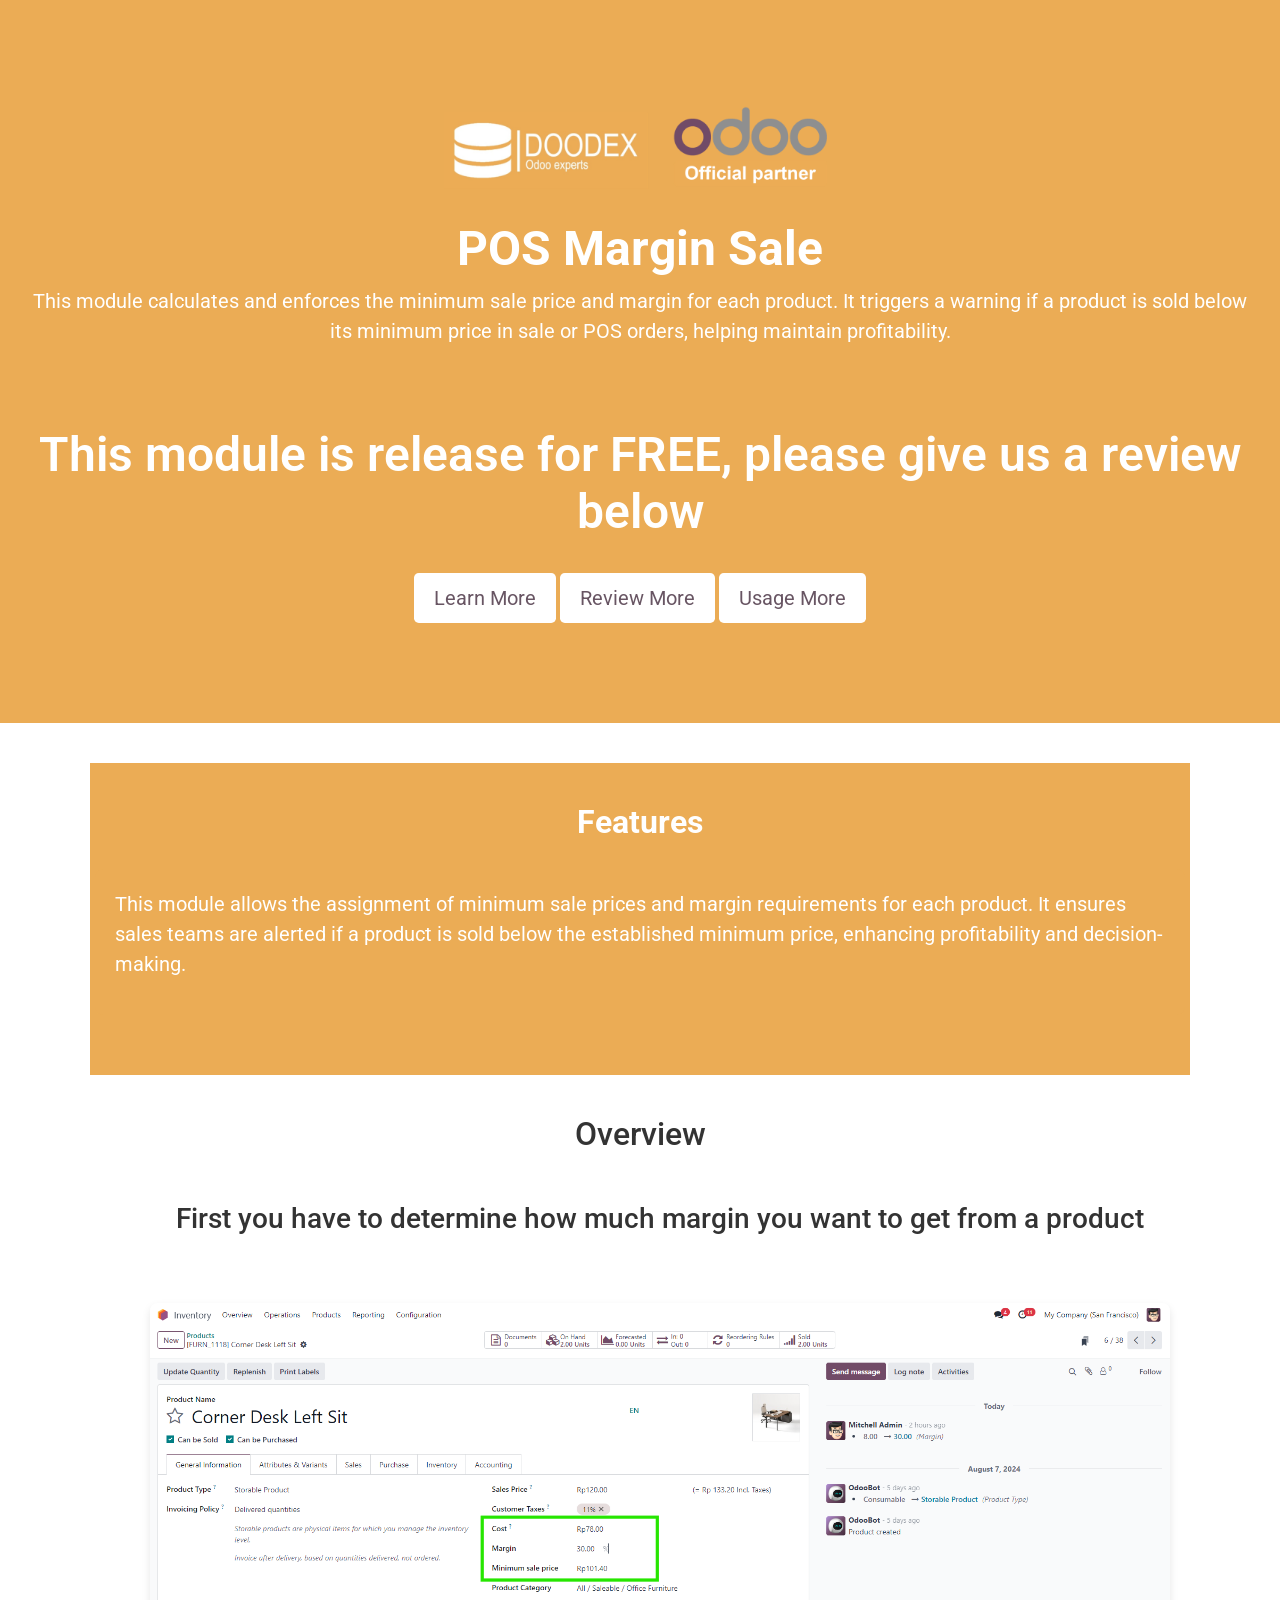
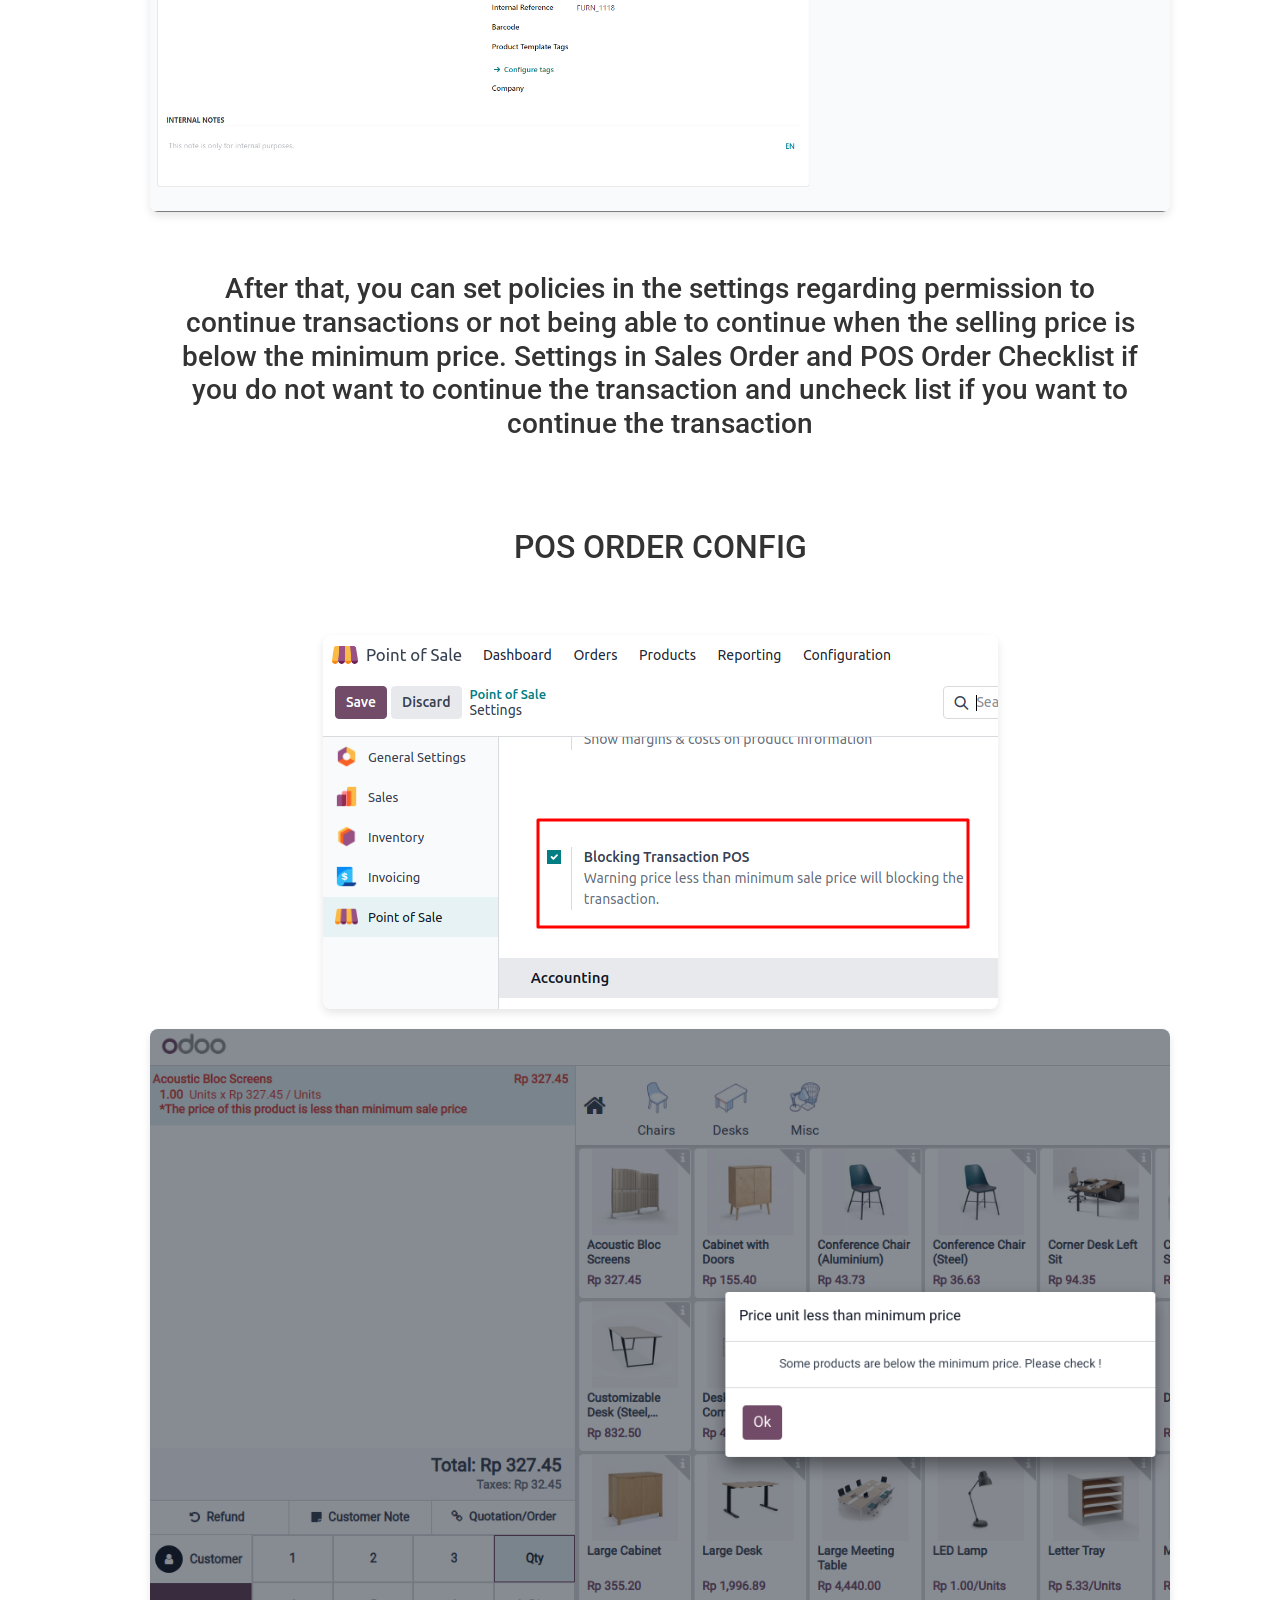
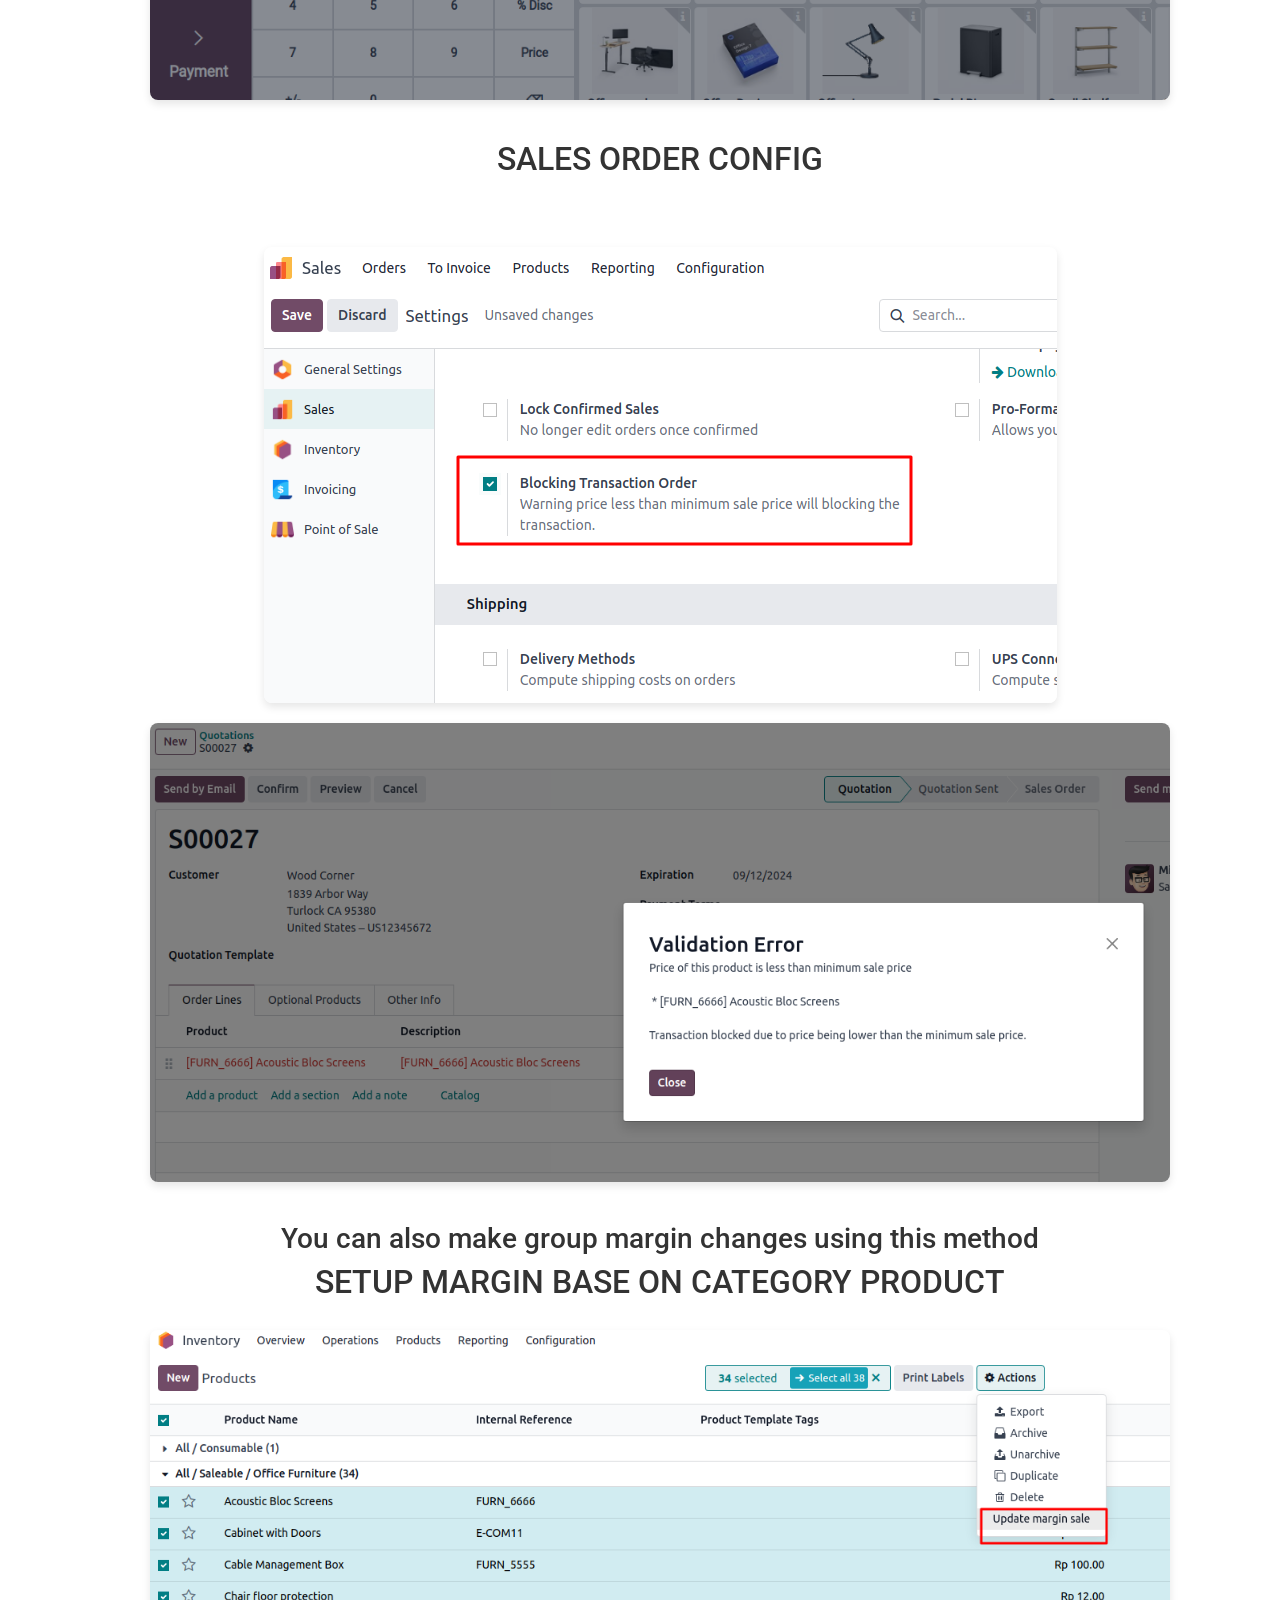
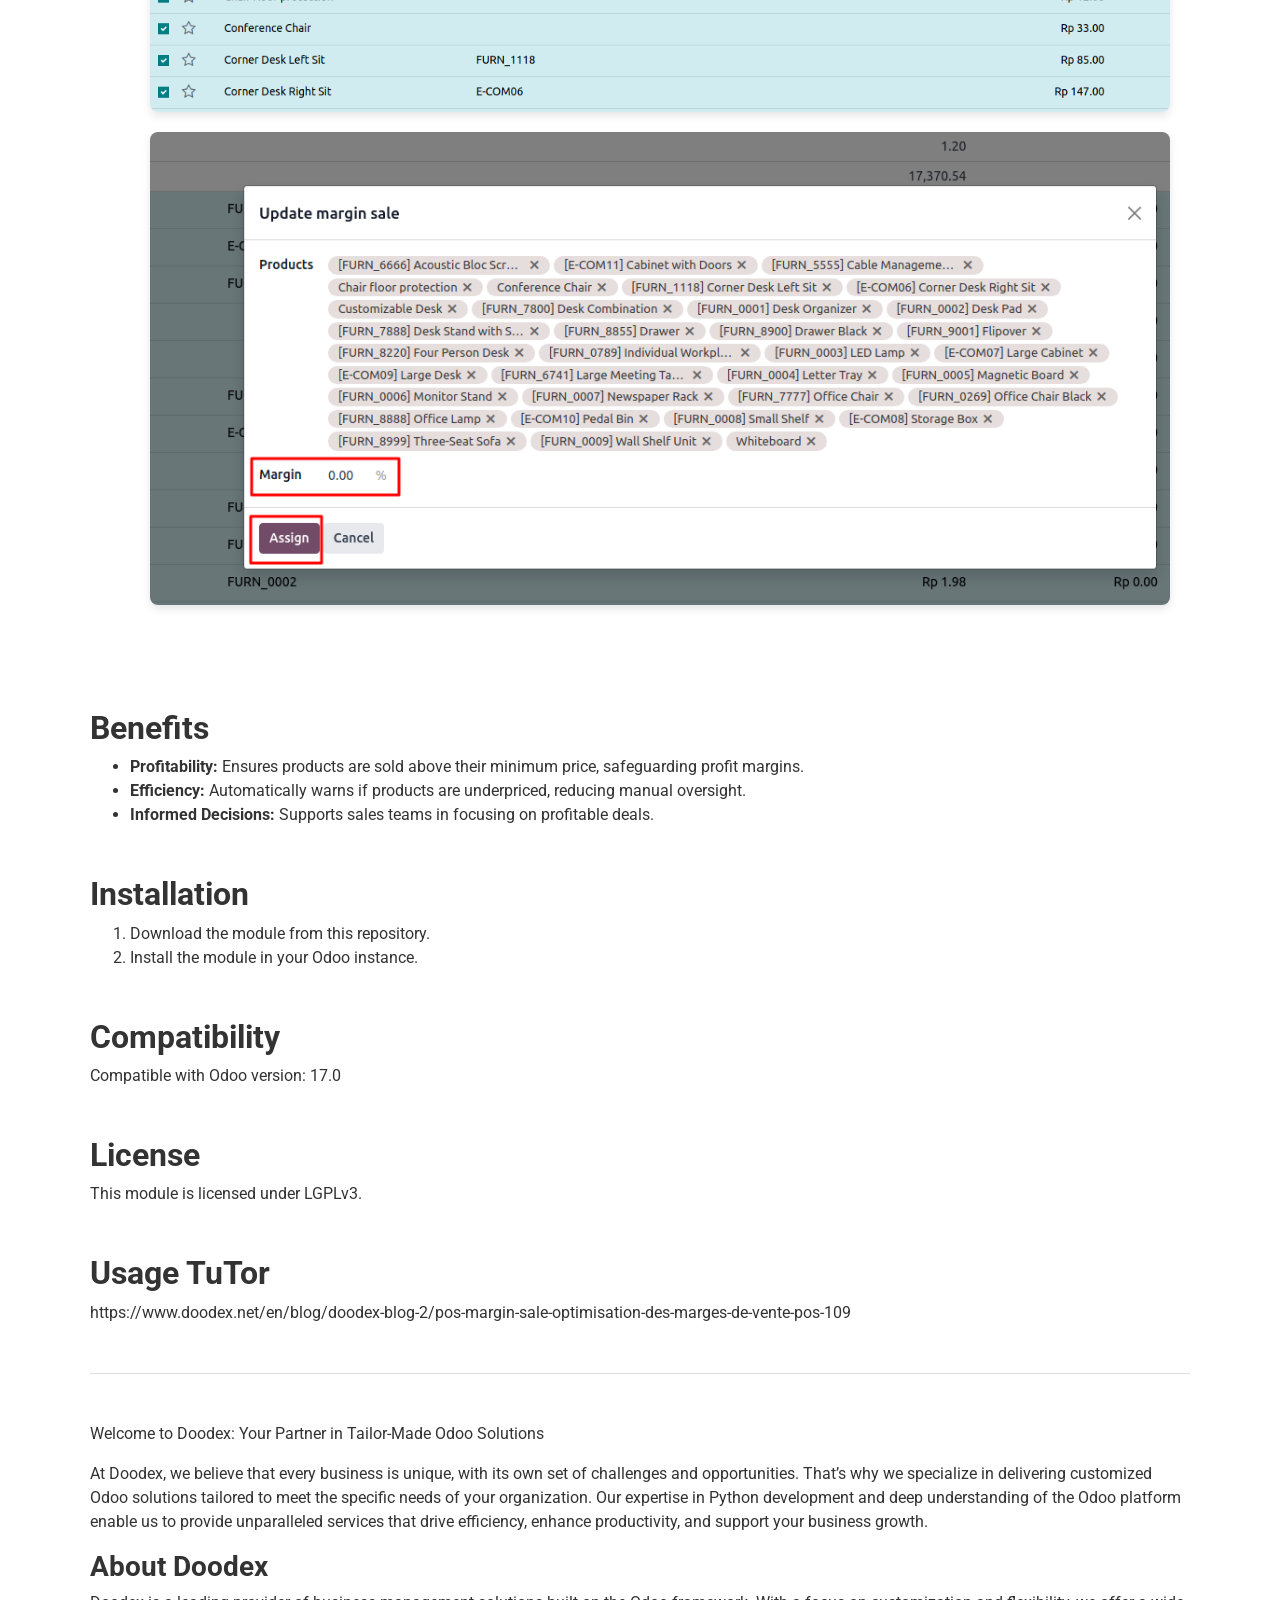
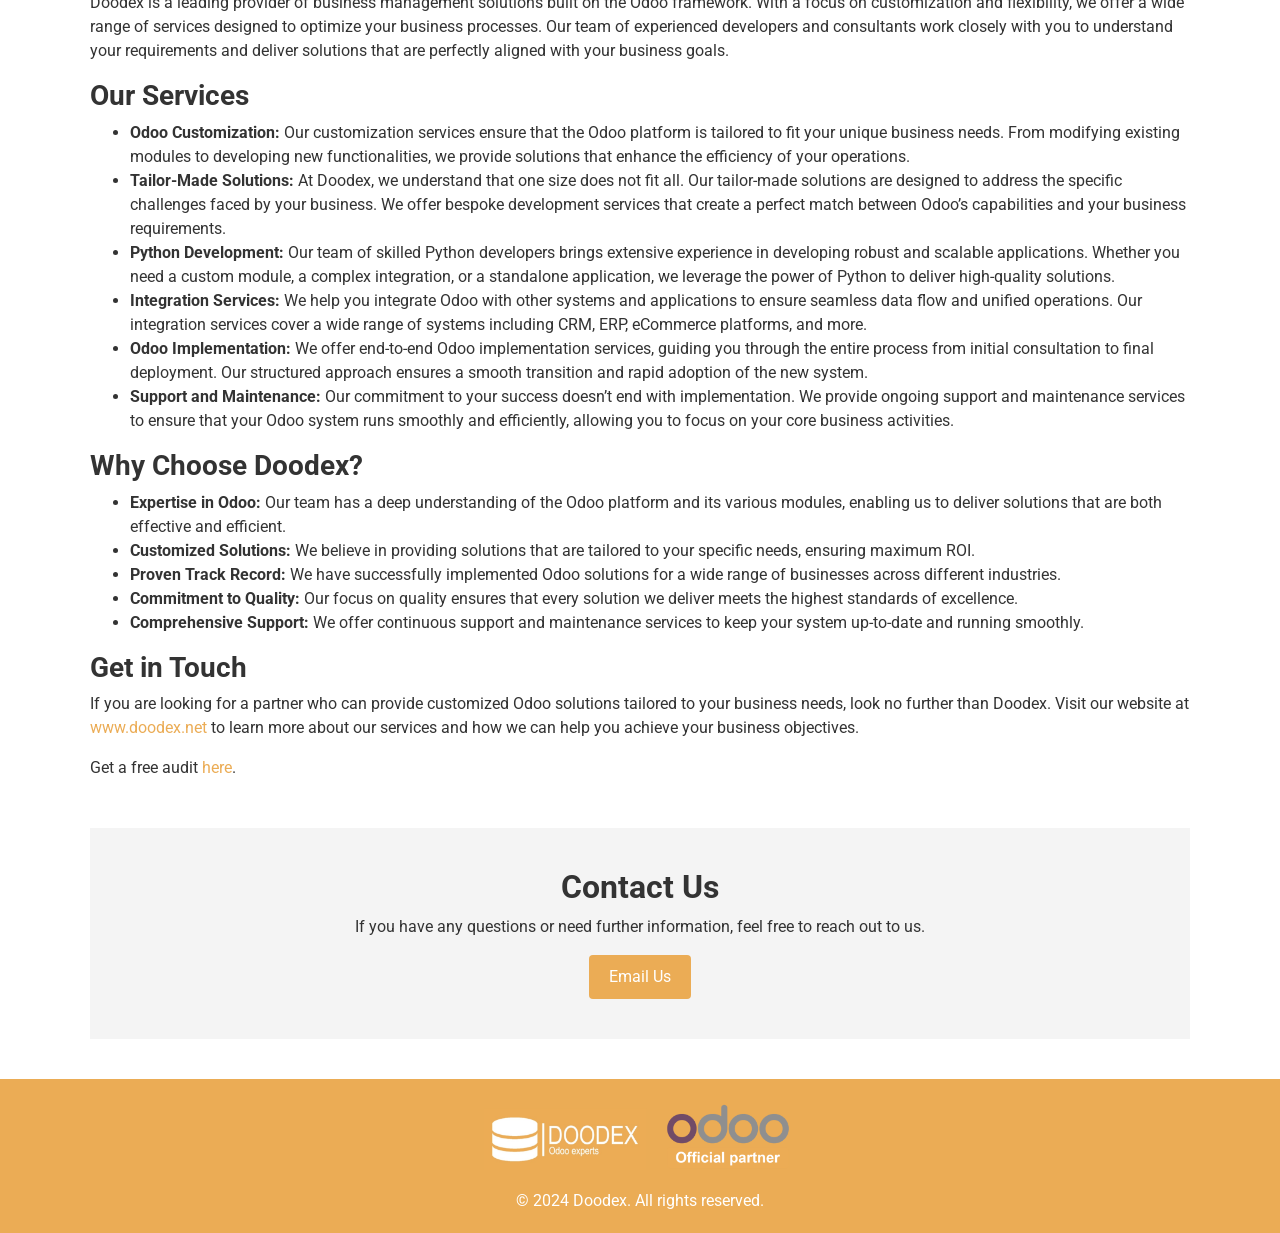
==== pos_margin_threshold/static/description/index.html @ 2baa28bd "Change name" ====
<!DOCTYPE html>
<html lang="en">
<head>
    <meta charset="UTF-8">
    <meta name="viewport" content="width=device-width, initial-scale=1.0">
    <title>POS Margin Sale</title>
    <link href="https://stackpath.bootstrapcdn.com/bootstrap/4.5.2/css/bootstrap.min.css" rel="stylesheet">
    <link href="https://fonts.googleapis.com/css2?family=Roboto:wght@300;400;700&display=swap" rel="stylesheet">
</head>
<body style="font-family: 'Roboto', sans-serif; margin: 0; padding: 0; box-sizing: border-box; background-color: #fff; color: #333;">

<header class="hero" style="background-color: #ebac55; color: #fff; text-align: center; padding: 100px 20px; position: relative;">
    <div class="logos" style="margin-bottom: 20px;">
        <img src="./assets/doodex_odoo.png" alt="Company Logo" style="max-height: 100px;">
    </div>
    <h1 style="font-size: 3rem; color: #ffffff; font-weight: 700;">POS Margin Sale</h1>
    <p style="font-size: 1.25rem; font-weight: 400;">This module calculates and enforces the minimum sale price and margin for each product. It triggers a warning if a product is sold below its minimum price in sale or POS orders, helping maintain profitability.</p>
    <br></br>
    <div></div>
    <p></p>
    <h1 style="font-size: 3rem; color: #ffffff; font-weight: 600;">This module is release for FREE, please give us a review below</h1>
    <a href="#features" class="btn btn-light btn-lg mt-4" style="background-color: #fff; color: #685563; border: none; padding: 10px 20px; text-decoration: none;">Learn More</a>
    <a href="#loempia-comments" class="btn btn-light btn-lg mt-4" style="background-color: #ffffff; color: #685563; border: none; padding: 10px 20px; text-decoration: none;">Review More</a>
    <a href="https://www.doodex.net/en/blog/doodex-blog-2/pos-margin-sale-optimisation-des-marges-de-vente-pos-109" class="btn btn-light btn-lg mt-4" style="background-color: #ffffff; color: #685563; border: none; padding: 10px 20px; text-decoration: none;">Usage More</a>
</header>

<div class="container" style="padding: 40px 20px;">
    <section id="features" class="features-section" style="background-color: #ebac55; color: #fff; padding: 40px 20px;">
        <h2 style="font-weight: 700; text-align: center; color: #ffffff;">Features</h2>
        <div class="row">
            <div style="font-size: 1.25rem; font-weight: 300; background-color: #ebac55; color: #ffffff; border: none; margin: 20px 0; border-radius: 8px; padding: 20px;">
                <p style="font-weight: 400;">
                    This module allows the assignment of minimum sale prices and margin requirements for each product. It ensures sales teams are alerted if a product is sold below the established minimum price, enhancing profitability and decision-making.
                </p>
            </div>
        </div>
    </section>

    <section id="overview" class="image-section" style="text-align: center;padding: 40px 20px;">
        <h2 style="text-align: center;">Overview</h2>
        <ul>
            <h3 style="text-align: center;padding: 40px 20px;">First you have to determine how much margin you want to get from a product</h3>
            <img src="./assets/pos_17_step_1.png" alt="step 1" style="max-width: 100%; height: auto; border-radius: 8px; box-shadow: 0 4px 8px rgba(0, 0, 0, 0.1); margin-top: 20px;margin-bottom: 20px;">
            <h3 style="text-align: center;padding: 40px 20px;">After that, you can set policies in the settings regarding permission to continue transactions or not being able to continue when the selling price is below the minimum price. Settings in Sales Order and POS Order Checklist if you do not want to continue the transaction and uncheck list if you want to continue the transaction</h3>
            <h2 style="text-align: center;padding: 40px 20px;">POS ORDER CONFIG</h2>
            <img src="./assets/pos_17_step_4.png" alt="step 2" style="max-width: 100%; height: auto; border-radius: 8px; box-shadow: 0 4px 8px rgba(0, 0, 0, 0.1); margin-top: 20px;">
            <img src="./assets/pos_17_step_6.png" alt="step 2" style="max-width: 100%; height: auto; border-radius: 8px; box-shadow: 0 4px 8px rgba(0, 0, 0, 0.1); margin-top: 20px;">
            <h2 style="text-align: center;padding: 40px 20px;">SALES ORDER CONFIG</h2>
            <img src="./assets/pos_17_step_5.png" alt="step 3" style="max-width: 100%; height: auto; border-radius: 8px; box-shadow: 0 4px 8px rgba(0, 0, 0, 0.1); margin-top: 20px;">
            <img src="./assets/pos_17_step_7.png" alt="step 3" style="max-width: 100%; height: auto; border-radius: 8px; box-shadow: 0 4px 8px rgba(0, 0, 0, 0.1); margin-top: 20px;">
            
            <h3 style="text-align: center;padding-top: 40px;">You can also make group margin changes using this method</h3>
            <h2 style="text-align: center;padding-buttom: 20px;">SETUP MARGIN BASE ON CATEGORY PRODUCT</h2>
            <img src="./assets/pos_17_step_8.png" alt="step 3" style="max-width: 100%; height: auto; border-radius: 8px; box-shadow: 0 4px 8px rgba(0, 0, 0, 0.1); margin-top: 20px;">
            <img src="./assets/pos_17_step_9.png" alt="step 3" style="max-width: 100%; height: auto; border-radius: 8px; box-shadow: 0 4px 8px rgba(0, 0, 0, 0.1); margin-top: 20px;">
        </ul>
    </section>
    <section id="benefits" class="my-5">
        <h2 style="font-weight: 700;">Benefits</h2>
        <ul>
            <li><strong>Profitability:</strong> Ensures products are sold above their minimum price, safeguarding profit margins.</li>
            <li><strong>Efficiency:</strong> Automatically warns if products are underpriced, reducing manual oversight.</li>
            <li><strong>Informed Decisions:</strong> Supports sales teams in focusing on profitable deals.</li>
        </ul>
    </section>

    <section id="installation" class="my-5">
        <h2 style="font-weight: 700;">Installation</h2>
        <ol>
            <li>Download the module from this repository.</li>
            <li>Install the module in your Odoo instance.</li>
        </ol>
    </section>

    <section id="compatibility" class="my-5">
        <h2 style="font-weight: 700;">Compatibility</h2>
        <p>Compatible with Odoo version: 17.0</p>
    </section>

    <section id="license" class="my-5">
        <h2 style="font-weight: 700;">License</h2>
        <p>This module is licensed under LGPLv3.</p>
    </section>

    <section id="usage" class="my-5">
        <h2 style="font-weight: 700;">Usage TuTor</h2>
        <p>https://www.doodex.net/en/blog/doodex-blog-2/pos-margin-sale-optimisation-des-marges-de-vente-pos-109</p>
    </section>

    <div class="separator" style="border-top: 1px solid #ddd; margin: 40px 0;"></div>

    <section id="about" class="my-5">
        <h2 style="font-weight: 700;"></h2>
        <p>Welcome to Doodex: Your Partner in Tailor-Made Odoo Solutions</p>
        <p>At Doodex, we believe that every business is unique, with its own set of challenges and opportunities. That’s why we specialize in delivering customized Odoo solutions tailored to meet the specific needs of your organization. Our expertise in Python development and deep understanding of the Odoo platform enable us to provide unparalleled services that drive efficiency, enhance productivity, and support your business growth.</p>
        <h3 style="font-weight: 700;">About Doodex</h3>
        <p>Doodex is a leading provider of business management solutions built on the Odoo framework. With a focus on customization and flexibility, we offer a wide range of services designed to optimize your business processes. Our team of experienced developers and consultants work closely with you to understand your requirements and deliver solutions that are perfectly aligned with your business goals.</p>
        <h3 style="font-weight: 700;">Our Services</h3>
        <ul>
            <li><strong>Odoo Customization:</strong> Our customization services ensure that the Odoo platform is tailored to fit your unique business needs. From modifying existing modules to developing new functionalities, we provide solutions that enhance the efficiency of your operations.</li>
            <li><strong>Tailor-Made Solutions:</strong> At Doodex, we understand that one size does not fit all. Our tailor-made solutions are designed to address the specific challenges faced by your business. We offer bespoke development services that create a perfect match between Odoo’s capabilities and your business requirements.</li>
            <li><strong>Python Development:</strong> Our team of skilled Python developers brings extensive experience in developing robust and scalable applications. Whether you need a custom module, a complex integration, or a standalone application, we leverage the power of Python to deliver high-quality solutions.</li>
            <li><strong>Integration Services:</strong> We help you integrate Odoo with other systems and applications to ensure seamless data flow and unified operations. Our integration services cover a wide range of systems including CRM, ERP, eCommerce platforms, and more.</li>
            <li><strong>Odoo Implementation:</strong> We offer end-to-end Odoo implementation services, guiding you through the entire process from initial consultation to final deployment. Our structured approach ensures a smooth transition and rapid adoption of the new system.</li>
            <li><strong>Support and Maintenance:</strong> Our commitment to your success doesn’t end with implementation. We provide ongoing support and maintenance services to ensure that your Odoo system runs smoothly and efficiently, allowing you to focus on your core business activities.</li>
        </ul>
        <h3 style="font-weight: 700;">Why Choose Doodex?</h3>
        <ul>
            <li><strong>Expertise in Odoo:</strong> Our team has a deep understanding of the Odoo platform and its various modules, enabling us to deliver solutions that are both effective and efficient.</li>
            <li><strong>Customized Solutions:</strong> We believe in providing solutions that are tailored to your specific needs, ensuring maximum ROI.</li>
            <li><strong>Proven Track Record:</strong> We have successfully implemented Odoo solutions for a wide range of businesses across different industries.</li>
            <li><strong>Commitment to Quality:</strong> Our focus on quality ensures that every solution we deliver meets the highest standards of excellence.</li>
            <li><strong>Comprehensive Support:</strong> We offer continuous support and maintenance services to keep your system up-to-date and running smoothly.</li>
        </ul>
        <h3 style="font-weight: 700;">Get in Touch</h3>
        <p>If you are looking for a partner who can provide customized Odoo solutions tailored to your business needs, look no further than Doodex. Visit our website at <a href="https://www.doodex.net/" style="color: #ebac55;">www.doodex.net</a> to learn more about our services and how we can help you achieve your business objectives.</p>
        <p>Get a free audit <a href="https://www.doodex.net/en/audit-gratuit" style="color: #ebac55;">here</a>.</p>
    </section>

    <section id="contact" class="contact-section" style="background-color: #f4f4f4; padding: 40px 20px; text-align: center;">
        <h2 style="font-weight: 700;">Contact Us</h2>
        <p>If you have any questions or need further information, feel free to reach out to us.</p>
        <a href="mailto:nisrinamirandaa@doodex.net" class="btn btn-primary" style="background-color: #ebac55; color: #fff; border: none; padding: 10px 20px; text-decoration: none;">Email Us</a>
    </section>
</div>

<footer style="background-color: #ebac55; color: #fff; text-align: center; padding: 20px;">
    <div class="logos" style="margin-bottom: 10px;">
        <img src="./assets/doodex_odoo.png" alt="Company Logo" style="max-height: 80px;">
    </div>
    <p style="margin: 0;">&copy; 2024 Doodex. All rights reserved.</p>
</footer>

<script src="https://code.jquery.com/jquery-3.5.1.slim.min.js"></script>
<script src="https://cdn.jsdelivr.net/npm/@popperjs/core@2.5.4/dist/umd/popper.min.js"></script>
<script src="https://stackpath.bootstrapcdn.com/bootstrap/4.5.2/js/bootstrap.min.js"></script>

</body>
</html>
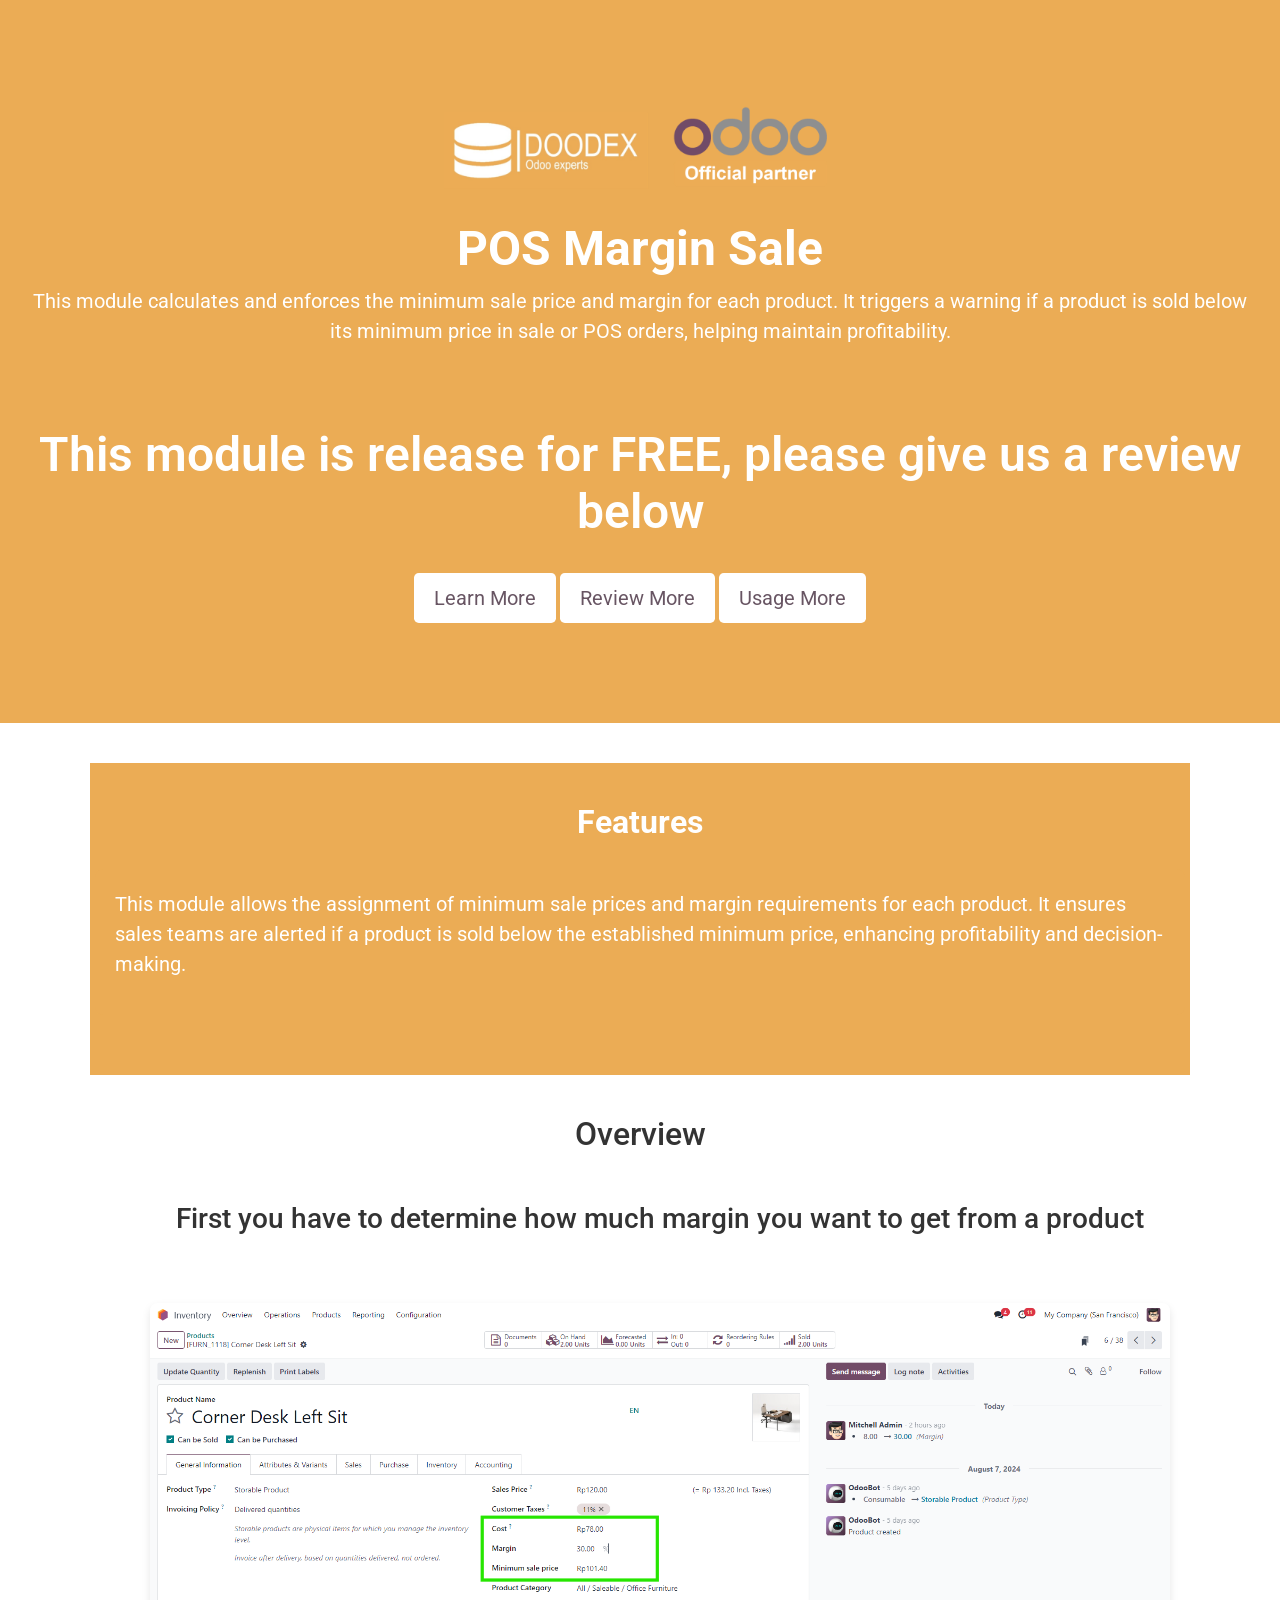
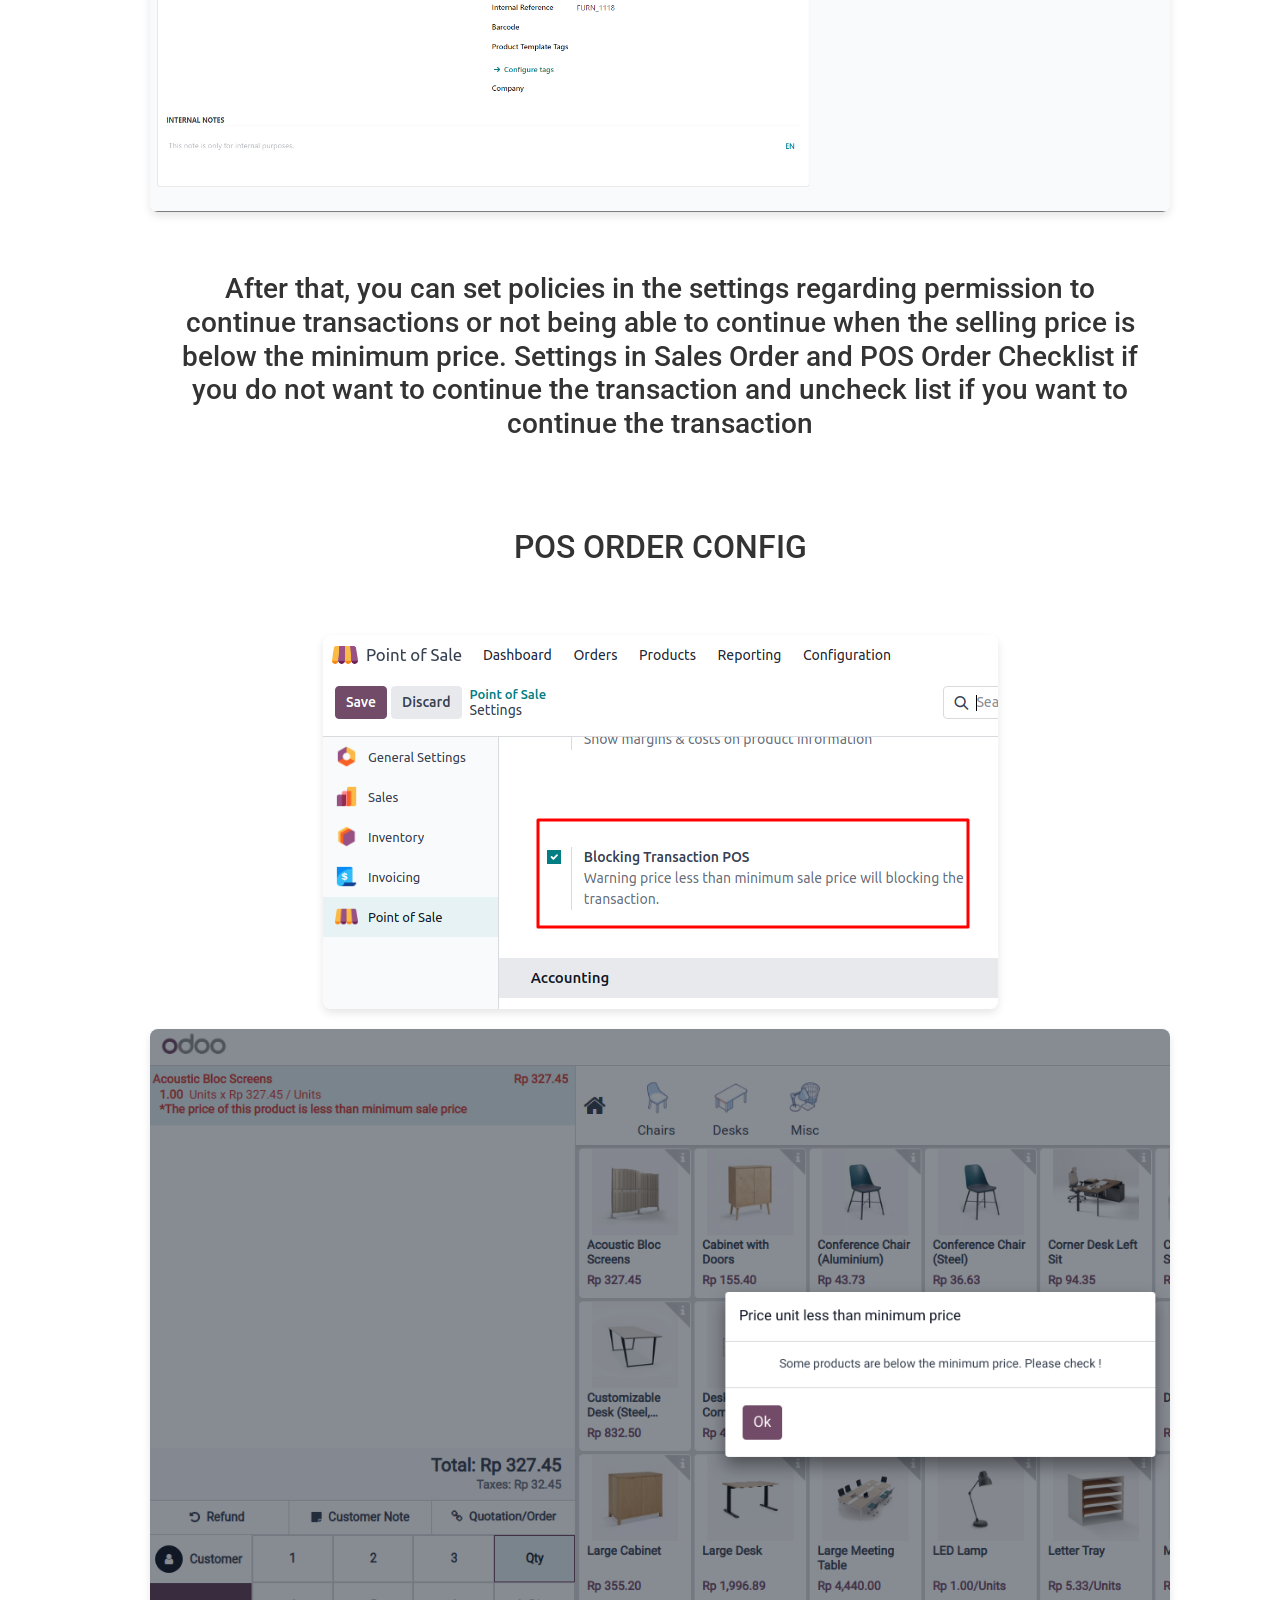
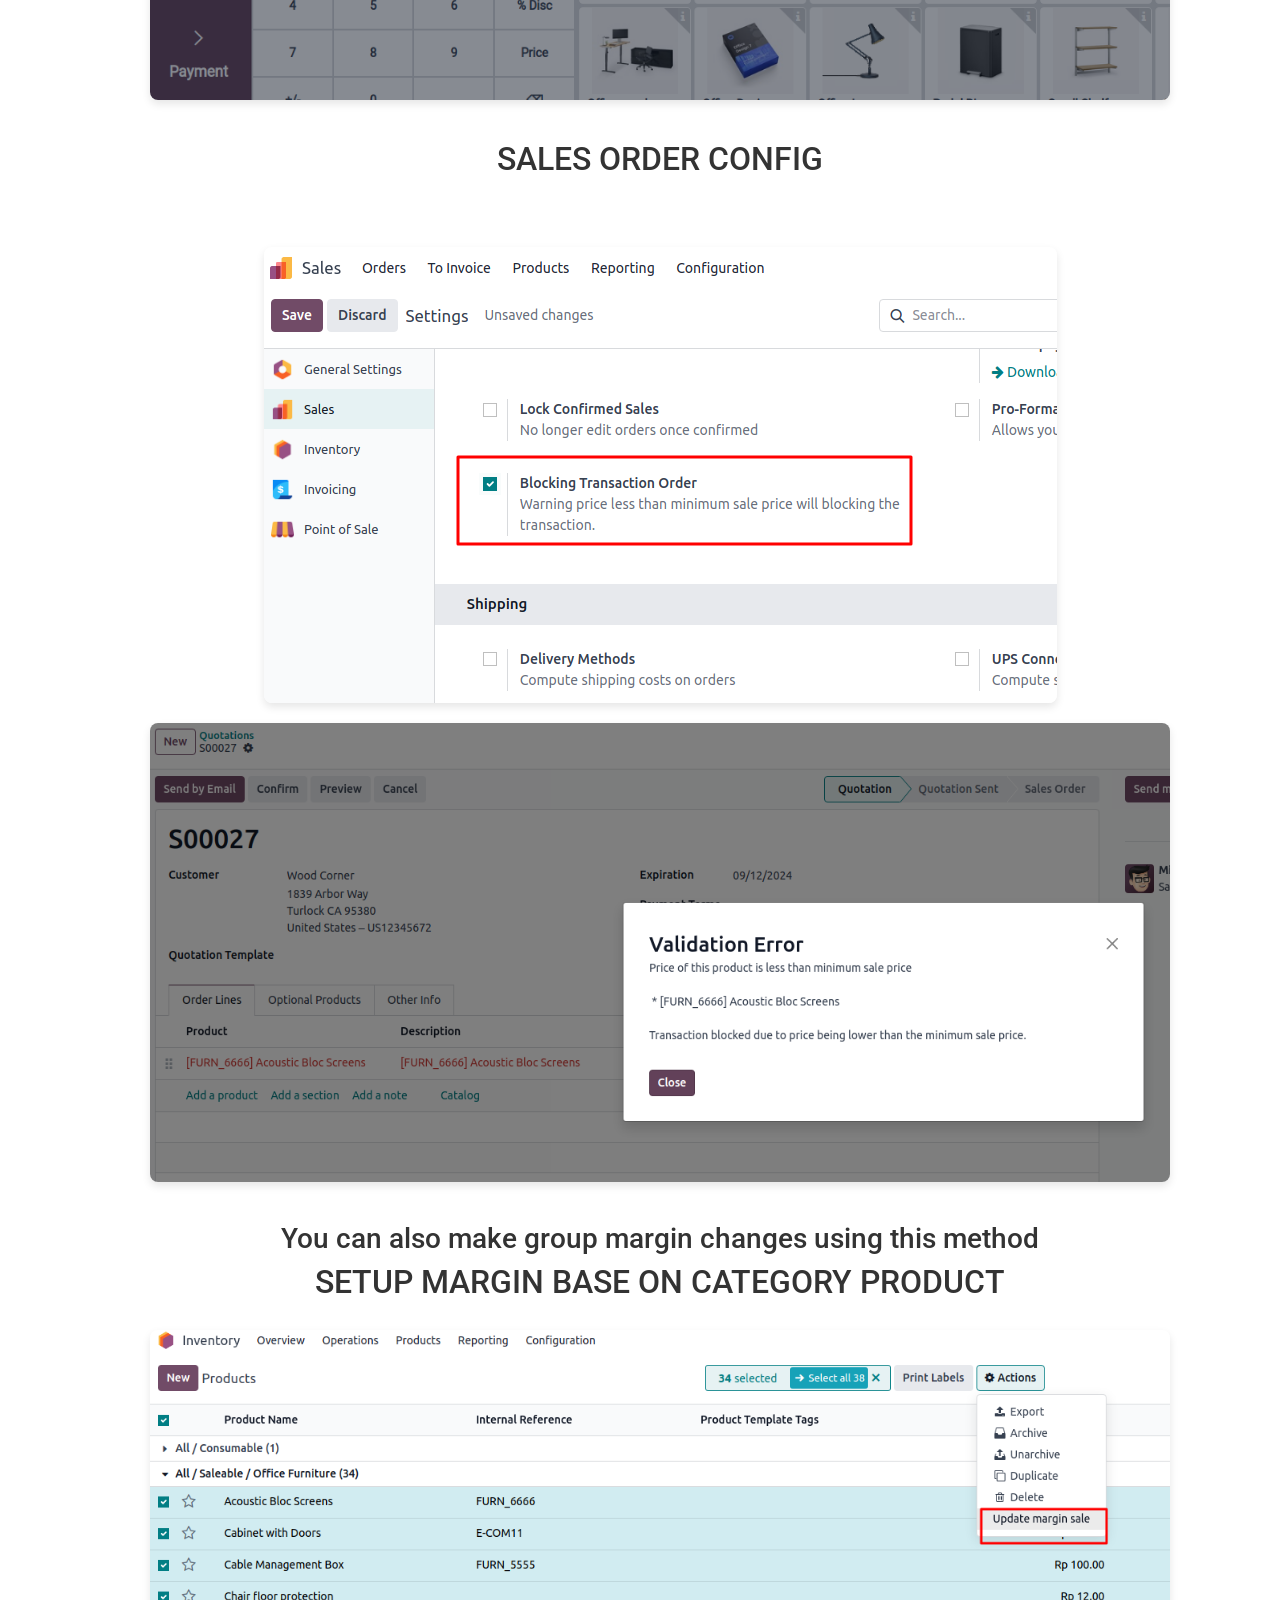
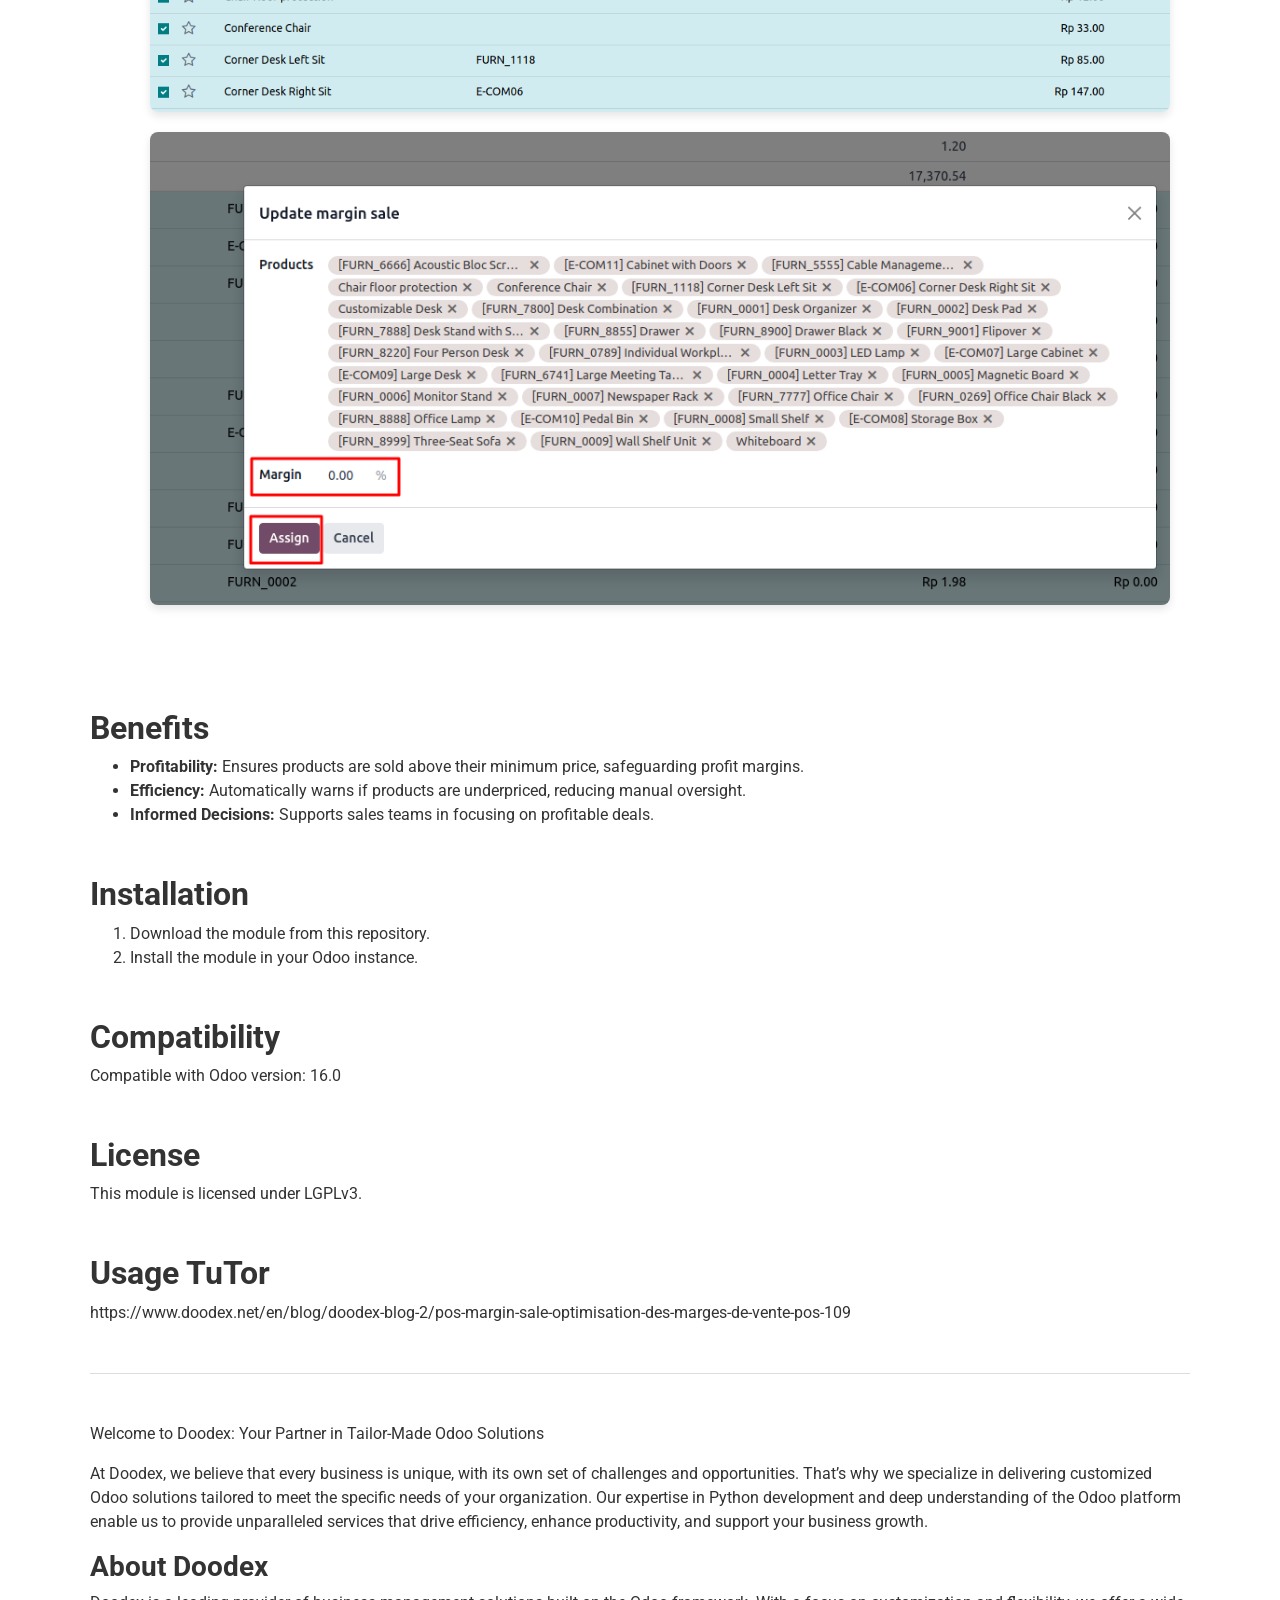
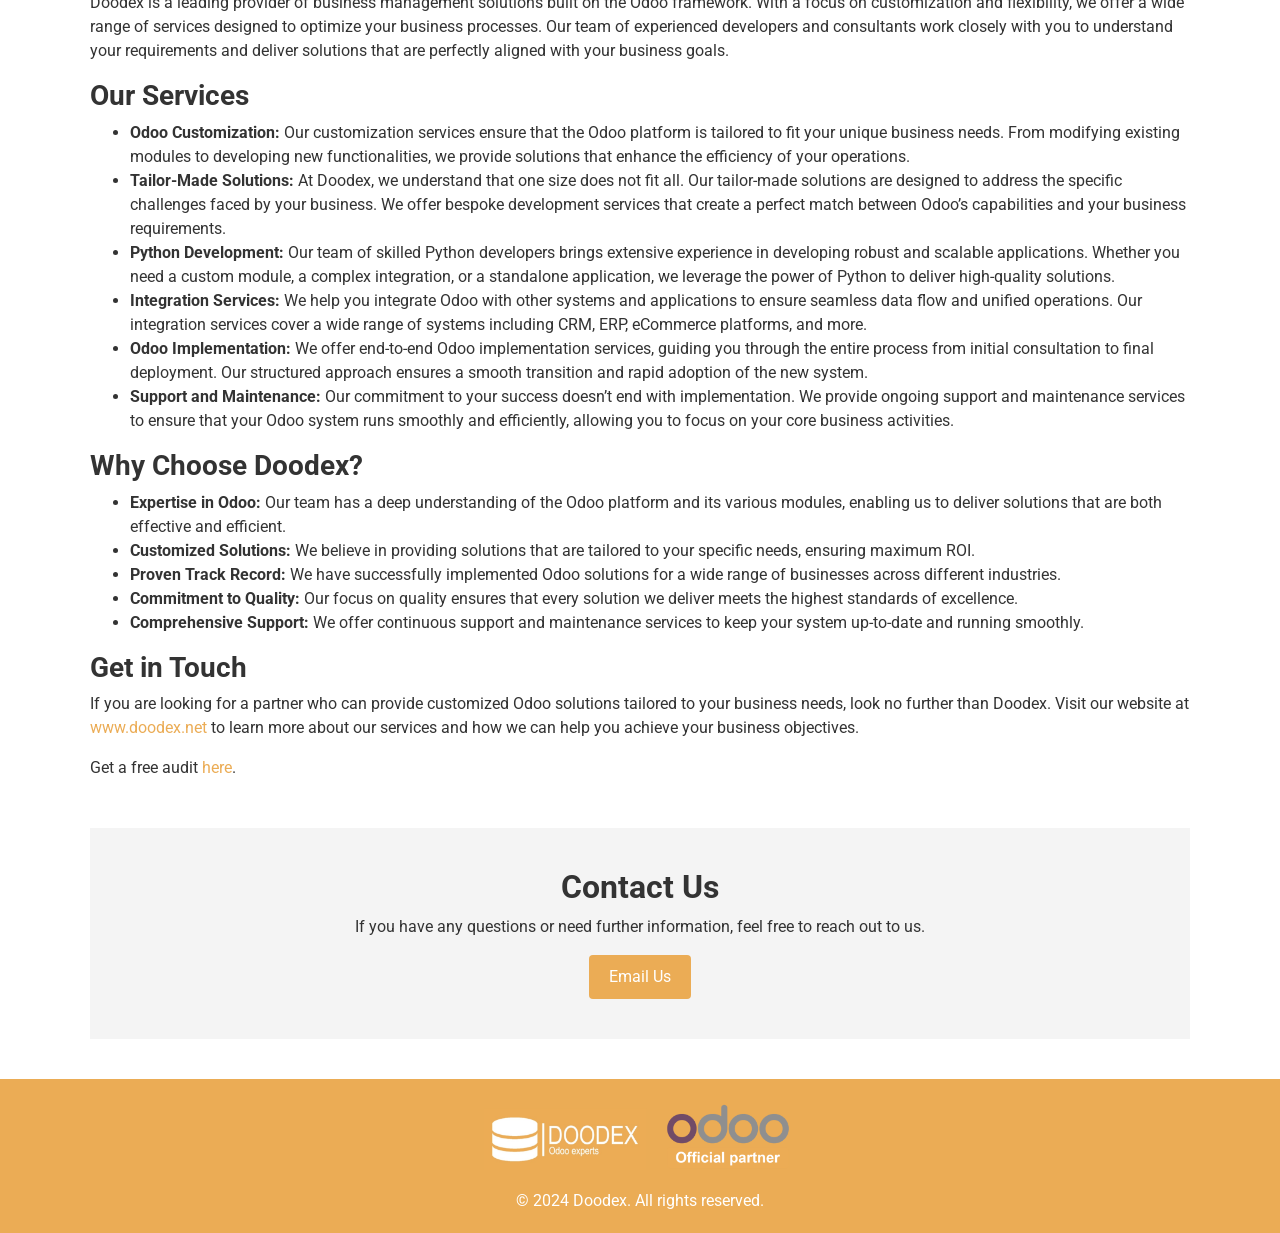
==== commit 588d48ca: "rename folder" ====
--- a/pos_margin_threshold/static/description/index.html
+++ b/pos_margin_threshold/static/description/index.html
@@ -9,20 +9,20 @@
 </head>
 <body style="font-family: 'Roboto', sans-serif; margin: 0; padding: 0; box-sizing: border-box; background-color: #fff; color: #333;">
 
-<header class="hero" style="background-color: #ebac55; color: #fff; text-align: center; padding: 100px 20px; position: relative;">
-    <div class="logos" style="margin-bottom: 20px;">
-        <img src="./assets/doodex_odoo.png" alt="Company Logo" style="max-height: 100px;">
-    </div>
-    <h1 style="font-size: 3rem; color: #ffffff; font-weight: 700;">POS Margin Sale</h1>
-    <p style="font-size: 1.25rem; font-weight: 400;">This module calculates and enforces the minimum sale price and margin for each product. It triggers a warning if a product is sold below its minimum price in sale or POS orders, helping maintain profitability.</p>
-    <br></br>
-    <div></div>
-    <p></p>
-    <h1 style="font-size: 3rem; color: #ffffff; font-weight: 600;">This module is release for FREE, please give us a review below</h1>
-    <a href="#features" class="btn btn-light btn-lg mt-4" style="background-color: #fff; color: #685563; border: none; padding: 10px 20px; text-decoration: none;">Learn More</a>
-    <a href="#loempia-comments" class="btn btn-light btn-lg mt-4" style="background-color: #ffffff; color: #685563; border: none; padding: 10px 20px; text-decoration: none;">Review More</a>
-    <a href="https://www.doodex.net/en/blog/doodex-blog-2/pos-margin-sale-optimisation-des-marges-de-vente-pos-109" class="btn btn-light btn-lg mt-4" style="background-color: #ffffff; color: #685563; border: none; padding: 10px 20px; text-decoration: none;">Usage More</a>
-</header>
+    <header class="hero" style="background-color: #ebac55; color: #fff; text-align: center; padding: 100px 20px; position: relative;">
+        <div class="logos" style="margin-bottom: 20px;">
+            <img src="./assets/doodex_odoo.png" alt="Company Logo" style="max-height: 100px;">
+        </div>
+        <h1 style="font-size: 3rem; color: #ffffff; font-weight: 700;">POS Margin Sale</h1>
+        <p style="font-size: 1.25rem; font-weight: 400;">This module calculates and enforces the minimum sale price and margin for each product. It triggers a warning if a product is sold below its minimum price in sale or POS orders, helping maintain profitability.</p>
+        <br></br>
+        <div></div>
+        <p></p>
+        <h1 style="font-size: 3rem; color: #ffffff; font-weight: 600;">This module is release for FREE, please give us a review below</h1>
+        <a href="#features" class="btn btn-light btn-lg mt-4" style="background-color: #fff; color: #685563; border: none; padding: 10px 20px; text-decoration: none;">Learn More</a>
+        <a href="#loempia-comments" class="btn btn-light btn-lg mt-4" style="background-color: #ffffff; color: #685563; border: none; padding: 10px 20px; text-decoration: none;">Review More</a>
+        <a href="https://www.doodex.net/en/blog/doodex-blog-2/pos-margin-sale-optimisation-des-marges-de-vente-pos-109" class="btn btn-light btn-lg mt-4" style="background-color: #ffffff; color: #685563; border: none; padding: 10px 20px; text-decoration: none;">Usage More</a>
+    </header>
 
 <div class="container" style="padding: 40px 20px;">
     <section id="features" class="features-section" style="background-color: #ebac55; color: #fff; padding: 40px 20px;">
@@ -74,7 +74,7 @@
 
     <section id="compatibility" class="my-5">
         <h2 style="font-weight: 700;">Compatibility</h2>
-        <p>Compatible with Odoo version: 17.0</p>
+        <p>Compatible with Odoo version: 16.0</p>
     </section>
 
     <section id="license" class="my-5">
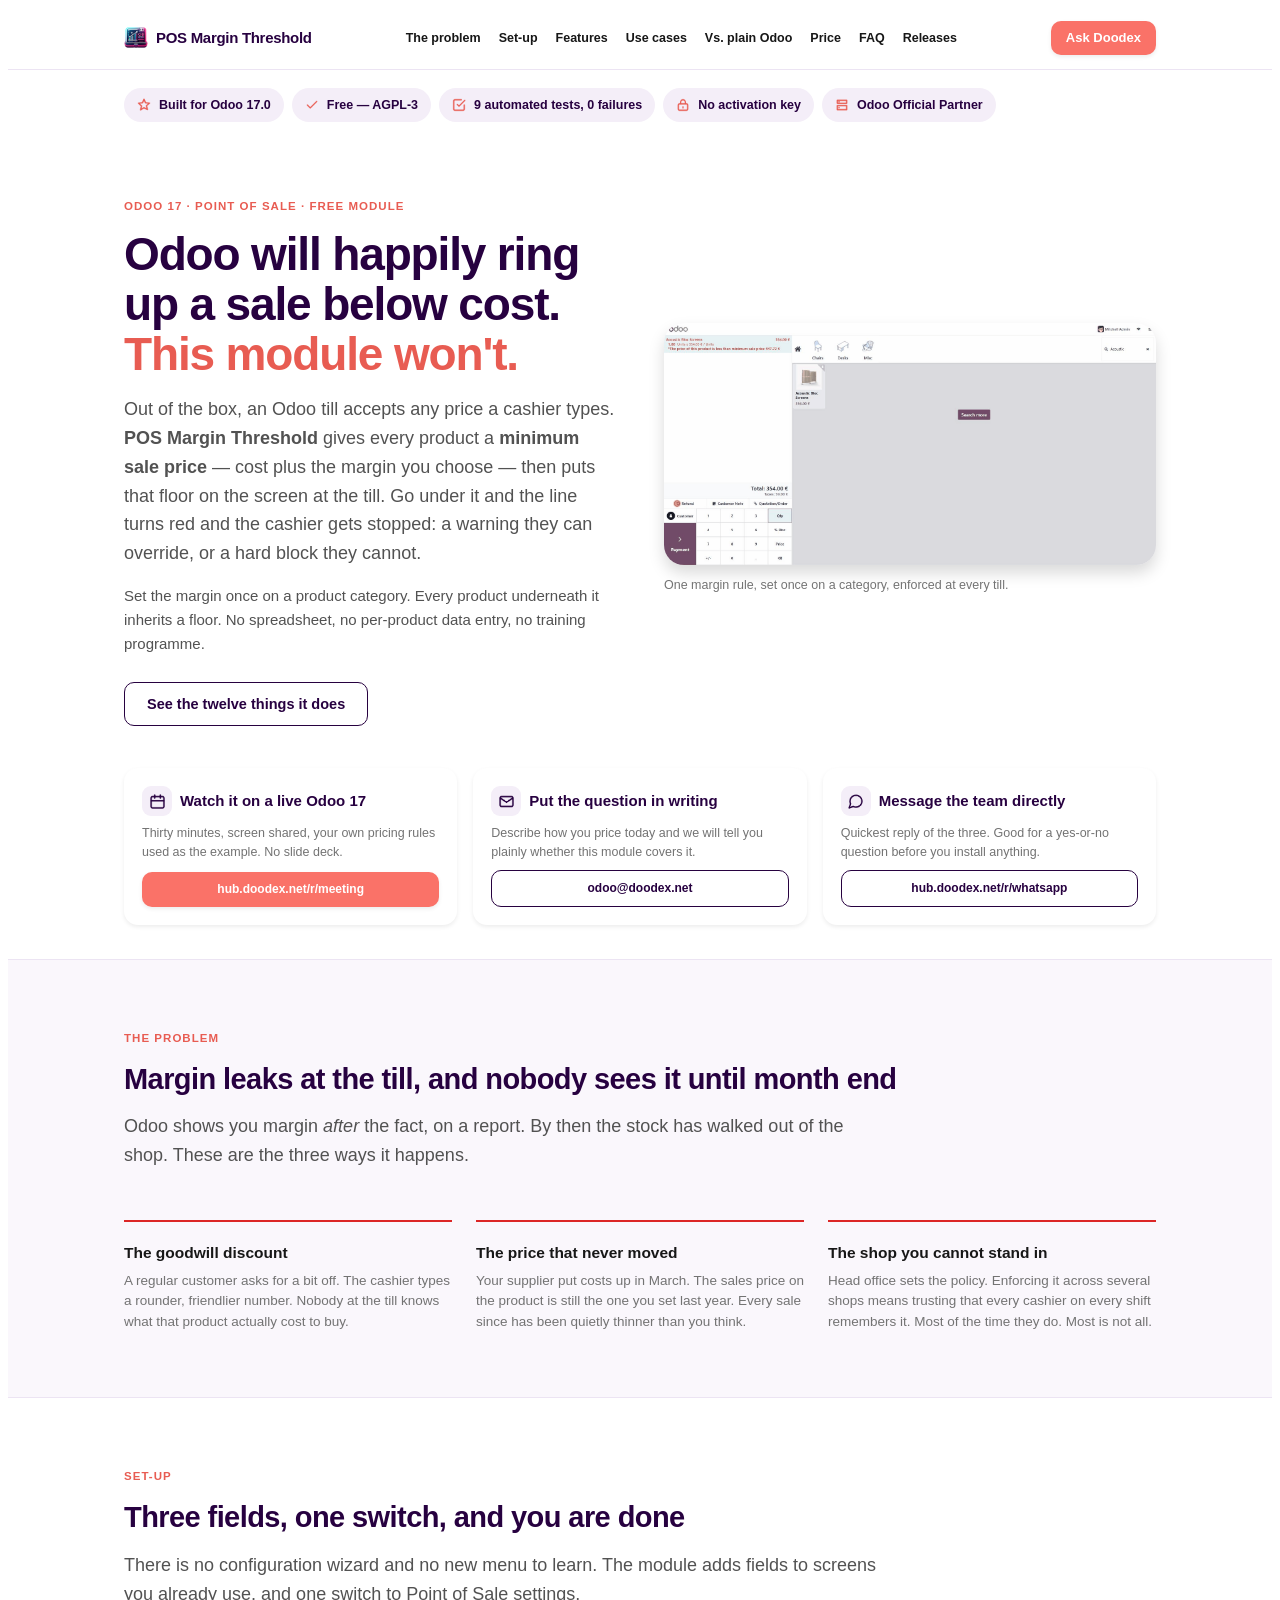
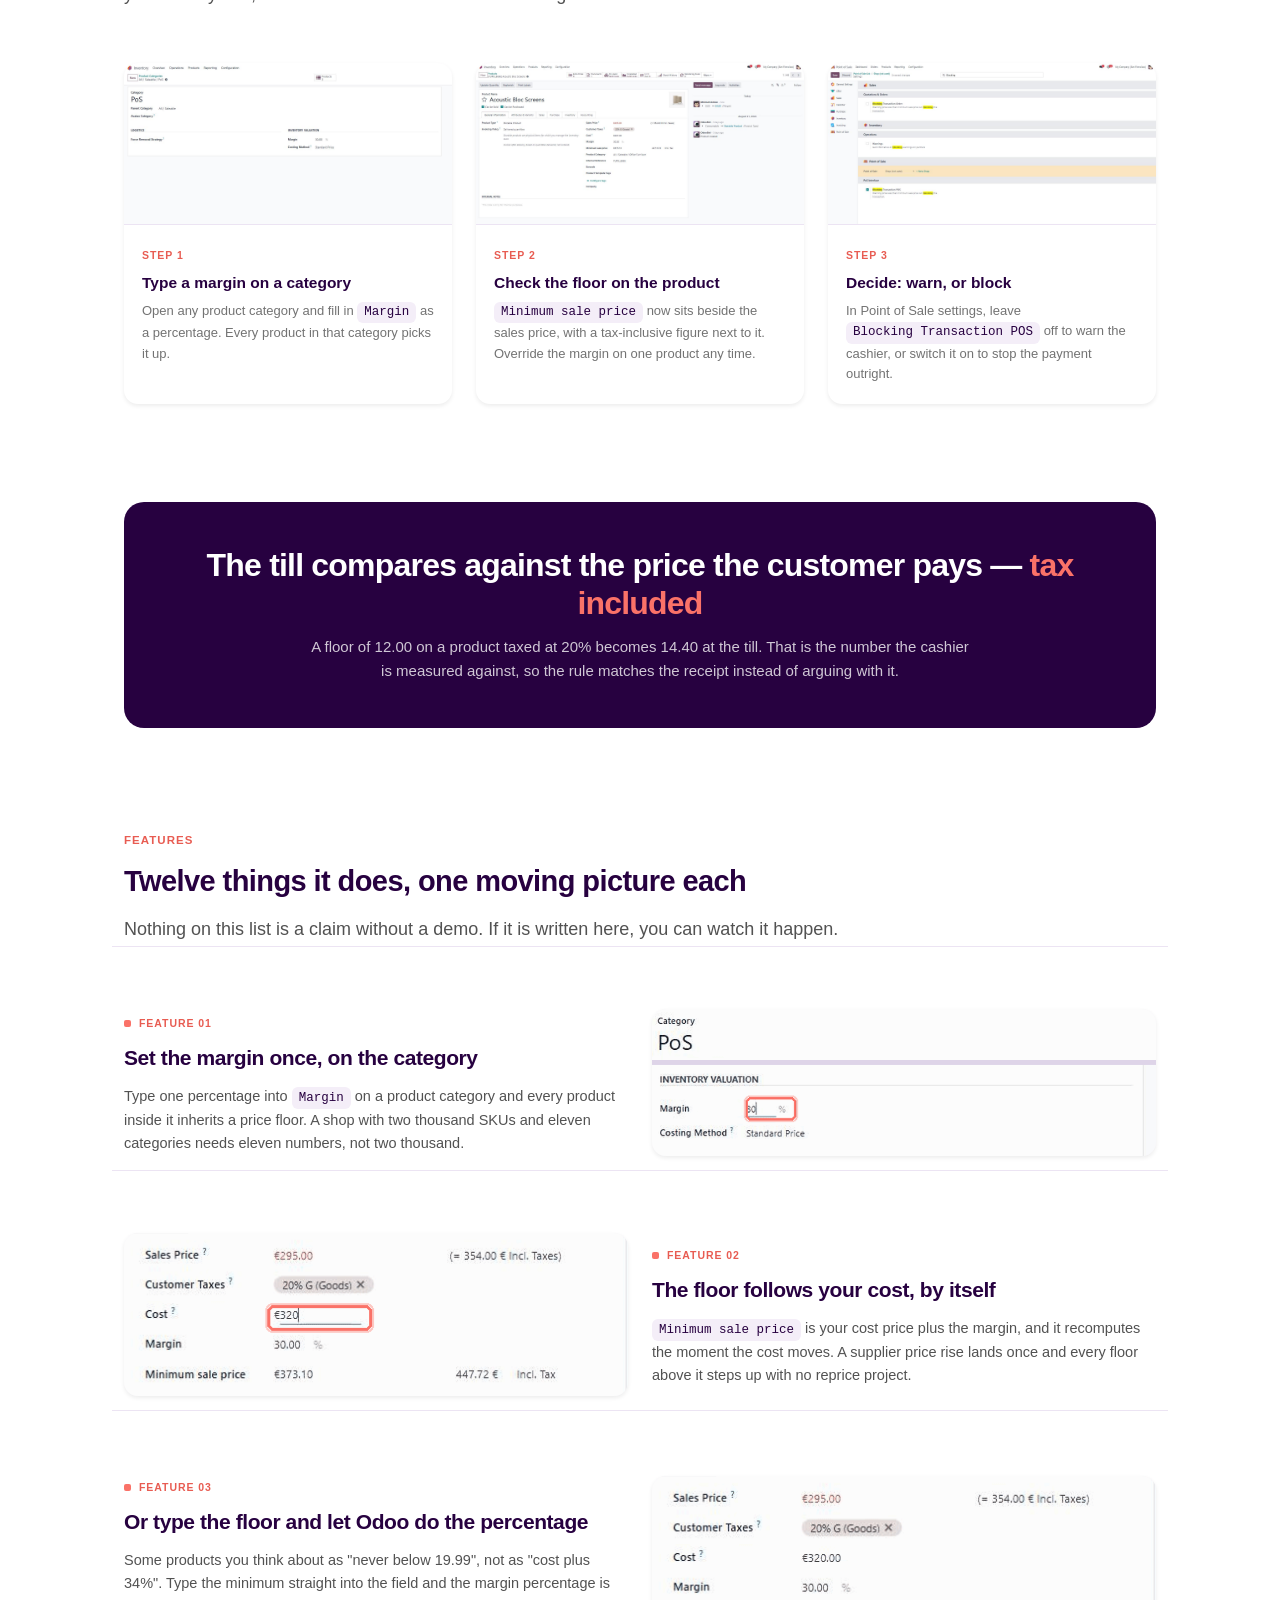
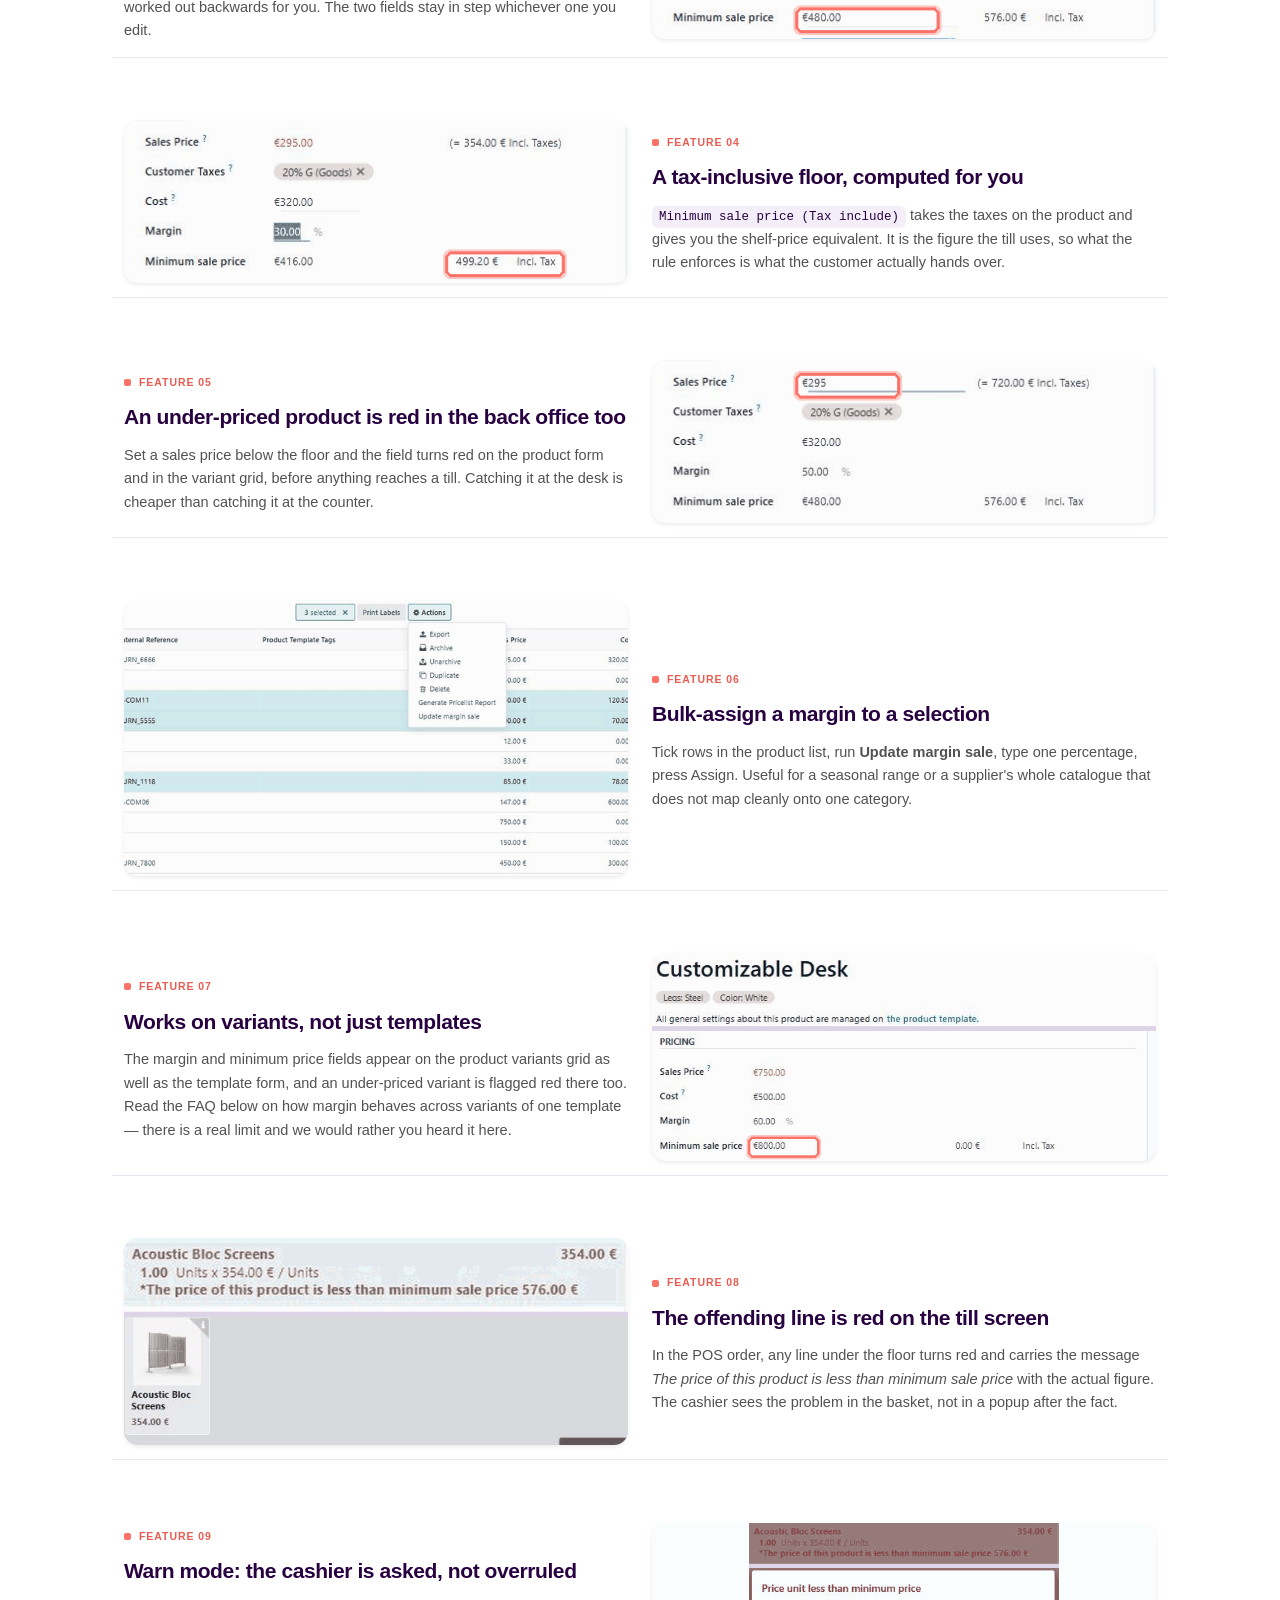
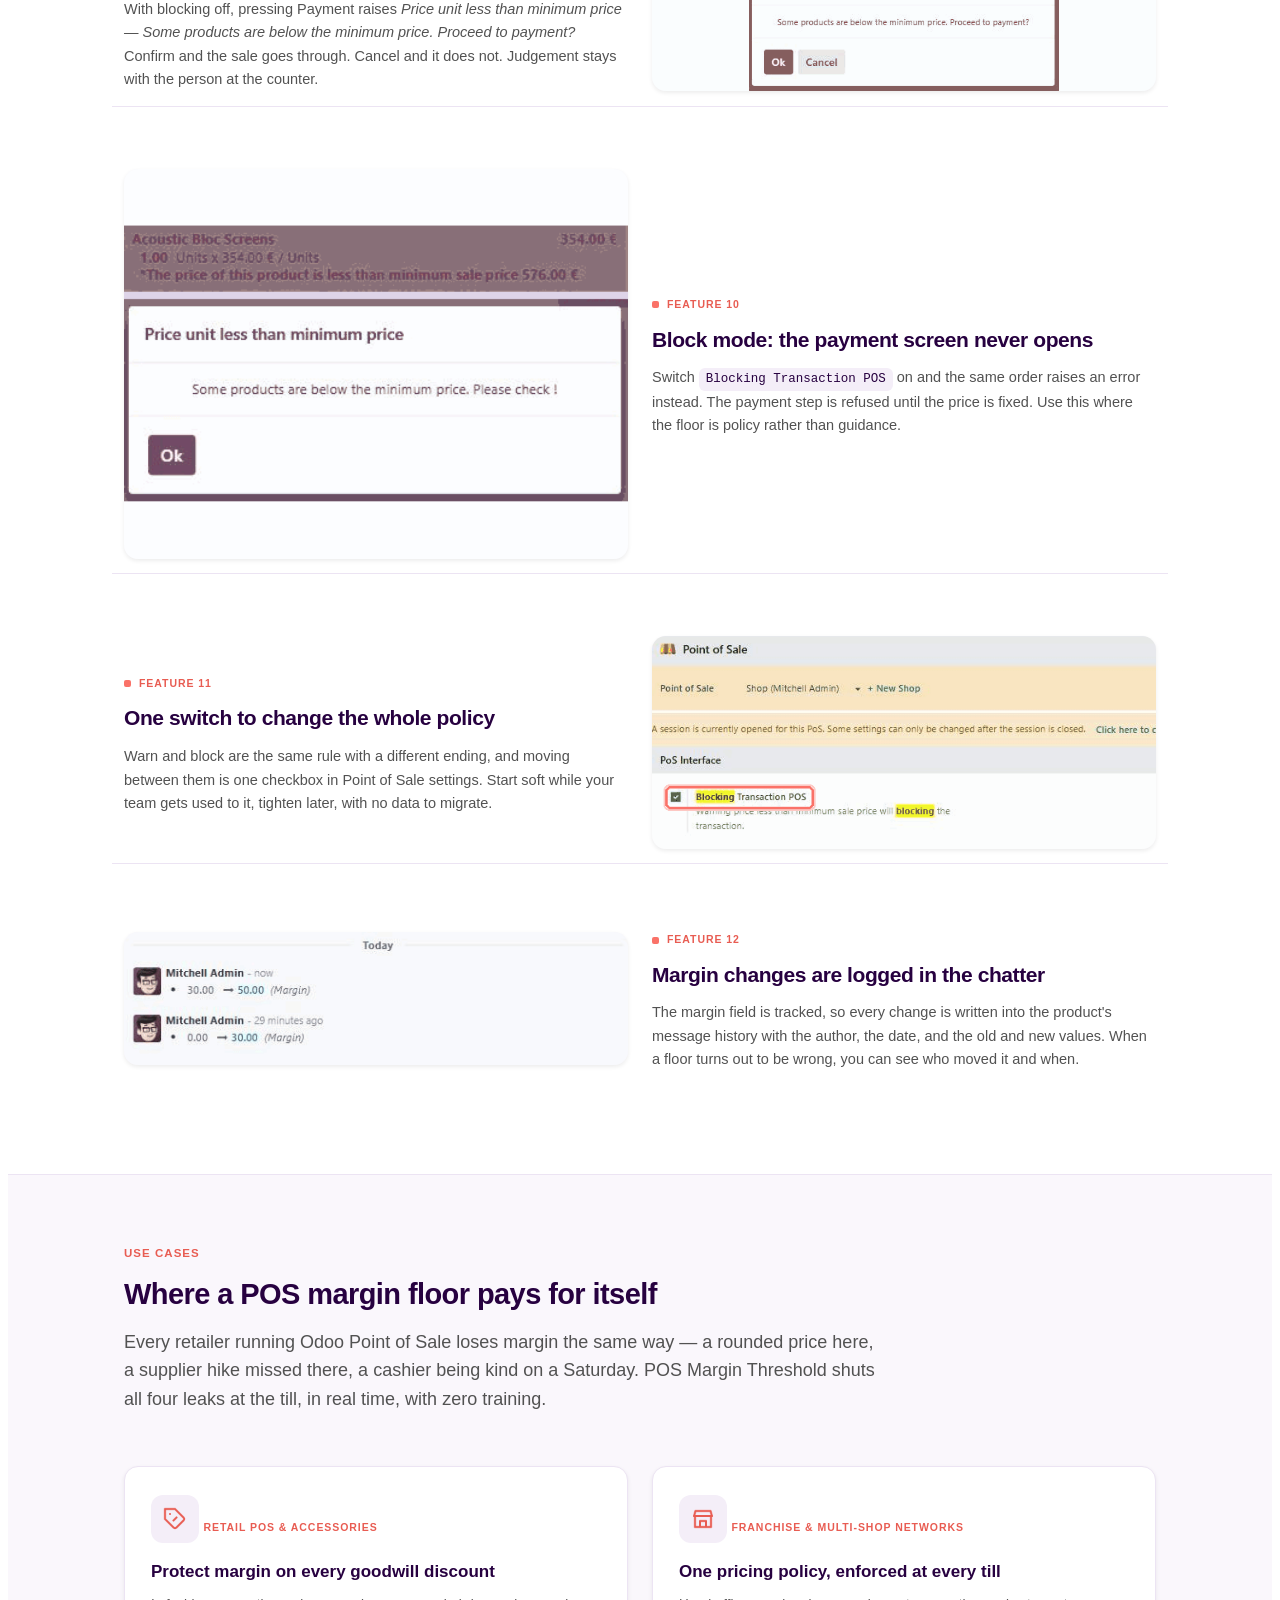
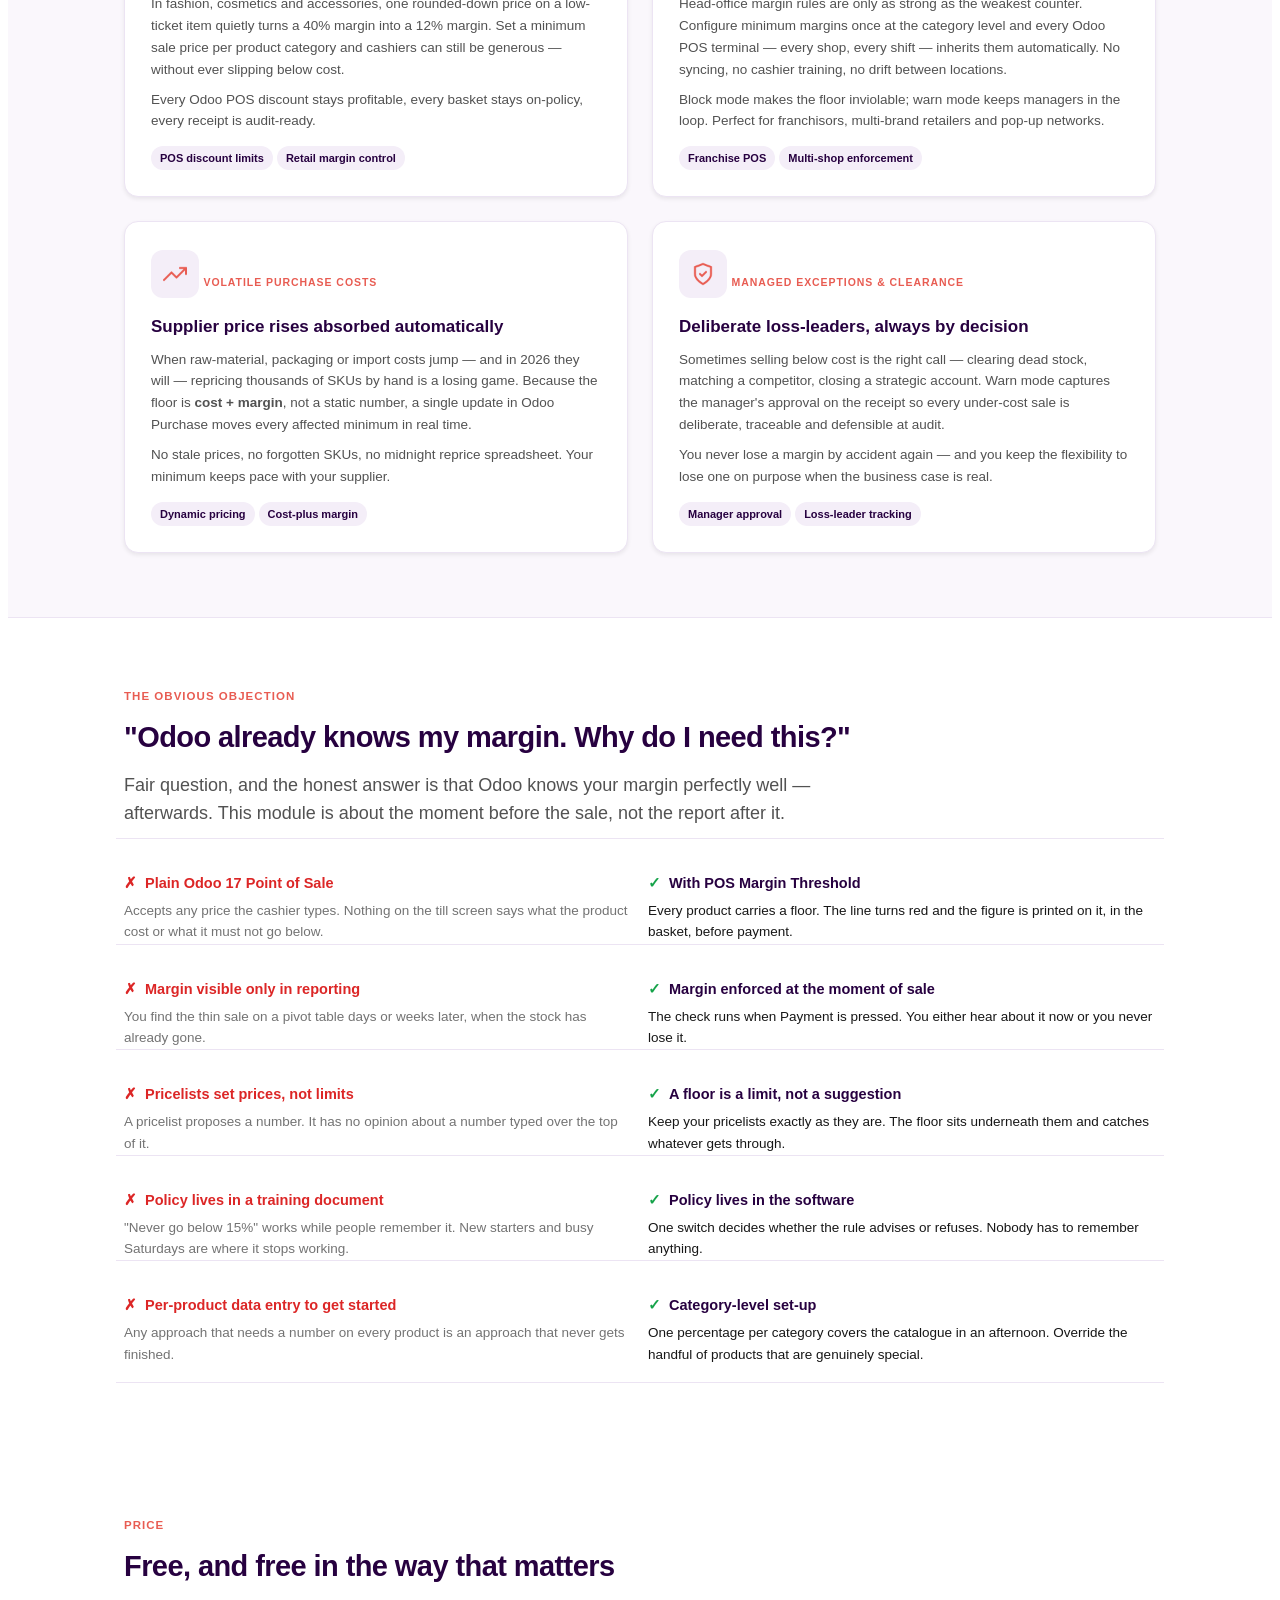
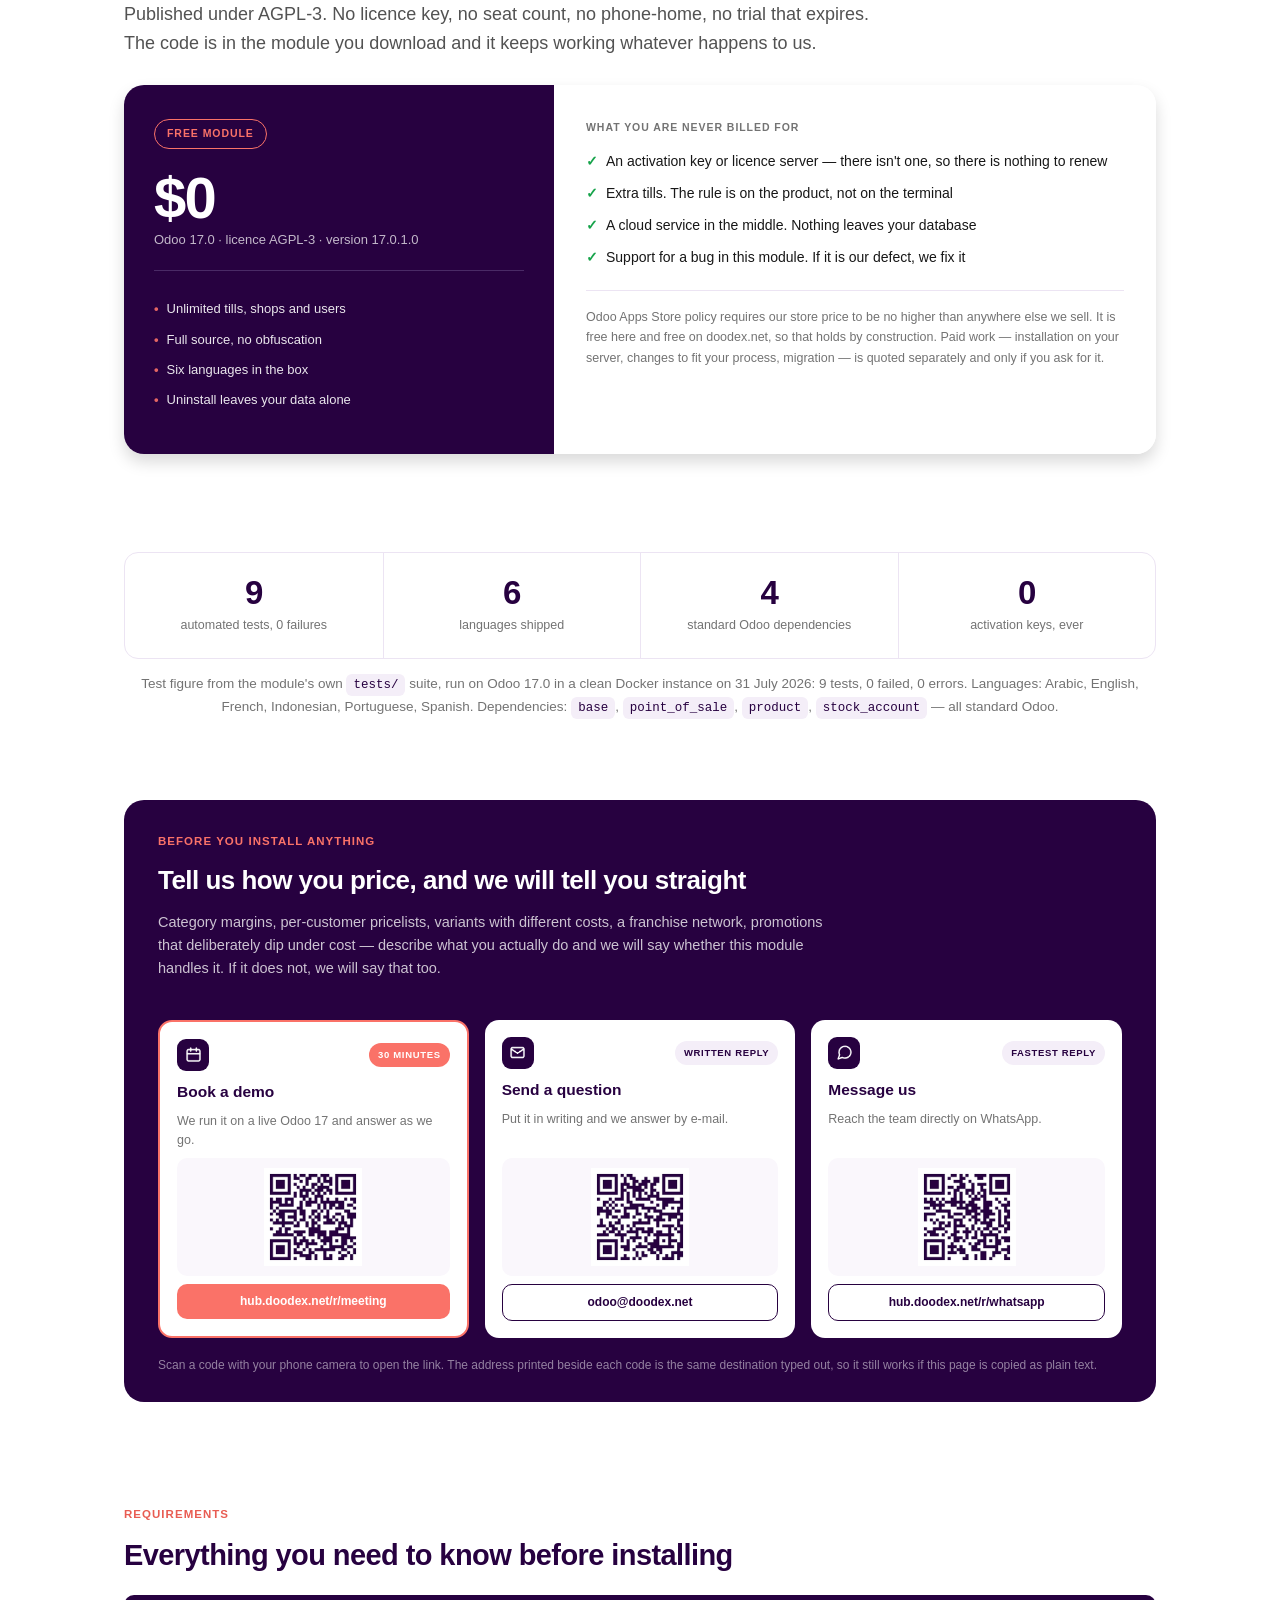
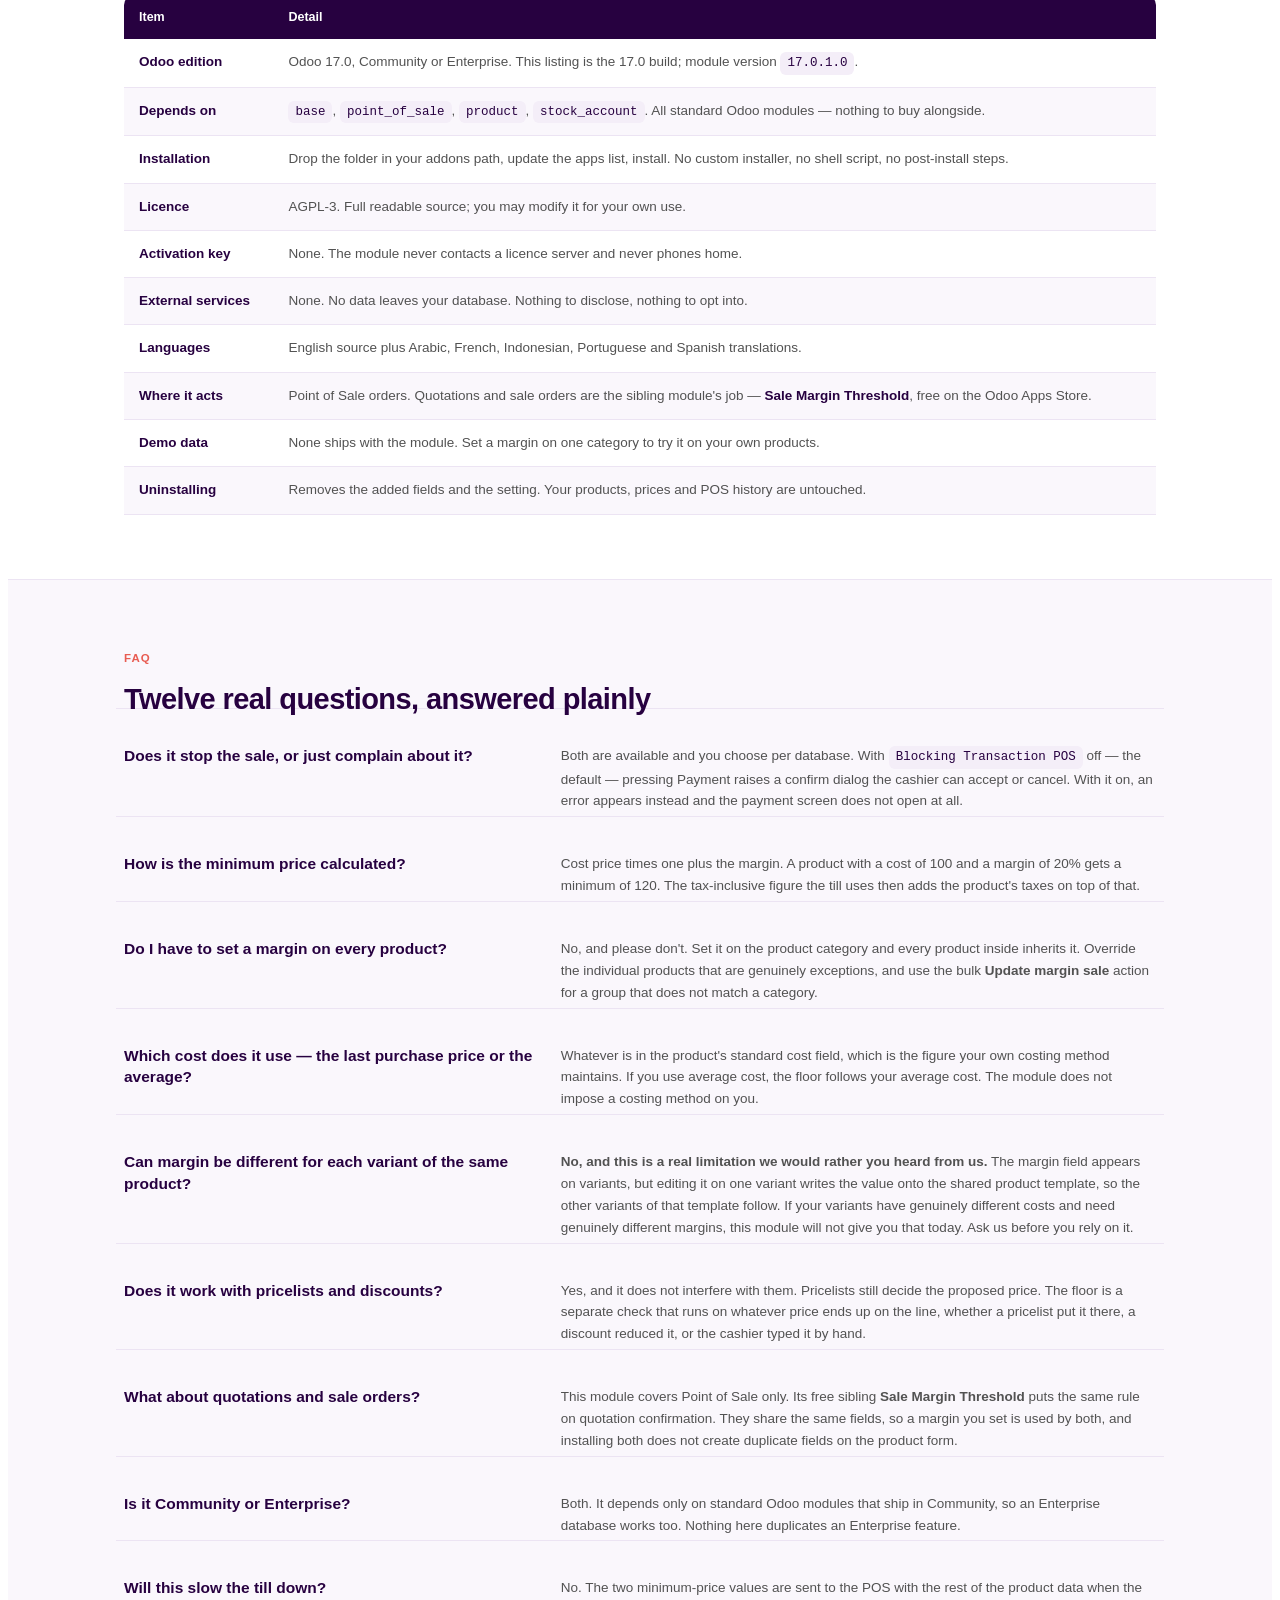
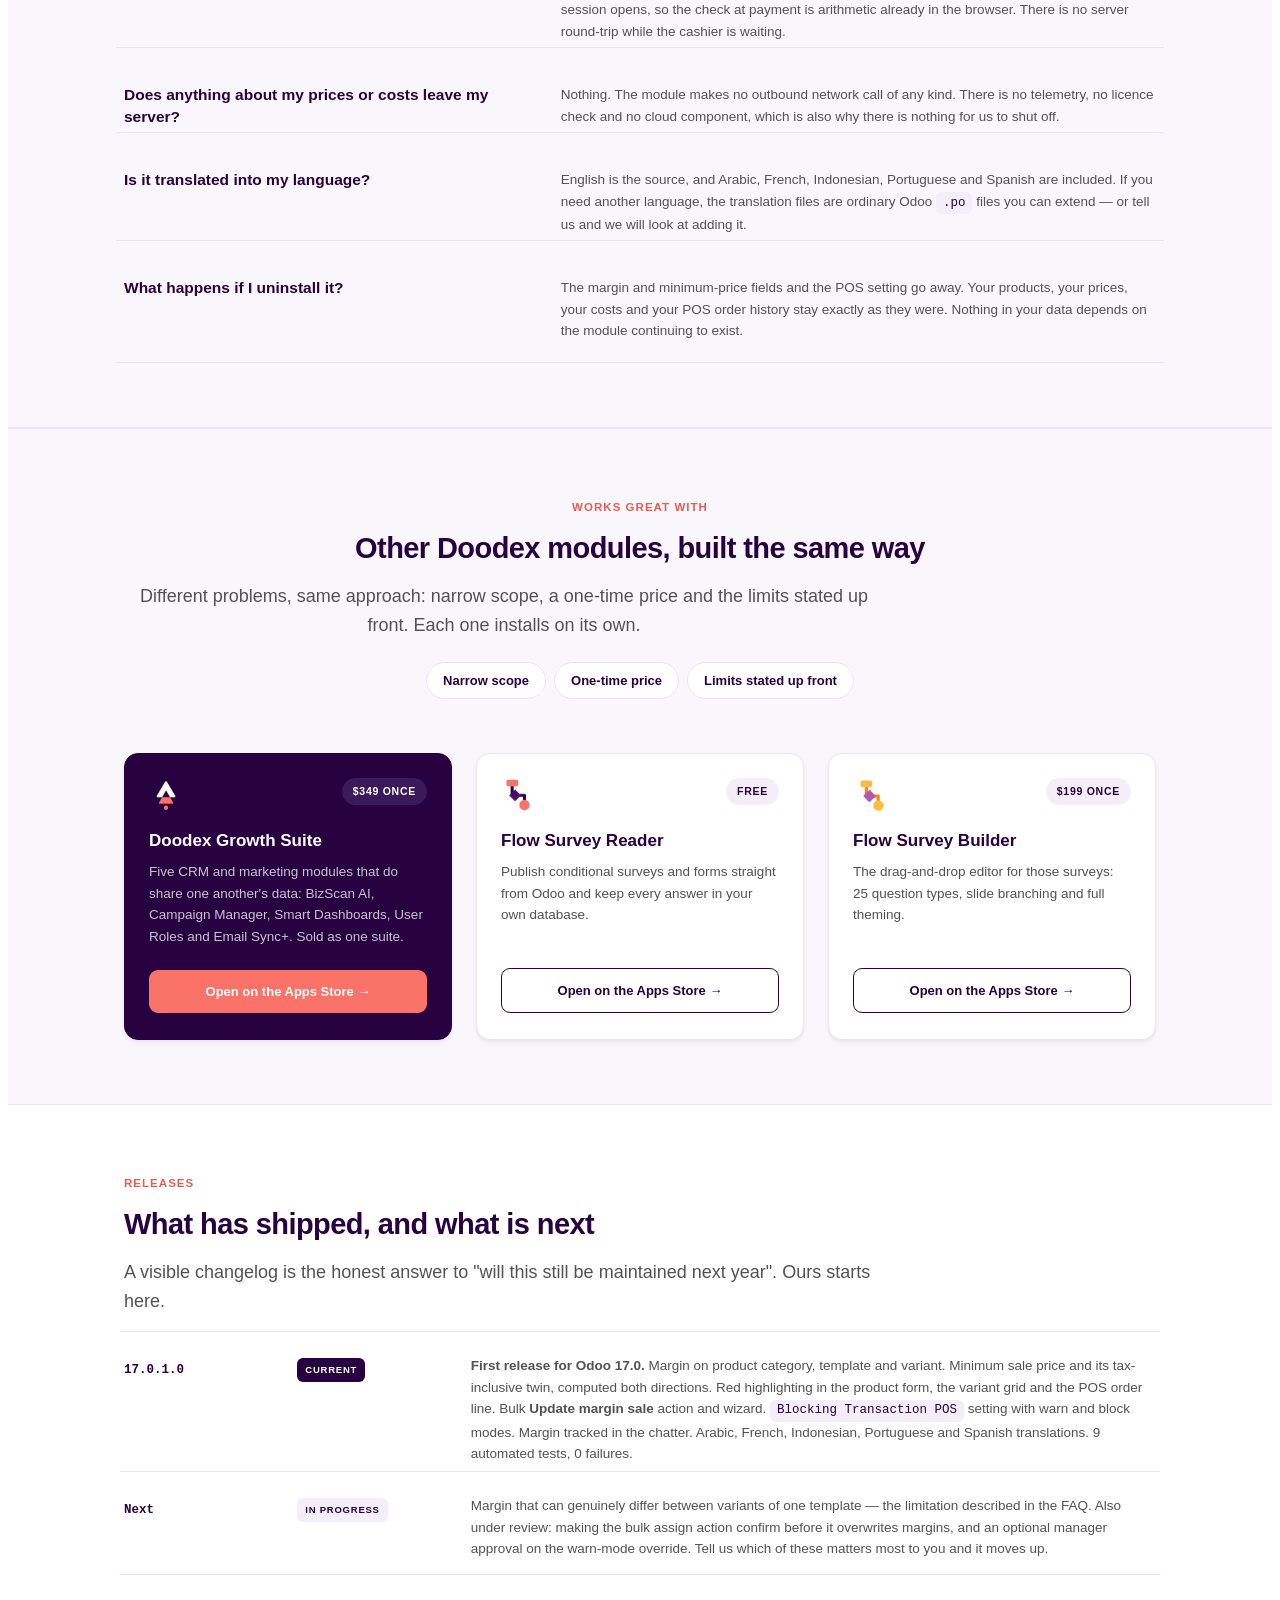
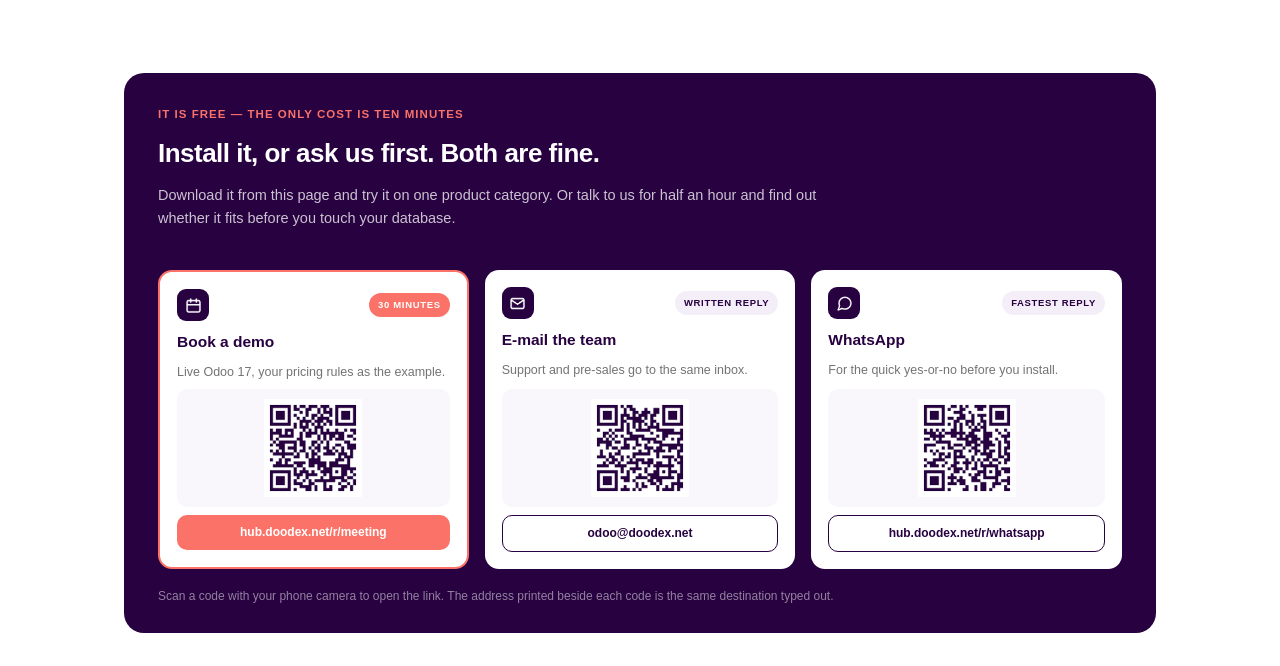
==== commit 9fb61eb7: "[fix]: pos_margin_threshold: update index.html" ====
--- a/pos_margin_threshold/static/description/index.html
+++ b/pos_margin_threshold/static/description/index.html
@@ -1,139 +1,1272 @@
 <!DOCTYPE html>
 <html lang="en">
 <head>
-    <meta charset="UTF-8">
-    <meta name="viewport" content="width=device-width, initial-scale=1.0">
-    <title>POS Margin Sale</title>
-    <link href="https://stackpath.bootstrapcdn.com/bootstrap/4.5.2/css/bootstrap.min.css" rel="stylesheet">
-    <link href="https://fonts.googleapis.com/css2?family=Roboto:wght@300;400;700&display=swap" rel="stylesheet">
+<meta charset="utf-8">
+<meta name="viewport" content="width=device-width, initial-scale=1">
+<title>POS Margin Threshold for Odoo 17 &mdash; minimum sale price enforced at the till</title>
+<meta name="description" content="Set a margin once in Odoo and every Point of Sale till warns or blocks when a cashier sells below the minimum sale price. Free module for Odoo 17.0 by Doodex.">
 </head>
-<body style="font-family: 'Roboto', sans-serif; margin: 0; padding: 0; box-sizing: border-box; background-color: #fff; color: #333;">
-
-    <header class="hero" style="background-color: #ebac55; color: #fff; text-align: center; padding: 100px 20px; position: relative;">
-        <div class="logos" style="margin-bottom: 20px;">
-            <img src="./assets/doodex_odoo.png" alt="Company Logo" style="max-height: 100px;">
-        </div>
-        <h1 style="font-size: 3rem; color: #ffffff; font-weight: 700;">POS Margin Sale</h1>
-        <p style="font-size: 1.25rem; font-weight: 400;">This module calculates and enforces the minimum sale price and margin for each product. It triggers a warning if a product is sold below its minimum price in sale or POS orders, helping maintain profitability.</p>
-        <br></br>
-        <div></div>
-        <p></p>
-        <h1 style="font-size: 3rem; color: #ffffff; font-weight: 600;">This module is release for FREE, please give us a review below</h1>
-        <a href="#features" class="btn btn-light btn-lg mt-4" style="background-color: #fff; color: #685563; border: none; padding: 10px 20px; text-decoration: none;">Learn More</a>
-        <a href="#loempia-comments" class="btn btn-light btn-lg mt-4" style="background-color: #ffffff; color: #685563; border: none; padding: 10px 20px; text-decoration: none;">Review More</a>
-        <a href="https://www.doodex.net/en/blog/doodex-blog-2/pos-margin-sale-optimisation-des-marges-de-vente-pos-109" class="btn btn-light btn-lg mt-4" style="background-color: #ffffff; color: #685563; border: none; padding: 10px 20px; text-decoration: none;">Usage More</a>
-    </header>
-
-<div class="container" style="padding: 40px 20px;">
-    <section id="features" class="features-section" style="background-color: #ebac55; color: #fff; padding: 40px 20px;">
-        <h2 style="font-weight: 700; text-align: center; color: #ffffff;">Features</h2>
-        <div class="row">
-            <div style="font-size: 1.25rem; font-weight: 300; background-color: #ebac55; color: #ffffff; border: none; margin: 20px 0; border-radius: 8px; padding: 20px;">
-                <p style="font-weight: 400;">
-                    This module allows the assignment of minimum sale prices and margin requirements for each product. It ensures sales teams are alerted if a product is sold below the established minimum price, enhancing profitability and decision-making.
-                </p>
-            </div>
-        </div>
-    </section>
-
-    <section id="overview" class="image-section" style="text-align: center;padding: 40px 20px;">
-        <h2 style="text-align: center;">Overview</h2>
-        <ul>
-            <h3 style="text-align: center;padding: 40px 20px;">First you have to determine how much margin you want to get from a product</h3>
-            <img src="./assets/pos_17_step_1.png" alt="step 1" style="max-width: 100%; height: auto; border-radius: 8px; box-shadow: 0 4px 8px rgba(0, 0, 0, 0.1); margin-top: 20px;margin-bottom: 20px;">
-            <h3 style="text-align: center;padding: 40px 20px;">After that, you can set policies in the settings regarding permission to continue transactions or not being able to continue when the selling price is below the minimum price. Settings in Sales Order and POS Order Checklist if you do not want to continue the transaction and uncheck list if you want to continue the transaction</h3>
-            <h2 style="text-align: center;padding: 40px 20px;">POS ORDER CONFIG</h2>
-            <img src="./assets/pos_17_step_4.png" alt="step 2" style="max-width: 100%; height: auto; border-radius: 8px; box-shadow: 0 4px 8px rgba(0, 0, 0, 0.1); margin-top: 20px;">
-            <img src="./assets/pos_17_step_6.png" alt="step 2" style="max-width: 100%; height: auto; border-radius: 8px; box-shadow: 0 4px 8px rgba(0, 0, 0, 0.1); margin-top: 20px;">
-            <h2 style="text-align: center;padding: 40px 20px;">SALES ORDER CONFIG</h2>
-            <img src="./assets/pos_17_step_5.png" alt="step 3" style="max-width: 100%; height: auto; border-radius: 8px; box-shadow: 0 4px 8px rgba(0, 0, 0, 0.1); margin-top: 20px;">
-            <img src="./assets/pos_17_step_7.png" alt="step 3" style="max-width: 100%; height: auto; border-radius: 8px; box-shadow: 0 4px 8px rgba(0, 0, 0, 0.1); margin-top: 20px;">
-            
-            <h3 style="text-align: center;padding-top: 40px;">You can also make group margin changes using this method</h3>
-            <h2 style="text-align: center;padding-buttom: 20px;">SETUP MARGIN BASE ON CATEGORY PRODUCT</h2>
-            <img src="./assets/pos_17_step_8.png" alt="step 3" style="max-width: 100%; height: auto; border-radius: 8px; box-shadow: 0 4px 8px rgba(0, 0, 0, 0.1); margin-top: 20px;">
-            <img src="./assets/pos_17_step_9.png" alt="step 3" style="max-width: 100%; height: auto; border-radius: 8px; box-shadow: 0 4px 8px rgba(0, 0, 0, 0.1); margin-top: 20px;">
-        </ul>
-    </section>
-    <section id="benefits" class="my-5">
-        <h2 style="font-weight: 700;">Benefits</h2>
-        <ul>
-            <li><strong>Profitability:</strong> Ensures products are sold above their minimum price, safeguarding profit margins.</li>
-            <li><strong>Efficiency:</strong> Automatically warns if products are underpriced, reducing manual oversight.</li>
-            <li><strong>Informed Decisions:</strong> Supports sales teams in focusing on profitable deals.</li>
-        </ul>
-    </section>
-
-    <section id="installation" class="my-5">
-        <h2 style="font-weight: 700;">Installation</h2>
-        <ol>
-            <li>Download the module from this repository.</li>
-            <li>Install the module in your Odoo instance.</li>
-        </ol>
-    </section>
-
-    <section id="compatibility" class="my-5">
-        <h2 style="font-weight: 700;">Compatibility</h2>
-        <p>Compatible with Odoo version: 16.0</p>
-    </section>
-
-    <section id="license" class="my-5">
-        <h2 style="font-weight: 700;">License</h2>
-        <p>This module is licensed under LGPLv3.</p>
-    </section>
-
-    <section id="usage" class="my-5">
-        <h2 style="font-weight: 700;">Usage TuTor</h2>
-        <p>https://www.doodex.net/en/blog/doodex-blog-2/pos-margin-sale-optimisation-des-marges-de-vente-pos-109</p>
-    </section>
-
-    <div class="separator" style="border-top: 1px solid #ddd; margin: 40px 0;"></div>
-
-    <section id="about" class="my-5">
-        <h2 style="font-weight: 700;"></h2>
-        <p>Welcome to Doodex: Your Partner in Tailor-Made Odoo Solutions</p>
-        <p>At Doodex, we believe that every business is unique, with its own set of challenges and opportunities. That’s why we specialize in delivering customized Odoo solutions tailored to meet the specific needs of your organization. Our expertise in Python development and deep understanding of the Odoo platform enable us to provide unparalleled services that drive efficiency, enhance productivity, and support your business growth.</p>
-        <h3 style="font-weight: 700;">About Doodex</h3>
-        <p>Doodex is a leading provider of business management solutions built on the Odoo framework. With a focus on customization and flexibility, we offer a wide range of services designed to optimize your business processes. Our team of experienced developers and consultants work closely with you to understand your requirements and deliver solutions that are perfectly aligned with your business goals.</p>
-        <h3 style="font-weight: 700;">Our Services</h3>
-        <ul>
-            <li><strong>Odoo Customization:</strong> Our customization services ensure that the Odoo platform is tailored to fit your unique business needs. From modifying existing modules to developing new functionalities, we provide solutions that enhance the efficiency of your operations.</li>
-            <li><strong>Tailor-Made Solutions:</strong> At Doodex, we understand that one size does not fit all. Our tailor-made solutions are designed to address the specific challenges faced by your business. We offer bespoke development services that create a perfect match between Odoo’s capabilities and your business requirements.</li>
-            <li><strong>Python Development:</strong> Our team of skilled Python developers brings extensive experience in developing robust and scalable applications. Whether you need a custom module, a complex integration, or a standalone application, we leverage the power of Python to deliver high-quality solutions.</li>
-            <li><strong>Integration Services:</strong> We help you integrate Odoo with other systems and applications to ensure seamless data flow and unified operations. Our integration services cover a wide range of systems including CRM, ERP, eCommerce platforms, and more.</li>
-            <li><strong>Odoo Implementation:</strong> We offer end-to-end Odoo implementation services, guiding you through the entire process from initial consultation to final deployment. Our structured approach ensures a smooth transition and rapid adoption of the new system.</li>
-            <li><strong>Support and Maintenance:</strong> Our commitment to your success doesn’t end with implementation. We provide ongoing support and maintenance services to ensure that your Odoo system runs smoothly and efficiently, allowing you to focus on your core business activities.</li>
-        </ul>
-        <h3 style="font-weight: 700;">Why Choose Doodex?</h3>
-        <ul>
-            <li><strong>Expertise in Odoo:</strong> Our team has a deep understanding of the Odoo platform and its various modules, enabling us to deliver solutions that are both effective and efficient.</li>
-            <li><strong>Customized Solutions:</strong> We believe in providing solutions that are tailored to your specific needs, ensuring maximum ROI.</li>
-            <li><strong>Proven Track Record:</strong> We have successfully implemented Odoo solutions for a wide range of businesses across different industries.</li>
-            <li><strong>Commitment to Quality:</strong> Our focus on quality ensures that every solution we deliver meets the highest standards of excellence.</li>
-            <li><strong>Comprehensive Support:</strong> We offer continuous support and maintenance services to keep your system up-to-date and running smoothly.</li>
-        </ul>
-        <h3 style="font-weight: 700;">Get in Touch</h3>
-        <p>If you are looking for a partner who can provide customized Odoo solutions tailored to your business needs, look no further than Doodex. Visit our website at <a href="https://www.doodex.net/" style="color: #ebac55;">www.doodex.net</a> to learn more about our services and how we can help you achieve your business objectives.</p>
-        <p>Get a free audit <a href="https://www.doodex.net/en/audit-gratuit" style="color: #ebac55;">here</a>.</p>
-    </section>
-
-    <section id="contact" class="contact-section" style="background-color: #f4f4f4; padding: 40px 20px; text-align: center;">
-        <h2 style="font-weight: 700;">Contact Us</h2>
-        <p>If you have any questions or need further information, feel free to reach out to us.</p>
-        <a href="mailto:nisrinamirandaa@doodex.net" class="btn btn-primary" style="background-color: #ebac55; color: #fff; border: none; padding: 10px 20px; text-decoration: none;">Email Us</a>
-    </section>
-</div>
-
-<footer style="background-color: #ebac55; color: #fff; text-align: center; padding: 20px;">
-    <div class="logos" style="margin-bottom: 10px;">
-        <img src="./assets/doodex_odoo.png" alt="Company Logo" style="max-height: 80px;">
-    </div>
-    <p style="margin: 0;">&copy; 2024 Doodex. All rights reserved.</p>
-</footer>
-
-<script src="https://code.jquery.com/jquery-3.5.1.slim.min.js"></script>
-<script src="https://cdn.jsdelivr.net/npm/@popperjs/core@2.5.4/dist/umd/popper.min.js"></script>
-<script src="https://stackpath.bootstrapcdn.com/bootstrap/4.5.2/js/bootstrap.min.js"></script>
-
+<body>
+<!--
+  ==========================================================================
+  POS Margin Threshold  .  Odoo Apps Store listing  .  Odoo 17.0
+  Doodex  .  odoo@doodex.net
+
+  GENERATED by tools/port_to_store.py from index.design.html. Do not hand-edit
+  presentation here - change the generator, or change copy in the design source
+  and regenerate. Verify every change with:
+      python3 tools/check_store_html.py static/description/index.html
+
+  Conventions follow the Advanced Sales Analysis listing.
+
+  NO EXTERNAL RESOURCE IS LOADED FROM THIS FILE, on purpose. The vendor
+  guidelines allow only resources inside static/description, canonical YouTube
+  links, Microsoft Teams links, mailto: and skype:, and they forbid JavaScript.
+  There is no CDN stylesheet, no script tag and no icon webfont here. Icons are
+  PNGs in ./assets/icons rasterised at 3x from this design's own SVG paths by
+  tools/make_icons.py - the store happens to serve FontAwesome today, but that
+  is a dependency this file has no business having, and a webfont icon renders
+  as nothing at all when the file is opened straight off disk.
+
+  NOTHING DEPENDS ON THE STYLESHEET. Odoo's html_sanitize() kills a STYLE block
+  outright and, under strict flags, deletes every inline CSS property outside
+  its whitelist. So every rule that matters is inline and whitelisted, and all
+  grid/flex layout is done with Bootstrap utility classes, which the store page
+  serves itself. The one STYLE block below is progressive enhancement only: it
+  restates the handful of Bootstrap grid/flex rules this page uses - in
+  Bootstrap 5's own values, so it resolves to exactly what Bootstrap already
+  computed when Bootstrap IS present - plus hover states and mobile heading
+  sizes. Delete it and the page is unchanged in substance; keep it and
+  index.html also lays out correctly opened off disk, in the system font.
+
+  NEVER WRITE THESE in a style attribute, they are silently deleted:
+    background (shorthand - use background-color), background-image,
+    gap, all grid-*, all flex-* alignment, align-items, justify-content,
+    box-shadow, position/top/right/bottom/left, z-index, transform,
+    transition, animation, overflow, box-sizing, object-fit, word-wrap,
+    border-left, border-right (only border-top and border-bottom are
+    whitelisted - use border-left-width/style/color longhand).
+  Use the Bootstrap class instead. tools/port_to_store.py::legalize_styles
+  enforces this on every build.
+
+  TOKENS (resolved to literals - var() does not survive)
+    violet #270140  violet-2 #3a1a5a  coral #fa7268  coral-dk #e85c52
+    ink-2 #171717  ink-3 #525252  ink-4 #737373
+    surface #faf7fc  surface-2 #f4eef8  line #ece4f3
+    success #16a34a  danger #dc2626
+    radii 6 / 10 / 14 / 20 / 9999px
+  ==========================================================================
+-->
+
+<div class="pmt" style="background-color:#ffffff;color:#525252;font-family:Inter,-apple-system,BlinkMacSystemFont,'Segoe UI',Roboto,Helvetica,Arial,sans-serif;font-size:16px;line-height:1.65;text-align:left">
+<style>
+/* ------------------------------------------------------------------
+   GRID / FLEX FALLBACK - progressive enhancement, nothing load-bearing.
+   The layout is done with Bootstrap utility classes because the sanitiser
+   deletes display:grid, gap, flex-* and align-items from inline style
+   attributes. The store page serves Bootstrap 5, so on the store these
+   classes are already live and this block is killed with the rest of the
+   STYLE element - no effect either way. The rules exist so the file also
+   lays out correctly when opened straight off disk with no stylesheet at
+   all. Values and class names are Bootstrap 5's own, so wherever this
+   block does survive, every declaration resolves to what Bootstrap
+   already computed.
+   Covers only the classes this page uses: row, g-0/2/3/4/5, col-12,
+   col-6, col-md-2/3/4/5/6/7/8, col-lg-6, order-lg-1/2, d-flex,
+   d-inline-flex, d-block, flex-column, flex-wrap, flex-grow-1,
+   flex-shrink-0, align-items-start/center, justify-content-between/center,
+   gap-1/2/3, mt-auto, text-start/center, bg-white, shadow, shadow-sm,
+   h-100.
+   ------------------------------------------------------------------ */
+.pmt,.pmt *,.pmt *::before,.pmt *::after{box-sizing:border-box;}
+.pmt img{max-width:100%;}
+.pmt .row{--bs-gutter-x:1.5rem;--bs-gutter-y:0;display:flex;flex-wrap:wrap;
+  margin-top:calc(-1 * var(--bs-gutter-y));
+  margin-right:calc(-.5 * var(--bs-gutter-x));
+  margin-left:calc(-.5 * var(--bs-gutter-x));}
+.pmt .row > *{flex-shrink:0;width:100%;max-width:100%;
+  padding-right:calc(var(--bs-gutter-x) * .5);
+  padding-left:calc(var(--bs-gutter-x) * .5);
+  margin-top:var(--bs-gutter-y);}
+.pmt .g-0{--bs-gutter-x:0;--bs-gutter-y:0;}
+.pmt .g-2{--bs-gutter-x:.5rem;--bs-gutter-y:.5rem;}
+.pmt .g-3{--bs-gutter-x:1rem;--bs-gutter-y:1rem;}
+.pmt .g-4{--bs-gutter-x:1.5rem;--bs-gutter-y:1.5rem;}
+.pmt .g-5{--bs-gutter-x:3rem;--bs-gutter-y:3rem;}
+.pmt .col-12{flex:0 0 auto;width:100%;}
+.pmt .col-6{flex:0 0 auto;width:50%;}
+.pmt .d-flex{display:flex !important;}
+.pmt .d-inline-flex{display:inline-flex !important;}
+.pmt .d-block{display:block !important;}
+.pmt .flex-column{flex-direction:column !important;}
+.pmt .flex-wrap{flex-wrap:wrap !important;}
+.pmt .flex-grow-1{flex-grow:1 !important;}
+.pmt .flex-shrink-0{flex-shrink:0 !important;}
+.pmt .align-items-start{align-items:flex-start !important;}
+.pmt .align-items-center{align-items:center !important;}
+.pmt .justify-content-between{justify-content:space-between !important;}
+.pmt .justify-content-center{justify-content:center !important;}
+.pmt .gap-1{gap:.25rem !important;}
+.pmt .gap-2{gap:.5rem !important;}
+.pmt .gap-3{gap:1rem !important;}
+.pmt .mt-auto{margin-top:auto !important;}
+.pmt .text-start{text-align:left !important;}
+.pmt .text-center{text-align:center !important;}
+.pmt .bg-white{background-color:#ffffff !important;}
+.pmt .shadow{box-shadow:0 .5rem 1rem rgba(0,0,0,.15) !important;}
+.pmt .shadow-sm{box-shadow:0 .125rem .25rem rgba(0,0,0,.075) !important;}
+.pmt .h-100{height:100% !important;}
+@media (min-width:768px){
+  .pmt .col-md-2{flex:0 0 auto;width:16.66666667%;}
+  .pmt .col-md-3{flex:0 0 auto;width:25%;}
+  .pmt .col-md-4{flex:0 0 auto;width:33.33333333%;}
+  .pmt .col-md-5{flex:0 0 auto;width:41.66666667%;}
+  .pmt .col-md-6{flex:0 0 auto;width:50%;}
+  .pmt .col-md-7{flex:0 0 auto;width:58.33333333%;}
+  .pmt .col-md-8{flex:0 0 auto;width:66.66666667%;}
+}
+@media (min-width:992px){
+  .pmt .col-lg-6{flex:0 0 auto;width:50%;}
+  .pmt .order-lg-1{order:1 !important;}
+  .pmt .order-lg-2{order:2 !important;}
+}
+/* hover states and mobile type: enhancement only, gone on the store */
+.pmt .pmtjump:hover{background-color:#f4eef8;}
+.pmt a{overflow-wrap:anywhere;}
+@media (max-width:820px){
+  .pmt h1{font-size:32px !important;}
+  .pmt h2{font-size:23px !important;}
+}
+</style>
+<!-- ============================== HEADER ============================== -->
+<div style="border-bottom-width:1px;border-bottom-style:solid;border-bottom-color:#ece4f3;background-color:#ffffff">
+<div style="max-width:1080px;margin:0 auto;padding:0 24px">
+<div class="d-flex flex-wrap align-items-center justify-content-between gap-3" style="padding:13px 0">
+  <div class="d-inline-flex align-items-center gap-2" style="font-size:15px;font-weight:800;color:#270140;letter-spacing:-.02em;white-space:nowrap">
+    <img src="./assets/icons/brand-logo.png" alt="POS Margin Threshold logo" width="24" height="24" style="width:24px;height:24px;display:block;border-radius:6px">
+    <span>POS Margin Threshold</span>
+  </div>
+  <div class="d-flex flex-wrap">
+    <a class="pmtjump" href="#pmt-why" style="text-decoration:none;color:#171717;font-size:12.5px;font-weight:600;padding:7px 9px;border-radius:9999px;white-space:nowrap">The problem</a>
+    <a class="pmtjump" href="#pmt-setup" style="text-decoration:none;color:#171717;font-size:12.5px;font-weight:600;padding:7px 9px;border-radius:9999px;white-space:nowrap">Set-up</a>
+    <a class="pmtjump" href="#pmt-features" style="text-decoration:none;color:#171717;font-size:12.5px;font-weight:600;padding:7px 9px;border-radius:9999px;white-space:nowrap">Features</a>
+    <a class="pmtjump" href="#pmt-usecases" style="text-decoration:none;color:#171717;font-size:12.5px;font-weight:600;padding:7px 9px;border-radius:9999px;white-space:nowrap">Use cases</a>
+    <a class="pmtjump" href="#pmt-native" style="text-decoration:none;color:#171717;font-size:12.5px;font-weight:600;padding:7px 9px;border-radius:9999px;white-space:nowrap">Vs. plain Odoo</a>
+    <a class="pmtjump" href="#pmt-price" style="text-decoration:none;color:#171717;font-size:12.5px;font-weight:600;padding:7px 9px;border-radius:9999px;white-space:nowrap">Price</a>
+    <a class="pmtjump" href="#pmt-faq" style="text-decoration:none;color:#171717;font-size:12.5px;font-weight:600;padding:7px 9px;border-radius:9999px;white-space:nowrap">FAQ</a>
+    <a class="pmtjump" href="#pmt-releases" style="text-decoration:none;color:#171717;font-size:12.5px;font-weight:600;padding:7px 9px;border-radius:9999px;white-space:nowrap">Releases</a>
+  </div>
+  <a class="d-inline-flex align-items-center gap-2 shadow-sm" href="mailto:odoo@doodex.net" style="background-color:#fa7268;color:#ffffff;font-weight:700;text-decoration:none;border-radius:10px;line-height:1.25;font-size:13px;padding:9px 15px">Ask Doodex</a>
+</div>
+</div>
+</div>
+
+<!-- ============================== TRUST BAR ============================== -->
+<div style="max-width:1080px;margin:0 auto;padding:0 24px">
+<div class="d-flex flex-wrap gap-2" style="padding:18px 0">
+  <span class="d-inline-flex align-items-center gap-2" style="font-size:12.5px;font-weight:600;color:#270140;background-color:#f4eef8;padding:7px 13px;border-radius:9999px"><img class="pmtico" src="./assets/icons/ic-chip-odoo.png" alt="" style="display:inline-block;width:14px;height:14px;max-width:none;vertical-align:middle">Built for Odoo 17.0</span>
+  <span class="d-inline-flex align-items-center gap-2" style="font-size:12.5px;font-weight:600;color:#270140;background-color:#f4eef8;padding:7px 13px;border-radius:9999px"><img class="pmtico" src="./assets/icons/ic-chip-free.png" alt="" style="display:inline-block;width:14px;height:14px;max-width:none;vertical-align:middle">Free &#8212; AGPL-3</span>
+  <span class="d-inline-flex align-items-center gap-2" style="font-size:12.5px;font-weight:600;color:#270140;background-color:#f4eef8;padding:7px 13px;border-radius:9999px"><img class="pmtico" src="./assets/icons/ic-chip-tests.png" alt="" style="display:inline-block;width:14px;height:14px;max-width:none;vertical-align:middle">9 automated tests, 0 failures</span>
+  <span class="d-inline-flex align-items-center gap-2" style="font-size:12.5px;font-weight:600;color:#270140;background-color:#f4eef8;padding:7px 13px;border-radius:9999px"><img class="pmtico" src="./assets/icons/ic-chip-key.png" alt="" style="display:inline-block;width:14px;height:14px;max-width:none;vertical-align:middle">No activation key</span>
+  <span class="d-inline-flex align-items-center gap-2" style="font-size:12.5px;font-weight:600;color:#270140;background-color:#f4eef8;padding:7px 13px;border-radius:9999px"><img class="pmtico" src="./assets/icons/ic-chip-partner.png" alt="" style="display:inline-block;width:14px;height:14px;max-width:none;vertical-align:middle">Odoo Official Partner</span>
+</div>
+</div>
+
+<!-- ============================== HERO ============================== -->
+<div style="max-width:1080px;margin:0 auto;padding:0 24px">
+<div class="row g-5 align-items-center" style="padding:52px 0 8px">
+  <div class="col-12 col-lg-6">
+    <p style="display:inline-block;font-size:11.5px;font-weight:800;letter-spacing:.09em;text-transform:uppercase;color:#e85c52;margin:0 0 14px">Odoo 17 &#183; Point of Sale &#183; Free module</p>
+    <h1 style="color:#270140;font-size:46px;font-weight:800;line-height:1.08;letter-spacing:-.025em;margin:0">Odoo will happily ring up a sale below cost.
+                        <span style="color:#e85c52">This module won't.</span></h1>
+    <p style="font-size:18px;line-height:1.6;color:#525252;margin:16px 0 0">Out of the box, an Odoo till accepts any price a cashier
+                        types. <b>POS Margin Threshold</b> gives every product a
+                        <b>minimum sale price</b> &#8212; cost plus the margin
+                        you choose &#8212; then puts that floor on the screen at
+                        the till. Go under it and the line turns red and the
+                        cashier gets stopped: a warning they can override, or a
+                        hard block they cannot.</p>
+    <p style="font-size:15px;line-height:1.6;color:#525252;margin:16px 0 0">Set the margin once on a product category. Every product
+                        underneath it inherits a floor. No spreadsheet, no
+                        per-product data entry, no training programme.</p>
+    <div class="d-flex flex-wrap gap-2" style="margin-top:26px">
+      <a class="d-inline-flex align-items-center gap-2" href="#pmt-features" style="background-color:#ffffff;color:#270140;border-width:1.5px;border-style:solid;border-color:#270140;font-weight:700;text-decoration:none;border-radius:10px;line-height:1.25;font-size:14.5px;padding:12px 22px">See the twelve things it does</a>
+    </div>
+  </div>
+  <div class="col-12 col-lg-6">
+    <div class="shadow" style="border-radius:20px;background-color:#faf7fc">
+      <img src="./assets/gifs/hero-full-journey.gif" alt="POS Margin Threshold in Odoo 17: a margin percentage is typed on a product category, the minimum sale price appears on the product, then a Point of Sale order line turns red and the payment is stopped." style="display:block;width:100%;height:auto;border-radius:20px">
+    </div>
+    <p style="font-size:12.5px;color:#737373;margin:10px 0 0">One margin rule, set once on a category, enforced at
+                        every till.</p>
+  </div>
+</div>
+</div>
+
+<!-- ============================== THREE ROUTES ============================== -->
+<div style="max-width:1080px;margin:0 auto;padding:0 24px">
+<div class="row g-3" style="padding:34px 0">
+  <div class="col-12 col-md-4">
+    <div class="h-100 d-flex flex-column gap-2 bg-white shadow-sm" style="border-radius:14px;background-color:#ffffff;padding:18px">
+      <div class="d-flex align-items-center gap-2">
+        <span class="d-inline-flex align-items-center justify-content-center flex-shrink-0" style="width:30px;height:30px;border-radius:9px;background-color:#f4eef8;color:#270140"><img class="pmtico" src="./assets/icons/ic-route-demo.png" alt="" style="display:inline-block;width:17px;height:17px;max-width:none;vertical-align:middle"></span>
+        <h3 style="color:#270140;font-size:15px;font-weight:700;line-height:1.35;margin:0">Watch it on a live Odoo 17</h3>
+      </div>
+      <p class="flex-grow-1" style="font-size:12.5px;color:#737373;line-height:1.5;margin:0">Thirty minutes, screen shared, your own pricing rules
+                        used as the example. No slide deck.</p>
+      <a class="d-inline-flex align-items-center justify-content-center gap-2 shadow-sm" style="background-color:#fa7268;color:#ffffff;font-weight:700;text-decoration:none;border-radius:10px;line-height:1.25;font-size:12px;padding:10px">hub.doodex.net<wbr/>/r/meeting</a>
+    </div>
+  </div>
+  <div class="col-12 col-md-4">
+    <div class="h-100 d-flex flex-column gap-2 bg-white shadow-sm" style="border-radius:14px;background-color:#ffffff;padding:18px">
+      <div class="d-flex align-items-center gap-2">
+        <span class="d-inline-flex align-items-center justify-content-center flex-shrink-0" style="width:30px;height:30px;border-radius:9px;background-color:#f4eef8;color:#270140"><img class="pmtico" src="./assets/icons/ic-route-mail.png" alt="" style="display:inline-block;width:17px;height:17px;max-width:none;vertical-align:middle"></span>
+        <h3 style="color:#270140;font-size:15px;font-weight:700;line-height:1.35;margin:0">Put the question in writing</h3>
+      </div>
+      <p class="flex-grow-1" style="font-size:12.5px;color:#737373;line-height:1.5;margin:0">Describe how you price today and we will tell you
+                        plainly whether this module covers it.</p>
+      <a class="d-inline-flex align-items-center justify-content-center gap-2" href="mailto:odoo@doodex.net" style="background-color:#ffffff;color:#270140;border-width:1.5px;border-style:solid;border-color:#270140;font-weight:700;text-decoration:none;border-radius:10px;line-height:1.25;font-size:12px;padding:10px">odoo@doodex.net</a>
+    </div>
+  </div>
+  <div class="col-12 col-md-4">
+    <div class="h-100 d-flex flex-column gap-2 bg-white shadow-sm" style="border-radius:14px;background-color:#ffffff;padding:18px">
+      <div class="d-flex align-items-center gap-2">
+        <span class="d-inline-flex align-items-center justify-content-center flex-shrink-0" style="width:30px;height:30px;border-radius:9px;background-color:#f4eef8;color:#270140"><img class="pmtico" src="./assets/icons/ic-route-chat.png" alt="" style="display:inline-block;width:17px;height:17px;max-width:none;vertical-align:middle"></span>
+        <h3 style="color:#270140;font-size:15px;font-weight:700;line-height:1.35;margin:0">Message the team directly</h3>
+      </div>
+      <p class="flex-grow-1" style="font-size:12.5px;color:#737373;line-height:1.5;margin:0">Quickest reply of the three. Good for a yes-or-no
+                        question before you install anything.</p>
+      <a class="d-inline-flex align-items-center justify-content-center gap-2" style="background-color:#ffffff;color:#270140;border-width:1.5px;border-style:solid;border-color:#270140;font-weight:700;text-decoration:none;border-radius:10px;line-height:1.25;font-size:12px;padding:10px">hub.doodex.net<wbr/>/r/whatsapp</a>
+    </div>
+  </div>
+</div>
+</div>
+
+<!-- ============================== PROBLEM BAND ============================== -->
+<div style="background-color:#faf7fc;border-top-width:1px;border-top-style:solid;border-top-color:#ece4f3;border-bottom-width:1px;border-bottom-style:solid;border-bottom-color:#ece4f3" id="pmt-why">
+<div style="max-width:1080px;margin:0 auto;padding:0 24px">
+<div style="padding:64px 0">
+<p style="display:inline-block;font-size:11.5px;font-weight:800;letter-spacing:.09em;text-transform:uppercase;color:#e85c52;margin:0 0 14px">The problem</p>
+<h2 style="color:#270140;font-size:29px;font-weight:800;line-height:1.2;letter-spacing:-.02em;margin:0">Margin leaks at the till, and nobody sees it until month end</h2>
+<p style="font-size:18px;line-height:1.6;color:#525252;margin:16px 0 0;max-width:760px">Odoo shows you margin <i>after</i> the fact, on a report. By
+                  then the stock has walked out of the shop. These are the three
+                  ways it happens.</p>
+<div class="row g-4" style="margin-top:26px">
+  <div class="col-12 col-md-4">
+    <div style="padding:18px 0 0;border-top-width:2px;border-top-style:solid;border-top-color:#dc2626">
+      <h3 style="font-size:15.5px;font-weight:700;color:#171717;margin:0 0 5px">The goodwill discount</h3>
+      <p style="font-size:13.5px;color:#737373;line-height:1.55;margin:0">A regular customer asks for a bit off. The cashier types
+                        a rounder, friendlier number. Nobody at the till knows
+                        what that product actually cost to buy.</p>
+    </div>
+  </div>
+  <div class="col-12 col-md-4">
+    <div style="padding:18px 0 0;border-top-width:2px;border-top-style:solid;border-top-color:#dc2626">
+      <h3 style="font-size:15.5px;font-weight:700;color:#171717;margin:0 0 5px">The price that never moved</h3>
+      <p style="font-size:13.5px;color:#737373;line-height:1.55;margin:0">Your supplier put costs up in March. The sales price on
+                        the product is still the one you set last year. Every
+                        sale since has been quietly thinner than you think.</p>
+    </div>
+  </div>
+  <div class="col-12 col-md-4">
+    <div style="padding:18px 0 0;border-top-width:2px;border-top-style:solid;border-top-color:#dc2626">
+      <h3 style="font-size:15.5px;font-weight:700;color:#171717;margin:0 0 5px">The shop you cannot stand in</h3>
+      <p style="font-size:13.5px;color:#737373;line-height:1.55;margin:0">Head office sets the policy. Enforcing it across several
+                        shops means trusting that every cashier on every shift
+                        remembers it. Most of the time they do. Most is not all.</p>
+    </div>
+  </div>
+</div>
+</div>
+</div>
+</div>
+
+<!-- ============================== SET-UP ============================== -->
+<div style="max-width:1080px;margin:0 auto;padding:0 24px" id="pmt-setup">
+<div style="padding:64px 0">
+<p style="display:inline-block;font-size:11.5px;font-weight:800;letter-spacing:.09em;text-transform:uppercase;color:#e85c52;margin:0 0 14px">Set-up</p>
+<h2 style="color:#270140;font-size:29px;font-weight:800;line-height:1.2;letter-spacing:-.02em;margin:0">Three fields, one switch, and you are done</h2>
+<p style="font-size:18px;line-height:1.6;color:#525252;margin:16px 0 0;max-width:760px">There is no configuration wizard and no new menu to learn. The
+                  module adds fields to screens you already use, and one switch
+                  to Point of Sale settings.</p>
+<div class="row g-4" style="margin-top:30px">
+  <div class="col-12 col-md-4">
+    <div class="h-100 bg-white shadow-sm" style="border-radius:14px">
+      <div style="background-color:#faf7fc;border-bottom-width:1px;border-bottom-style:solid;border-bottom-color:#ece4f3;border-top-left-radius:14px;border-top-right-radius:14px">
+        <img src="./assets/screenshots/ss-01-category-margin.png" alt="An Odoo product category form with the Margin percentage field filled in, above the Costing Method field." loading="lazy" style="display:block;width:100%;height:auto;border-radius:14px 14px 0 0">
+      </div>
+      <div style="padding:16px 18px 20px">
+        <span style="display:inline-block;font-size:10.5px;font-weight:800;letter-spacing:.09em;text-transform:uppercase;color:#e85c52;margin-bottom:6px">Step 1</span>
+        <h3 style="color:#270140;font-size:15.5px;font-weight:700;margin:0 0 5px">Type a margin on a category</h3>
+        <p style="font-size:13px;color:#737373;line-height:1.55;margin:0">Open any product category and fill in
+                           <span style="display:inline-block;font-family:ui-monospace,'SF Mono',Menlo,Consolas,monospace;font-size:12.5px;background-color:#f4eef8;color:#270140;padding:1px 7px;border-radius:6px">Margin</span> as a percentage.
+                           Every product in that category picks it up.</p>
+      </div>
+    </div>
+  </div>
+  <div class="col-12 col-md-4">
+    <div class="h-100 bg-white shadow-sm" style="border-radius:14px">
+      <div style="background-color:#faf7fc;border-bottom-width:1px;border-bottom-style:solid;border-bottom-color:#ece4f3;border-top-left-radius:14px;border-top-right-radius:14px">
+        <img src="./assets/screenshots/ss-02-product-form.png" alt="An Odoo product form showing Margin, Minimum sale price and Minimum sale price Tax include, with the Sales Price shown in red because it is under the minimum." loading="lazy" style="display:block;width:100%;height:auto;border-radius:14px 14px 0 0">
+      </div>
+      <div style="padding:16px 18px 20px">
+        <span style="display:inline-block;font-size:10.5px;font-weight:800;letter-spacing:.09em;text-transform:uppercase;color:#e85c52;margin-bottom:6px">Step 2</span>
+        <h3 style="color:#270140;font-size:15.5px;font-weight:700;margin:0 0 5px">Check the floor on the product</h3>
+        <p style="font-size:13px;color:#737373;line-height:1.55;margin:0"><span style="display:inline-block;font-family:ui-monospace,'SF Mono',Menlo,Consolas,monospace;font-size:12.5px;background-color:#f4eef8;color:#270140;padding:1px 7px;border-radius:6px">Minimum sale price</span> now sits
+                           beside the sales price, with a tax-inclusive figure
+                           next to it. Override the margin on one product any
+                           time.</p>
+      </div>
+    </div>
+  </div>
+  <div class="col-12 col-md-4">
+    <div class="h-100 bg-white shadow-sm" style="border-radius:14px">
+      <div style="background-color:#faf7fc;border-bottom-width:1px;border-bottom-style:solid;border-bottom-color:#ece4f3;border-top-left-radius:14px;border-top-right-radius:14px">
+        <img src="./assets/screenshots/ss-03-pos-setting.png" alt="Odoo Point of Sale settings showing the Blocking Transaction POS switch with its help text." loading="lazy" style="display:block;width:100%;height:auto;border-radius:14px 14px 0 0">
+      </div>
+      <div style="padding:16px 18px 20px">
+        <span style="display:inline-block;font-size:10.5px;font-weight:800;letter-spacing:.09em;text-transform:uppercase;color:#e85c52;margin-bottom:6px">Step 3</span>
+        <h3 style="color:#270140;font-size:15.5px;font-weight:700;margin:0 0 5px">Decide: warn, or block</h3>
+        <p style="font-size:13px;color:#737373;line-height:1.55;margin:0">In Point of Sale settings, leave
+                           <span style="display:inline-block;font-family:ui-monospace,'SF Mono',Menlo,Consolas,monospace;font-size:12.5px;background-color:#f4eef8;color:#270140;padding:1px 7px;border-radius:6px">Blocking Transaction POS</span> off
+                           to warn the cashier, or switch it on to stop the
+                           payment outright.</p>
+      </div>
+    </div>
+  </div>
+</div>
+</div>
+</div>
+
+<!-- ============================== INTERLUDE 1 ============================== -->
+<div style="max-width:1080px;margin:0 auto;padding:0 24px">
+<div style="padding:34px 0">
+<div class="text-center" style="background-color:#270140;border-radius:20px;padding:44px 40px">
+  <p style="font-size:32px;font-weight:800;color:#ffffff;letter-spacing:-.025em;line-height:1.2;margin:0">The till compares against the price the customer pays
+                     &#8212; <span style="color:#fa7268">tax included</span></p>
+  <p style="color:#ffffff;opacity:.78;margin:12px auto 0;font-size:15px;max-width:660px">A floor of 12.00 on a product taxed at 20% becomes 14.40 at
+                     the till. That is the number the cashier is measured
+                     against, so the rule matches the receipt instead of arguing
+                     with it.</p>
+</div>
+</div>
+</div>
+
+<!-- ============================== FEATURES (zigzag) ============================== -->
+<div style="max-width:1080px;margin:0 auto;padding:0 24px" id="pmt-features">
+<div style="padding:64px 0">
+<p style="display:inline-block;font-size:11.5px;font-weight:800;letter-spacing:.09em;text-transform:uppercase;color:#e85c52;margin:0 0 14px">Features</p>
+<h2 style="color:#270140;font-size:29px;font-weight:800;line-height:1.2;letter-spacing:-.02em;margin:0">Twelve things it does, one moving picture each</h2>
+<p style="font-size:18px;line-height:1.6;color:#525252;margin:16px 0 0;max-width:760px">Nothing on this list is a claim without a demo. If it is
+                  written here, you can watch it happen.</p>
+<div style="margin-top:26px">
+  <div class="row g-4 align-items-center" style="padding:38px 0;border-top-width:1px;border-top-style:solid;border-top-color:#ece4f3">
+  <div class="col-12 col-lg-6">
+      <span class="d-inline-flex align-items-center gap-2" style="font-size:10.5px;font-weight:800;letter-spacing:.09em;text-transform:uppercase;color:#e85c52;margin-bottom:9px">
+        <span style="display:inline-block;width:7px;height:7px;background-color:#fa7268;border-radius:2px"></span>Feature 01</span>
+      <h3 style="color:#270140;font-size:21px;font-weight:800;letter-spacing:-.02em;margin:0 0 9px">Set the margin once, on the category</h3>
+      <p style="font-size:14.5px;line-height:1.62;color:#525252;margin:0">Type one percentage into
+                           <span style="display:inline-block;font-family:ui-monospace,'SF Mono',Menlo,Consolas,monospace;font-size:12.5px;background-color:#f4eef8;color:#270140;padding:1px 7px;border-radius:6px">Margin</span> on a product category
+                           and every product inside it inherits a price floor. A
+                           shop with two thousand SKUs and eleven categories
+                           needs eleven numbers, not two thousand.</p>
+    </div>
+  <div class="col-12 col-lg-6">
+      <div class="shadow-sm" style="border-radius:14px;background-color:#faf7fc">
+        <img src="./assets/gifs/feat-01-category-margin.gif" alt="Typing 30 into the Margin field on an Odoo product category and every product underneath it receiving a minimum sale price." loading="lazy" style="display:block;width:100%;height:auto;border-radius:14px">
+      </div>
+    </div>
+  </div>
+  <div class="row g-4 align-items-center" style="padding:38px 0;border-top-width:1px;border-top-style:solid;border-top-color:#ece4f3">
+  <div class="col-12 col-lg-6 order-lg-2">
+      <span class="d-inline-flex align-items-center gap-2" style="font-size:10.5px;font-weight:800;letter-spacing:.09em;text-transform:uppercase;color:#e85c52;margin-bottom:9px">
+        <span style="display:inline-block;width:7px;height:7px;background-color:#fa7268;border-radius:2px"></span>Feature 02</span>
+      <h3 style="color:#270140;font-size:21px;font-weight:800;letter-spacing:-.02em;margin:0 0 9px">The floor follows your cost, by itself</h3>
+      <p style="font-size:14.5px;line-height:1.62;color:#525252;margin:0"><span style="display:inline-block;font-family:ui-monospace,'SF Mono',Menlo,Consolas,monospace;font-size:12.5px;background-color:#f4eef8;color:#270140;padding:1px 7px;border-radius:6px">Minimum sale price</span> is your
+                           cost price plus the margin, and it recomputes the
+                           moment the cost moves. A supplier price rise lands
+                           once and every floor above it steps up with no
+                           reprice project.</p>
+    </div>
+  <div class="col-12 col-lg-6 order-lg-1">
+      <div class="shadow-sm" style="border-radius:14px;background-color:#faf7fc">
+        <img src="./assets/gifs/feat-02-minimum-price.gif" alt="An Odoo product cost price being changed and the Minimum sale price field recomputing immediately." loading="lazy" style="display:block;width:100%;height:auto;border-radius:14px">
+      </div>
+    </div>
+  </div>
+  <div class="row g-4 align-items-center" style="padding:38px 0;border-top-width:1px;border-top-style:solid;border-top-color:#ece4f3">
+  <div class="col-12 col-lg-6">
+      <span class="d-inline-flex align-items-center gap-2" style="font-size:10.5px;font-weight:800;letter-spacing:.09em;text-transform:uppercase;color:#e85c52;margin-bottom:9px">
+        <span style="display:inline-block;width:7px;height:7px;background-color:#fa7268;border-radius:2px"></span>Feature 03</span>
+      <h3 style="color:#270140;font-size:21px;font-weight:800;letter-spacing:-.02em;margin:0 0 9px">Or type the floor and let Odoo do the percentage</h3>
+      <p style="font-size:14.5px;line-height:1.62;color:#525252;margin:0">Some products you think about as "never below 19.99",
+                           not as "cost plus 34%". Type the minimum straight
+                           into the field and the margin percentage is worked
+                           out backwards for you. The two fields stay in step
+                           whichever one you edit.</p>
+    </div>
+  <div class="col-12 col-lg-6">
+      <div class="shadow-sm" style="border-radius:14px;background-color:#faf7fc">
+        <img src="./assets/gifs/feat-03-reverse-margin.gif" alt="Typing a minimum sale price directly into the Odoo product field and the margin percentage being calculated backwards from it." loading="lazy" style="display:block;width:100%;height:auto;border-radius:14px">
+      </div>
+    </div>
+  </div>
+  <div class="row g-4 align-items-center" style="padding:38px 0;border-top-width:1px;border-top-style:solid;border-top-color:#ece4f3">
+  <div class="col-12 col-lg-6 order-lg-2">
+      <span class="d-inline-flex align-items-center gap-2" style="font-size:10.5px;font-weight:800;letter-spacing:.09em;text-transform:uppercase;color:#e85c52;margin-bottom:9px">
+        <span style="display:inline-block;width:7px;height:7px;background-color:#fa7268;border-radius:2px"></span>Feature 04</span>
+      <h3 style="color:#270140;font-size:21px;font-weight:800;letter-spacing:-.02em;margin:0 0 9px">A tax-inclusive floor, computed for you</h3>
+      <p style="font-size:14.5px;line-height:1.62;color:#525252;margin:0"><span style="display:inline-block;font-family:ui-monospace,'SF Mono',Menlo,Consolas,monospace;font-size:12.5px;background-color:#f4eef8;color:#270140;padding:1px 7px;border-radius:6px">Minimum sale price (Tax include)</span>
+                           takes the taxes on the product and gives you the
+                           shelf-price equivalent. It is the figure the till
+                           uses, so what the rule enforces is what the customer
+                           actually hands over.</p>
+    </div>
+  <div class="col-12 col-lg-6 order-lg-1">
+      <div class="shadow-sm" style="border-radius:14px;background-color:#faf7fc">
+        <img src="./assets/gifs/feat-04-tax-inclusive.gif" alt="Adding a tax to an Odoo product and the Minimum sale price Tax include field updating to the figure the till compares against." loading="lazy" style="display:block;width:100%;height:auto;border-radius:14px">
+      </div>
+    </div>
+  </div>
+  <div class="row g-4 align-items-center" style="padding:38px 0;border-top-width:1px;border-top-style:solid;border-top-color:#ece4f3">
+  <div class="col-12 col-lg-6">
+      <span class="d-inline-flex align-items-center gap-2" style="font-size:10.5px;font-weight:800;letter-spacing:.09em;text-transform:uppercase;color:#e85c52;margin-bottom:9px">
+        <span style="display:inline-block;width:7px;height:7px;background-color:#fa7268;border-radius:2px"></span>Feature 05</span>
+      <h3 style="color:#270140;font-size:21px;font-weight:800;letter-spacing:-.02em;margin:0 0 9px">An under-priced product is red in the back office too</h3>
+      <p style="font-size:14.5px;line-height:1.62;color:#525252;margin:0">Set a sales price below the floor and the field turns
+                           red on the product form and in the variant grid,
+                           before anything reaches a till. Catching it at the
+                           desk is cheaper than catching it at the counter.</p>
+    </div>
+  <div class="col-12 col-lg-6">
+      <div class="shadow-sm" style="border-radius:14px;background-color:#faf7fc">
+        <img src="./assets/gifs/feat-05-red-price.gif" alt="Lowering an Odoo product Sales Price below its minimum and the field turning red in the product form." loading="lazy" style="display:block;width:100%;height:auto;border-radius:14px">
+      </div>
+    </div>
+  </div>
+  <div class="row g-4 align-items-center" style="padding:38px 0;border-top-width:1px;border-top-style:solid;border-top-color:#ece4f3">
+  <div class="col-12 col-lg-6 order-lg-2">
+      <span class="d-inline-flex align-items-center gap-2" style="font-size:10.5px;font-weight:800;letter-spacing:.09em;text-transform:uppercase;color:#e85c52;margin-bottom:9px">
+        <span style="display:inline-block;width:7px;height:7px;background-color:#fa7268;border-radius:2px"></span>Feature 06</span>
+      <h3 style="color:#270140;font-size:21px;font-weight:800;letter-spacing:-.02em;margin:0 0 9px">Bulk-assign a margin to a selection</h3>
+      <p style="font-size:14.5px;line-height:1.62;color:#525252;margin:0">Tick rows in the product list, run
+                           <b>Update margin sale</b>, type one percentage, press
+                           Assign. Useful for a seasonal range or a supplier's
+                           whole catalogue that does not map cleanly onto one
+                           category.</p>
+    </div>
+  <div class="col-12 col-lg-6 order-lg-1">
+      <div class="shadow-sm" style="border-radius:14px;background-color:#faf7fc">
+        <img src="./assets/gifs/feat-06-bulk-assign.gif" alt="Selecting several rows in the Odoo product list, running the Update margin sale action, and setting one margin across all of them." loading="lazy" style="display:block;width:100%;height:auto;border-radius:14px">
+      </div>
+    </div>
+  </div>
+  <div class="row g-4 align-items-center" style="padding:38px 0;border-top-width:1px;border-top-style:solid;border-top-color:#ece4f3">
+  <div class="col-12 col-lg-6">
+      <span class="d-inline-flex align-items-center gap-2" style="font-size:10.5px;font-weight:800;letter-spacing:.09em;text-transform:uppercase;color:#e85c52;margin-bottom:9px">
+        <span style="display:inline-block;width:7px;height:7px;background-color:#fa7268;border-radius:2px"></span>Feature 07</span>
+      <h3 style="color:#270140;font-size:21px;font-weight:800;letter-spacing:-.02em;margin:0 0 9px">Works on variants, not just templates</h3>
+      <p style="font-size:14.5px;line-height:1.62;color:#525252;margin:0">The margin and minimum price fields appear on the
+                           product variants grid as well as the template form,
+                           and an under-priced variant is flagged red there too.
+                           Read the FAQ below on how margin behaves across
+                           variants of one template &#8212; there is a real
+                           limit and we would rather you heard it here.</p>
+    </div>
+  <div class="col-12 col-lg-6">
+      <div class="shadow-sm" style="border-radius:14px;background-color:#faf7fc">
+        <img src="./assets/gifs/feat-07-variant-grid.gif" alt="The Odoo product variants grid with one variant price shown in red because it sits under the minimum sale price." loading="lazy" style="display:block;width:100%;height:auto;border-radius:14px">
+      </div>
+    </div>
+  </div>
+  <div class="row g-4 align-items-center" style="padding:38px 0;border-top-width:1px;border-top-style:solid;border-top-color:#ece4f3">
+  <div class="col-12 col-lg-6 order-lg-2">
+      <span class="d-inline-flex align-items-center gap-2" style="font-size:10.5px;font-weight:800;letter-spacing:.09em;text-transform:uppercase;color:#e85c52;margin-bottom:9px">
+        <span style="display:inline-block;width:7px;height:7px;background-color:#fa7268;border-radius:2px"></span>Feature 08</span>
+      <h3 style="color:#270140;font-size:21px;font-weight:800;letter-spacing:-.02em;margin:0 0 9px">The offending line is red on the till screen</h3>
+      <p style="font-size:14.5px;line-height:1.62;color:#525252;margin:0">In the POS order, any line under the floor turns red
+                           and carries the message
+                           <i>The price of this product is less than minimum
+                              sale price</i>
+                           with the actual figure. The cashier sees the problem
+                           in the basket, not in a popup after the fact.</p>
+    </div>
+  <div class="col-12 col-lg-6 order-lg-1">
+      <div class="shadow-sm" style="border-radius:14px;background-color:#faf7fc">
+        <img src="./assets/gifs/feat-08-pos-red-line.gif" alt="An Odoo Point of Sale order line turning red with the message the price of this product is less than minimum sale price and the amount beside it." loading="lazy" style="display:block;width:100%;height:auto;border-radius:14px">
+      </div>
+    </div>
+  </div>
+  <div class="row g-4 align-items-center" style="padding:38px 0;border-top-width:1px;border-top-style:solid;border-top-color:#ece4f3">
+  <div class="col-12 col-lg-6">
+      <span class="d-inline-flex align-items-center gap-2" style="font-size:10.5px;font-weight:800;letter-spacing:.09em;text-transform:uppercase;color:#e85c52;margin-bottom:9px">
+        <span style="display:inline-block;width:7px;height:7px;background-color:#fa7268;border-radius:2px"></span>Feature 09</span>
+      <h3 style="color:#270140;font-size:21px;font-weight:800;letter-spacing:-.02em;margin:0 0 9px">Warn mode: the cashier is asked, not overruled</h3>
+      <p style="font-size:14.5px;line-height:1.62;color:#525252;margin:0">With blocking off, pressing Payment raises
+                           <i>Price unit less than minimum price &#8212; Some
+                              products are below the minimum price. Proceed to
+                              payment?</i>
+                           Confirm and the sale goes through. Cancel and it does
+                           not. Judgement stays with the person at the counter.</p>
+    </div>
+  <div class="col-12 col-lg-6">
+      <div class="shadow-sm" style="border-radius:14px;background-color:#faf7fc">
+        <img src="./assets/gifs/feat-09-pos-warning.gif" alt="An Odoo cashier pressing Payment and receiving the confirm dialog asking whether to proceed to payment with products below the minimum price." loading="lazy" style="display:block;width:100%;height:auto;border-radius:14px">
+      </div>
+    </div>
+  </div>
+  <div class="row g-4 align-items-center" style="padding:38px 0;border-top-width:1px;border-top-style:solid;border-top-color:#ece4f3">
+  <div class="col-12 col-lg-6 order-lg-2">
+      <span class="d-inline-flex align-items-center gap-2" style="font-size:10.5px;font-weight:800;letter-spacing:.09em;text-transform:uppercase;color:#e85c52;margin-bottom:9px">
+        <span style="display:inline-block;width:7px;height:7px;background-color:#fa7268;border-radius:2px"></span>Feature 10</span>
+      <h3 style="color:#270140;font-size:21px;font-weight:800;letter-spacing:-.02em;margin:0 0 9px">Block mode: the payment screen never opens</h3>
+      <p style="font-size:14.5px;line-height:1.62;color:#525252;margin:0">Switch
+                           <span style="display:inline-block;font-family:ui-monospace,'SF Mono',Menlo,Consolas,monospace;font-size:12.5px;background-color:#f4eef8;color:#270140;padding:1px 7px;border-radius:6px">Blocking Transaction POS</span> on
+                           and the same order raises an error instead. The
+                           payment step is refused until the price is fixed. Use
+                           this where the floor is policy rather than guidance.</p>
+    </div>
+  <div class="col-12 col-lg-6 order-lg-1">
+      <div class="shadow-sm" style="border-radius:14px;background-color:#faf7fc">
+        <img src="./assets/gifs/feat-10-pos-blocked.gif" alt="The same Odoo POS order with Blocking Transaction POS switched on: an error dialog appears and the payment screen never opens." loading="lazy" style="display:block;width:100%;height:auto;border-radius:14px">
+      </div>
+    </div>
+  </div>
+  <div class="row g-4 align-items-center" style="padding:38px 0;border-top-width:1px;border-top-style:solid;border-top-color:#ece4f3">
+  <div class="col-12 col-lg-6">
+      <span class="d-inline-flex align-items-center gap-2" style="font-size:10.5px;font-weight:800;letter-spacing:.09em;text-transform:uppercase;color:#e85c52;margin-bottom:9px">
+        <span style="display:inline-block;width:7px;height:7px;background-color:#fa7268;border-radius:2px"></span>Feature 11</span>
+      <h3 style="color:#270140;font-size:21px;font-weight:800;letter-spacing:-.02em;margin:0 0 9px">One switch to change the whole policy</h3>
+      <p style="font-size:14.5px;line-height:1.62;color:#525252;margin:0">Warn and block are the same rule with a different
+                           ending, and moving between them is one checkbox in
+                           Point of Sale settings. Start soft while your team
+                           gets used to it, tighten later, with no data to
+                           migrate.</p>
+    </div>
+  <div class="col-12 col-lg-6">
+      <div class="shadow-sm" style="border-radius:14px;background-color:#faf7fc">
+        <img src="./assets/gifs/feat-11-setting-toggle.gif" alt="Switching Blocking Transaction POS on in Odoo Point of Sale settings and the till behaviour changing from warn to block." loading="lazy" style="display:block;width:100%;height:auto;border-radius:14px">
+      </div>
+    </div>
+  </div>
+  <div class="row g-4 align-items-center" style="padding:38px 0;border-top-width:1px;border-top-style:solid;border-top-color:#ece4f3">
+  <div class="col-12 col-lg-6 order-lg-2">
+      <span class="d-inline-flex align-items-center gap-2" style="font-size:10.5px;font-weight:800;letter-spacing:.09em;text-transform:uppercase;color:#e85c52;margin-bottom:9px">
+        <span style="display:inline-block;width:7px;height:7px;background-color:#fa7268;border-radius:2px"></span>Feature 12</span>
+      <h3 style="color:#270140;font-size:21px;font-weight:800;letter-spacing:-.02em;margin:0 0 9px">Margin changes are logged in the chatter</h3>
+      <p style="font-size:14.5px;line-height:1.62;color:#525252;margin:0">The margin field is tracked, so every change is
+                           written into the product's message history with the
+                           author, the date, and the old and new values. When a
+                           floor turns out to be wrong, you can see who moved it
+                           and when.</p>
+    </div>
+  <div class="col-12 col-lg-6 order-lg-1">
+      <div class="shadow-sm" style="border-radius:14px;background-color:#faf7fc">
+        <img src="./assets/gifs/feat-12-chatter-tracking.gif" alt="A margin change written into an Odoo product chatter showing who changed it and from what value to what value." loading="lazy" style="display:block;width:100%;height:auto;border-radius:14px">
+      </div>
+    </div>
+  </div>
+</div>
+</div>
+</div>
+
+<!-- ============================== USE CASES ============================== -->
+<div style="background-color:#faf7fc;border-top-width:1px;border-top-style:solid;border-top-color:#ece4f3;border-bottom-width:1px;border-bottom-style:solid;border-bottom-color:#ece4f3" id="pmt-usecases">
+<div style="max-width:1080px;margin:0 auto;padding:0 24px">
+<div style="padding:64px 0">
+<p style="display:inline-block;font-size:11.5px;font-weight:800;letter-spacing:.09em;text-transform:uppercase;color:#e85c52;margin:0 0 14px">Use cases</p>
+<h2 style="color:#270140;font-size:29px;font-weight:800;line-height:1.2;letter-spacing:-.02em;margin:0">Where a POS margin floor pays for itself</h2>
+<p style="font-size:18px;line-height:1.6;color:#525252;margin:16px 0 0;max-width:760px">Every retailer running Odoo Point of Sale loses margin the
+                  same way &#8212; a rounded price here, a supplier hike missed
+                  there, a cashier being kind on a Saturday. POS Margin
+                  Threshold shuts all four leaks at the till, in real time, with
+                  zero training.</p>
+<div class="row g-4" style="margin-top:28px">
+  <div class="col-12 col-md-6">
+    <div class="h-100 bg-white shadow-sm" style="border-radius:14px;padding:28px 26px 26px;border-width:1px;border-style:solid;border-color:#ece4f3">
+      <div class="d-inline-flex align-items-center justify-content-center" style="width:48px;height:48px;border-radius:12px;background-color:#f4eef8;color:#e85c52;margin-bottom:18px"><img class="pmtico" src="./assets/icons/ic-uc-retail.png" alt="" style="display:inline-block;width:24px;height:24px;max-width:none;vertical-align:middle"></div>
+      <span style="display:inline-block;font-size:10.5px;font-weight:800;letter-spacing:.09em;text-transform:uppercase;color:#e85c52;margin-bottom:6px">Retail POS & accessories</span>
+      <h3 style="color:#270140;font-size:17px;font-weight:700;line-height:1.3;margin:0 0 10px">Protect margin on every goodwill discount</h3>
+      <p style="font-size:13.5px;color:#525252;line-height:1.62;margin:0">In fashion, cosmetics and accessories, one rounded-down
+                        price on a low-ticket item quietly turns a 40% margin
+                        into a 12% margin. Set a minimum sale price per product
+                        category and cashiers can still be generous &#8212;
+                        without ever slipping below cost.</p>
+      <p style="font-size:13.5px;color:#525252;line-height:1.62;margin:8px 0 0">Every Odoo POS discount stays profitable, every basket
+                        stays on-policy, every receipt is audit-ready.</p>
+      <div class="d-flex flex-wrap gap-1" style="margin-top:14px"><span style="font-size:11px;font-weight:600;padding:3px 9px;border-radius:9999px;background-color:#f4eef8;color:#270140">POS discount limits</span><span style="font-size:11px;font-weight:600;padding:3px 9px;border-radius:9999px;background-color:#f4eef8;color:#270140">Retail margin control</span></div>
+    </div>
+  </div>
+  <div class="col-12 col-md-6">
+    <div class="h-100 bg-white shadow-sm" style="border-radius:14px;padding:28px 26px 26px;border-width:1px;border-style:solid;border-color:#ece4f3">
+      <div class="d-inline-flex align-items-center justify-content-center" style="width:48px;height:48px;border-radius:12px;background-color:#f4eef8;color:#e85c52;margin-bottom:18px"><img class="pmtico" src="./assets/icons/ic-uc-franchise.png" alt="" style="display:inline-block;width:24px;height:24px;max-width:none;vertical-align:middle"></div>
+      <span style="display:inline-block;font-size:10.5px;font-weight:800;letter-spacing:.09em;text-transform:uppercase;color:#e85c52;margin-bottom:6px">Franchise & multi-shop networks</span>
+      <h3 style="color:#270140;font-size:17px;font-weight:700;line-height:1.3;margin:0 0 10px">One pricing policy, enforced at every till</h3>
+      <p style="font-size:13.5px;color:#525252;line-height:1.62;margin:0">Head-office margin rules are only as strong as the
+                        weakest counter. Configure minimum margins once at the
+                        category level and every Odoo POS terminal &#8212; every
+                        shop, every shift &#8212; inherits them automatically.
+                        No syncing, no cashier training, no drift between
+                        locations.</p>
+      <p style="font-size:13.5px;color:#525252;line-height:1.62;margin:8px 0 0">Block mode makes the floor inviolable; warn mode keeps
+                        managers in the loop. Perfect for franchisors,
+                        multi-brand retailers and pop-up networks.</p>
+      <div class="d-flex flex-wrap gap-1" style="margin-top:14px"><span style="font-size:11px;font-weight:600;padding:3px 9px;border-radius:9999px;background-color:#f4eef8;color:#270140">Franchise POS</span><span style="font-size:11px;font-weight:600;padding:3px 9px;border-radius:9999px;background-color:#f4eef8;color:#270140">Multi-shop enforcement</span></div>
+    </div>
+  </div>
+  <div class="col-12 col-md-6">
+    <div class="h-100 bg-white shadow-sm" style="border-radius:14px;padding:28px 26px 26px;border-width:1px;border-style:solid;border-color:#ece4f3">
+      <div class="d-inline-flex align-items-center justify-content-center" style="width:48px;height:48px;border-radius:12px;background-color:#f4eef8;color:#e85c52;margin-bottom:18px"><img class="pmtico" src="./assets/icons/ic-uc-cost.png" alt="" style="display:inline-block;width:24px;height:24px;max-width:none;vertical-align:middle"></div>
+      <span style="display:inline-block;font-size:10.5px;font-weight:800;letter-spacing:.09em;text-transform:uppercase;color:#e85c52;margin-bottom:6px">Volatile purchase costs</span>
+      <h3 style="color:#270140;font-size:17px;font-weight:700;line-height:1.3;margin:0 0 10px">Supplier price rises absorbed automatically</h3>
+      <p style="font-size:13.5px;color:#525252;line-height:1.62;margin:0">When raw-material, packaging or import costs jump
+                        &#8212; and in 2026 they will &#8212; repricing
+                        thousands of SKUs by hand is a losing game. Because the
+                        floor is <b>cost&#160;+&#160;margin</b>, not a static
+                        number, a single update in Odoo Purchase moves every
+                        affected minimum in real time.</p>
+      <p style="font-size:13.5px;color:#525252;line-height:1.62;margin:8px 0 0">No stale prices, no forgotten SKUs, no midnight reprice
+                        spreadsheet. Your minimum keeps pace with your supplier.</p>
+      <div class="d-flex flex-wrap gap-1" style="margin-top:14px"><span style="font-size:11px;font-weight:600;padding:3px 9px;border-radius:9999px;background-color:#f4eef8;color:#270140">Dynamic pricing</span><span style="font-size:11px;font-weight:600;padding:3px 9px;border-radius:9999px;background-color:#f4eef8;color:#270140">Cost-plus margin</span></div>
+    </div>
+  </div>
+  <div class="col-12 col-md-6">
+    <div class="h-100 bg-white shadow-sm" style="border-radius:14px;padding:28px 26px 26px;border-width:1px;border-style:solid;border-color:#ece4f3">
+      <div class="d-inline-flex align-items-center justify-content-center" style="width:48px;height:48px;border-radius:12px;background-color:#f4eef8;color:#e85c52;margin-bottom:18px"><img class="pmtico" src="./assets/icons/ic-uc-exception.png" alt="" style="display:inline-block;width:24px;height:24px;max-width:none;vertical-align:middle"></div>
+      <span style="display:inline-block;font-size:10.5px;font-weight:800;letter-spacing:.09em;text-transform:uppercase;color:#e85c52;margin-bottom:6px">Managed exceptions & clearance</span>
+      <h3 style="color:#270140;font-size:17px;font-weight:700;line-height:1.3;margin:0 0 10px">Deliberate loss-leaders, always by decision</h3>
+      <p style="font-size:13.5px;color:#525252;line-height:1.62;margin:0">Sometimes selling below cost is the right call &#8212;
+                        clearing dead stock, matching a competitor, closing a
+                        strategic account. Warn mode captures the manager's
+                        approval on the receipt so every under-cost sale is
+                        deliberate, traceable and defensible at audit.</p>
+      <p style="font-size:13.5px;color:#525252;line-height:1.62;margin:8px 0 0">You never lose a margin by accident again &#8212; and
+                        you keep the flexibility to lose one on purpose when the
+                        business case is real.</p>
+      <div class="d-flex flex-wrap gap-1" style="margin-top:14px"><span style="font-size:11px;font-weight:600;padding:3px 9px;border-radius:9999px;background-color:#f4eef8;color:#270140">Manager approval</span><span style="font-size:11px;font-weight:600;padding:3px 9px;border-radius:9999px;background-color:#f4eef8;color:#270140">Loss-leader tracking</span></div>
+    </div>
+  </div>
+</div>
+</div>
+</div>
+</div>
+
+<!-- ============================== VS PLAIN ODOO ============================== -->
+<div style="max-width:1080px;margin:0 auto;padding:0 24px" id="pmt-native">
+<div style="padding:64px 0">
+<p style="display:inline-block;font-size:11.5px;font-weight:800;letter-spacing:.09em;text-transform:uppercase;color:#e85c52;margin:0 0 14px">The obvious objection</p>
+<h2 style="color:#270140;font-size:29px;font-weight:800;line-height:1.2;letter-spacing:-.02em;margin:0">"Odoo already knows my margin. Why do I need this?"</h2>
+<p style="font-size:18px;line-height:1.6;color:#525252;margin:16px 0 0;max-width:760px">Fair question, and the honest answer is that Odoo knows your
+                  margin perfectly well &#8212; afterwards. This module is about
+                  the moment before the sale, not the report after it.</p>
+<div style="margin-top:26px">
+  <div class="row g-3" style="padding:17px 0;border-top-width:1px;border-top-style:solid;border-top-color:#ece4f3">
+    <div class="col-12 col-md-6">
+      <b class="d-flex gap-2" style="font-size:14.5px;font-weight:700;color:#dc2626;margin-bottom:4px">
+        <span class="flex-shrink-0" style="font-weight:800;color:#dc2626">&#10007;</span>Plain Odoo 17 Point
+                           of Sale</b>
+      <p style="font-size:13.5px;line-height:1.58;color:#737373;margin:0">Accepts any price the cashier types. Nothing on the
+                           till screen says what the product cost or what it
+                           must not go below.</p>
+    </div>
+    <div class="col-12 col-md-6">
+      <b class="d-flex gap-2" style="font-size:14.5px;font-weight:700;color:#270140;margin-bottom:4px">
+        <span class="flex-shrink-0" style="font-weight:800;color:#16a34a">&#10003;</span>With POS Margin
+                           Threshold</b>
+      <p style="font-size:13.5px;line-height:1.58;color:#171717;margin:0">Every product carries a floor. The line turns red and
+                           the figure is printed on it, in the basket, before
+                           payment.</p>
+    </div>
+  </div>
+  <div class="row g-3" style="padding:17px 0;border-top-width:1px;border-top-style:solid;border-top-color:#ece4f3">
+    <div class="col-12 col-md-6">
+      <b class="d-flex gap-2" style="font-size:14.5px;font-weight:700;color:#dc2626;margin-bottom:4px">
+        <span class="flex-shrink-0" style="font-weight:800;color:#dc2626">&#10007;</span>Margin visible only
+                           in reporting</b>
+      <p style="font-size:13.5px;line-height:1.58;color:#737373;margin:0">You find the thin sale on a pivot table days or weeks
+                           later, when the stock has already gone.</p>
+    </div>
+    <div class="col-12 col-md-6">
+      <b class="d-flex gap-2" style="font-size:14.5px;font-weight:700;color:#270140;margin-bottom:4px">
+        <span class="flex-shrink-0" style="font-weight:800;color:#16a34a">&#10003;</span>Margin enforced at
+                           the moment of sale</b>
+      <p style="font-size:13.5px;line-height:1.58;color:#171717;margin:0">The check runs when Payment is pressed. You either
+                           hear about it now or you never lose it.</p>
+    </div>
+  </div>
+  <div class="row g-3" style="padding:17px 0;border-top-width:1px;border-top-style:solid;border-top-color:#ece4f3">
+    <div class="col-12 col-md-6">
+      <b class="d-flex gap-2" style="font-size:14.5px;font-weight:700;color:#dc2626;margin-bottom:4px">
+        <span class="flex-shrink-0" style="font-weight:800;color:#dc2626">&#10007;</span>Pricelists set
+                           prices, not limits</b>
+      <p style="font-size:13.5px;line-height:1.58;color:#737373;margin:0">A pricelist proposes a number. It has no opinion
+                           about a number typed over the top of it.</p>
+    </div>
+    <div class="col-12 col-md-6">
+      <b class="d-flex gap-2" style="font-size:14.5px;font-weight:700;color:#270140;margin-bottom:4px">
+        <span class="flex-shrink-0" style="font-weight:800;color:#16a34a">&#10003;</span>A floor is a limit,
+                           not a suggestion</b>
+      <p style="font-size:13.5px;line-height:1.58;color:#171717;margin:0">Keep your pricelists exactly as they are. The floor
+                           sits underneath them and catches whatever gets
+                           through.</p>
+    </div>
+  </div>
+  <div class="row g-3" style="padding:17px 0;border-top-width:1px;border-top-style:solid;border-top-color:#ece4f3">
+    <div class="col-12 col-md-6">
+      <b class="d-flex gap-2" style="font-size:14.5px;font-weight:700;color:#dc2626;margin-bottom:4px">
+        <span class="flex-shrink-0" style="font-weight:800;color:#dc2626">&#10007;</span>Policy lives in a
+                           training document</b>
+      <p style="font-size:13.5px;line-height:1.58;color:#737373;margin:0">"Never go below 15%" works while people remember it.
+                           New starters and busy Saturdays are where it stops
+                           working.</p>
+    </div>
+    <div class="col-12 col-md-6">
+      <b class="d-flex gap-2" style="font-size:14.5px;font-weight:700;color:#270140;margin-bottom:4px">
+        <span class="flex-shrink-0" style="font-weight:800;color:#16a34a">&#10003;</span>Policy lives in the
+                           software</b>
+      <p style="font-size:13.5px;line-height:1.58;color:#171717;margin:0">One switch decides whether the rule advises or
+                           refuses. Nobody has to remember anything.</p>
+    </div>
+  </div>
+  <div class="row g-3" style="padding:17px 0;border-top-width:1px;border-top-style:solid;border-top-color:#ece4f3;border-bottom-width:1px;border-bottom-style:solid;border-bottom-color:#ece4f3">
+    <div class="col-12 col-md-6">
+      <b class="d-flex gap-2" style="font-size:14.5px;font-weight:700;color:#dc2626;margin-bottom:4px">
+        <span class="flex-shrink-0" style="font-weight:800;color:#dc2626">&#10007;</span>Per-product data
+                           entry to get started</b>
+      <p style="font-size:13.5px;line-height:1.58;color:#737373;margin:0">Any approach that needs a number on every product is
+                           an approach that never gets finished.</p>
+    </div>
+    <div class="col-12 col-md-6">
+      <b class="d-flex gap-2" style="font-size:14.5px;font-weight:700;color:#270140;margin-bottom:4px">
+        <span class="flex-shrink-0" style="font-weight:800;color:#16a34a">&#10003;</span>Category-level
+                           set-up</b>
+      <p style="font-size:13.5px;line-height:1.58;color:#171717;margin:0">One percentage per category covers the catalogue in
+                           an afternoon. Override the handful of products that
+                           are genuinely special.</p>
+    </div>
+  </div>
+</div>
+</div>
+</div>
+
+<!-- ============================== PRICE ============================== -->
+<div style="max-width:1080px;margin:0 auto;padding:0 24px" id="pmt-price">
+<div style="padding:64px 0">
+<p style="display:inline-block;font-size:11.5px;font-weight:800;letter-spacing:.09em;text-transform:uppercase;color:#e85c52;margin:0 0 14px">Price</p>
+<h2 style="color:#270140;font-size:29px;font-weight:800;line-height:1.2;letter-spacing:-.02em;margin:0">Free, and free in the way that matters</h2>
+<p style="font-size:18px;line-height:1.6;color:#525252;margin:16px 0 0;max-width:760px">Published under AGPL-3. No licence key, no seat count, no
+                  phone-home, no trial that expires. The code is in the module
+                  you download and it keeps working whatever happens to us.</p>
+<div class="row g-0 shadow" style="margin-top:28px;border-radius:20px">
+  <div class="col-12 col-md-5" style="background-color:#270140;padding:34px 30px;border-radius:20px 0 0 20px">
+    <span style="display:inline-block;font-size:10.5px;font-weight:800;letter-spacing:.09em;text-transform:uppercase;color:#fa7268;border-width:1px;border-style:solid;border-color:#fa7268;border-radius:9999px;padding:5px 12px">Free module</span>
+    <p style="font-size:58px;font-weight:800;line-height:1;margin:20px 0 2px;color:#ffffff;letter-spacing:-.03em">$0</p>
+    <p style="font-size:13px;color:#ffffff;opacity:.72;margin:0">Odoo 17.0 &#183; licence AGPL-3 &#183; version
+                        17.0.1.0</p>
+    <div style="margin:20px 0 0;padding:18px 0 0;border-top-width:1px;border-top-style:solid;border-top-color:#4a2a66">
+      <div class="d-flex gap-2" style="font-size:13px;color:#ffffff;opacity:.9;margin:9px 0"><span class="flex-shrink-0" style="color:#fa7268;font-weight:800">&#8226;</span>Unlimited tills, shops
+                           and users</div>
+      <div class="d-flex gap-2" style="font-size:13px;color:#ffffff;opacity:.9;margin:9px 0"><span class="flex-shrink-0" style="color:#fa7268;font-weight:800">&#8226;</span>Full source, no
+                           obfuscation</div>
+      <div class="d-flex gap-2" style="font-size:13px;color:#ffffff;opacity:.9;margin:9px 0"><span class="flex-shrink-0" style="color:#fa7268;font-weight:800">&#8226;</span>Six languages in the
+                           box</div>
+      <div class="d-flex gap-2" style="font-size:13px;color:#ffffff;opacity:.9;margin:9px 0"><span class="flex-shrink-0" style="color:#fa7268;font-weight:800">&#8226;</span>Uninstall leaves your
+                           data alone</div>
+    </div>
+  </div>
+  <div class="col-12 col-md-7" style="background-color:#ffffff;padding:34px 32px;border-radius:0 20px 20px 0">
+    <p style="font-size:10.5px;font-weight:800;letter-spacing:.09em;text-transform:uppercase;color:#737373;margin:0 0 14px">What you are never billed for</p>
+    <div>
+      <div class="d-flex gap-2" style="font-size:14px;color:#171717;line-height:1.5;margin-bottom:11px"><span class="flex-shrink-0" style="color:#16a34a;font-weight:800">&#10003;</span>An activation key or
+                           licence server &#8212; there isn't one, so there is
+                           nothing to renew</div>
+      <div class="d-flex gap-2" style="font-size:14px;color:#171717;line-height:1.5;margin-bottom:11px"><span class="flex-shrink-0" style="color:#16a34a;font-weight:800">&#10003;</span>Extra tills. The rule
+                           is on the product, not on the terminal</div>
+      <div class="d-flex gap-2" style="font-size:14px;color:#171717;line-height:1.5;margin-bottom:11px"><span class="flex-shrink-0" style="color:#16a34a;font-weight:800">&#10003;</span>A cloud service in
+                           the middle. Nothing leaves your database</div>
+      <div class="d-flex gap-2" style="font-size:14px;color:#171717;line-height:1.5;margin-bottom:11px"><span class="flex-shrink-0" style="color:#16a34a;font-weight:800">&#10003;</span>Support for a bug in
+                           this module. If it is our defect, we fix it</div>
+    </div>
+    <p style="margin-top:22px;padding-top:16px;border-top-width:1px;border-top-style:solid;border-top-color:#ece4f3;font-size:12.5px;color:#737373">Odoo Apps Store policy requires our store price to be no
+                        higher than anywhere else we sell. It is free here and
+                        free on doodex.net, so that holds by construction. Paid
+                        work &#8212; installation on your server, changes to fit
+                        your process, migration &#8212; is quoted separately and
+                        only if you ask for it.</p>
+  </div>
+</div>
+</div>
+</div>
+
+<!-- ============================== PROOF ============================== -->
+<div style="max-width:1080px;margin:0 auto;padding:0 24px">
+<div style="padding:34px 0">
+<div class="row g-0 text-center bg-white" style="border-width:1px;border-style:solid;border-color:#ece4f3;border-radius:14px">
+  <div class="col-6 col-md-3" style="padding:22px 14px"><p style="font-size:33px;font-weight:800;color:#270140;letter-spacing:-.03em;line-height:1.1;margin:0">9</p><p style="font-size:12.5px;color:#737373;margin:4px 0 0">automated tests, 0 failures</p></div>
+  <div class="col-6 col-md-3" style="padding:22px 14px;border-left-width:1px;border-left-style:solid;border-left-color:#ece4f3"><p style="font-size:33px;font-weight:800;color:#270140;letter-spacing:-.03em;line-height:1.1;margin:0">6</p><p style="font-size:12.5px;color:#737373;margin:4px 0 0">languages shipped</p></div>
+  <div class="col-6 col-md-3" style="padding:22px 14px;border-left-width:1px;border-left-style:solid;border-left-color:#ece4f3"><p style="font-size:33px;font-weight:800;color:#270140;letter-spacing:-.03em;line-height:1.1;margin:0">4</p><p style="font-size:12.5px;color:#737373;margin:4px 0 0">standard Odoo dependencies</p></div>
+  <div class="col-6 col-md-3" style="padding:22px 14px;border-left-width:1px;border-left-style:solid;border-left-color:#ece4f3"><p style="font-size:33px;font-weight:800;color:#270140;letter-spacing:-.03em;line-height:1.1;margin:0">0</p><p style="font-size:12.5px;color:#737373;margin:4px 0 0">activation keys, ever</p></div>
+</div>
+<p class="text-center" style="font-size:13.5px;line-height:1.6;color:#737373;margin-top:14px">Test figure from the module's own
+                  <span style="display:inline-block;font-family:ui-monospace,'SF Mono',Menlo,Consolas,monospace;font-size:12.5px;background-color:#f4eef8;color:#270140;padding:1px 7px;border-radius:6px">tests/</span> suite, run on Odoo 17.0 in a
+                  clean Docker instance on 31 July 2026: 9 tests, 0 failed, 0
+                  errors. Languages: Arabic, English, French, Indonesian,
+                  Portuguese, Spanish. Dependencies:
+                  <span style="display:inline-block;font-family:ui-monospace,'SF Mono',Menlo,Consolas,monospace;font-size:12.5px;background-color:#f4eef8;color:#270140;padding:1px 7px;border-radius:6px">base</span>,
+                  <span style="display:inline-block;font-family:ui-monospace,'SF Mono',Menlo,Consolas,monospace;font-size:12.5px;background-color:#f4eef8;color:#270140;padding:1px 7px;border-radius:6px">point_of_sale</span>,
+                  <span style="display:inline-block;font-family:ui-monospace,'SF Mono',Menlo,Consolas,monospace;font-size:12.5px;background-color:#f4eef8;color:#270140;padding:1px 7px;border-radius:6px">product</span>,
+                  <span style="display:inline-block;font-family:ui-monospace,'SF Mono',Menlo,Consolas,monospace;font-size:12.5px;background-color:#f4eef8;color:#270140;padding:1px 7px;border-radius:6px">stock_account</span> &#8212; all standard
+                  Odoo.</p>
+</div>
+</div>
+
+<!-- ============================== QR CTA MID ============================== -->
+<div style="max-width:1080px;margin:0 auto;padding:0 24px">
+<div style="padding:34px 0">
+<div style="background-color:#270140;border-radius:20px;padding:32px 34px 26px">
+  <p style="font-size:11.5px;font-weight:800;letter-spacing:.09em;text-transform:uppercase;color:#fa7268;margin:0 0 8px">Before you install anything</p>
+  <h2 style="color:#ffffff;font-size:26px;font-weight:800;letter-spacing:-.02em;margin:0 0 9px">Tell us how you price, and we will tell you straight</h2>
+  <p style="color:#ffffff;opacity:.76;font-size:14.5px;line-height:1.58;max-width:680px;margin:0">Category margins, per-customer pricelists, variants with
+                        different costs, a franchise network, promotions that
+                        deliberately dip under cost &#8212; describe what you
+                        actually do and we will say whether this module handles
+                        it. If it does not, we will say that too.</p>
+  <div class="row g-3" style="margin-top:24px">
+  <div class="col-12 col-md-4">
+    <div class="h-100 d-flex flex-column gap-2 bg-white" style="border-radius:14px;padding:17px;border-width:2px;border-style:solid;border-color:#fa7268">
+      <div class="d-flex align-items-center justify-content-between gap-2">
+        <span class="d-inline-flex align-items-center justify-content-center flex-shrink-0" style="width:32px;height:32px;border-radius:9px;background-color:#270140;color:#ffffff"><img class="pmtico" src="./assets/icons/ic-qr-demo.png" alt="" style="display:inline-block;width:17px;height:17px;max-width:none;vertical-align:middle"></span>
+        <span style="font-size:9.5px;font-weight:800;letter-spacing:.07em;text-transform:uppercase;padding:4px 9px;border-radius:9999px;background-color:#fa7268;color:#ffffff">30 minutes</span>
+      </div>
+      <h3 style="color:#270140;font-size:15.5px;font-weight:700;margin:0">Book a demo</h3>
+      <p style="font-size:12.5px;line-height:1.5;color:#737373;margin:0">We run it on a live Odoo 17 and answer as we go.</p>
+      <span class="d-block mt-auto" aria-label="QR code for the Doodex booking page" style="background-color:#faf7fc;border-radius:10px;padding:10px">
+        <img src="./assets/icons/qr-meeting.png" alt="QR code encoding hub.doodex.net/r/meeting" width="98" height="98" style="display:block;width:98px;max-width:100%;height:auto;margin:0 auto"></span>
+      <a class="d-block text-center" style="background-color:#fa7268;color:#ffffff;font-weight:700;text-decoration:none;border-radius:10px;line-height:1.25;font-size:12px;padding:10px">hub.doodex.net<wbr/>/r/meeting</a>
+    </div>
+  </div>
+  <div class="col-12 col-md-4">
+    <div class="h-100 d-flex flex-column gap-2 bg-white" style="border-radius:14px;padding:17px">
+      <div class="d-flex align-items-center justify-content-between gap-2">
+        <span class="d-inline-flex align-items-center justify-content-center flex-shrink-0" style="width:32px;height:32px;border-radius:9px;background-color:#270140;color:#ffffff"><img class="pmtico" src="./assets/icons/ic-qr-mail.png" alt="" style="display:inline-block;width:17px;height:17px;max-width:none;vertical-align:middle"></span>
+        <span style="font-size:9.5px;font-weight:800;letter-spacing:.07em;text-transform:uppercase;padding:4px 9px;border-radius:9999px;background-color:#f4eef8;color:#270140">Written reply</span>
+      </div>
+      <h3 style="color:#270140;font-size:15.5px;font-weight:700;margin:0">Send a question</h3>
+      <p style="font-size:12.5px;line-height:1.5;color:#737373;margin:0">Put it in writing and we answer by e-mail.</p>
+      <a class="d-block mt-auto" href="mailto:odoo@doodex.net" aria-label="QR code for the Doodex contact page" style="background-color:#faf7fc;border-radius:10px;padding:10px">
+        <img src="./assets/icons/qr-contact.png" alt="QR code encoding doodex.net/contactus" width="98" height="98" style="display:block;width:98px;max-width:100%;height:auto;margin:0 auto"></a>
+      <a class="d-block text-center" href="mailto:odoo@doodex.net" style="background-color:#ffffff;color:#270140;border-width:1.5px;border-style:solid;border-color:#270140;font-weight:700;text-decoration:none;border-radius:10px;line-height:1.25;font-size:12px;padding:10px">odoo@doodex.net</a>
+    </div>
+  </div>
+  <div class="col-12 col-md-4">
+    <div class="h-100 d-flex flex-column gap-2 bg-white" style="border-radius:14px;padding:17px">
+      <div class="d-flex align-items-center justify-content-between gap-2">
+        <span class="d-inline-flex align-items-center justify-content-center flex-shrink-0" style="width:32px;height:32px;border-radius:9px;background-color:#270140;color:#ffffff"><img class="pmtico" src="./assets/icons/ic-qr-chat.png" alt="" style="display:inline-block;width:17px;height:17px;max-width:none;vertical-align:middle"></span>
+        <span style="font-size:9.5px;font-weight:800;letter-spacing:.07em;text-transform:uppercase;padding:4px 9px;border-radius:9999px;background-color:#f4eef8;color:#270140">Fastest reply</span>
+      </div>
+      <h3 style="color:#270140;font-size:15.5px;font-weight:700;margin:0">Message us</h3>
+      <p style="font-size:12.5px;line-height:1.5;color:#737373;margin:0">Reach the team directly on WhatsApp.</p>
+      <span class="d-block mt-auto" aria-label="QR code for the Doodex WhatsApp line" style="background-color:#faf7fc;border-radius:10px;padding:10px">
+        <img src="./assets/icons/qr-whatsapp.png" alt="QR code encoding hub.doodex.net/r/whatsapp" width="98" height="98" style="display:block;width:98px;max-width:100%;height:auto;margin:0 auto"></span>
+      <a class="d-block text-center" style="background-color:#ffffff;color:#270140;border-width:1.5px;border-style:solid;border-color:#270140;font-weight:700;text-decoration:none;border-radius:10px;line-height:1.25;font-size:12px;padding:10px">hub.doodex.net<wbr/>/r/whatsapp</a>
+    </div>
+  </div>
+  </div>
+  <p style="color:#ffffff;opacity:.5;font-size:12px;margin:18px 0 0">Scan a code with your phone camera to open the link. The
+                     address printed beside each code is the same destination
+                     typed out, so it still works if this page is copied as
+                     plain text.</p>
+</div>
+</div>
+</div>
+
+<!-- ============================== REQUIREMENTS ============================== -->
+<div style="max-width:1080px;margin:0 auto;padding:0 24px" id="pmt-requirements">
+<div style="padding:64px 0">
+<p style="display:inline-block;font-size:11.5px;font-weight:800;letter-spacing:.09em;text-transform:uppercase;color:#e85c52;margin:0 0 14px">Requirements</p>
+<h2 style="color:#270140;font-size:29px;font-weight:800;line-height:1.2;letter-spacing:-.02em;margin:0">Everything you need to know before installing</h2>
+<table style="width:100%;border-collapse:collapse;font-size:13.5px;margin-top:22px">
+<thead><tr>
+<th style="background-color:#270140;color:#ffffff;text-align:left;padding:12px 15px;font-weight:700;font-size:12.5px;border-top-left-radius:10px">Item</th>
+<th style="background-color:#270140;color:#ffffff;text-align:left;padding:12px 15px;font-weight:700;font-size:12.5px;border-top-right-radius:10px">Detail</th>
+</tr></thead>
+<tbody>
+<tr style="">
+<td style="padding:12px 15px;border-bottom-width:1px;border-bottom-style:solid;border-bottom-color:#ece4f3;vertical-align:top;color:#525252"><b style="color:#270140">Odoo edition</b></td>
+<td style="padding:12px 15px;border-bottom-width:1px;border-bottom-style:solid;border-bottom-color:#ece4f3;vertical-align:top;color:#525252">Odoo 17.0, Community or Enterprise. This listing
+                              is the 17.0 build; module version
+                              <span style="display:inline-block;font-family:ui-monospace,'SF Mono',Menlo,Consolas,monospace;font-size:12.5px;background-color:#f4eef8;color:#270140;padding:1px 7px;border-radius:6px">17.0.1.0</span>.</td>
+</tr>
+<tr style="background-color:#faf7fc">
+<td style="padding:12px 15px;border-bottom-width:1px;border-bottom-style:solid;border-bottom-color:#ece4f3;vertical-align:top;color:#525252"><b style="color:#270140">Depends on</b></td>
+<td style="padding:12px 15px;border-bottom-width:1px;border-bottom-style:solid;border-bottom-color:#ece4f3;vertical-align:top;color:#525252"><span style="display:inline-block;font-family:ui-monospace,'SF Mono',Menlo,Consolas,monospace;font-size:12.5px;background-color:#f4eef8;color:#270140;padding:1px 7px;border-radius:6px">base</span>,
+                              <span style="display:inline-block;font-family:ui-monospace,'SF Mono',Menlo,Consolas,monospace;font-size:12.5px;background-color:#f4eef8;color:#270140;padding:1px 7px;border-radius:6px">point_of_sale</span>,
+                              <span style="display:inline-block;font-family:ui-monospace,'SF Mono',Menlo,Consolas,monospace;font-size:12.5px;background-color:#f4eef8;color:#270140;padding:1px 7px;border-radius:6px">product</span>,
+                              <span style="display:inline-block;font-family:ui-monospace,'SF Mono',Menlo,Consolas,monospace;font-size:12.5px;background-color:#f4eef8;color:#270140;padding:1px 7px;border-radius:6px">stock_account</span>. All
+                              standard Odoo modules &#8212; nothing to buy
+                              alongside.</td>
+</tr>
+<tr style="">
+<td style="padding:12px 15px;border-bottom-width:1px;border-bottom-style:solid;border-bottom-color:#ece4f3;vertical-align:top;color:#525252"><b style="color:#270140">Installation</b></td>
+<td style="padding:12px 15px;border-bottom-width:1px;border-bottom-style:solid;border-bottom-color:#ece4f3;vertical-align:top;color:#525252">Drop the folder in your addons path, update the
+                              apps list, install. No custom installer, no shell
+                              script, no post-install steps.</td>
+</tr>
+<tr style="background-color:#faf7fc">
+<td style="padding:12px 15px;border-bottom-width:1px;border-bottom-style:solid;border-bottom-color:#ece4f3;vertical-align:top;color:#525252"><b style="color:#270140">Licence</b></td>
+<td style="padding:12px 15px;border-bottom-width:1px;border-bottom-style:solid;border-bottom-color:#ece4f3;vertical-align:top;color:#525252">AGPL-3. Full readable source; you may modify it
+                              for your own use.</td>
+</tr>
+<tr style="">
+<td style="padding:12px 15px;border-bottom-width:1px;border-bottom-style:solid;border-bottom-color:#ece4f3;vertical-align:top;color:#525252"><b style="color:#270140">Activation key</b></td>
+<td style="padding:12px 15px;border-bottom-width:1px;border-bottom-style:solid;border-bottom-color:#ece4f3;vertical-align:top;color:#525252">None. The module never contacts a licence server
+                              and never phones home.</td>
+</tr>
+<tr style="background-color:#faf7fc">
+<td style="padding:12px 15px;border-bottom-width:1px;border-bottom-style:solid;border-bottom-color:#ece4f3;vertical-align:top;color:#525252"><b style="color:#270140">External services</b></td>
+<td style="padding:12px 15px;border-bottom-width:1px;border-bottom-style:solid;border-bottom-color:#ece4f3;vertical-align:top;color:#525252">None. No data leaves your database. Nothing to
+                              disclose, nothing to opt into.</td>
+</tr>
+<tr style="">
+<td style="padding:12px 15px;border-bottom-width:1px;border-bottom-style:solid;border-bottom-color:#ece4f3;vertical-align:top;color:#525252"><b style="color:#270140">Languages</b></td>
+<td style="padding:12px 15px;border-bottom-width:1px;border-bottom-style:solid;border-bottom-color:#ece4f3;vertical-align:top;color:#525252">English source plus Arabic, French, Indonesian,
+                              Portuguese and Spanish translations.</td>
+</tr>
+<tr style="background-color:#faf7fc">
+<td style="padding:12px 15px;border-bottom-width:1px;border-bottom-style:solid;border-bottom-color:#ece4f3;vertical-align:top;color:#525252"><b style="color:#270140">Where it acts</b></td>
+<td style="padding:12px 15px;border-bottom-width:1px;border-bottom-style:solid;border-bottom-color:#ece4f3;vertical-align:top;color:#525252">Point of Sale orders. Quotations and sale orders
+                              are the sibling module's job &#8212;
+                              <b style="color:#270140">Sale Margin Threshold</b>, free on the Odoo
+                              Apps Store.</td>
+</tr>
+<tr style="">
+<td style="padding:12px 15px;border-bottom-width:1px;border-bottom-style:solid;border-bottom-color:#ece4f3;vertical-align:top;color:#525252"><b style="color:#270140">Demo data</b></td>
+<td style="padding:12px 15px;border-bottom-width:1px;border-bottom-style:solid;border-bottom-color:#ece4f3;vertical-align:top;color:#525252">None ships with the module. Set a margin on one
+                              category to try it on your own products.</td>
+</tr>
+<tr style="background-color:#faf7fc">
+<td style="padding:12px 15px;border-bottom-width:1px;border-bottom-style:solid;border-bottom-color:#ece4f3;vertical-align:top;color:#525252"><b style="color:#270140">Uninstalling</b></td>
+<td style="padding:12px 15px;border-bottom-width:1px;border-bottom-style:solid;border-bottom-color:#ece4f3;vertical-align:top;color:#525252">Removes the added fields and the setting. Your
+                              products, prices and POS history are untouched.</td>
+</tr>
+</tbody></table>
+</div>
+</div>
+
+<!-- ============================== FAQ ============================== -->
+<div style="background-color:#faf7fc;border-top-width:1px;border-top-style:solid;border-top-color:#ece4f3;border-bottom-width:1px;border-bottom-style:solid;border-bottom-color:#ece4f3" id="pmt-faq">
+<div style="max-width:1080px;margin:0 auto;padding:0 24px">
+<div style="padding:64px 0">
+<p style="display:inline-block;font-size:11.5px;font-weight:800;letter-spacing:.09em;text-transform:uppercase;color:#e85c52;margin:0 0 14px">FAQ</p>
+<h2 style="color:#270140;font-size:29px;font-weight:800;line-height:1.2;letter-spacing:-.02em;margin:0">Twelve real questions, answered plainly</h2>
+<div style="margin-top:8px">
+  <div class="row g-3" style="padding:20px 0;border-top-width:1px;border-top-style:solid;border-top-color:#ece4f3">
+    <div class="col-12 col-md-5">
+      <h3 style="color:#270140;font-size:15.5px;font-weight:700;line-height:1.4;margin:0">Does it stop the sale, or just complain about it?</h3>
+    </div>
+    <div class="col-12 col-md-7">
+      <p style="font-size:13.5px;line-height:1.62;color:#525252;margin:0">Both are available and you choose per database. With
+                           <span style="display:inline-block;font-family:ui-monospace,'SF Mono',Menlo,Consolas,monospace;font-size:12.5px;background-color:#f4eef8;color:#270140;padding:1px 7px;border-radius:6px">Blocking Transaction POS</span> off
+                           &#8212; the default &#8212; pressing Payment raises a
+                           confirm dialog the cashier can accept or cancel. With
+                           it on, an error appears instead and the payment
+                           screen does not open at all.</p>
+    </div>
+  </div>
+  <div class="row g-3" style="padding:20px 0;border-top-width:1px;border-top-style:solid;border-top-color:#ece4f3">
+    <div class="col-12 col-md-5">
+      <h3 style="color:#270140;font-size:15.5px;font-weight:700;line-height:1.4;margin:0">How is the minimum price calculated?</h3>
+    </div>
+    <div class="col-12 col-md-7">
+      <p style="font-size:13.5px;line-height:1.62;color:#525252;margin:0">Cost price times one plus the margin. A product with
+                           a cost of 100 and a margin of 20% gets a minimum of
+                           120. The tax-inclusive figure the till uses then adds
+                           the product's taxes on top of that.</p>
+    </div>
+  </div>
+  <div class="row g-3" style="padding:20px 0;border-top-width:1px;border-top-style:solid;border-top-color:#ece4f3">
+    <div class="col-12 col-md-5">
+      <h3 style="color:#270140;font-size:15.5px;font-weight:700;line-height:1.4;margin:0">Do I have to set a margin on every product?</h3>
+    </div>
+    <div class="col-12 col-md-7">
+      <p style="font-size:13.5px;line-height:1.62;color:#525252;margin:0">No, and please don't. Set it on the product category
+                           and every product inside inherits it. Override the
+                           individual products that are genuinely exceptions,
+                           and use the bulk <b>Update margin sale</b> action for
+                           a group that does not match a category.</p>
+    </div>
+  </div>
+  <div class="row g-3" style="padding:20px 0;border-top-width:1px;border-top-style:solid;border-top-color:#ece4f3">
+    <div class="col-12 col-md-5">
+      <h3 style="color:#270140;font-size:15.5px;font-weight:700;line-height:1.4;margin:0">Which cost does it use &#8212; the last purchase price
+                        or the average?</h3>
+    </div>
+    <div class="col-12 col-md-7">
+      <p style="font-size:13.5px;line-height:1.62;color:#525252;margin:0">Whatever is in the product's standard cost field,
+                           which is the figure your own costing method
+                           maintains. If you use average cost, the floor follows
+                           your average cost. The module does not impose a
+                           costing method on you.</p>
+    </div>
+  </div>
+  <div class="row g-3" style="padding:20px 0;border-top-width:1px;border-top-style:solid;border-top-color:#ece4f3">
+    <div class="col-12 col-md-5">
+      <h3 style="color:#270140;font-size:15.5px;font-weight:700;line-height:1.4;margin:0">Can margin be different for each variant of the same
+                        product?</h3>
+    </div>
+    <div class="col-12 col-md-7">
+      <p style="font-size:13.5px;line-height:1.62;color:#525252;margin:0"><b>No, and this is a real limitation we would rather
+                              you heard from us.</b>
+                           The margin field appears on variants, but editing it
+                           on one variant writes the value onto the shared
+                           product template, so the other variants of that
+                           template follow. If your variants have genuinely
+                           different costs and need genuinely different margins,
+                           this module will not give you that today. Ask us
+                           before you rely on it.</p>
+    </div>
+  </div>
+  <div class="row g-3" style="padding:20px 0;border-top-width:1px;border-top-style:solid;border-top-color:#ece4f3">
+    <div class="col-12 col-md-5">
+      <h3 style="color:#270140;font-size:15.5px;font-weight:700;line-height:1.4;margin:0">Does it work with pricelists and discounts?</h3>
+    </div>
+    <div class="col-12 col-md-7">
+      <p style="font-size:13.5px;line-height:1.62;color:#525252;margin:0">Yes, and it does not interfere with them. Pricelists
+                           still decide the proposed price. The floor is a
+                           separate check that runs on whatever price ends up on
+                           the line, whether a pricelist put it there, a
+                           discount reduced it, or the cashier typed it by hand.</p>
+    </div>
+  </div>
+  <div class="row g-3" style="padding:20px 0;border-top-width:1px;border-top-style:solid;border-top-color:#ece4f3">
+    <div class="col-12 col-md-5">
+      <h3 style="color:#270140;font-size:15.5px;font-weight:700;line-height:1.4;margin:0">What about quotations and sale orders?</h3>
+    </div>
+    <div class="col-12 col-md-7">
+      <p style="font-size:13.5px;line-height:1.62;color:#525252;margin:0">This module covers Point of Sale only. Its free
+                           sibling <b>Sale Margin Threshold</b> puts the same
+                           rule on quotation confirmation. They share the same
+                           fields, so a margin you set is used by both, and
+                           installing both does not create duplicate fields on
+                           the product form.</p>
+    </div>
+  </div>
+  <div class="row g-3" style="padding:20px 0;border-top-width:1px;border-top-style:solid;border-top-color:#ece4f3">
+    <div class="col-12 col-md-5">
+      <h3 style="color:#270140;font-size:15.5px;font-weight:700;line-height:1.4;margin:0">Is it Community or Enterprise?</h3>
+    </div>
+    <div class="col-12 col-md-7">
+      <p style="font-size:13.5px;line-height:1.62;color:#525252;margin:0">Both. It depends only on standard Odoo modules that
+                           ship in Community, so an Enterprise database works
+                           too. Nothing here duplicates an Enterprise feature.</p>
+    </div>
+  </div>
+  <div class="row g-3" style="padding:20px 0;border-top-width:1px;border-top-style:solid;border-top-color:#ece4f3">
+    <div class="col-12 col-md-5">
+      <h3 style="color:#270140;font-size:15.5px;font-weight:700;line-height:1.4;margin:0">Will this slow the till down?</h3>
+    </div>
+    <div class="col-12 col-md-7">
+      <p style="font-size:13.5px;line-height:1.62;color:#525252;margin:0">No. The two minimum-price values are sent to the POS
+                           with the rest of the product data when the session
+                           opens, so the check at payment is arithmetic already
+                           in the browser. There is no server round-trip while
+                           the cashier is waiting.</p>
+    </div>
+  </div>
+  <div class="row g-3" style="padding:20px 0;border-top-width:1px;border-top-style:solid;border-top-color:#ece4f3">
+    <div class="col-12 col-md-5">
+      <h3 style="color:#270140;font-size:15.5px;font-weight:700;line-height:1.4;margin:0">Does anything about my prices or costs leave my server?</h3>
+    </div>
+    <div class="col-12 col-md-7">
+      <p style="font-size:13.5px;line-height:1.62;color:#525252;margin:0">Nothing. The module makes no outbound network call of
+                           any kind. There is no telemetry, no licence check and
+                           no cloud component, which is also why there is
+                           nothing for us to shut off.</p>
+    </div>
+  </div>
+  <div class="row g-3" style="padding:20px 0;border-top-width:1px;border-top-style:solid;border-top-color:#ece4f3">
+    <div class="col-12 col-md-5">
+      <h3 style="color:#270140;font-size:15.5px;font-weight:700;line-height:1.4;margin:0">Is it translated into my language?</h3>
+    </div>
+    <div class="col-12 col-md-7">
+      <p style="font-size:13.5px;line-height:1.62;color:#525252;margin:0">English is the source, and Arabic, French,
+                           Indonesian, Portuguese and Spanish are included. If
+                           you need another language, the translation files are
+                           ordinary Odoo <span style="display:inline-block;font-family:ui-monospace,'SF Mono',Menlo,Consolas,monospace;font-size:12.5px;background-color:#f4eef8;color:#270140;padding:1px 7px;border-radius:6px">.po</span> files you
+                           can extend &#8212; or tell us and we will look at
+                           adding it.</p>
+    </div>
+  </div>
+  <div class="row g-3" style="padding:20px 0;border-top-width:1px;border-top-style:solid;border-top-color:#ece4f3;border-bottom-width:1px;border-bottom-style:solid;border-bottom-color:#ece4f3">
+    <div class="col-12 col-md-5">
+      <h3 style="color:#270140;font-size:15.5px;font-weight:700;line-height:1.4;margin:0">What happens if I uninstall it?</h3>
+    </div>
+    <div class="col-12 col-md-7">
+      <p style="font-size:13.5px;line-height:1.62;color:#525252;margin:0">The margin and minimum-price fields and the POS
+                           setting go away. Your products, your prices, your
+                           costs and your POS order history stay exactly as they
+                           were. Nothing in your data depends on the module
+                           continuing to exist.</p>
+    </div>
+  </div>
+</div>
+</div>
+</div>
+</div>
+
+<!-- ============================== WORKS GREAT WITH ============================== -->
+<div style="background-color:#faf7fc;border-top-width:1px;border-top-style:solid;border-top-color:#ece4f3;border-bottom-width:1px;border-bottom-style:solid;border-bottom-color:#ece4f3" id="pmt-works">
+<div style="max-width:1080px;margin:0 auto;padding:0 24px">
+<div class="text-center" style="padding:64px 0">
+<p style="display:inline-block;font-size:11.5px;font-weight:800;letter-spacing:.09em;text-transform:uppercase;color:#e85c52;margin:0 0 14px">Works great with</p>
+<h2 style="color:#270140;font-size:29px;font-weight:800;line-height:1.2;letter-spacing:-.02em;margin:0">Other Doodex modules, built the same way</h2>
+<p style="font-size:18px;line-height:1.6;color:#525252;margin:16px 0 0;max-width:760px">Different problems, same approach: narrow scope, a one-time
+                  price and the limits stated up front. Each one installs on its
+                  own.</p>
+<div class="d-flex flex-wrap justify-content-center gap-2" style="margin-top:22px"><span style="font-size:13px;font-weight:600;color:#270140;background-color:#ffffff;border-width:1px;border-style:solid;border-color:#ece4f3;padding:7px 16px;border-radius:9999px">Narrow scope</span><span style="font-size:13px;font-weight:600;color:#270140;background-color:#ffffff;border-width:1px;border-style:solid;border-color:#ece4f3;padding:7px 16px;border-radius:9999px">One-time price</span><span style="font-size:13px;font-weight:600;color:#270140;background-color:#ffffff;border-width:1px;border-style:solid;border-color:#ece4f3;padding:7px 16px;border-radius:9999px">Limits stated up front</span></div>
+<div class="row g-4 text-start" style="margin-top:30px">
+  <div class="col-12 col-md-4">
+    <div class="h-100 d-flex flex-column shadow-sm" style="background-color:#270140;border-width:1px;border-style:solid;border-color:#270140;border-radius:14px;padding:24px 24px 26px">
+      <div class="d-flex align-items-start justify-content-between gap-2" style="margin-bottom:18px">
+        <img src="./assets/icons/mod-growth-suite.png" alt="Doodex Growth Suite icon" width="34" height="34" loading="lazy" style="width:34px;height:34px;display:block">
+        <span style="font-size:10.5px;font-weight:800;letter-spacing:.07em;text-transform:uppercase;padding:5px 11px;border-radius:9999px;white-space:nowrap;color:#ffffff;background-color:#3a1a5a">$349 once</span>
+      </div>
+      <h3 style="color:#ffffff;font-size:17px;font-weight:700;line-height:1.3;margin:0 0 9px">Doodex Growth Suite</h3>
+      <p style="font-size:13.5px;color:#ffffff;line-height:1.6;margin:0;opacity:.76">Five CRM and marketing modules that do share one
+                        another's data: BizScan AI, Campaign Manager, Smart
+                        Dashboards, User Roles and Email Sync+. Sold as one
+                        suite.</p>
+      <div class="mt-auto" style="padding-top:22px">
+        <a class="d-block text-center" href="/apps/modules/17.0/marketing_crm_automation_dashboard_campaign_doodex" style="background-color:#fa7268;color:#ffffff;font-size:13px;font-weight:700;text-decoration:none;padding:11px 14px;border-radius:9px">Open on the Apps Store &#8594;</a>
+      </div>
+    </div>
+  </div>
+  <div class="col-12 col-md-4">
+    <div class="h-100 d-flex flex-column shadow-sm" style="background-color:#ffffff;border-width:1px;border-style:solid;border-color:#ece4f3;border-radius:14px;padding:24px 24px 26px">
+      <div class="d-flex align-items-start justify-content-between gap-2" style="margin-bottom:18px">
+        <img src="./assets/icons/mod-flow-survey-reader.png" alt="Flow Survey Reader icon" width="34" height="34" loading="lazy" style="width:34px;height:34px;display:block">
+        <span style="font-size:10.5px;font-weight:800;letter-spacing:.07em;text-transform:uppercase;padding:5px 11px;border-radius:9999px;white-space:nowrap;color:#270140;background-color:#f4eef8">Free</span>
+      </div>
+      <h3 style="color:#270140;font-size:17px;font-weight:700;line-height:1.3;margin:0 0 9px">Flow Survey Reader</h3>
+      <p style="font-size:13.5px;color:#525252;line-height:1.6;margin:0">Publish conditional surveys and forms straight from Odoo
+                        and keep every answer in your own database.</p>
+      <div class="mt-auto" style="padding-top:22px">
+        <a class="d-block text-center" href="/apps/modules/17.0/flow_survey_reader" style="background-color:#ffffff;color:#270140;border-width:1.5px;border-style:solid;border-color:#270140;font-size:13px;font-weight:700;text-decoration:none;padding:11px 14px;border-radius:9px">Open on the Apps Store &#8594;</a>
+      </div>
+    </div>
+  </div>
+  <div class="col-12 col-md-4">
+    <div class="h-100 d-flex flex-column shadow-sm" style="background-color:#ffffff;border-width:1px;border-style:solid;border-color:#ece4f3;border-radius:14px;padding:24px 24px 26px">
+      <div class="d-flex align-items-start justify-content-between gap-2" style="margin-bottom:18px">
+        <img src="./assets/icons/mod-flow-survey-builder.png" alt="Flow Survey Builder icon" width="34" height="34" loading="lazy" style="width:34px;height:34px;display:block">
+        <span style="font-size:10.5px;font-weight:800;letter-spacing:.07em;text-transform:uppercase;padding:5px 11px;border-radius:9999px;white-space:nowrap;color:#270140;background-color:#f4eef8">$199 once</span>
+      </div>
+      <h3 style="color:#270140;font-size:17px;font-weight:700;line-height:1.3;margin:0 0 9px">Flow Survey Builder</h3>
+      <p style="font-size:13.5px;color:#525252;line-height:1.6;margin:0">The drag-and-drop editor for those surveys: 25 question
+                        types, slide branching and full theming.</p>
+      <div class="mt-auto" style="padding-top:22px">
+        <a class="d-block text-center" href="/apps/modules/17.0/flow_survey" style="background-color:#ffffff;color:#270140;border-width:1.5px;border-style:solid;border-color:#270140;font-size:13px;font-weight:700;text-decoration:none;padding:11px 14px;border-radius:9px">Open on the Apps Store &#8594;</a>
+      </div>
+    </div>
+  </div>
+</div>
+</div>
+</div>
+</div>
+
+<!-- ============================== RELEASES ============================== -->
+<div style="max-width:1080px;margin:0 auto;padding:0 24px" id="pmt-releases">
+<div style="padding:64px 0">
+<p style="display:inline-block;font-size:11.5px;font-weight:800;letter-spacing:.09em;text-transform:uppercase;color:#e85c52;margin:0 0 14px">Releases</p>
+<h2 style="color:#270140;font-size:29px;font-weight:800;line-height:1.2;letter-spacing:-.02em;margin:0">What has shipped, and what is next</h2>
+<p style="font-size:18px;line-height:1.6;color:#525252;margin:16px 0 0;max-width:760px">A visible changelog is the honest answer to "will this still
+                  be maintained next year". Ours starts here.</p>
+<div style="margin-top:24px">
+  <div class="row g-2" style="padding:15px 0;border-top-width:1px;border-top-style:solid;border-top-color:#ece4f3">
+    <div class="col-12 col-md-2"><span style="font-family:ui-monospace,'SF Mono',Menlo,Consolas,monospace;font-size:12.5px;font-weight:700;color:#270140">17.0.1.0</span></div>
+    <div class="col-12 col-md-2"><span style="display:inline-block;font-size:9.5px;font-weight:800;letter-spacing:.08em;text-transform:uppercase;padding:4px 8px;border-radius:6px;background-color:#270140;color:#ffffff">Current</span></div>
+    <div class="col-12 col-md-8"><p style="font-size:13.5px;line-height:1.58;margin:0"><b>First release for Odoo 17.0.</b> Margin on product
+                           category, template and variant. Minimum sale price
+                           and its tax-inclusive twin, computed both directions.
+                           Red highlighting in the product form, the variant
+                           grid and the POS order line. Bulk
+                           <b>Update margin sale</b> action and wizard.
+                           <span style="display:inline-block;font-family:ui-monospace,'SF Mono',Menlo,Consolas,monospace;font-size:12.5px;background-color:#f4eef8;color:#270140;padding:1px 7px;border-radius:6px">Blocking Transaction POS</span>
+                           setting with warn and block modes. Margin tracked in
+                           the chatter. Arabic, French, Indonesian, Portuguese
+                           and Spanish translations. 9 automated tests, 0
+                           failures.</p></div>
+  </div>
+  <div class="row g-2" style="padding:15px 0;border-top-width:1px;border-top-style:solid;border-top-color:#ece4f3;border-bottom-width:1px;border-bottom-style:solid;border-bottom-color:#ece4f3">
+    <div class="col-12 col-md-2"><span style="font-family:ui-monospace,'SF Mono',Menlo,Consolas,monospace;font-size:12.5px;font-weight:700;color:#270140">Next</span></div>
+    <div class="col-12 col-md-2"><span style="display:inline-block;font-size:9.5px;font-weight:800;letter-spacing:.08em;text-transform:uppercase;padding:4px 8px;border-radius:6px;background-color:#f4eef8;color:#270140">In progress</span></div>
+    <div class="col-12 col-md-8"><p style="font-size:13.5px;line-height:1.58;margin:0">Margin that can genuinely differ between variants of
+                           one template &#8212; the limitation described in the
+                           FAQ. Also under review: making the bulk assign action
+                           confirm before it overwrites margins, and an optional
+                           manager approval on the warn-mode override. Tell us
+                           which of these matters most to you and it moves up.</p></div>
+  </div>
+</div>
+</div>
+</div>
+
+<!-- ============================== QR CTA FINAL ============================== -->
+<div style="max-width:1080px;margin:0 auto;padding:0 24px">
+<div style="padding:34px 0">
+<div style="background-color:#270140;border-radius:20px;padding:32px 34px 26px">
+  <p style="font-size:11.5px;font-weight:800;letter-spacing:.09em;text-transform:uppercase;color:#fa7268;margin:0 0 8px">It is free &#8212; the only cost is ten minutes</p>
+  <h2 style="color:#ffffff;font-size:26px;font-weight:800;letter-spacing:-.02em;margin:0 0 9px">Install it, or ask us first. Both are fine.</h2>
+  <p style="color:#ffffff;opacity:.76;font-size:14.5px;line-height:1.58;max-width:680px;margin:0">Download it from this page and try it on one product
+                        category. Or talk to us for half an hour and find out
+                        whether it fits before you touch your database.</p>
+  <div class="row g-3" style="margin-top:24px">
+  <div class="col-12 col-md-4">
+    <div class="h-100 d-flex flex-column gap-2 bg-white" style="border-radius:14px;padding:17px;border-width:2px;border-style:solid;border-color:#fa7268">
+      <div class="d-flex align-items-center justify-content-between gap-2">
+        <span class="d-inline-flex align-items-center justify-content-center flex-shrink-0" style="width:32px;height:32px;border-radius:9px;background-color:#270140;color:#ffffff"><img class="pmtico" src="./assets/icons/ic-qr-demo.png" alt="" style="display:inline-block;width:17px;height:17px;max-width:none;vertical-align:middle"></span>
+        <span style="font-size:9.5px;font-weight:800;letter-spacing:.07em;text-transform:uppercase;padding:4px 9px;border-radius:9999px;background-color:#fa7268;color:#ffffff">30 minutes</span>
+      </div>
+      <h3 style="color:#270140;font-size:15.5px;font-weight:700;margin:0">Book a demo</h3>
+      <p style="font-size:12.5px;line-height:1.5;color:#737373;margin:0">Live Odoo 17, your pricing rules as the example.</p>
+      <span class="d-block mt-auto" aria-label="QR code for the Doodex booking page" style="background-color:#faf7fc;border-radius:10px;padding:10px">
+        <img src="./assets/icons/qr-meeting.png" alt="QR code encoding hub.doodex.net/r/meeting" width="98" height="98" style="display:block;width:98px;max-width:100%;height:auto;margin:0 auto"></span>
+      <a class="d-block text-center" style="background-color:#fa7268;color:#ffffff;font-weight:700;text-decoration:none;border-radius:10px;line-height:1.25;font-size:12px;padding:10px">hub.doodex.net<wbr/>/r/meeting</a>
+    </div>
+  </div>
+  <div class="col-12 col-md-4">
+    <div class="h-100 d-flex flex-column gap-2 bg-white" style="border-radius:14px;padding:17px">
+      <div class="d-flex align-items-center justify-content-between gap-2">
+        <span class="d-inline-flex align-items-center justify-content-center flex-shrink-0" style="width:32px;height:32px;border-radius:9px;background-color:#270140;color:#ffffff"><img class="pmtico" src="./assets/icons/ic-qr-mail.png" alt="" style="display:inline-block;width:17px;height:17px;max-width:none;vertical-align:middle"></span>
+        <span style="font-size:9.5px;font-weight:800;letter-spacing:.07em;text-transform:uppercase;padding:4px 9px;border-radius:9999px;background-color:#f4eef8;color:#270140">Written reply</span>
+      </div>
+      <h3 style="color:#270140;font-size:15.5px;font-weight:700;margin:0">E-mail the team</h3>
+      <p style="font-size:12.5px;line-height:1.5;color:#737373;margin:0">Support and pre-sales go to the same inbox.</p>
+      <a class="d-block mt-auto" href="mailto:odoo@doodex.net" aria-label="QR code for the Doodex contact page" style="background-color:#faf7fc;border-radius:10px;padding:10px">
+        <img src="./assets/icons/qr-contact.png" alt="QR code encoding doodex.net/contactus" width="98" height="98" style="display:block;width:98px;max-width:100%;height:auto;margin:0 auto"></a>
+      <a class="d-block text-center" href="mailto:odoo@doodex.net" style="background-color:#ffffff;color:#270140;border-width:1.5px;border-style:solid;border-color:#270140;font-weight:700;text-decoration:none;border-radius:10px;line-height:1.25;font-size:12px;padding:10px">odoo@doodex.net</a>
+    </div>
+  </div>
+  <div class="col-12 col-md-4">
+    <div class="h-100 d-flex flex-column gap-2 bg-white" style="border-radius:14px;padding:17px">
+      <div class="d-flex align-items-center justify-content-between gap-2">
+        <span class="d-inline-flex align-items-center justify-content-center flex-shrink-0" style="width:32px;height:32px;border-radius:9px;background-color:#270140;color:#ffffff"><img class="pmtico" src="./assets/icons/ic-qr-chat.png" alt="" style="display:inline-block;width:17px;height:17px;max-width:none;vertical-align:middle"></span>
+        <span style="font-size:9.5px;font-weight:800;letter-spacing:.07em;text-transform:uppercase;padding:4px 9px;border-radius:9999px;background-color:#f4eef8;color:#270140">Fastest reply</span>
+      </div>
+      <h3 style="color:#270140;font-size:15.5px;font-weight:700;margin:0">WhatsApp</h3>
+      <p style="font-size:12.5px;line-height:1.5;color:#737373;margin:0">For the quick yes-or-no before you install.</p>
+      <span class="d-block mt-auto" aria-label="QR code for the Doodex WhatsApp line" style="background-color:#faf7fc;border-radius:10px;padding:10px">
+        <img src="./assets/icons/qr-whatsapp.png" alt="QR code encoding hub.doodex.net/r/whatsapp" width="98" height="98" style="display:block;width:98px;max-width:100%;height:auto;margin:0 auto"></span>
+      <a class="d-block text-center" style="background-color:#ffffff;color:#270140;border-width:1.5px;border-style:solid;border-color:#270140;font-weight:700;text-decoration:none;border-radius:10px;line-height:1.25;font-size:12px;padding:10px">hub.doodex.net<wbr/>/r/whatsapp</a>
+    </div>
+  </div>
+  </div>
+  <p style="color:#ffffff;opacity:.5;font-size:12px;margin:18px 0 0">Scan a code with your phone camera to open the link. The
+                     address printed beside each code is the same destination
+                     typed out.</p>
+</div>
+</div>
+</div>
+</div>
 </body>
-</html>+</html>
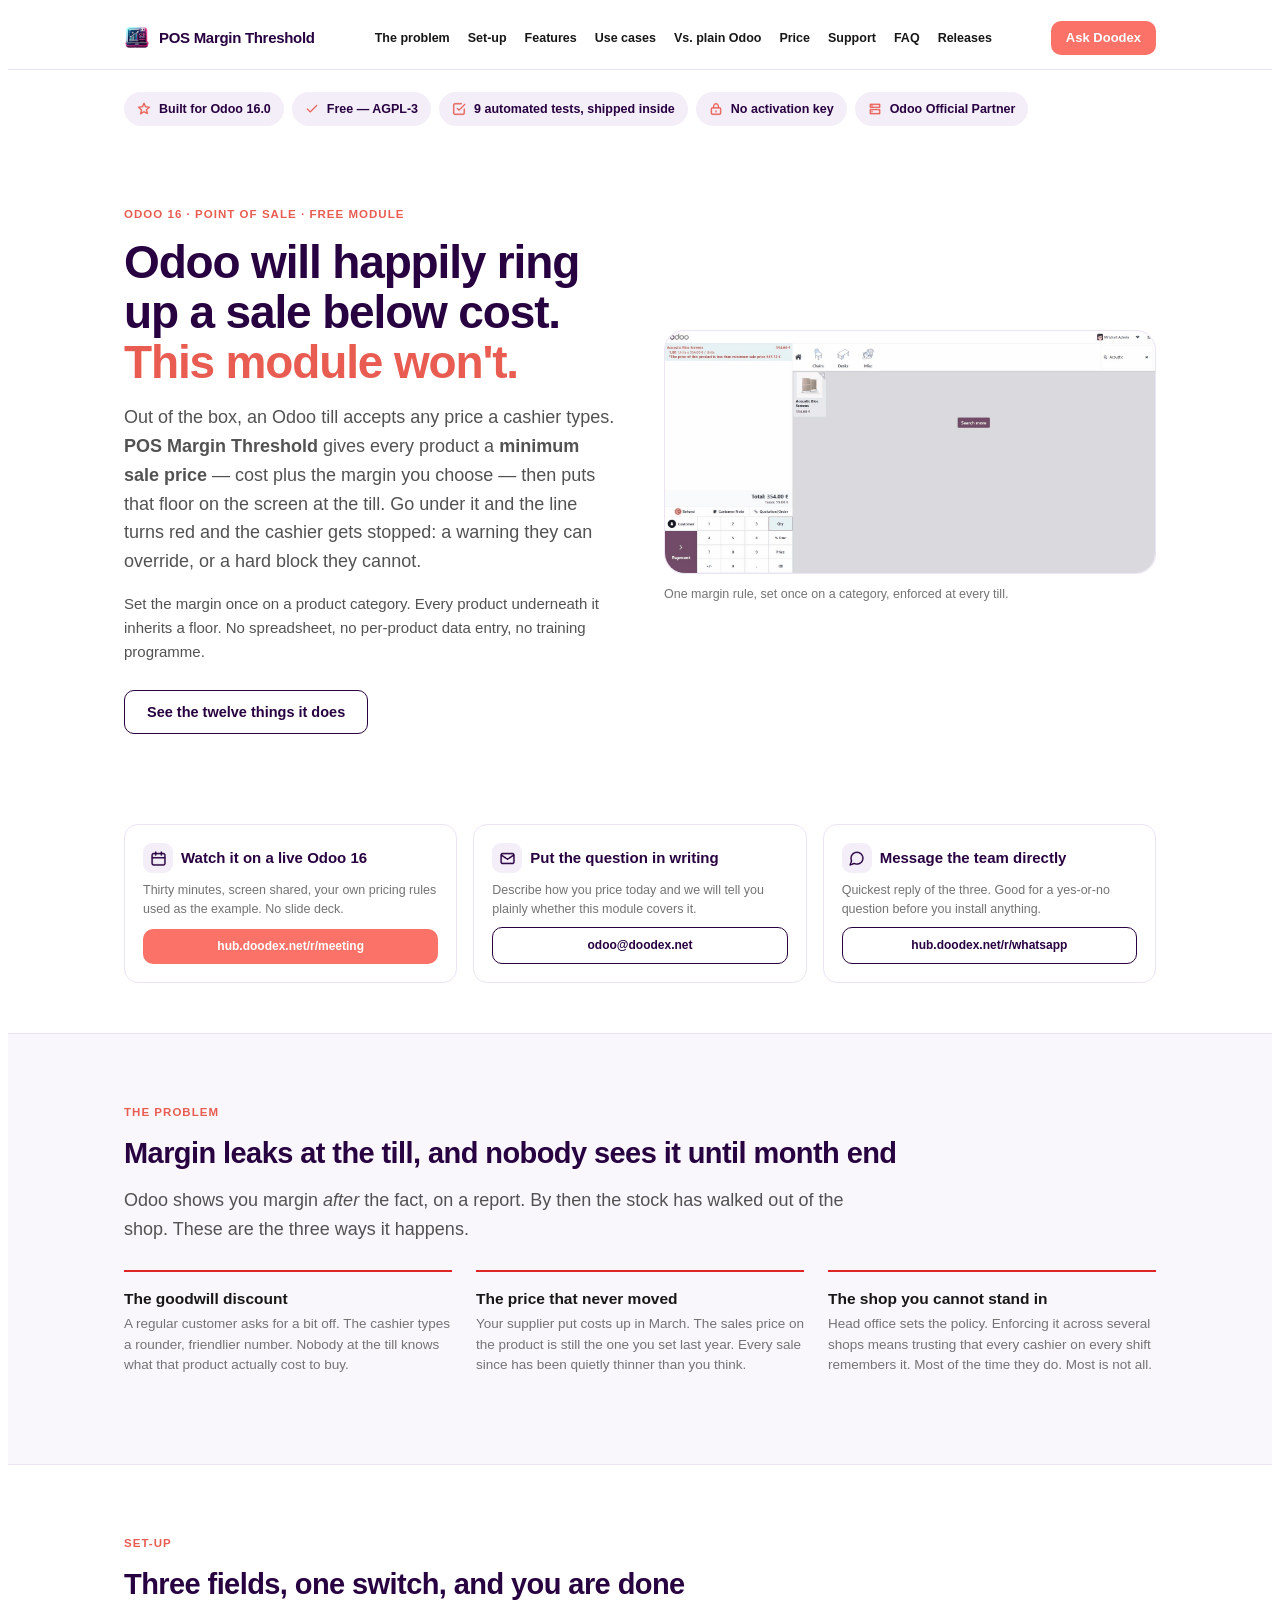
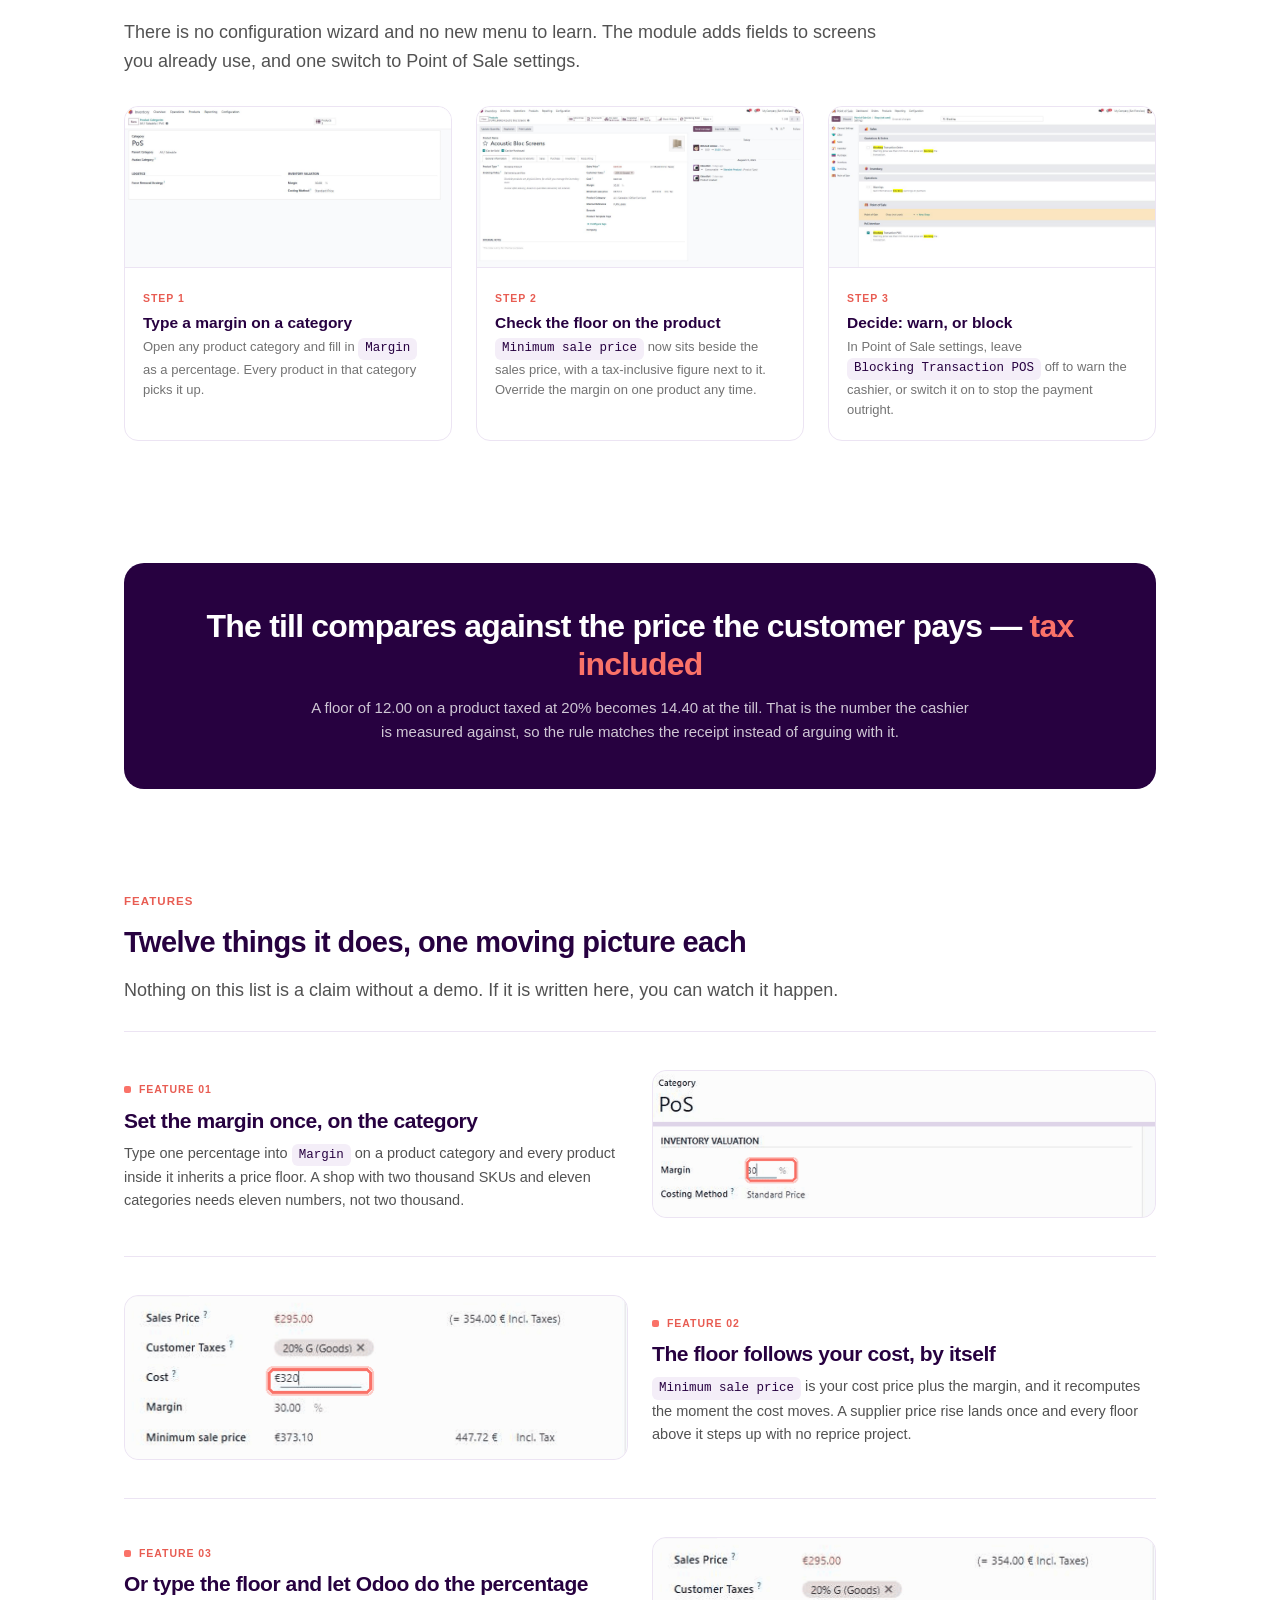
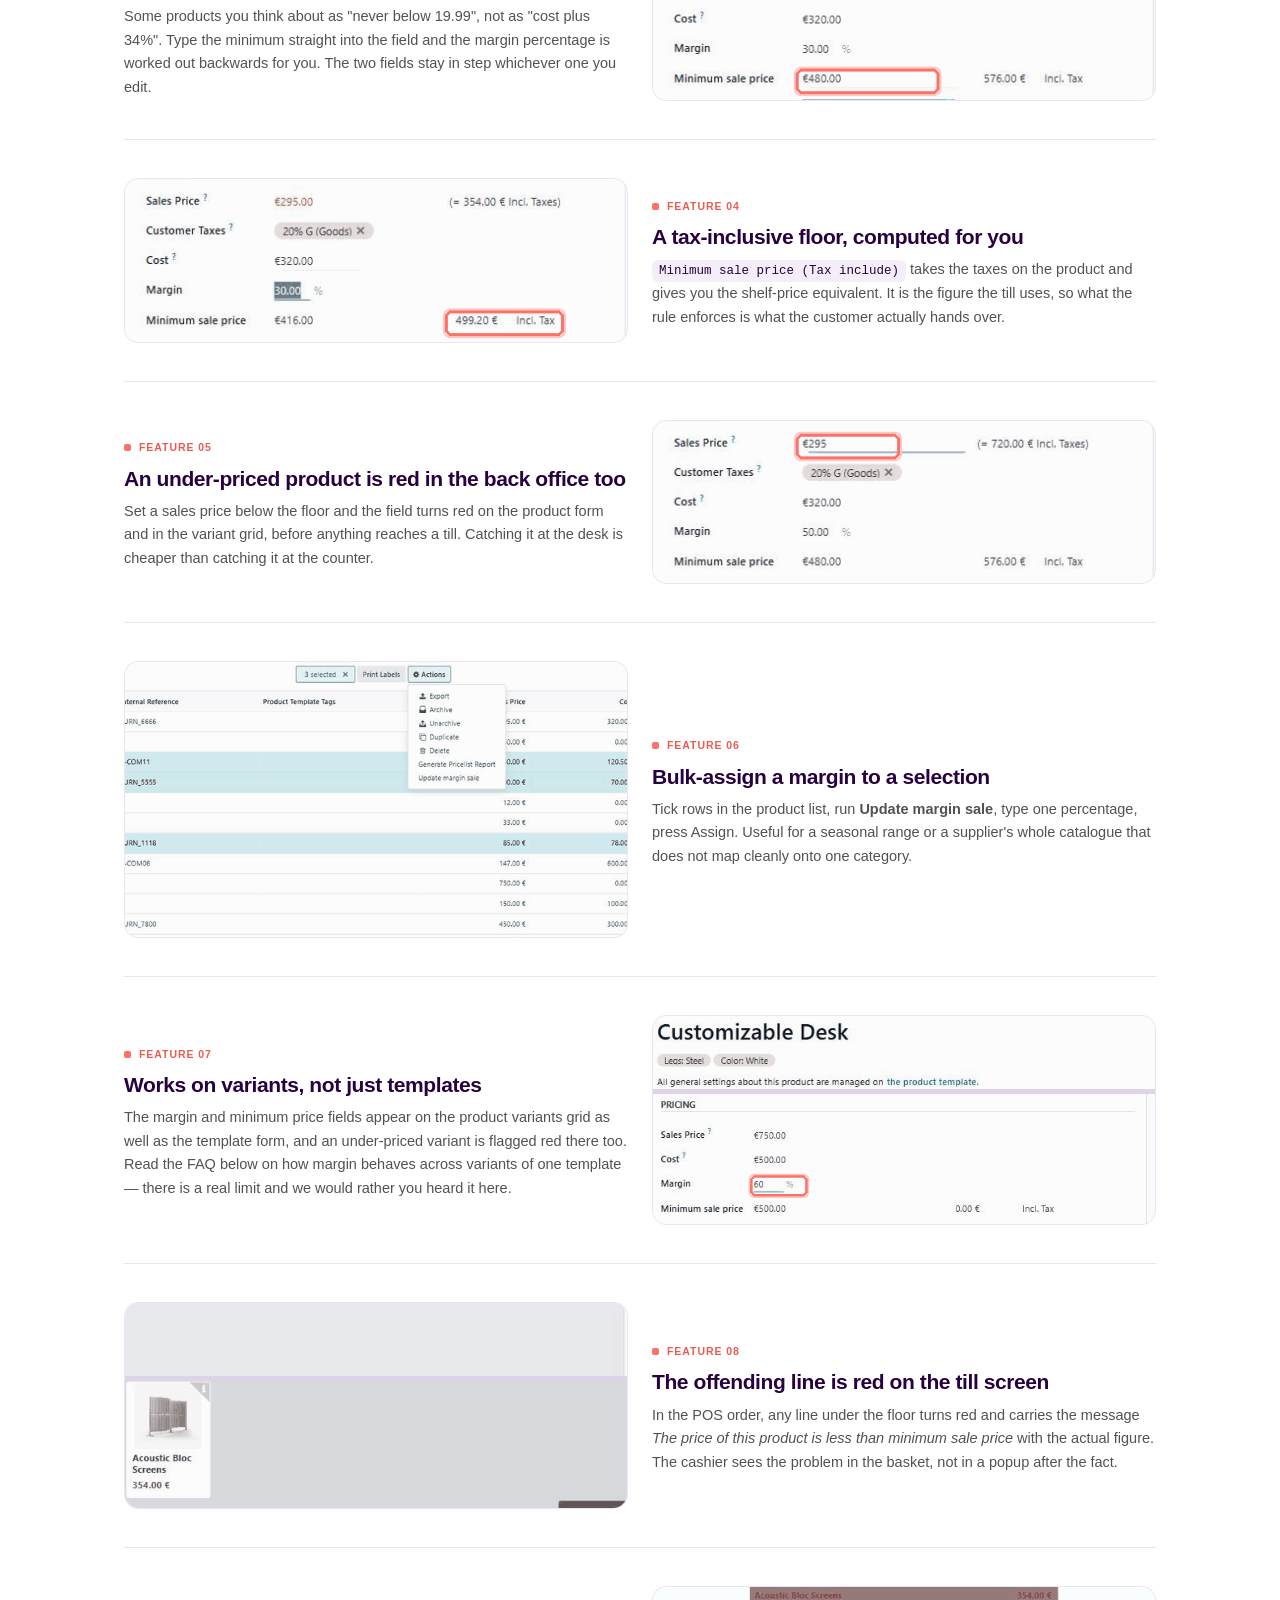
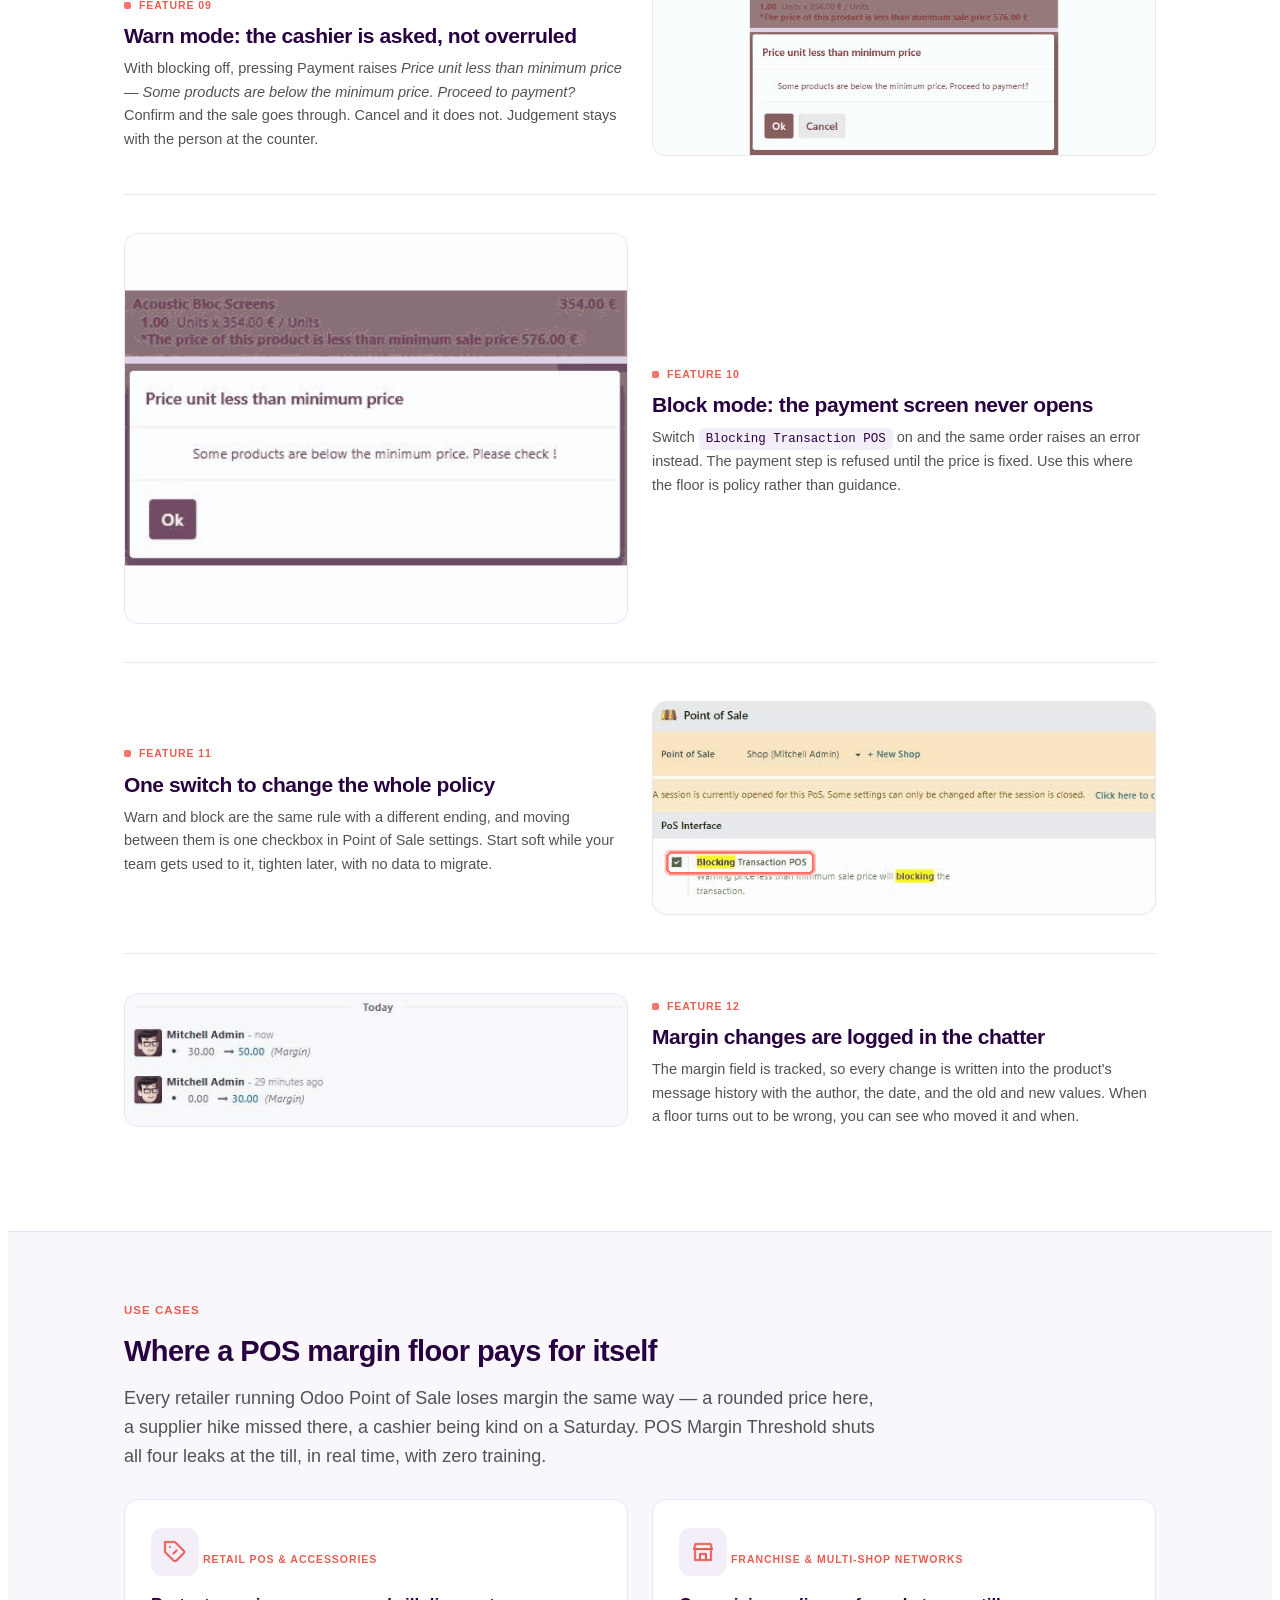
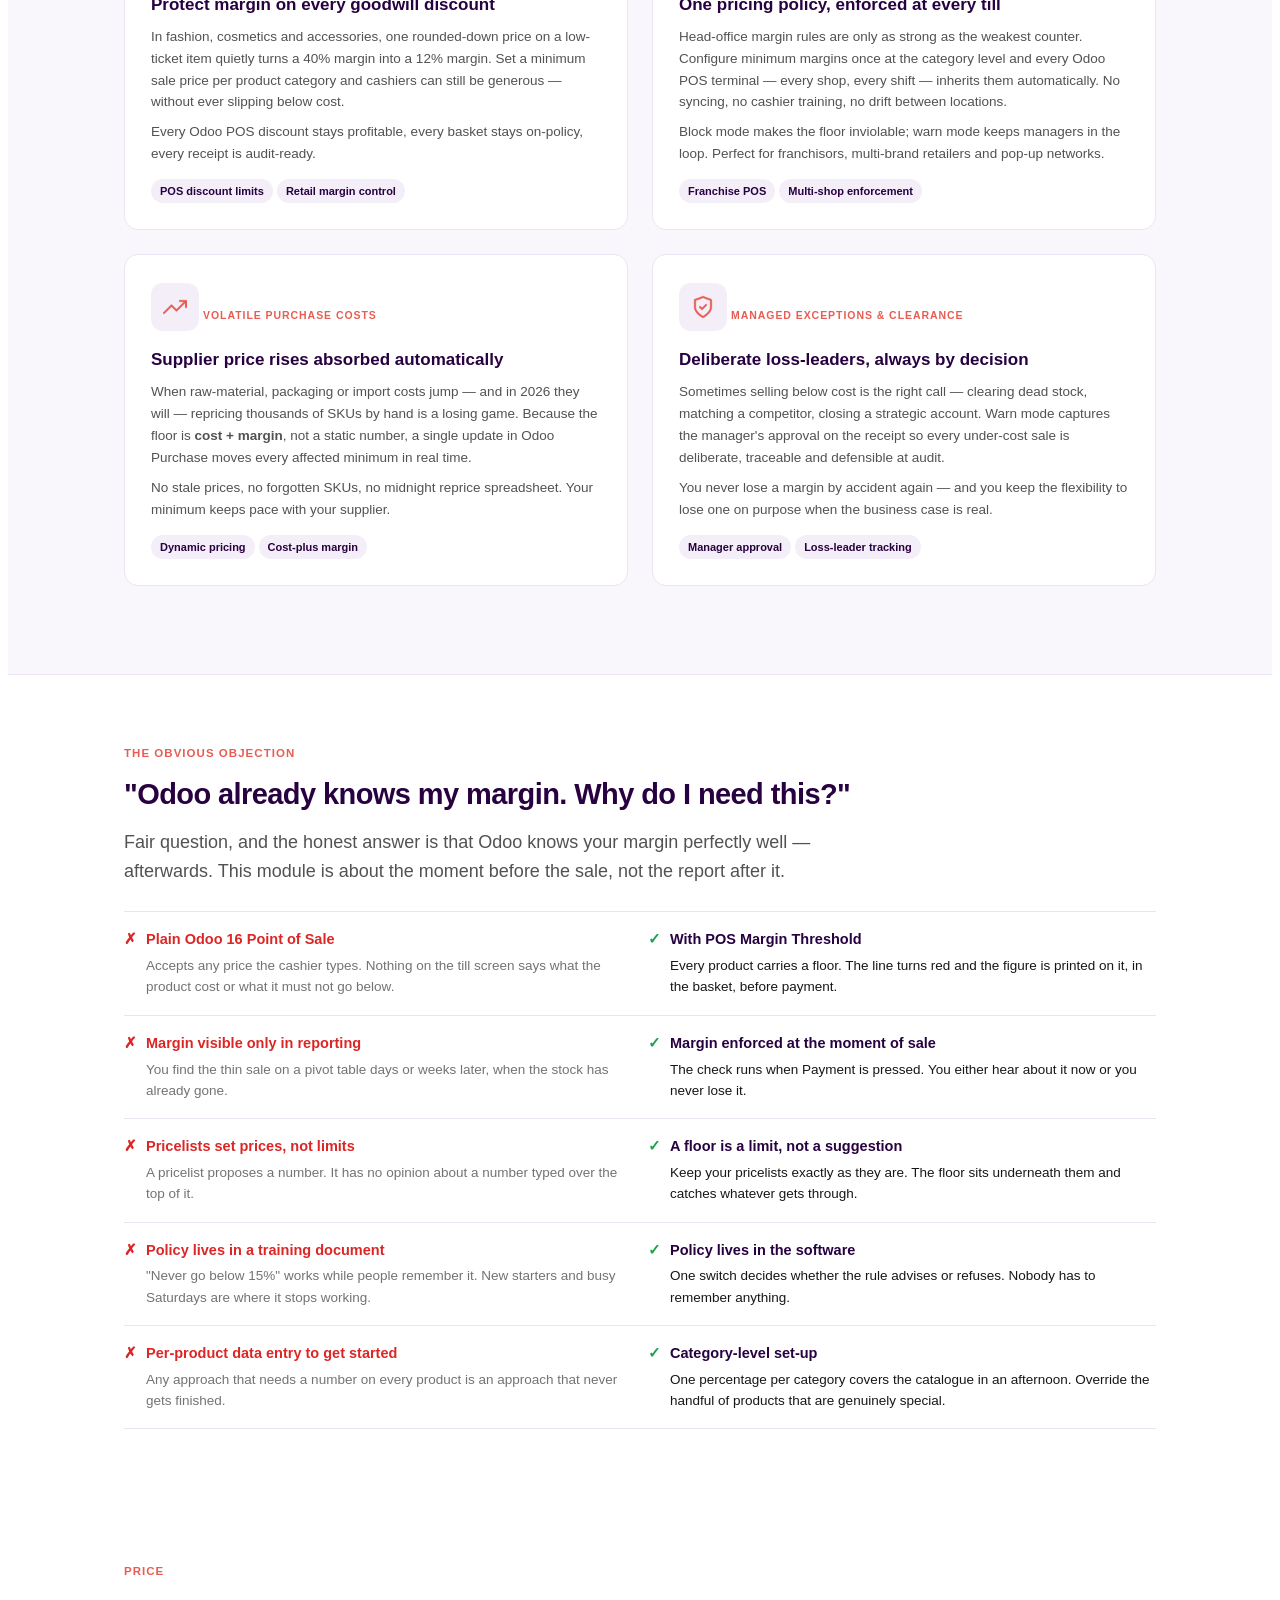
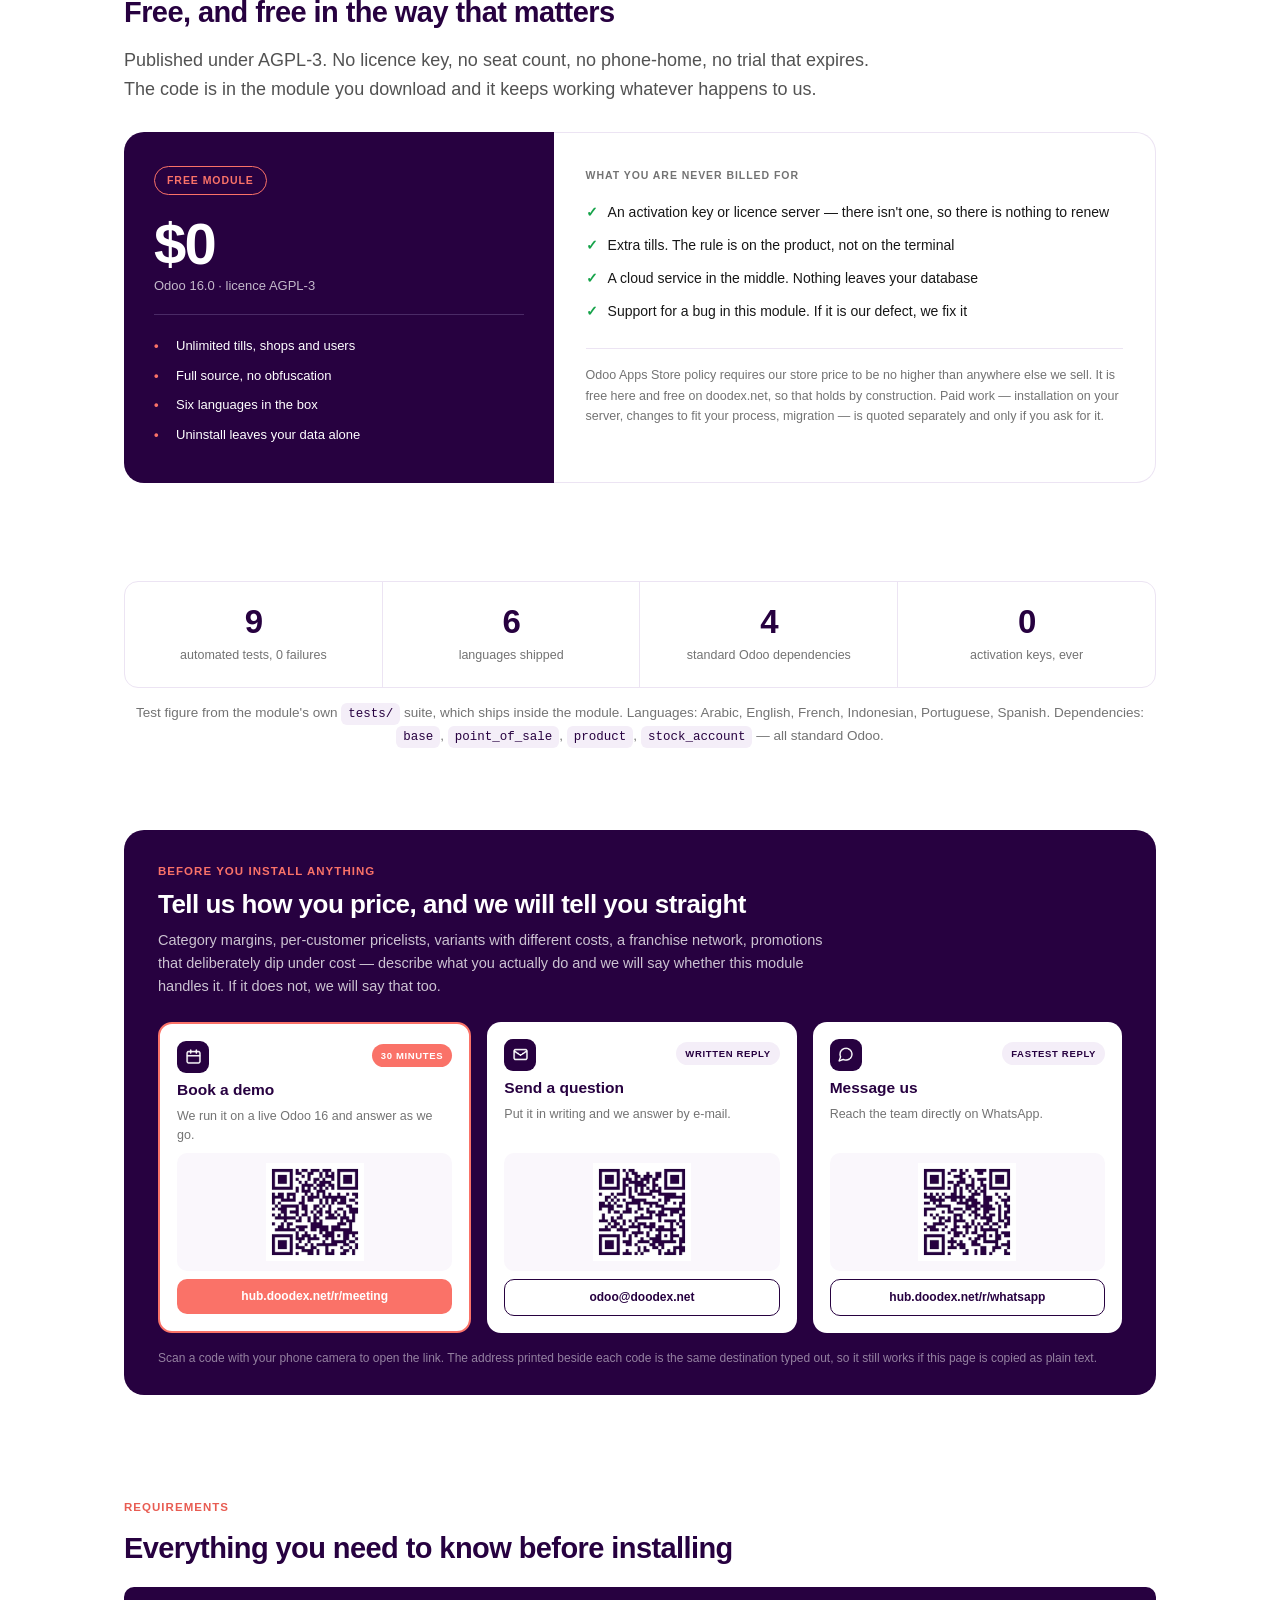
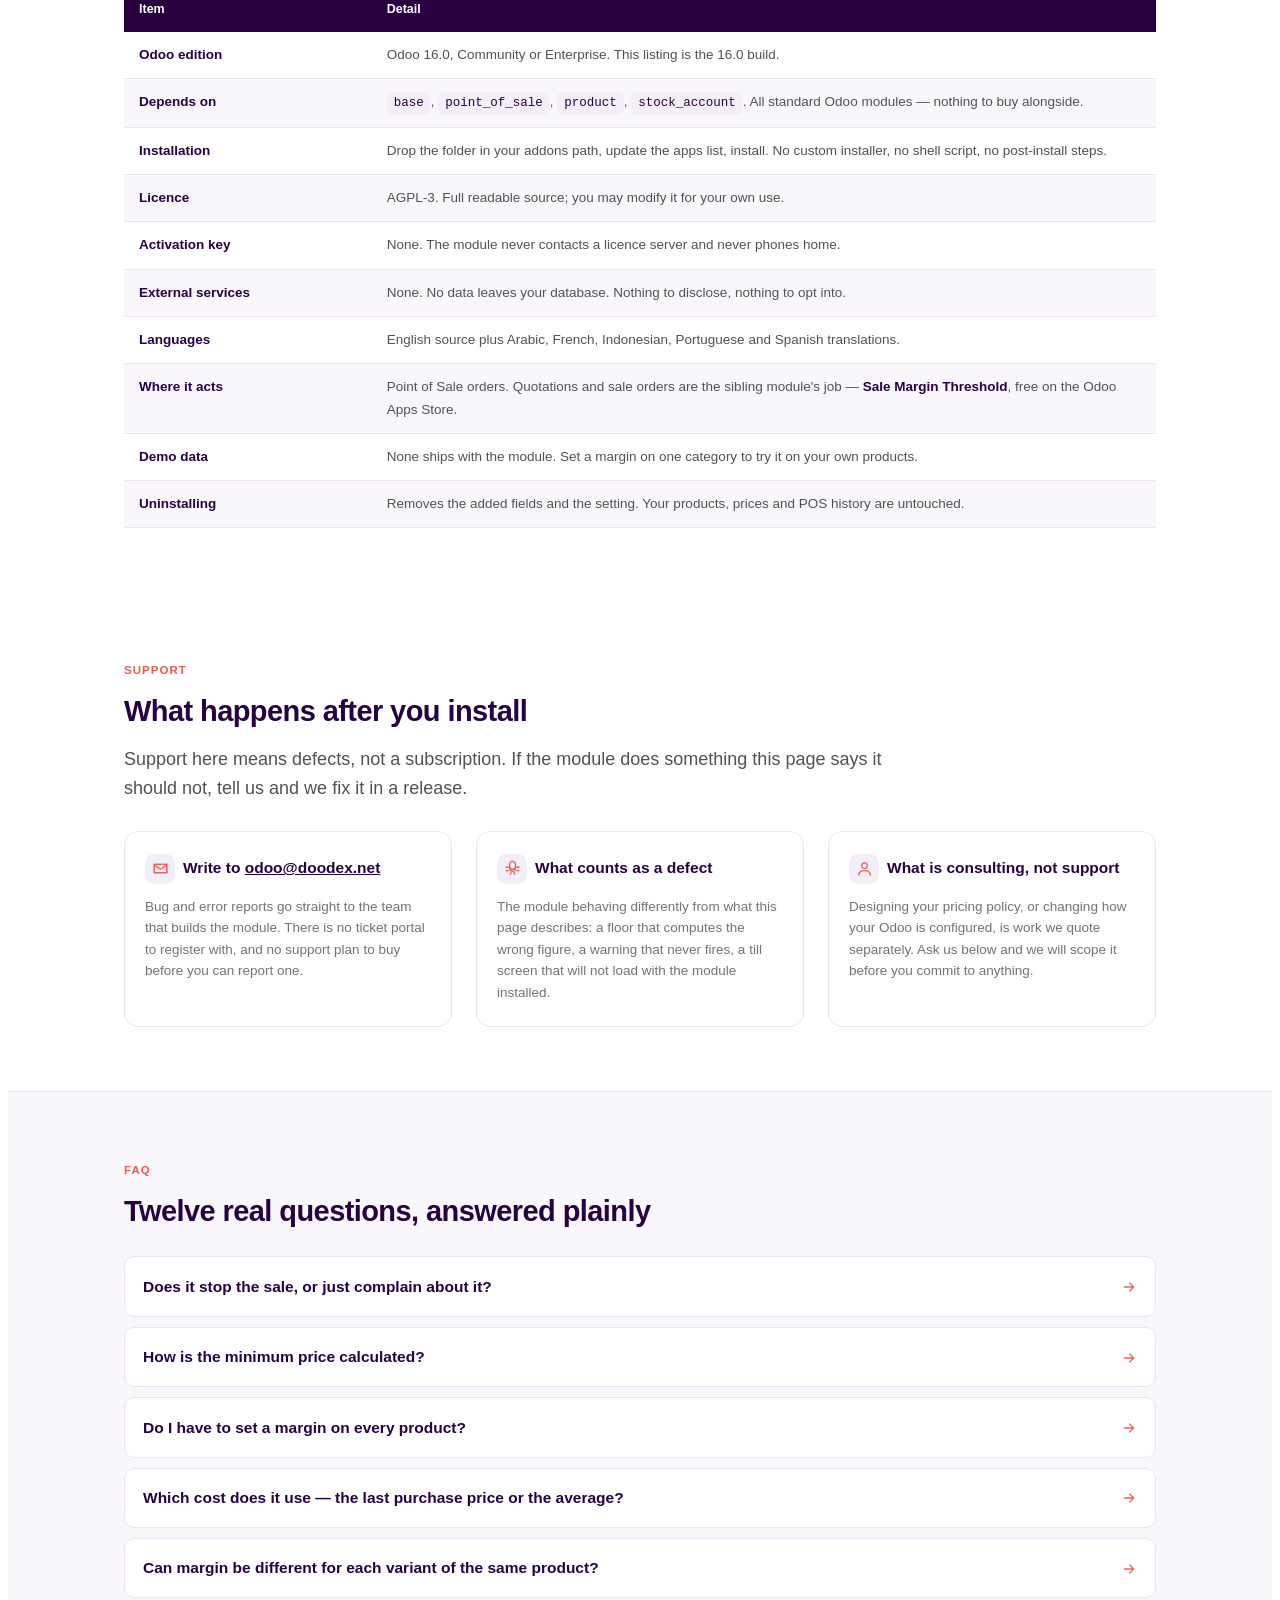
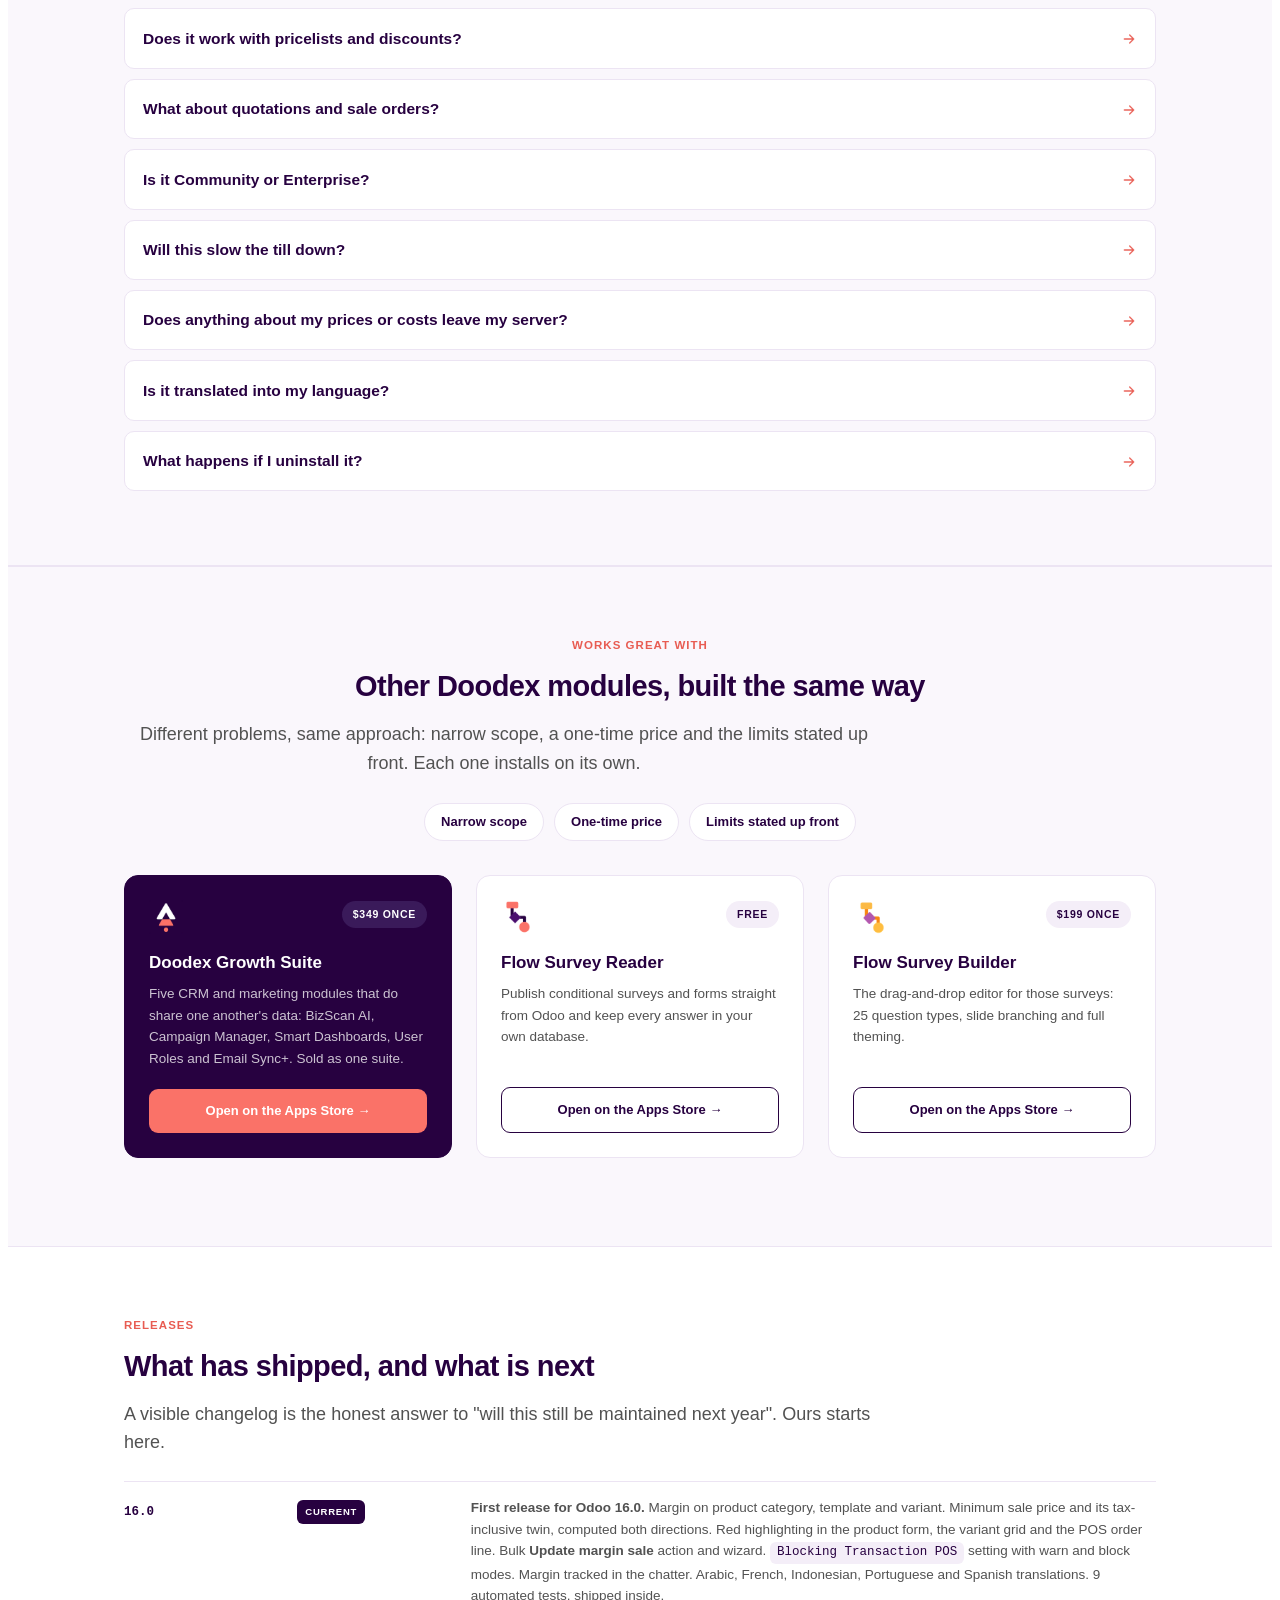
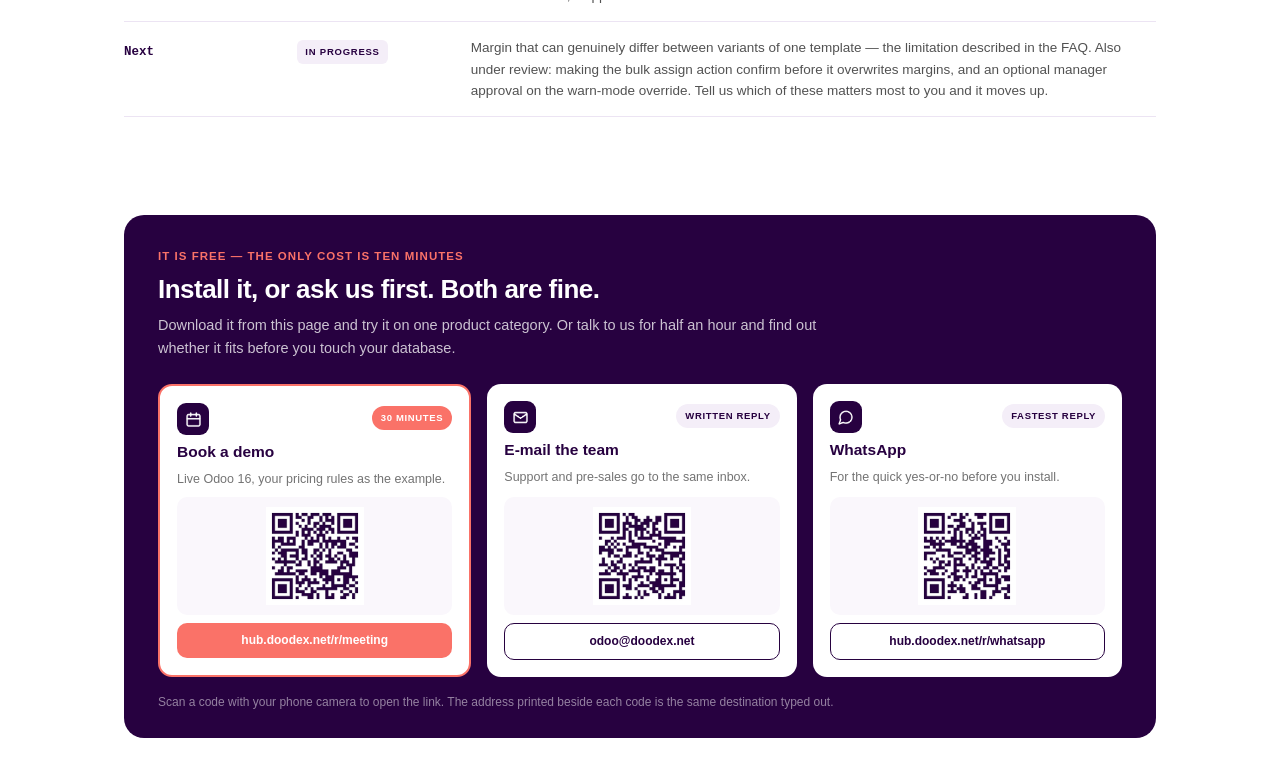
==== commit 5cccb0e0: "[fix]: pos_margin_threshold: update index.html" ====
--- a/pos_margin_threshold/static/description/index.html
+++ b/pos_margin_threshold/static/description/index.html
@@ -3,1267 +3,380 @@
 <head>
 <meta charset="utf-8">
 <meta name="viewport" content="width=device-width, initial-scale=1">
-<title>POS Margin Threshold for Odoo 17 &mdash; minimum sale price enforced at the till</title>
-<meta name="description" content="Set a margin once in Odoo and every Point of Sale till warns or blocks when a cashier sells below the minimum sale price. Free module for Odoo 17.0 by Doodex.">
+<title>POS Margin Threshold for Odoo 16 &mdash; minimum sale price enforced at the till</title>
+<meta name="description" content="Set a margin once in Odoo and every Point of Sale till warns or blocks when a cashier sells below the minimum sale price. Free module for Odoo 16.0 by Doodex.">
 </head>
 <body>
 <!--
   ==========================================================================
-  POS Margin Threshold  .  Odoo Apps Store listing  .  Odoo 17.0
+  POS Margin Threshold  .  Odoo Apps Store listing  .  Odoo 16.0
   Doodex  .  odoo@doodex.net
 
   GENERATED by tools/port_to_store.py from index.design.html. Do not hand-edit
-  presentation here - change the generator, or change copy in the design source
-  and regenerate. Verify every change with:
-      python3 tools/check_store_html.py static/description/index.html
-
-  Conventions follow the Advanced Sales Analysis listing.
-
-  NO EXTERNAL RESOURCE IS LOADED FROM THIS FILE, on purpose. The vendor
-  guidelines allow only resources inside static/description, canonical YouTube
-  links, Microsoft Teams links, mailto: and skype:, and they forbid JavaScript.
-  There is no CDN stylesheet, no script tag and no icon webfont here. Icons are
-  PNGs in ./assets/icons rasterised at 3x from this design's own SVG paths by
-  tools/make_icons.py - the store happens to serve FontAwesome today, but that
-  is a dependency this file has no business having, and a webfont icon renders
-  as nothing at all when the file is opened straight off disk.
-
-  NOTHING DEPENDS ON THE STYLESHEET. Odoo's html_sanitize() kills a STYLE block
-  outright and, under strict flags, deletes every inline CSS property outside
-  its whitelist. So every rule that matters is inline and whitelisted, and all
-  grid/flex layout is done with Bootstrap utility classes, which the store page
-  serves itself. The one STYLE block below is progressive enhancement only: it
-  restates the handful of Bootstrap grid/flex rules this page uses - in
-  Bootstrap 5's own values, so it resolves to exactly what Bootstrap already
-  computed when Bootstrap IS present - plus hover states and mobile heading
-  sizes. Delete it and the page is unchanged in substance; keep it and
-  index.html also lays out correctly opened off disk, in the system font.
+  presentation here - change the generator and rebuild. Then, in order:
+      python3 tools/check_store_html.py  static/description/index.html
+      python3 tools/prove_sanitizer.py   static/description/index.html
+  check_store_html must report 0 errors AND prove_sanitizer must report 0
+  differing rows. The first alone is not enough: it only warns about a style
+  block, so a listing can be 0-error and still fall apart on the store.
+
+  NO EXTERNAL RESOURCE IS LOADED FROM THIS FILE. The vendor guidelines allow
+  only resources inside static/description, canonical YouTube, Microsoft Teams,
+  mailto: and skype:, and they forbid JavaScript. No CDN, no script, no icon
+  webfont.
+
+  NO BOOTSTRAP CLASSES. The store does not reliably serve Bootstrap to the
+  description fragment; without it every row/col collapses to one column and
+  every gutter disappears. All layout is real table markup:
+    * table-layout:fixed with percentage widths for equal columns
+    * border-spacing for gutters (needs border-collapse:separate), with a
+      matching negative margin so the row still lines up with the headings
+    * height:1px on the layout table so cells in a row match height
+    * the <td> IS the card - it carries the background and the radius - and an
+      inner <div> carries the padding, because box-sizing is not on Odoo's
+      whitelist and no element may set a width and a padding at once
+    * the feature zigzag is just cell order, no order utility
+    * a card's bottom-anchored button is the last row of an inner
+      height:100% table, not margin-top:auto
+
+  NO <svg>. The sanitiser keeps the svg element but drops path/rect/circle, so
+  an inline icon arrives as an empty box. Icons are PNGs in ./assets/icons,
+  drawn at 132px from this design's own SVG paths by tools/make_icons.py.
+
+  PURE ASCII. The store drops <head>, so a UTF-8 byte is then read as
+  Windows-1252 - that is the mojibake that hit earlier listings. Every
+  non-ASCII character is written as a numeric entity.
 
   NEVER WRITE THESE in a style attribute, they are silently deleted:
-    background (shorthand - use background-color), background-image,
-    gap, all grid-*, all flex-* alignment, align-items, justify-content,
-    box-shadow, position/top/right/bottom/left, z-index, transform,
-    transition, animation, overflow, box-sizing, object-fit, word-wrap,
-    border-left, border-right (only border-top and border-bottom are
-    whitelisted - use border-left-width/style/color longhand).
-  Use the Bootstrap class instead. tools/port_to_store.py::legalize_styles
-  enforces this on every build.
-
-  TOKENS (resolved to literals - var() does not survive)
-    violet #270140  violet-2 #3a1a5a  coral #fa7268  coral-dk #e85c52
-    ink-2 #171717  ink-3 #525252  ink-4 #737373
-    surface #faf7fc  surface-2 #f4eef8  line #ece4f3
-    success #16a34a  danger #dc2626
-    radii 6 / 10 / 14 / 20 / 9999px
+    background (shorthand - use background-color), background-image, gap, all
+    grid-*, all flex-*, align-items, justify-content, box-shadow, box-sizing,
+    position/top/right/bottom/left, z-index, transform, transition, animation,
+    overflow, object-fit, word-wrap, border-left, border-right (only
+    border-top and border-bottom are whitelisted; use the -width/-style/-color
+    longhand). tools/port_to_store.py::legalize_styles enforces this.
+
+  TOKENS  violet #270140  violet-2 #3a1a5a  coral #fa7268  coral-dk #e85c52
+          ink-2 #171717  ink-3 #525252  ink-4 #737373
+          surface #faf7fc  surface-2 #f4eef8  line #ece4f3
+          success #16a34a  danger #dc2626   radii 6/10/14/20/9999px
   ==========================================================================
 -->
 
 <div class="pmt" style="background-color:#ffffff;color:#525252;font-family:Inter,-apple-system,BlinkMacSystemFont,'Segoe UI',Roboto,Helvetica,Arial,sans-serif;font-size:16px;line-height:1.65;text-align:left">
 <style>
-/* ------------------------------------------------------------------
-   GRID / FLEX FALLBACK - progressive enhancement, nothing load-bearing.
-   The layout is done with Bootstrap utility classes because the sanitiser
-   deletes display:grid, gap, flex-* and align-items from inline style
-   attributes. The store page serves Bootstrap 5, so on the store these
-   classes are already live and this block is killed with the rest of the
-   STYLE element - no effect either way. The rules exist so the file also
-   lays out correctly when opened straight off disk with no stylesheet at
-   all. Values and class names are Bootstrap 5's own, so wherever this
-   block does survive, every declaration resolves to what Bootstrap
-   already computed.
-   Covers only the classes this page uses: row, g-0/2/3/4/5, col-12,
-   col-6, col-md-2/3/4/5/6/7/8, col-lg-6, order-lg-1/2, d-flex,
-   d-inline-flex, d-block, flex-column, flex-wrap, flex-grow-1,
-   flex-shrink-0, align-items-start/center, justify-content-between/center,
-   gap-1/2/3, mt-auto, text-start/center, bg-white, shadow, shadow-sm,
-   h-100.
-   ------------------------------------------------------------------ */
-.pmt,.pmt *,.pmt *::before,.pmt *::after{box-sizing:border-box;}
-.pmt img{max-width:100%;}
-.pmt .row{--bs-gutter-x:1.5rem;--bs-gutter-y:0;display:flex;flex-wrap:wrap;
-  margin-top:calc(-1 * var(--bs-gutter-y));
-  margin-right:calc(-.5 * var(--bs-gutter-x));
-  margin-left:calc(-.5 * var(--bs-gutter-x));}
-.pmt .row > *{flex-shrink:0;width:100%;max-width:100%;
-  padding-right:calc(var(--bs-gutter-x) * .5);
-  padding-left:calc(var(--bs-gutter-x) * .5);
-  margin-top:var(--bs-gutter-y);}
-.pmt .g-0{--bs-gutter-x:0;--bs-gutter-y:0;}
-.pmt .g-2{--bs-gutter-x:.5rem;--bs-gutter-y:.5rem;}
-.pmt .g-3{--bs-gutter-x:1rem;--bs-gutter-y:1rem;}
-.pmt .g-4{--bs-gutter-x:1.5rem;--bs-gutter-y:1.5rem;}
-.pmt .g-5{--bs-gutter-x:3rem;--bs-gutter-y:3rem;}
-.pmt .col-12{flex:0 0 auto;width:100%;}
-.pmt .col-6{flex:0 0 auto;width:50%;}
-.pmt .d-flex{display:flex !important;}
-.pmt .d-inline-flex{display:inline-flex !important;}
-.pmt .d-block{display:block !important;}
-.pmt .flex-column{flex-direction:column !important;}
-.pmt .flex-wrap{flex-wrap:wrap !important;}
-.pmt .flex-grow-1{flex-grow:1 !important;}
-.pmt .flex-shrink-0{flex-shrink:0 !important;}
-.pmt .align-items-start{align-items:flex-start !important;}
-.pmt .align-items-center{align-items:center !important;}
-.pmt .justify-content-between{justify-content:space-between !important;}
-.pmt .justify-content-center{justify-content:center !important;}
-.pmt .gap-1{gap:.25rem !important;}
-.pmt .gap-2{gap:.5rem !important;}
-.pmt .gap-3{gap:1rem !important;}
-.pmt .mt-auto{margin-top:auto !important;}
-.pmt .text-start{text-align:left !important;}
-.pmt .text-center{text-align:center !important;}
-.pmt .bg-white{background-color:#ffffff !important;}
-.pmt .shadow{box-shadow:0 .5rem 1rem rgba(0,0,0,.15) !important;}
-.pmt .shadow-sm{box-shadow:0 .125rem .25rem rgba(0,0,0,.075) !important;}
-.pmt .h-100{height:100% !important;}
-@media (min-width:768px){
-  .pmt .col-md-2{flex:0 0 auto;width:16.66666667%;}
-  .pmt .col-md-3{flex:0 0 auto;width:25%;}
-  .pmt .col-md-4{flex:0 0 auto;width:33.33333333%;}
-  .pmt .col-md-5{flex:0 0 auto;width:41.66666667%;}
-  .pmt .col-md-6{flex:0 0 auto;width:50%;}
-  .pmt .col-md-7{flex:0 0 auto;width:58.33333333%;}
-  .pmt .col-md-8{flex:0 0 auto;width:66.66666667%;}
-}
-@media (min-width:992px){
-  .pmt .col-lg-6{flex:0 0 auto;width:50%;}
-  .pmt .order-lg-1{order:1 !important;}
-  .pmt .order-lg-2{order:2 !important;}
-}
-/* hover states and mobile type: enhancement only, gone on the store */
-.pmt .pmtjump:hover{background-color:#f4eef8;}
-.pmt a{overflow-wrap:anywhere;}
-@media (max-width:820px){
-  .pmt h1{font-size:32px !important;}
-  .pmt h2{font-size:23px !important;}
+/* ==========================================================================
+   NOT LOAD-BEARING. Every rule that matters is a style attribute using a
+   whitelisted property, and the whole layout is real table markup. Delete this
+   element and the page is unchanged in substance - tools/prove_sanitizer.py
+   performs exactly that test and requires 0 differing pixel rows.
+
+   NO box-sizing rule on purpose: the store kills this block, so any element
+   that set both a size and a padding would change size between preview and
+   store. The generator never emits that combination.
+
+   What lives here is progressive enhancement only:
+     * hover states, which cannot be inlined at all;
+     * the mobile collapse, which turns the layout tables into one column
+       under 820px. On a phone with this block killed the tables stay side by
+       side and get narrow - legible but tight.
+   ========================================================================== */
+.pmt img { max-width: 100%; }
+.pmt .jump a:hover { background-color: #f4eef8; color: #270140; }
+.pmt .pbtn { transition: opacity .15s ease; }
+.pmt .pbtn:hover { opacity: .9; }
+@media (max-width: 820px) {
+  .pmt h1 { font-size: 32px !important; }
+  .pmt h2 { font-size: 23px !important; }
+  .pmt table.lay { display: block !important; margin: 0 !important; }
+  .pmt table.lay > tbody,
+  .pmt table.lay > tbody > tr { display: block !important; }
+  .pmt table.lay > tbody > tr > td {
+    display: block !important;
+    width: auto !important;
+    border-left-width: 0 !important;
+    margin-bottom: 14px;
+  }
 }
 </style>
 <!-- ============================== HEADER ============================== -->
-<div style="border-bottom-width:1px;border-bottom-style:solid;border-bottom-color:#ece4f3;background-color:#ffffff">
-<div style="max-width:1080px;margin:0 auto;padding:0 24px">
-<div class="d-flex flex-wrap align-items-center justify-content-between gap-3" style="padding:13px 0">
-  <div class="d-inline-flex align-items-center gap-2" style="font-size:15px;font-weight:800;color:#270140;letter-spacing:-.02em;white-space:nowrap">
-    <img src="./assets/icons/brand-logo.png" alt="POS Margin Threshold logo" width="24" height="24" style="width:24px;height:24px;display:block;border-radius:6px">
-    <span>POS Margin Threshold</span>
-  </div>
-  <div class="d-flex flex-wrap">
-    <a class="pmtjump" href="#pmt-why" style="text-decoration:none;color:#171717;font-size:12.5px;font-weight:600;padding:7px 9px;border-radius:9999px;white-space:nowrap">The problem</a>
-    <a class="pmtjump" href="#pmt-setup" style="text-decoration:none;color:#171717;font-size:12.5px;font-weight:600;padding:7px 9px;border-radius:9999px;white-space:nowrap">Set-up</a>
-    <a class="pmtjump" href="#pmt-features" style="text-decoration:none;color:#171717;font-size:12.5px;font-weight:600;padding:7px 9px;border-radius:9999px;white-space:nowrap">Features</a>
-    <a class="pmtjump" href="#pmt-usecases" style="text-decoration:none;color:#171717;font-size:12.5px;font-weight:600;padding:7px 9px;border-radius:9999px;white-space:nowrap">Use cases</a>
-    <a class="pmtjump" href="#pmt-native" style="text-decoration:none;color:#171717;font-size:12.5px;font-weight:600;padding:7px 9px;border-radius:9999px;white-space:nowrap">Vs. plain Odoo</a>
-    <a class="pmtjump" href="#pmt-price" style="text-decoration:none;color:#171717;font-size:12.5px;font-weight:600;padding:7px 9px;border-radius:9999px;white-space:nowrap">Price</a>
-    <a class="pmtjump" href="#pmt-faq" style="text-decoration:none;color:#171717;font-size:12.5px;font-weight:600;padding:7px 9px;border-radius:9999px;white-space:nowrap">FAQ</a>
-    <a class="pmtjump" href="#pmt-releases" style="text-decoration:none;color:#171717;font-size:12.5px;font-weight:600;padding:7px 9px;border-radius:9999px;white-space:nowrap">Releases</a>
-  </div>
-  <a class="d-inline-flex align-items-center gap-2 shadow-sm" href="mailto:odoo@doodex.net" style="background-color:#fa7268;color:#ffffff;font-weight:700;text-decoration:none;border-radius:10px;line-height:1.25;font-size:13px;padding:9px 15px">Ask Doodex</a>
+<div style="background-color:#faf7fc;background-color:#ffffff;border-bottom-width:1px;border-bottom-style:solid;border-bottom-color:#ece4f3">
+<div style="max-width:1032px;margin:0 auto;padding:0 24px">
+<div style="padding:13px 0">
+<table class="lay" style="width:100%;border-collapse:collapse;border-spacing:0px 0px;text-align:left"><tbody><tr><td style="padding:0;width:1%;vertical-align:middle"><table style="border-collapse:collapse;border-spacing:0px 0px"><tbody><tr><td style="vertical-align:middle;padding-right:9px"><img src="./assets/icons/brand-logo.png" alt="POS Margin Threshold logo" style="display:block;width:24px;height:24px;max-width:none;border-radius:6px"></td><td style="vertical-align:middle;font-size:15px;font-weight:800;color:#270140;letter-spacing:-.02em;white-space:nowrap">POS Margin Threshold</td></tr></tbody></table></td><td style="padding:0;vertical-align:middle"><div class="jump" style="text-align:center"><a href="#pmt-why" style="text-decoration:none;color:#171717;font-size:12.5px;font-weight:600;padding:7px 9px;border-radius:9999px;white-space:nowrap;display:inline-block">The problem</a><a href="#pmt-setup" style="text-decoration:none;color:#171717;font-size:12.5px;font-weight:600;padding:7px 9px;border-radius:9999px;white-space:nowrap;display:inline-block">Set-up</a><a href="#pmt-features" style="text-decoration:none;color:#171717;font-size:12.5px;font-weight:600;padding:7px 9px;border-radius:9999px;white-space:nowrap;display:inline-block">Features</a><a href="#pmt-usecases" style="text-decoration:none;color:#171717;font-size:12.5px;font-weight:600;padding:7px 9px;border-radius:9999px;white-space:nowrap;display:inline-block">Use cases</a><a href="#pmt-native" style="text-decoration:none;color:#171717;font-size:12.5px;font-weight:600;padding:7px 9px;border-radius:9999px;white-space:nowrap;display:inline-block">Vs. plain Odoo</a><a href="#pmt-price" style="text-decoration:none;color:#171717;font-size:12.5px;font-weight:600;padding:7px 9px;border-radius:9999px;white-space:nowrap;display:inline-block">Price</a><a href="#pmt-support" style="text-decoration:none;color:#171717;font-size:12.5px;font-weight:600;padding:7px 9px;border-radius:9999px;white-space:nowrap;display:inline-block">Support</a><a href="#pmt-faq" style="text-decoration:none;color:#171717;font-size:12.5px;font-weight:600;padding:7px 9px;border-radius:9999px;white-space:nowrap;display:inline-block">FAQ</a><a href="#pmt-releases" style="text-decoration:none;color:#171717;font-size:12.5px;font-weight:600;padding:7px 9px;border-radius:9999px;white-space:nowrap;display:inline-block">Releases</a></div></td><td style="padding:0;width:1%;vertical-align:middle"><a class="pbtn" href="mailto:odoo@doodex.net" style="background-color:#fa7268;color:#ffffff;font-weight:700;text-decoration:none;border-radius:10px;line-height:1.25;font-size:13px;padding:9px 15px;display:inline-block;white-space:nowrap">Ask Doodex</a></td></tr></tbody></table>
 </div>
 </div>
 </div>
 
 <!-- ============================== TRUST BAR ============================== -->
-<div style="max-width:1080px;margin:0 auto;padding:0 24px">
-<div class="d-flex flex-wrap gap-2" style="padding:18px 0">
-  <span class="d-inline-flex align-items-center gap-2" style="font-size:12.5px;font-weight:600;color:#270140;background-color:#f4eef8;padding:7px 13px;border-radius:9999px"><img class="pmtico" src="./assets/icons/ic-chip-odoo.png" alt="" style="display:inline-block;width:14px;height:14px;max-width:none;vertical-align:middle">Built for Odoo 17.0</span>
-  <span class="d-inline-flex align-items-center gap-2" style="font-size:12.5px;font-weight:600;color:#270140;background-color:#f4eef8;padding:7px 13px;border-radius:9999px"><img class="pmtico" src="./assets/icons/ic-chip-free.png" alt="" style="display:inline-block;width:14px;height:14px;max-width:none;vertical-align:middle">Free &#8212; AGPL-3</span>
-  <span class="d-inline-flex align-items-center gap-2" style="font-size:12.5px;font-weight:600;color:#270140;background-color:#f4eef8;padding:7px 13px;border-radius:9999px"><img class="pmtico" src="./assets/icons/ic-chip-tests.png" alt="" style="display:inline-block;width:14px;height:14px;max-width:none;vertical-align:middle">9 automated tests, 0 failures</span>
-  <span class="d-inline-flex align-items-center gap-2" style="font-size:12.5px;font-weight:600;color:#270140;background-color:#f4eef8;padding:7px 13px;border-radius:9999px"><img class="pmtico" src="./assets/icons/ic-chip-key.png" alt="" style="display:inline-block;width:14px;height:14px;max-width:none;vertical-align:middle">No activation key</span>
-  <span class="d-inline-flex align-items-center gap-2" style="font-size:12.5px;font-weight:600;color:#270140;background-color:#f4eef8;padding:7px 13px;border-radius:9999px"><img class="pmtico" src="./assets/icons/ic-chip-partner.png" alt="" style="display:inline-block;width:14px;height:14px;max-width:none;vertical-align:middle">Odoo Official Partner</span>
-</div>
+<div style="max-width:1032px;margin:0 auto;padding:0 24px">
+<div style="padding:18px 0"><span style="display:inline-block;font-size:12.5px;font-weight:600;color:#270140;background-color:#f4eef8;border-radius:9999px;padding:7px 13px;margin:4px 8px 4px 0;white-space:nowrap"><img class="pmtico" src="./assets/icons/ic-chip-odoo.png" alt="" style="display:inline-block;width:14px;height:14px;max-width:none;vertical-align:middle"><span style="padding-left:8px">Built for Odoo 16.0</span></span><span style="display:inline-block;font-size:12.5px;font-weight:600;color:#270140;background-color:#f4eef8;border-radius:9999px;padding:7px 13px;margin:4px 8px 4px 0;white-space:nowrap"><img class="pmtico" src="./assets/icons/ic-chip-free.png" alt="" style="display:inline-block;width:14px;height:14px;max-width:none;vertical-align:middle"><span style="padding-left:8px">Free &#8212; AGPL-3</span></span><span style="display:inline-block;font-size:12.5px;font-weight:600;color:#270140;background-color:#f4eef8;border-radius:9999px;padding:7px 13px;margin:4px 8px 4px 0;white-space:nowrap"><img class="pmtico" src="./assets/icons/ic-chip-tests.png" alt="" style="display:inline-block;width:14px;height:14px;max-width:none;vertical-align:middle"><span style="padding-left:8px">9 automated tests, shipped inside</span></span><span style="display:inline-block;font-size:12.5px;font-weight:600;color:#270140;background-color:#f4eef8;border-radius:9999px;padding:7px 13px;margin:4px 8px 4px 0;white-space:nowrap"><img class="pmtico" src="./assets/icons/ic-chip-key.png" alt="" style="display:inline-block;width:14px;height:14px;max-width:none;vertical-align:middle"><span style="padding-left:8px">No activation key</span></span><span style="display:inline-block;font-size:12.5px;font-weight:600;color:#270140;background-color:#f4eef8;border-radius:9999px;padding:7px 13px;margin:4px 8px 4px 0;white-space:nowrap"><img class="pmtico" src="./assets/icons/ic-chip-partner.png" alt="" style="display:inline-block;width:14px;height:14px;max-width:none;vertical-align:middle"><span style="padding-left:8px">Odoo Official Partner</span></span></div>
 </div>
 
 <!-- ============================== HERO ============================== -->
-<div style="max-width:1080px;margin:0 auto;padding:0 24px">
-<div class="row g-5 align-items-center" style="padding:52px 0 8px">
-  <div class="col-12 col-lg-6">
-    <p style="display:inline-block;font-size:11.5px;font-weight:800;letter-spacing:.09em;text-transform:uppercase;color:#e85c52;margin:0 0 14px">Odoo 17 &#183; Point of Sale &#183; Free module</p>
-    <h1 style="color:#270140;font-size:46px;font-weight:800;line-height:1.08;letter-spacing:-.025em;margin:0">Odoo will happily ring up a sale below cost.
-                        <span style="color:#e85c52">This module won't.</span></h1>
-    <p style="font-size:18px;line-height:1.6;color:#525252;margin:16px 0 0">Out of the box, an Odoo till accepts any price a cashier
-                        types. <b>POS Margin Threshold</b> gives every product a
-                        <b>minimum sale price</b> &#8212; cost plus the margin
-                        you choose &#8212; then puts that floor on the screen at
-                        the till. Go under it and the line turns red and the
-                        cashier gets stopped: a warning they can override, or a
-                        hard block they cannot.</p>
-    <p style="font-size:15px;line-height:1.6;color:#525252;margin:16px 0 0">Set the margin once on a product category. Every product
-                        underneath it inherits a floor. No spreadsheet, no
-                        per-product data entry, no training programme.</p>
-    <div class="d-flex flex-wrap gap-2" style="margin-top:26px">
-      <a class="d-inline-flex align-items-center gap-2" href="#pmt-features" style="background-color:#ffffff;color:#270140;border-width:1.5px;border-style:solid;border-color:#270140;font-weight:700;text-decoration:none;border-radius:10px;line-height:1.25;font-size:14.5px;padding:12px 22px">See the twelve things it does</a>
-    </div>
-  </div>
-  <div class="col-12 col-lg-6">
-    <div class="shadow" style="border-radius:20px;background-color:#faf7fc">
-      <img src="./assets/gifs/hero-full-journey.gif" alt="POS Margin Threshold in Odoo 17: a margin percentage is typed on a product category, the minimum sale price appears on the product, then a Point of Sale order line turns red and the payment is stopped." style="display:block;width:100%;height:auto;border-radius:20px">
-    </div>
-    <p style="font-size:12.5px;color:#737373;margin:10px 0 0">One margin rule, set once on a category, enforced at
-                        every till.</p>
-  </div>
+<div style="max-width:1032px;margin:0 auto;padding:0 24px">
+<div style="padding:52px 0 56px">
+<table class="lay" style="width:calc(100% + 48px);margin:0 -24px;table-layout:fixed;border-collapse:collapse;border-spacing:0px 0px"><tbody><tr><td style="padding:0;width:50%;vertical-align:middle"><div style="padding:0 24px"><p style="display:inline-block;font-size:11.5px;font-weight:800;letter-spacing:.09em;text-transform:uppercase;color:#e85c52;margin:0 0 14px">Odoo 16 &#183; Point of Sale &#183; Free module</p><h1 style="color:#270140;font-size:46px;font-weight:800;line-height:1.08;letter-spacing:-.025em;margin:0">Odoo will happily ring up a sale below cost. <span style="color:#e85c52">This module won't.</span></h1><p style="font-size:18px;line-height:1.6;color:#525252;margin:16px 0 0">Out of the box, an Odoo till accepts any price a cashier types. <b>POS Margin Threshold</b> gives every product a <b>minimum sale price</b> &#8212; cost plus the margin you choose &#8212; then puts that floor on the screen at the till. Go under it and the line turns red and the cashier gets stopped: a warning they can override, or a hard block they cannot.</p><p style="font-size:15px;line-height:1.6;color:#525252;margin:16px 0 0">Set the margin once on a product category. Every product underneath it inherits a floor. No spreadsheet, no per-product data entry, no training programme.</p><div style="margin-top:26px"><a class="pbtn" href="#pmt-features" style="background-color:#ffffff;color:#270140;border-width:1.5px;border-style:solid;border-color:#270140;font-weight:700;text-decoration:none;border-radius:10px;line-height:1.25;font-size:14.5px;padding:12px 22px;display:inline-block">See the twelve things it does</a></div></div></td><td style="padding:0;width:50%;vertical-align:middle"><div style="padding:0 24px"><div style="background-color:#faf7fc;border-radius:20px;border-width:1px;border-style:solid;border-color:#ece4f3"><img src="./assets/gifs/hero-full-journey.gif" alt="POS Margin Threshold: a margin percentage is typed on a product category, the minimum sale price appears on the product, then a Point of Sale order line turns red and the payment is stopped." style="display:block;width:100%;height:auto;border-radius:20px"></div><p style="font-size:12.5px;color:#737373;margin:10px 0 0">One margin rule, set once on a category, enforced at every till.</p></div></td></tr></tbody></table>
 </div>
 </div>
 
 <!-- ============================== THREE ROUTES ============================== -->
-<div style="max-width:1080px;margin:0 auto;padding:0 24px">
-<div class="row g-3" style="padding:34px 0">
-  <div class="col-12 col-md-4">
-    <div class="h-100 d-flex flex-column gap-2 bg-white shadow-sm" style="border-radius:14px;background-color:#ffffff;padding:18px">
-      <div class="d-flex align-items-center gap-2">
-        <span class="d-inline-flex align-items-center justify-content-center flex-shrink-0" style="width:30px;height:30px;border-radius:9px;background-color:#f4eef8;color:#270140"><img class="pmtico" src="./assets/icons/ic-route-demo.png" alt="" style="display:inline-block;width:17px;height:17px;max-width:none;vertical-align:middle"></span>
-        <h3 style="color:#270140;font-size:15px;font-weight:700;line-height:1.35;margin:0">Watch it on a live Odoo 17</h3>
-      </div>
-      <p class="flex-grow-1" style="font-size:12.5px;color:#737373;line-height:1.5;margin:0">Thirty minutes, screen shared, your own pricing rules
-                        used as the example. No slide deck.</p>
-      <a class="d-inline-flex align-items-center justify-content-center gap-2 shadow-sm" style="background-color:#fa7268;color:#ffffff;font-weight:700;text-decoration:none;border-radius:10px;line-height:1.25;font-size:12px;padding:10px">hub.doodex.net<wbr/>/r/meeting</a>
-    </div>
-  </div>
-  <div class="col-12 col-md-4">
-    <div class="h-100 d-flex flex-column gap-2 bg-white shadow-sm" style="border-radius:14px;background-color:#ffffff;padding:18px">
-      <div class="d-flex align-items-center gap-2">
-        <span class="d-inline-flex align-items-center justify-content-center flex-shrink-0" style="width:30px;height:30px;border-radius:9px;background-color:#f4eef8;color:#270140"><img class="pmtico" src="./assets/icons/ic-route-mail.png" alt="" style="display:inline-block;width:17px;height:17px;max-width:none;vertical-align:middle"></span>
-        <h3 style="color:#270140;font-size:15px;font-weight:700;line-height:1.35;margin:0">Put the question in writing</h3>
-      </div>
-      <p class="flex-grow-1" style="font-size:12.5px;color:#737373;line-height:1.5;margin:0">Describe how you price today and we will tell you
-                        plainly whether this module covers it.</p>
-      <a class="d-inline-flex align-items-center justify-content-center gap-2" href="mailto:odoo@doodex.net" style="background-color:#ffffff;color:#270140;border-width:1.5px;border-style:solid;border-color:#270140;font-weight:700;text-decoration:none;border-radius:10px;line-height:1.25;font-size:12px;padding:10px">odoo@doodex.net</a>
-    </div>
-  </div>
-  <div class="col-12 col-md-4">
-    <div class="h-100 d-flex flex-column gap-2 bg-white shadow-sm" style="border-radius:14px;background-color:#ffffff;padding:18px">
-      <div class="d-flex align-items-center gap-2">
-        <span class="d-inline-flex align-items-center justify-content-center flex-shrink-0" style="width:30px;height:30px;border-radius:9px;background-color:#f4eef8;color:#270140"><img class="pmtico" src="./assets/icons/ic-route-chat.png" alt="" style="display:inline-block;width:17px;height:17px;max-width:none;vertical-align:middle"></span>
-        <h3 style="color:#270140;font-size:15px;font-weight:700;line-height:1.35;margin:0">Message the team directly</h3>
-      </div>
-      <p class="flex-grow-1" style="font-size:12.5px;color:#737373;line-height:1.5;margin:0">Quickest reply of the three. Good for a yes-or-no
-                        question before you install anything.</p>
-      <a class="d-inline-flex align-items-center justify-content-center gap-2" style="background-color:#ffffff;color:#270140;border-width:1.5px;border-style:solid;border-color:#270140;font-weight:700;text-decoration:none;border-radius:10px;line-height:1.25;font-size:12px;padding:10px">hub.doodex.net<wbr/>/r/whatsapp</a>
-    </div>
-  </div>
+<div style="max-width:1032px;margin:0 auto;padding:0 24px">
+<div style="padding:34px 0 50px">
+<table class="lay" style="width:calc(100% + 32px);margin:0 -16px;table-layout:fixed;border-collapse:separate;border-spacing:16px 0;height:1px"><tbody><tr><td style="padding:0;width:33.33%;vertical-align:top;background-color:#ffffff;border-radius:14px;border-width:1px;border-style:solid;border-color:#ece4f3"><table style="width:100%;height:100%;border-collapse:collapse;border-spacing:0px 0px"><tbody><tr><td style="padding:18px 18px 0;vertical-align:top"><table style="border-collapse:collapse;border-spacing:0px 0px"><tbody><tr><td style="padding:0;width:30px;height:30px;border-radius:9px;background-color:#f4eef8;text-align:center;vertical-align:middle"><img class="pmtico" src="./assets/icons/ic-route-demo.png" alt="" style="display:block;width:17px;height:17px;max-width:none;margin:0 auto"></td><td style="padding:0 0 0 8px;vertical-align:middle"><h3 style="color:#270140;font-size:15px;font-weight:700;line-height:1.35;margin:0">Watch it on a live Odoo 16</h3></td></tr></tbody></table><p style="font-size:12.5px;color:#737373;line-height:1.5;margin:8px 0 0">Thirty minutes, screen shared, your own pricing rules used as the example. No slide deck.</p></td></tr><tr><td style="padding:0 18px 18px;vertical-align:bottom"><a class="pbtn" style="background-color:#fa7268;color:#ffffff;font-weight:700;text-decoration:none;border-radius:10px;line-height:1.25;font-size:12px;padding:10px;display:block;text-align:center;margin-top:8px">hub.doodex.net<wbr/>/r/meeting</a></td></tr></tbody></table></td><td style="padding:0;width:33.33%;vertical-align:top;background-color:#ffffff;border-radius:14px;border-width:1px;border-style:solid;border-color:#ece4f3"><table style="width:100%;height:100%;border-collapse:collapse;border-spacing:0px 0px"><tbody><tr><td style="padding:18px 18px 0;vertical-align:top"><table style="border-collapse:collapse;border-spacing:0px 0px"><tbody><tr><td style="padding:0;width:30px;height:30px;border-radius:9px;background-color:#f4eef8;text-align:center;vertical-align:middle"><img class="pmtico" src="./assets/icons/ic-route-mail.png" alt="" style="display:block;width:17px;height:17px;max-width:none;margin:0 auto"></td><td style="padding:0 0 0 8px;vertical-align:middle"><h3 style="color:#270140;font-size:15px;font-weight:700;line-height:1.35;margin:0">Put the question in writing</h3></td></tr></tbody></table><p style="font-size:12.5px;color:#737373;line-height:1.5;margin:8px 0 0">Describe how you price today and we will tell you plainly whether this module covers it.</p></td></tr><tr><td style="padding:0 18px 18px;vertical-align:bottom"><a class="pbtn" href="mailto:odoo@doodex.net" style="background-color:#ffffff;color:#270140;border-width:1.5px;border-style:solid;border-color:#270140;font-weight:700;text-decoration:none;border-radius:10px;line-height:1.25;font-size:12px;padding:10px;display:block;text-align:center;margin-top:8px">odoo@doodex.net</a></td></tr></tbody></table></td><td style="padding:0;width:33.33%;vertical-align:top;background-color:#ffffff;border-radius:14px;border-width:1px;border-style:solid;border-color:#ece4f3"><table style="width:100%;height:100%;border-collapse:collapse;border-spacing:0px 0px"><tbody><tr><td style="padding:18px 18px 0;vertical-align:top"><table style="border-collapse:collapse;border-spacing:0px 0px"><tbody><tr><td style="padding:0;width:30px;height:30px;border-radius:9px;background-color:#f4eef8;text-align:center;vertical-align:middle"><img class="pmtico" src="./assets/icons/ic-route-chat.png" alt="" style="display:block;width:17px;height:17px;max-width:none;margin:0 auto"></td><td style="padding:0 0 0 8px;vertical-align:middle"><h3 style="color:#270140;font-size:15px;font-weight:700;line-height:1.35;margin:0">Message the team directly</h3></td></tr></tbody></table><p style="font-size:12.5px;color:#737373;line-height:1.5;margin:8px 0 0">Quickest reply of the three. Good for a yes-or-no question before you install anything.</p></td></tr><tr><td style="padding:0 18px 18px;vertical-align:bottom"><a class="pbtn" style="background-color:#ffffff;color:#270140;border-width:1.5px;border-style:solid;border-color:#270140;font-weight:700;text-decoration:none;border-radius:10px;line-height:1.25;font-size:12px;padding:10px;display:block;text-align:center;margin-top:8px">hub.doodex.net<wbr/>/r/whatsapp</a></td></tr></tbody></table></td></tr></tbody></table>
 </div>
 </div>
 
 <!-- ============================== PROBLEM BAND ============================== -->
-<div style="background-color:#faf7fc;border-top-width:1px;border-top-style:solid;border-top-color:#ece4f3;border-bottom-width:1px;border-bottom-style:solid;border-bottom-color:#ece4f3" id="pmt-why">
-<div style="max-width:1080px;margin:0 auto;padding:0 24px">
+<div id="pmt-why" style="background-color:#faf7fc;border-top-width:1px;border-top-style:solid;border-top-color:#ece4f3;border-bottom-width:1px;border-bottom-style:solid;border-bottom-color:#ece4f3">
+<div style="max-width:1032px;margin:0 auto;padding:0 24px">
 <div style="padding:64px 0">
 <p style="display:inline-block;font-size:11.5px;font-weight:800;letter-spacing:.09em;text-transform:uppercase;color:#e85c52;margin:0 0 14px">The problem</p>
 <h2 style="color:#270140;font-size:29px;font-weight:800;line-height:1.2;letter-spacing:-.02em;margin:0">Margin leaks at the till, and nobody sees it until month end</h2>
-<p style="font-size:18px;line-height:1.6;color:#525252;margin:16px 0 0;max-width:760px">Odoo shows you margin <i>after</i> the fact, on a report. By
-                  then the stock has walked out of the shop. These are the three
-                  ways it happens.</p>
-<div class="row g-4" style="margin-top:26px">
-  <div class="col-12 col-md-4">
-    <div style="padding:18px 0 0;border-top-width:2px;border-top-style:solid;border-top-color:#dc2626">
-      <h3 style="font-size:15.5px;font-weight:700;color:#171717;margin:0 0 5px">The goodwill discount</h3>
-      <p style="font-size:13.5px;color:#737373;line-height:1.55;margin:0">A regular customer asks for a bit off. The cashier types
-                        a rounder, friendlier number. Nobody at the till knows
-                        what that product actually cost to buy.</p>
-    </div>
-  </div>
-  <div class="col-12 col-md-4">
-    <div style="padding:18px 0 0;border-top-width:2px;border-top-style:solid;border-top-color:#dc2626">
-      <h3 style="font-size:15.5px;font-weight:700;color:#171717;margin:0 0 5px">The price that never moved</h3>
-      <p style="font-size:13.5px;color:#737373;line-height:1.55;margin:0">Your supplier put costs up in March. The sales price on
-                        the product is still the one you set last year. Every
-                        sale since has been quietly thinner than you think.</p>
-    </div>
-  </div>
-  <div class="col-12 col-md-4">
-    <div style="padding:18px 0 0;border-top-width:2px;border-top-style:solid;border-top-color:#dc2626">
-      <h3 style="font-size:15.5px;font-weight:700;color:#171717;margin:0 0 5px">The shop you cannot stand in</h3>
-      <p style="font-size:13.5px;color:#737373;line-height:1.55;margin:0">Head office sets the policy. Enforcing it across several
-                        shops means trusting that every cashier on every shift
-                        remembers it. Most of the time they do. Most is not all.</p>
-    </div>
-  </div>
-</div>
+<p style="font-size:18px;line-height:1.6;color:#525252;margin:16px 0 0;max-width:760px">Odoo shows you margin <i>after</i> the fact, on a report. By then the stock has walked out of the shop. These are the three ways it happens.</p>
+<div style="margin:26px 0 24px"><table class="lay" style="width:calc(100% + 24px);margin:0 -12px;table-layout:fixed;border-collapse:collapse;border-spacing:0px 0px"><tbody><tr><td style="padding:0;width:33.33%;vertical-align:top"><div style="padding:0 12px"><div style="border-top-width:2px;border-top-style:solid;border-top-color:#dc2626"><div style="padding:18px 0 0"><h3 style="font-size:15.5px;font-weight:700;color:#171717;line-height:1.2;margin:0 0 5px">The goodwill discount</h3><p style="font-size:13.5px;color:#737373;line-height:1.55;margin:0">A regular customer asks for a bit off. The cashier types a rounder, friendlier number. Nobody at the till knows what that product actually cost to buy.</p></div></div></div></td><td style="padding:0;width:33.33%;vertical-align:top"><div style="padding:0 12px"><div style="border-top-width:2px;border-top-style:solid;border-top-color:#dc2626"><div style="padding:18px 0 0"><h3 style="font-size:15.5px;font-weight:700;color:#171717;line-height:1.2;margin:0 0 5px">The price that never moved</h3><p style="font-size:13.5px;color:#737373;line-height:1.55;margin:0">Your supplier put costs up in March. The sales price on the product is still the one you set last year. Every sale since has been quietly thinner than you think.</p></div></div></div></td><td style="padding:0;width:33.33%;vertical-align:top"><div style="padding:0 12px"><div style="border-top-width:2px;border-top-style:solid;border-top-color:#dc2626"><div style="padding:18px 0 0"><h3 style="font-size:15.5px;font-weight:700;color:#171717;line-height:1.2;margin:0 0 5px">The shop you cannot stand in</h3><p style="font-size:13.5px;color:#737373;line-height:1.55;margin:0">Head office sets the policy. Enforcing it across several shops means trusting that every cashier on every shift remembers it. Most of the time they do. Most is not all.</p></div></div></div></td></tr></tbody></table></div>
 </div>
 </div>
 </div>
 
 <!-- ============================== SET-UP ============================== -->
-<div style="max-width:1080px;margin:0 auto;padding:0 24px" id="pmt-setup">
+<div id="pmt-setup" style="max-width:1032px;margin:0 auto;padding:0 24px">
 <div style="padding:64px 0">
 <p style="display:inline-block;font-size:11.5px;font-weight:800;letter-spacing:.09em;text-transform:uppercase;color:#e85c52;margin:0 0 14px">Set-up</p>
 <h2 style="color:#270140;font-size:29px;font-weight:800;line-height:1.2;letter-spacing:-.02em;margin:0">Three fields, one switch, and you are done</h2>
-<p style="font-size:18px;line-height:1.6;color:#525252;margin:16px 0 0;max-width:760px">There is no configuration wizard and no new menu to learn. The
-                  module adds fields to screens you already use, and one switch
-                  to Point of Sale settings.</p>
-<div class="row g-4" style="margin-top:30px">
-  <div class="col-12 col-md-4">
-    <div class="h-100 bg-white shadow-sm" style="border-radius:14px">
-      <div style="background-color:#faf7fc;border-bottom-width:1px;border-bottom-style:solid;border-bottom-color:#ece4f3;border-top-left-radius:14px;border-top-right-radius:14px">
-        <img src="./assets/screenshots/ss-01-category-margin.png" alt="An Odoo product category form with the Margin percentage field filled in, above the Costing Method field." loading="lazy" style="display:block;width:100%;height:auto;border-radius:14px 14px 0 0">
-      </div>
-      <div style="padding:16px 18px 20px">
-        <span style="display:inline-block;font-size:10.5px;font-weight:800;letter-spacing:.09em;text-transform:uppercase;color:#e85c52;margin-bottom:6px">Step 1</span>
-        <h3 style="color:#270140;font-size:15.5px;font-weight:700;margin:0 0 5px">Type a margin on a category</h3>
-        <p style="font-size:13px;color:#737373;line-height:1.55;margin:0">Open any product category and fill in
-                           <span style="display:inline-block;font-family:ui-monospace,'SF Mono',Menlo,Consolas,monospace;font-size:12.5px;background-color:#f4eef8;color:#270140;padding:1px 7px;border-radius:6px">Margin</span> as a percentage.
-                           Every product in that category picks it up.</p>
-      </div>
-    </div>
-  </div>
-  <div class="col-12 col-md-4">
-    <div class="h-100 bg-white shadow-sm" style="border-radius:14px">
-      <div style="background-color:#faf7fc;border-bottom-width:1px;border-bottom-style:solid;border-bottom-color:#ece4f3;border-top-left-radius:14px;border-top-right-radius:14px">
-        <img src="./assets/screenshots/ss-02-product-form.png" alt="An Odoo product form showing Margin, Minimum sale price and Minimum sale price Tax include, with the Sales Price shown in red because it is under the minimum." loading="lazy" style="display:block;width:100%;height:auto;border-radius:14px 14px 0 0">
-      </div>
-      <div style="padding:16px 18px 20px">
-        <span style="display:inline-block;font-size:10.5px;font-weight:800;letter-spacing:.09em;text-transform:uppercase;color:#e85c52;margin-bottom:6px">Step 2</span>
-        <h3 style="color:#270140;font-size:15.5px;font-weight:700;margin:0 0 5px">Check the floor on the product</h3>
-        <p style="font-size:13px;color:#737373;line-height:1.55;margin:0"><span style="display:inline-block;font-family:ui-monospace,'SF Mono',Menlo,Consolas,monospace;font-size:12.5px;background-color:#f4eef8;color:#270140;padding:1px 7px;border-radius:6px">Minimum sale price</span> now sits
-                           beside the sales price, with a tax-inclusive figure
-                           next to it. Override the margin on one product any
-                           time.</p>
-      </div>
-    </div>
-  </div>
-  <div class="col-12 col-md-4">
-    <div class="h-100 bg-white shadow-sm" style="border-radius:14px">
-      <div style="background-color:#faf7fc;border-bottom-width:1px;border-bottom-style:solid;border-bottom-color:#ece4f3;border-top-left-radius:14px;border-top-right-radius:14px">
-        <img src="./assets/screenshots/ss-03-pos-setting.png" alt="Odoo Point of Sale settings showing the Blocking Transaction POS switch with its help text." loading="lazy" style="display:block;width:100%;height:auto;border-radius:14px 14px 0 0">
-      </div>
-      <div style="padding:16px 18px 20px">
-        <span style="display:inline-block;font-size:10.5px;font-weight:800;letter-spacing:.09em;text-transform:uppercase;color:#e85c52;margin-bottom:6px">Step 3</span>
-        <h3 style="color:#270140;font-size:15.5px;font-weight:700;margin:0 0 5px">Decide: warn, or block</h3>
-        <p style="font-size:13px;color:#737373;line-height:1.55;margin:0">In Point of Sale settings, leave
-                           <span style="display:inline-block;font-family:ui-monospace,'SF Mono',Menlo,Consolas,monospace;font-size:12.5px;background-color:#f4eef8;color:#270140;padding:1px 7px;border-radius:6px">Blocking Transaction POS</span> off
-                           to warn the cashier, or switch it on to stop the
-                           payment outright.</p>
-      </div>
-    </div>
-  </div>
-</div>
-</div>
-</div>
-
-<!-- ============================== INTERLUDE 1 ============================== -->
-<div style="max-width:1080px;margin:0 auto;padding:0 24px">
+<p style="font-size:18px;line-height:1.6;color:#525252;margin:16px 0 0;max-width:760px">There is no configuration wizard and no new menu to learn. The module adds fields to screens you already use, and one switch to Point of Sale settings.</p>
+<div style="margin:30px 0 24px"><table class="lay" style="width:calc(100% + 48px);margin:0 -24px;table-layout:fixed;border-collapse:separate;border-spacing:24px 0;height:1px"><tbody><tr><td style="padding:0;width:33.33%;vertical-align:top;background-color:#ffffff;border-radius:14px;border-width:1px;border-style:solid;border-color:#ece4f3"><div style="background-color:#faf7fc;border-radius:14px 14px 0 0;border-bottom-width:1px;border-bottom-style:solid;border-bottom-color:#ece4f3"><img src="./assets/screenshots/ss-01-category-margin.png" alt="An Odoo product category form with the Margin percentage field filled in, above the Costing Method field." style="display:block;width:100%;height:auto;border-radius:14px 14px 0 0"></div><div style="padding:16px 18px 20px"><span style="display:inline-block;font-size:10.5px;font-weight:800;letter-spacing:.09em;text-transform:uppercase;color:#e85c52;margin-bottom:6px">Step 1</span><h3 style="color:#270140;font-size:15.5px;font-weight:700;line-height:1.2;margin:0 0 5px">Type a margin on a category</h3><p style="font-size:13px;color:#737373;line-height:1.55;margin:0">Open any product category and fill in <span style="display:inline-block;font-family:ui-monospace,'SF Mono',Menlo,Consolas,monospace;font-size:12.5px;background-color:#f4eef8;color:#270140;padding:1px 7px;border-radius:6px">Margin</span> as a percentage. Every product in that category picks it up.</p></div></td><td style="padding:0;width:33.33%;vertical-align:top;background-color:#ffffff;border-radius:14px;border-width:1px;border-style:solid;border-color:#ece4f3"><div style="background-color:#faf7fc;border-radius:14px 14px 0 0;border-bottom-width:1px;border-bottom-style:solid;border-bottom-color:#ece4f3"><img src="./assets/screenshots/ss-02-product-form.png" alt="An Odoo product form showing Margin, Minimum sale price and Minimum sale price Tax include, with the Sales Price shown in red because it is under the minimum." style="display:block;width:100%;height:auto;border-radius:14px 14px 0 0"></div><div style="padding:16px 18px 20px"><span style="display:inline-block;font-size:10.5px;font-weight:800;letter-spacing:.09em;text-transform:uppercase;color:#e85c52;margin-bottom:6px">Step 2</span><h3 style="color:#270140;font-size:15.5px;font-weight:700;line-height:1.2;margin:0 0 5px">Check the floor on the product</h3><p style="font-size:13px;color:#737373;line-height:1.55;margin:0"><span style="display:inline-block;font-family:ui-monospace,'SF Mono',Menlo,Consolas,monospace;font-size:12.5px;background-color:#f4eef8;color:#270140;padding:1px 7px;border-radius:6px">Minimum sale price</span> now sits beside the sales price, with a tax-inclusive figure next to it. Override the margin on one product any time.</p></div></td><td style="padding:0;width:33.33%;vertical-align:top;background-color:#ffffff;border-radius:14px;border-width:1px;border-style:solid;border-color:#ece4f3"><div style="background-color:#faf7fc;border-radius:14px 14px 0 0;border-bottom-width:1px;border-bottom-style:solid;border-bottom-color:#ece4f3"><img src="./assets/screenshots/ss-03-pos-setting.png" alt="Odoo Point of Sale settings showing the Blocking Transaction POS switch with its help text." style="display:block;width:100%;height:auto;border-radius:14px 14px 0 0"></div><div style="padding:16px 18px 20px"><span style="display:inline-block;font-size:10.5px;font-weight:800;letter-spacing:.09em;text-transform:uppercase;color:#e85c52;margin-bottom:6px">Step 3</span><h3 style="color:#270140;font-size:15.5px;font-weight:700;line-height:1.2;margin:0 0 5px">Decide: warn, or block</h3><p style="font-size:13px;color:#737373;line-height:1.55;margin:0">In Point of Sale settings, leave <span style="display:inline-block;font-family:ui-monospace,'SF Mono',Menlo,Consolas,monospace;font-size:12.5px;background-color:#f4eef8;color:#270140;padding:1px 7px;border-radius:6px">Blocking Transaction POS</span> off to warn the cashier, or switch it on to stop the payment outright.</p></div></td></tr></tbody></table></div>
+</div>
+</div>
+
+<!-- ============================== INTERLUDE ============================== -->
+<div style="max-width:1032px;margin:0 auto;padding:0 24px">
 <div style="padding:34px 0">
-<div class="text-center" style="background-color:#270140;border-radius:20px;padding:44px 40px">
-  <p style="font-size:32px;font-weight:800;color:#ffffff;letter-spacing:-.025em;line-height:1.2;margin:0">The till compares against the price the customer pays
-                     &#8212; <span style="color:#fa7268">tax included</span></p>
-  <p style="color:#ffffff;opacity:.78;margin:12px auto 0;font-size:15px;max-width:660px">A floor of 12.00 on a product taxed at 20% becomes 14.40 at
-                     the till. That is the number the cashier is measured
-                     against, so the rule matches the receipt instead of arguing
-                     with it.</p>
-</div>
-</div>
-</div>
-
-<!-- ============================== FEATURES (zigzag) ============================== -->
-<div style="max-width:1080px;margin:0 auto;padding:0 24px" id="pmt-features">
+<div style="background-color:#270140;border-radius:20px">
+<div style="padding:44px 40px;text-align:center">
+  <p style="font-size:32px;font-weight:800;color:#ffffff;letter-spacing:-.025em;line-height:1.2;margin:0">The till compares against the price the customer pays &#8212; <span style="color:#fa7268">tax included</span></p>
+  <p style="color:#ffffff;opacity:.78;margin:12px auto 0;font-size:15px;max-width:660px">A floor of 12.00 on a product taxed at 20% becomes 14.40 at the till. That is the number the cashier is measured against, so the rule matches the receipt instead of arguing with it.</p>
+</div>
+</div>
+</div>
+</div>
+
+<!-- ============================== FEATURES ============================== -->
+<div id="pmt-features" style="max-width:1032px;margin:0 auto;padding:0 24px">
 <div style="padding:64px 0">
 <p style="display:inline-block;font-size:11.5px;font-weight:800;letter-spacing:.09em;text-transform:uppercase;color:#e85c52;margin:0 0 14px">Features</p>
 <h2 style="color:#270140;font-size:29px;font-weight:800;line-height:1.2;letter-spacing:-.02em;margin:0">Twelve things it does, one moving picture each</h2>
-<p style="font-size:18px;line-height:1.6;color:#525252;margin:16px 0 0;max-width:760px">Nothing on this list is a claim without a demo. If it is
-                  written here, you can watch it happen.</p>
+<p style="font-size:18px;line-height:1.6;color:#525252;margin:16px 0 0;max-width:760px">Nothing on this list is a claim without a demo. If it is written here, you can watch it happen.</p>
 <div style="margin-top:26px">
-  <div class="row g-4 align-items-center" style="padding:38px 0;border-top-width:1px;border-top-style:solid;border-top-color:#ece4f3">
-  <div class="col-12 col-lg-6">
-      <span class="d-inline-flex align-items-center gap-2" style="font-size:10.5px;font-weight:800;letter-spacing:.09em;text-transform:uppercase;color:#e85c52;margin-bottom:9px">
-        <span style="display:inline-block;width:7px;height:7px;background-color:#fa7268;border-radius:2px"></span>Feature 01</span>
-      <h3 style="color:#270140;font-size:21px;font-weight:800;letter-spacing:-.02em;margin:0 0 9px">Set the margin once, on the category</h3>
-      <p style="font-size:14.5px;line-height:1.62;color:#525252;margin:0">Type one percentage into
-                           <span style="display:inline-block;font-family:ui-monospace,'SF Mono',Menlo,Consolas,monospace;font-size:12.5px;background-color:#f4eef8;color:#270140;padding:1px 7px;border-radius:6px">Margin</span> on a product category
-                           and every product inside it inherits a price floor. A
-                           shop with two thousand SKUs and eleven categories
-                           needs eleven numbers, not two thousand.</p>
-    </div>
-  <div class="col-12 col-lg-6">
-      <div class="shadow-sm" style="border-radius:14px;background-color:#faf7fc">
-        <img src="./assets/gifs/feat-01-category-margin.gif" alt="Typing 30 into the Margin field on an Odoo product category and every product underneath it receiving a minimum sale price." loading="lazy" style="display:block;width:100%;height:auto;border-radius:14px">
-      </div>
-    </div>
-  </div>
-  <div class="row g-4 align-items-center" style="padding:38px 0;border-top-width:1px;border-top-style:solid;border-top-color:#ece4f3">
-  <div class="col-12 col-lg-6 order-lg-2">
-      <span class="d-inline-flex align-items-center gap-2" style="font-size:10.5px;font-weight:800;letter-spacing:.09em;text-transform:uppercase;color:#e85c52;margin-bottom:9px">
-        <span style="display:inline-block;width:7px;height:7px;background-color:#fa7268;border-radius:2px"></span>Feature 02</span>
-      <h3 style="color:#270140;font-size:21px;font-weight:800;letter-spacing:-.02em;margin:0 0 9px">The floor follows your cost, by itself</h3>
-      <p style="font-size:14.5px;line-height:1.62;color:#525252;margin:0"><span style="display:inline-block;font-family:ui-monospace,'SF Mono',Menlo,Consolas,monospace;font-size:12.5px;background-color:#f4eef8;color:#270140;padding:1px 7px;border-radius:6px">Minimum sale price</span> is your
-                           cost price plus the margin, and it recomputes the
-                           moment the cost moves. A supplier price rise lands
-                           once and every floor above it steps up with no
-                           reprice project.</p>
-    </div>
-  <div class="col-12 col-lg-6 order-lg-1">
-      <div class="shadow-sm" style="border-radius:14px;background-color:#faf7fc">
-        <img src="./assets/gifs/feat-02-minimum-price.gif" alt="An Odoo product cost price being changed and the Minimum sale price field recomputing immediately." loading="lazy" style="display:block;width:100%;height:auto;border-radius:14px">
-      </div>
-    </div>
-  </div>
-  <div class="row g-4 align-items-center" style="padding:38px 0;border-top-width:1px;border-top-style:solid;border-top-color:#ece4f3">
-  <div class="col-12 col-lg-6">
-      <span class="d-inline-flex align-items-center gap-2" style="font-size:10.5px;font-weight:800;letter-spacing:.09em;text-transform:uppercase;color:#e85c52;margin-bottom:9px">
-        <span style="display:inline-block;width:7px;height:7px;background-color:#fa7268;border-radius:2px"></span>Feature 03</span>
-      <h3 style="color:#270140;font-size:21px;font-weight:800;letter-spacing:-.02em;margin:0 0 9px">Or type the floor and let Odoo do the percentage</h3>
-      <p style="font-size:14.5px;line-height:1.62;color:#525252;margin:0">Some products you think about as "never below 19.99",
-                           not as "cost plus 34%". Type the minimum straight
-                           into the field and the margin percentage is worked
-                           out backwards for you. The two fields stay in step
-                           whichever one you edit.</p>
-    </div>
-  <div class="col-12 col-lg-6">
-      <div class="shadow-sm" style="border-radius:14px;background-color:#faf7fc">
-        <img src="./assets/gifs/feat-03-reverse-margin.gif" alt="Typing a minimum sale price directly into the Odoo product field and the margin percentage being calculated backwards from it." loading="lazy" style="display:block;width:100%;height:auto;border-radius:14px">
-      </div>
-    </div>
-  </div>
-  <div class="row g-4 align-items-center" style="padding:38px 0;border-top-width:1px;border-top-style:solid;border-top-color:#ece4f3">
-  <div class="col-12 col-lg-6 order-lg-2">
-      <span class="d-inline-flex align-items-center gap-2" style="font-size:10.5px;font-weight:800;letter-spacing:.09em;text-transform:uppercase;color:#e85c52;margin-bottom:9px">
-        <span style="display:inline-block;width:7px;height:7px;background-color:#fa7268;border-radius:2px"></span>Feature 04</span>
-      <h3 style="color:#270140;font-size:21px;font-weight:800;letter-spacing:-.02em;margin:0 0 9px">A tax-inclusive floor, computed for you</h3>
-      <p style="font-size:14.5px;line-height:1.62;color:#525252;margin:0"><span style="display:inline-block;font-family:ui-monospace,'SF Mono',Menlo,Consolas,monospace;font-size:12.5px;background-color:#f4eef8;color:#270140;padding:1px 7px;border-radius:6px">Minimum sale price (Tax include)</span>
-                           takes the taxes on the product and gives you the
-                           shelf-price equivalent. It is the figure the till
-                           uses, so what the rule enforces is what the customer
-                           actually hands over.</p>
-    </div>
-  <div class="col-12 col-lg-6 order-lg-1">
-      <div class="shadow-sm" style="border-radius:14px;background-color:#faf7fc">
-        <img src="./assets/gifs/feat-04-tax-inclusive.gif" alt="Adding a tax to an Odoo product and the Minimum sale price Tax include field updating to the figure the till compares against." loading="lazy" style="display:block;width:100%;height:auto;border-radius:14px">
-      </div>
-    </div>
-  </div>
-  <div class="row g-4 align-items-center" style="padding:38px 0;border-top-width:1px;border-top-style:solid;border-top-color:#ece4f3">
-  <div class="col-12 col-lg-6">
-      <span class="d-inline-flex align-items-center gap-2" style="font-size:10.5px;font-weight:800;letter-spacing:.09em;text-transform:uppercase;color:#e85c52;margin-bottom:9px">
-        <span style="display:inline-block;width:7px;height:7px;background-color:#fa7268;border-radius:2px"></span>Feature 05</span>
-      <h3 style="color:#270140;font-size:21px;font-weight:800;letter-spacing:-.02em;margin:0 0 9px">An under-priced product is red in the back office too</h3>
-      <p style="font-size:14.5px;line-height:1.62;color:#525252;margin:0">Set a sales price below the floor and the field turns
-                           red on the product form and in the variant grid,
-                           before anything reaches a till. Catching it at the
-                           desk is cheaper than catching it at the counter.</p>
-    </div>
-  <div class="col-12 col-lg-6">
-      <div class="shadow-sm" style="border-radius:14px;background-color:#faf7fc">
-        <img src="./assets/gifs/feat-05-red-price.gif" alt="Lowering an Odoo product Sales Price below its minimum and the field turning red in the product form." loading="lazy" style="display:block;width:100%;height:auto;border-radius:14px">
-      </div>
-    </div>
-  </div>
-  <div class="row g-4 align-items-center" style="padding:38px 0;border-top-width:1px;border-top-style:solid;border-top-color:#ece4f3">
-  <div class="col-12 col-lg-6 order-lg-2">
-      <span class="d-inline-flex align-items-center gap-2" style="font-size:10.5px;font-weight:800;letter-spacing:.09em;text-transform:uppercase;color:#e85c52;margin-bottom:9px">
-        <span style="display:inline-block;width:7px;height:7px;background-color:#fa7268;border-radius:2px"></span>Feature 06</span>
-      <h3 style="color:#270140;font-size:21px;font-weight:800;letter-spacing:-.02em;margin:0 0 9px">Bulk-assign a margin to a selection</h3>
-      <p style="font-size:14.5px;line-height:1.62;color:#525252;margin:0">Tick rows in the product list, run
-                           <b>Update margin sale</b>, type one percentage, press
-                           Assign. Useful for a seasonal range or a supplier's
-                           whole catalogue that does not map cleanly onto one
-                           category.</p>
-    </div>
-  <div class="col-12 col-lg-6 order-lg-1">
-      <div class="shadow-sm" style="border-radius:14px;background-color:#faf7fc">
-        <img src="./assets/gifs/feat-06-bulk-assign.gif" alt="Selecting several rows in the Odoo product list, running the Update margin sale action, and setting one margin across all of them." loading="lazy" style="display:block;width:100%;height:auto;border-radius:14px">
-      </div>
-    </div>
-  </div>
-  <div class="row g-4 align-items-center" style="padding:38px 0;border-top-width:1px;border-top-style:solid;border-top-color:#ece4f3">
-  <div class="col-12 col-lg-6">
-      <span class="d-inline-flex align-items-center gap-2" style="font-size:10.5px;font-weight:800;letter-spacing:.09em;text-transform:uppercase;color:#e85c52;margin-bottom:9px">
-        <span style="display:inline-block;width:7px;height:7px;background-color:#fa7268;border-radius:2px"></span>Feature 07</span>
-      <h3 style="color:#270140;font-size:21px;font-weight:800;letter-spacing:-.02em;margin:0 0 9px">Works on variants, not just templates</h3>
-      <p style="font-size:14.5px;line-height:1.62;color:#525252;margin:0">The margin and minimum price fields appear on the
-                           product variants grid as well as the template form,
-                           and an under-priced variant is flagged red there too.
-                           Read the FAQ below on how margin behaves across
-                           variants of one template &#8212; there is a real
-                           limit and we would rather you heard it here.</p>
-    </div>
-  <div class="col-12 col-lg-6">
-      <div class="shadow-sm" style="border-radius:14px;background-color:#faf7fc">
-        <img src="./assets/gifs/feat-07-variant-grid.gif" alt="The Odoo product variants grid with one variant price shown in red because it sits under the minimum sale price." loading="lazy" style="display:block;width:100%;height:auto;border-radius:14px">
-      </div>
-    </div>
-  </div>
-  <div class="row g-4 align-items-center" style="padding:38px 0;border-top-width:1px;border-top-style:solid;border-top-color:#ece4f3">
-  <div class="col-12 col-lg-6 order-lg-2">
-      <span class="d-inline-flex align-items-center gap-2" style="font-size:10.5px;font-weight:800;letter-spacing:.09em;text-transform:uppercase;color:#e85c52;margin-bottom:9px">
-        <span style="display:inline-block;width:7px;height:7px;background-color:#fa7268;border-radius:2px"></span>Feature 08</span>
-      <h3 style="color:#270140;font-size:21px;font-weight:800;letter-spacing:-.02em;margin:0 0 9px">The offending line is red on the till screen</h3>
-      <p style="font-size:14.5px;line-height:1.62;color:#525252;margin:0">In the POS order, any line under the floor turns red
-                           and carries the message
-                           <i>The price of this product is less than minimum
-                              sale price</i>
-                           with the actual figure. The cashier sees the problem
-                           in the basket, not in a popup after the fact.</p>
-    </div>
-  <div class="col-12 col-lg-6 order-lg-1">
-      <div class="shadow-sm" style="border-radius:14px;background-color:#faf7fc">
-        <img src="./assets/gifs/feat-08-pos-red-line.gif" alt="An Odoo Point of Sale order line turning red with the message the price of this product is less than minimum sale price and the amount beside it." loading="lazy" style="display:block;width:100%;height:auto;border-radius:14px">
-      </div>
-    </div>
-  </div>
-  <div class="row g-4 align-items-center" style="padding:38px 0;border-top-width:1px;border-top-style:solid;border-top-color:#ece4f3">
-  <div class="col-12 col-lg-6">
-      <span class="d-inline-flex align-items-center gap-2" style="font-size:10.5px;font-weight:800;letter-spacing:.09em;text-transform:uppercase;color:#e85c52;margin-bottom:9px">
-        <span style="display:inline-block;width:7px;height:7px;background-color:#fa7268;border-radius:2px"></span>Feature 09</span>
-      <h3 style="color:#270140;font-size:21px;font-weight:800;letter-spacing:-.02em;margin:0 0 9px">Warn mode: the cashier is asked, not overruled</h3>
-      <p style="font-size:14.5px;line-height:1.62;color:#525252;margin:0">With blocking off, pressing Payment raises
-                           <i>Price unit less than minimum price &#8212; Some
-                              products are below the minimum price. Proceed to
-                              payment?</i>
-                           Confirm and the sale goes through. Cancel and it does
-                           not. Judgement stays with the person at the counter.</p>
-    </div>
-  <div class="col-12 col-lg-6">
-      <div class="shadow-sm" style="border-radius:14px;background-color:#faf7fc">
-        <img src="./assets/gifs/feat-09-pos-warning.gif" alt="An Odoo cashier pressing Payment and receiving the confirm dialog asking whether to proceed to payment with products below the minimum price." loading="lazy" style="display:block;width:100%;height:auto;border-radius:14px">
-      </div>
-    </div>
-  </div>
-  <div class="row g-4 align-items-center" style="padding:38px 0;border-top-width:1px;border-top-style:solid;border-top-color:#ece4f3">
-  <div class="col-12 col-lg-6 order-lg-2">
-      <span class="d-inline-flex align-items-center gap-2" style="font-size:10.5px;font-weight:800;letter-spacing:.09em;text-transform:uppercase;color:#e85c52;margin-bottom:9px">
-        <span style="display:inline-block;width:7px;height:7px;background-color:#fa7268;border-radius:2px"></span>Feature 10</span>
-      <h3 style="color:#270140;font-size:21px;font-weight:800;letter-spacing:-.02em;margin:0 0 9px">Block mode: the payment screen never opens</h3>
-      <p style="font-size:14.5px;line-height:1.62;color:#525252;margin:0">Switch
-                           <span style="display:inline-block;font-family:ui-monospace,'SF Mono',Menlo,Consolas,monospace;font-size:12.5px;background-color:#f4eef8;color:#270140;padding:1px 7px;border-radius:6px">Blocking Transaction POS</span> on
-                           and the same order raises an error instead. The
-                           payment step is refused until the price is fixed. Use
-                           this where the floor is policy rather than guidance.</p>
-    </div>
-  <div class="col-12 col-lg-6 order-lg-1">
-      <div class="shadow-sm" style="border-radius:14px;background-color:#faf7fc">
-        <img src="./assets/gifs/feat-10-pos-blocked.gif" alt="The same Odoo POS order with Blocking Transaction POS switched on: an error dialog appears and the payment screen never opens." loading="lazy" style="display:block;width:100%;height:auto;border-radius:14px">
-      </div>
-    </div>
-  </div>
-  <div class="row g-4 align-items-center" style="padding:38px 0;border-top-width:1px;border-top-style:solid;border-top-color:#ece4f3">
-  <div class="col-12 col-lg-6">
-      <span class="d-inline-flex align-items-center gap-2" style="font-size:10.5px;font-weight:800;letter-spacing:.09em;text-transform:uppercase;color:#e85c52;margin-bottom:9px">
-        <span style="display:inline-block;width:7px;height:7px;background-color:#fa7268;border-radius:2px"></span>Feature 11</span>
-      <h3 style="color:#270140;font-size:21px;font-weight:800;letter-spacing:-.02em;margin:0 0 9px">One switch to change the whole policy</h3>
-      <p style="font-size:14.5px;line-height:1.62;color:#525252;margin:0">Warn and block are the same rule with a different
-                           ending, and moving between them is one checkbox in
-                           Point of Sale settings. Start soft while your team
-                           gets used to it, tighten later, with no data to
-                           migrate.</p>
-    </div>
-  <div class="col-12 col-lg-6">
-      <div class="shadow-sm" style="border-radius:14px;background-color:#faf7fc">
-        <img src="./assets/gifs/feat-11-setting-toggle.gif" alt="Switching Blocking Transaction POS on in Odoo Point of Sale settings and the till behaviour changing from warn to block." loading="lazy" style="display:block;width:100%;height:auto;border-radius:14px">
-      </div>
-    </div>
-  </div>
-  <div class="row g-4 align-items-center" style="padding:38px 0;border-top-width:1px;border-top-style:solid;border-top-color:#ece4f3">
-  <div class="col-12 col-lg-6 order-lg-2">
-      <span class="d-inline-flex align-items-center gap-2" style="font-size:10.5px;font-weight:800;letter-spacing:.09em;text-transform:uppercase;color:#e85c52;margin-bottom:9px">
-        <span style="display:inline-block;width:7px;height:7px;background-color:#fa7268;border-radius:2px"></span>Feature 12</span>
-      <h3 style="color:#270140;font-size:21px;font-weight:800;letter-spacing:-.02em;margin:0 0 9px">Margin changes are logged in the chatter</h3>
-      <p style="font-size:14.5px;line-height:1.62;color:#525252;margin:0">The margin field is tracked, so every change is
-                           written into the product's message history with the
-                           author, the date, and the old and new values. When a
-                           floor turns out to be wrong, you can see who moved it
-                           and when.</p>
-    </div>
-  <div class="col-12 col-lg-6 order-lg-1">
-      <div class="shadow-sm" style="border-radius:14px;background-color:#faf7fc">
-        <img src="./assets/gifs/feat-12-chatter-tracking.gif" alt="A margin change written into an Odoo product chatter showing who changed it and from what value to what value." loading="lazy" style="display:block;width:100%;height:auto;border-radius:14px">
-      </div>
-    </div>
-  </div>
+  <div style="padding:38px 0;border-top-width:1px;border-top-style:solid;border-top-color:#ece4f3"><table class="lay" style="width:calc(100% + 24px);margin:0 -12px;table-layout:fixed;border-collapse:collapse;border-spacing:0px 0px"><tbody><tr><td style="padding:0;width:50%;vertical-align:middle"><div style="padding:0 12px"><span style="display:inline-block;font-size:10.5px;font-weight:800;letter-spacing:.09em;text-transform:uppercase;color:#e85c52;margin-bottom:9px"><span style="display:inline-block;width:7px;height:7px;background-color:#fa7268;border-radius:2px;margin-right:8px"></span>Feature 01</span><h3 style="color:#270140;font-size:21px;font-weight:800;letter-spacing:-.02em;line-height:1.2;margin:0 0 9px">Set the margin once, on the category</h3><p style="font-size:14.5px;line-height:1.62;color:#525252;margin:0">Type one percentage into <span style="display:inline-block;font-family:ui-monospace,'SF Mono',Menlo,Consolas,monospace;font-size:12.5px;background-color:#f4eef8;color:#270140;padding:1px 7px;border-radius:6px">Margin</span> on a product category and every product inside it inherits a price floor. A shop with two thousand SKUs and eleven categories needs eleven numbers, not two thousand.</p></div></td><td style="padding:0;width:50%;vertical-align:middle"><div style="padding:0 12px"><div style="background-color:#faf7fc;border-radius:14px;border-width:1px;border-style:solid;border-color:#ece4f3"><img src="./assets/gifs/feat-01-category-margin.gif" alt="Typing 30 into the Margin field on an Odoo product category and every product underneath it receiving a minimum sale price." style="display:block;width:100%;height:auto;border-radius:14px"></div></div></td></tr></tbody></table></div>
+  <div style="padding:38px 0;border-top-width:1px;border-top-style:solid;border-top-color:#ece4f3"><table class="lay" style="width:calc(100% + 24px);margin:0 -12px;table-layout:fixed;border-collapse:collapse;border-spacing:0px 0px"><tbody><tr><td style="padding:0;width:50%;vertical-align:middle"><div style="padding:0 12px"><div style="background-color:#faf7fc;border-radius:14px;border-width:1px;border-style:solid;border-color:#ece4f3"><img src="./assets/gifs/feat-02-minimum-price.gif" alt="An Odoo product cost price being changed and the Minimum sale price field recomputing immediately." style="display:block;width:100%;height:auto;border-radius:14px"></div></div></td><td style="padding:0;width:50%;vertical-align:middle"><div style="padding:0 12px"><span style="display:inline-block;font-size:10.5px;font-weight:800;letter-spacing:.09em;text-transform:uppercase;color:#e85c52;margin-bottom:9px"><span style="display:inline-block;width:7px;height:7px;background-color:#fa7268;border-radius:2px;margin-right:8px"></span>Feature 02</span><h3 style="color:#270140;font-size:21px;font-weight:800;letter-spacing:-.02em;line-height:1.2;margin:0 0 9px">The floor follows your cost, by itself</h3><p style="font-size:14.5px;line-height:1.62;color:#525252;margin:0"><span style="display:inline-block;font-family:ui-monospace,'SF Mono',Menlo,Consolas,monospace;font-size:12.5px;background-color:#f4eef8;color:#270140;padding:1px 7px;border-radius:6px">Minimum sale price</span> is your cost price plus the margin, and it recomputes the moment the cost moves. A supplier price rise lands once and every floor above it steps up with no reprice project.</p></div></td></tr></tbody></table></div>
+  <div style="padding:38px 0;border-top-width:1px;border-top-style:solid;border-top-color:#ece4f3"><table class="lay" style="width:calc(100% + 24px);margin:0 -12px;table-layout:fixed;border-collapse:collapse;border-spacing:0px 0px"><tbody><tr><td style="padding:0;width:50%;vertical-align:middle"><div style="padding:0 12px"><span style="display:inline-block;font-size:10.5px;font-weight:800;letter-spacing:.09em;text-transform:uppercase;color:#e85c52;margin-bottom:9px"><span style="display:inline-block;width:7px;height:7px;background-color:#fa7268;border-radius:2px;margin-right:8px"></span>Feature 03</span><h3 style="color:#270140;font-size:21px;font-weight:800;letter-spacing:-.02em;line-height:1.2;margin:0 0 9px">Or type the floor and let Odoo do the percentage</h3><p style="font-size:14.5px;line-height:1.62;color:#525252;margin:0">Some products you think about as "never below 19.99", not as "cost plus 34%". Type the minimum straight into the field and the margin percentage is worked out backwards for you. The two fields stay in step whichever one you edit.</p></div></td><td style="padding:0;width:50%;vertical-align:middle"><div style="padding:0 12px"><div style="background-color:#faf7fc;border-radius:14px;border-width:1px;border-style:solid;border-color:#ece4f3"><img src="./assets/gifs/feat-03-reverse-margin.gif" alt="Typing a minimum sale price directly into the Odoo product field and the margin percentage being calculated backwards from it." style="display:block;width:100%;height:auto;border-radius:14px"></div></div></td></tr></tbody></table></div>
+  <div style="padding:38px 0;border-top-width:1px;border-top-style:solid;border-top-color:#ece4f3"><table class="lay" style="width:calc(100% + 24px);margin:0 -12px;table-layout:fixed;border-collapse:collapse;border-spacing:0px 0px"><tbody><tr><td style="padding:0;width:50%;vertical-align:middle"><div style="padding:0 12px"><div style="background-color:#faf7fc;border-radius:14px;border-width:1px;border-style:solid;border-color:#ece4f3"><img src="./assets/gifs/feat-04-tax-inclusive.gif" alt="Adding a tax to an Odoo product and the Minimum sale price Tax include field updating to the figure the till compares against." style="display:block;width:100%;height:auto;border-radius:14px"></div></div></td><td style="padding:0;width:50%;vertical-align:middle"><div style="padding:0 12px"><span style="display:inline-block;font-size:10.5px;font-weight:800;letter-spacing:.09em;text-transform:uppercase;color:#e85c52;margin-bottom:9px"><span style="display:inline-block;width:7px;height:7px;background-color:#fa7268;border-radius:2px;margin-right:8px"></span>Feature 04</span><h3 style="color:#270140;font-size:21px;font-weight:800;letter-spacing:-.02em;line-height:1.2;margin:0 0 9px">A tax-inclusive floor, computed for you</h3><p style="font-size:14.5px;line-height:1.62;color:#525252;margin:0"><span style="display:inline-block;font-family:ui-monospace,'SF Mono',Menlo,Consolas,monospace;font-size:12.5px;background-color:#f4eef8;color:#270140;padding:1px 7px;border-radius:6px">Minimum sale price (Tax include)</span> takes the taxes on the product and gives you the shelf-price equivalent. It is the figure the till uses, so what the rule enforces is what the customer actually hands over.</p></div></td></tr></tbody></table></div>
+  <div style="padding:38px 0;border-top-width:1px;border-top-style:solid;border-top-color:#ece4f3"><table class="lay" style="width:calc(100% + 24px);margin:0 -12px;table-layout:fixed;border-collapse:collapse;border-spacing:0px 0px"><tbody><tr><td style="padding:0;width:50%;vertical-align:middle"><div style="padding:0 12px"><span style="display:inline-block;font-size:10.5px;font-weight:800;letter-spacing:.09em;text-transform:uppercase;color:#e85c52;margin-bottom:9px"><span style="display:inline-block;width:7px;height:7px;background-color:#fa7268;border-radius:2px;margin-right:8px"></span>Feature 05</span><h3 style="color:#270140;font-size:21px;font-weight:800;letter-spacing:-.02em;line-height:1.2;margin:0 0 9px">An under-priced product is red in the back office too</h3><p style="font-size:14.5px;line-height:1.62;color:#525252;margin:0">Set a sales price below the floor and the field turns red on the product form and in the variant grid, before anything reaches a till. Catching it at the desk is cheaper than catching it at the counter.</p></div></td><td style="padding:0;width:50%;vertical-align:middle"><div style="padding:0 12px"><div style="background-color:#faf7fc;border-radius:14px;border-width:1px;border-style:solid;border-color:#ece4f3"><img src="./assets/gifs/feat-05-red-price.gif" alt="Lowering an Odoo product Sales Price below its minimum and the field turning red in the product form." style="display:block;width:100%;height:auto;border-radius:14px"></div></div></td></tr></tbody></table></div>
+  <div style="padding:38px 0;border-top-width:1px;border-top-style:solid;border-top-color:#ece4f3"><table class="lay" style="width:calc(100% + 24px);margin:0 -12px;table-layout:fixed;border-collapse:collapse;border-spacing:0px 0px"><tbody><tr><td style="padding:0;width:50%;vertical-align:middle"><div style="padding:0 12px"><div style="background-color:#faf7fc;border-radius:14px;border-width:1px;border-style:solid;border-color:#ece4f3"><img src="./assets/gifs/feat-06-bulk-assign.gif" alt="Selecting several rows in the Odoo product list, running the Update margin sale action, and setting one margin across all of them." style="display:block;width:100%;height:auto;border-radius:14px"></div></div></td><td style="padding:0;width:50%;vertical-align:middle"><div style="padding:0 12px"><span style="display:inline-block;font-size:10.5px;font-weight:800;letter-spacing:.09em;text-transform:uppercase;color:#e85c52;margin-bottom:9px"><span style="display:inline-block;width:7px;height:7px;background-color:#fa7268;border-radius:2px;margin-right:8px"></span>Feature 06</span><h3 style="color:#270140;font-size:21px;font-weight:800;letter-spacing:-.02em;line-height:1.2;margin:0 0 9px">Bulk-assign a margin to a selection</h3><p style="font-size:14.5px;line-height:1.62;color:#525252;margin:0">Tick rows in the product list, run <b>Update margin sale</b>, type one percentage, press Assign. Useful for a seasonal range or a supplier's whole catalogue that does not map cleanly onto one category.</p></div></td></tr></tbody></table></div>
+  <div style="padding:38px 0;border-top-width:1px;border-top-style:solid;border-top-color:#ece4f3"><table class="lay" style="width:calc(100% + 24px);margin:0 -12px;table-layout:fixed;border-collapse:collapse;border-spacing:0px 0px"><tbody><tr><td style="padding:0;width:50%;vertical-align:middle"><div style="padding:0 12px"><span style="display:inline-block;font-size:10.5px;font-weight:800;letter-spacing:.09em;text-transform:uppercase;color:#e85c52;margin-bottom:9px"><span style="display:inline-block;width:7px;height:7px;background-color:#fa7268;border-radius:2px;margin-right:8px"></span>Feature 07</span><h3 style="color:#270140;font-size:21px;font-weight:800;letter-spacing:-.02em;line-height:1.2;margin:0 0 9px">Works on variants, not just templates</h3><p style="font-size:14.5px;line-height:1.62;color:#525252;margin:0">The margin and minimum price fields appear on the product variants grid as well as the template form, and an under-priced variant is flagged red there too. Read the FAQ below on how margin behaves across variants of one template &#8212; there is a real limit and we would rather you heard it here.</p></div></td><td style="padding:0;width:50%;vertical-align:middle"><div style="padding:0 12px"><div style="background-color:#faf7fc;border-radius:14px;border-width:1px;border-style:solid;border-color:#ece4f3"><img src="./assets/gifs/feat-07-variant-grid.gif" alt="The Odoo product variants grid with one variant price shown in red because it sits under the minimum sale price." style="display:block;width:100%;height:auto;border-radius:14px"></div></div></td></tr></tbody></table></div>
+  <div style="padding:38px 0;border-top-width:1px;border-top-style:solid;border-top-color:#ece4f3"><table class="lay" style="width:calc(100% + 24px);margin:0 -12px;table-layout:fixed;border-collapse:collapse;border-spacing:0px 0px"><tbody><tr><td style="padding:0;width:50%;vertical-align:middle"><div style="padding:0 12px"><div style="background-color:#faf7fc;border-radius:14px;border-width:1px;border-style:solid;border-color:#ece4f3"><img src="./assets/gifs/feat-08-pos-red-line.gif" alt="An Odoo Point of Sale order line turning red with the message the price of this product is less than minimum sale price and the amount beside it." style="display:block;width:100%;height:auto;border-radius:14px"></div></div></td><td style="padding:0;width:50%;vertical-align:middle"><div style="padding:0 12px"><span style="display:inline-block;font-size:10.5px;font-weight:800;letter-spacing:.09em;text-transform:uppercase;color:#e85c52;margin-bottom:9px"><span style="display:inline-block;width:7px;height:7px;background-color:#fa7268;border-radius:2px;margin-right:8px"></span>Feature 08</span><h3 style="color:#270140;font-size:21px;font-weight:800;letter-spacing:-.02em;line-height:1.2;margin:0 0 9px">The offending line is red on the till screen</h3><p style="font-size:14.5px;line-height:1.62;color:#525252;margin:0">In the POS order, any line under the floor turns red and carries the message <i>The price of this product is less than minimum sale price</i> with the actual figure. The cashier sees the problem in the basket, not in a popup after the fact.</p></div></td></tr></tbody></table></div>
+  <div style="padding:38px 0;border-top-width:1px;border-top-style:solid;border-top-color:#ece4f3"><table class="lay" style="width:calc(100% + 24px);margin:0 -12px;table-layout:fixed;border-collapse:collapse;border-spacing:0px 0px"><tbody><tr><td style="padding:0;width:50%;vertical-align:middle"><div style="padding:0 12px"><span style="display:inline-block;font-size:10.5px;font-weight:800;letter-spacing:.09em;text-transform:uppercase;color:#e85c52;margin-bottom:9px"><span style="display:inline-block;width:7px;height:7px;background-color:#fa7268;border-radius:2px;margin-right:8px"></span>Feature 09</span><h3 style="color:#270140;font-size:21px;font-weight:800;letter-spacing:-.02em;line-height:1.2;margin:0 0 9px">Warn mode: the cashier is asked, not overruled</h3><p style="font-size:14.5px;line-height:1.62;color:#525252;margin:0">With blocking off, pressing Payment raises <i>Price unit less than minimum price &#8212; Some products are below the minimum price. Proceed to payment?</i> Confirm and the sale goes through. Cancel and it does not. Judgement stays with the person at the counter.</p></div></td><td style="padding:0;width:50%;vertical-align:middle"><div style="padding:0 12px"><div style="background-color:#faf7fc;border-radius:14px;border-width:1px;border-style:solid;border-color:#ece4f3"><img src="./assets/gifs/feat-09-pos-warning.gif" alt="An Odoo cashier pressing Payment and receiving the confirm dialog asking whether to proceed to payment with products below the minimum price." style="display:block;width:100%;height:auto;border-radius:14px"></div></div></td></tr></tbody></table></div>
+  <div style="padding:38px 0;border-top-width:1px;border-top-style:solid;border-top-color:#ece4f3"><table class="lay" style="width:calc(100% + 24px);margin:0 -12px;table-layout:fixed;border-collapse:collapse;border-spacing:0px 0px"><tbody><tr><td style="padding:0;width:50%;vertical-align:middle"><div style="padding:0 12px"><div style="background-color:#faf7fc;border-radius:14px;border-width:1px;border-style:solid;border-color:#ece4f3"><img src="./assets/gifs/feat-10-pos-blocked.gif" alt="The same Odoo POS order with Blocking Transaction POS switched on: an error dialog appears and the payment screen never opens." style="display:block;width:100%;height:auto;border-radius:14px"></div></div></td><td style="padding:0;width:50%;vertical-align:middle"><div style="padding:0 12px"><span style="display:inline-block;font-size:10.5px;font-weight:800;letter-spacing:.09em;text-transform:uppercase;color:#e85c52;margin-bottom:9px"><span style="display:inline-block;width:7px;height:7px;background-color:#fa7268;border-radius:2px;margin-right:8px"></span>Feature 10</span><h3 style="color:#270140;font-size:21px;font-weight:800;letter-spacing:-.02em;line-height:1.2;margin:0 0 9px">Block mode: the payment screen never opens</h3><p style="font-size:14.5px;line-height:1.62;color:#525252;margin:0">Switch <span style="display:inline-block;font-family:ui-monospace,'SF Mono',Menlo,Consolas,monospace;font-size:12.5px;background-color:#f4eef8;color:#270140;padding:1px 7px;border-radius:6px">Blocking Transaction POS</span> on and the same order raises an error instead. The payment step is refused until the price is fixed. Use this where the floor is policy rather than guidance.</p></div></td></tr></tbody></table></div>
+  <div style="padding:38px 0;border-top-width:1px;border-top-style:solid;border-top-color:#ece4f3"><table class="lay" style="width:calc(100% + 24px);margin:0 -12px;table-layout:fixed;border-collapse:collapse;border-spacing:0px 0px"><tbody><tr><td style="padding:0;width:50%;vertical-align:middle"><div style="padding:0 12px"><span style="display:inline-block;font-size:10.5px;font-weight:800;letter-spacing:.09em;text-transform:uppercase;color:#e85c52;margin-bottom:9px"><span style="display:inline-block;width:7px;height:7px;background-color:#fa7268;border-radius:2px;margin-right:8px"></span>Feature 11</span><h3 style="color:#270140;font-size:21px;font-weight:800;letter-spacing:-.02em;line-height:1.2;margin:0 0 9px">One switch to change the whole policy</h3><p style="font-size:14.5px;line-height:1.62;color:#525252;margin:0">Warn and block are the same rule with a different ending, and moving between them is one checkbox in Point of Sale settings. Start soft while your team gets used to it, tighten later, with no data to migrate.</p></div></td><td style="padding:0;width:50%;vertical-align:middle"><div style="padding:0 12px"><div style="background-color:#faf7fc;border-radius:14px;border-width:1px;border-style:solid;border-color:#ece4f3"><img src="./assets/gifs/feat-11-setting-toggle.gif" alt="Switching Blocking Transaction POS on in Odoo Point of Sale settings and the till behaviour changing from warn to block." style="display:block;width:100%;height:auto;border-radius:14px"></div></div></td></tr></tbody></table></div>
+  <div style="padding:38px 0;border-top-width:1px;border-top-style:solid;border-top-color:#ece4f3"><table class="lay" style="width:calc(100% + 24px);margin:0 -12px;table-layout:fixed;border-collapse:collapse;border-spacing:0px 0px"><tbody><tr><td style="padding:0;width:50%;vertical-align:middle"><div style="padding:0 12px"><div style="background-color:#faf7fc;border-radius:14px;border-width:1px;border-style:solid;border-color:#ece4f3"><img src="./assets/gifs/feat-12-chatter-tracking.gif" alt="A margin change written into an Odoo product chatter showing who changed it and from what value to what value." style="display:block;width:100%;height:auto;border-radius:14px"></div></div></td><td style="padding:0;width:50%;vertical-align:middle"><div style="padding:0 12px"><span style="display:inline-block;font-size:10.5px;font-weight:800;letter-spacing:.09em;text-transform:uppercase;color:#e85c52;margin-bottom:9px"><span style="display:inline-block;width:7px;height:7px;background-color:#fa7268;border-radius:2px;margin-right:8px"></span>Feature 12</span><h3 style="color:#270140;font-size:21px;font-weight:800;letter-spacing:-.02em;line-height:1.2;margin:0 0 9px">Margin changes are logged in the chatter</h3><p style="font-size:14.5px;line-height:1.62;color:#525252;margin:0">The margin field is tracked, so every change is written into the product's message history with the author, the date, and the old and new values. When a floor turns out to be wrong, you can see who moved it and when.</p></div></td></tr></tbody></table></div>
 </div>
 </div>
 </div>
 
 <!-- ============================== USE CASES ============================== -->
-<div style="background-color:#faf7fc;border-top-width:1px;border-top-style:solid;border-top-color:#ece4f3;border-bottom-width:1px;border-bottom-style:solid;border-bottom-color:#ece4f3" id="pmt-usecases">
-<div style="max-width:1080px;margin:0 auto;padding:0 24px">
+<div id="pmt-usecases" style="background-color:#faf7fc;border-top-width:1px;border-top-style:solid;border-top-color:#ece4f3;border-bottom-width:1px;border-bottom-style:solid;border-bottom-color:#ece4f3">
+<div style="max-width:1032px;margin:0 auto;padding:0 24px">
 <div style="padding:64px 0">
 <p style="display:inline-block;font-size:11.5px;font-weight:800;letter-spacing:.09em;text-transform:uppercase;color:#e85c52;margin:0 0 14px">Use cases</p>
 <h2 style="color:#270140;font-size:29px;font-weight:800;line-height:1.2;letter-spacing:-.02em;margin:0">Where a POS margin floor pays for itself</h2>
-<p style="font-size:18px;line-height:1.6;color:#525252;margin:16px 0 0;max-width:760px">Every retailer running Odoo Point of Sale loses margin the
-                  same way &#8212; a rounded price here, a supplier hike missed
-                  there, a cashier being kind on a Saturday. POS Margin
-                  Threshold shuts all four leaks at the till, in real time, with
-                  zero training.</p>
-<div class="row g-4" style="margin-top:28px">
-  <div class="col-12 col-md-6">
-    <div class="h-100 bg-white shadow-sm" style="border-radius:14px;padding:28px 26px 26px;border-width:1px;border-style:solid;border-color:#ece4f3">
-      <div class="d-inline-flex align-items-center justify-content-center" style="width:48px;height:48px;border-radius:12px;background-color:#f4eef8;color:#e85c52;margin-bottom:18px"><img class="pmtico" src="./assets/icons/ic-uc-retail.png" alt="" style="display:inline-block;width:24px;height:24px;max-width:none;vertical-align:middle"></div>
-      <span style="display:inline-block;font-size:10.5px;font-weight:800;letter-spacing:.09em;text-transform:uppercase;color:#e85c52;margin-bottom:6px">Retail POS & accessories</span>
-      <h3 style="color:#270140;font-size:17px;font-weight:700;line-height:1.3;margin:0 0 10px">Protect margin on every goodwill discount</h3>
-      <p style="font-size:13.5px;color:#525252;line-height:1.62;margin:0">In fashion, cosmetics and accessories, one rounded-down
-                        price on a low-ticket item quietly turns a 40% margin
-                        into a 12% margin. Set a minimum sale price per product
-                        category and cashiers can still be generous &#8212;
-                        without ever slipping below cost.</p>
-      <p style="font-size:13.5px;color:#525252;line-height:1.62;margin:8px 0 0">Every Odoo POS discount stays profitable, every basket
-                        stays on-policy, every receipt is audit-ready.</p>
-      <div class="d-flex flex-wrap gap-1" style="margin-top:14px"><span style="font-size:11px;font-weight:600;padding:3px 9px;border-radius:9999px;background-color:#f4eef8;color:#270140">POS discount limits</span><span style="font-size:11px;font-weight:600;padding:3px 9px;border-radius:9999px;background-color:#f4eef8;color:#270140">Retail margin control</span></div>
-    </div>
-  </div>
-  <div class="col-12 col-md-6">
-    <div class="h-100 bg-white shadow-sm" style="border-radius:14px;padding:28px 26px 26px;border-width:1px;border-style:solid;border-color:#ece4f3">
-      <div class="d-inline-flex align-items-center justify-content-center" style="width:48px;height:48px;border-radius:12px;background-color:#f4eef8;color:#e85c52;margin-bottom:18px"><img class="pmtico" src="./assets/icons/ic-uc-franchise.png" alt="" style="display:inline-block;width:24px;height:24px;max-width:none;vertical-align:middle"></div>
-      <span style="display:inline-block;font-size:10.5px;font-weight:800;letter-spacing:.09em;text-transform:uppercase;color:#e85c52;margin-bottom:6px">Franchise & multi-shop networks</span>
-      <h3 style="color:#270140;font-size:17px;font-weight:700;line-height:1.3;margin:0 0 10px">One pricing policy, enforced at every till</h3>
-      <p style="font-size:13.5px;color:#525252;line-height:1.62;margin:0">Head-office margin rules are only as strong as the
-                        weakest counter. Configure minimum margins once at the
-                        category level and every Odoo POS terminal &#8212; every
-                        shop, every shift &#8212; inherits them automatically.
-                        No syncing, no cashier training, no drift between
-                        locations.</p>
-      <p style="font-size:13.5px;color:#525252;line-height:1.62;margin:8px 0 0">Block mode makes the floor inviolable; warn mode keeps
-                        managers in the loop. Perfect for franchisors,
-                        multi-brand retailers and pop-up networks.</p>
-      <div class="d-flex flex-wrap gap-1" style="margin-top:14px"><span style="font-size:11px;font-weight:600;padding:3px 9px;border-radius:9999px;background-color:#f4eef8;color:#270140">Franchise POS</span><span style="font-size:11px;font-weight:600;padding:3px 9px;border-radius:9999px;background-color:#f4eef8;color:#270140">Multi-shop enforcement</span></div>
-    </div>
-  </div>
-  <div class="col-12 col-md-6">
-    <div class="h-100 bg-white shadow-sm" style="border-radius:14px;padding:28px 26px 26px;border-width:1px;border-style:solid;border-color:#ece4f3">
-      <div class="d-inline-flex align-items-center justify-content-center" style="width:48px;height:48px;border-radius:12px;background-color:#f4eef8;color:#e85c52;margin-bottom:18px"><img class="pmtico" src="./assets/icons/ic-uc-cost.png" alt="" style="display:inline-block;width:24px;height:24px;max-width:none;vertical-align:middle"></div>
-      <span style="display:inline-block;font-size:10.5px;font-weight:800;letter-spacing:.09em;text-transform:uppercase;color:#e85c52;margin-bottom:6px">Volatile purchase costs</span>
-      <h3 style="color:#270140;font-size:17px;font-weight:700;line-height:1.3;margin:0 0 10px">Supplier price rises absorbed automatically</h3>
-      <p style="font-size:13.5px;color:#525252;line-height:1.62;margin:0">When raw-material, packaging or import costs jump
-                        &#8212; and in 2026 they will &#8212; repricing
-                        thousands of SKUs by hand is a losing game. Because the
-                        floor is <b>cost&#160;+&#160;margin</b>, not a static
-                        number, a single update in Odoo Purchase moves every
-                        affected minimum in real time.</p>
-      <p style="font-size:13.5px;color:#525252;line-height:1.62;margin:8px 0 0">No stale prices, no forgotten SKUs, no midnight reprice
-                        spreadsheet. Your minimum keeps pace with your supplier.</p>
-      <div class="d-flex flex-wrap gap-1" style="margin-top:14px"><span style="font-size:11px;font-weight:600;padding:3px 9px;border-radius:9999px;background-color:#f4eef8;color:#270140">Dynamic pricing</span><span style="font-size:11px;font-weight:600;padding:3px 9px;border-radius:9999px;background-color:#f4eef8;color:#270140">Cost-plus margin</span></div>
-    </div>
-  </div>
-  <div class="col-12 col-md-6">
-    <div class="h-100 bg-white shadow-sm" style="border-radius:14px;padding:28px 26px 26px;border-width:1px;border-style:solid;border-color:#ece4f3">
-      <div class="d-inline-flex align-items-center justify-content-center" style="width:48px;height:48px;border-radius:12px;background-color:#f4eef8;color:#e85c52;margin-bottom:18px"><img class="pmtico" src="./assets/icons/ic-uc-exception.png" alt="" style="display:inline-block;width:24px;height:24px;max-width:none;vertical-align:middle"></div>
-      <span style="display:inline-block;font-size:10.5px;font-weight:800;letter-spacing:.09em;text-transform:uppercase;color:#e85c52;margin-bottom:6px">Managed exceptions & clearance</span>
-      <h3 style="color:#270140;font-size:17px;font-weight:700;line-height:1.3;margin:0 0 10px">Deliberate loss-leaders, always by decision</h3>
-      <p style="font-size:13.5px;color:#525252;line-height:1.62;margin:0">Sometimes selling below cost is the right call &#8212;
-                        clearing dead stock, matching a competitor, closing a
-                        strategic account. Warn mode captures the manager's
-                        approval on the receipt so every under-cost sale is
-                        deliberate, traceable and defensible at audit.</p>
-      <p style="font-size:13.5px;color:#525252;line-height:1.62;margin:8px 0 0">You never lose a margin by accident again &#8212; and
-                        you keep the flexibility to lose one on purpose when the
-                        business case is real.</p>
-      <div class="d-flex flex-wrap gap-1" style="margin-top:14px"><span style="font-size:11px;font-weight:600;padding:3px 9px;border-radius:9999px;background-color:#f4eef8;color:#270140">Manager approval</span><span style="font-size:11px;font-weight:600;padding:3px 9px;border-radius:9999px;background-color:#f4eef8;color:#270140">Loss-leader tracking</span></div>
-    </div>
-  </div>
+<p style="font-size:18px;line-height:1.6;color:#525252;margin:16px 0 0;max-width:760px">Every retailer running Odoo Point of Sale loses margin the same way &#8212; a rounded price here, a supplier hike missed there, a cashier being kind on a Saturday. POS Margin Threshold shuts all four leaks at the till, in real time, with zero training.</p>
+<div style="margin:28px 0 24px">
+<table class="lay" style="width:calc(100% + 48px);margin:0 -24px;table-layout:fixed;border-collapse:separate;border-spacing:24px 0;height:1px;margin-bottom:24px"><tbody><tr><td style="padding:0;width:50%;vertical-align:top;background-color:#ffffff;border-radius:14px;border-width:1px;border-style:solid;border-color:#ece4f3"><div style="padding:28px 26px 26px"><table style="border-collapse:collapse;border-spacing:0px 0px;margin-bottom:18px"><tbody><tr><td style="padding:0;width:48px;height:48px;border-radius:12px;background-color:#f4eef8;text-align:center;vertical-align:middle"><img class="pmtico" src="./assets/icons/ic-uc-retail.png" alt="" style="display:block;width:24px;height:24px;max-width:none;margin:0 auto"></td><td style="padding:0 0 7px 4px;vertical-align:bottom"><span style="display:block;font-size:10.5px;font-weight:800;letter-spacing:.09em;text-transform:uppercase;color:#e85c52">Retail POS & accessories</span></td></tr></tbody></table><h3 style="color:#270140;font-size:17px;font-weight:700;line-height:1.3;margin:0 0 10px">Protect margin on every goodwill discount</h3><p style="font-size:13.5px;color:#525252;line-height:1.62;margin:0">In fashion, cosmetics and accessories, one rounded-down price on a low-ticket item quietly turns a 40% margin into a 12% margin. Set a minimum sale price per product category and cashiers can still be generous &#8212; without ever slipping below cost.</p><p style="font-size:13.5px;color:#525252;line-height:1.62;margin:8px 0 0">Every Odoo POS discount stays profitable, every basket stays on-policy, every receipt is audit-ready.</p><div style="margin-top:10px"><span style="display:inline-block;font-size:11px;font-weight:600;padding:3px 9px;border-radius:9999px;background-color:#f4eef8;color:#270140;margin:4px 4px 0 0">POS discount limits</span><span style="display:inline-block;font-size:11px;font-weight:600;padding:3px 9px;border-radius:9999px;background-color:#f4eef8;color:#270140;margin:4px 4px 0 0">Retail margin control</span></div></div></td><td style="padding:0;width:50%;vertical-align:top;background-color:#ffffff;border-radius:14px;border-width:1px;border-style:solid;border-color:#ece4f3"><div style="padding:28px 26px 26px"><table style="border-collapse:collapse;border-spacing:0px 0px;margin-bottom:18px"><tbody><tr><td style="padding:0;width:48px;height:48px;border-radius:12px;background-color:#f4eef8;text-align:center;vertical-align:middle"><img class="pmtico" src="./assets/icons/ic-uc-franchise.png" alt="" style="display:block;width:24px;height:24px;max-width:none;margin:0 auto"></td><td style="padding:0 0 7px 4px;vertical-align:bottom"><span style="display:block;font-size:10.5px;font-weight:800;letter-spacing:.09em;text-transform:uppercase;color:#e85c52">Franchise & multi-shop networks</span></td></tr></tbody></table><h3 style="color:#270140;font-size:17px;font-weight:700;line-height:1.3;margin:0 0 10px">One pricing policy, enforced at every till</h3><p style="font-size:13.5px;color:#525252;line-height:1.62;margin:0">Head-office margin rules are only as strong as the weakest counter. Configure minimum margins once at the category level and every Odoo POS terminal &#8212; every shop, every shift &#8212; inherits them automatically. No syncing, no cashier training, no drift between locations.</p><p style="font-size:13.5px;color:#525252;line-height:1.62;margin:8px 0 0">Block mode makes the floor inviolable; warn mode keeps managers in the loop. Perfect for franchisors, multi-brand retailers and pop-up networks.</p><div style="margin-top:10px"><span style="display:inline-block;font-size:11px;font-weight:600;padding:3px 9px;border-radius:9999px;background-color:#f4eef8;color:#270140;margin:4px 4px 0 0">Franchise POS</span><span style="display:inline-block;font-size:11px;font-weight:600;padding:3px 9px;border-radius:9999px;background-color:#f4eef8;color:#270140;margin:4px 4px 0 0">Multi-shop enforcement</span></div></div></td></tr></tbody></table>
+<table class="lay" style="width:calc(100% + 48px);margin:0 -24px;table-layout:fixed;border-collapse:separate;border-spacing:24px 0;height:1px"><tbody><tr><td style="padding:0;width:50%;vertical-align:top;background-color:#ffffff;border-radius:14px;border-width:1px;border-style:solid;border-color:#ece4f3"><div style="padding:28px 26px 26px"><table style="border-collapse:collapse;border-spacing:0px 0px;margin-bottom:18px"><tbody><tr><td style="padding:0;width:48px;height:48px;border-radius:12px;background-color:#f4eef8;text-align:center;vertical-align:middle"><img class="pmtico" src="./assets/icons/ic-uc-cost.png" alt="" style="display:block;width:24px;height:24px;max-width:none;margin:0 auto"></td><td style="padding:0 0 7px 4px;vertical-align:bottom"><span style="display:block;font-size:10.5px;font-weight:800;letter-spacing:.09em;text-transform:uppercase;color:#e85c52">Volatile purchase costs</span></td></tr></tbody></table><h3 style="color:#270140;font-size:17px;font-weight:700;line-height:1.3;margin:0 0 10px">Supplier price rises absorbed automatically</h3><p style="font-size:13.5px;color:#525252;line-height:1.62;margin:0">When raw-material, packaging or import costs jump &#8212; and in 2026 they will &#8212; repricing thousands of SKUs by hand is a losing game. Because the floor is <b>cost + margin</b>, not a static number, a single update in Odoo Purchase moves every affected minimum in real time.</p><p style="font-size:13.5px;color:#525252;line-height:1.62;margin:8px 0 0">No stale prices, no forgotten SKUs, no midnight reprice spreadsheet. Your minimum keeps pace with your supplier.</p><div style="margin-top:10px"><span style="display:inline-block;font-size:11px;font-weight:600;padding:3px 9px;border-radius:9999px;background-color:#f4eef8;color:#270140;margin:4px 4px 0 0">Dynamic pricing</span><span style="display:inline-block;font-size:11px;font-weight:600;padding:3px 9px;border-radius:9999px;background-color:#f4eef8;color:#270140;margin:4px 4px 0 0">Cost-plus margin</span></div></div></td><td style="padding:0;width:50%;vertical-align:top;background-color:#ffffff;border-radius:14px;border-width:1px;border-style:solid;border-color:#ece4f3"><div style="padding:28px 26px 26px"><table style="border-collapse:collapse;border-spacing:0px 0px;margin-bottom:18px"><tbody><tr><td style="padding:0;width:48px;height:48px;border-radius:12px;background-color:#f4eef8;text-align:center;vertical-align:middle"><img class="pmtico" src="./assets/icons/ic-uc-exception.png" alt="" style="display:block;width:24px;height:24px;max-width:none;margin:0 auto"></td><td style="padding:0 0 7px 4px;vertical-align:bottom"><span style="display:block;font-size:10.5px;font-weight:800;letter-spacing:.09em;text-transform:uppercase;color:#e85c52">Managed exceptions & clearance</span></td></tr></tbody></table><h3 style="color:#270140;font-size:17px;font-weight:700;line-height:1.3;margin:0 0 10px">Deliberate loss-leaders, always by decision</h3><p style="font-size:13.5px;color:#525252;line-height:1.62;margin:0">Sometimes selling below cost is the right call &#8212; clearing dead stock, matching a competitor, closing a strategic account. Warn mode captures the manager's approval on the receipt so every under-cost sale is deliberate, traceable and defensible at audit.</p><p style="font-size:13.5px;color:#525252;line-height:1.62;margin:8px 0 0">You never lose a margin by accident again &#8212; and you keep the flexibility to lose one on purpose when the business case is real.</p><div style="margin-top:10px"><span style="display:inline-block;font-size:11px;font-weight:600;padding:3px 9px;border-radius:9999px;background-color:#f4eef8;color:#270140;margin:4px 4px 0 0">Manager approval</span><span style="display:inline-block;font-size:11px;font-weight:600;padding:3px 9px;border-radius:9999px;background-color:#f4eef8;color:#270140;margin:4px 4px 0 0">Loss-leader tracking</span></div></div></td></tr></tbody></table>
 </div>
 </div>
 </div>
 </div>
 
 <!-- ============================== VS PLAIN ODOO ============================== -->
-<div style="max-width:1080px;margin:0 auto;padding:0 24px" id="pmt-native">
+<div id="pmt-native" style="max-width:1032px;margin:0 auto;padding:0 24px">
 <div style="padding:64px 0">
 <p style="display:inline-block;font-size:11.5px;font-weight:800;letter-spacing:.09em;text-transform:uppercase;color:#e85c52;margin:0 0 14px">The obvious objection</p>
 <h2 style="color:#270140;font-size:29px;font-weight:800;line-height:1.2;letter-spacing:-.02em;margin:0">"Odoo already knows my margin. Why do I need this?"</h2>
-<p style="font-size:18px;line-height:1.6;color:#525252;margin:16px 0 0;max-width:760px">Fair question, and the honest answer is that Odoo knows your
-                  margin perfectly well &#8212; afterwards. This module is about
-                  the moment before the sale, not the report after it.</p>
+<p style="font-size:18px;line-height:1.6;color:#525252;margin:16px 0 0;max-width:760px">Fair question, and the honest answer is that Odoo knows your margin perfectly well &#8212; afterwards. This module is about the moment before the sale, not the report after it.</p>
 <div style="margin-top:26px">
-  <div class="row g-3" style="padding:17px 0;border-top-width:1px;border-top-style:solid;border-top-color:#ece4f3">
-    <div class="col-12 col-md-6">
-      <b class="d-flex gap-2" style="font-size:14.5px;font-weight:700;color:#dc2626;margin-bottom:4px">
-        <span class="flex-shrink-0" style="font-weight:800;color:#dc2626">&#10007;</span>Plain Odoo 17 Point
-                           of Sale</b>
-      <p style="font-size:13.5px;line-height:1.58;color:#737373;margin:0">Accepts any price the cashier types. Nothing on the
-                           till screen says what the product cost or what it
-                           must not go below.</p>
-    </div>
-    <div class="col-12 col-md-6">
-      <b class="d-flex gap-2" style="font-size:14.5px;font-weight:700;color:#270140;margin-bottom:4px">
-        <span class="flex-shrink-0" style="font-weight:800;color:#16a34a">&#10003;</span>With POS Margin
-                           Threshold</b>
-      <p style="font-size:13.5px;line-height:1.58;color:#171717;margin:0">Every product carries a floor. The line turns red and
-                           the figure is printed on it, in the basket, before
-                           payment.</p>
-    </div>
-  </div>
-  <div class="row g-3" style="padding:17px 0;border-top-width:1px;border-top-style:solid;border-top-color:#ece4f3">
-    <div class="col-12 col-md-6">
-      <b class="d-flex gap-2" style="font-size:14.5px;font-weight:700;color:#dc2626;margin-bottom:4px">
-        <span class="flex-shrink-0" style="font-weight:800;color:#dc2626">&#10007;</span>Margin visible only
-                           in reporting</b>
-      <p style="font-size:13.5px;line-height:1.58;color:#737373;margin:0">You find the thin sale on a pivot table days or weeks
-                           later, when the stock has already gone.</p>
-    </div>
-    <div class="col-12 col-md-6">
-      <b class="d-flex gap-2" style="font-size:14.5px;font-weight:700;color:#270140;margin-bottom:4px">
-        <span class="flex-shrink-0" style="font-weight:800;color:#16a34a">&#10003;</span>Margin enforced at
-                           the moment of sale</b>
-      <p style="font-size:13.5px;line-height:1.58;color:#171717;margin:0">The check runs when Payment is pressed. You either
-                           hear about it now or you never lose it.</p>
-    </div>
-  </div>
-  <div class="row g-3" style="padding:17px 0;border-top-width:1px;border-top-style:solid;border-top-color:#ece4f3">
-    <div class="col-12 col-md-6">
-      <b class="d-flex gap-2" style="font-size:14.5px;font-weight:700;color:#dc2626;margin-bottom:4px">
-        <span class="flex-shrink-0" style="font-weight:800;color:#dc2626">&#10007;</span>Pricelists set
-                           prices, not limits</b>
-      <p style="font-size:13.5px;line-height:1.58;color:#737373;margin:0">A pricelist proposes a number. It has no opinion
-                           about a number typed over the top of it.</p>
-    </div>
-    <div class="col-12 col-md-6">
-      <b class="d-flex gap-2" style="font-size:14.5px;font-weight:700;color:#270140;margin-bottom:4px">
-        <span class="flex-shrink-0" style="font-weight:800;color:#16a34a">&#10003;</span>A floor is a limit,
-                           not a suggestion</b>
-      <p style="font-size:13.5px;line-height:1.58;color:#171717;margin:0">Keep your pricelists exactly as they are. The floor
-                           sits underneath them and catches whatever gets
-                           through.</p>
-    </div>
-  </div>
-  <div class="row g-3" style="padding:17px 0;border-top-width:1px;border-top-style:solid;border-top-color:#ece4f3">
-    <div class="col-12 col-md-6">
-      <b class="d-flex gap-2" style="font-size:14.5px;font-weight:700;color:#dc2626;margin-bottom:4px">
-        <span class="flex-shrink-0" style="font-weight:800;color:#dc2626">&#10007;</span>Policy lives in a
-                           training document</b>
-      <p style="font-size:13.5px;line-height:1.58;color:#737373;margin:0">"Never go below 15%" works while people remember it.
-                           New starters and busy Saturdays are where it stops
-                           working.</p>
-    </div>
-    <div class="col-12 col-md-6">
-      <b class="d-flex gap-2" style="font-size:14.5px;font-weight:700;color:#270140;margin-bottom:4px">
-        <span class="flex-shrink-0" style="font-weight:800;color:#16a34a">&#10003;</span>Policy lives in the
-                           software</b>
-      <p style="font-size:13.5px;line-height:1.58;color:#171717;margin:0">One switch decides whether the rule advises or
-                           refuses. Nobody has to remember anything.</p>
-    </div>
-  </div>
-  <div class="row g-3" style="padding:17px 0;border-top-width:1px;border-top-style:solid;border-top-color:#ece4f3;border-bottom-width:1px;border-bottom-style:solid;border-bottom-color:#ece4f3">
-    <div class="col-12 col-md-6">
-      <b class="d-flex gap-2" style="font-size:14.5px;font-weight:700;color:#dc2626;margin-bottom:4px">
-        <span class="flex-shrink-0" style="font-weight:800;color:#dc2626">&#10007;</span>Per-product data
-                           entry to get started</b>
-      <p style="font-size:13.5px;line-height:1.58;color:#737373;margin:0">Any approach that needs a number on every product is
-                           an approach that never gets finished.</p>
-    </div>
-    <div class="col-12 col-md-6">
-      <b class="d-flex gap-2" style="font-size:14.5px;font-weight:700;color:#270140;margin-bottom:4px">
-        <span class="flex-shrink-0" style="font-weight:800;color:#16a34a">&#10003;</span>Category-level
-                           set-up</b>
-      <p style="font-size:13.5px;line-height:1.58;color:#171717;margin:0">One percentage per category covers the catalogue in
-                           an afternoon. Override the handful of products that
-                           are genuinely special.</p>
-    </div>
-  </div>
+  <div style="padding:17px 0;border-top-width:1px;border-top-style:solid;border-top-color:#ece4f3"><table class="lay" style="width:calc(100% + 16px);margin:0 -8px;table-layout:fixed;border-collapse:collapse;border-spacing:0px 0px"><tbody><tr><td style="padding:0;width:50%;vertical-align:top"><div style="padding:0 8px"><table style="width:100%;border-collapse:collapse;border-spacing:0px 0px"><tbody><tr><td style="vertical-align:top;width:22px;color:#dc2626;font-weight:800;font-size:14.5px;line-height:1.5;padding:0">&#10007;</td><td style="vertical-align:top;font-size:14.5px;line-height:1.5;color:#525252;padding:0"><b style="color:#dc2626;font-weight:700">Plain Odoo 16 Point of Sale</b></td></tr></tbody></table><p style="font-size:13.5px;line-height:1.58;color:#737373;margin:4px 0 0 22px">Accepts any price the cashier types. Nothing on the till screen says what the product cost or what it must not go below.</p></div></td><td style="padding:0;width:50%;vertical-align:top"><div style="padding:0 8px"><table style="width:100%;border-collapse:collapse;border-spacing:0px 0px"><tbody><tr><td style="vertical-align:top;width:22px;color:#16a34a;font-weight:800;font-size:14.5px;line-height:1.5;padding:0">&#10003;</td><td style="vertical-align:top;font-size:14.5px;line-height:1.5;color:#525252;padding:0"><b style="color:#270140;font-weight:700">With POS Margin Threshold</b></td></tr></tbody></table><p style="font-size:13.5px;line-height:1.58;color:#171717;margin:4px 0 0 22px">Every product carries a floor. The line turns red and the figure is printed on it, in the basket, before payment.</p></div></td></tr></tbody></table></div>
+  <div style="padding:17px 0;border-top-width:1px;border-top-style:solid;border-top-color:#ece4f3"><table class="lay" style="width:calc(100% + 16px);margin:0 -8px;table-layout:fixed;border-collapse:collapse;border-spacing:0px 0px"><tbody><tr><td style="padding:0;width:50%;vertical-align:top"><div style="padding:0 8px"><table style="width:100%;border-collapse:collapse;border-spacing:0px 0px"><tbody><tr><td style="vertical-align:top;width:22px;color:#dc2626;font-weight:800;font-size:14.5px;line-height:1.5;padding:0">&#10007;</td><td style="vertical-align:top;font-size:14.5px;line-height:1.5;color:#525252;padding:0"><b style="color:#dc2626;font-weight:700">Margin visible only in reporting</b></td></tr></tbody></table><p style="font-size:13.5px;line-height:1.58;color:#737373;margin:4px 0 0 22px">You find the thin sale on a pivot table days or weeks later, when the stock has already gone.</p></div></td><td style="padding:0;width:50%;vertical-align:top"><div style="padding:0 8px"><table style="width:100%;border-collapse:collapse;border-spacing:0px 0px"><tbody><tr><td style="vertical-align:top;width:22px;color:#16a34a;font-weight:800;font-size:14.5px;line-height:1.5;padding:0">&#10003;</td><td style="vertical-align:top;font-size:14.5px;line-height:1.5;color:#525252;padding:0"><b style="color:#270140;font-weight:700">Margin enforced at the moment of sale</b></td></tr></tbody></table><p style="font-size:13.5px;line-height:1.58;color:#171717;margin:4px 0 0 22px">The check runs when Payment is pressed. You either hear about it now or you never lose it.</p></div></td></tr></tbody></table></div>
+  <div style="padding:17px 0;border-top-width:1px;border-top-style:solid;border-top-color:#ece4f3"><table class="lay" style="width:calc(100% + 16px);margin:0 -8px;table-layout:fixed;border-collapse:collapse;border-spacing:0px 0px"><tbody><tr><td style="padding:0;width:50%;vertical-align:top"><div style="padding:0 8px"><table style="width:100%;border-collapse:collapse;border-spacing:0px 0px"><tbody><tr><td style="vertical-align:top;width:22px;color:#dc2626;font-weight:800;font-size:14.5px;line-height:1.5;padding:0">&#10007;</td><td style="vertical-align:top;font-size:14.5px;line-height:1.5;color:#525252;padding:0"><b style="color:#dc2626;font-weight:700">Pricelists set prices, not limits</b></td></tr></tbody></table><p style="font-size:13.5px;line-height:1.58;color:#737373;margin:4px 0 0 22px">A pricelist proposes a number. It has no opinion about a number typed over the top of it.</p></div></td><td style="padding:0;width:50%;vertical-align:top"><div style="padding:0 8px"><table style="width:100%;border-collapse:collapse;border-spacing:0px 0px"><tbody><tr><td style="vertical-align:top;width:22px;color:#16a34a;font-weight:800;font-size:14.5px;line-height:1.5;padding:0">&#10003;</td><td style="vertical-align:top;font-size:14.5px;line-height:1.5;color:#525252;padding:0"><b style="color:#270140;font-weight:700">A floor is a limit, not a suggestion</b></td></tr></tbody></table><p style="font-size:13.5px;line-height:1.58;color:#171717;margin:4px 0 0 22px">Keep your pricelists exactly as they are. The floor sits underneath them and catches whatever gets through.</p></div></td></tr></tbody></table></div>
+  <div style="padding:17px 0;border-top-width:1px;border-top-style:solid;border-top-color:#ece4f3"><table class="lay" style="width:calc(100% + 16px);margin:0 -8px;table-layout:fixed;border-collapse:collapse;border-spacing:0px 0px"><tbody><tr><td style="padding:0;width:50%;vertical-align:top"><div style="padding:0 8px"><table style="width:100%;border-collapse:collapse;border-spacing:0px 0px"><tbody><tr><td style="vertical-align:top;width:22px;color:#dc2626;font-weight:800;font-size:14.5px;line-height:1.5;padding:0">&#10007;</td><td style="vertical-align:top;font-size:14.5px;line-height:1.5;color:#525252;padding:0"><b style="color:#dc2626;font-weight:700">Policy lives in a training document</b></td></tr></tbody></table><p style="font-size:13.5px;line-height:1.58;color:#737373;margin:4px 0 0 22px">"Never go below 15%" works while people remember it. New starters and busy Saturdays are where it stops working.</p></div></td><td style="padding:0;width:50%;vertical-align:top"><div style="padding:0 8px"><table style="width:100%;border-collapse:collapse;border-spacing:0px 0px"><tbody><tr><td style="vertical-align:top;width:22px;color:#16a34a;font-weight:800;font-size:14.5px;line-height:1.5;padding:0">&#10003;</td><td style="vertical-align:top;font-size:14.5px;line-height:1.5;color:#525252;padding:0"><b style="color:#270140;font-weight:700">Policy lives in the software</b></td></tr></tbody></table><p style="font-size:13.5px;line-height:1.58;color:#171717;margin:4px 0 0 22px">One switch decides whether the rule advises or refuses. Nobody has to remember anything.</p></div></td></tr></tbody></table></div>
+  <div style="padding:17px 0;border-top-width:1px;border-top-style:solid;border-top-color:#ece4f3;border-bottom-width:1px;border-bottom-style:solid;border-bottom-color:#ece4f3"><table class="lay" style="width:calc(100% + 16px);margin:0 -8px;table-layout:fixed;border-collapse:collapse;border-spacing:0px 0px"><tbody><tr><td style="padding:0;width:50%;vertical-align:top"><div style="padding:0 8px"><table style="width:100%;border-collapse:collapse;border-spacing:0px 0px"><tbody><tr><td style="vertical-align:top;width:22px;color:#dc2626;font-weight:800;font-size:14.5px;line-height:1.5;padding:0">&#10007;</td><td style="vertical-align:top;font-size:14.5px;line-height:1.5;color:#525252;padding:0"><b style="color:#dc2626;font-weight:700">Per-product data entry to get started</b></td></tr></tbody></table><p style="font-size:13.5px;line-height:1.58;color:#737373;margin:4px 0 0 22px">Any approach that needs a number on every product is an approach that never gets finished.</p></div></td><td style="padding:0;width:50%;vertical-align:top"><div style="padding:0 8px"><table style="width:100%;border-collapse:collapse;border-spacing:0px 0px"><tbody><tr><td style="vertical-align:top;width:22px;color:#16a34a;font-weight:800;font-size:14.5px;line-height:1.5;padding:0">&#10003;</td><td style="vertical-align:top;font-size:14.5px;line-height:1.5;color:#525252;padding:0"><b style="color:#270140;font-weight:700">Category-level set-up</b></td></tr></tbody></table><p style="font-size:13.5px;line-height:1.58;color:#171717;margin:4px 0 0 22px">One percentage per category covers the catalogue in an afternoon. Override the handful of products that are genuinely special.</p></div></td></tr></tbody></table></div>
 </div>
 </div>
 </div>
 
 <!-- ============================== PRICE ============================== -->
-<div style="max-width:1080px;margin:0 auto;padding:0 24px" id="pmt-price">
+<div id="pmt-price" style="max-width:1032px;margin:0 auto;padding:0 24px">
 <div style="padding:64px 0">
 <p style="display:inline-block;font-size:11.5px;font-weight:800;letter-spacing:.09em;text-transform:uppercase;color:#e85c52;margin:0 0 14px">Price</p>
 <h2 style="color:#270140;font-size:29px;font-weight:800;line-height:1.2;letter-spacing:-.02em;margin:0">Free, and free in the way that matters</h2>
-<p style="font-size:18px;line-height:1.6;color:#525252;margin:16px 0 0;max-width:760px">Published under AGPL-3. No licence key, no seat count, no
-                  phone-home, no trial that expires. The code is in the module
-                  you download and it keeps working whatever happens to us.</p>
-<div class="row g-0 shadow" style="margin-top:28px;border-radius:20px">
-  <div class="col-12 col-md-5" style="background-color:#270140;padding:34px 30px;border-radius:20px 0 0 20px">
-    <span style="display:inline-block;font-size:10.5px;font-weight:800;letter-spacing:.09em;text-transform:uppercase;color:#fa7268;border-width:1px;border-style:solid;border-color:#fa7268;border-radius:9999px;padding:5px 12px">Free module</span>
-    <p style="font-size:58px;font-weight:800;line-height:1;margin:20px 0 2px;color:#ffffff;letter-spacing:-.03em">$0</p>
-    <p style="font-size:13px;color:#ffffff;opacity:.72;margin:0">Odoo 17.0 &#183; licence AGPL-3 &#183; version
-                        17.0.1.0</p>
-    <div style="margin:20px 0 0;padding:18px 0 0;border-top-width:1px;border-top-style:solid;border-top-color:#4a2a66">
-      <div class="d-flex gap-2" style="font-size:13px;color:#ffffff;opacity:.9;margin:9px 0"><span class="flex-shrink-0" style="color:#fa7268;font-weight:800">&#8226;</span>Unlimited tills, shops
-                           and users</div>
-      <div class="d-flex gap-2" style="font-size:13px;color:#ffffff;opacity:.9;margin:9px 0"><span class="flex-shrink-0" style="color:#fa7268;font-weight:800">&#8226;</span>Full source, no
-                           obfuscation</div>
-      <div class="d-flex gap-2" style="font-size:13px;color:#ffffff;opacity:.9;margin:9px 0"><span class="flex-shrink-0" style="color:#fa7268;font-weight:800">&#8226;</span>Six languages in the
-                           box</div>
-      <div class="d-flex gap-2" style="font-size:13px;color:#ffffff;opacity:.9;margin:9px 0"><span class="flex-shrink-0" style="color:#fa7268;font-weight:800">&#8226;</span>Uninstall leaves your
-                           data alone</div>
-    </div>
-  </div>
-  <div class="col-12 col-md-7" style="background-color:#ffffff;padding:34px 32px;border-radius:0 20px 20px 0">
-    <p style="font-size:10.5px;font-weight:800;letter-spacing:.09em;text-transform:uppercase;color:#737373;margin:0 0 14px">What you are never billed for</p>
-    <div>
-      <div class="d-flex gap-2" style="font-size:14px;color:#171717;line-height:1.5;margin-bottom:11px"><span class="flex-shrink-0" style="color:#16a34a;font-weight:800">&#10003;</span>An activation key or
-                           licence server &#8212; there isn't one, so there is
-                           nothing to renew</div>
-      <div class="d-flex gap-2" style="font-size:14px;color:#171717;line-height:1.5;margin-bottom:11px"><span class="flex-shrink-0" style="color:#16a34a;font-weight:800">&#10003;</span>Extra tills. The rule
-                           is on the product, not on the terminal</div>
-      <div class="d-flex gap-2" style="font-size:14px;color:#171717;line-height:1.5;margin-bottom:11px"><span class="flex-shrink-0" style="color:#16a34a;font-weight:800">&#10003;</span>A cloud service in
-                           the middle. Nothing leaves your database</div>
-      <div class="d-flex gap-2" style="font-size:14px;color:#171717;line-height:1.5;margin-bottom:11px"><span class="flex-shrink-0" style="color:#16a34a;font-weight:800">&#10003;</span>Support for a bug in
-                           this module. If it is our defect, we fix it</div>
-    </div>
-    <p style="margin-top:22px;padding-top:16px;border-top-width:1px;border-top-style:solid;border-top-color:#ece4f3;font-size:12.5px;color:#737373">Odoo Apps Store policy requires our store price to be no
-                        higher than anywhere else we sell. It is free here and
-                        free on doodex.net, so that holds by construction. Paid
-                        work &#8212; installation on your server, changes to fit
-                        your process, migration &#8212; is quoted separately and
-                        only if you ask for it.</p>
-  </div>
+<p style="font-size:18px;line-height:1.6;color:#525252;margin:16px 0 0;max-width:760px">Published under AGPL-3. No licence key, no seat count, no phone-home, no trial that expires. The code is in the module you download and it keeps working whatever happens to us.</p>
+<div style="margin-top:28px">
+<table class="lay" style="width:100%;table-layout:fixed;border-collapse:separate;border-spacing:0px 0;height:1px"><tbody><tr><td style="padding:0;width:41.67%;vertical-align:top;background-color:#270140;border-radius:20px 0 0 20px"><div style="padding:34px 30px"><span style="display:inline-block;font-size:10.5px;font-weight:800;letter-spacing:.09em;text-transform:uppercase;color:#fa7268;border-width:1px;border-style:solid;border-color:#fa7268;border-radius:9999px;padding:5px 12px">Free module</span><p style="font-size:58px;font-weight:800;line-height:1;margin:20px 0 2px;color:#ffffff;letter-spacing:-.03em">$0</p><p style="font-size:13px;color:#ffffff;opacity:.72;margin:0">Odoo 16.0 &#183; licence AGPL-3</p><div style="margin-top:18px;padding-top:16px;border-top-width:1px;border-top-style:solid;border-top-color:#4a2a66"><table style="width:100%;border-collapse:collapse;border-spacing:0px 0px"><tbody><tr><td style="vertical-align:top;width:22px;color:#fa7268;font-weight:800;font-size:13px;line-height:1.5;padding:5px 0">&#8226;</td><td style="vertical-align:top;font-size:13px;line-height:1.5;color:#ffffff;padding:5px 0">Unlimited tills, shops and users</td></tr><tr><td style="vertical-align:top;width:22px;color:#fa7268;font-weight:800;font-size:13px;line-height:1.5;padding:5px 0">&#8226;</td><td style="vertical-align:top;font-size:13px;line-height:1.5;color:#ffffff;padding:5px 0">Full source, no obfuscation</td></tr><tr><td style="vertical-align:top;width:22px;color:#fa7268;font-weight:800;font-size:13px;line-height:1.5;padding:5px 0">&#8226;</td><td style="vertical-align:top;font-size:13px;line-height:1.5;color:#ffffff;padding:5px 0">Six languages in the box</td></tr><tr><td style="vertical-align:top;width:22px;color:#fa7268;font-weight:800;font-size:13px;line-height:1.5;padding:5px 0">&#8226;</td><td style="vertical-align:top;font-size:13px;line-height:1.5;color:#ffffff;padding:5px 0">Uninstall leaves your data alone</td></tr></tbody></table></div></div></td><td style="padding:0;width:58.33%;vertical-align:top;background-color:#ffffff;border-radius:0 20px 20px 0;border-top-width:1px;border-top-style:solid;border-top-color:#ece4f3;border-right-width:1px;border-right-style:solid;border-right-color:#ece4f3;border-bottom-width:1px;border-bottom-style:solid;border-bottom-color:#ece4f3"><div style="padding:34px 32px"><p style="font-size:10.5px;font-weight:800;letter-spacing:.09em;text-transform:uppercase;color:#737373;margin:0 0 12px">What you are never billed for</p><table style="width:100%;border-collapse:collapse;border-spacing:0px 0px"><tbody><tr><td style="vertical-align:top;width:22px;color:#16a34a;font-weight:800;font-size:14px;line-height:1.5;padding:6px 0">&#10003;</td><td style="vertical-align:top;font-size:14px;line-height:1.5;color:#171717;padding:6px 0">An activation key or licence server &#8212; there isn't one, so there is nothing to renew</td></tr><tr><td style="vertical-align:top;width:22px;color:#16a34a;font-weight:800;font-size:14px;line-height:1.5;padding:6px 0">&#10003;</td><td style="vertical-align:top;font-size:14px;line-height:1.5;color:#171717;padding:6px 0">Extra tills. The rule is on the product, not on the terminal</td></tr><tr><td style="vertical-align:top;width:22px;color:#16a34a;font-weight:800;font-size:14px;line-height:1.5;padding:6px 0">&#10003;</td><td style="vertical-align:top;font-size:14px;line-height:1.5;color:#171717;padding:6px 0">A cloud service in the middle. Nothing leaves your database</td></tr><tr><td style="vertical-align:top;width:22px;color:#16a34a;font-weight:800;font-size:14px;line-height:1.5;padding:6px 0">&#10003;</td><td style="vertical-align:top;font-size:14px;line-height:1.5;color:#171717;padding:6px 0">Support for a bug in this module. If it is our defect, we fix it</td></tr></tbody></table><p style="margin-top:20px;padding-top:16px;border-top-width:1px;border-top-style:solid;border-top-color:#ece4f3;font-size:12.5px;color:#737373">Odoo Apps Store policy requires our store price to be no higher than anywhere else we sell. It is free here and free on doodex.net, so that holds by construction. Paid work &#8212; installation on your server, changes to fit your process, migration &#8212; is quoted separately and only if you ask for it.</p></div></td></tr></tbody></table>
 </div>
 </div>
 </div>
 
 <!-- ============================== PROOF ============================== -->
-<div style="max-width:1080px;margin:0 auto;padding:0 24px">
+<div style="max-width:1032px;margin:0 auto;padding:0 24px">
 <div style="padding:34px 0">
-<div class="row g-0 text-center bg-white" style="border-width:1px;border-style:solid;border-color:#ece4f3;border-radius:14px">
-  <div class="col-6 col-md-3" style="padding:22px 14px"><p style="font-size:33px;font-weight:800;color:#270140;letter-spacing:-.03em;line-height:1.1;margin:0">9</p><p style="font-size:12.5px;color:#737373;margin:4px 0 0">automated tests, 0 failures</p></div>
-  <div class="col-6 col-md-3" style="padding:22px 14px;border-left-width:1px;border-left-style:solid;border-left-color:#ece4f3"><p style="font-size:33px;font-weight:800;color:#270140;letter-spacing:-.03em;line-height:1.1;margin:0">6</p><p style="font-size:12.5px;color:#737373;margin:4px 0 0">languages shipped</p></div>
-  <div class="col-6 col-md-3" style="padding:22px 14px;border-left-width:1px;border-left-style:solid;border-left-color:#ece4f3"><p style="font-size:33px;font-weight:800;color:#270140;letter-spacing:-.03em;line-height:1.1;margin:0">4</p><p style="font-size:12.5px;color:#737373;margin:4px 0 0">standard Odoo dependencies</p></div>
-  <div class="col-6 col-md-3" style="padding:22px 14px;border-left-width:1px;border-left-style:solid;border-left-color:#ece4f3"><p style="font-size:33px;font-weight:800;color:#270140;letter-spacing:-.03em;line-height:1.1;margin:0">0</p><p style="font-size:12.5px;color:#737373;margin:4px 0 0">activation keys, ever</p></div>
-</div>
-<p class="text-center" style="font-size:13.5px;line-height:1.6;color:#737373;margin-top:14px">Test figure from the module's own
-                  <span style="display:inline-block;font-family:ui-monospace,'SF Mono',Menlo,Consolas,monospace;font-size:12.5px;background-color:#f4eef8;color:#270140;padding:1px 7px;border-radius:6px">tests/</span> suite, run on Odoo 17.0 in a
-                  clean Docker instance on 31 July 2026: 9 tests, 0 failed, 0
-                  errors. Languages: Arabic, English, French, Indonesian,
-                  Portuguese, Spanish. Dependencies:
-                  <span style="display:inline-block;font-family:ui-monospace,'SF Mono',Menlo,Consolas,monospace;font-size:12.5px;background-color:#f4eef8;color:#270140;padding:1px 7px;border-radius:6px">base</span>,
-                  <span style="display:inline-block;font-family:ui-monospace,'SF Mono',Menlo,Consolas,monospace;font-size:12.5px;background-color:#f4eef8;color:#270140;padding:1px 7px;border-radius:6px">point_of_sale</span>,
-                  <span style="display:inline-block;font-family:ui-monospace,'SF Mono',Menlo,Consolas,monospace;font-size:12.5px;background-color:#f4eef8;color:#270140;padding:1px 7px;border-radius:6px">product</span>,
-                  <span style="display:inline-block;font-family:ui-monospace,'SF Mono',Menlo,Consolas,monospace;font-size:12.5px;background-color:#f4eef8;color:#270140;padding:1px 7px;border-radius:6px">stock_account</span> &#8212; all standard
-                  Odoo.</p>
+<div style="border-width:1px;border-style:solid;border-color:#ece4f3;border-radius:14px;background-color:#ffffff"><table class="lay" style="width:100%;table-layout:fixed;border-collapse:separate;border-spacing:0px 0"><tbody><tr><td style="padding:0;width:25%;vertical-align:top"><div style="padding:22px 14px;text-align:center"><p style="font-size:33px;font-weight:800;color:#270140;letter-spacing:-.03em;line-height:1.1;margin:0">9</p><p style="font-size:12.5px;color:#737373;margin:4px 0 0">automated tests, 0 failures</p></div></td><td style="padding:0;width:25%;vertical-align:top;border-left-width:1px;border-left-style:solid;border-left-color:#ece4f3"><div style="padding:22px 14px;text-align:center"><p style="font-size:33px;font-weight:800;color:#270140;letter-spacing:-.03em;line-height:1.1;margin:0">6</p><p style="font-size:12.5px;color:#737373;margin:4px 0 0">languages shipped</p></div></td><td style="padding:0;width:25%;vertical-align:top;border-left-width:1px;border-left-style:solid;border-left-color:#ece4f3"><div style="padding:22px 14px;text-align:center"><p style="font-size:33px;font-weight:800;color:#270140;letter-spacing:-.03em;line-height:1.1;margin:0">4</p><p style="font-size:12.5px;color:#737373;margin:4px 0 0">standard Odoo dependencies</p></div></td><td style="padding:0;width:25%;vertical-align:top;border-left-width:1px;border-left-style:solid;border-left-color:#ece4f3"><div style="padding:22px 14px;text-align:center"><p style="font-size:33px;font-weight:800;color:#270140;letter-spacing:-.03em;line-height:1.1;margin:0">0</p><p style="font-size:12.5px;color:#737373;margin:4px 0 0">activation keys, ever</p></div></td></tr></tbody></table></div>
+<p style="font-size:13.5px;line-height:1.6;color:#737373;margin-top:14px;text-align:center">Test figure from the module's own <span style="display:inline-block;font-family:ui-monospace,'SF Mono',Menlo,Consolas,monospace;font-size:12.5px;background-color:#f4eef8;color:#270140;padding:1px 7px;border-radius:6px">tests/</span> suite, which ships inside the module. Languages: Arabic, English, French, Indonesian, Portuguese, Spanish. Dependencies: <span style="display:inline-block;font-family:ui-monospace,'SF Mono',Menlo,Consolas,monospace;font-size:12.5px;background-color:#f4eef8;color:#270140;padding:1px 7px;border-radius:6px">base</span>, <span style="display:inline-block;font-family:ui-monospace,'SF Mono',Menlo,Consolas,monospace;font-size:12.5px;background-color:#f4eef8;color:#270140;padding:1px 7px;border-radius:6px">point_of_sale</span>, <span style="display:inline-block;font-family:ui-monospace,'SF Mono',Menlo,Consolas,monospace;font-size:12.5px;background-color:#f4eef8;color:#270140;padding:1px 7px;border-radius:6px">product</span>, <span style="display:inline-block;font-family:ui-monospace,'SF Mono',Menlo,Consolas,monospace;font-size:12.5px;background-color:#f4eef8;color:#270140;padding:1px 7px;border-radius:6px">stock_account</span> &#8212; all standard Odoo.</p>
 </div>
 </div>
 
 <!-- ============================== QR CTA MID ============================== -->
-<div style="max-width:1080px;margin:0 auto;padding:0 24px">
+<div style="max-width:1032px;margin:0 auto;padding:0 24px">
 <div style="padding:34px 0">
-<div style="background-color:#270140;border-radius:20px;padding:32px 34px 26px">
+<div style="background-color:#270140;border-radius:20px">
+<div style="padding:32px 34px 26px">
   <p style="font-size:11.5px;font-weight:800;letter-spacing:.09em;text-transform:uppercase;color:#fa7268;margin:0 0 8px">Before you install anything</p>
-  <h2 style="color:#ffffff;font-size:26px;font-weight:800;letter-spacing:-.02em;margin:0 0 9px">Tell us how you price, and we will tell you straight</h2>
-  <p style="color:#ffffff;opacity:.76;font-size:14.5px;line-height:1.58;max-width:680px;margin:0">Category margins, per-customer pricelists, variants with
-                        different costs, a franchise network, promotions that
-                        deliberately dip under cost &#8212; describe what you
-                        actually do and we will say whether this module handles
-                        it. If it does not, we will say that too.</p>
-  <div class="row g-3" style="margin-top:24px">
-  <div class="col-12 col-md-4">
-    <div class="h-100 d-flex flex-column gap-2 bg-white" style="border-radius:14px;padding:17px;border-width:2px;border-style:solid;border-color:#fa7268">
-      <div class="d-flex align-items-center justify-content-between gap-2">
-        <span class="d-inline-flex align-items-center justify-content-center flex-shrink-0" style="width:32px;height:32px;border-radius:9px;background-color:#270140;color:#ffffff"><img class="pmtico" src="./assets/icons/ic-qr-demo.png" alt="" style="display:inline-block;width:17px;height:17px;max-width:none;vertical-align:middle"></span>
-        <span style="font-size:9.5px;font-weight:800;letter-spacing:.07em;text-transform:uppercase;padding:4px 9px;border-radius:9999px;background-color:#fa7268;color:#ffffff">30 minutes</span>
-      </div>
-      <h3 style="color:#270140;font-size:15.5px;font-weight:700;margin:0">Book a demo</h3>
-      <p style="font-size:12.5px;line-height:1.5;color:#737373;margin:0">We run it on a live Odoo 17 and answer as we go.</p>
-      <span class="d-block mt-auto" aria-label="QR code for the Doodex booking page" style="background-color:#faf7fc;border-radius:10px;padding:10px">
-        <img src="./assets/icons/qr-meeting.png" alt="QR code encoding hub.doodex.net/r/meeting" width="98" height="98" style="display:block;width:98px;max-width:100%;height:auto;margin:0 auto"></span>
-      <a class="d-block text-center" style="background-color:#fa7268;color:#ffffff;font-weight:700;text-decoration:none;border-radius:10px;line-height:1.25;font-size:12px;padding:10px">hub.doodex.net<wbr/>/r/meeting</a>
-    </div>
-  </div>
-  <div class="col-12 col-md-4">
-    <div class="h-100 d-flex flex-column gap-2 bg-white" style="border-radius:14px;padding:17px">
-      <div class="d-flex align-items-center justify-content-between gap-2">
-        <span class="d-inline-flex align-items-center justify-content-center flex-shrink-0" style="width:32px;height:32px;border-radius:9px;background-color:#270140;color:#ffffff"><img class="pmtico" src="./assets/icons/ic-qr-mail.png" alt="" style="display:inline-block;width:17px;height:17px;max-width:none;vertical-align:middle"></span>
-        <span style="font-size:9.5px;font-weight:800;letter-spacing:.07em;text-transform:uppercase;padding:4px 9px;border-radius:9999px;background-color:#f4eef8;color:#270140">Written reply</span>
-      </div>
-      <h3 style="color:#270140;font-size:15.5px;font-weight:700;margin:0">Send a question</h3>
-      <p style="font-size:12.5px;line-height:1.5;color:#737373;margin:0">Put it in writing and we answer by e-mail.</p>
-      <a class="d-block mt-auto" href="mailto:odoo@doodex.net" aria-label="QR code for the Doodex contact page" style="background-color:#faf7fc;border-radius:10px;padding:10px">
-        <img src="./assets/icons/qr-contact.png" alt="QR code encoding doodex.net/contactus" width="98" height="98" style="display:block;width:98px;max-width:100%;height:auto;margin:0 auto"></a>
-      <a class="d-block text-center" href="mailto:odoo@doodex.net" style="background-color:#ffffff;color:#270140;border-width:1.5px;border-style:solid;border-color:#270140;font-weight:700;text-decoration:none;border-radius:10px;line-height:1.25;font-size:12px;padding:10px">odoo@doodex.net</a>
-    </div>
-  </div>
-  <div class="col-12 col-md-4">
-    <div class="h-100 d-flex flex-column gap-2 bg-white" style="border-radius:14px;padding:17px">
-      <div class="d-flex align-items-center justify-content-between gap-2">
-        <span class="d-inline-flex align-items-center justify-content-center flex-shrink-0" style="width:32px;height:32px;border-radius:9px;background-color:#270140;color:#ffffff"><img class="pmtico" src="./assets/icons/ic-qr-chat.png" alt="" style="display:inline-block;width:17px;height:17px;max-width:none;vertical-align:middle"></span>
-        <span style="font-size:9.5px;font-weight:800;letter-spacing:.07em;text-transform:uppercase;padding:4px 9px;border-radius:9999px;background-color:#f4eef8;color:#270140">Fastest reply</span>
-      </div>
-      <h3 style="color:#270140;font-size:15.5px;font-weight:700;margin:0">Message us</h3>
-      <p style="font-size:12.5px;line-height:1.5;color:#737373;margin:0">Reach the team directly on WhatsApp.</p>
-      <span class="d-block mt-auto" aria-label="QR code for the Doodex WhatsApp line" style="background-color:#faf7fc;border-radius:10px;padding:10px">
-        <img src="./assets/icons/qr-whatsapp.png" alt="QR code encoding hub.doodex.net/r/whatsapp" width="98" height="98" style="display:block;width:98px;max-width:100%;height:auto;margin:0 auto"></span>
-      <a class="d-block text-center" style="background-color:#ffffff;color:#270140;border-width:1.5px;border-style:solid;border-color:#270140;font-weight:700;text-decoration:none;border-radius:10px;line-height:1.25;font-size:12px;padding:10px">hub.doodex.net<wbr/>/r/whatsapp</a>
-    </div>
-  </div>
-  </div>
-  <p style="color:#ffffff;opacity:.5;font-size:12px;margin:18px 0 0">Scan a code with your phone camera to open the link. The
-                     address printed beside each code is the same destination
-                     typed out, so it still works if this page is copied as
-                     plain text.</p>
+  <h2 style="color:#ffffff;font-size:26px;font-weight:800;letter-spacing:-.02em;line-height:1.2;margin:0 0 9px">Tell us how you price, and we will tell you straight</h2>
+  <p style="color:#ffffff;opacity:.76;font-size:14.5px;line-height:1.58;max-width:680px;margin:0">Category margins, per-customer pricelists, variants with different costs, a franchise network, promotions that deliberately dip under cost &#8212; describe what you actually do and we will say whether this module handles it. If it does not, we will say that too.</p>
+  <div style="margin:24px 0 16px"><table class="lay" style="width:calc(100% + 32px);margin:0 -16px;table-layout:fixed;border-collapse:separate;border-spacing:16px 0;height:1px"><tbody><tr><td style="padding:0;width:33.33%;vertical-align:top;background-color:#ffffff;border-radius:14px;border-width:2px;border-style:solid;border-color:#fa7268"><table style="width:100%;height:100%;border-collapse:collapse;border-spacing:0px 0px"><tbody><tr><td style="padding:17px 17px 0;vertical-align:top"><table class="lay" style="width:100%;border-collapse:collapse;border-spacing:0px 0px"><tbody><tr><td style="padding:0;vertical-align:top;width:32px;height:32px;border-radius:9px;background-color:#270140;text-align:center;vertical-align:middle"><img class="pmtico" src="./assets/icons/ic-qr-demo.png" alt="" style="display:block;width:17px;height:17px;max-width:none;margin:0 auto"></td><td style="padding:0;vertical-align:top;text-align:right"><span style="display:inline-block;font-size:9.5px;font-weight:800;letter-spacing:.07em;text-transform:uppercase;padding:4px 9px;border-radius:9999px;white-space:nowrap;background-color:#fa7268;color:#ffffff">30 minutes</span></td></tr></tbody></table><h3 style="color:#270140;font-size:15.5px;font-weight:700;line-height:1.2;margin:8px 0 0">Book a demo</h3><p style="font-size:12.5px;line-height:1.5;color:#737373;margin:8px 0 0">We run it on a live Odoo 16 and answer as we go.</p></td></tr><tr><td style="padding:0 17px 17px;vertical-align:bottom"><span aria-label="QR code for the Doodex booking page" style="display:block;background-color:#faf7fc;border-radius:10px;margin-top:8px"><span style="display:block;padding:10px"><img src="./assets/icons/qr-meeting.png" alt="QR code encoding hub.doodex.net/r/meeting" style="display:block;width:98px;height:98px;max-width:none;margin:0 auto"></span></span><a class="pbtn" style="background-color:#fa7268;color:#ffffff;font-weight:700;text-decoration:none;border-radius:10px;line-height:1.25;font-size:12px;padding:10px;display:block;text-align:center;margin-top:8px">hub.doodex.net<wbr/>/r/meeting</a></td></tr></tbody></table></td><td style="padding:0;width:33.33%;vertical-align:top;background-color:#ffffff;border-radius:14px"><table style="width:100%;height:100%;border-collapse:collapse;border-spacing:0px 0px"><tbody><tr><td style="padding:17px 17px 0;vertical-align:top"><table class="lay" style="width:100%;border-collapse:collapse;border-spacing:0px 0px"><tbody><tr><td style="padding:0;vertical-align:top;width:32px;height:32px;border-radius:9px;background-color:#270140;text-align:center;vertical-align:middle"><img class="pmtico" src="./assets/icons/ic-qr-mail.png" alt="" style="display:block;width:17px;height:17px;max-width:none;margin:0 auto"></td><td style="padding:0;vertical-align:top;text-align:right"><span style="display:inline-block;font-size:9.5px;font-weight:800;letter-spacing:.07em;text-transform:uppercase;padding:4px 9px;border-radius:9999px;white-space:nowrap;background-color:#f4eef8;color:#270140">Written reply</span></td></tr></tbody></table><h3 style="color:#270140;font-size:15.5px;font-weight:700;line-height:1.2;margin:8px 0 0">Send a question</h3><p style="font-size:12.5px;line-height:1.5;color:#737373;margin:8px 0 0">Put it in writing and we answer by e-mail.</p></td></tr><tr><td style="padding:0 17px 17px;vertical-align:bottom"><a href="mailto:odoo@doodex.net" aria-label="QR code for the Doodex contact page" style="display:block;background-color:#faf7fc;border-radius:10px;margin-top:8px"><span style="display:block;padding:10px"><img src="./assets/icons/qr-contact.png" alt="QR code encoding doodex.net/contactus" style="display:block;width:98px;height:98px;max-width:none;margin:0 auto"></span></a><a class="pbtn" href="mailto:odoo@doodex.net" style="background-color:#ffffff;color:#270140;border-width:1.5px;border-style:solid;border-color:#270140;font-weight:700;text-decoration:none;border-radius:10px;line-height:1.25;font-size:12px;padding:10px;display:block;text-align:center;margin-top:8px">odoo@doodex.net</a></td></tr></tbody></table></td><td style="padding:0;width:33.33%;vertical-align:top;background-color:#ffffff;border-radius:14px"><table style="width:100%;height:100%;border-collapse:collapse;border-spacing:0px 0px"><tbody><tr><td style="padding:17px 17px 0;vertical-align:top"><table class="lay" style="width:100%;border-collapse:collapse;border-spacing:0px 0px"><tbody><tr><td style="padding:0;vertical-align:top;width:32px;height:32px;border-radius:9px;background-color:#270140;text-align:center;vertical-align:middle"><img class="pmtico" src="./assets/icons/ic-qr-chat.png" alt="" style="display:block;width:17px;height:17px;max-width:none;margin:0 auto"></td><td style="padding:0;vertical-align:top;text-align:right"><span style="display:inline-block;font-size:9.5px;font-weight:800;letter-spacing:.07em;text-transform:uppercase;padding:4px 9px;border-radius:9999px;white-space:nowrap;background-color:#f4eef8;color:#270140">Fastest reply</span></td></tr></tbody></table><h3 style="color:#270140;font-size:15.5px;font-weight:700;line-height:1.2;margin:8px 0 0">Message us</h3><p style="font-size:12.5px;line-height:1.5;color:#737373;margin:8px 0 0">Reach the team directly on WhatsApp.</p></td></tr><tr><td style="padding:0 17px 17px;vertical-align:bottom"><span aria-label="QR code for the Doodex WhatsApp line" style="display:block;background-color:#faf7fc;border-radius:10px;margin-top:8px"><span style="display:block;padding:10px"><img src="./assets/icons/qr-whatsapp.png" alt="QR code encoding hub.doodex.net/r/whatsapp" style="display:block;width:98px;height:98px;max-width:none;margin:0 auto"></span></span><a class="pbtn" style="background-color:#ffffff;color:#270140;border-width:1.5px;border-style:solid;border-color:#270140;font-weight:700;text-decoration:none;border-radius:10px;line-height:1.25;font-size:12px;padding:10px;display:block;text-align:center;margin-top:8px">hub.doodex.net<wbr/>/r/whatsapp</a></td></tr></tbody></table></td></tr></tbody></table></div>
+  <p style="color:#ffffff;opacity:.5;font-size:12px;margin:16px 0 0">Scan a code with your phone camera to open the link. The address printed beside each code is the same destination typed out, so it still works if this page is copied as plain text.</p>
+</div>
 </div>
 </div>
 </div>
 
 <!-- ============================== REQUIREMENTS ============================== -->
-<div style="max-width:1080px;margin:0 auto;padding:0 24px" id="pmt-requirements">
+<div id="pmt-requirements" style="max-width:1032px;margin:0 auto;padding:0 24px">
 <div style="padding:64px 0">
 <p style="display:inline-block;font-size:11.5px;font-weight:800;letter-spacing:.09em;text-transform:uppercase;color:#e85c52;margin:0 0 14px">Requirements</p>
 <h2 style="color:#270140;font-size:29px;font-weight:800;line-height:1.2;letter-spacing:-.02em;margin:0">Everything you need to know before installing</h2>
-<table style="width:100%;border-collapse:collapse;font-size:13.5px;margin-top:22px">
+<table style="width:100%;border-collapse:collapse;border-spacing:0px 0px;font-size:13.5px;margin-top:22px">
 <thead><tr>
 <th style="background-color:#270140;color:#ffffff;text-align:left;padding:12px 15px;font-weight:700;font-size:12.5px;border-top-left-radius:10px">Item</th>
 <th style="background-color:#270140;color:#ffffff;text-align:left;padding:12px 15px;font-weight:700;font-size:12.5px;border-top-right-radius:10px">Detail</th>
 </tr></thead>
 <tbody>
 <tr style="">
-<td style="padding:12px 15px;border-bottom-width:1px;border-bottom-style:solid;border-bottom-color:#ece4f3;vertical-align:top;color:#525252"><b style="color:#270140">Odoo edition</b></td>
-<td style="padding:12px 15px;border-bottom-width:1px;border-bottom-style:solid;border-bottom-color:#ece4f3;vertical-align:top;color:#525252">Odoo 17.0, Community or Enterprise. This listing
-                              is the 17.0 build; module version
-                              <span style="display:inline-block;font-family:ui-monospace,'SF Mono',Menlo,Consolas,monospace;font-size:12.5px;background-color:#f4eef8;color:#270140;padding:1px 7px;border-radius:6px">17.0.1.0</span>.</td>
-</tr>
-<tr style="background-color:#faf7fc">
-<td style="padding:12px 15px;border-bottom-width:1px;border-bottom-style:solid;border-bottom-color:#ece4f3;vertical-align:top;color:#525252"><b style="color:#270140">Depends on</b></td>
-<td style="padding:12px 15px;border-bottom-width:1px;border-bottom-style:solid;border-bottom-color:#ece4f3;vertical-align:top;color:#525252"><span style="display:inline-block;font-family:ui-monospace,'SF Mono',Menlo,Consolas,monospace;font-size:12.5px;background-color:#f4eef8;color:#270140;padding:1px 7px;border-radius:6px">base</span>,
-                              <span style="display:inline-block;font-family:ui-monospace,'SF Mono',Menlo,Consolas,monospace;font-size:12.5px;background-color:#f4eef8;color:#270140;padding:1px 7px;border-radius:6px">point_of_sale</span>,
-                              <span style="display:inline-block;font-family:ui-monospace,'SF Mono',Menlo,Consolas,monospace;font-size:12.5px;background-color:#f4eef8;color:#270140;padding:1px 7px;border-radius:6px">product</span>,
-                              <span style="display:inline-block;font-family:ui-monospace,'SF Mono',Menlo,Consolas,monospace;font-size:12.5px;background-color:#f4eef8;color:#270140;padding:1px 7px;border-radius:6px">stock_account</span>. All
-                              standard Odoo modules &#8212; nothing to buy
-                              alongside.</td>
-</tr>
-<tr style="">
-<td style="padding:12px 15px;border-bottom-width:1px;border-bottom-style:solid;border-bottom-color:#ece4f3;vertical-align:top;color:#525252"><b style="color:#270140">Installation</b></td>
-<td style="padding:12px 15px;border-bottom-width:1px;border-bottom-style:solid;border-bottom-color:#ece4f3;vertical-align:top;color:#525252">Drop the folder in your addons path, update the
-                              apps list, install. No custom installer, no shell
-                              script, no post-install steps.</td>
-</tr>
-<tr style="background-color:#faf7fc">
-<td style="padding:12px 15px;border-bottom-width:1px;border-bottom-style:solid;border-bottom-color:#ece4f3;vertical-align:top;color:#525252"><b style="color:#270140">Licence</b></td>
-<td style="padding:12px 15px;border-bottom-width:1px;border-bottom-style:solid;border-bottom-color:#ece4f3;vertical-align:top;color:#525252">AGPL-3. Full readable source; you may modify it
-                              for your own use.</td>
-</tr>
-<tr style="">
-<td style="padding:12px 15px;border-bottom-width:1px;border-bottom-style:solid;border-bottom-color:#ece4f3;vertical-align:top;color:#525252"><b style="color:#270140">Activation key</b></td>
-<td style="padding:12px 15px;border-bottom-width:1px;border-bottom-style:solid;border-bottom-color:#ece4f3;vertical-align:top;color:#525252">None. The module never contacts a licence server
-                              and never phones home.</td>
-</tr>
-<tr style="background-color:#faf7fc">
-<td style="padding:12px 15px;border-bottom-width:1px;border-bottom-style:solid;border-bottom-color:#ece4f3;vertical-align:top;color:#525252"><b style="color:#270140">External services</b></td>
-<td style="padding:12px 15px;border-bottom-width:1px;border-bottom-style:solid;border-bottom-color:#ece4f3;vertical-align:top;color:#525252">None. No data leaves your database. Nothing to
-                              disclose, nothing to opt into.</td>
-</tr>
-<tr style="">
-<td style="padding:12px 15px;border-bottom-width:1px;border-bottom-style:solid;border-bottom-color:#ece4f3;vertical-align:top;color:#525252"><b style="color:#270140">Languages</b></td>
-<td style="padding:12px 15px;border-bottom-width:1px;border-bottom-style:solid;border-bottom-color:#ece4f3;vertical-align:top;color:#525252">English source plus Arabic, French, Indonesian,
-                              Portuguese and Spanish translations.</td>
-</tr>
-<tr style="background-color:#faf7fc">
-<td style="padding:12px 15px;border-bottom-width:1px;border-bottom-style:solid;border-bottom-color:#ece4f3;vertical-align:top;color:#525252"><b style="color:#270140">Where it acts</b></td>
-<td style="padding:12px 15px;border-bottom-width:1px;border-bottom-style:solid;border-bottom-color:#ece4f3;vertical-align:top;color:#525252">Point of Sale orders. Quotations and sale orders
-                              are the sibling module's job &#8212;
-                              <b style="color:#270140">Sale Margin Threshold</b>, free on the Odoo
-                              Apps Store.</td>
-</tr>
-<tr style="">
-<td style="padding:12px 15px;border-bottom-width:1px;border-bottom-style:solid;border-bottom-color:#ece4f3;vertical-align:top;color:#525252"><b style="color:#270140">Demo data</b></td>
-<td style="padding:12px 15px;border-bottom-width:1px;border-bottom-style:solid;border-bottom-color:#ece4f3;vertical-align:top;color:#525252">None ships with the module. Set a margin on one
-                              category to try it on your own products.</td>
-</tr>
-<tr style="background-color:#faf7fc">
-<td style="padding:12px 15px;border-bottom-width:1px;border-bottom-style:solid;border-bottom-color:#ece4f3;vertical-align:top;color:#525252"><b style="color:#270140">Uninstalling</b></td>
-<td style="padding:12px 15px;border-bottom-width:1px;border-bottom-style:solid;border-bottom-color:#ece4f3;vertical-align:top;color:#525252">Removes the added fields and the setting. Your
-                              products, prices and POS history are untouched.</td>
+<td style="width:24%;padding:12px 15px;border-bottom-width:1px;border-bottom-style:solid;border-bottom-color:#ece4f3;vertical-align:top;color:#525252"><b style="color:#270140">Odoo edition</b></td>
+<td style="padding:12px 15px;border-bottom-width:1px;border-bottom-style:solid;border-bottom-color:#ece4f3;vertical-align:top;color:#525252">Odoo 16.0, Community or Enterprise. This listing is the 16.0 build.</td>
+</tr>
+<tr style="background-color:#faf7fc">
+<td style="width:24%;padding:12px 15px;border-bottom-width:1px;border-bottom-style:solid;border-bottom-color:#ece4f3;vertical-align:top;color:#525252"><b style="color:#270140">Depends on</b></td>
+<td style="padding:12px 15px;border-bottom-width:1px;border-bottom-style:solid;border-bottom-color:#ece4f3;vertical-align:top;color:#525252"><span style="display:inline-block;font-family:ui-monospace,'SF Mono',Menlo,Consolas,monospace;font-size:12.5px;background-color:#f4eef8;color:#270140;padding:1px 7px;border-radius:6px">base</span>, <span style="display:inline-block;font-family:ui-monospace,'SF Mono',Menlo,Consolas,monospace;font-size:12.5px;background-color:#f4eef8;color:#270140;padding:1px 7px;border-radius:6px">point_of_sale</span>, <span style="display:inline-block;font-family:ui-monospace,'SF Mono',Menlo,Consolas,monospace;font-size:12.5px;background-color:#f4eef8;color:#270140;padding:1px 7px;border-radius:6px">product</span>, <span style="display:inline-block;font-family:ui-monospace,'SF Mono',Menlo,Consolas,monospace;font-size:12.5px;background-color:#f4eef8;color:#270140;padding:1px 7px;border-radius:6px">stock_account</span>. All standard Odoo modules &#8212; nothing to buy alongside.</td>
+</tr>
+<tr style="">
+<td style="width:24%;padding:12px 15px;border-bottom-width:1px;border-bottom-style:solid;border-bottom-color:#ece4f3;vertical-align:top;color:#525252"><b style="color:#270140">Installation</b></td>
+<td style="padding:12px 15px;border-bottom-width:1px;border-bottom-style:solid;border-bottom-color:#ece4f3;vertical-align:top;color:#525252">Drop the folder in your addons path, update the apps list, install. No custom installer, no shell script, no post-install steps.</td>
+</tr>
+<tr style="background-color:#faf7fc">
+<td style="width:24%;padding:12px 15px;border-bottom-width:1px;border-bottom-style:solid;border-bottom-color:#ece4f3;vertical-align:top;color:#525252"><b style="color:#270140">Licence</b></td>
+<td style="padding:12px 15px;border-bottom-width:1px;border-bottom-style:solid;border-bottom-color:#ece4f3;vertical-align:top;color:#525252">AGPL-3. Full readable source; you may modify it for your own use.</td>
+</tr>
+<tr style="">
+<td style="width:24%;padding:12px 15px;border-bottom-width:1px;border-bottom-style:solid;border-bottom-color:#ece4f3;vertical-align:top;color:#525252"><b style="color:#270140">Activation key</b></td>
+<td style="padding:12px 15px;border-bottom-width:1px;border-bottom-style:solid;border-bottom-color:#ece4f3;vertical-align:top;color:#525252">None. The module never contacts a licence server and never phones home.</td>
+</tr>
+<tr style="background-color:#faf7fc">
+<td style="width:24%;padding:12px 15px;border-bottom-width:1px;border-bottom-style:solid;border-bottom-color:#ece4f3;vertical-align:top;color:#525252"><b style="color:#270140">External services</b></td>
+<td style="padding:12px 15px;border-bottom-width:1px;border-bottom-style:solid;border-bottom-color:#ece4f3;vertical-align:top;color:#525252">None. No data leaves your database. Nothing to disclose, nothing to opt into.</td>
+</tr>
+<tr style="">
+<td style="width:24%;padding:12px 15px;border-bottom-width:1px;border-bottom-style:solid;border-bottom-color:#ece4f3;vertical-align:top;color:#525252"><b style="color:#270140">Languages</b></td>
+<td style="padding:12px 15px;border-bottom-width:1px;border-bottom-style:solid;border-bottom-color:#ece4f3;vertical-align:top;color:#525252">English source plus Arabic, French, Indonesian, Portuguese and Spanish translations.</td>
+</tr>
+<tr style="background-color:#faf7fc">
+<td style="width:24%;padding:12px 15px;border-bottom-width:1px;border-bottom-style:solid;border-bottom-color:#ece4f3;vertical-align:top;color:#525252"><b style="color:#270140">Where it acts</b></td>
+<td style="padding:12px 15px;border-bottom-width:1px;border-bottom-style:solid;border-bottom-color:#ece4f3;vertical-align:top;color:#525252">Point of Sale orders. Quotations and sale orders are the sibling module's job &#8212; <b style="color:#270140">Sale Margin Threshold</b>, free on the Odoo Apps Store.</td>
+</tr>
+<tr style="">
+<td style="width:24%;padding:12px 15px;border-bottom-width:1px;border-bottom-style:solid;border-bottom-color:#ece4f3;vertical-align:top;color:#525252"><b style="color:#270140">Demo data</b></td>
+<td style="padding:12px 15px;border-bottom-width:1px;border-bottom-style:solid;border-bottom-color:#ece4f3;vertical-align:top;color:#525252">None ships with the module. Set a margin on one category to try it on your own products.</td>
+</tr>
+<tr style="background-color:#faf7fc">
+<td style="width:24%;padding:12px 15px;border-bottom-width:1px;border-bottom-style:solid;border-bottom-color:#ece4f3;vertical-align:top;color:#525252"><b style="color:#270140">Uninstalling</b></td>
+<td style="padding:12px 15px;border-bottom-width:1px;border-bottom-style:solid;border-bottom-color:#ece4f3;vertical-align:top;color:#525252">Removes the added fields and the setting. Your products, prices and POS history are untouched.</td>
 </tr>
 </tbody></table>
 </div>
 </div>
 
+<!-- ============================== SUPPORT ============================== -->
+<div id="pmt-support" style="max-width:1032px;margin:0 auto;padding:0 24px">
+<div style="padding:64px 0">
+<p style="display:inline-block;font-size:11.5px;font-weight:800;letter-spacing:.09em;text-transform:uppercase;color:#e85c52;margin:0 0 14px">Support</p>
+<h2 style="color:#270140;font-size:29px;font-weight:800;line-height:1.2;letter-spacing:-.02em;margin:0">What happens after you install</h2>
+<p style="font-size:18px;line-height:1.6;color:#525252;margin:16px 0 0;max-width:760px">Support here means defects, not a subscription. If the module does something this page says it should not, tell us and we fix it in a release.</p>
+<div style="margin-top:28px">
+<table class="lay" style="width:calc(100% + 48px);margin:0 -24px;table-layout:fixed;border-collapse:separate;border-spacing:24px 0;height:1px"><tbody><tr><td style="padding:0;width:33.33%;vertical-align:top;background-color:#ffffff;border-radius:14px;border-width:1px;border-style:solid;border-color:#ece4f3"><table style="width:100%;height:100%;border-collapse:collapse;border-spacing:0px 0px"><tbody><tr><td style="padding:22px 20px 22px;vertical-align:top"><table style="border-collapse:collapse;border-spacing:0px 0px;margin-bottom:12px"><tbody><tr><td style="padding:0;width:30px;height:30px;border-radius:9px;background-color:#f4eef8;text-align:center;vertical-align:middle"><img class="pmtico" src="./assets/icons/ic-sup-mail.png" alt="" style="display:block;width:17px;height:17px;max-width:none;margin:0 auto"></td><td style="padding:0 0 0 8px;vertical-align:middle"><h3 style="color:#270140;font-size:15.5px;font-weight:700;line-height:1.35;margin:0">Write to <a href="mailto:odoo@doodex.net" style="color:inherit;text-decoration:underline">odoo@doodex.net</a></h3></td></tr></tbody></table><p style="font-size:13.5px;color:#737373;line-height:1.6;margin:0">Bug and error reports go straight to the team that builds the module. There is no ticket portal to register with, and no support plan to buy before you can report one.</p></td></tr></tbody></table></td><td style="padding:0;width:33.33%;vertical-align:top;background-color:#ffffff;border-radius:14px;border-width:1px;border-style:solid;border-color:#ece4f3"><table style="width:100%;height:100%;border-collapse:collapse;border-spacing:0px 0px"><tbody><tr><td style="padding:22px 20px 22px;vertical-align:top"><table style="border-collapse:collapse;border-spacing:0px 0px;margin-bottom:12px"><tbody><tr><td style="padding:0;width:30px;height:30px;border-radius:9px;background-color:#f4eef8;text-align:center;vertical-align:middle"><img class="pmtico" src="./assets/icons/ic-sup-defect.png" alt="" style="display:block;width:17px;height:17px;max-width:none;margin:0 auto"></td><td style="padding:0 0 0 8px;vertical-align:middle"><h3 style="color:#270140;font-size:15.5px;font-weight:700;line-height:1.35;margin:0">What counts as a defect</h3></td></tr></tbody></table><p style="font-size:13.5px;color:#737373;line-height:1.6;margin:0">The module behaving differently from what this page describes: a floor that computes the wrong figure, a warning that never fires, a till screen that will not load with the module installed.</p></td></tr></tbody></table></td><td style="padding:0;width:33.33%;vertical-align:top;background-color:#ffffff;border-radius:14px;border-width:1px;border-style:solid;border-color:#ece4f3"><table style="width:100%;height:100%;border-collapse:collapse;border-spacing:0px 0px"><tbody><tr><td style="padding:22px 20px 22px;vertical-align:top"><table style="border-collapse:collapse;border-spacing:0px 0px;margin-bottom:12px"><tbody><tr><td style="padding:0;width:30px;height:30px;border-radius:9px;background-color:#f4eef8;text-align:center;vertical-align:middle"><img class="pmtico" src="./assets/icons/ic-sup-consult.png" alt="" style="display:block;width:17px;height:17px;max-width:none;margin:0 auto"></td><td style="padding:0 0 0 8px;vertical-align:middle"><h3 style="color:#270140;font-size:15.5px;font-weight:700;line-height:1.35;margin:0">What is consulting, not support</h3></td></tr></tbody></table><p style="font-size:13.5px;color:#737373;line-height:1.6;margin:0">Designing your pricing policy, or changing how your Odoo is configured, is work we quote separately. Ask us below and we will scope it before you commit to anything.</p></td></tr></tbody></table></td></tr></tbody></table>
+</div>
+</div>
+</div>
+
 <!-- ============================== FAQ ============================== -->
-<div style="background-color:#faf7fc;border-top-width:1px;border-top-style:solid;border-top-color:#ece4f3;border-bottom-width:1px;border-bottom-style:solid;border-bottom-color:#ece4f3" id="pmt-faq">
-<div style="max-width:1080px;margin:0 auto;padding:0 24px">
+<div id="pmt-faq" style="background-color:#faf7fc;border-top-width:1px;border-top-style:solid;border-top-color:#ece4f3;border-bottom-width:1px;border-bottom-style:solid;border-bottom-color:#ece4f3">
+<div style="max-width:1032px;margin:0 auto;padding:0 24px">
 <div style="padding:64px 0">
 <p style="display:inline-block;font-size:11.5px;font-weight:800;letter-spacing:.09em;text-transform:uppercase;color:#e85c52;margin:0 0 14px">FAQ</p>
 <h2 style="color:#270140;font-size:29px;font-weight:800;line-height:1.2;letter-spacing:-.02em;margin:0">Twelve real questions, answered plainly</h2>
-<div style="margin-top:8px">
-  <div class="row g-3" style="padding:20px 0;border-top-width:1px;border-top-style:solid;border-top-color:#ece4f3">
-    <div class="col-12 col-md-5">
-      <h3 style="color:#270140;font-size:15.5px;font-weight:700;line-height:1.4;margin:0">Does it stop the sale, or just complain about it?</h3>
-    </div>
-    <div class="col-12 col-md-7">
-      <p style="font-size:13.5px;line-height:1.62;color:#525252;margin:0">Both are available and you choose per database. With
-                           <span style="display:inline-block;font-family:ui-monospace,'SF Mono',Menlo,Consolas,monospace;font-size:12.5px;background-color:#f4eef8;color:#270140;padding:1px 7px;border-radius:6px">Blocking Transaction POS</span> off
-                           &#8212; the default &#8212; pressing Payment raises a
-                           confirm dialog the cashier can accept or cancel. With
-                           it on, an error appears instead and the payment
-                           screen does not open at all.</p>
-    </div>
-  </div>
-  <div class="row g-3" style="padding:20px 0;border-top-width:1px;border-top-style:solid;border-top-color:#ece4f3">
-    <div class="col-12 col-md-5">
-      <h3 style="color:#270140;font-size:15.5px;font-weight:700;line-height:1.4;margin:0">How is the minimum price calculated?</h3>
-    </div>
-    <div class="col-12 col-md-7">
-      <p style="font-size:13.5px;line-height:1.62;color:#525252;margin:0">Cost price times one plus the margin. A product with
-                           a cost of 100 and a margin of 20% gets a minimum of
-                           120. The tax-inclusive figure the till uses then adds
-                           the product's taxes on top of that.</p>
-    </div>
-  </div>
-  <div class="row g-3" style="padding:20px 0;border-top-width:1px;border-top-style:solid;border-top-color:#ece4f3">
-    <div class="col-12 col-md-5">
-      <h3 style="color:#270140;font-size:15.5px;font-weight:700;line-height:1.4;margin:0">Do I have to set a margin on every product?</h3>
-    </div>
-    <div class="col-12 col-md-7">
-      <p style="font-size:13.5px;line-height:1.62;color:#525252;margin:0">No, and please don't. Set it on the product category
-                           and every product inside inherits it. Override the
-                           individual products that are genuinely exceptions,
-                           and use the bulk <b>Update margin sale</b> action for
-                           a group that does not match a category.</p>
-    </div>
-  </div>
-  <div class="row g-3" style="padding:20px 0;border-top-width:1px;border-top-style:solid;border-top-color:#ece4f3">
-    <div class="col-12 col-md-5">
-      <h3 style="color:#270140;font-size:15.5px;font-weight:700;line-height:1.4;margin:0">Which cost does it use &#8212; the last purchase price
-                        or the average?</h3>
-    </div>
-    <div class="col-12 col-md-7">
-      <p style="font-size:13.5px;line-height:1.62;color:#525252;margin:0">Whatever is in the product's standard cost field,
-                           which is the figure your own costing method
-                           maintains. If you use average cost, the floor follows
-                           your average cost. The module does not impose a
-                           costing method on you.</p>
-    </div>
-  </div>
-  <div class="row g-3" style="padding:20px 0;border-top-width:1px;border-top-style:solid;border-top-color:#ece4f3">
-    <div class="col-12 col-md-5">
-      <h3 style="color:#270140;font-size:15.5px;font-weight:700;line-height:1.4;margin:0">Can margin be different for each variant of the same
-                        product?</h3>
-    </div>
-    <div class="col-12 col-md-7">
-      <p style="font-size:13.5px;line-height:1.62;color:#525252;margin:0"><b>No, and this is a real limitation we would rather
-                              you heard from us.</b>
-                           The margin field appears on variants, but editing it
-                           on one variant writes the value onto the shared
-                           product template, so the other variants of that
-                           template follow. If your variants have genuinely
-                           different costs and need genuinely different margins,
-                           this module will not give you that today. Ask us
-                           before you rely on it.</p>
-    </div>
-  </div>
-  <div class="row g-3" style="padding:20px 0;border-top-width:1px;border-top-style:solid;border-top-color:#ece4f3">
-    <div class="col-12 col-md-5">
-      <h3 style="color:#270140;font-size:15.5px;font-weight:700;line-height:1.4;margin:0">Does it work with pricelists and discounts?</h3>
-    </div>
-    <div class="col-12 col-md-7">
-      <p style="font-size:13.5px;line-height:1.62;color:#525252;margin:0">Yes, and it does not interfere with them. Pricelists
-                           still decide the proposed price. The floor is a
-                           separate check that runs on whatever price ends up on
-                           the line, whether a pricelist put it there, a
-                           discount reduced it, or the cashier typed it by hand.</p>
-    </div>
-  </div>
-  <div class="row g-3" style="padding:20px 0;border-top-width:1px;border-top-style:solid;border-top-color:#ece4f3">
-    <div class="col-12 col-md-5">
-      <h3 style="color:#270140;font-size:15.5px;font-weight:700;line-height:1.4;margin:0">What about quotations and sale orders?</h3>
-    </div>
-    <div class="col-12 col-md-7">
-      <p style="font-size:13.5px;line-height:1.62;color:#525252;margin:0">This module covers Point of Sale only. Its free
-                           sibling <b>Sale Margin Threshold</b> puts the same
-                           rule on quotation confirmation. They share the same
-                           fields, so a margin you set is used by both, and
-                           installing both does not create duplicate fields on
-                           the product form.</p>
-    </div>
-  </div>
-  <div class="row g-3" style="padding:20px 0;border-top-width:1px;border-top-style:solid;border-top-color:#ece4f3">
-    <div class="col-12 col-md-5">
-      <h3 style="color:#270140;font-size:15.5px;font-weight:700;line-height:1.4;margin:0">Is it Community or Enterprise?</h3>
-    </div>
-    <div class="col-12 col-md-7">
-      <p style="font-size:13.5px;line-height:1.62;color:#525252;margin:0">Both. It depends only on standard Odoo modules that
-                           ship in Community, so an Enterprise database works
-                           too. Nothing here duplicates an Enterprise feature.</p>
-    </div>
-  </div>
-  <div class="row g-3" style="padding:20px 0;border-top-width:1px;border-top-style:solid;border-top-color:#ece4f3">
-    <div class="col-12 col-md-5">
-      <h3 style="color:#270140;font-size:15.5px;font-weight:700;line-height:1.4;margin:0">Will this slow the till down?</h3>
-    </div>
-    <div class="col-12 col-md-7">
-      <p style="font-size:13.5px;line-height:1.62;color:#525252;margin:0">No. The two minimum-price values are sent to the POS
-                           with the rest of the product data when the session
-                           opens, so the check at payment is arithmetic already
-                           in the browser. There is no server round-trip while
-                           the cashier is waiting.</p>
-    </div>
-  </div>
-  <div class="row g-3" style="padding:20px 0;border-top-width:1px;border-top-style:solid;border-top-color:#ece4f3">
-    <div class="col-12 col-md-5">
-      <h3 style="color:#270140;font-size:15.5px;font-weight:700;line-height:1.4;margin:0">Does anything about my prices or costs leave my server?</h3>
-    </div>
-    <div class="col-12 col-md-7">
-      <p style="font-size:13.5px;line-height:1.62;color:#525252;margin:0">Nothing. The module makes no outbound network call of
-                           any kind. There is no telemetry, no licence check and
-                           no cloud component, which is also why there is
-                           nothing for us to shut off.</p>
-    </div>
-  </div>
-  <div class="row g-3" style="padding:20px 0;border-top-width:1px;border-top-style:solid;border-top-color:#ece4f3">
-    <div class="col-12 col-md-5">
-      <h3 style="color:#270140;font-size:15.5px;font-weight:700;line-height:1.4;margin:0">Is it translated into my language?</h3>
-    </div>
-    <div class="col-12 col-md-7">
-      <p style="font-size:13.5px;line-height:1.62;color:#525252;margin:0">English is the source, and Arabic, French,
-                           Indonesian, Portuguese and Spanish are included. If
-                           you need another language, the translation files are
-                           ordinary Odoo <span style="display:inline-block;font-family:ui-monospace,'SF Mono',Menlo,Consolas,monospace;font-size:12.5px;background-color:#f4eef8;color:#270140;padding:1px 7px;border-radius:6px">.po</span> files you
-                           can extend &#8212; or tell us and we will look at
-                           adding it.</p>
-    </div>
-  </div>
-  <div class="row g-3" style="padding:20px 0;border-top-width:1px;border-top-style:solid;border-top-color:#ece4f3;border-bottom-width:1px;border-bottom-style:solid;border-bottom-color:#ece4f3">
-    <div class="col-12 col-md-5">
-      <h3 style="color:#270140;font-size:15.5px;font-weight:700;line-height:1.4;margin:0">What happens if I uninstall it?</h3>
-    </div>
-    <div class="col-12 col-md-7">
-      <p style="font-size:13.5px;line-height:1.62;color:#525252;margin:0">The margin and minimum-price fields and the POS
-                           setting go away. Your products, your prices, your
-                           costs and your POS order history stay exactly as they
-                           were. Nothing in your data depends on the module
-                           continuing to exist.</p>
-    </div>
-  </div>
+<div style="margin-top:28px">
+  <details class="faq" style="background-color:#ffffff;border-width:1px;border-style:solid;border-color:#ece4f3;border-radius:10px;margin:0 0 10px;padding:0 18px"><summary style="display:block;padding:16px 0"><table style="width:100%;border-collapse:collapse;border-spacing:0px 0px;table-layout:fixed"><colgroup><col style="width:auto"><col style="width:26px"></colgroup><tbody><tr><td style="padding:0;vertical-align:middle"><h4 style="display:block;color:#270140;font-size:15.5px;font-weight:700;line-height:1.4;margin:0">Does it stop the sale, or just complain about it?</h4></td><td style="padding:0;vertical-align:middle;text-align:right"><img src="./assets/icons/ic-faq-arrow.png" alt="" style="display:inline-block;vertical-align:middle;width:16px;height:16px;max-width:none"></td></tr></tbody></table></summary><div style="padding:14px 0 16px;border-top-width:1px;border-top-style:solid;border-top-color:#ece4f3"><p style="font-size:13.5px;line-height:1.62;color:#525252;margin:0">Both are available and you choose per database. With <span style="display:inline-block;font-family:ui-monospace,'SF Mono',Menlo,Consolas,monospace;font-size:12.5px;background-color:#f4eef8;color:#270140;padding:1px 7px;border-radius:6px">Blocking Transaction POS</span> off &#8212; the default &#8212; pressing Payment raises a confirm dialog the cashier can accept or cancel. With it on, an error appears instead and the payment screen does not open at all.</p></div></details>
+  <details class="faq" style="background-color:#ffffff;border-width:1px;border-style:solid;border-color:#ece4f3;border-radius:10px;margin:0 0 10px;padding:0 18px"><summary style="display:block;padding:16px 0"><table style="width:100%;border-collapse:collapse;border-spacing:0px 0px;table-layout:fixed"><colgroup><col style="width:auto"><col style="width:26px"></colgroup><tbody><tr><td style="padding:0;vertical-align:middle"><h4 style="display:block;color:#270140;font-size:15.5px;font-weight:700;line-height:1.4;margin:0">How is the minimum price calculated?</h4></td><td style="padding:0;vertical-align:middle;text-align:right"><img src="./assets/icons/ic-faq-arrow.png" alt="" style="display:inline-block;vertical-align:middle;width:16px;height:16px;max-width:none"></td></tr></tbody></table></summary><div style="padding:14px 0 16px;border-top-width:1px;border-top-style:solid;border-top-color:#ece4f3"><p style="font-size:13.5px;line-height:1.62;color:#525252;margin:0">Cost price times one plus the margin. A product with a cost of 100 and a margin of 20% gets a minimum of 120. The tax-inclusive figure the till uses then adds the product's taxes on top of that.</p></div></details>
+  <details class="faq" style="background-color:#ffffff;border-width:1px;border-style:solid;border-color:#ece4f3;border-radius:10px;margin:0 0 10px;padding:0 18px"><summary style="display:block;padding:16px 0"><table style="width:100%;border-collapse:collapse;border-spacing:0px 0px;table-layout:fixed"><colgroup><col style="width:auto"><col style="width:26px"></colgroup><tbody><tr><td style="padding:0;vertical-align:middle"><h4 style="display:block;color:#270140;font-size:15.5px;font-weight:700;line-height:1.4;margin:0">Do I have to set a margin on every product?</h4></td><td style="padding:0;vertical-align:middle;text-align:right"><img src="./assets/icons/ic-faq-arrow.png" alt="" style="display:inline-block;vertical-align:middle;width:16px;height:16px;max-width:none"></td></tr></tbody></table></summary><div style="padding:14px 0 16px;border-top-width:1px;border-top-style:solid;border-top-color:#ece4f3"><p style="font-size:13.5px;line-height:1.62;color:#525252;margin:0">No, and please don't. Set it on the product category and every product inside inherits it. Override the individual products that are genuinely exceptions, and use the bulk <b>Update margin sale</b> action for a group that does not match a category.</p></div></details>
+  <details class="faq" style="background-color:#ffffff;border-width:1px;border-style:solid;border-color:#ece4f3;border-radius:10px;margin:0 0 10px;padding:0 18px"><summary style="display:block;padding:16px 0"><table style="width:100%;border-collapse:collapse;border-spacing:0px 0px;table-layout:fixed"><colgroup><col style="width:auto"><col style="width:26px"></colgroup><tbody><tr><td style="padding:0;vertical-align:middle"><h4 style="display:block;color:#270140;font-size:15.5px;font-weight:700;line-height:1.4;margin:0">Which cost does it use &#8212; the last purchase price or the average?</h4></td><td style="padding:0;vertical-align:middle;text-align:right"><img src="./assets/icons/ic-faq-arrow.png" alt="" style="display:inline-block;vertical-align:middle;width:16px;height:16px;max-width:none"></td></tr></tbody></table></summary><div style="padding:14px 0 16px;border-top-width:1px;border-top-style:solid;border-top-color:#ece4f3"><p style="font-size:13.5px;line-height:1.62;color:#525252;margin:0">Whatever is in the product's standard cost field, which is the figure your own costing method maintains. If you use average cost, the floor follows your average cost. The module does not impose a costing method on you.</p></div></details>
+  <details class="faq" style="background-color:#ffffff;border-width:1px;border-style:solid;border-color:#ece4f3;border-radius:10px;margin:0 0 10px;padding:0 18px"><summary style="display:block;padding:16px 0"><table style="width:100%;border-collapse:collapse;border-spacing:0px 0px;table-layout:fixed"><colgroup><col style="width:auto"><col style="width:26px"></colgroup><tbody><tr><td style="padding:0;vertical-align:middle"><h4 style="display:block;color:#270140;font-size:15.5px;font-weight:700;line-height:1.4;margin:0">Can margin be different for each variant of the same product?</h4></td><td style="padding:0;vertical-align:middle;text-align:right"><img src="./assets/icons/ic-faq-arrow.png" alt="" style="display:inline-block;vertical-align:middle;width:16px;height:16px;max-width:none"></td></tr></tbody></table></summary><div style="padding:14px 0 16px;border-top-width:1px;border-top-style:solid;border-top-color:#ece4f3"><p style="font-size:13.5px;line-height:1.62;color:#525252;margin:0"><b>No, and this is a real limitation we would rather you heard from us.</b> The margin field appears on variants, but editing it on one variant writes the value onto the shared product template, so the other variants of that template follow. If your variants have genuinely different costs and need genuinely different margins, this module will not give you that today. Ask us before you rely on it.</p></div></details>
+  <details class="faq" style="background-color:#ffffff;border-width:1px;border-style:solid;border-color:#ece4f3;border-radius:10px;margin:0 0 10px;padding:0 18px"><summary style="display:block;padding:16px 0"><table style="width:100%;border-collapse:collapse;border-spacing:0px 0px;table-layout:fixed"><colgroup><col style="width:auto"><col style="width:26px"></colgroup><tbody><tr><td style="padding:0;vertical-align:middle"><h4 style="display:block;color:#270140;font-size:15.5px;font-weight:700;line-height:1.4;margin:0">Does it work with pricelists and discounts?</h4></td><td style="padding:0;vertical-align:middle;text-align:right"><img src="./assets/icons/ic-faq-arrow.png" alt="" style="display:inline-block;vertical-align:middle;width:16px;height:16px;max-width:none"></td></tr></tbody></table></summary><div style="padding:14px 0 16px;border-top-width:1px;border-top-style:solid;border-top-color:#ece4f3"><p style="font-size:13.5px;line-height:1.62;color:#525252;margin:0">Yes, and it does not interfere with them. Pricelists still decide the proposed price. The floor is a separate check that runs on whatever price ends up on the line, whether a pricelist put it there, a discount reduced it, or the cashier typed it by hand.</p></div></details>
+  <details class="faq" style="background-color:#ffffff;border-width:1px;border-style:solid;border-color:#ece4f3;border-radius:10px;margin:0 0 10px;padding:0 18px"><summary style="display:block;padding:16px 0"><table style="width:100%;border-collapse:collapse;border-spacing:0px 0px;table-layout:fixed"><colgroup><col style="width:auto"><col style="width:26px"></colgroup><tbody><tr><td style="padding:0;vertical-align:middle"><h4 style="display:block;color:#270140;font-size:15.5px;font-weight:700;line-height:1.4;margin:0">What about quotations and sale orders?</h4></td><td style="padding:0;vertical-align:middle;text-align:right"><img src="./assets/icons/ic-faq-arrow.png" alt="" style="display:inline-block;vertical-align:middle;width:16px;height:16px;max-width:none"></td></tr></tbody></table></summary><div style="padding:14px 0 16px;border-top-width:1px;border-top-style:solid;border-top-color:#ece4f3"><p style="font-size:13.5px;line-height:1.62;color:#525252;margin:0">This module covers Point of Sale only. Its free sibling <b>Sale Margin Threshold</b> puts the same rule on quotation confirmation. They share the same fields, so a margin you set is used by both, and installing both does not create duplicate fields on the product form.</p></div></details>
+  <details class="faq" style="background-color:#ffffff;border-width:1px;border-style:solid;border-color:#ece4f3;border-radius:10px;margin:0 0 10px;padding:0 18px"><summary style="display:block;padding:16px 0"><table style="width:100%;border-collapse:collapse;border-spacing:0px 0px;table-layout:fixed"><colgroup><col style="width:auto"><col style="width:26px"></colgroup><tbody><tr><td style="padding:0;vertical-align:middle"><h4 style="display:block;color:#270140;font-size:15.5px;font-weight:700;line-height:1.4;margin:0">Is it Community or Enterprise?</h4></td><td style="padding:0;vertical-align:middle;text-align:right"><img src="./assets/icons/ic-faq-arrow.png" alt="" style="display:inline-block;vertical-align:middle;width:16px;height:16px;max-width:none"></td></tr></tbody></table></summary><div style="padding:14px 0 16px;border-top-width:1px;border-top-style:solid;border-top-color:#ece4f3"><p style="font-size:13.5px;line-height:1.62;color:#525252;margin:0">Both. It depends only on standard Odoo modules that ship in Community, so an Enterprise database works too. Nothing here duplicates an Enterprise feature.</p></div></details>
+  <details class="faq" style="background-color:#ffffff;border-width:1px;border-style:solid;border-color:#ece4f3;border-radius:10px;margin:0 0 10px;padding:0 18px"><summary style="display:block;padding:16px 0"><table style="width:100%;border-collapse:collapse;border-spacing:0px 0px;table-layout:fixed"><colgroup><col style="width:auto"><col style="width:26px"></colgroup><tbody><tr><td style="padding:0;vertical-align:middle"><h4 style="display:block;color:#270140;font-size:15.5px;font-weight:700;line-height:1.4;margin:0">Will this slow the till down?</h4></td><td style="padding:0;vertical-align:middle;text-align:right"><img src="./assets/icons/ic-faq-arrow.png" alt="" style="display:inline-block;vertical-align:middle;width:16px;height:16px;max-width:none"></td></tr></tbody></table></summary><div style="padding:14px 0 16px;border-top-width:1px;border-top-style:solid;border-top-color:#ece4f3"><p style="font-size:13.5px;line-height:1.62;color:#525252;margin:0">No. The two minimum-price values are sent to the POS with the rest of the product data when the session opens, so the check at payment is arithmetic already in the browser. There is no server round-trip while the cashier is waiting.</p></div></details>
+  <details class="faq" style="background-color:#ffffff;border-width:1px;border-style:solid;border-color:#ece4f3;border-radius:10px;margin:0 0 10px;padding:0 18px"><summary style="display:block;padding:16px 0"><table style="width:100%;border-collapse:collapse;border-spacing:0px 0px;table-layout:fixed"><colgroup><col style="width:auto"><col style="width:26px"></colgroup><tbody><tr><td style="padding:0;vertical-align:middle"><h4 style="display:block;color:#270140;font-size:15.5px;font-weight:700;line-height:1.4;margin:0">Does anything about my prices or costs leave my server?</h4></td><td style="padding:0;vertical-align:middle;text-align:right"><img src="./assets/icons/ic-faq-arrow.png" alt="" style="display:inline-block;vertical-align:middle;width:16px;height:16px;max-width:none"></td></tr></tbody></table></summary><div style="padding:14px 0 16px;border-top-width:1px;border-top-style:solid;border-top-color:#ece4f3"><p style="font-size:13.5px;line-height:1.62;color:#525252;margin:0">Nothing. The module makes no outbound network call of any kind. There is no telemetry, no licence check and no cloud component, which is also why there is nothing for us to shut off.</p></div></details>
+  <details class="faq" style="background-color:#ffffff;border-width:1px;border-style:solid;border-color:#ece4f3;border-radius:10px;margin:0 0 10px;padding:0 18px"><summary style="display:block;padding:16px 0"><table style="width:100%;border-collapse:collapse;border-spacing:0px 0px;table-layout:fixed"><colgroup><col style="width:auto"><col style="width:26px"></colgroup><tbody><tr><td style="padding:0;vertical-align:middle"><h4 style="display:block;color:#270140;font-size:15.5px;font-weight:700;line-height:1.4;margin:0">Is it translated into my language?</h4></td><td style="padding:0;vertical-align:middle;text-align:right"><img src="./assets/icons/ic-faq-arrow.png" alt="" style="display:inline-block;vertical-align:middle;width:16px;height:16px;max-width:none"></td></tr></tbody></table></summary><div style="padding:14px 0 16px;border-top-width:1px;border-top-style:solid;border-top-color:#ece4f3"><p style="font-size:13.5px;line-height:1.62;color:#525252;margin:0">English is the source, and Arabic, French, Indonesian, Portuguese and Spanish are included. If you need another language, the translation files are ordinary Odoo <span style="display:inline-block;font-family:ui-monospace,'SF Mono',Menlo,Consolas,monospace;font-size:12.5px;background-color:#f4eef8;color:#270140;padding:1px 7px;border-radius:6px">.po</span> files you can extend &#8212; or tell us and we will look at adding it.</p></div></details>
+  <details class="faq" style="background-color:#ffffff;border-width:1px;border-style:solid;border-color:#ece4f3;border-radius:10px;margin:0 0 10px;padding:0 18px"><summary style="display:block;padding:16px 0"><table style="width:100%;border-collapse:collapse;border-spacing:0px 0px;table-layout:fixed"><colgroup><col style="width:auto"><col style="width:26px"></colgroup><tbody><tr><td style="padding:0;vertical-align:middle"><h4 style="display:block;color:#270140;font-size:15.5px;font-weight:700;line-height:1.4;margin:0">What happens if I uninstall it?</h4></td><td style="padding:0;vertical-align:middle;text-align:right"><img src="./assets/icons/ic-faq-arrow.png" alt="" style="display:inline-block;vertical-align:middle;width:16px;height:16px;max-width:none"></td></tr></tbody></table></summary><div style="padding:14px 0 16px;border-top-width:1px;border-top-style:solid;border-top-color:#ece4f3"><p style="font-size:13.5px;line-height:1.62;color:#525252;margin:0">The margin and minimum-price fields and the POS setting go away. Your products, your prices, your costs and your POS order history stay exactly as they were. Nothing in your data depends on the module continuing to exist.</p></div></details>
 </div>
 </div>
 </div>
 </div>
 
 <!-- ============================== WORKS GREAT WITH ============================== -->
-<div style="background-color:#faf7fc;border-top-width:1px;border-top-style:solid;border-top-color:#ece4f3;border-bottom-width:1px;border-bottom-style:solid;border-bottom-color:#ece4f3" id="pmt-works">
-<div style="max-width:1080px;margin:0 auto;padding:0 24px">
-<div class="text-center" style="padding:64px 0">
+<div id="pmt-works" style="background-color:#faf7fc;border-top-width:1px;border-top-style:solid;border-top-color:#ece4f3;border-bottom-width:1px;border-bottom-style:solid;border-bottom-color:#ece4f3">
+<div style="max-width:1032px;margin:0 auto;padding:0 24px">
+<div style="padding:64px 0;text-align:center">
 <p style="display:inline-block;font-size:11.5px;font-weight:800;letter-spacing:.09em;text-transform:uppercase;color:#e85c52;margin:0 0 14px">Works great with</p>
 <h2 style="color:#270140;font-size:29px;font-weight:800;line-height:1.2;letter-spacing:-.02em;margin:0">Other Doodex modules, built the same way</h2>
-<p style="font-size:18px;line-height:1.6;color:#525252;margin:16px 0 0;max-width:760px">Different problems, same approach: narrow scope, a one-time
-                  price and the limits stated up front. Each one installs on its
-                  own.</p>
-<div class="d-flex flex-wrap justify-content-center gap-2" style="margin-top:22px"><span style="font-size:13px;font-weight:600;color:#270140;background-color:#ffffff;border-width:1px;border-style:solid;border-color:#ece4f3;padding:7px 16px;border-radius:9999px">Narrow scope</span><span style="font-size:13px;font-weight:600;color:#270140;background-color:#ffffff;border-width:1px;border-style:solid;border-color:#ece4f3;padding:7px 16px;border-radius:9999px">One-time price</span><span style="font-size:13px;font-weight:600;color:#270140;background-color:#ffffff;border-width:1px;border-style:solid;border-color:#ece4f3;padding:7px 16px;border-radius:9999px">Limits stated up front</span></div>
-<div class="row g-4 text-start" style="margin-top:30px">
-  <div class="col-12 col-md-4">
-    <div class="h-100 d-flex flex-column shadow-sm" style="background-color:#270140;border-width:1px;border-style:solid;border-color:#270140;border-radius:14px;padding:24px 24px 26px">
-      <div class="d-flex align-items-start justify-content-between gap-2" style="margin-bottom:18px">
-        <img src="./assets/icons/mod-growth-suite.png" alt="Doodex Growth Suite icon" width="34" height="34" loading="lazy" style="width:34px;height:34px;display:block">
-        <span style="font-size:10.5px;font-weight:800;letter-spacing:.07em;text-transform:uppercase;padding:5px 11px;border-radius:9999px;white-space:nowrap;color:#ffffff;background-color:#3a1a5a">$349 once</span>
-      </div>
-      <h3 style="color:#ffffff;font-size:17px;font-weight:700;line-height:1.3;margin:0 0 9px">Doodex Growth Suite</h3>
-      <p style="font-size:13.5px;color:#ffffff;line-height:1.6;margin:0;opacity:.76">Five CRM and marketing modules that do share one
-                        another's data: BizScan AI, Campaign Manager, Smart
-                        Dashboards, User Roles and Email Sync+. Sold as one
-                        suite.</p>
-      <div class="mt-auto" style="padding-top:22px">
-        <a class="d-block text-center" href="/apps/modules/17.0/marketing_crm_automation_dashboard_campaign_doodex" style="background-color:#fa7268;color:#ffffff;font-size:13px;font-weight:700;text-decoration:none;padding:11px 14px;border-radius:9px">Open on the Apps Store &#8594;</a>
-      </div>
-    </div>
-  </div>
-  <div class="col-12 col-md-4">
-    <div class="h-100 d-flex flex-column shadow-sm" style="background-color:#ffffff;border-width:1px;border-style:solid;border-color:#ece4f3;border-radius:14px;padding:24px 24px 26px">
-      <div class="d-flex align-items-start justify-content-between gap-2" style="margin-bottom:18px">
-        <img src="./assets/icons/mod-flow-survey-reader.png" alt="Flow Survey Reader icon" width="34" height="34" loading="lazy" style="width:34px;height:34px;display:block">
-        <span style="font-size:10.5px;font-weight:800;letter-spacing:.07em;text-transform:uppercase;padding:5px 11px;border-radius:9999px;white-space:nowrap;color:#270140;background-color:#f4eef8">Free</span>
-      </div>
-      <h3 style="color:#270140;font-size:17px;font-weight:700;line-height:1.3;margin:0 0 9px">Flow Survey Reader</h3>
-      <p style="font-size:13.5px;color:#525252;line-height:1.6;margin:0">Publish conditional surveys and forms straight from Odoo
-                        and keep every answer in your own database.</p>
-      <div class="mt-auto" style="padding-top:22px">
-        <a class="d-block text-center" href="/apps/modules/17.0/flow_survey_reader" style="background-color:#ffffff;color:#270140;border-width:1.5px;border-style:solid;border-color:#270140;font-size:13px;font-weight:700;text-decoration:none;padding:11px 14px;border-radius:9px">Open on the Apps Store &#8594;</a>
-      </div>
-    </div>
-  </div>
-  <div class="col-12 col-md-4">
-    <div class="h-100 d-flex flex-column shadow-sm" style="background-color:#ffffff;border-width:1px;border-style:solid;border-color:#ece4f3;border-radius:14px;padding:24px 24px 26px">
-      <div class="d-flex align-items-start justify-content-between gap-2" style="margin-bottom:18px">
-        <img src="./assets/icons/mod-flow-survey-builder.png" alt="Flow Survey Builder icon" width="34" height="34" loading="lazy" style="width:34px;height:34px;display:block">
-        <span style="font-size:10.5px;font-weight:800;letter-spacing:.07em;text-transform:uppercase;padding:5px 11px;border-radius:9999px;white-space:nowrap;color:#270140;background-color:#f4eef8">$199 once</span>
-      </div>
-      <h3 style="color:#270140;font-size:17px;font-weight:700;line-height:1.3;margin:0 0 9px">Flow Survey Builder</h3>
-      <p style="font-size:13.5px;color:#525252;line-height:1.6;margin:0">The drag-and-drop editor for those surveys: 25 question
-                        types, slide branching and full theming.</p>
-      <div class="mt-auto" style="padding-top:22px">
-        <a class="d-block text-center" href="/apps/modules/17.0/flow_survey" style="background-color:#ffffff;color:#270140;border-width:1.5px;border-style:solid;border-color:#270140;font-size:13px;font-weight:700;text-decoration:none;padding:11px 14px;border-radius:9px">Open on the Apps Store &#8594;</a>
-      </div>
-    </div>
-  </div>
-</div>
+<p style="font-size:18px;line-height:1.6;color:#525252;margin:16px 0 0;max-width:760px">Different problems, same approach: narrow scope, a one-time price and the limits stated up front. Each one installs on its own.</p>
+<div style="margin-top:22px"><span style="display:inline-block;font-size:13px;font-weight:600;color:#270140;background-color:#ffffff;border-width:1px;border-style:solid;border-color:#ece4f3;padding:7px 16px;border-radius:9999px;margin:4px 5px">Narrow scope</span><span style="display:inline-block;font-size:13px;font-weight:600;color:#270140;background-color:#ffffff;border-width:1px;border-style:solid;border-color:#ece4f3;padding:7px 16px;border-radius:9999px;margin:4px 5px">One-time price</span><span style="display:inline-block;font-size:13px;font-weight:600;color:#270140;background-color:#ffffff;border-width:1px;border-style:solid;border-color:#ece4f3;padding:7px 16px;border-radius:9999px;margin:4px 5px">Limits stated up front</span></div>
+<div style="margin:30px 0 24px;text-align:left"><table class="lay" style="width:calc(100% + 48px);margin:0 -24px;table-layout:fixed;border-collapse:separate;border-spacing:24px 0;height:1px"><tbody><tr><td style="padding:0;width:33.33%;vertical-align:top;background-color:#270140;border-radius:14px;border-width:1px;border-style:solid;border-color:#270140"><table style="width:100%;height:100%;border-collapse:collapse;border-spacing:0px 0px"><tbody><tr><td style="padding:24px 24px 0;vertical-align:top"><div style="margin-bottom:18px"><table class="lay" style="width:100%;border-collapse:collapse;border-spacing:0px 0px"><tbody><tr><td style="padding:0;vertical-align:top;width:34px"><img src="./assets/icons/mod-growth-suite.png" alt="Doodex Growth Suite icon" style="display:block;width:34px;height:34px;max-width:none"></td><td style="padding:0;vertical-align:top;text-align:right"><span style="display:inline-block;font-size:10.5px;font-weight:800;letter-spacing:.07em;text-transform:uppercase;padding:5px 11px;border-radius:9999px;white-space:nowrap;color:#ffffff;background-color:#3a1a5a">$349 once</span></td></tr></tbody></table></div><h3 style="color:#ffffff;font-size:17px;font-weight:700;line-height:1.3;margin:0 0 9px">Doodex Growth Suite</h3><p style="font-size:13.5px;line-height:1.6;margin:0;color:#ffffff;opacity:.76">Five CRM and marketing modules that do share one another's data: BizScan AI, Campaign Manager, Smart Dashboards, User Roles and Email Sync+. Sold as one suite.</p></td></tr><tr><td style="padding:0 24px 24px;vertical-align:bottom"><a class="pbtn" href="/apps/modules/17.0/marketing_crm_automation_dashboard_campaign_doodex" style="display:block;text-align:center;font-size:13px;font-weight:700;text-decoration:none;padding:11px 14px;border-radius:9px;margin-top:20px;background-color:#fa7268;color:#ffffff">Open on the Apps Store &#8594;</a></td></tr></tbody></table></td><td style="padding:0;width:33.33%;vertical-align:top;background-color:#ffffff;border-radius:14px;border-width:1px;border-style:solid;border-color:#ece4f3"><table style="width:100%;height:100%;border-collapse:collapse;border-spacing:0px 0px"><tbody><tr><td style="padding:24px 24px 0;vertical-align:top"><div style="margin-bottom:18px"><table class="lay" style="width:100%;border-collapse:collapse;border-spacing:0px 0px"><tbody><tr><td style="padding:0;vertical-align:top;width:34px"><img src="./assets/icons/mod-flow-survey-reader.png" alt="Flow Survey Reader icon" style="display:block;width:34px;height:34px;max-width:none"></td><td style="padding:0;vertical-align:top;text-align:right"><span style="display:inline-block;font-size:10.5px;font-weight:800;letter-spacing:.07em;text-transform:uppercase;padding:5px 11px;border-radius:9999px;white-space:nowrap;color:#270140;background-color:#f4eef8">Free</span></td></tr></tbody></table></div><h3 style="color:#270140;font-size:17px;font-weight:700;line-height:1.3;margin:0 0 9px">Flow Survey Reader</h3><p style="font-size:13.5px;line-height:1.6;margin:0;color:#525252">Publish conditional surveys and forms straight from Odoo and keep every answer in your own database.</p></td></tr><tr><td style="padding:0 24px 24px;vertical-align:bottom"><a class="pbtn" href="/apps/modules/17.0/flow_survey_reader" style="display:block;text-align:center;font-size:13px;font-weight:700;text-decoration:none;padding:11px 14px;border-radius:9px;margin-top:20px;background-color:#ffffff;color:#270140;border-width:1.5px;border-style:solid;border-color:#270140">Open on the Apps Store &#8594;</a></td></tr></tbody></table></td><td style="padding:0;width:33.33%;vertical-align:top;background-color:#ffffff;border-radius:14px;border-width:1px;border-style:solid;border-color:#ece4f3"><table style="width:100%;height:100%;border-collapse:collapse;border-spacing:0px 0px"><tbody><tr><td style="padding:24px 24px 0;vertical-align:top"><div style="margin-bottom:18px"><table class="lay" style="width:100%;border-collapse:collapse;border-spacing:0px 0px"><tbody><tr><td style="padding:0;vertical-align:top;width:34px"><img src="./assets/icons/mod-flow-survey-builder.png" alt="Flow Survey Builder icon" style="display:block;width:34px;height:34px;max-width:none"></td><td style="padding:0;vertical-align:top;text-align:right"><span style="display:inline-block;font-size:10.5px;font-weight:800;letter-spacing:.07em;text-transform:uppercase;padding:5px 11px;border-radius:9999px;white-space:nowrap;color:#270140;background-color:#f4eef8">$199 once</span></td></tr></tbody></table></div><h3 style="color:#270140;font-size:17px;font-weight:700;line-height:1.3;margin:0 0 9px">Flow Survey Builder</h3><p style="font-size:13.5px;line-height:1.6;margin:0;color:#525252">The drag-and-drop editor for those surveys: 25 question types, slide branching and full theming.</p></td></tr><tr><td style="padding:0 24px 24px;vertical-align:bottom"><a class="pbtn" href="/apps/modules/17.0/flow_survey" style="display:block;text-align:center;font-size:13px;font-weight:700;text-decoration:none;padding:11px 14px;border-radius:9px;margin-top:20px;background-color:#ffffff;color:#270140;border-width:1.5px;border-style:solid;border-color:#270140">Open on the Apps Store &#8594;</a></td></tr></tbody></table></td></tr></tbody></table></div>
 </div>
 </div>
 </div>
 
 <!-- ============================== RELEASES ============================== -->
-<div style="max-width:1080px;margin:0 auto;padding:0 24px" id="pmt-releases">
+<div id="pmt-releases" style="max-width:1032px;margin:0 auto;padding:0 24px">
 <div style="padding:64px 0">
 <p style="display:inline-block;font-size:11.5px;font-weight:800;letter-spacing:.09em;text-transform:uppercase;color:#e85c52;margin:0 0 14px">Releases</p>
 <h2 style="color:#270140;font-size:29px;font-weight:800;line-height:1.2;letter-spacing:-.02em;margin:0">What has shipped, and what is next</h2>
-<p style="font-size:18px;line-height:1.6;color:#525252;margin:16px 0 0;max-width:760px">A visible changelog is the honest answer to "will this still
-                  be maintained next year". Ours starts here.</p>
+<p style="font-size:18px;line-height:1.6;color:#525252;margin:16px 0 0;max-width:760px">A visible changelog is the honest answer to "will this still be maintained next year". Ours starts here.</p>
 <div style="margin-top:24px">
-  <div class="row g-2" style="padding:15px 0;border-top-width:1px;border-top-style:solid;border-top-color:#ece4f3">
-    <div class="col-12 col-md-2"><span style="font-family:ui-monospace,'SF Mono',Menlo,Consolas,monospace;font-size:12.5px;font-weight:700;color:#270140">17.0.1.0</span></div>
-    <div class="col-12 col-md-2"><span style="display:inline-block;font-size:9.5px;font-weight:800;letter-spacing:.08em;text-transform:uppercase;padding:4px 8px;border-radius:6px;background-color:#270140;color:#ffffff">Current</span></div>
-    <div class="col-12 col-md-8"><p style="font-size:13.5px;line-height:1.58;margin:0"><b>First release for Odoo 17.0.</b> Margin on product
-                           category, template and variant. Minimum sale price
-                           and its tax-inclusive twin, computed both directions.
-                           Red highlighting in the product form, the variant
-                           grid and the POS order line. Bulk
-                           <b>Update margin sale</b> action and wizard.
-                           <span style="display:inline-block;font-family:ui-monospace,'SF Mono',Menlo,Consolas,monospace;font-size:12.5px;background-color:#f4eef8;color:#270140;padding:1px 7px;border-radius:6px">Blocking Transaction POS</span>
-                           setting with warn and block modes. Margin tracked in
-                           the chatter. Arabic, French, Indonesian, Portuguese
-                           and Spanish translations. 9 automated tests, 0
-                           failures.</p></div>
-  </div>
-  <div class="row g-2" style="padding:15px 0;border-top-width:1px;border-top-style:solid;border-top-color:#ece4f3;border-bottom-width:1px;border-bottom-style:solid;border-bottom-color:#ece4f3">
-    <div class="col-12 col-md-2"><span style="font-family:ui-monospace,'SF Mono',Menlo,Consolas,monospace;font-size:12.5px;font-weight:700;color:#270140">Next</span></div>
-    <div class="col-12 col-md-2"><span style="display:inline-block;font-size:9.5px;font-weight:800;letter-spacing:.08em;text-transform:uppercase;padding:4px 8px;border-radius:6px;background-color:#f4eef8;color:#270140">In progress</span></div>
-    <div class="col-12 col-md-8"><p style="font-size:13.5px;line-height:1.58;margin:0">Margin that can genuinely differ between variants of
-                           one template &#8212; the limitation described in the
-                           FAQ. Also under review: making the bulk assign action
-                           confirm before it overwrites margins, and an optional
-                           manager approval on the warn-mode override. Tell us
-                           which of these matters most to you and it moves up.</p></div>
-  </div>
+  <div style="padding:15px 0;border-top-width:1px;border-top-style:solid;border-top-color:#ece4f3"><table class="lay" style="width:calc(100% + 8px);margin:0 -4px;table-layout:fixed;border-collapse:collapse;border-spacing:0px 0px"><tbody><tr><td style="padding:0;width:16.67%;vertical-align:top"><div style="padding:0 4px"><span style="font-family:ui-monospace,'SF Mono',Menlo,Consolas,monospace;font-size:12.5px;font-weight:700;color:#270140">16.0</span></div></td><td style="padding:0;width:16.67%;vertical-align:top"><div style="padding:0 4px"><span style="display:inline-block;font-size:9.5px;font-weight:800;letter-spacing:.08em;text-transform:uppercase;padding:4px 8px;border-radius:6px;white-space:nowrap;background-color:#270140;color:#ffffff">Current</span></div></td><td style="padding:0;width:66.66%;vertical-align:top"><div style="padding:0 4px"><p style="font-size:13.5px;line-height:1.58;margin:0"><b>First release for Odoo 16.0.</b> Margin on product category, template and variant. Minimum sale price and its tax-inclusive twin, computed both directions. Red highlighting in the product form, the variant grid and the POS order line. Bulk <b>Update margin sale</b> action and wizard. <span style="display:inline-block;font-family:ui-monospace,'SF Mono',Menlo,Consolas,monospace;font-size:12.5px;background-color:#f4eef8;color:#270140;padding:1px 7px;border-radius:6px">Blocking Transaction POS</span> setting with warn and block modes. Margin tracked in the chatter. Arabic, French, Indonesian, Portuguese and Spanish translations. 9 automated tests, shipped inside.</p></div></td></tr></tbody></table></div>
+  <div style="padding:15px 0;border-top-width:1px;border-top-style:solid;border-top-color:#ece4f3;border-bottom-width:1px;border-bottom-style:solid;border-bottom-color:#ece4f3"><table class="lay" style="width:calc(100% + 8px);margin:0 -4px;table-layout:fixed;border-collapse:collapse;border-spacing:0px 0px"><tbody><tr><td style="padding:0;width:16.67%;vertical-align:top"><div style="padding:0 4px"><span style="font-family:ui-monospace,'SF Mono',Menlo,Consolas,monospace;font-size:12.5px;font-weight:700;color:#270140">Next</span></div></td><td style="padding:0;width:16.67%;vertical-align:top"><div style="padding:0 4px"><span style="display:inline-block;font-size:9.5px;font-weight:800;letter-spacing:.08em;text-transform:uppercase;padding:4px 8px;border-radius:6px;white-space:nowrap;background-color:#f4eef8;color:#270140">In progress</span></div></td><td style="padding:0;width:66.66%;vertical-align:top"><div style="padding:0 4px"><p style="font-size:13.5px;line-height:1.58;margin:0">Margin that can genuinely differ between variants of one template &#8212; the limitation described in the FAQ. Also under review: making the bulk assign action confirm before it overwrites margins, and an optional manager approval on the warn-mode override. Tell us which of these matters most to you and it moves up.</p></div></td></tr></tbody></table></div>
 </div>
 </div>
 </div>
 
 <!-- ============================== QR CTA FINAL ============================== -->
-<div style="max-width:1080px;margin:0 auto;padding:0 24px">
+<div style="max-width:1032px;margin:0 auto;padding:0 24px">
 <div style="padding:34px 0">
-<div style="background-color:#270140;border-radius:20px;padding:32px 34px 26px">
+<div style="background-color:#270140;border-radius:20px">
+<div style="padding:32px 34px 26px">
   <p style="font-size:11.5px;font-weight:800;letter-spacing:.09em;text-transform:uppercase;color:#fa7268;margin:0 0 8px">It is free &#8212; the only cost is ten minutes</p>
-  <h2 style="color:#ffffff;font-size:26px;font-weight:800;letter-spacing:-.02em;margin:0 0 9px">Install it, or ask us first. Both are fine.</h2>
-  <p style="color:#ffffff;opacity:.76;font-size:14.5px;line-height:1.58;max-width:680px;margin:0">Download it from this page and try it on one product
-                        category. Or talk to us for half an hour and find out
-                        whether it fits before you touch your database.</p>
-  <div class="row g-3" style="margin-top:24px">
-  <div class="col-12 col-md-4">
-    <div class="h-100 d-flex flex-column gap-2 bg-white" style="border-radius:14px;padding:17px;border-width:2px;border-style:solid;border-color:#fa7268">
-      <div class="d-flex align-items-center justify-content-between gap-2">
-        <span class="d-inline-flex align-items-center justify-content-center flex-shrink-0" style="width:32px;height:32px;border-radius:9px;background-color:#270140;color:#ffffff"><img class="pmtico" src="./assets/icons/ic-qr-demo.png" alt="" style="display:inline-block;width:17px;height:17px;max-width:none;vertical-align:middle"></span>
-        <span style="font-size:9.5px;font-weight:800;letter-spacing:.07em;text-transform:uppercase;padding:4px 9px;border-radius:9999px;background-color:#fa7268;color:#ffffff">30 minutes</span>
-      </div>
-      <h3 style="color:#270140;font-size:15.5px;font-weight:700;margin:0">Book a demo</h3>
-      <p style="font-size:12.5px;line-height:1.5;color:#737373;margin:0">Live Odoo 17, your pricing rules as the example.</p>
-      <span class="d-block mt-auto" aria-label="QR code for the Doodex booking page" style="background-color:#faf7fc;border-radius:10px;padding:10px">
-        <img src="./assets/icons/qr-meeting.png" alt="QR code encoding hub.doodex.net/r/meeting" width="98" height="98" style="display:block;width:98px;max-width:100%;height:auto;margin:0 auto"></span>
-      <a class="d-block text-center" style="background-color:#fa7268;color:#ffffff;font-weight:700;text-decoration:none;border-radius:10px;line-height:1.25;font-size:12px;padding:10px">hub.doodex.net<wbr/>/r/meeting</a>
-    </div>
-  </div>
-  <div class="col-12 col-md-4">
-    <div class="h-100 d-flex flex-column gap-2 bg-white" style="border-radius:14px;padding:17px">
-      <div class="d-flex align-items-center justify-content-between gap-2">
-        <span class="d-inline-flex align-items-center justify-content-center flex-shrink-0" style="width:32px;height:32px;border-radius:9px;background-color:#270140;color:#ffffff"><img class="pmtico" src="./assets/icons/ic-qr-mail.png" alt="" style="display:inline-block;width:17px;height:17px;max-width:none;vertical-align:middle"></span>
-        <span style="font-size:9.5px;font-weight:800;letter-spacing:.07em;text-transform:uppercase;padding:4px 9px;border-radius:9999px;background-color:#f4eef8;color:#270140">Written reply</span>
-      </div>
-      <h3 style="color:#270140;font-size:15.5px;font-weight:700;margin:0">E-mail the team</h3>
-      <p style="font-size:12.5px;line-height:1.5;color:#737373;margin:0">Support and pre-sales go to the same inbox.</p>
-      <a class="d-block mt-auto" href="mailto:odoo@doodex.net" aria-label="QR code for the Doodex contact page" style="background-color:#faf7fc;border-radius:10px;padding:10px">
-        <img src="./assets/icons/qr-contact.png" alt="QR code encoding doodex.net/contactus" width="98" height="98" style="display:block;width:98px;max-width:100%;height:auto;margin:0 auto"></a>
-      <a class="d-block text-center" href="mailto:odoo@doodex.net" style="background-color:#ffffff;color:#270140;border-width:1.5px;border-style:solid;border-color:#270140;font-weight:700;text-decoration:none;border-radius:10px;line-height:1.25;font-size:12px;padding:10px">odoo@doodex.net</a>
-    </div>
-  </div>
-  <div class="col-12 col-md-4">
-    <div class="h-100 d-flex flex-column gap-2 bg-white" style="border-radius:14px;padding:17px">
-      <div class="d-flex align-items-center justify-content-between gap-2">
-        <span class="d-inline-flex align-items-center justify-content-center flex-shrink-0" style="width:32px;height:32px;border-radius:9px;background-color:#270140;color:#ffffff"><img class="pmtico" src="./assets/icons/ic-qr-chat.png" alt="" style="display:inline-block;width:17px;height:17px;max-width:none;vertical-align:middle"></span>
-        <span style="font-size:9.5px;font-weight:800;letter-spacing:.07em;text-transform:uppercase;padding:4px 9px;border-radius:9999px;background-color:#f4eef8;color:#270140">Fastest reply</span>
-      </div>
-      <h3 style="color:#270140;font-size:15.5px;font-weight:700;margin:0">WhatsApp</h3>
-      <p style="font-size:12.5px;line-height:1.5;color:#737373;margin:0">For the quick yes-or-no before you install.</p>
-      <span class="d-block mt-auto" aria-label="QR code for the Doodex WhatsApp line" style="background-color:#faf7fc;border-radius:10px;padding:10px">
-        <img src="./assets/icons/qr-whatsapp.png" alt="QR code encoding hub.doodex.net/r/whatsapp" width="98" height="98" style="display:block;width:98px;max-width:100%;height:auto;margin:0 auto"></span>
-      <a class="d-block text-center" style="background-color:#ffffff;color:#270140;border-width:1.5px;border-style:solid;border-color:#270140;font-weight:700;text-decoration:none;border-radius:10px;line-height:1.25;font-size:12px;padding:10px">hub.doodex.net<wbr/>/r/whatsapp</a>
-    </div>
-  </div>
-  </div>
-  <p style="color:#ffffff;opacity:.5;font-size:12px;margin:18px 0 0">Scan a code with your phone camera to open the link. The
-                     address printed beside each code is the same destination
-                     typed out.</p>
+  <h2 style="color:#ffffff;font-size:26px;font-weight:800;letter-spacing:-.02em;line-height:1.2;margin:0 0 9px">Install it, or ask us first. Both are fine.</h2>
+  <p style="color:#ffffff;opacity:.76;font-size:14.5px;line-height:1.58;max-width:680px;margin:0">Download it from this page and try it on one product category. Or talk to us for half an hour and find out whether it fits before you touch your database.</p>
+  <div style="margin:24px 0 16px"><table class="lay" style="width:calc(100% + 32px);margin:0 -16px;table-layout:fixed;border-collapse:separate;border-spacing:16px 0;height:1px"><tbody><tr><td style="padding:0;width:33.33%;vertical-align:top;background-color:#ffffff;border-radius:14px;border-width:2px;border-style:solid;border-color:#fa7268"><table style="width:100%;height:100%;border-collapse:collapse;border-spacing:0px 0px"><tbody><tr><td style="padding:17px 17px 0;vertical-align:top"><table class="lay" style="width:100%;border-collapse:collapse;border-spacing:0px 0px"><tbody><tr><td style="padding:0;vertical-align:top;width:32px;height:32px;border-radius:9px;background-color:#270140;text-align:center;vertical-align:middle"><img class="pmtico" src="./assets/icons/ic-qr-demo.png" alt="" style="display:block;width:17px;height:17px;max-width:none;margin:0 auto"></td><td style="padding:0;vertical-align:top;text-align:right"><span style="display:inline-block;font-size:9.5px;font-weight:800;letter-spacing:.07em;text-transform:uppercase;padding:4px 9px;border-radius:9999px;white-space:nowrap;background-color:#fa7268;color:#ffffff">30 minutes</span></td></tr></tbody></table><h3 style="color:#270140;font-size:15.5px;font-weight:700;line-height:1.2;margin:8px 0 0">Book a demo</h3><p style="font-size:12.5px;line-height:1.5;color:#737373;margin:8px 0 0">Live Odoo 16, your pricing rules as the example.</p></td></tr><tr><td style="padding:0 17px 17px;vertical-align:bottom"><span aria-label="QR code for the Doodex booking page" style="display:block;background-color:#faf7fc;border-radius:10px;margin-top:8px"><span style="display:block;padding:10px"><img src="./assets/icons/qr-meeting.png" alt="QR code encoding hub.doodex.net/r/meeting" style="display:block;width:98px;height:98px;max-width:none;margin:0 auto"></span></span><a class="pbtn" style="background-color:#fa7268;color:#ffffff;font-weight:700;text-decoration:none;border-radius:10px;line-height:1.25;font-size:12px;padding:10px;display:block;text-align:center;margin-top:8px">hub.doodex.net<wbr/>/r/meeting</a></td></tr></tbody></table></td><td style="padding:0;width:33.33%;vertical-align:top;background-color:#ffffff;border-radius:14px"><table style="width:100%;height:100%;border-collapse:collapse;border-spacing:0px 0px"><tbody><tr><td style="padding:17px 17px 0;vertical-align:top"><table class="lay" style="width:100%;border-collapse:collapse;border-spacing:0px 0px"><tbody><tr><td style="padding:0;vertical-align:top;width:32px;height:32px;border-radius:9px;background-color:#270140;text-align:center;vertical-align:middle"><img class="pmtico" src="./assets/icons/ic-qr-mail.png" alt="" style="display:block;width:17px;height:17px;max-width:none;margin:0 auto"></td><td style="padding:0;vertical-align:top;text-align:right"><span style="display:inline-block;font-size:9.5px;font-weight:800;letter-spacing:.07em;text-transform:uppercase;padding:4px 9px;border-radius:9999px;white-space:nowrap;background-color:#f4eef8;color:#270140">Written reply</span></td></tr></tbody></table><h3 style="color:#270140;font-size:15.5px;font-weight:700;line-height:1.2;margin:8px 0 0">E-mail the team</h3><p style="font-size:12.5px;line-height:1.5;color:#737373;margin:8px 0 0">Support and pre-sales go to the same inbox.</p></td></tr><tr><td style="padding:0 17px 17px;vertical-align:bottom"><a href="mailto:odoo@doodex.net" aria-label="QR code for the Doodex contact page" style="display:block;background-color:#faf7fc;border-radius:10px;margin-top:8px"><span style="display:block;padding:10px"><img src="./assets/icons/qr-contact.png" alt="QR code encoding doodex.net/contactus" style="display:block;width:98px;height:98px;max-width:none;margin:0 auto"></span></a><a class="pbtn" href="mailto:odoo@doodex.net" style="background-color:#ffffff;color:#270140;border-width:1.5px;border-style:solid;border-color:#270140;font-weight:700;text-decoration:none;border-radius:10px;line-height:1.25;font-size:12px;padding:10px;display:block;text-align:center;margin-top:8px">odoo@doodex.net</a></td></tr></tbody></table></td><td style="padding:0;width:33.33%;vertical-align:top;background-color:#ffffff;border-radius:14px"><table style="width:100%;height:100%;border-collapse:collapse;border-spacing:0px 0px"><tbody><tr><td style="padding:17px 17px 0;vertical-align:top"><table class="lay" style="width:100%;border-collapse:collapse;border-spacing:0px 0px"><tbody><tr><td style="padding:0;vertical-align:top;width:32px;height:32px;border-radius:9px;background-color:#270140;text-align:center;vertical-align:middle"><img class="pmtico" src="./assets/icons/ic-qr-chat.png" alt="" style="display:block;width:17px;height:17px;max-width:none;margin:0 auto"></td><td style="padding:0;vertical-align:top;text-align:right"><span style="display:inline-block;font-size:9.5px;font-weight:800;letter-spacing:.07em;text-transform:uppercase;padding:4px 9px;border-radius:9999px;white-space:nowrap;background-color:#f4eef8;color:#270140">Fastest reply</span></td></tr></tbody></table><h3 style="color:#270140;font-size:15.5px;font-weight:700;line-height:1.2;margin:8px 0 0">WhatsApp</h3><p style="font-size:12.5px;line-height:1.5;color:#737373;margin:8px 0 0">For the quick yes-or-no before you install.</p></td></tr><tr><td style="padding:0 17px 17px;vertical-align:bottom"><span aria-label="QR code for the Doodex WhatsApp line" style="display:block;background-color:#faf7fc;border-radius:10px;margin-top:8px"><span style="display:block;padding:10px"><img src="./assets/icons/qr-whatsapp.png" alt="QR code encoding hub.doodex.net/r/whatsapp" style="display:block;width:98px;height:98px;max-width:none;margin:0 auto"></span></span><a class="pbtn" style="background-color:#ffffff;color:#270140;border-width:1.5px;border-style:solid;border-color:#270140;font-weight:700;text-decoration:none;border-radius:10px;line-height:1.25;font-size:12px;padding:10px;display:block;text-align:center;margin-top:8px">hub.doodex.net<wbr/>/r/whatsapp</a></td></tr></tbody></table></td></tr></tbody></table></div>
+  <p style="color:#ffffff;opacity:.5;font-size:12px;margin:16px 0 0">Scan a code with your phone camera to open the link. The address printed beside each code is the same destination typed out.</p>
+</div>
 </div>
 </div>
 </div>
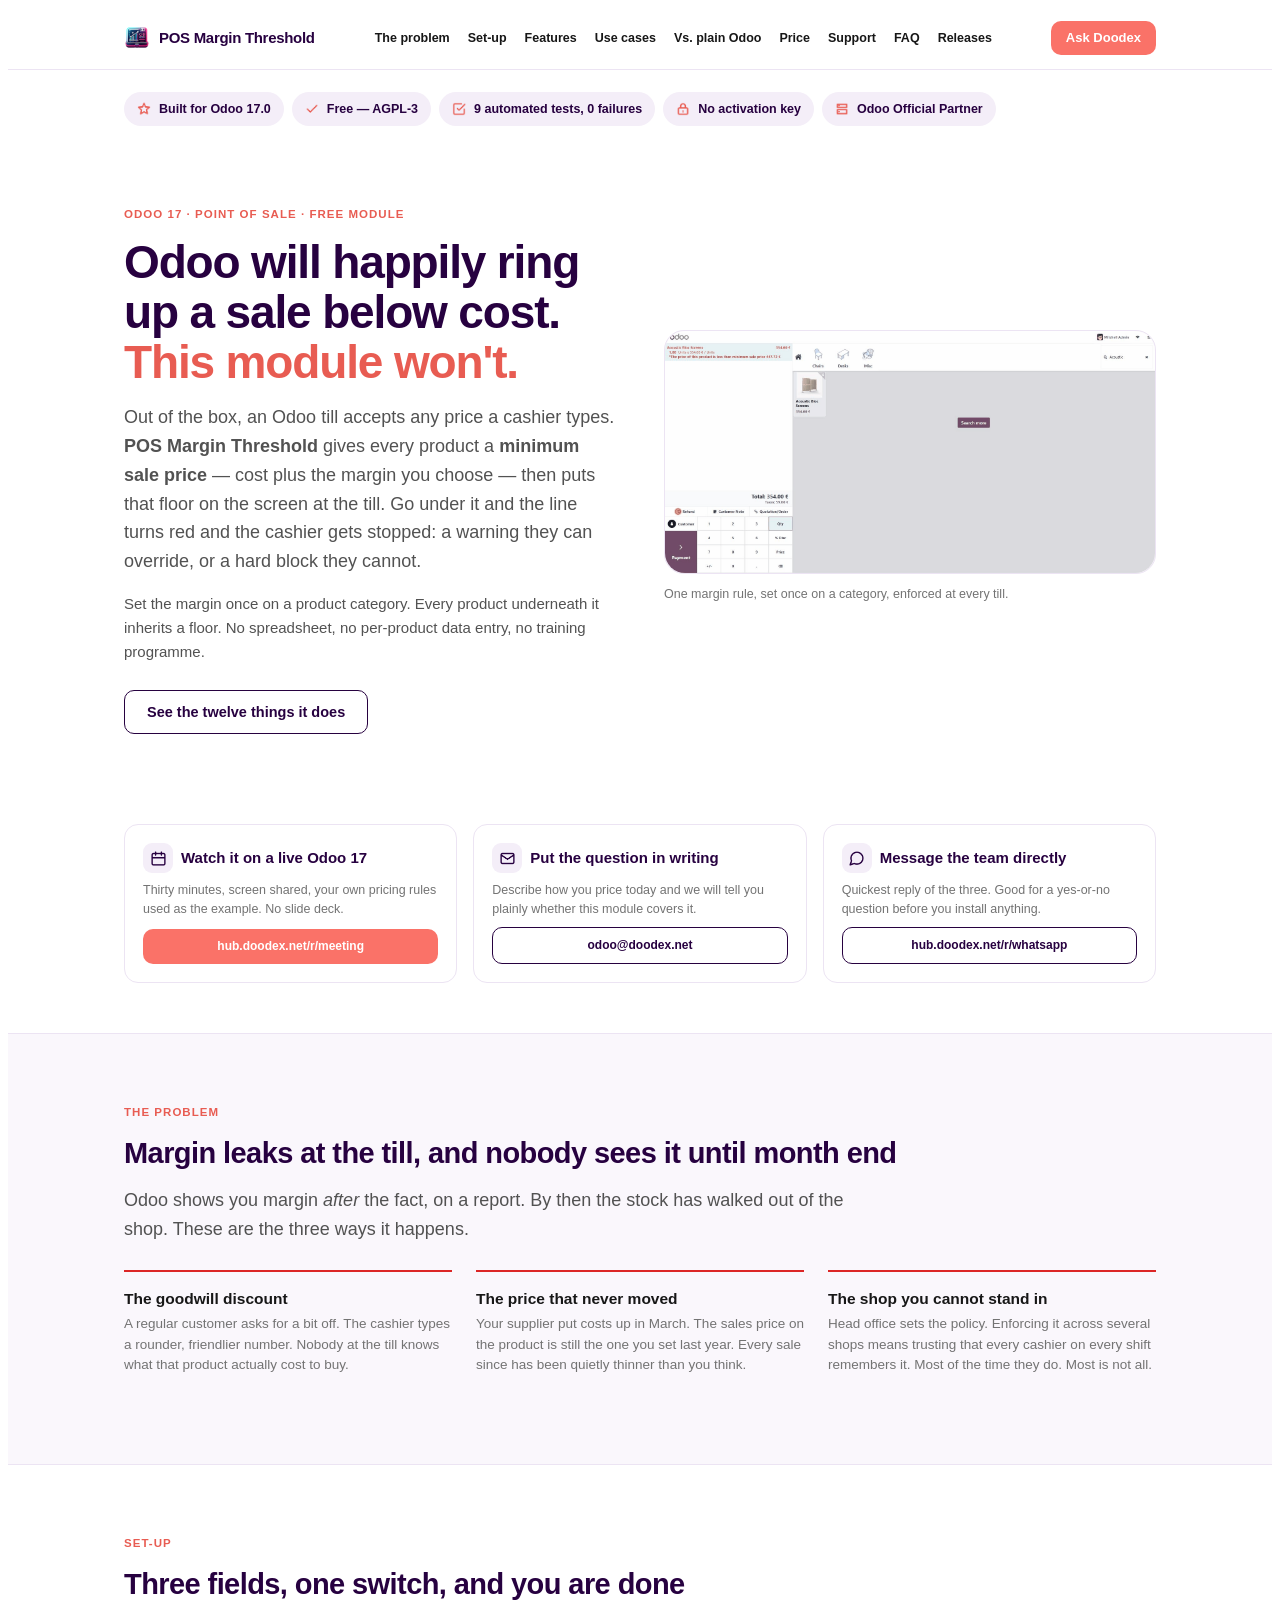
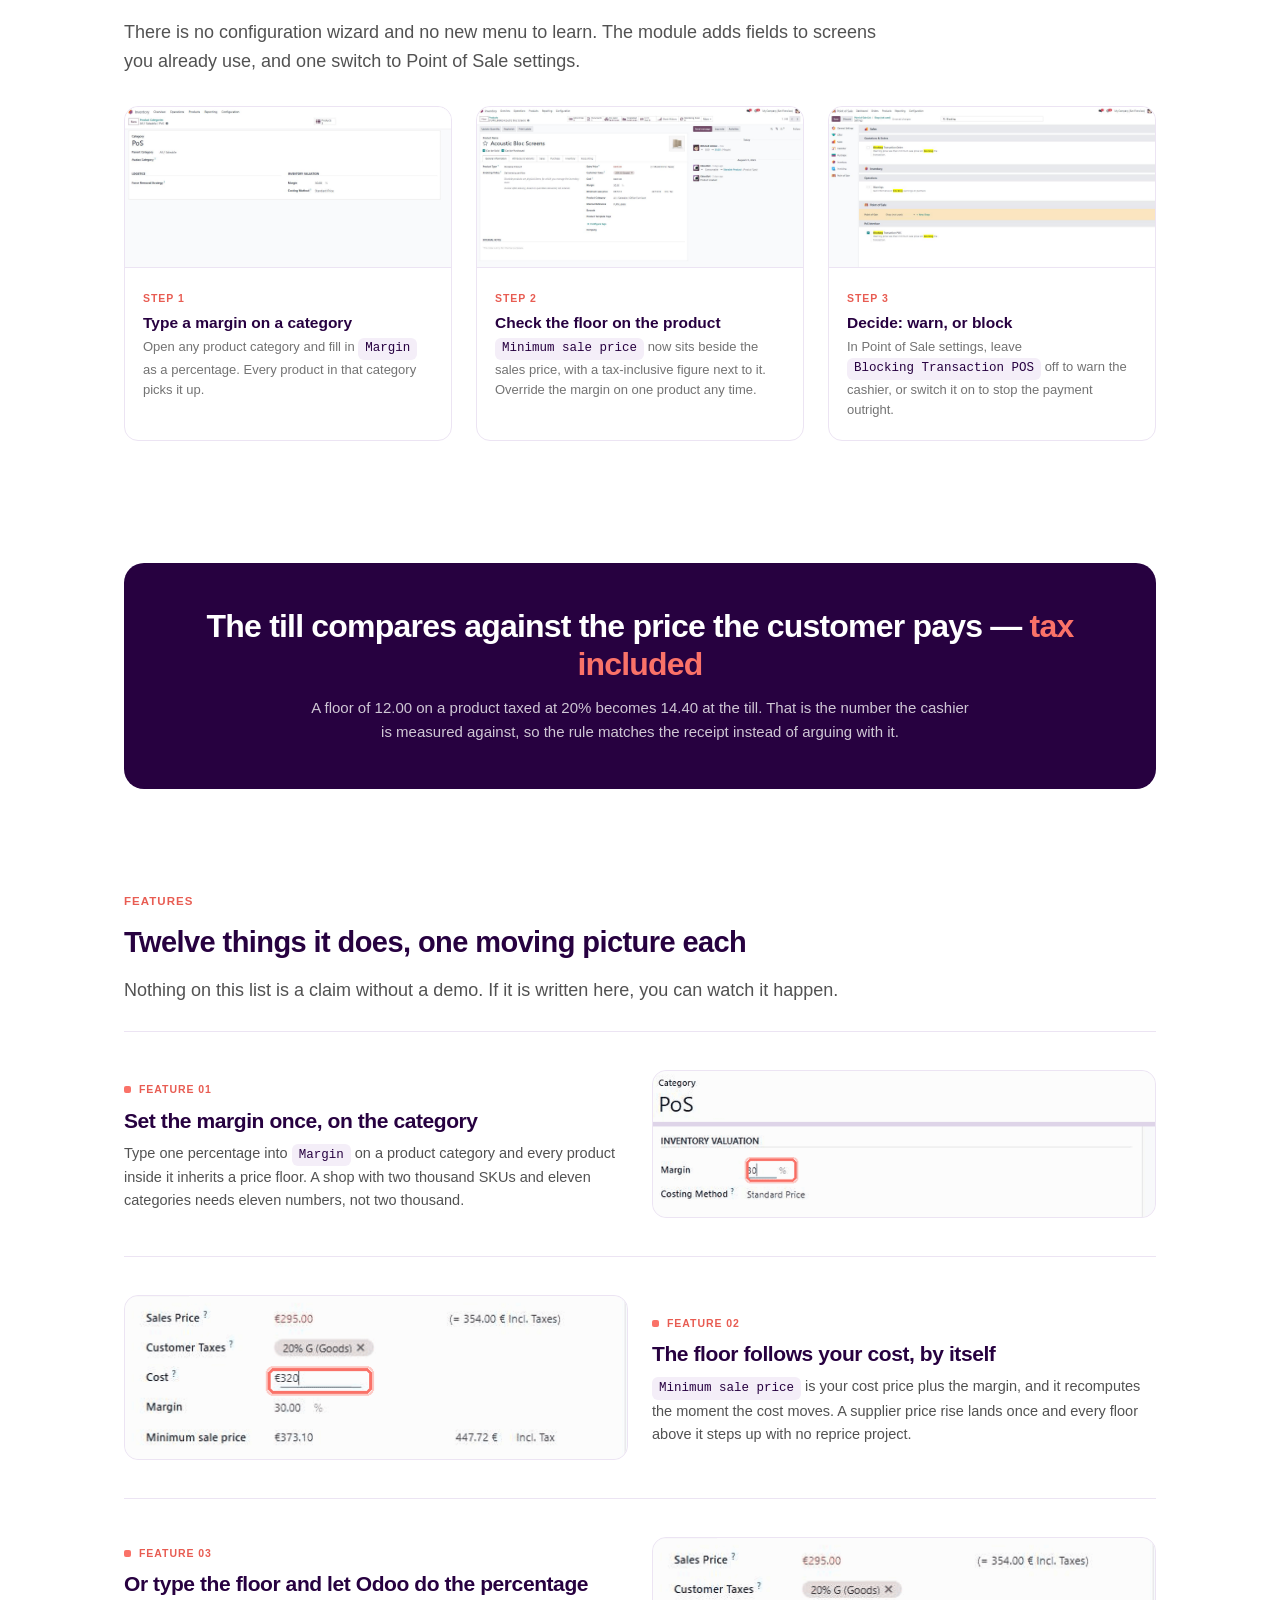
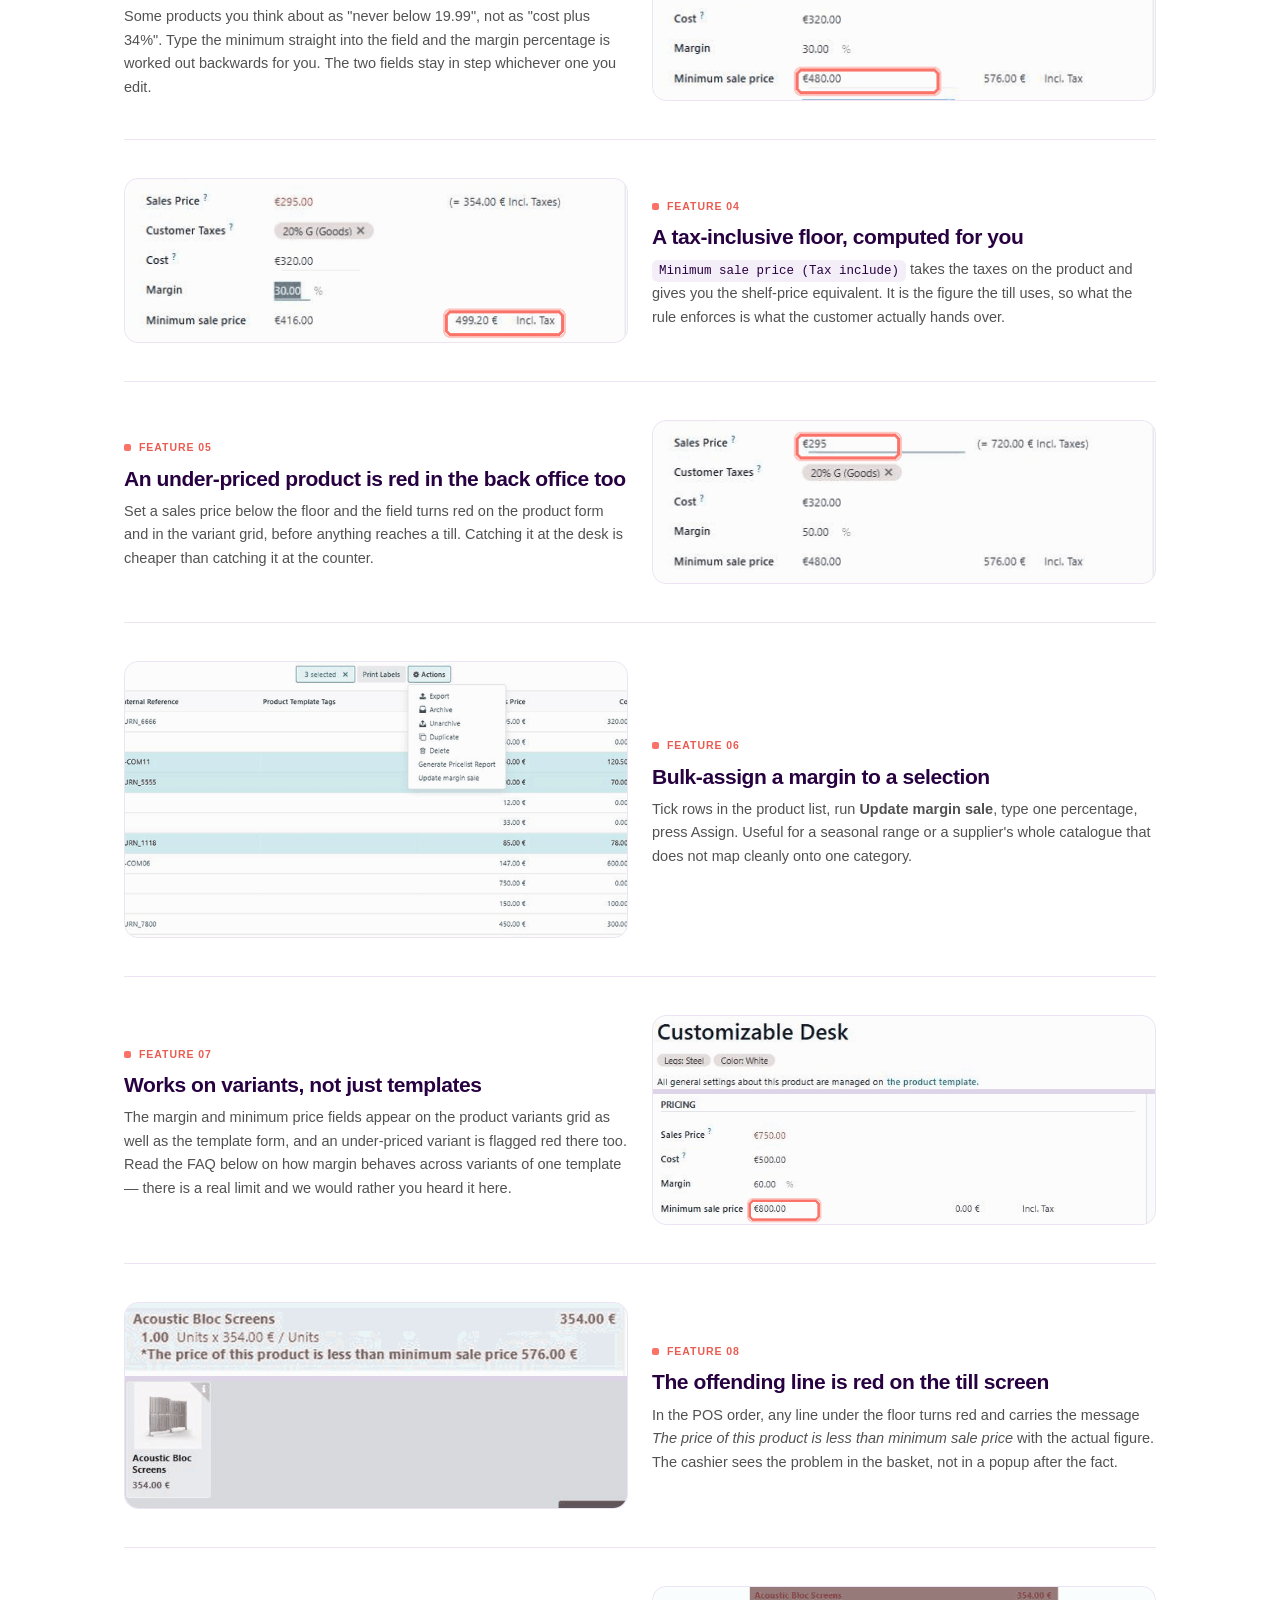
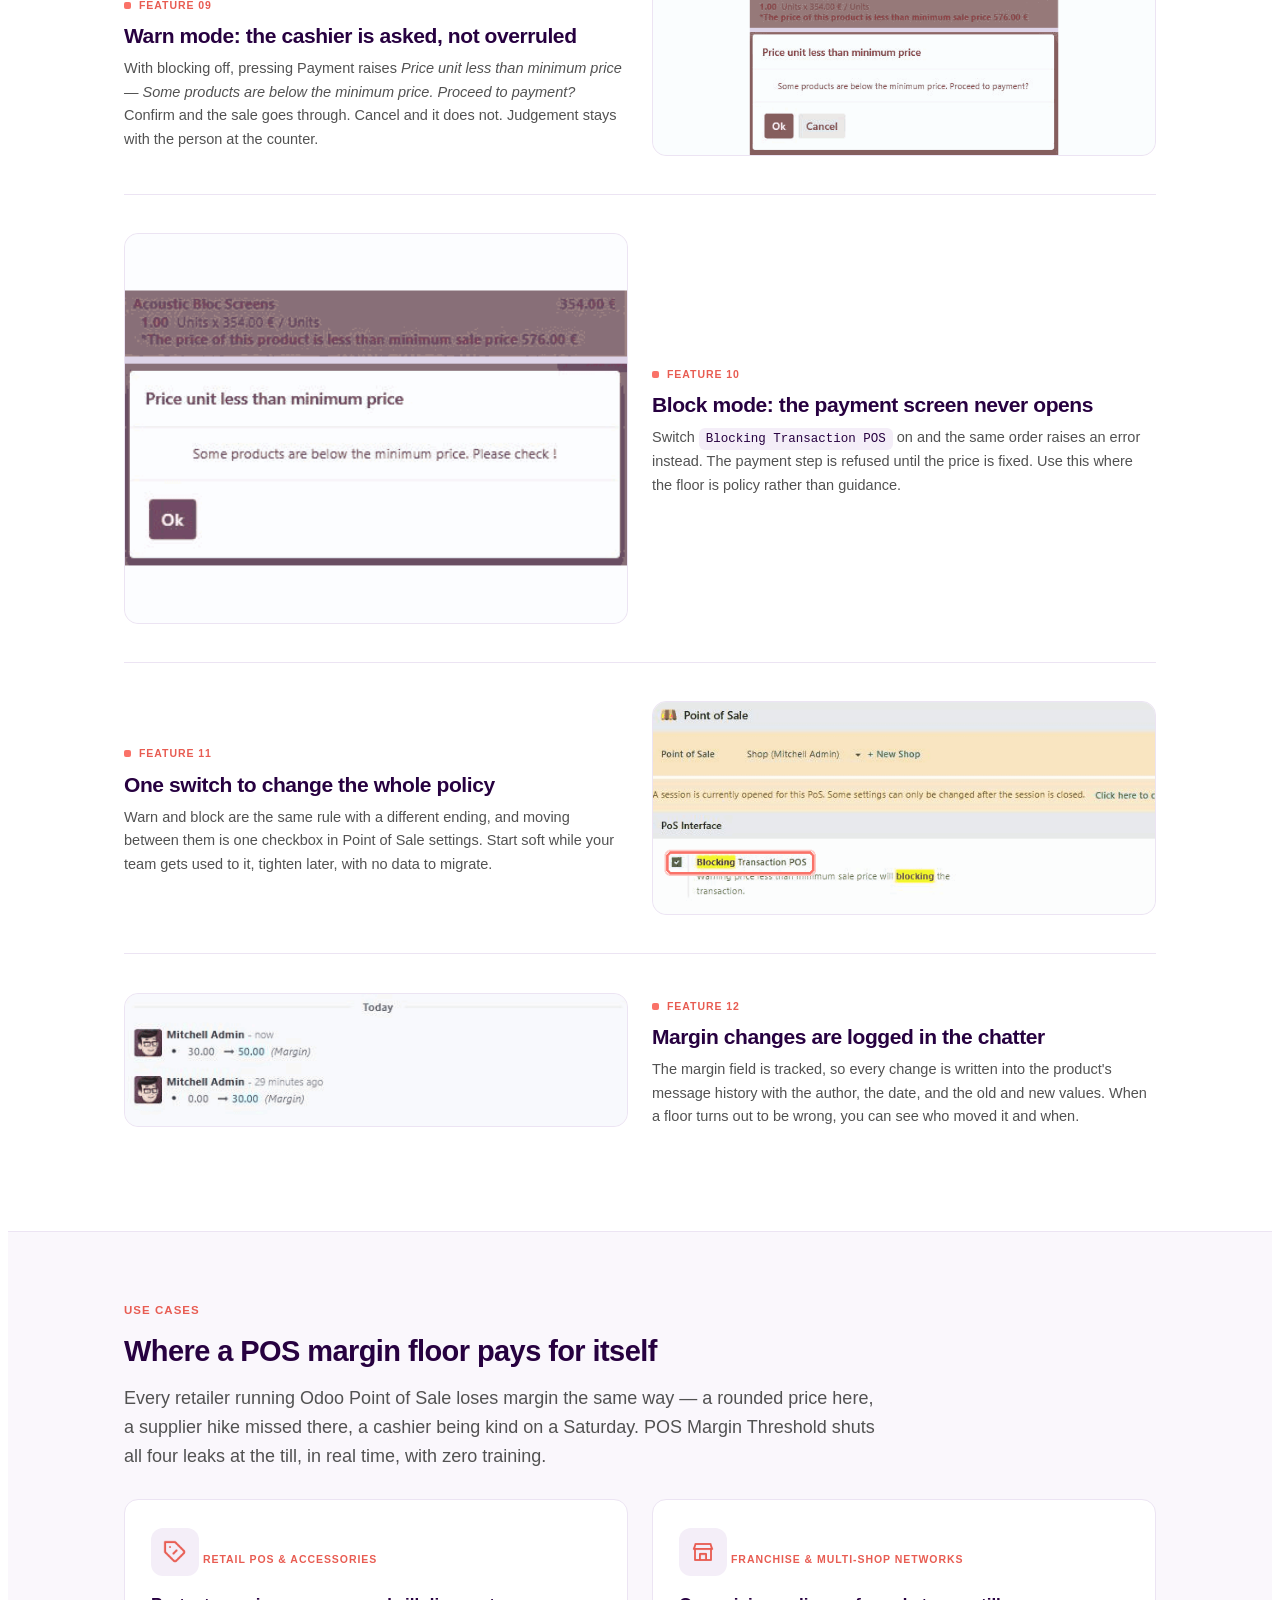
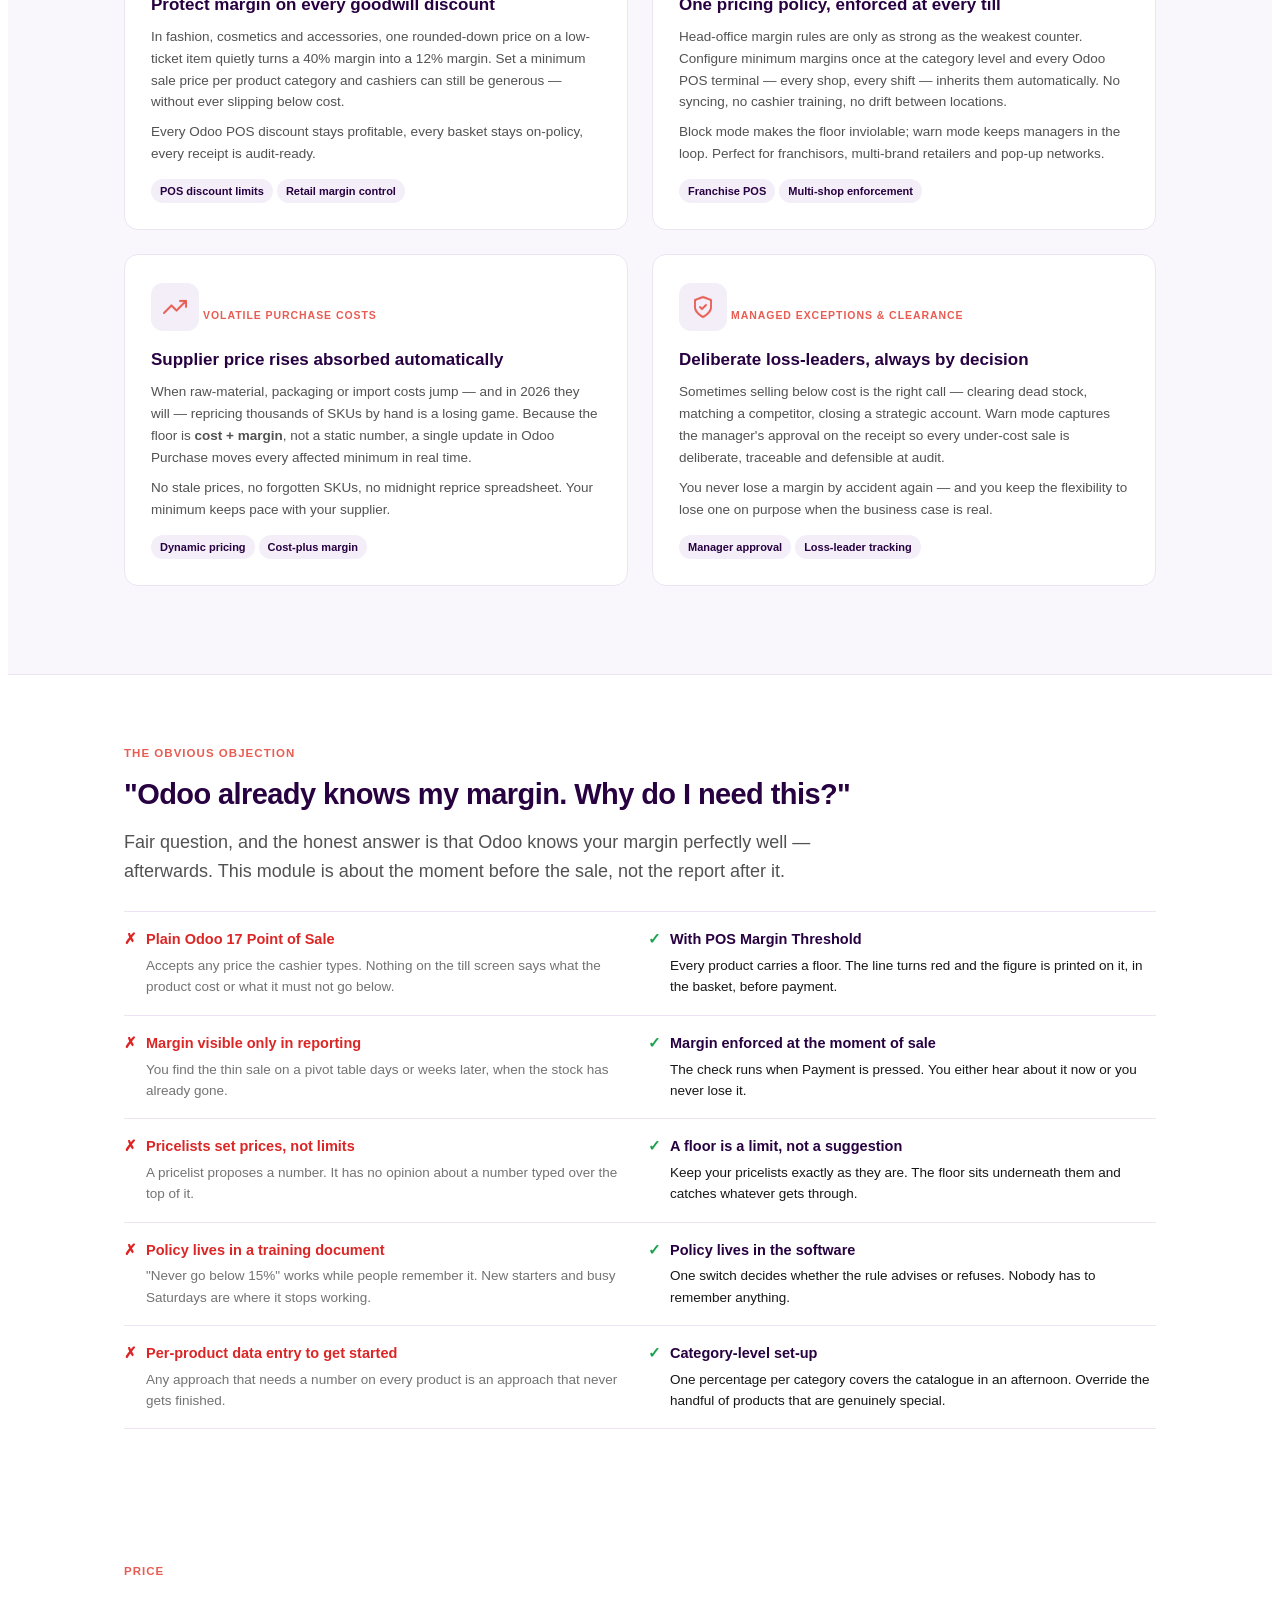
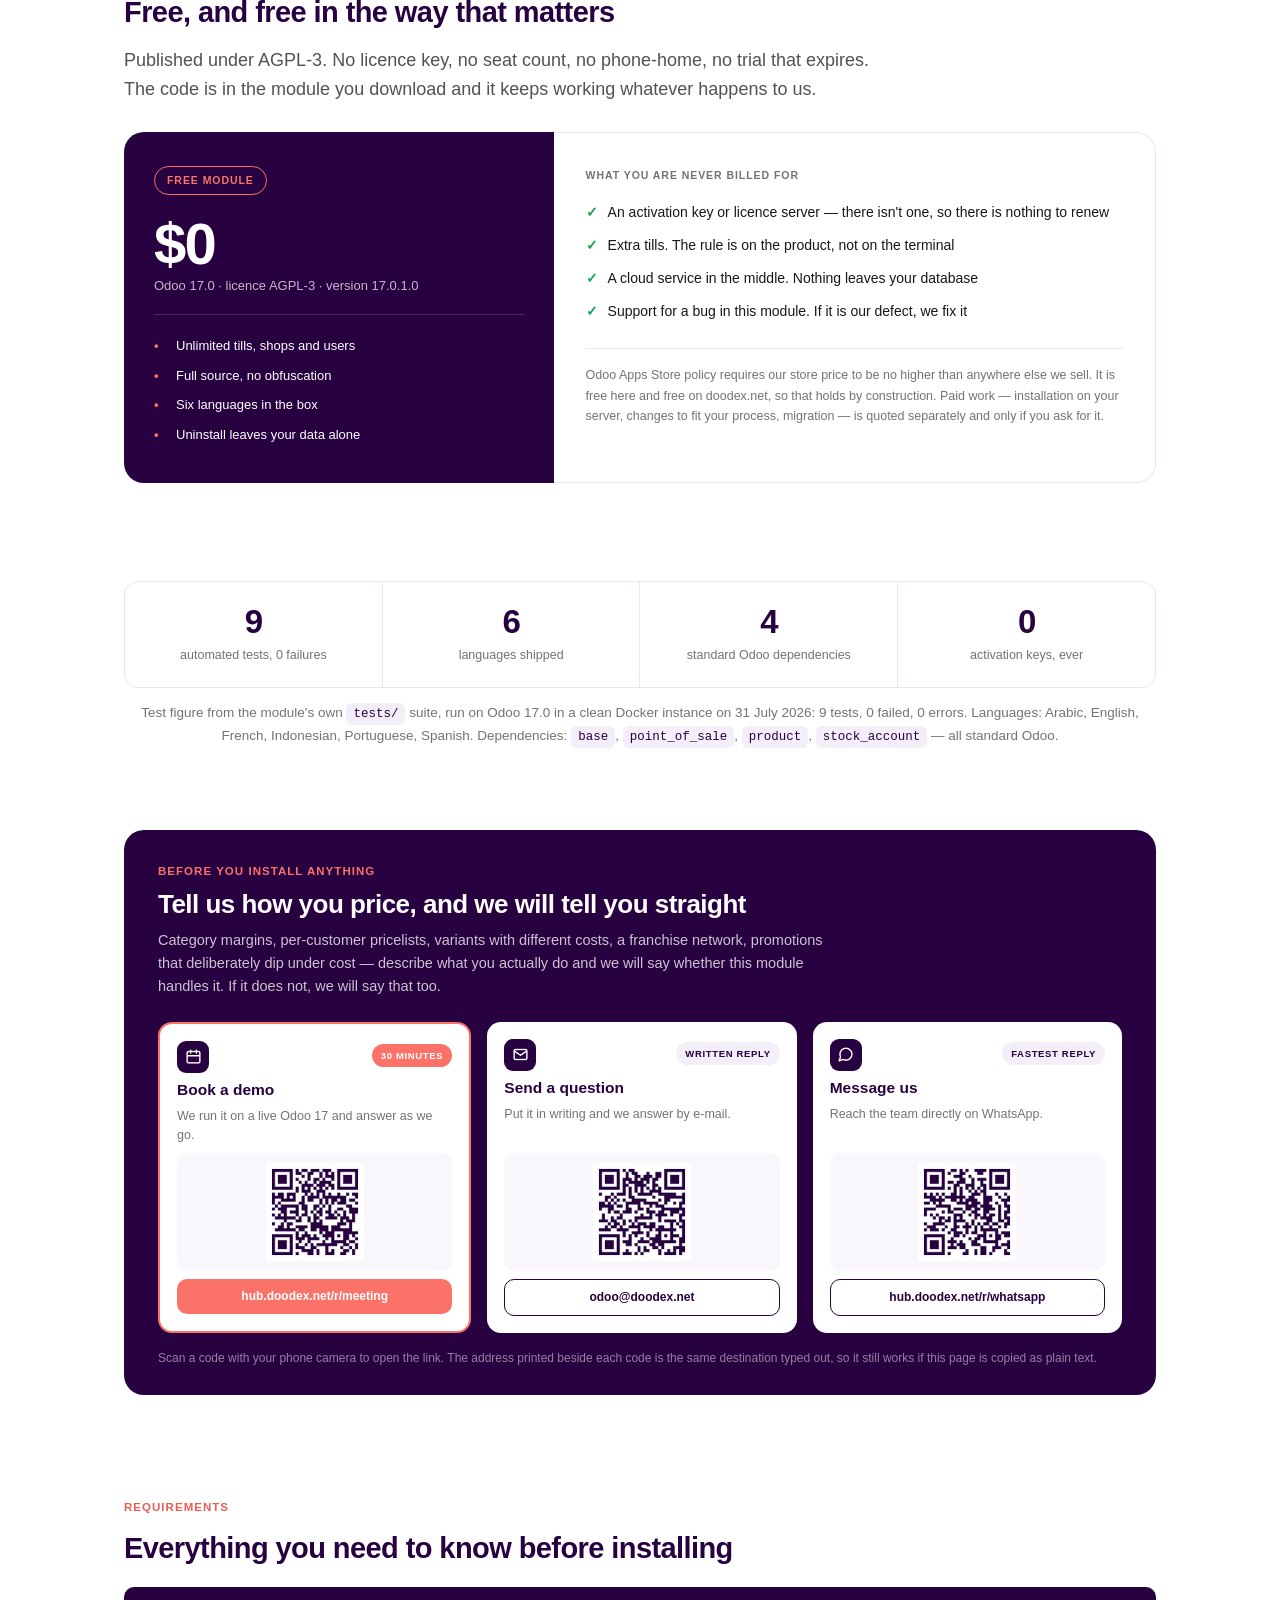
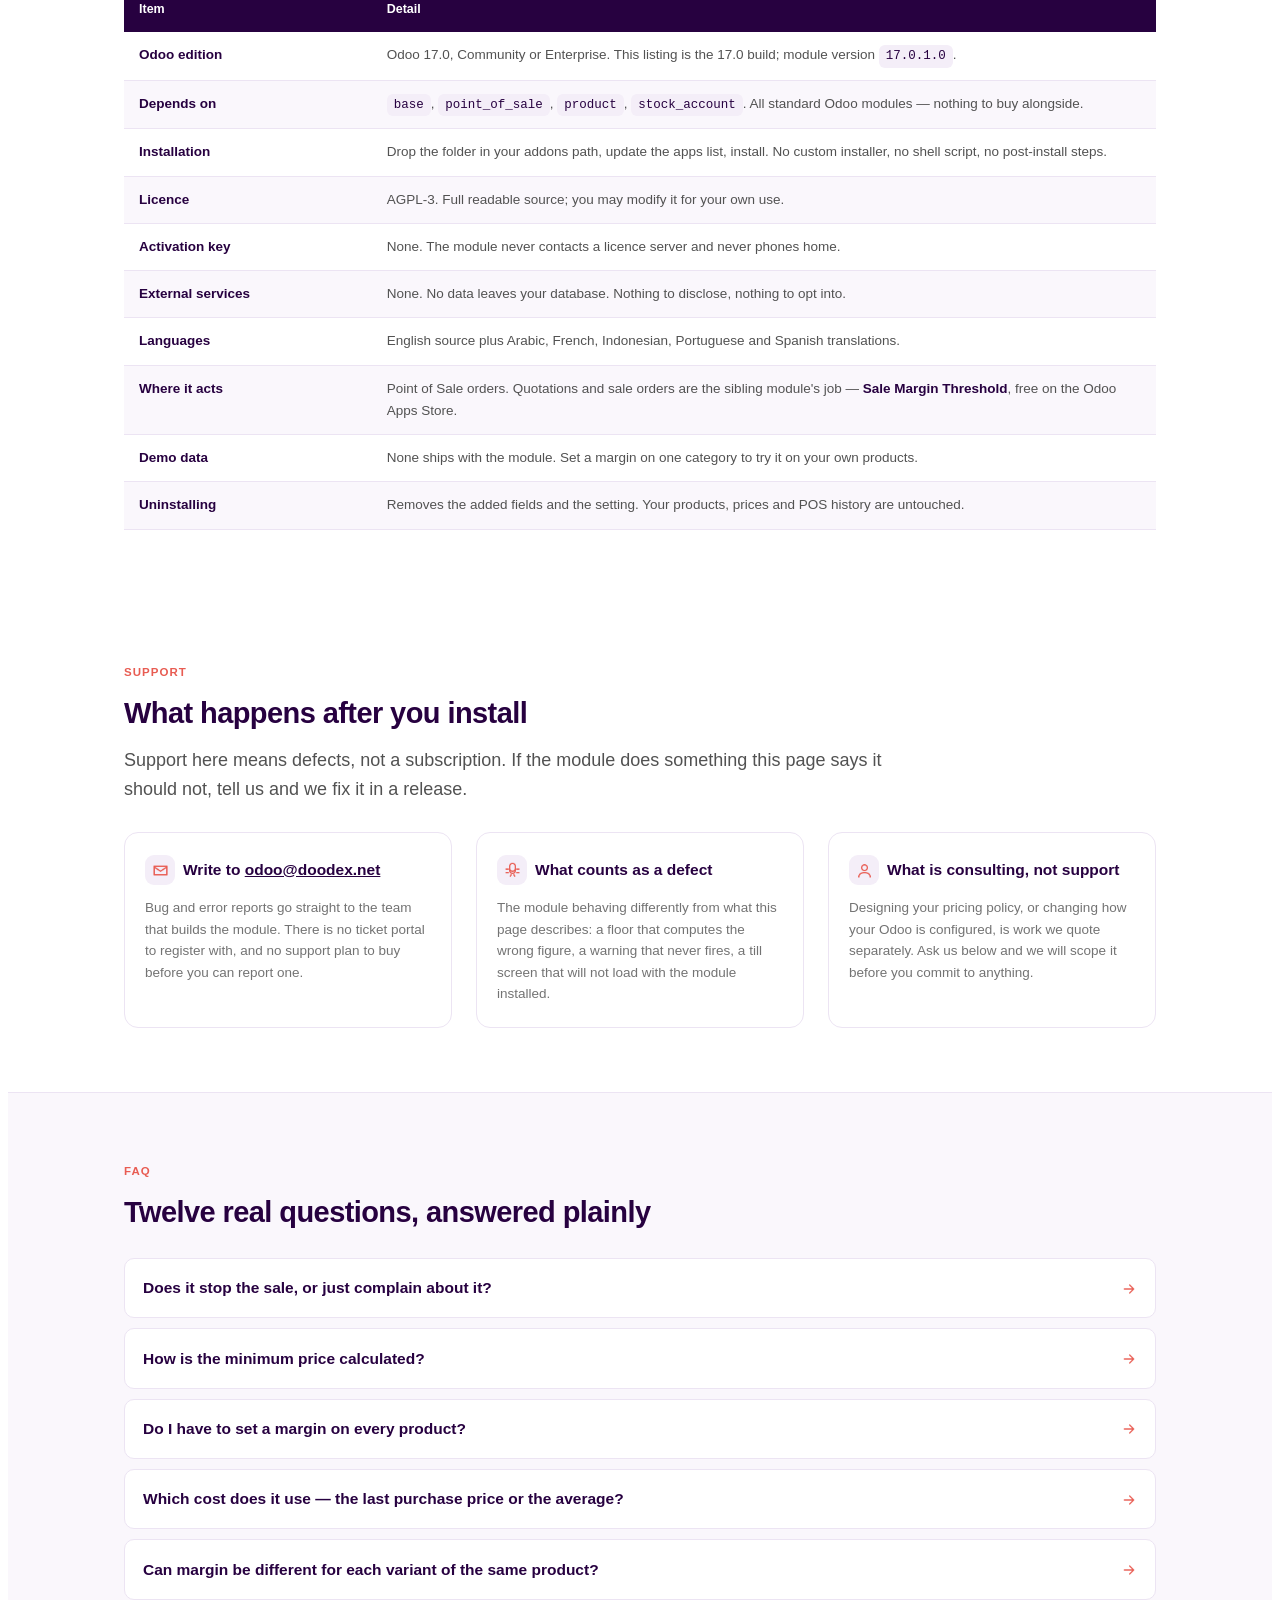
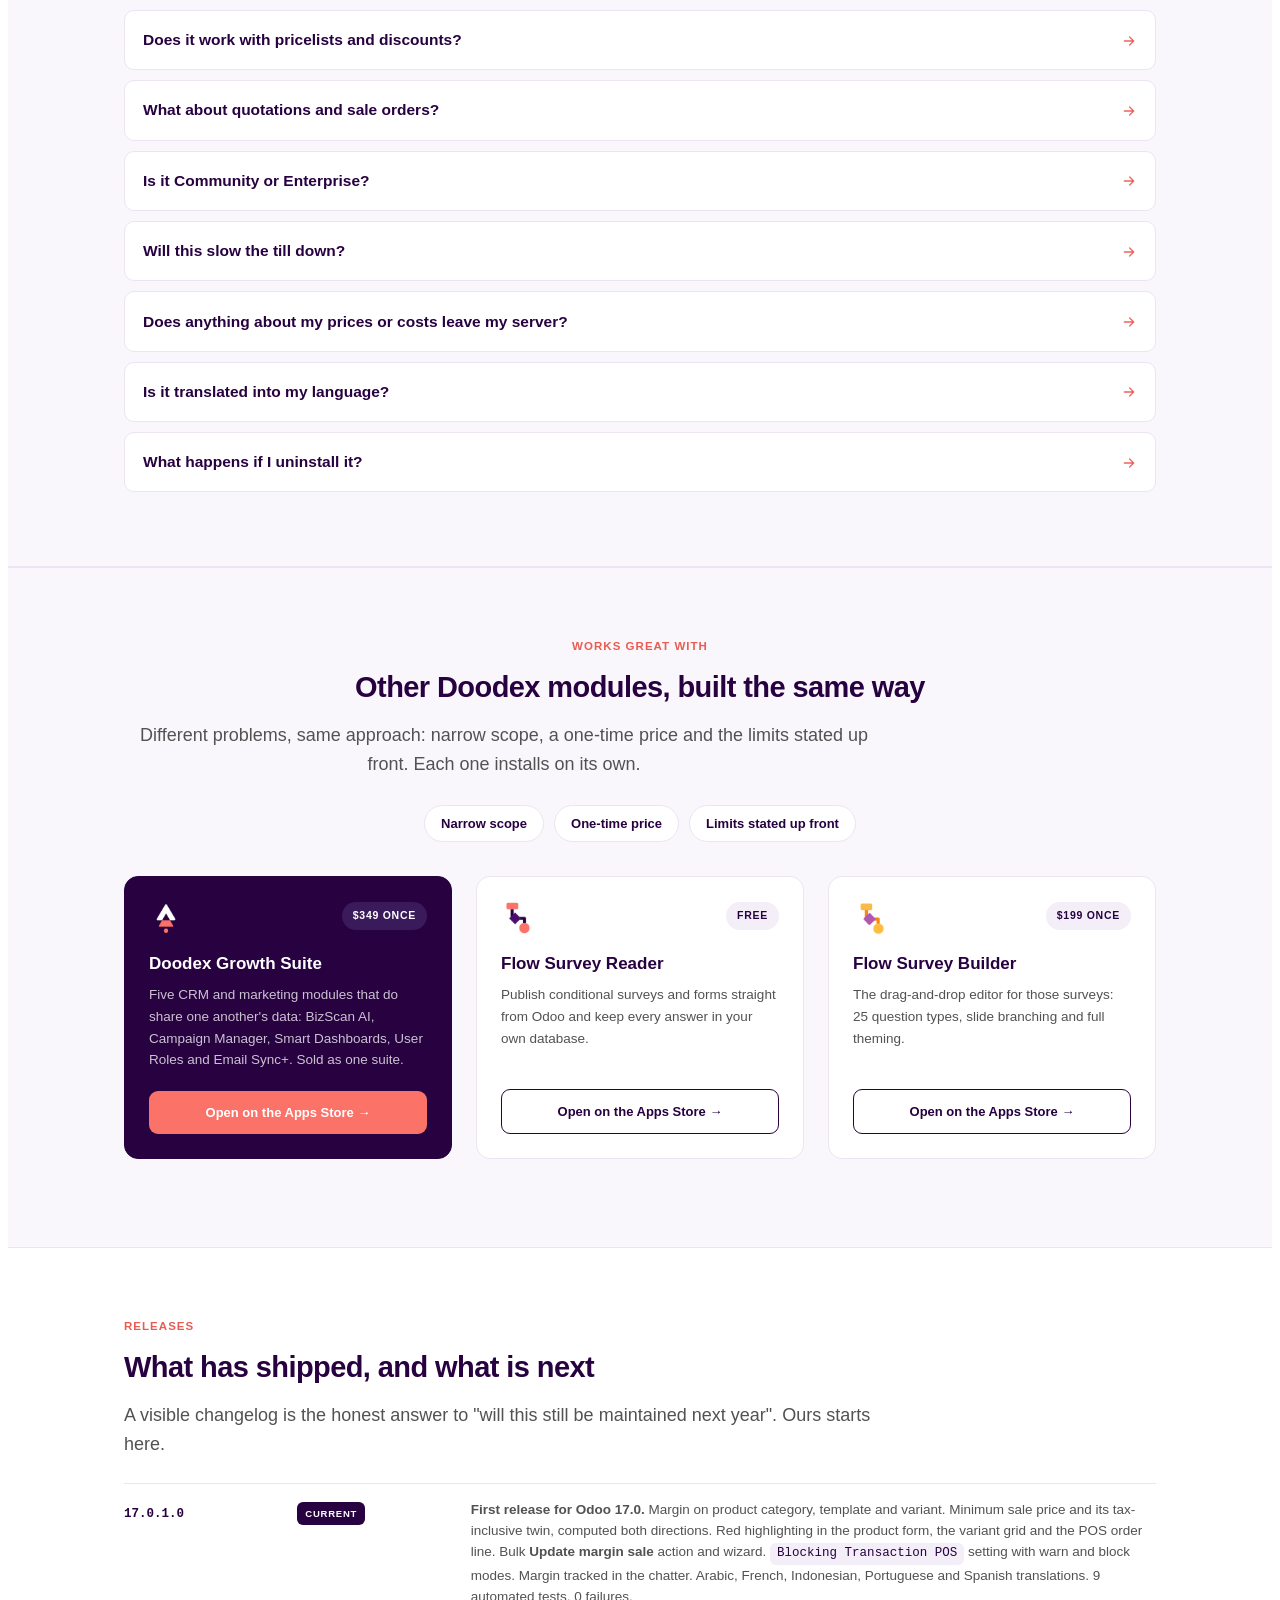
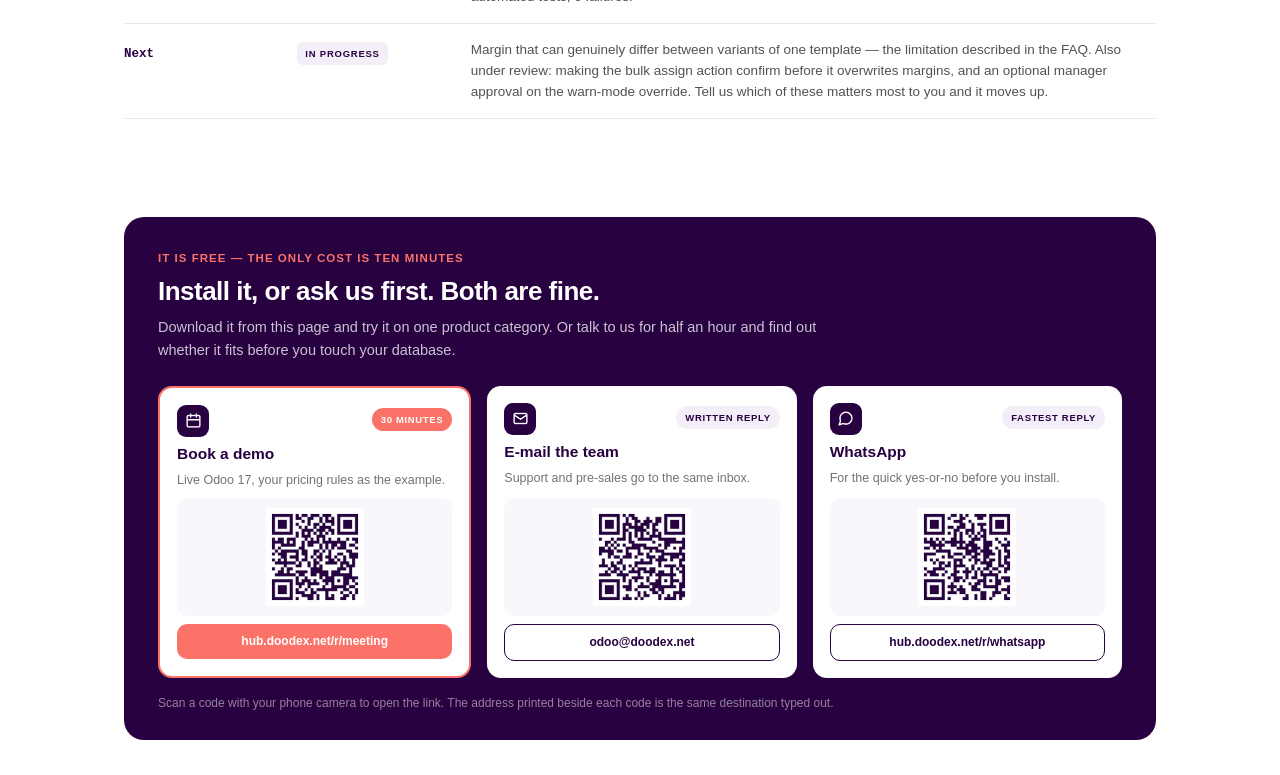
==== commit 38061eef: "[fix]: pos_margin_threshold: update index.html" ====
--- a/pos_margin_threshold/static/description/index.html
+++ b/pos_margin_threshold/static/description/index.html
@@ -3,13 +3,13 @@
 <head>
 <meta charset="utf-8">
 <meta name="viewport" content="width=device-width, initial-scale=1">
-<title>POS Margin Threshold for Odoo 16 &mdash; minimum sale price enforced at the till</title>
-<meta name="description" content="Set a margin once in Odoo and every Point of Sale till warns or blocks when a cashier sells below the minimum sale price. Free module for Odoo 16.0 by Doodex.">
+<title>POS Margin Threshold for Odoo 17 &mdash; minimum sale price enforced at the till</title>
+<meta name="description" content="Set a margin once in Odoo and every Point of Sale till warns or blocks when a cashier sells below the minimum sale price. Free module for Odoo 17.0 by Doodex.">
 </head>
 <body>
 <!--
   ==========================================================================
-  POS Margin Threshold  .  Odoo Apps Store listing  .  Odoo 16.0
+  POS Margin Threshold  .  Odoo Apps Store listing  .  Odoo 17.0
   Doodex  .  odoo@doodex.net
 
   GENERATED by tools/port_to_store.py from index.design.html. Do not hand-edit
@@ -109,20 +109,20 @@
 
 <!-- ============================== TRUST BAR ============================== -->
 <div style="max-width:1032px;margin:0 auto;padding:0 24px">
-<div style="padding:18px 0"><span style="display:inline-block;font-size:12.5px;font-weight:600;color:#270140;background-color:#f4eef8;border-radius:9999px;padding:7px 13px;margin:4px 8px 4px 0;white-space:nowrap"><img class="pmtico" src="./assets/icons/ic-chip-odoo.png" alt="" style="display:inline-block;width:14px;height:14px;max-width:none;vertical-align:middle"><span style="padding-left:8px">Built for Odoo 16.0</span></span><span style="display:inline-block;font-size:12.5px;font-weight:600;color:#270140;background-color:#f4eef8;border-radius:9999px;padding:7px 13px;margin:4px 8px 4px 0;white-space:nowrap"><img class="pmtico" src="./assets/icons/ic-chip-free.png" alt="" style="display:inline-block;width:14px;height:14px;max-width:none;vertical-align:middle"><span style="padding-left:8px">Free &#8212; AGPL-3</span></span><span style="display:inline-block;font-size:12.5px;font-weight:600;color:#270140;background-color:#f4eef8;border-radius:9999px;padding:7px 13px;margin:4px 8px 4px 0;white-space:nowrap"><img class="pmtico" src="./assets/icons/ic-chip-tests.png" alt="" style="display:inline-block;width:14px;height:14px;max-width:none;vertical-align:middle"><span style="padding-left:8px">9 automated tests, shipped inside</span></span><span style="display:inline-block;font-size:12.5px;font-weight:600;color:#270140;background-color:#f4eef8;border-radius:9999px;padding:7px 13px;margin:4px 8px 4px 0;white-space:nowrap"><img class="pmtico" src="./assets/icons/ic-chip-key.png" alt="" style="display:inline-block;width:14px;height:14px;max-width:none;vertical-align:middle"><span style="padding-left:8px">No activation key</span></span><span style="display:inline-block;font-size:12.5px;font-weight:600;color:#270140;background-color:#f4eef8;border-radius:9999px;padding:7px 13px;margin:4px 8px 4px 0;white-space:nowrap"><img class="pmtico" src="./assets/icons/ic-chip-partner.png" alt="" style="display:inline-block;width:14px;height:14px;max-width:none;vertical-align:middle"><span style="padding-left:8px">Odoo Official Partner</span></span></div>
+<div style="padding:18px 0"><span style="display:inline-block;font-size:12.5px;font-weight:600;color:#270140;background-color:#f4eef8;border-radius:9999px;padding:7px 13px;margin:4px 8px 4px 0;white-space:nowrap"><img class="pmtico" src="./assets/icons/ic-chip-odoo.png" alt="" style="display:inline-block;width:14px;height:14px;max-width:none;vertical-align:middle"><span style="padding-left:8px">Built for Odoo 17.0</span></span><span style="display:inline-block;font-size:12.5px;font-weight:600;color:#270140;background-color:#f4eef8;border-radius:9999px;padding:7px 13px;margin:4px 8px 4px 0;white-space:nowrap"><img class="pmtico" src="./assets/icons/ic-chip-free.png" alt="" style="display:inline-block;width:14px;height:14px;max-width:none;vertical-align:middle"><span style="padding-left:8px">Free &#8212; AGPL-3</span></span><span style="display:inline-block;font-size:12.5px;font-weight:600;color:#270140;background-color:#f4eef8;border-radius:9999px;padding:7px 13px;margin:4px 8px 4px 0;white-space:nowrap"><img class="pmtico" src="./assets/icons/ic-chip-tests.png" alt="" style="display:inline-block;width:14px;height:14px;max-width:none;vertical-align:middle"><span style="padding-left:8px">9 automated tests, 0 failures</span></span><span style="display:inline-block;font-size:12.5px;font-weight:600;color:#270140;background-color:#f4eef8;border-radius:9999px;padding:7px 13px;margin:4px 8px 4px 0;white-space:nowrap"><img class="pmtico" src="./assets/icons/ic-chip-key.png" alt="" style="display:inline-block;width:14px;height:14px;max-width:none;vertical-align:middle"><span style="padding-left:8px">No activation key</span></span><span style="display:inline-block;font-size:12.5px;font-weight:600;color:#270140;background-color:#f4eef8;border-radius:9999px;padding:7px 13px;margin:4px 8px 4px 0;white-space:nowrap"><img class="pmtico" src="./assets/icons/ic-chip-partner.png" alt="" style="display:inline-block;width:14px;height:14px;max-width:none;vertical-align:middle"><span style="padding-left:8px">Odoo Official Partner</span></span></div>
 </div>
 
 <!-- ============================== HERO ============================== -->
 <div style="max-width:1032px;margin:0 auto;padding:0 24px">
 <div style="padding:52px 0 56px">
-<table class="lay" style="width:calc(100% + 48px);margin:0 -24px;table-layout:fixed;border-collapse:collapse;border-spacing:0px 0px"><tbody><tr><td style="padding:0;width:50%;vertical-align:middle"><div style="padding:0 24px"><p style="display:inline-block;font-size:11.5px;font-weight:800;letter-spacing:.09em;text-transform:uppercase;color:#e85c52;margin:0 0 14px">Odoo 16 &#183; Point of Sale &#183; Free module</p><h1 style="color:#270140;font-size:46px;font-weight:800;line-height:1.08;letter-spacing:-.025em;margin:0">Odoo will happily ring up a sale below cost. <span style="color:#e85c52">This module won't.</span></h1><p style="font-size:18px;line-height:1.6;color:#525252;margin:16px 0 0">Out of the box, an Odoo till accepts any price a cashier types. <b>POS Margin Threshold</b> gives every product a <b>minimum sale price</b> &#8212; cost plus the margin you choose &#8212; then puts that floor on the screen at the till. Go under it and the line turns red and the cashier gets stopped: a warning they can override, or a hard block they cannot.</p><p style="font-size:15px;line-height:1.6;color:#525252;margin:16px 0 0">Set the margin once on a product category. Every product underneath it inherits a floor. No spreadsheet, no per-product data entry, no training programme.</p><div style="margin-top:26px"><a class="pbtn" href="#pmt-features" style="background-color:#ffffff;color:#270140;border-width:1.5px;border-style:solid;border-color:#270140;font-weight:700;text-decoration:none;border-radius:10px;line-height:1.25;font-size:14.5px;padding:12px 22px;display:inline-block">See the twelve things it does</a></div></div></td><td style="padding:0;width:50%;vertical-align:middle"><div style="padding:0 24px"><div style="background-color:#faf7fc;border-radius:20px;border-width:1px;border-style:solid;border-color:#ece4f3"><img src="./assets/gifs/hero-full-journey.gif" alt="POS Margin Threshold: a margin percentage is typed on a product category, the minimum sale price appears on the product, then a Point of Sale order line turns red and the payment is stopped." style="display:block;width:100%;height:auto;border-radius:20px"></div><p style="font-size:12.5px;color:#737373;margin:10px 0 0">One margin rule, set once on a category, enforced at every till.</p></div></td></tr></tbody></table>
+<table class="lay" style="width:calc(100% + 48px);margin:0 -24px;table-layout:fixed;border-collapse:collapse;border-spacing:0px 0px"><tbody><tr><td style="padding:0;width:50%;vertical-align:middle"><div style="padding:0 24px"><p style="display:inline-block;font-size:11.5px;font-weight:800;letter-spacing:.09em;text-transform:uppercase;color:#e85c52;margin:0 0 14px">Odoo 17 &#183; Point of Sale &#183; Free module</p><h1 style="color:#270140;font-size:46px;font-weight:800;line-height:1.08;letter-spacing:-.025em;margin:0">Odoo will happily ring up a sale below cost. <span style="color:#e85c52">This module won't.</span></h1><p style="font-size:18px;line-height:1.6;color:#525252;margin:16px 0 0">Out of the box, an Odoo till accepts any price a cashier types. <b>POS Margin Threshold</b> gives every product a <b>minimum sale price</b> &#8212; cost plus the margin you choose &#8212; then puts that floor on the screen at the till. Go under it and the line turns red and the cashier gets stopped: a warning they can override, or a hard block they cannot.</p><p style="font-size:15px;line-height:1.6;color:#525252;margin:16px 0 0">Set the margin once on a product category. Every product underneath it inherits a floor. No spreadsheet, no per-product data entry, no training programme.</p><div style="margin-top:26px"><a class="pbtn" href="#pmt-features" style="background-color:#ffffff;color:#270140;border-width:1.5px;border-style:solid;border-color:#270140;font-weight:700;text-decoration:none;border-radius:10px;line-height:1.25;font-size:14.5px;padding:12px 22px;display:inline-block">See the twelve things it does</a></div></div></td><td style="padding:0;width:50%;vertical-align:middle"><div style="padding:0 24px"><div style="background-color:#faf7fc;border-radius:20px;border-width:1px;border-style:solid;border-color:#ece4f3"><img src="./assets/gifs/hero-full-journey.gif" alt="POS Margin Threshold in Odoo 17: a margin percentage is typed on a product category, the minimum sale price appears on the product, then a Point of Sale order line turns red and the payment is stopped." style="display:block;width:100%;height:auto;border-radius:20px"></div><p style="font-size:12.5px;color:#737373;margin:10px 0 0">One margin rule, set once on a category, enforced at every till.</p></div></td></tr></tbody></table>
 </div>
 </div>
 
 <!-- ============================== THREE ROUTES ============================== -->
 <div style="max-width:1032px;margin:0 auto;padding:0 24px">
 <div style="padding:34px 0 50px">
-<table class="lay" style="width:calc(100% + 32px);margin:0 -16px;table-layout:fixed;border-collapse:separate;border-spacing:16px 0;height:1px"><tbody><tr><td style="padding:0;width:33.33%;vertical-align:top;background-color:#ffffff;border-radius:14px;border-width:1px;border-style:solid;border-color:#ece4f3"><table style="width:100%;height:100%;border-collapse:collapse;border-spacing:0px 0px"><tbody><tr><td style="padding:18px 18px 0;vertical-align:top"><table style="border-collapse:collapse;border-spacing:0px 0px"><tbody><tr><td style="padding:0;width:30px;height:30px;border-radius:9px;background-color:#f4eef8;text-align:center;vertical-align:middle"><img class="pmtico" src="./assets/icons/ic-route-demo.png" alt="" style="display:block;width:17px;height:17px;max-width:none;margin:0 auto"></td><td style="padding:0 0 0 8px;vertical-align:middle"><h3 style="color:#270140;font-size:15px;font-weight:700;line-height:1.35;margin:0">Watch it on a live Odoo 16</h3></td></tr></tbody></table><p style="font-size:12.5px;color:#737373;line-height:1.5;margin:8px 0 0">Thirty minutes, screen shared, your own pricing rules used as the example. No slide deck.</p></td></tr><tr><td style="padding:0 18px 18px;vertical-align:bottom"><a class="pbtn" style="background-color:#fa7268;color:#ffffff;font-weight:700;text-decoration:none;border-radius:10px;line-height:1.25;font-size:12px;padding:10px;display:block;text-align:center;margin-top:8px">hub.doodex.net<wbr/>/r/meeting</a></td></tr></tbody></table></td><td style="padding:0;width:33.33%;vertical-align:top;background-color:#ffffff;border-radius:14px;border-width:1px;border-style:solid;border-color:#ece4f3"><table style="width:100%;height:100%;border-collapse:collapse;border-spacing:0px 0px"><tbody><tr><td style="padding:18px 18px 0;vertical-align:top"><table style="border-collapse:collapse;border-spacing:0px 0px"><tbody><tr><td style="padding:0;width:30px;height:30px;border-radius:9px;background-color:#f4eef8;text-align:center;vertical-align:middle"><img class="pmtico" src="./assets/icons/ic-route-mail.png" alt="" style="display:block;width:17px;height:17px;max-width:none;margin:0 auto"></td><td style="padding:0 0 0 8px;vertical-align:middle"><h3 style="color:#270140;font-size:15px;font-weight:700;line-height:1.35;margin:0">Put the question in writing</h3></td></tr></tbody></table><p style="font-size:12.5px;color:#737373;line-height:1.5;margin:8px 0 0">Describe how you price today and we will tell you plainly whether this module covers it.</p></td></tr><tr><td style="padding:0 18px 18px;vertical-align:bottom"><a class="pbtn" href="mailto:odoo@doodex.net" style="background-color:#ffffff;color:#270140;border-width:1.5px;border-style:solid;border-color:#270140;font-weight:700;text-decoration:none;border-radius:10px;line-height:1.25;font-size:12px;padding:10px;display:block;text-align:center;margin-top:8px">odoo@doodex.net</a></td></tr></tbody></table></td><td style="padding:0;width:33.33%;vertical-align:top;background-color:#ffffff;border-radius:14px;border-width:1px;border-style:solid;border-color:#ece4f3"><table style="width:100%;height:100%;border-collapse:collapse;border-spacing:0px 0px"><tbody><tr><td style="padding:18px 18px 0;vertical-align:top"><table style="border-collapse:collapse;border-spacing:0px 0px"><tbody><tr><td style="padding:0;width:30px;height:30px;border-radius:9px;background-color:#f4eef8;text-align:center;vertical-align:middle"><img class="pmtico" src="./assets/icons/ic-route-chat.png" alt="" style="display:block;width:17px;height:17px;max-width:none;margin:0 auto"></td><td style="padding:0 0 0 8px;vertical-align:middle"><h3 style="color:#270140;font-size:15px;font-weight:700;line-height:1.35;margin:0">Message the team directly</h3></td></tr></tbody></table><p style="font-size:12.5px;color:#737373;line-height:1.5;margin:8px 0 0">Quickest reply of the three. Good for a yes-or-no question before you install anything.</p></td></tr><tr><td style="padding:0 18px 18px;vertical-align:bottom"><a class="pbtn" style="background-color:#ffffff;color:#270140;border-width:1.5px;border-style:solid;border-color:#270140;font-weight:700;text-decoration:none;border-radius:10px;line-height:1.25;font-size:12px;padding:10px;display:block;text-align:center;margin-top:8px">hub.doodex.net<wbr/>/r/whatsapp</a></td></tr></tbody></table></td></tr></tbody></table>
+<table class="lay" style="width:calc(100% + 32px);margin:0 -16px;table-layout:fixed;border-collapse:separate;border-spacing:16px 0;height:1px"><tbody><tr><td style="padding:0;width:33.33%;vertical-align:top;background-color:#ffffff;border-radius:14px;border-width:1px;border-style:solid;border-color:#ece4f3"><table style="width:100%;height:100%;border-collapse:collapse;border-spacing:0px 0px"><tbody><tr><td style="padding:18px 18px 0;vertical-align:top"><table style="border-collapse:collapse;border-spacing:0px 0px"><tbody><tr><td style="padding:0;width:30px;height:30px;border-radius:9px;background-color:#f4eef8;text-align:center;vertical-align:middle"><img class="pmtico" src="./assets/icons/ic-route-demo.png" alt="" style="display:block;width:17px;height:17px;max-width:none;margin:0 auto"></td><td style="padding:0 0 0 8px;vertical-align:middle"><h3 style="color:#270140;font-size:15px;font-weight:700;line-height:1.35;margin:0">Watch it on a live Odoo 17</h3></td></tr></tbody></table><p style="font-size:12.5px;color:#737373;line-height:1.5;margin:8px 0 0">Thirty minutes, screen shared, your own pricing rules used as the example. No slide deck.</p></td></tr><tr><td style="padding:0 18px 18px;vertical-align:bottom"><a class="pbtn" style="background-color:#fa7268;color:#ffffff;font-weight:700;text-decoration:none;border-radius:10px;line-height:1.25;font-size:12px;padding:10px;display:block;text-align:center;margin-top:8px">hub.doodex.net<wbr/>/r/meeting</a></td></tr></tbody></table></td><td style="padding:0;width:33.33%;vertical-align:top;background-color:#ffffff;border-radius:14px;border-width:1px;border-style:solid;border-color:#ece4f3"><table style="width:100%;height:100%;border-collapse:collapse;border-spacing:0px 0px"><tbody><tr><td style="padding:18px 18px 0;vertical-align:top"><table style="border-collapse:collapse;border-spacing:0px 0px"><tbody><tr><td style="padding:0;width:30px;height:30px;border-radius:9px;background-color:#f4eef8;text-align:center;vertical-align:middle"><img class="pmtico" src="./assets/icons/ic-route-mail.png" alt="" style="display:block;width:17px;height:17px;max-width:none;margin:0 auto"></td><td style="padding:0 0 0 8px;vertical-align:middle"><h3 style="color:#270140;font-size:15px;font-weight:700;line-height:1.35;margin:0">Put the question in writing</h3></td></tr></tbody></table><p style="font-size:12.5px;color:#737373;line-height:1.5;margin:8px 0 0">Describe how you price today and we will tell you plainly whether this module covers it.</p></td></tr><tr><td style="padding:0 18px 18px;vertical-align:bottom"><a class="pbtn" href="mailto:odoo@doodex.net" style="background-color:#ffffff;color:#270140;border-width:1.5px;border-style:solid;border-color:#270140;font-weight:700;text-decoration:none;border-radius:10px;line-height:1.25;font-size:12px;padding:10px;display:block;text-align:center;margin-top:8px">odoo@doodex.net</a></td></tr></tbody></table></td><td style="padding:0;width:33.33%;vertical-align:top;background-color:#ffffff;border-radius:14px;border-width:1px;border-style:solid;border-color:#ece4f3"><table style="width:100%;height:100%;border-collapse:collapse;border-spacing:0px 0px"><tbody><tr><td style="padding:18px 18px 0;vertical-align:top"><table style="border-collapse:collapse;border-spacing:0px 0px"><tbody><tr><td style="padding:0;width:30px;height:30px;border-radius:9px;background-color:#f4eef8;text-align:center;vertical-align:middle"><img class="pmtico" src="./assets/icons/ic-route-chat.png" alt="" style="display:block;width:17px;height:17px;max-width:none;margin:0 auto"></td><td style="padding:0 0 0 8px;vertical-align:middle"><h3 style="color:#270140;font-size:15px;font-weight:700;line-height:1.35;margin:0">Message the team directly</h3></td></tr></tbody></table><p style="font-size:12.5px;color:#737373;line-height:1.5;margin:8px 0 0">Quickest reply of the three. Good for a yes-or-no question before you install anything.</p></td></tr><tr><td style="padding:0 18px 18px;vertical-align:bottom"><a class="pbtn" style="background-color:#ffffff;color:#270140;border-width:1.5px;border-style:solid;border-color:#270140;font-weight:700;text-decoration:none;border-radius:10px;line-height:1.25;font-size:12px;padding:10px;display:block;text-align:center;margin-top:8px">hub.doodex.net<wbr/>/r/whatsapp</a></td></tr></tbody></table></td></tr></tbody></table>
 </div>
 </div>
 
@@ -205,7 +205,7 @@
 <h2 style="color:#270140;font-size:29px;font-weight:800;line-height:1.2;letter-spacing:-.02em;margin:0">"Odoo already knows my margin. Why do I need this?"</h2>
 <p style="font-size:18px;line-height:1.6;color:#525252;margin:16px 0 0;max-width:760px">Fair question, and the honest answer is that Odoo knows your margin perfectly well &#8212; afterwards. This module is about the moment before the sale, not the report after it.</p>
 <div style="margin-top:26px">
-  <div style="padding:17px 0;border-top-width:1px;border-top-style:solid;border-top-color:#ece4f3"><table class="lay" style="width:calc(100% + 16px);margin:0 -8px;table-layout:fixed;border-collapse:collapse;border-spacing:0px 0px"><tbody><tr><td style="padding:0;width:50%;vertical-align:top"><div style="padding:0 8px"><table style="width:100%;border-collapse:collapse;border-spacing:0px 0px"><tbody><tr><td style="vertical-align:top;width:22px;color:#dc2626;font-weight:800;font-size:14.5px;line-height:1.5;padding:0">&#10007;</td><td style="vertical-align:top;font-size:14.5px;line-height:1.5;color:#525252;padding:0"><b style="color:#dc2626;font-weight:700">Plain Odoo 16 Point of Sale</b></td></tr></tbody></table><p style="font-size:13.5px;line-height:1.58;color:#737373;margin:4px 0 0 22px">Accepts any price the cashier types. Nothing on the till screen says what the product cost or what it must not go below.</p></div></td><td style="padding:0;width:50%;vertical-align:top"><div style="padding:0 8px"><table style="width:100%;border-collapse:collapse;border-spacing:0px 0px"><tbody><tr><td style="vertical-align:top;width:22px;color:#16a34a;font-weight:800;font-size:14.5px;line-height:1.5;padding:0">&#10003;</td><td style="vertical-align:top;font-size:14.5px;line-height:1.5;color:#525252;padding:0"><b style="color:#270140;font-weight:700">With POS Margin Threshold</b></td></tr></tbody></table><p style="font-size:13.5px;line-height:1.58;color:#171717;margin:4px 0 0 22px">Every product carries a floor. The line turns red and the figure is printed on it, in the basket, before payment.</p></div></td></tr></tbody></table></div>
+  <div style="padding:17px 0;border-top-width:1px;border-top-style:solid;border-top-color:#ece4f3"><table class="lay" style="width:calc(100% + 16px);margin:0 -8px;table-layout:fixed;border-collapse:collapse;border-spacing:0px 0px"><tbody><tr><td style="padding:0;width:50%;vertical-align:top"><div style="padding:0 8px"><table style="width:100%;border-collapse:collapse;border-spacing:0px 0px"><tbody><tr><td style="vertical-align:top;width:22px;color:#dc2626;font-weight:800;font-size:14.5px;line-height:1.5;padding:0">&#10007;</td><td style="vertical-align:top;font-size:14.5px;line-height:1.5;color:#525252;padding:0"><b style="color:#dc2626;font-weight:700">Plain Odoo 17 Point of Sale</b></td></tr></tbody></table><p style="font-size:13.5px;line-height:1.58;color:#737373;margin:4px 0 0 22px">Accepts any price the cashier types. Nothing on the till screen says what the product cost or what it must not go below.</p></div></td><td style="padding:0;width:50%;vertical-align:top"><div style="padding:0 8px"><table style="width:100%;border-collapse:collapse;border-spacing:0px 0px"><tbody><tr><td style="vertical-align:top;width:22px;color:#16a34a;font-weight:800;font-size:14.5px;line-height:1.5;padding:0">&#10003;</td><td style="vertical-align:top;font-size:14.5px;line-height:1.5;color:#525252;padding:0"><b style="color:#270140;font-weight:700">With POS Margin Threshold</b></td></tr></tbody></table><p style="font-size:13.5px;line-height:1.58;color:#171717;margin:4px 0 0 22px">Every product carries a floor. The line turns red and the figure is printed on it, in the basket, before payment.</p></div></td></tr></tbody></table></div>
   <div style="padding:17px 0;border-top-width:1px;border-top-style:solid;border-top-color:#ece4f3"><table class="lay" style="width:calc(100% + 16px);margin:0 -8px;table-layout:fixed;border-collapse:collapse;border-spacing:0px 0px"><tbody><tr><td style="padding:0;width:50%;vertical-align:top"><div style="padding:0 8px"><table style="width:100%;border-collapse:collapse;border-spacing:0px 0px"><tbody><tr><td style="vertical-align:top;width:22px;color:#dc2626;font-weight:800;font-size:14.5px;line-height:1.5;padding:0">&#10007;</td><td style="vertical-align:top;font-size:14.5px;line-height:1.5;color:#525252;padding:0"><b style="color:#dc2626;font-weight:700">Margin visible only in reporting</b></td></tr></tbody></table><p style="font-size:13.5px;line-height:1.58;color:#737373;margin:4px 0 0 22px">You find the thin sale on a pivot table days or weeks later, when the stock has already gone.</p></div></td><td style="padding:0;width:50%;vertical-align:top"><div style="padding:0 8px"><table style="width:100%;border-collapse:collapse;border-spacing:0px 0px"><tbody><tr><td style="vertical-align:top;width:22px;color:#16a34a;font-weight:800;font-size:14.5px;line-height:1.5;padding:0">&#10003;</td><td style="vertical-align:top;font-size:14.5px;line-height:1.5;color:#525252;padding:0"><b style="color:#270140;font-weight:700">Margin enforced at the moment of sale</b></td></tr></tbody></table><p style="font-size:13.5px;line-height:1.58;color:#171717;margin:4px 0 0 22px">The check runs when Payment is pressed. You either hear about it now or you never lose it.</p></div></td></tr></tbody></table></div>
   <div style="padding:17px 0;border-top-width:1px;border-top-style:solid;border-top-color:#ece4f3"><table class="lay" style="width:calc(100% + 16px);margin:0 -8px;table-layout:fixed;border-collapse:collapse;border-spacing:0px 0px"><tbody><tr><td style="padding:0;width:50%;vertical-align:top"><div style="padding:0 8px"><table style="width:100%;border-collapse:collapse;border-spacing:0px 0px"><tbody><tr><td style="vertical-align:top;width:22px;color:#dc2626;font-weight:800;font-size:14.5px;line-height:1.5;padding:0">&#10007;</td><td style="vertical-align:top;font-size:14.5px;line-height:1.5;color:#525252;padding:0"><b style="color:#dc2626;font-weight:700">Pricelists set prices, not limits</b></td></tr></tbody></table><p style="font-size:13.5px;line-height:1.58;color:#737373;margin:4px 0 0 22px">A pricelist proposes a number. It has no opinion about a number typed over the top of it.</p></div></td><td style="padding:0;width:50%;vertical-align:top"><div style="padding:0 8px"><table style="width:100%;border-collapse:collapse;border-spacing:0px 0px"><tbody><tr><td style="vertical-align:top;width:22px;color:#16a34a;font-weight:800;font-size:14.5px;line-height:1.5;padding:0">&#10003;</td><td style="vertical-align:top;font-size:14.5px;line-height:1.5;color:#525252;padding:0"><b style="color:#270140;font-weight:700">A floor is a limit, not a suggestion</b></td></tr></tbody></table><p style="font-size:13.5px;line-height:1.58;color:#171717;margin:4px 0 0 22px">Keep your pricelists exactly as they are. The floor sits underneath them and catches whatever gets through.</p></div></td></tr></tbody></table></div>
   <div style="padding:17px 0;border-top-width:1px;border-top-style:solid;border-top-color:#ece4f3"><table class="lay" style="width:calc(100% + 16px);margin:0 -8px;table-layout:fixed;border-collapse:collapse;border-spacing:0px 0px"><tbody><tr><td style="padding:0;width:50%;vertical-align:top"><div style="padding:0 8px"><table style="width:100%;border-collapse:collapse;border-spacing:0px 0px"><tbody><tr><td style="vertical-align:top;width:22px;color:#dc2626;font-weight:800;font-size:14.5px;line-height:1.5;padding:0">&#10007;</td><td style="vertical-align:top;font-size:14.5px;line-height:1.5;color:#525252;padding:0"><b style="color:#dc2626;font-weight:700">Policy lives in a training document</b></td></tr></tbody></table><p style="font-size:13.5px;line-height:1.58;color:#737373;margin:4px 0 0 22px">"Never go below 15%" works while people remember it. New starters and busy Saturdays are where it stops working.</p></div></td><td style="padding:0;width:50%;vertical-align:top"><div style="padding:0 8px"><table style="width:100%;border-collapse:collapse;border-spacing:0px 0px"><tbody><tr><td style="vertical-align:top;width:22px;color:#16a34a;font-weight:800;font-size:14.5px;line-height:1.5;padding:0">&#10003;</td><td style="vertical-align:top;font-size:14.5px;line-height:1.5;color:#525252;padding:0"><b style="color:#270140;font-weight:700">Policy lives in the software</b></td></tr></tbody></table><p style="font-size:13.5px;line-height:1.58;color:#171717;margin:4px 0 0 22px">One switch decides whether the rule advises or refuses. Nobody has to remember anything.</p></div></td></tr></tbody></table></div>
@@ -221,7 +221,7 @@
 <h2 style="color:#270140;font-size:29px;font-weight:800;line-height:1.2;letter-spacing:-.02em;margin:0">Free, and free in the way that matters</h2>
 <p style="font-size:18px;line-height:1.6;color:#525252;margin:16px 0 0;max-width:760px">Published under AGPL-3. No licence key, no seat count, no phone-home, no trial that expires. The code is in the module you download and it keeps working whatever happens to us.</p>
 <div style="margin-top:28px">
-<table class="lay" style="width:100%;table-layout:fixed;border-collapse:separate;border-spacing:0px 0;height:1px"><tbody><tr><td style="padding:0;width:41.67%;vertical-align:top;background-color:#270140;border-radius:20px 0 0 20px"><div style="padding:34px 30px"><span style="display:inline-block;font-size:10.5px;font-weight:800;letter-spacing:.09em;text-transform:uppercase;color:#fa7268;border-width:1px;border-style:solid;border-color:#fa7268;border-radius:9999px;padding:5px 12px">Free module</span><p style="font-size:58px;font-weight:800;line-height:1;margin:20px 0 2px;color:#ffffff;letter-spacing:-.03em">$0</p><p style="font-size:13px;color:#ffffff;opacity:.72;margin:0">Odoo 16.0 &#183; licence AGPL-3</p><div style="margin-top:18px;padding-top:16px;border-top-width:1px;border-top-style:solid;border-top-color:#4a2a66"><table style="width:100%;border-collapse:collapse;border-spacing:0px 0px"><tbody><tr><td style="vertical-align:top;width:22px;color:#fa7268;font-weight:800;font-size:13px;line-height:1.5;padding:5px 0">&#8226;</td><td style="vertical-align:top;font-size:13px;line-height:1.5;color:#ffffff;padding:5px 0">Unlimited tills, shops and users</td></tr><tr><td style="vertical-align:top;width:22px;color:#fa7268;font-weight:800;font-size:13px;line-height:1.5;padding:5px 0">&#8226;</td><td style="vertical-align:top;font-size:13px;line-height:1.5;color:#ffffff;padding:5px 0">Full source, no obfuscation</td></tr><tr><td style="vertical-align:top;width:22px;color:#fa7268;font-weight:800;font-size:13px;line-height:1.5;padding:5px 0">&#8226;</td><td style="vertical-align:top;font-size:13px;line-height:1.5;color:#ffffff;padding:5px 0">Six languages in the box</td></tr><tr><td style="vertical-align:top;width:22px;color:#fa7268;font-weight:800;font-size:13px;line-height:1.5;padding:5px 0">&#8226;</td><td style="vertical-align:top;font-size:13px;line-height:1.5;color:#ffffff;padding:5px 0">Uninstall leaves your data alone</td></tr></tbody></table></div></div></td><td style="padding:0;width:58.33%;vertical-align:top;background-color:#ffffff;border-radius:0 20px 20px 0;border-top-width:1px;border-top-style:solid;border-top-color:#ece4f3;border-right-width:1px;border-right-style:solid;border-right-color:#ece4f3;border-bottom-width:1px;border-bottom-style:solid;border-bottom-color:#ece4f3"><div style="padding:34px 32px"><p style="font-size:10.5px;font-weight:800;letter-spacing:.09em;text-transform:uppercase;color:#737373;margin:0 0 12px">What you are never billed for</p><table style="width:100%;border-collapse:collapse;border-spacing:0px 0px"><tbody><tr><td style="vertical-align:top;width:22px;color:#16a34a;font-weight:800;font-size:14px;line-height:1.5;padding:6px 0">&#10003;</td><td style="vertical-align:top;font-size:14px;line-height:1.5;color:#171717;padding:6px 0">An activation key or licence server &#8212; there isn't one, so there is nothing to renew</td></tr><tr><td style="vertical-align:top;width:22px;color:#16a34a;font-weight:800;font-size:14px;line-height:1.5;padding:6px 0">&#10003;</td><td style="vertical-align:top;font-size:14px;line-height:1.5;color:#171717;padding:6px 0">Extra tills. The rule is on the product, not on the terminal</td></tr><tr><td style="vertical-align:top;width:22px;color:#16a34a;font-weight:800;font-size:14px;line-height:1.5;padding:6px 0">&#10003;</td><td style="vertical-align:top;font-size:14px;line-height:1.5;color:#171717;padding:6px 0">A cloud service in the middle. Nothing leaves your database</td></tr><tr><td style="vertical-align:top;width:22px;color:#16a34a;font-weight:800;font-size:14px;line-height:1.5;padding:6px 0">&#10003;</td><td style="vertical-align:top;font-size:14px;line-height:1.5;color:#171717;padding:6px 0">Support for a bug in this module. If it is our defect, we fix it</td></tr></tbody></table><p style="margin-top:20px;padding-top:16px;border-top-width:1px;border-top-style:solid;border-top-color:#ece4f3;font-size:12.5px;color:#737373">Odoo Apps Store policy requires our store price to be no higher than anywhere else we sell. It is free here and free on doodex.net, so that holds by construction. Paid work &#8212; installation on your server, changes to fit your process, migration &#8212; is quoted separately and only if you ask for it.</p></div></td></tr></tbody></table>
+<table class="lay" style="width:100%;table-layout:fixed;border-collapse:separate;border-spacing:0px 0;height:1px"><tbody><tr><td style="padding:0;width:41.67%;vertical-align:top;background-color:#270140;border-radius:20px 0 0 20px"><div style="padding:34px 30px"><span style="display:inline-block;font-size:10.5px;font-weight:800;letter-spacing:.09em;text-transform:uppercase;color:#fa7268;border-width:1px;border-style:solid;border-color:#fa7268;border-radius:9999px;padding:5px 12px">Free module</span><p style="font-size:58px;font-weight:800;line-height:1;margin:20px 0 2px;color:#ffffff;letter-spacing:-.03em">$0</p><p style="font-size:13px;color:#ffffff;opacity:.72;margin:0">Odoo 17.0 &#183; licence AGPL-3 &#183; version 17.0.1.0</p><div style="margin-top:18px;padding-top:16px;border-top-width:1px;border-top-style:solid;border-top-color:#4a2a66"><table style="width:100%;border-collapse:collapse;border-spacing:0px 0px"><tbody><tr><td style="vertical-align:top;width:22px;color:#fa7268;font-weight:800;font-size:13px;line-height:1.5;padding:5px 0">&#8226;</td><td style="vertical-align:top;font-size:13px;line-height:1.5;color:#ffffff;padding:5px 0">Unlimited tills, shops and users</td></tr><tr><td style="vertical-align:top;width:22px;color:#fa7268;font-weight:800;font-size:13px;line-height:1.5;padding:5px 0">&#8226;</td><td style="vertical-align:top;font-size:13px;line-height:1.5;color:#ffffff;padding:5px 0">Full source, no obfuscation</td></tr><tr><td style="vertical-align:top;width:22px;color:#fa7268;font-weight:800;font-size:13px;line-height:1.5;padding:5px 0">&#8226;</td><td style="vertical-align:top;font-size:13px;line-height:1.5;color:#ffffff;padding:5px 0">Six languages in the box</td></tr><tr><td style="vertical-align:top;width:22px;color:#fa7268;font-weight:800;font-size:13px;line-height:1.5;padding:5px 0">&#8226;</td><td style="vertical-align:top;font-size:13px;line-height:1.5;color:#ffffff;padding:5px 0">Uninstall leaves your data alone</td></tr></tbody></table></div></div></td><td style="padding:0;width:58.33%;vertical-align:top;background-color:#ffffff;border-radius:0 20px 20px 0;border-top-width:1px;border-top-style:solid;border-top-color:#ece4f3;border-right-width:1px;border-right-style:solid;border-right-color:#ece4f3;border-bottom-width:1px;border-bottom-style:solid;border-bottom-color:#ece4f3"><div style="padding:34px 32px"><p style="font-size:10.5px;font-weight:800;letter-spacing:.09em;text-transform:uppercase;color:#737373;margin:0 0 12px">What you are never billed for</p><table style="width:100%;border-collapse:collapse;border-spacing:0px 0px"><tbody><tr><td style="vertical-align:top;width:22px;color:#16a34a;font-weight:800;font-size:14px;line-height:1.5;padding:6px 0">&#10003;</td><td style="vertical-align:top;font-size:14px;line-height:1.5;color:#171717;padding:6px 0">An activation key or licence server &#8212; there isn't one, so there is nothing to renew</td></tr><tr><td style="vertical-align:top;width:22px;color:#16a34a;font-weight:800;font-size:14px;line-height:1.5;padding:6px 0">&#10003;</td><td style="vertical-align:top;font-size:14px;line-height:1.5;color:#171717;padding:6px 0">Extra tills. The rule is on the product, not on the terminal</td></tr><tr><td style="vertical-align:top;width:22px;color:#16a34a;font-weight:800;font-size:14px;line-height:1.5;padding:6px 0">&#10003;</td><td style="vertical-align:top;font-size:14px;line-height:1.5;color:#171717;padding:6px 0">A cloud service in the middle. Nothing leaves your database</td></tr><tr><td style="vertical-align:top;width:22px;color:#16a34a;font-weight:800;font-size:14px;line-height:1.5;padding:6px 0">&#10003;</td><td style="vertical-align:top;font-size:14px;line-height:1.5;color:#171717;padding:6px 0">Support for a bug in this module. If it is our defect, we fix it</td></tr></tbody></table><p style="margin-top:20px;padding-top:16px;border-top-width:1px;border-top-style:solid;border-top-color:#ece4f3;font-size:12.5px;color:#737373">Odoo Apps Store policy requires our store price to be no higher than anywhere else we sell. It is free here and free on doodex.net, so that holds by construction. Paid work &#8212; installation on your server, changes to fit your process, migration &#8212; is quoted separately and only if you ask for it.</p></div></td></tr></tbody></table>
 </div>
 </div>
 </div>
@@ -230,7 +230,7 @@
 <div style="max-width:1032px;margin:0 auto;padding:0 24px">
 <div style="padding:34px 0">
 <div style="border-width:1px;border-style:solid;border-color:#ece4f3;border-radius:14px;background-color:#ffffff"><table class="lay" style="width:100%;table-layout:fixed;border-collapse:separate;border-spacing:0px 0"><tbody><tr><td style="padding:0;width:25%;vertical-align:top"><div style="padding:22px 14px;text-align:center"><p style="font-size:33px;font-weight:800;color:#270140;letter-spacing:-.03em;line-height:1.1;margin:0">9</p><p style="font-size:12.5px;color:#737373;margin:4px 0 0">automated tests, 0 failures</p></div></td><td style="padding:0;width:25%;vertical-align:top;border-left-width:1px;border-left-style:solid;border-left-color:#ece4f3"><div style="padding:22px 14px;text-align:center"><p style="font-size:33px;font-weight:800;color:#270140;letter-spacing:-.03em;line-height:1.1;margin:0">6</p><p style="font-size:12.5px;color:#737373;margin:4px 0 0">languages shipped</p></div></td><td style="padding:0;width:25%;vertical-align:top;border-left-width:1px;border-left-style:solid;border-left-color:#ece4f3"><div style="padding:22px 14px;text-align:center"><p style="font-size:33px;font-weight:800;color:#270140;letter-spacing:-.03em;line-height:1.1;margin:0">4</p><p style="font-size:12.5px;color:#737373;margin:4px 0 0">standard Odoo dependencies</p></div></td><td style="padding:0;width:25%;vertical-align:top;border-left-width:1px;border-left-style:solid;border-left-color:#ece4f3"><div style="padding:22px 14px;text-align:center"><p style="font-size:33px;font-weight:800;color:#270140;letter-spacing:-.03em;line-height:1.1;margin:0">0</p><p style="font-size:12.5px;color:#737373;margin:4px 0 0">activation keys, ever</p></div></td></tr></tbody></table></div>
-<p style="font-size:13.5px;line-height:1.6;color:#737373;margin-top:14px;text-align:center">Test figure from the module's own <span style="display:inline-block;font-family:ui-monospace,'SF Mono',Menlo,Consolas,monospace;font-size:12.5px;background-color:#f4eef8;color:#270140;padding:1px 7px;border-radius:6px">tests/</span> suite, which ships inside the module. Languages: Arabic, English, French, Indonesian, Portuguese, Spanish. Dependencies: <span style="display:inline-block;font-family:ui-monospace,'SF Mono',Menlo,Consolas,monospace;font-size:12.5px;background-color:#f4eef8;color:#270140;padding:1px 7px;border-radius:6px">base</span>, <span style="display:inline-block;font-family:ui-monospace,'SF Mono',Menlo,Consolas,monospace;font-size:12.5px;background-color:#f4eef8;color:#270140;padding:1px 7px;border-radius:6px">point_of_sale</span>, <span style="display:inline-block;font-family:ui-monospace,'SF Mono',Menlo,Consolas,monospace;font-size:12.5px;background-color:#f4eef8;color:#270140;padding:1px 7px;border-radius:6px">product</span>, <span style="display:inline-block;font-family:ui-monospace,'SF Mono',Menlo,Consolas,monospace;font-size:12.5px;background-color:#f4eef8;color:#270140;padding:1px 7px;border-radius:6px">stock_account</span> &#8212; all standard Odoo.</p>
+<p style="font-size:13.5px;line-height:1.6;color:#737373;margin-top:14px;text-align:center">Test figure from the module's own <span style="display:inline-block;font-family:ui-monospace,'SF Mono',Menlo,Consolas,monospace;font-size:12.5px;background-color:#f4eef8;color:#270140;padding:1px 7px;border-radius:6px">tests/</span> suite, run on Odoo 17.0 in a clean Docker instance on 31 July 2026: 9 tests, 0 failed, 0 errors. Languages: Arabic, English, French, Indonesian, Portuguese, Spanish. Dependencies: <span style="display:inline-block;font-family:ui-monospace,'SF Mono',Menlo,Consolas,monospace;font-size:12.5px;background-color:#f4eef8;color:#270140;padding:1px 7px;border-radius:6px">base</span>, <span style="display:inline-block;font-family:ui-monospace,'SF Mono',Menlo,Consolas,monospace;font-size:12.5px;background-color:#f4eef8;color:#270140;padding:1px 7px;border-radius:6px">point_of_sale</span>, <span style="display:inline-block;font-family:ui-monospace,'SF Mono',Menlo,Consolas,monospace;font-size:12.5px;background-color:#f4eef8;color:#270140;padding:1px 7px;border-radius:6px">product</span>, <span style="display:inline-block;font-family:ui-monospace,'SF Mono',Menlo,Consolas,monospace;font-size:12.5px;background-color:#f4eef8;color:#270140;padding:1px 7px;border-radius:6px">stock_account</span> &#8212; all standard Odoo.</p>
 </div>
 </div>
 
@@ -242,7 +242,7 @@
   <p style="font-size:11.5px;font-weight:800;letter-spacing:.09em;text-transform:uppercase;color:#fa7268;margin:0 0 8px">Before you install anything</p>
   <h2 style="color:#ffffff;font-size:26px;font-weight:800;letter-spacing:-.02em;line-height:1.2;margin:0 0 9px">Tell us how you price, and we will tell you straight</h2>
   <p style="color:#ffffff;opacity:.76;font-size:14.5px;line-height:1.58;max-width:680px;margin:0">Category margins, per-customer pricelists, variants with different costs, a franchise network, promotions that deliberately dip under cost &#8212; describe what you actually do and we will say whether this module handles it. If it does not, we will say that too.</p>
-  <div style="margin:24px 0 16px"><table class="lay" style="width:calc(100% + 32px);margin:0 -16px;table-layout:fixed;border-collapse:separate;border-spacing:16px 0;height:1px"><tbody><tr><td style="padding:0;width:33.33%;vertical-align:top;background-color:#ffffff;border-radius:14px;border-width:2px;border-style:solid;border-color:#fa7268"><table style="width:100%;height:100%;border-collapse:collapse;border-spacing:0px 0px"><tbody><tr><td style="padding:17px 17px 0;vertical-align:top"><table class="lay" style="width:100%;border-collapse:collapse;border-spacing:0px 0px"><tbody><tr><td style="padding:0;vertical-align:top;width:32px;height:32px;border-radius:9px;background-color:#270140;text-align:center;vertical-align:middle"><img class="pmtico" src="./assets/icons/ic-qr-demo.png" alt="" style="display:block;width:17px;height:17px;max-width:none;margin:0 auto"></td><td style="padding:0;vertical-align:top;text-align:right"><span style="display:inline-block;font-size:9.5px;font-weight:800;letter-spacing:.07em;text-transform:uppercase;padding:4px 9px;border-radius:9999px;white-space:nowrap;background-color:#fa7268;color:#ffffff">30 minutes</span></td></tr></tbody></table><h3 style="color:#270140;font-size:15.5px;font-weight:700;line-height:1.2;margin:8px 0 0">Book a demo</h3><p style="font-size:12.5px;line-height:1.5;color:#737373;margin:8px 0 0">We run it on a live Odoo 16 and answer as we go.</p></td></tr><tr><td style="padding:0 17px 17px;vertical-align:bottom"><span aria-label="QR code for the Doodex booking page" style="display:block;background-color:#faf7fc;border-radius:10px;margin-top:8px"><span style="display:block;padding:10px"><img src="./assets/icons/qr-meeting.png" alt="QR code encoding hub.doodex.net/r/meeting" style="display:block;width:98px;height:98px;max-width:none;margin:0 auto"></span></span><a class="pbtn" style="background-color:#fa7268;color:#ffffff;font-weight:700;text-decoration:none;border-radius:10px;line-height:1.25;font-size:12px;padding:10px;display:block;text-align:center;margin-top:8px">hub.doodex.net<wbr/>/r/meeting</a></td></tr></tbody></table></td><td style="padding:0;width:33.33%;vertical-align:top;background-color:#ffffff;border-radius:14px"><table style="width:100%;height:100%;border-collapse:collapse;border-spacing:0px 0px"><tbody><tr><td style="padding:17px 17px 0;vertical-align:top"><table class="lay" style="width:100%;border-collapse:collapse;border-spacing:0px 0px"><tbody><tr><td style="padding:0;vertical-align:top;width:32px;height:32px;border-radius:9px;background-color:#270140;text-align:center;vertical-align:middle"><img class="pmtico" src="./assets/icons/ic-qr-mail.png" alt="" style="display:block;width:17px;height:17px;max-width:none;margin:0 auto"></td><td style="padding:0;vertical-align:top;text-align:right"><span style="display:inline-block;font-size:9.5px;font-weight:800;letter-spacing:.07em;text-transform:uppercase;padding:4px 9px;border-radius:9999px;white-space:nowrap;background-color:#f4eef8;color:#270140">Written reply</span></td></tr></tbody></table><h3 style="color:#270140;font-size:15.5px;font-weight:700;line-height:1.2;margin:8px 0 0">Send a question</h3><p style="font-size:12.5px;line-height:1.5;color:#737373;margin:8px 0 0">Put it in writing and we answer by e-mail.</p></td></tr><tr><td style="padding:0 17px 17px;vertical-align:bottom"><a href="mailto:odoo@doodex.net" aria-label="QR code for the Doodex contact page" style="display:block;background-color:#faf7fc;border-radius:10px;margin-top:8px"><span style="display:block;padding:10px"><img src="./assets/icons/qr-contact.png" alt="QR code encoding doodex.net/contactus" style="display:block;width:98px;height:98px;max-width:none;margin:0 auto"></span></a><a class="pbtn" href="mailto:odoo@doodex.net" style="background-color:#ffffff;color:#270140;border-width:1.5px;border-style:solid;border-color:#270140;font-weight:700;text-decoration:none;border-radius:10px;line-height:1.25;font-size:12px;padding:10px;display:block;text-align:center;margin-top:8px">odoo@doodex.net</a></td></tr></tbody></table></td><td style="padding:0;width:33.33%;vertical-align:top;background-color:#ffffff;border-radius:14px"><table style="width:100%;height:100%;border-collapse:collapse;border-spacing:0px 0px"><tbody><tr><td style="padding:17px 17px 0;vertical-align:top"><table class="lay" style="width:100%;border-collapse:collapse;border-spacing:0px 0px"><tbody><tr><td style="padding:0;vertical-align:top;width:32px;height:32px;border-radius:9px;background-color:#270140;text-align:center;vertical-align:middle"><img class="pmtico" src="./assets/icons/ic-qr-chat.png" alt="" style="display:block;width:17px;height:17px;max-width:none;margin:0 auto"></td><td style="padding:0;vertical-align:top;text-align:right"><span style="display:inline-block;font-size:9.5px;font-weight:800;letter-spacing:.07em;text-transform:uppercase;padding:4px 9px;border-radius:9999px;white-space:nowrap;background-color:#f4eef8;color:#270140">Fastest reply</span></td></tr></tbody></table><h3 style="color:#270140;font-size:15.5px;font-weight:700;line-height:1.2;margin:8px 0 0">Message us</h3><p style="font-size:12.5px;line-height:1.5;color:#737373;margin:8px 0 0">Reach the team directly on WhatsApp.</p></td></tr><tr><td style="padding:0 17px 17px;vertical-align:bottom"><span aria-label="QR code for the Doodex WhatsApp line" style="display:block;background-color:#faf7fc;border-radius:10px;margin-top:8px"><span style="display:block;padding:10px"><img src="./assets/icons/qr-whatsapp.png" alt="QR code encoding hub.doodex.net/r/whatsapp" style="display:block;width:98px;height:98px;max-width:none;margin:0 auto"></span></span><a class="pbtn" style="background-color:#ffffff;color:#270140;border-width:1.5px;border-style:solid;border-color:#270140;font-weight:700;text-decoration:none;border-radius:10px;line-height:1.25;font-size:12px;padding:10px;display:block;text-align:center;margin-top:8px">hub.doodex.net<wbr/>/r/whatsapp</a></td></tr></tbody></table></td></tr></tbody></table></div>
+  <div style="margin:24px 0 16px"><table class="lay" style="width:calc(100% + 32px);margin:0 -16px;table-layout:fixed;border-collapse:separate;border-spacing:16px 0;height:1px"><tbody><tr><td style="padding:0;width:33.33%;vertical-align:top;background-color:#ffffff;border-radius:14px;border-width:2px;border-style:solid;border-color:#fa7268"><table style="width:100%;height:100%;border-collapse:collapse;border-spacing:0px 0px"><tbody><tr><td style="padding:17px 17px 0;vertical-align:top"><table class="lay" style="width:100%;border-collapse:collapse;border-spacing:0px 0px"><tbody><tr><td style="padding:0;vertical-align:top;width:32px;height:32px;border-radius:9px;background-color:#270140;text-align:center;vertical-align:middle"><img class="pmtico" src="./assets/icons/ic-qr-demo.png" alt="" style="display:block;width:17px;height:17px;max-width:none;margin:0 auto"></td><td style="padding:0;vertical-align:top;text-align:right"><span style="display:inline-block;font-size:9.5px;font-weight:800;letter-spacing:.07em;text-transform:uppercase;padding:4px 9px;border-radius:9999px;white-space:nowrap;background-color:#fa7268;color:#ffffff">30 minutes</span></td></tr></tbody></table><h3 style="color:#270140;font-size:15.5px;font-weight:700;line-height:1.2;margin:8px 0 0">Book a demo</h3><p style="font-size:12.5px;line-height:1.5;color:#737373;margin:8px 0 0">We run it on a live Odoo 17 and answer as we go.</p></td></tr><tr><td style="padding:0 17px 17px;vertical-align:bottom"><span aria-label="QR code for the Doodex booking page" style="display:block;background-color:#faf7fc;border-radius:10px;margin-top:8px"><span style="display:block;padding:10px"><img src="./assets/icons/qr-meeting.png" alt="QR code encoding hub.doodex.net/r/meeting" style="display:block;width:98px;height:98px;max-width:none;margin:0 auto"></span></span><a class="pbtn" style="background-color:#fa7268;color:#ffffff;font-weight:700;text-decoration:none;border-radius:10px;line-height:1.25;font-size:12px;padding:10px;display:block;text-align:center;margin-top:8px">hub.doodex.net<wbr/>/r/meeting</a></td></tr></tbody></table></td><td style="padding:0;width:33.33%;vertical-align:top;background-color:#ffffff;border-radius:14px"><table style="width:100%;height:100%;border-collapse:collapse;border-spacing:0px 0px"><tbody><tr><td style="padding:17px 17px 0;vertical-align:top"><table class="lay" style="width:100%;border-collapse:collapse;border-spacing:0px 0px"><tbody><tr><td style="padding:0;vertical-align:top;width:32px;height:32px;border-radius:9px;background-color:#270140;text-align:center;vertical-align:middle"><img class="pmtico" src="./assets/icons/ic-qr-mail.png" alt="" style="display:block;width:17px;height:17px;max-width:none;margin:0 auto"></td><td style="padding:0;vertical-align:top;text-align:right"><span style="display:inline-block;font-size:9.5px;font-weight:800;letter-spacing:.07em;text-transform:uppercase;padding:4px 9px;border-radius:9999px;white-space:nowrap;background-color:#f4eef8;color:#270140">Written reply</span></td></tr></tbody></table><h3 style="color:#270140;font-size:15.5px;font-weight:700;line-height:1.2;margin:8px 0 0">Send a question</h3><p style="font-size:12.5px;line-height:1.5;color:#737373;margin:8px 0 0">Put it in writing and we answer by e-mail.</p></td></tr><tr><td style="padding:0 17px 17px;vertical-align:bottom"><a href="mailto:odoo@doodex.net" aria-label="QR code for the Doodex contact page" style="display:block;background-color:#faf7fc;border-radius:10px;margin-top:8px"><span style="display:block;padding:10px"><img src="./assets/icons/qr-contact.png" alt="QR code encoding doodex.net/contactus" style="display:block;width:98px;height:98px;max-width:none;margin:0 auto"></span></a><a class="pbtn" href="mailto:odoo@doodex.net" style="background-color:#ffffff;color:#270140;border-width:1.5px;border-style:solid;border-color:#270140;font-weight:700;text-decoration:none;border-radius:10px;line-height:1.25;font-size:12px;padding:10px;display:block;text-align:center;margin-top:8px">odoo@doodex.net</a></td></tr></tbody></table></td><td style="padding:0;width:33.33%;vertical-align:top;background-color:#ffffff;border-radius:14px"><table style="width:100%;height:100%;border-collapse:collapse;border-spacing:0px 0px"><tbody><tr><td style="padding:17px 17px 0;vertical-align:top"><table class="lay" style="width:100%;border-collapse:collapse;border-spacing:0px 0px"><tbody><tr><td style="padding:0;vertical-align:top;width:32px;height:32px;border-radius:9px;background-color:#270140;text-align:center;vertical-align:middle"><img class="pmtico" src="./assets/icons/ic-qr-chat.png" alt="" style="display:block;width:17px;height:17px;max-width:none;margin:0 auto"></td><td style="padding:0;vertical-align:top;text-align:right"><span style="display:inline-block;font-size:9.5px;font-weight:800;letter-spacing:.07em;text-transform:uppercase;padding:4px 9px;border-radius:9999px;white-space:nowrap;background-color:#f4eef8;color:#270140">Fastest reply</span></td></tr></tbody></table><h3 style="color:#270140;font-size:15.5px;font-weight:700;line-height:1.2;margin:8px 0 0">Message us</h3><p style="font-size:12.5px;line-height:1.5;color:#737373;margin:8px 0 0">Reach the team directly on WhatsApp.</p></td></tr><tr><td style="padding:0 17px 17px;vertical-align:bottom"><span aria-label="QR code for the Doodex WhatsApp line" style="display:block;background-color:#faf7fc;border-radius:10px;margin-top:8px"><span style="display:block;padding:10px"><img src="./assets/icons/qr-whatsapp.png" alt="QR code encoding hub.doodex.net/r/whatsapp" style="display:block;width:98px;height:98px;max-width:none;margin:0 auto"></span></span><a class="pbtn" style="background-color:#ffffff;color:#270140;border-width:1.5px;border-style:solid;border-color:#270140;font-weight:700;text-decoration:none;border-radius:10px;line-height:1.25;font-size:12px;padding:10px;display:block;text-align:center;margin-top:8px">hub.doodex.net<wbr/>/r/whatsapp</a></td></tr></tbody></table></td></tr></tbody></table></div>
   <p style="color:#ffffff;opacity:.5;font-size:12px;margin:16px 0 0">Scan a code with your phone camera to open the link. The address printed beside each code is the same destination typed out, so it still works if this page is copied as plain text.</p>
 </div>
 </div>
@@ -262,7 +262,7 @@
 <tbody>
 <tr style="">
 <td style="width:24%;padding:12px 15px;border-bottom-width:1px;border-bottom-style:solid;border-bottom-color:#ece4f3;vertical-align:top;color:#525252"><b style="color:#270140">Odoo edition</b></td>
-<td style="padding:12px 15px;border-bottom-width:1px;border-bottom-style:solid;border-bottom-color:#ece4f3;vertical-align:top;color:#525252">Odoo 16.0, Community or Enterprise. This listing is the 16.0 build.</td>
+<td style="padding:12px 15px;border-bottom-width:1px;border-bottom-style:solid;border-bottom-color:#ece4f3;vertical-align:top;color:#525252">Odoo 17.0, Community or Enterprise. This listing is the 17.0 build; module version <span style="display:inline-block;font-family:ui-monospace,'SF Mono',Menlo,Consolas,monospace;font-size:12.5px;background-color:#f4eef8;color:#270140;padding:1px 7px;border-radius:6px">17.0.1.0</span>.</td>
 </tr>
 <tr style="background-color:#faf7fc">
 <td style="width:24%;padding:12px 15px;border-bottom-width:1px;border-bottom-style:solid;border-bottom-color:#ece4f3;vertical-align:top;color:#525252"><b style="color:#270140">Depends on</b></td>
@@ -360,7 +360,7 @@
 <h2 style="color:#270140;font-size:29px;font-weight:800;line-height:1.2;letter-spacing:-.02em;margin:0">What has shipped, and what is next</h2>
 <p style="font-size:18px;line-height:1.6;color:#525252;margin:16px 0 0;max-width:760px">A visible changelog is the honest answer to "will this still be maintained next year". Ours starts here.</p>
 <div style="margin-top:24px">
-  <div style="padding:15px 0;border-top-width:1px;border-top-style:solid;border-top-color:#ece4f3"><table class="lay" style="width:calc(100% + 8px);margin:0 -4px;table-layout:fixed;border-collapse:collapse;border-spacing:0px 0px"><tbody><tr><td style="padding:0;width:16.67%;vertical-align:top"><div style="padding:0 4px"><span style="font-family:ui-monospace,'SF Mono',Menlo,Consolas,monospace;font-size:12.5px;font-weight:700;color:#270140">16.0</span></div></td><td style="padding:0;width:16.67%;vertical-align:top"><div style="padding:0 4px"><span style="display:inline-block;font-size:9.5px;font-weight:800;letter-spacing:.08em;text-transform:uppercase;padding:4px 8px;border-radius:6px;white-space:nowrap;background-color:#270140;color:#ffffff">Current</span></div></td><td style="padding:0;width:66.66%;vertical-align:top"><div style="padding:0 4px"><p style="font-size:13.5px;line-height:1.58;margin:0"><b>First release for Odoo 16.0.</b> Margin on product category, template and variant. Minimum sale price and its tax-inclusive twin, computed both directions. Red highlighting in the product form, the variant grid and the POS order line. Bulk <b>Update margin sale</b> action and wizard. <span style="display:inline-block;font-family:ui-monospace,'SF Mono',Menlo,Consolas,monospace;font-size:12.5px;background-color:#f4eef8;color:#270140;padding:1px 7px;border-radius:6px">Blocking Transaction POS</span> setting with warn and block modes. Margin tracked in the chatter. Arabic, French, Indonesian, Portuguese and Spanish translations. 9 automated tests, shipped inside.</p></div></td></tr></tbody></table></div>
+  <div style="padding:15px 0;border-top-width:1px;border-top-style:solid;border-top-color:#ece4f3"><table class="lay" style="width:calc(100% + 8px);margin:0 -4px;table-layout:fixed;border-collapse:collapse;border-spacing:0px 0px"><tbody><tr><td style="padding:0;width:16.67%;vertical-align:top"><div style="padding:0 4px"><span style="font-family:ui-monospace,'SF Mono',Menlo,Consolas,monospace;font-size:12.5px;font-weight:700;color:#270140">17.0.1.0</span></div></td><td style="padding:0;width:16.67%;vertical-align:top"><div style="padding:0 4px"><span style="display:inline-block;font-size:9.5px;font-weight:800;letter-spacing:.08em;text-transform:uppercase;padding:4px 8px;border-radius:6px;white-space:nowrap;background-color:#270140;color:#ffffff">Current</span></div></td><td style="padding:0;width:66.66%;vertical-align:top"><div style="padding:0 4px"><p style="font-size:13.5px;line-height:1.58;margin:0"><b>First release for Odoo 17.0.</b> Margin on product category, template and variant. Minimum sale price and its tax-inclusive twin, computed both directions. Red highlighting in the product form, the variant grid and the POS order line. Bulk <b>Update margin sale</b> action and wizard. <span style="display:inline-block;font-family:ui-monospace,'SF Mono',Menlo,Consolas,monospace;font-size:12.5px;background-color:#f4eef8;color:#270140;padding:1px 7px;border-radius:6px">Blocking Transaction POS</span> setting with warn and block modes. Margin tracked in the chatter. Arabic, French, Indonesian, Portuguese and Spanish translations. 9 automated tests, 0 failures.</p></div></td></tr></tbody></table></div>
   <div style="padding:15px 0;border-top-width:1px;border-top-style:solid;border-top-color:#ece4f3;border-bottom-width:1px;border-bottom-style:solid;border-bottom-color:#ece4f3"><table class="lay" style="width:calc(100% + 8px);margin:0 -4px;table-layout:fixed;border-collapse:collapse;border-spacing:0px 0px"><tbody><tr><td style="padding:0;width:16.67%;vertical-align:top"><div style="padding:0 4px"><span style="font-family:ui-monospace,'SF Mono',Menlo,Consolas,monospace;font-size:12.5px;font-weight:700;color:#270140">Next</span></div></td><td style="padding:0;width:16.67%;vertical-align:top"><div style="padding:0 4px"><span style="display:inline-block;font-size:9.5px;font-weight:800;letter-spacing:.08em;text-transform:uppercase;padding:4px 8px;border-radius:6px;white-space:nowrap;background-color:#f4eef8;color:#270140">In progress</span></div></td><td style="padding:0;width:66.66%;vertical-align:top"><div style="padding:0 4px"><p style="font-size:13.5px;line-height:1.58;margin:0">Margin that can genuinely differ between variants of one template &#8212; the limitation described in the FAQ. Also under review: making the bulk assign action confirm before it overwrites margins, and an optional manager approval on the warn-mode override. Tell us which of these matters most to you and it moves up.</p></div></td></tr></tbody></table></div>
 </div>
 </div>
@@ -374,7 +374,7 @@
   <p style="font-size:11.5px;font-weight:800;letter-spacing:.09em;text-transform:uppercase;color:#fa7268;margin:0 0 8px">It is free &#8212; the only cost is ten minutes</p>
   <h2 style="color:#ffffff;font-size:26px;font-weight:800;letter-spacing:-.02em;line-height:1.2;margin:0 0 9px">Install it, or ask us first. Both are fine.</h2>
   <p style="color:#ffffff;opacity:.76;font-size:14.5px;line-height:1.58;max-width:680px;margin:0">Download it from this page and try it on one product category. Or talk to us for half an hour and find out whether it fits before you touch your database.</p>
-  <div style="margin:24px 0 16px"><table class="lay" style="width:calc(100% + 32px);margin:0 -16px;table-layout:fixed;border-collapse:separate;border-spacing:16px 0;height:1px"><tbody><tr><td style="padding:0;width:33.33%;vertical-align:top;background-color:#ffffff;border-radius:14px;border-width:2px;border-style:solid;border-color:#fa7268"><table style="width:100%;height:100%;border-collapse:collapse;border-spacing:0px 0px"><tbody><tr><td style="padding:17px 17px 0;vertical-align:top"><table class="lay" style="width:100%;border-collapse:collapse;border-spacing:0px 0px"><tbody><tr><td style="padding:0;vertical-align:top;width:32px;height:32px;border-radius:9px;background-color:#270140;text-align:center;vertical-align:middle"><img class="pmtico" src="./assets/icons/ic-qr-demo.png" alt="" style="display:block;width:17px;height:17px;max-width:none;margin:0 auto"></td><td style="padding:0;vertical-align:top;text-align:right"><span style="display:inline-block;font-size:9.5px;font-weight:800;letter-spacing:.07em;text-transform:uppercase;padding:4px 9px;border-radius:9999px;white-space:nowrap;background-color:#fa7268;color:#ffffff">30 minutes</span></td></tr></tbody></table><h3 style="color:#270140;font-size:15.5px;font-weight:700;line-height:1.2;margin:8px 0 0">Book a demo</h3><p style="font-size:12.5px;line-height:1.5;color:#737373;margin:8px 0 0">Live Odoo 16, your pricing rules as the example.</p></td></tr><tr><td style="padding:0 17px 17px;vertical-align:bottom"><span aria-label="QR code for the Doodex booking page" style="display:block;background-color:#faf7fc;border-radius:10px;margin-top:8px"><span style="display:block;padding:10px"><img src="./assets/icons/qr-meeting.png" alt="QR code encoding hub.doodex.net/r/meeting" style="display:block;width:98px;height:98px;max-width:none;margin:0 auto"></span></span><a class="pbtn" style="background-color:#fa7268;color:#ffffff;font-weight:700;text-decoration:none;border-radius:10px;line-height:1.25;font-size:12px;padding:10px;display:block;text-align:center;margin-top:8px">hub.doodex.net<wbr/>/r/meeting</a></td></tr></tbody></table></td><td style="padding:0;width:33.33%;vertical-align:top;background-color:#ffffff;border-radius:14px"><table style="width:100%;height:100%;border-collapse:collapse;border-spacing:0px 0px"><tbody><tr><td style="padding:17px 17px 0;vertical-align:top"><table class="lay" style="width:100%;border-collapse:collapse;border-spacing:0px 0px"><tbody><tr><td style="padding:0;vertical-align:top;width:32px;height:32px;border-radius:9px;background-color:#270140;text-align:center;vertical-align:middle"><img class="pmtico" src="./assets/icons/ic-qr-mail.png" alt="" style="display:block;width:17px;height:17px;max-width:none;margin:0 auto"></td><td style="padding:0;vertical-align:top;text-align:right"><span style="display:inline-block;font-size:9.5px;font-weight:800;letter-spacing:.07em;text-transform:uppercase;padding:4px 9px;border-radius:9999px;white-space:nowrap;background-color:#f4eef8;color:#270140">Written reply</span></td></tr></tbody></table><h3 style="color:#270140;font-size:15.5px;font-weight:700;line-height:1.2;margin:8px 0 0">E-mail the team</h3><p style="font-size:12.5px;line-height:1.5;color:#737373;margin:8px 0 0">Support and pre-sales go to the same inbox.</p></td></tr><tr><td style="padding:0 17px 17px;vertical-align:bottom"><a href="mailto:odoo@doodex.net" aria-label="QR code for the Doodex contact page" style="display:block;background-color:#faf7fc;border-radius:10px;margin-top:8px"><span style="display:block;padding:10px"><img src="./assets/icons/qr-contact.png" alt="QR code encoding doodex.net/contactus" style="display:block;width:98px;height:98px;max-width:none;margin:0 auto"></span></a><a class="pbtn" href="mailto:odoo@doodex.net" style="background-color:#ffffff;color:#270140;border-width:1.5px;border-style:solid;border-color:#270140;font-weight:700;text-decoration:none;border-radius:10px;line-height:1.25;font-size:12px;padding:10px;display:block;text-align:center;margin-top:8px">odoo@doodex.net</a></td></tr></tbody></table></td><td style="padding:0;width:33.33%;vertical-align:top;background-color:#ffffff;border-radius:14px"><table style="width:100%;height:100%;border-collapse:collapse;border-spacing:0px 0px"><tbody><tr><td style="padding:17px 17px 0;vertical-align:top"><table class="lay" style="width:100%;border-collapse:collapse;border-spacing:0px 0px"><tbody><tr><td style="padding:0;vertical-align:top;width:32px;height:32px;border-radius:9px;background-color:#270140;text-align:center;vertical-align:middle"><img class="pmtico" src="./assets/icons/ic-qr-chat.png" alt="" style="display:block;width:17px;height:17px;max-width:none;margin:0 auto"></td><td style="padding:0;vertical-align:top;text-align:right"><span style="display:inline-block;font-size:9.5px;font-weight:800;letter-spacing:.07em;text-transform:uppercase;padding:4px 9px;border-radius:9999px;white-space:nowrap;background-color:#f4eef8;color:#270140">Fastest reply</span></td></tr></tbody></table><h3 style="color:#270140;font-size:15.5px;font-weight:700;line-height:1.2;margin:8px 0 0">WhatsApp</h3><p style="font-size:12.5px;line-height:1.5;color:#737373;margin:8px 0 0">For the quick yes-or-no before you install.</p></td></tr><tr><td style="padding:0 17px 17px;vertical-align:bottom"><span aria-label="QR code for the Doodex WhatsApp line" style="display:block;background-color:#faf7fc;border-radius:10px;margin-top:8px"><span style="display:block;padding:10px"><img src="./assets/icons/qr-whatsapp.png" alt="QR code encoding hub.doodex.net/r/whatsapp" style="display:block;width:98px;height:98px;max-width:none;margin:0 auto"></span></span><a class="pbtn" style="background-color:#ffffff;color:#270140;border-width:1.5px;border-style:solid;border-color:#270140;font-weight:700;text-decoration:none;border-radius:10px;line-height:1.25;font-size:12px;padding:10px;display:block;text-align:center;margin-top:8px">hub.doodex.net<wbr/>/r/whatsapp</a></td></tr></tbody></table></td></tr></tbody></table></div>
+  <div style="margin:24px 0 16px"><table class="lay" style="width:calc(100% + 32px);margin:0 -16px;table-layout:fixed;border-collapse:separate;border-spacing:16px 0;height:1px"><tbody><tr><td style="padding:0;width:33.33%;vertical-align:top;background-color:#ffffff;border-radius:14px;border-width:2px;border-style:solid;border-color:#fa7268"><table style="width:100%;height:100%;border-collapse:collapse;border-spacing:0px 0px"><tbody><tr><td style="padding:17px 17px 0;vertical-align:top"><table class="lay" style="width:100%;border-collapse:collapse;border-spacing:0px 0px"><tbody><tr><td style="padding:0;vertical-align:top;width:32px;height:32px;border-radius:9px;background-color:#270140;text-align:center;vertical-align:middle"><img class="pmtico" src="./assets/icons/ic-qr-demo.png" alt="" style="display:block;width:17px;height:17px;max-width:none;margin:0 auto"></td><td style="padding:0;vertical-align:top;text-align:right"><span style="display:inline-block;font-size:9.5px;font-weight:800;letter-spacing:.07em;text-transform:uppercase;padding:4px 9px;border-radius:9999px;white-space:nowrap;background-color:#fa7268;color:#ffffff">30 minutes</span></td></tr></tbody></table><h3 style="color:#270140;font-size:15.5px;font-weight:700;line-height:1.2;margin:8px 0 0">Book a demo</h3><p style="font-size:12.5px;line-height:1.5;color:#737373;margin:8px 0 0">Live Odoo 17, your pricing rules as the example.</p></td></tr><tr><td style="padding:0 17px 17px;vertical-align:bottom"><span aria-label="QR code for the Doodex booking page" style="display:block;background-color:#faf7fc;border-radius:10px;margin-top:8px"><span style="display:block;padding:10px"><img src="./assets/icons/qr-meeting.png" alt="QR code encoding hub.doodex.net/r/meeting" style="display:block;width:98px;height:98px;max-width:none;margin:0 auto"></span></span><a class="pbtn" style="background-color:#fa7268;color:#ffffff;font-weight:700;text-decoration:none;border-radius:10px;line-height:1.25;font-size:12px;padding:10px;display:block;text-align:center;margin-top:8px">hub.doodex.net<wbr/>/r/meeting</a></td></tr></tbody></table></td><td style="padding:0;width:33.33%;vertical-align:top;background-color:#ffffff;border-radius:14px"><table style="width:100%;height:100%;border-collapse:collapse;border-spacing:0px 0px"><tbody><tr><td style="padding:17px 17px 0;vertical-align:top"><table class="lay" style="width:100%;border-collapse:collapse;border-spacing:0px 0px"><tbody><tr><td style="padding:0;vertical-align:top;width:32px;height:32px;border-radius:9px;background-color:#270140;text-align:center;vertical-align:middle"><img class="pmtico" src="./assets/icons/ic-qr-mail.png" alt="" style="display:block;width:17px;height:17px;max-width:none;margin:0 auto"></td><td style="padding:0;vertical-align:top;text-align:right"><span style="display:inline-block;font-size:9.5px;font-weight:800;letter-spacing:.07em;text-transform:uppercase;padding:4px 9px;border-radius:9999px;white-space:nowrap;background-color:#f4eef8;color:#270140">Written reply</span></td></tr></tbody></table><h3 style="color:#270140;font-size:15.5px;font-weight:700;line-height:1.2;margin:8px 0 0">E-mail the team</h3><p style="font-size:12.5px;line-height:1.5;color:#737373;margin:8px 0 0">Support and pre-sales go to the same inbox.</p></td></tr><tr><td style="padding:0 17px 17px;vertical-align:bottom"><a href="mailto:odoo@doodex.net" aria-label="QR code for the Doodex contact page" style="display:block;background-color:#faf7fc;border-radius:10px;margin-top:8px"><span style="display:block;padding:10px"><img src="./assets/icons/qr-contact.png" alt="QR code encoding doodex.net/contactus" style="display:block;width:98px;height:98px;max-width:none;margin:0 auto"></span></a><a class="pbtn" href="mailto:odoo@doodex.net" style="background-color:#ffffff;color:#270140;border-width:1.5px;border-style:solid;border-color:#270140;font-weight:700;text-decoration:none;border-radius:10px;line-height:1.25;font-size:12px;padding:10px;display:block;text-align:center;margin-top:8px">odoo@doodex.net</a></td></tr></tbody></table></td><td style="padding:0;width:33.33%;vertical-align:top;background-color:#ffffff;border-radius:14px"><table style="width:100%;height:100%;border-collapse:collapse;border-spacing:0px 0px"><tbody><tr><td style="padding:17px 17px 0;vertical-align:top"><table class="lay" style="width:100%;border-collapse:collapse;border-spacing:0px 0px"><tbody><tr><td style="padding:0;vertical-align:top;width:32px;height:32px;border-radius:9px;background-color:#270140;text-align:center;vertical-align:middle"><img class="pmtico" src="./assets/icons/ic-qr-chat.png" alt="" style="display:block;width:17px;height:17px;max-width:none;margin:0 auto"></td><td style="padding:0;vertical-align:top;text-align:right"><span style="display:inline-block;font-size:9.5px;font-weight:800;letter-spacing:.07em;text-transform:uppercase;padding:4px 9px;border-radius:9999px;white-space:nowrap;background-color:#f4eef8;color:#270140">Fastest reply</span></td></tr></tbody></table><h3 style="color:#270140;font-size:15.5px;font-weight:700;line-height:1.2;margin:8px 0 0">WhatsApp</h3><p style="font-size:12.5px;line-height:1.5;color:#737373;margin:8px 0 0">For the quick yes-or-no before you install.</p></td></tr><tr><td style="padding:0 17px 17px;vertical-align:bottom"><span aria-label="QR code for the Doodex WhatsApp line" style="display:block;background-color:#faf7fc;border-radius:10px;margin-top:8px"><span style="display:block;padding:10px"><img src="./assets/icons/qr-whatsapp.png" alt="QR code encoding hub.doodex.net/r/whatsapp" style="display:block;width:98px;height:98px;max-width:none;margin:0 auto"></span></span><a class="pbtn" style="background-color:#ffffff;color:#270140;border-width:1.5px;border-style:solid;border-color:#270140;font-weight:700;text-decoration:none;border-radius:10px;line-height:1.25;font-size:12px;padding:10px;display:block;text-align:center;margin-top:8px">hub.doodex.net<wbr/>/r/whatsapp</a></td></tr></tbody></table></td></tr></tbody></table></div>
   <p style="color:#ffffff;opacity:.5;font-size:12px;margin:16px 0 0">Scan a code with your phone camera to open the link. The address printed beside each code is the same destination typed out.</p>
 </div>
 </div>
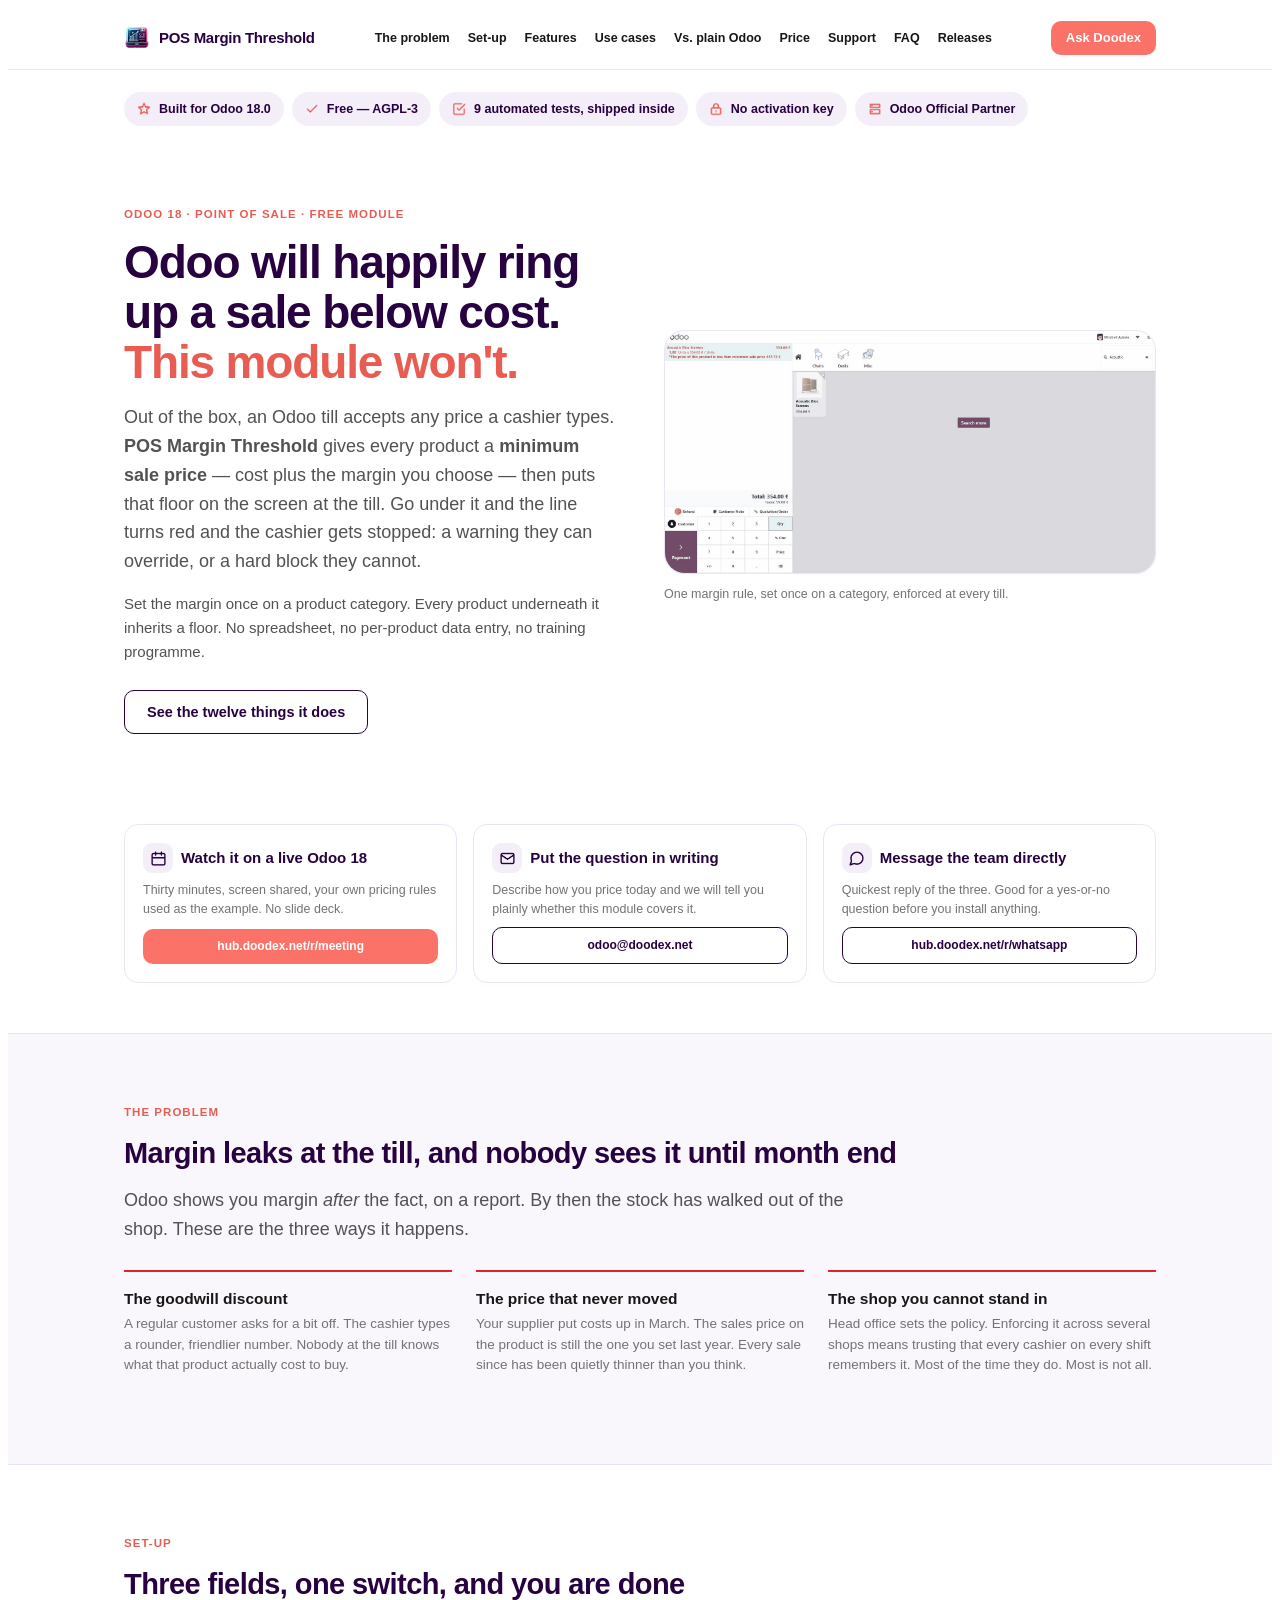
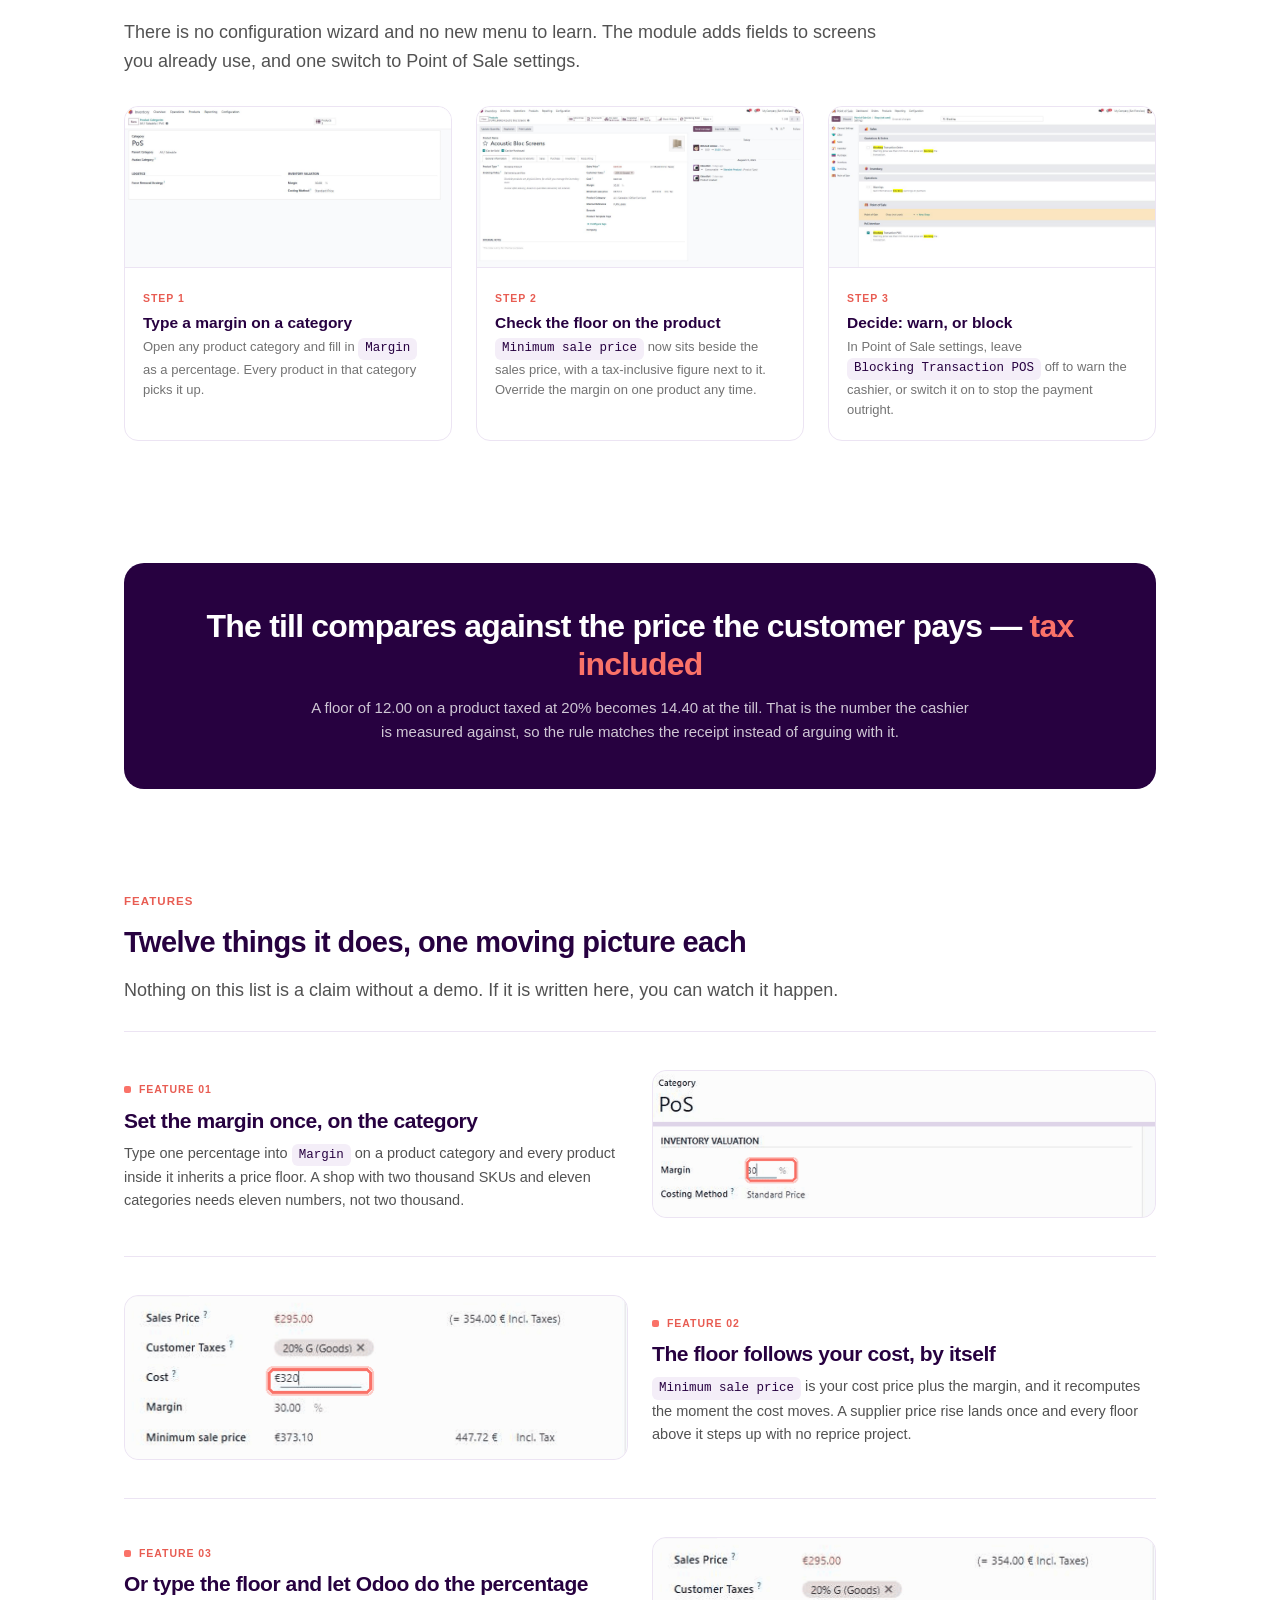
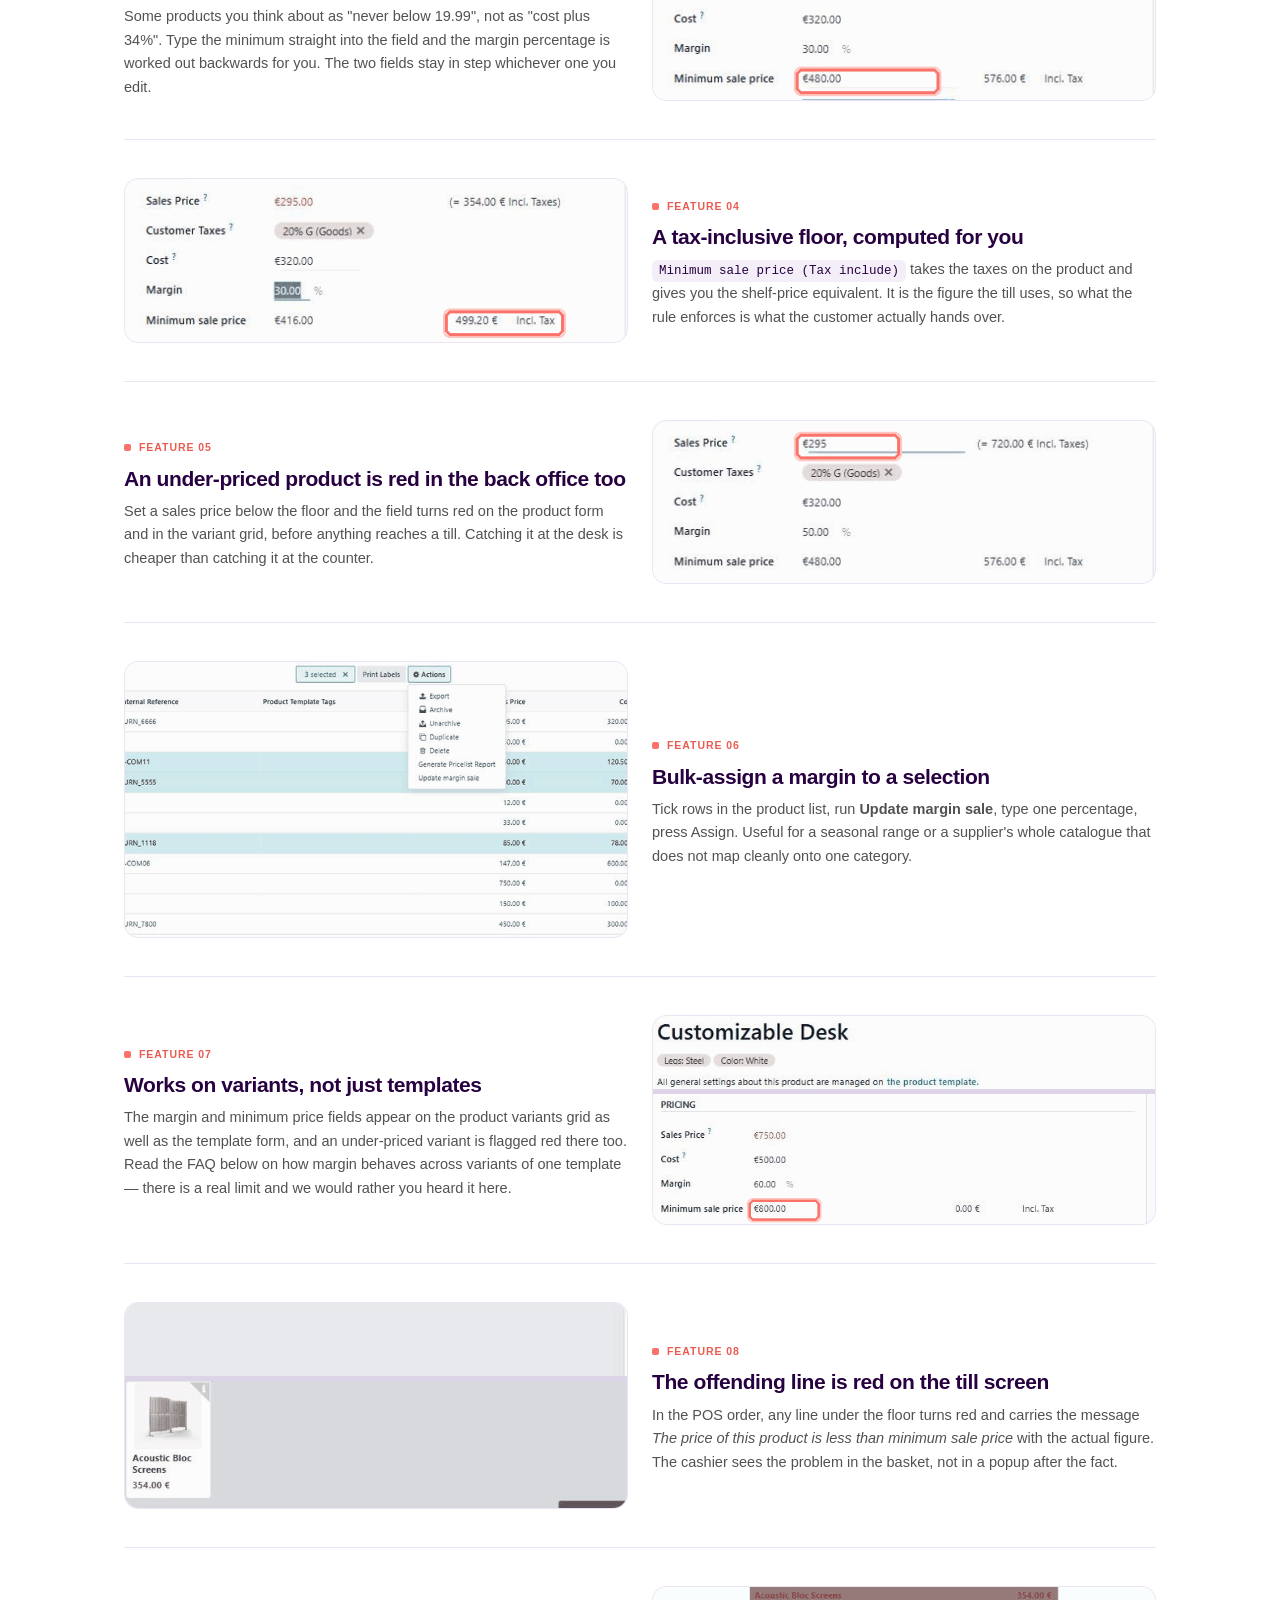
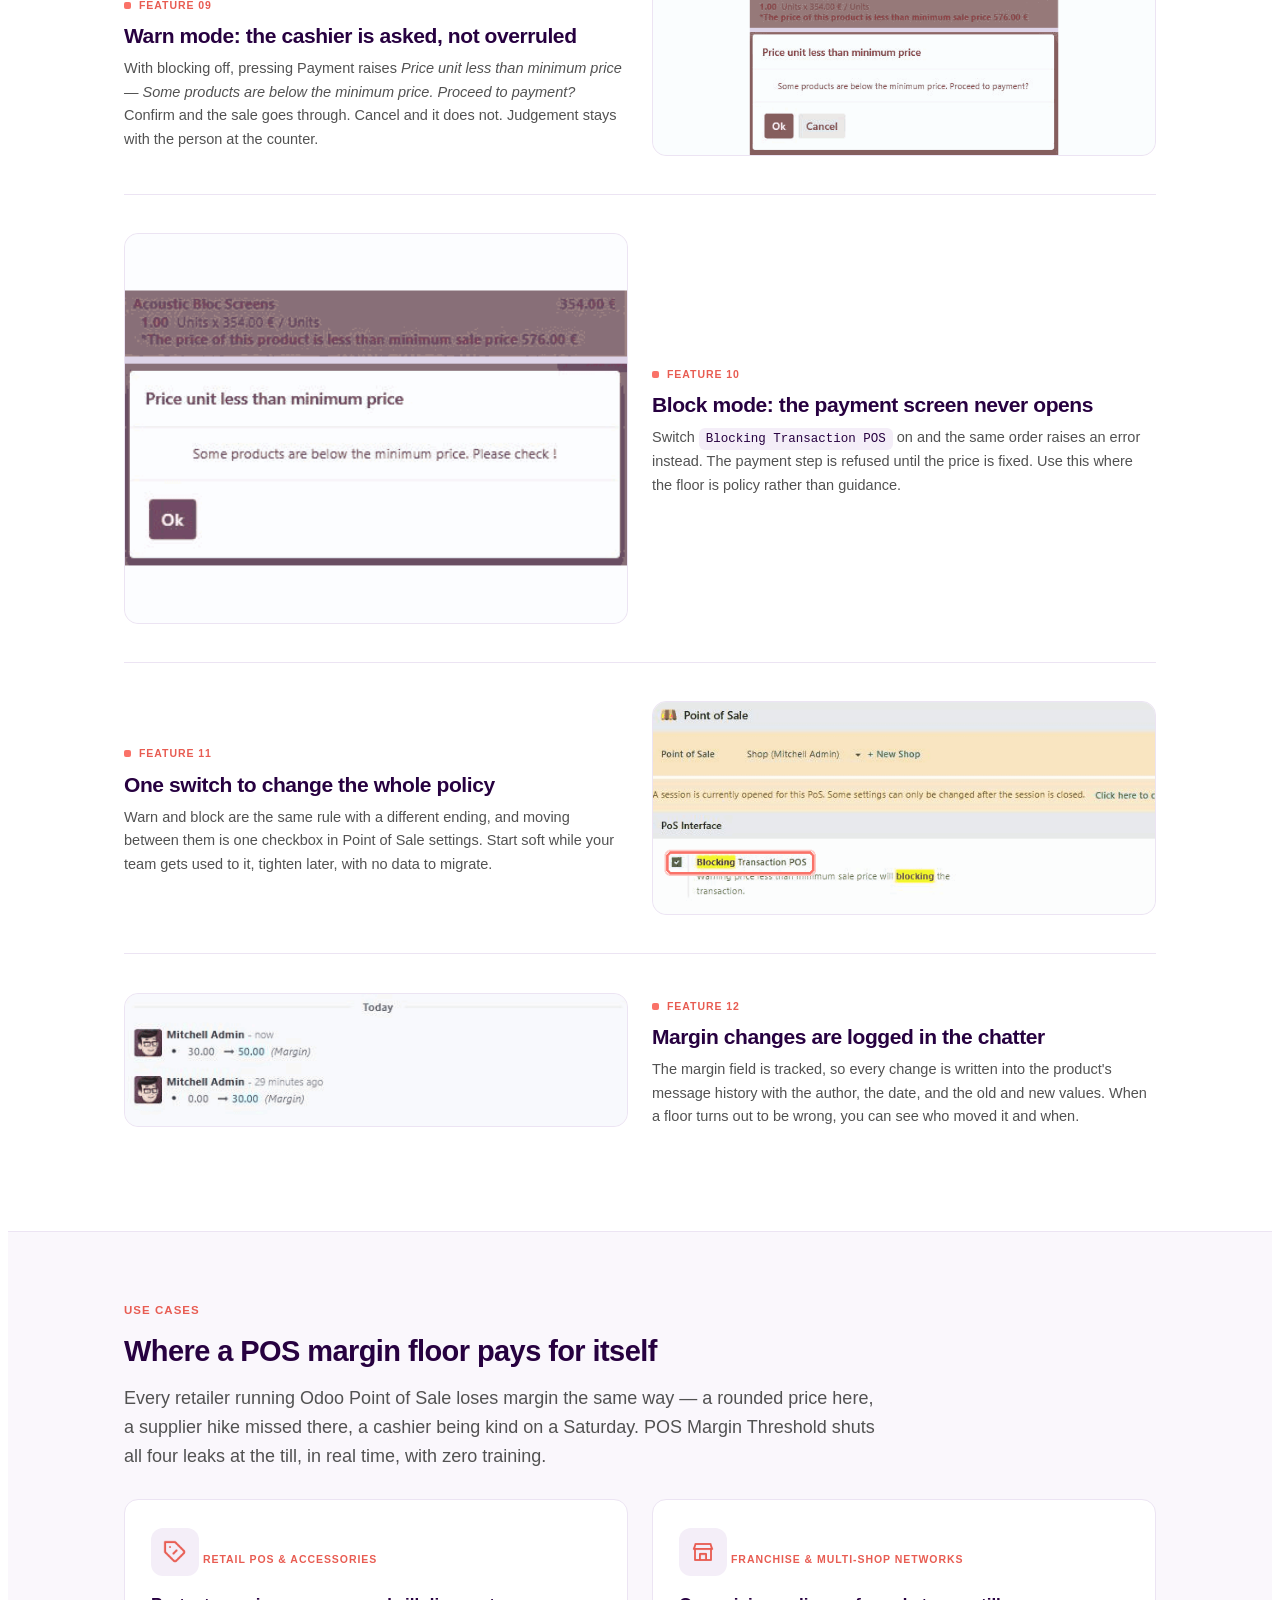
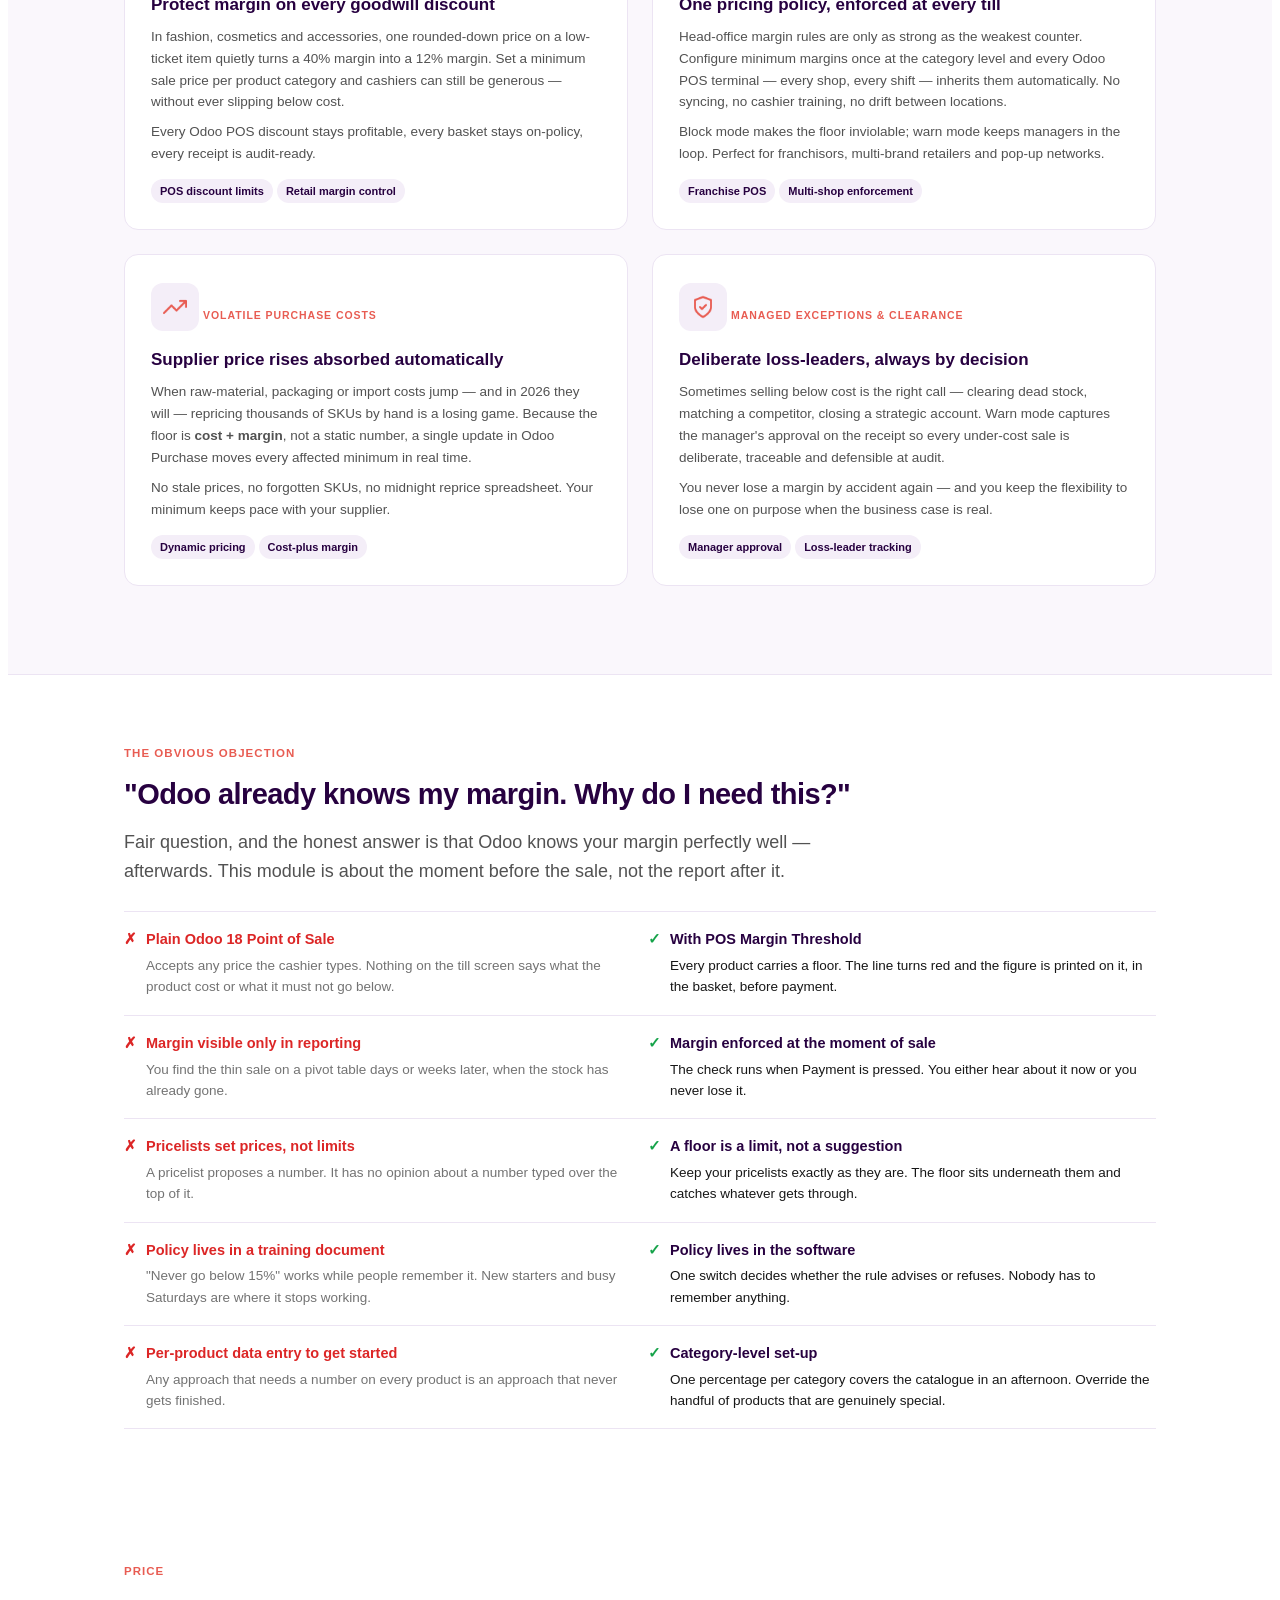
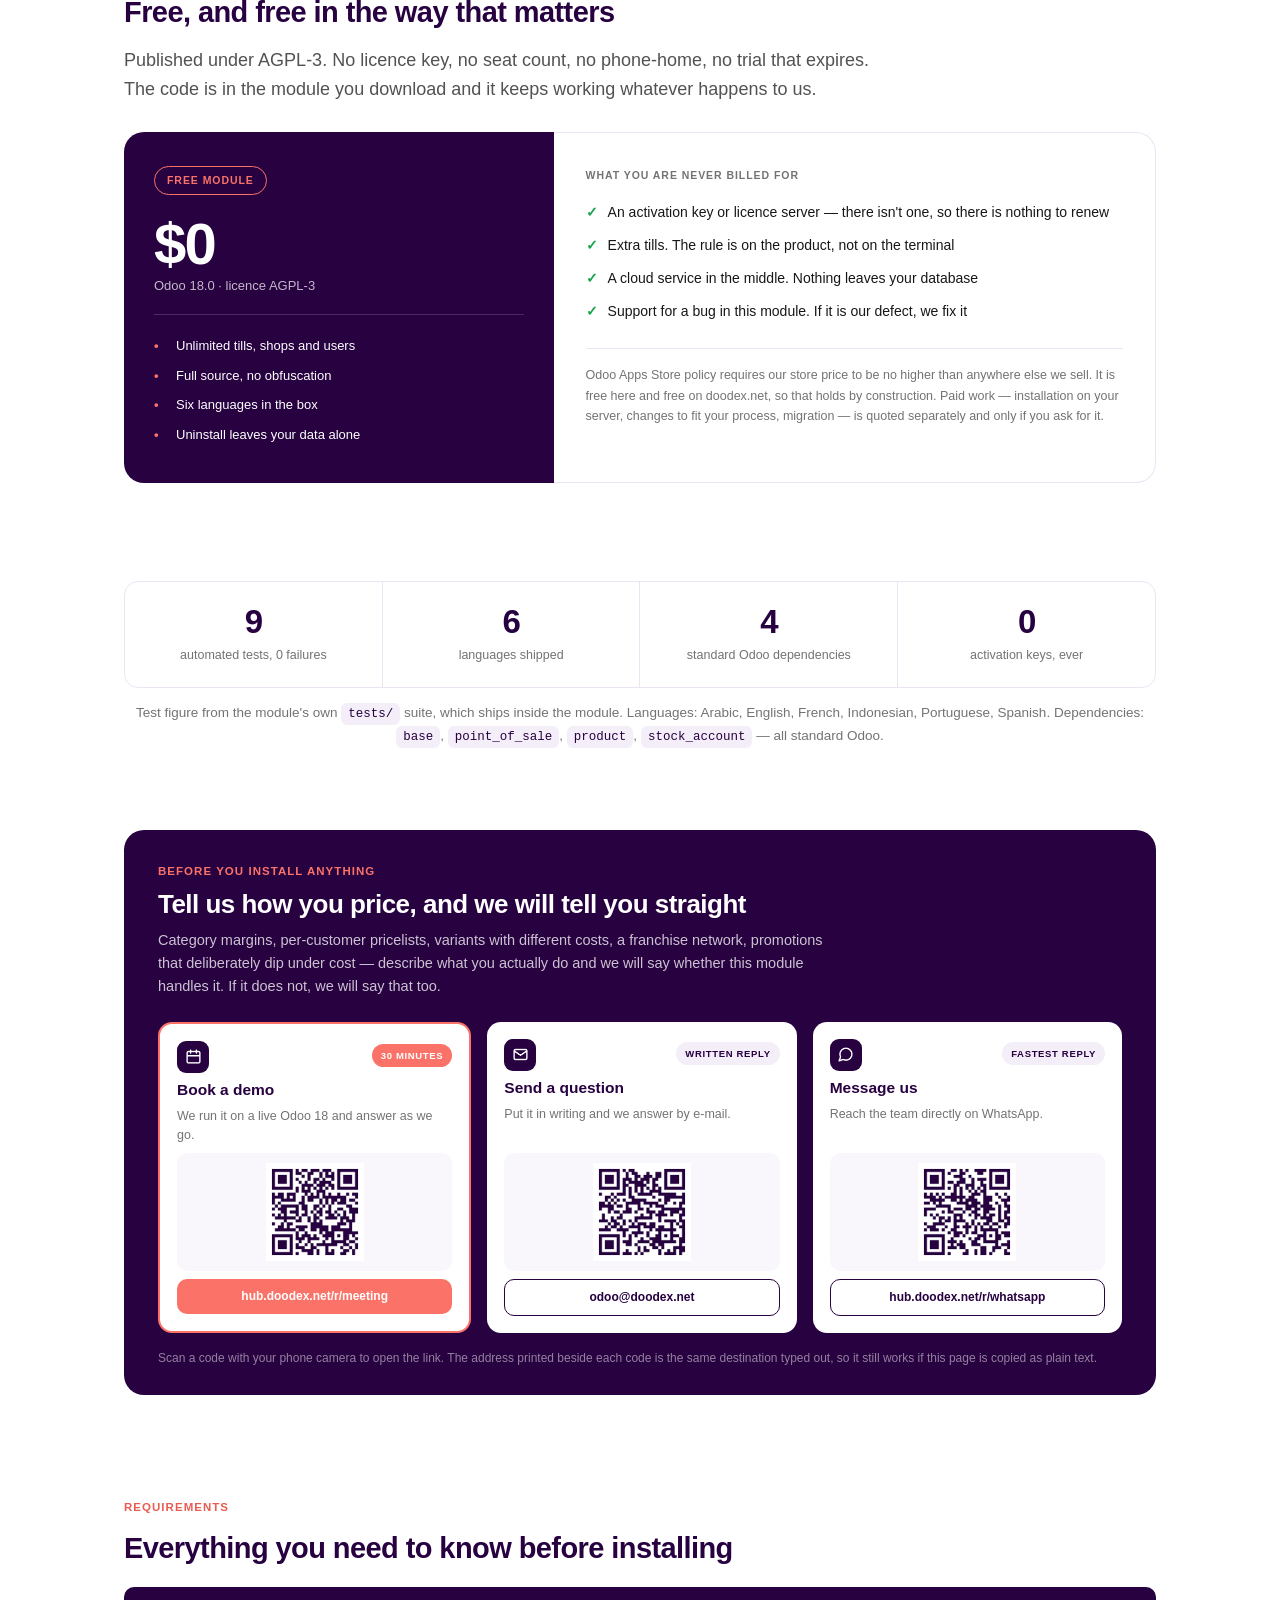
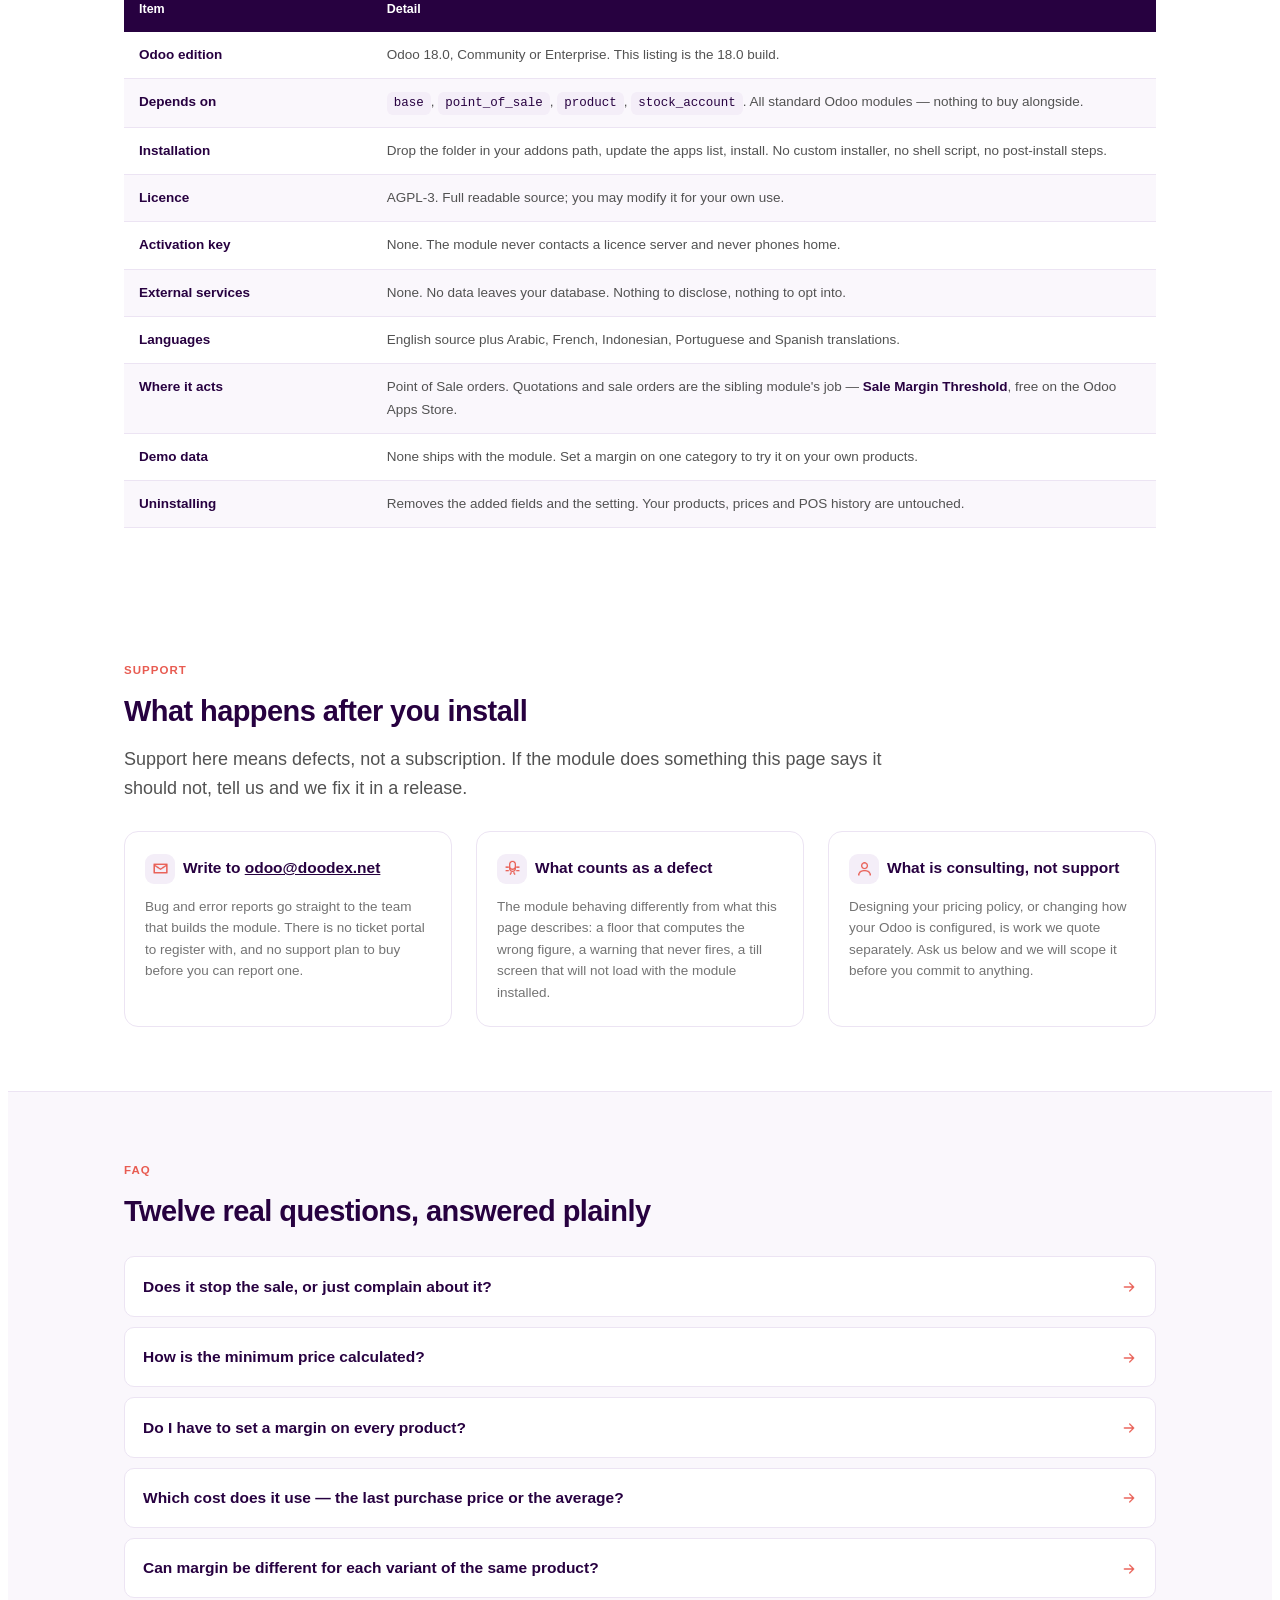
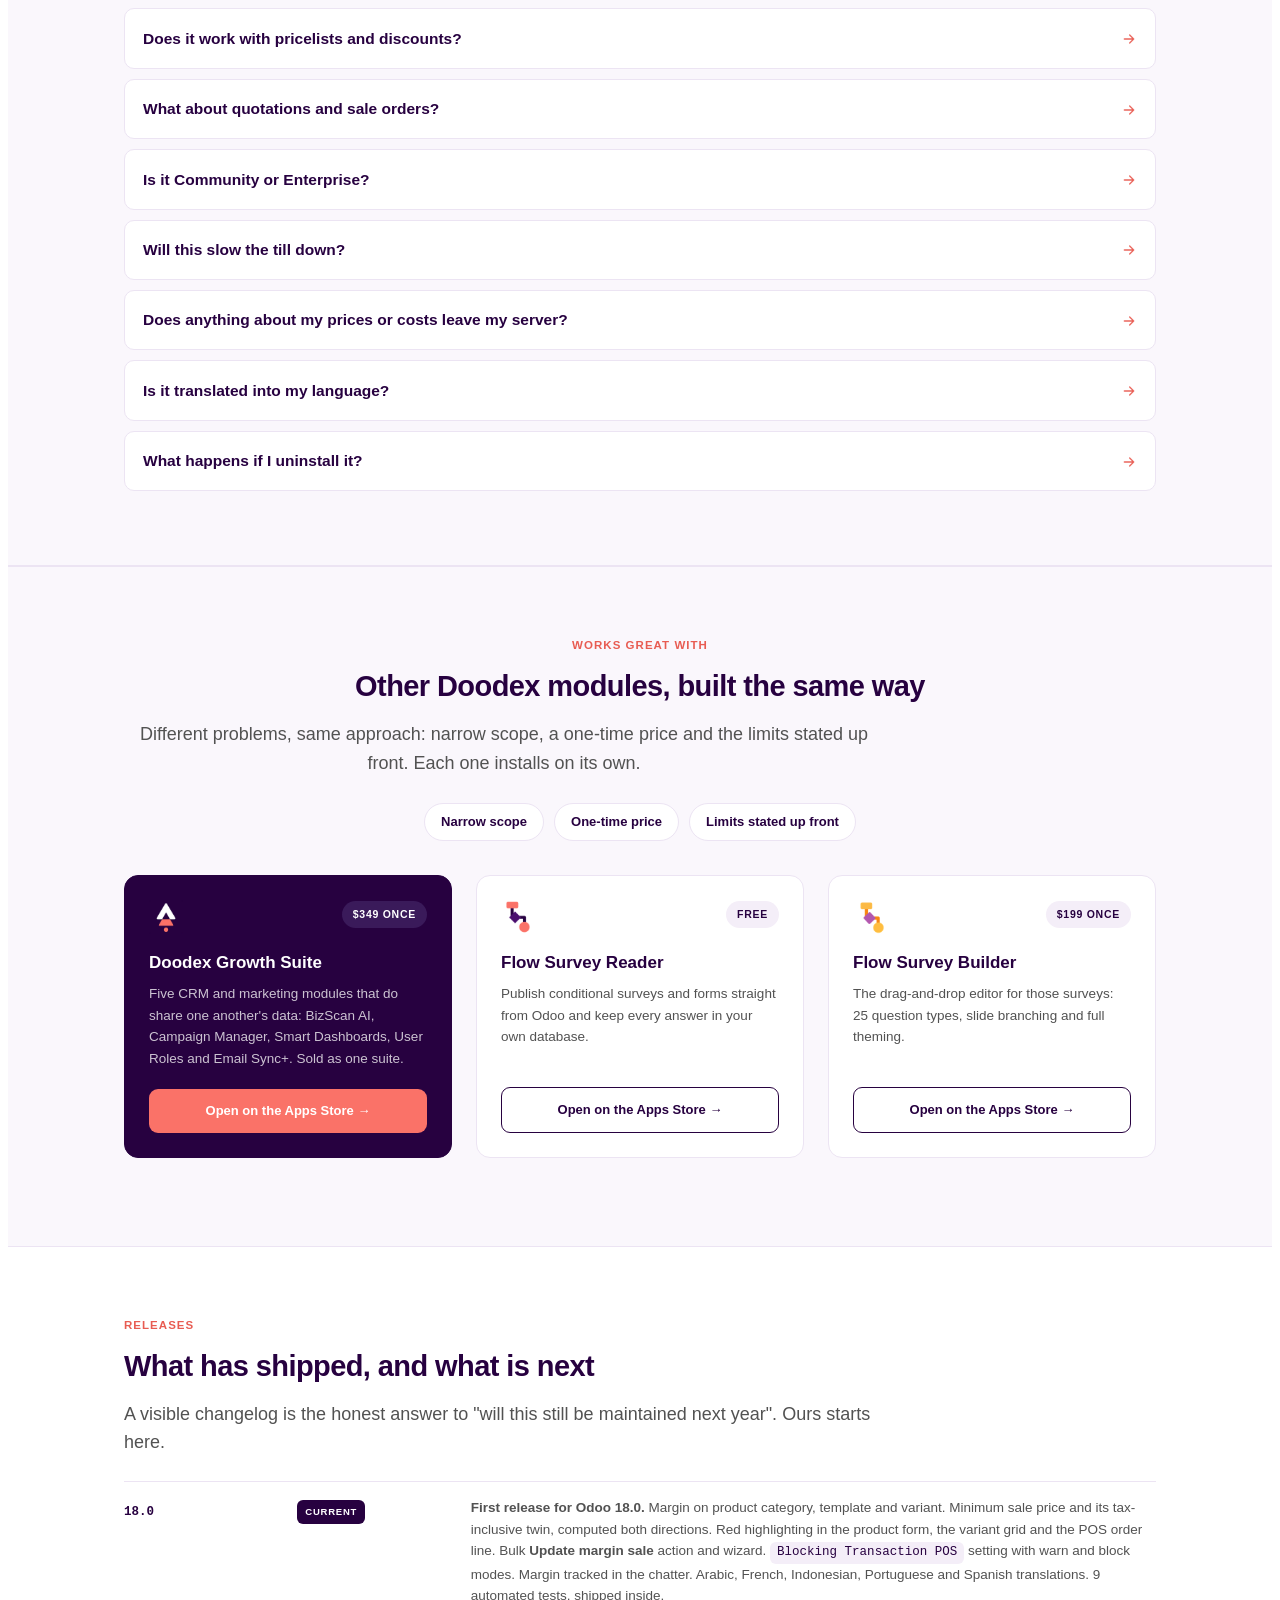
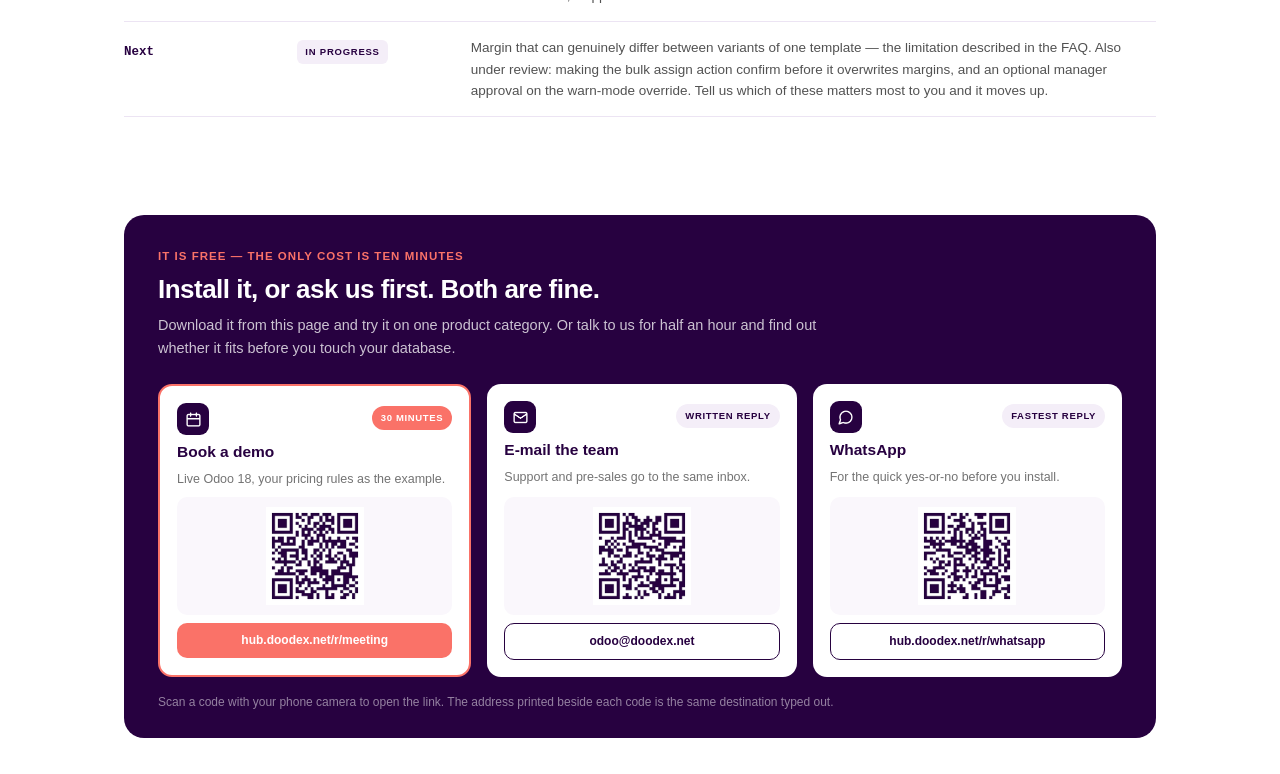
==== commit 835a36fb: "[fix]: pos_margin_threshold: update index.html" ====
--- a/pos_margin_threshold/static/description/index.html
+++ b/pos_margin_threshold/static/description/index.html
@@ -3,13 +3,13 @@
 <head>
 <meta charset="utf-8">
 <meta name="viewport" content="width=device-width, initial-scale=1">
-<title>POS Margin Threshold for Odoo 17 &mdash; minimum sale price enforced at the till</title>
-<meta name="description" content="Set a margin once in Odoo and every Point of Sale till warns or blocks when a cashier sells below the minimum sale price. Free module for Odoo 17.0 by Doodex.">
+<title>POS Margin Threshold for Odoo 18 &mdash; minimum sale price enforced at the till</title>
+<meta name="description" content="Set a margin once in Odoo and every Point of Sale till warns or blocks when a cashier sells below the minimum sale price. Free module for Odoo 18.0 by Doodex.">
 </head>
 <body>
 <!--
   ==========================================================================
-  POS Margin Threshold  .  Odoo Apps Store listing  .  Odoo 17.0
+  POS Margin Threshold  .  Odoo Apps Store listing  .  Odoo 18.0
   Doodex  .  odoo@doodex.net
 
   GENERATED by tools/port_to_store.py from index.design.html. Do not hand-edit
@@ -109,20 +109,20 @@
 
 <!-- ============================== TRUST BAR ============================== -->
 <div style="max-width:1032px;margin:0 auto;padding:0 24px">
-<div style="padding:18px 0"><span style="display:inline-block;font-size:12.5px;font-weight:600;color:#270140;background-color:#f4eef8;border-radius:9999px;padding:7px 13px;margin:4px 8px 4px 0;white-space:nowrap"><img class="pmtico" src="./assets/icons/ic-chip-odoo.png" alt="" style="display:inline-block;width:14px;height:14px;max-width:none;vertical-align:middle"><span style="padding-left:8px">Built for Odoo 17.0</span></span><span style="display:inline-block;font-size:12.5px;font-weight:600;color:#270140;background-color:#f4eef8;border-radius:9999px;padding:7px 13px;margin:4px 8px 4px 0;white-space:nowrap"><img class="pmtico" src="./assets/icons/ic-chip-free.png" alt="" style="display:inline-block;width:14px;height:14px;max-width:none;vertical-align:middle"><span style="padding-left:8px">Free &#8212; AGPL-3</span></span><span style="display:inline-block;font-size:12.5px;font-weight:600;color:#270140;background-color:#f4eef8;border-radius:9999px;padding:7px 13px;margin:4px 8px 4px 0;white-space:nowrap"><img class="pmtico" src="./assets/icons/ic-chip-tests.png" alt="" style="display:inline-block;width:14px;height:14px;max-width:none;vertical-align:middle"><span style="padding-left:8px">9 automated tests, 0 failures</span></span><span style="display:inline-block;font-size:12.5px;font-weight:600;color:#270140;background-color:#f4eef8;border-radius:9999px;padding:7px 13px;margin:4px 8px 4px 0;white-space:nowrap"><img class="pmtico" src="./assets/icons/ic-chip-key.png" alt="" style="display:inline-block;width:14px;height:14px;max-width:none;vertical-align:middle"><span style="padding-left:8px">No activation key</span></span><span style="display:inline-block;font-size:12.5px;font-weight:600;color:#270140;background-color:#f4eef8;border-radius:9999px;padding:7px 13px;margin:4px 8px 4px 0;white-space:nowrap"><img class="pmtico" src="./assets/icons/ic-chip-partner.png" alt="" style="display:inline-block;width:14px;height:14px;max-width:none;vertical-align:middle"><span style="padding-left:8px">Odoo Official Partner</span></span></div>
+<div style="padding:18px 0"><span style="display:inline-block;font-size:12.5px;font-weight:600;color:#270140;background-color:#f4eef8;border-radius:9999px;padding:7px 13px;margin:4px 8px 4px 0;white-space:nowrap"><img class="pmtico" src="./assets/icons/ic-chip-odoo.png" alt="" style="display:inline-block;width:14px;height:14px;max-width:none;vertical-align:middle"><span style="padding-left:8px">Built for Odoo 18.0</span></span><span style="display:inline-block;font-size:12.5px;font-weight:600;color:#270140;background-color:#f4eef8;border-radius:9999px;padding:7px 13px;margin:4px 8px 4px 0;white-space:nowrap"><img class="pmtico" src="./assets/icons/ic-chip-free.png" alt="" style="display:inline-block;width:14px;height:14px;max-width:none;vertical-align:middle"><span style="padding-left:8px">Free &#8212; AGPL-3</span></span><span style="display:inline-block;font-size:12.5px;font-weight:600;color:#270140;background-color:#f4eef8;border-radius:9999px;padding:7px 13px;margin:4px 8px 4px 0;white-space:nowrap"><img class="pmtico" src="./assets/icons/ic-chip-tests.png" alt="" style="display:inline-block;width:14px;height:14px;max-width:none;vertical-align:middle"><span style="padding-left:8px">9 automated tests, shipped inside</span></span><span style="display:inline-block;font-size:12.5px;font-weight:600;color:#270140;background-color:#f4eef8;border-radius:9999px;padding:7px 13px;margin:4px 8px 4px 0;white-space:nowrap"><img class="pmtico" src="./assets/icons/ic-chip-key.png" alt="" style="display:inline-block;width:14px;height:14px;max-width:none;vertical-align:middle"><span style="padding-left:8px">No activation key</span></span><span style="display:inline-block;font-size:12.5px;font-weight:600;color:#270140;background-color:#f4eef8;border-radius:9999px;padding:7px 13px;margin:4px 8px 4px 0;white-space:nowrap"><img class="pmtico" src="./assets/icons/ic-chip-partner.png" alt="" style="display:inline-block;width:14px;height:14px;max-width:none;vertical-align:middle"><span style="padding-left:8px">Odoo Official Partner</span></span></div>
 </div>
 
 <!-- ============================== HERO ============================== -->
 <div style="max-width:1032px;margin:0 auto;padding:0 24px">
 <div style="padding:52px 0 56px">
-<table class="lay" style="width:calc(100% + 48px);margin:0 -24px;table-layout:fixed;border-collapse:collapse;border-spacing:0px 0px"><tbody><tr><td style="padding:0;width:50%;vertical-align:middle"><div style="padding:0 24px"><p style="display:inline-block;font-size:11.5px;font-weight:800;letter-spacing:.09em;text-transform:uppercase;color:#e85c52;margin:0 0 14px">Odoo 17 &#183; Point of Sale &#183; Free module</p><h1 style="color:#270140;font-size:46px;font-weight:800;line-height:1.08;letter-spacing:-.025em;margin:0">Odoo will happily ring up a sale below cost. <span style="color:#e85c52">This module won't.</span></h1><p style="font-size:18px;line-height:1.6;color:#525252;margin:16px 0 0">Out of the box, an Odoo till accepts any price a cashier types. <b>POS Margin Threshold</b> gives every product a <b>minimum sale price</b> &#8212; cost plus the margin you choose &#8212; then puts that floor on the screen at the till. Go under it and the line turns red and the cashier gets stopped: a warning they can override, or a hard block they cannot.</p><p style="font-size:15px;line-height:1.6;color:#525252;margin:16px 0 0">Set the margin once on a product category. Every product underneath it inherits a floor. No spreadsheet, no per-product data entry, no training programme.</p><div style="margin-top:26px"><a class="pbtn" href="#pmt-features" style="background-color:#ffffff;color:#270140;border-width:1.5px;border-style:solid;border-color:#270140;font-weight:700;text-decoration:none;border-radius:10px;line-height:1.25;font-size:14.5px;padding:12px 22px;display:inline-block">See the twelve things it does</a></div></div></td><td style="padding:0;width:50%;vertical-align:middle"><div style="padding:0 24px"><div style="background-color:#faf7fc;border-radius:20px;border-width:1px;border-style:solid;border-color:#ece4f3"><img src="./assets/gifs/hero-full-journey.gif" alt="POS Margin Threshold in Odoo 17: a margin percentage is typed on a product category, the minimum sale price appears on the product, then a Point of Sale order line turns red and the payment is stopped." style="display:block;width:100%;height:auto;border-radius:20px"></div><p style="font-size:12.5px;color:#737373;margin:10px 0 0">One margin rule, set once on a category, enforced at every till.</p></div></td></tr></tbody></table>
+<table class="lay" style="width:calc(100% + 48px);margin:0 -24px;table-layout:fixed;border-collapse:collapse;border-spacing:0px 0px"><tbody><tr><td style="padding:0;width:50%;vertical-align:middle"><div style="padding:0 24px"><p style="display:inline-block;font-size:11.5px;font-weight:800;letter-spacing:.09em;text-transform:uppercase;color:#e85c52;margin:0 0 14px">Odoo 18 &#183; Point of Sale &#183; Free module</p><h1 style="color:#270140;font-size:46px;font-weight:800;line-height:1.08;letter-spacing:-.025em;margin:0">Odoo will happily ring up a sale below cost. <span style="color:#e85c52">This module won't.</span></h1><p style="font-size:18px;line-height:1.6;color:#525252;margin:16px 0 0">Out of the box, an Odoo till accepts any price a cashier types. <b>POS Margin Threshold</b> gives every product a <b>minimum sale price</b> &#8212; cost plus the margin you choose &#8212; then puts that floor on the screen at the till. Go under it and the line turns red and the cashier gets stopped: a warning they can override, or a hard block they cannot.</p><p style="font-size:15px;line-height:1.6;color:#525252;margin:16px 0 0">Set the margin once on a product category. Every product underneath it inherits a floor. No spreadsheet, no per-product data entry, no training programme.</p><div style="margin-top:26px"><a class="pbtn" href="#pmt-features" style="background-color:#ffffff;color:#270140;border-width:1.5px;border-style:solid;border-color:#270140;font-weight:700;text-decoration:none;border-radius:10px;line-height:1.25;font-size:14.5px;padding:12px 22px;display:inline-block">See the twelve things it does</a></div></div></td><td style="padding:0;width:50%;vertical-align:middle"><div style="padding:0 24px"><div style="background-color:#faf7fc;border-radius:20px;border-width:1px;border-style:solid;border-color:#ece4f3"><img src="./assets/gifs/hero-full-journey.gif" alt="POS Margin Threshold: a margin percentage is typed on a product category, the minimum sale price appears on the product, then a Point of Sale order line turns red and the payment is stopped." style="display:block;width:100%;height:auto;border-radius:20px"></div><p style="font-size:12.5px;color:#737373;margin:10px 0 0">One margin rule, set once on a category, enforced at every till.</p></div></td></tr></tbody></table>
 </div>
 </div>
 
 <!-- ============================== THREE ROUTES ============================== -->
 <div style="max-width:1032px;margin:0 auto;padding:0 24px">
 <div style="padding:34px 0 50px">
-<table class="lay" style="width:calc(100% + 32px);margin:0 -16px;table-layout:fixed;border-collapse:separate;border-spacing:16px 0;height:1px"><tbody><tr><td style="padding:0;width:33.33%;vertical-align:top;background-color:#ffffff;border-radius:14px;border-width:1px;border-style:solid;border-color:#ece4f3"><table style="width:100%;height:100%;border-collapse:collapse;border-spacing:0px 0px"><tbody><tr><td style="padding:18px 18px 0;vertical-align:top"><table style="border-collapse:collapse;border-spacing:0px 0px"><tbody><tr><td style="padding:0;width:30px;height:30px;border-radius:9px;background-color:#f4eef8;text-align:center;vertical-align:middle"><img class="pmtico" src="./assets/icons/ic-route-demo.png" alt="" style="display:block;width:17px;height:17px;max-width:none;margin:0 auto"></td><td style="padding:0 0 0 8px;vertical-align:middle"><h3 style="color:#270140;font-size:15px;font-weight:700;line-height:1.35;margin:0">Watch it on a live Odoo 17</h3></td></tr></tbody></table><p style="font-size:12.5px;color:#737373;line-height:1.5;margin:8px 0 0">Thirty minutes, screen shared, your own pricing rules used as the example. No slide deck.</p></td></tr><tr><td style="padding:0 18px 18px;vertical-align:bottom"><a class="pbtn" style="background-color:#fa7268;color:#ffffff;font-weight:700;text-decoration:none;border-radius:10px;line-height:1.25;font-size:12px;padding:10px;display:block;text-align:center;margin-top:8px">hub.doodex.net<wbr/>/r/meeting</a></td></tr></tbody></table></td><td style="padding:0;width:33.33%;vertical-align:top;background-color:#ffffff;border-radius:14px;border-width:1px;border-style:solid;border-color:#ece4f3"><table style="width:100%;height:100%;border-collapse:collapse;border-spacing:0px 0px"><tbody><tr><td style="padding:18px 18px 0;vertical-align:top"><table style="border-collapse:collapse;border-spacing:0px 0px"><tbody><tr><td style="padding:0;width:30px;height:30px;border-radius:9px;background-color:#f4eef8;text-align:center;vertical-align:middle"><img class="pmtico" src="./assets/icons/ic-route-mail.png" alt="" style="display:block;width:17px;height:17px;max-width:none;margin:0 auto"></td><td style="padding:0 0 0 8px;vertical-align:middle"><h3 style="color:#270140;font-size:15px;font-weight:700;line-height:1.35;margin:0">Put the question in writing</h3></td></tr></tbody></table><p style="font-size:12.5px;color:#737373;line-height:1.5;margin:8px 0 0">Describe how you price today and we will tell you plainly whether this module covers it.</p></td></tr><tr><td style="padding:0 18px 18px;vertical-align:bottom"><a class="pbtn" href="mailto:odoo@doodex.net" style="background-color:#ffffff;color:#270140;border-width:1.5px;border-style:solid;border-color:#270140;font-weight:700;text-decoration:none;border-radius:10px;line-height:1.25;font-size:12px;padding:10px;display:block;text-align:center;margin-top:8px">odoo@doodex.net</a></td></tr></tbody></table></td><td style="padding:0;width:33.33%;vertical-align:top;background-color:#ffffff;border-radius:14px;border-width:1px;border-style:solid;border-color:#ece4f3"><table style="width:100%;height:100%;border-collapse:collapse;border-spacing:0px 0px"><tbody><tr><td style="padding:18px 18px 0;vertical-align:top"><table style="border-collapse:collapse;border-spacing:0px 0px"><tbody><tr><td style="padding:0;width:30px;height:30px;border-radius:9px;background-color:#f4eef8;text-align:center;vertical-align:middle"><img class="pmtico" src="./assets/icons/ic-route-chat.png" alt="" style="display:block;width:17px;height:17px;max-width:none;margin:0 auto"></td><td style="padding:0 0 0 8px;vertical-align:middle"><h3 style="color:#270140;font-size:15px;font-weight:700;line-height:1.35;margin:0">Message the team directly</h3></td></tr></tbody></table><p style="font-size:12.5px;color:#737373;line-height:1.5;margin:8px 0 0">Quickest reply of the three. Good for a yes-or-no question before you install anything.</p></td></tr><tr><td style="padding:0 18px 18px;vertical-align:bottom"><a class="pbtn" style="background-color:#ffffff;color:#270140;border-width:1.5px;border-style:solid;border-color:#270140;font-weight:700;text-decoration:none;border-radius:10px;line-height:1.25;font-size:12px;padding:10px;display:block;text-align:center;margin-top:8px">hub.doodex.net<wbr/>/r/whatsapp</a></td></tr></tbody></table></td></tr></tbody></table>
+<table class="lay" style="width:calc(100% + 32px);margin:0 -16px;table-layout:fixed;border-collapse:separate;border-spacing:16px 0;height:1px"><tbody><tr><td style="padding:0;width:33.33%;vertical-align:top;background-color:#ffffff;border-radius:14px;border-width:1px;border-style:solid;border-color:#ece4f3"><table style="width:100%;height:100%;border-collapse:collapse;border-spacing:0px 0px"><tbody><tr><td style="padding:18px 18px 0;vertical-align:top"><table style="border-collapse:collapse;border-spacing:0px 0px"><tbody><tr><td style="padding:0;width:30px;height:30px;border-radius:9px;background-color:#f4eef8;text-align:center;vertical-align:middle"><img class="pmtico" src="./assets/icons/ic-route-demo.png" alt="" style="display:block;width:17px;height:17px;max-width:none;margin:0 auto"></td><td style="padding:0 0 0 8px;vertical-align:middle"><h3 style="color:#270140;font-size:15px;font-weight:700;line-height:1.35;margin:0">Watch it on a live Odoo 18</h3></td></tr></tbody></table><p style="font-size:12.5px;color:#737373;line-height:1.5;margin:8px 0 0">Thirty minutes, screen shared, your own pricing rules used as the example. No slide deck.</p></td></tr><tr><td style="padding:0 18px 18px;vertical-align:bottom"><a class="pbtn" style="background-color:#fa7268;color:#ffffff;font-weight:700;text-decoration:none;border-radius:10px;line-height:1.25;font-size:12px;padding:10px;display:block;text-align:center;margin-top:8px">hub.doodex.net<wbr/>/r/meeting</a></td></tr></tbody></table></td><td style="padding:0;width:33.33%;vertical-align:top;background-color:#ffffff;border-radius:14px;border-width:1px;border-style:solid;border-color:#ece4f3"><table style="width:100%;height:100%;border-collapse:collapse;border-spacing:0px 0px"><tbody><tr><td style="padding:18px 18px 0;vertical-align:top"><table style="border-collapse:collapse;border-spacing:0px 0px"><tbody><tr><td style="padding:0;width:30px;height:30px;border-radius:9px;background-color:#f4eef8;text-align:center;vertical-align:middle"><img class="pmtico" src="./assets/icons/ic-route-mail.png" alt="" style="display:block;width:17px;height:17px;max-width:none;margin:0 auto"></td><td style="padding:0 0 0 8px;vertical-align:middle"><h3 style="color:#270140;font-size:15px;font-weight:700;line-height:1.35;margin:0">Put the question in writing</h3></td></tr></tbody></table><p style="font-size:12.5px;color:#737373;line-height:1.5;margin:8px 0 0">Describe how you price today and we will tell you plainly whether this module covers it.</p></td></tr><tr><td style="padding:0 18px 18px;vertical-align:bottom"><a class="pbtn" href="mailto:odoo@doodex.net" style="background-color:#ffffff;color:#270140;border-width:1.5px;border-style:solid;border-color:#270140;font-weight:700;text-decoration:none;border-radius:10px;line-height:1.25;font-size:12px;padding:10px;display:block;text-align:center;margin-top:8px">odoo@doodex.net</a></td></tr></tbody></table></td><td style="padding:0;width:33.33%;vertical-align:top;background-color:#ffffff;border-radius:14px;border-width:1px;border-style:solid;border-color:#ece4f3"><table style="width:100%;height:100%;border-collapse:collapse;border-spacing:0px 0px"><tbody><tr><td style="padding:18px 18px 0;vertical-align:top"><table style="border-collapse:collapse;border-spacing:0px 0px"><tbody><tr><td style="padding:0;width:30px;height:30px;border-radius:9px;background-color:#f4eef8;text-align:center;vertical-align:middle"><img class="pmtico" src="./assets/icons/ic-route-chat.png" alt="" style="display:block;width:17px;height:17px;max-width:none;margin:0 auto"></td><td style="padding:0 0 0 8px;vertical-align:middle"><h3 style="color:#270140;font-size:15px;font-weight:700;line-height:1.35;margin:0">Message the team directly</h3></td></tr></tbody></table><p style="font-size:12.5px;color:#737373;line-height:1.5;margin:8px 0 0">Quickest reply of the three. Good for a yes-or-no question before you install anything.</p></td></tr><tr><td style="padding:0 18px 18px;vertical-align:bottom"><a class="pbtn" style="background-color:#ffffff;color:#270140;border-width:1.5px;border-style:solid;border-color:#270140;font-weight:700;text-decoration:none;border-radius:10px;line-height:1.25;font-size:12px;padding:10px;display:block;text-align:center;margin-top:8px">hub.doodex.net<wbr/>/r/whatsapp</a></td></tr></tbody></table></td></tr></tbody></table>
 </div>
 </div>
 
@@ -205,7 +205,7 @@
 <h2 style="color:#270140;font-size:29px;font-weight:800;line-height:1.2;letter-spacing:-.02em;margin:0">"Odoo already knows my margin. Why do I need this?"</h2>
 <p style="font-size:18px;line-height:1.6;color:#525252;margin:16px 0 0;max-width:760px">Fair question, and the honest answer is that Odoo knows your margin perfectly well &#8212; afterwards. This module is about the moment before the sale, not the report after it.</p>
 <div style="margin-top:26px">
-  <div style="padding:17px 0;border-top-width:1px;border-top-style:solid;border-top-color:#ece4f3"><table class="lay" style="width:calc(100% + 16px);margin:0 -8px;table-layout:fixed;border-collapse:collapse;border-spacing:0px 0px"><tbody><tr><td style="padding:0;width:50%;vertical-align:top"><div style="padding:0 8px"><table style="width:100%;border-collapse:collapse;border-spacing:0px 0px"><tbody><tr><td style="vertical-align:top;width:22px;color:#dc2626;font-weight:800;font-size:14.5px;line-height:1.5;padding:0">&#10007;</td><td style="vertical-align:top;font-size:14.5px;line-height:1.5;color:#525252;padding:0"><b style="color:#dc2626;font-weight:700">Plain Odoo 17 Point of Sale</b></td></tr></tbody></table><p style="font-size:13.5px;line-height:1.58;color:#737373;margin:4px 0 0 22px">Accepts any price the cashier types. Nothing on the till screen says what the product cost or what it must not go below.</p></div></td><td style="padding:0;width:50%;vertical-align:top"><div style="padding:0 8px"><table style="width:100%;border-collapse:collapse;border-spacing:0px 0px"><tbody><tr><td style="vertical-align:top;width:22px;color:#16a34a;font-weight:800;font-size:14.5px;line-height:1.5;padding:0">&#10003;</td><td style="vertical-align:top;font-size:14.5px;line-height:1.5;color:#525252;padding:0"><b style="color:#270140;font-weight:700">With POS Margin Threshold</b></td></tr></tbody></table><p style="font-size:13.5px;line-height:1.58;color:#171717;margin:4px 0 0 22px">Every product carries a floor. The line turns red and the figure is printed on it, in the basket, before payment.</p></div></td></tr></tbody></table></div>
+  <div style="padding:17px 0;border-top-width:1px;border-top-style:solid;border-top-color:#ece4f3"><table class="lay" style="width:calc(100% + 16px);margin:0 -8px;table-layout:fixed;border-collapse:collapse;border-spacing:0px 0px"><tbody><tr><td style="padding:0;width:50%;vertical-align:top"><div style="padding:0 8px"><table style="width:100%;border-collapse:collapse;border-spacing:0px 0px"><tbody><tr><td style="vertical-align:top;width:22px;color:#dc2626;font-weight:800;font-size:14.5px;line-height:1.5;padding:0">&#10007;</td><td style="vertical-align:top;font-size:14.5px;line-height:1.5;color:#525252;padding:0"><b style="color:#dc2626;font-weight:700">Plain Odoo 18 Point of Sale</b></td></tr></tbody></table><p style="font-size:13.5px;line-height:1.58;color:#737373;margin:4px 0 0 22px">Accepts any price the cashier types. Nothing on the till screen says what the product cost or what it must not go below.</p></div></td><td style="padding:0;width:50%;vertical-align:top"><div style="padding:0 8px"><table style="width:100%;border-collapse:collapse;border-spacing:0px 0px"><tbody><tr><td style="vertical-align:top;width:22px;color:#16a34a;font-weight:800;font-size:14.5px;line-height:1.5;padding:0">&#10003;</td><td style="vertical-align:top;font-size:14.5px;line-height:1.5;color:#525252;padding:0"><b style="color:#270140;font-weight:700">With POS Margin Threshold</b></td></tr></tbody></table><p style="font-size:13.5px;line-height:1.58;color:#171717;margin:4px 0 0 22px">Every product carries a floor. The line turns red and the figure is printed on it, in the basket, before payment.</p></div></td></tr></tbody></table></div>
   <div style="padding:17px 0;border-top-width:1px;border-top-style:solid;border-top-color:#ece4f3"><table class="lay" style="width:calc(100% + 16px);margin:0 -8px;table-layout:fixed;border-collapse:collapse;border-spacing:0px 0px"><tbody><tr><td style="padding:0;width:50%;vertical-align:top"><div style="padding:0 8px"><table style="width:100%;border-collapse:collapse;border-spacing:0px 0px"><tbody><tr><td style="vertical-align:top;width:22px;color:#dc2626;font-weight:800;font-size:14.5px;line-height:1.5;padding:0">&#10007;</td><td style="vertical-align:top;font-size:14.5px;line-height:1.5;color:#525252;padding:0"><b style="color:#dc2626;font-weight:700">Margin visible only in reporting</b></td></tr></tbody></table><p style="font-size:13.5px;line-height:1.58;color:#737373;margin:4px 0 0 22px">You find the thin sale on a pivot table days or weeks later, when the stock has already gone.</p></div></td><td style="padding:0;width:50%;vertical-align:top"><div style="padding:0 8px"><table style="width:100%;border-collapse:collapse;border-spacing:0px 0px"><tbody><tr><td style="vertical-align:top;width:22px;color:#16a34a;font-weight:800;font-size:14.5px;line-height:1.5;padding:0">&#10003;</td><td style="vertical-align:top;font-size:14.5px;line-height:1.5;color:#525252;padding:0"><b style="color:#270140;font-weight:700">Margin enforced at the moment of sale</b></td></tr></tbody></table><p style="font-size:13.5px;line-height:1.58;color:#171717;margin:4px 0 0 22px">The check runs when Payment is pressed. You either hear about it now or you never lose it.</p></div></td></tr></tbody></table></div>
   <div style="padding:17px 0;border-top-width:1px;border-top-style:solid;border-top-color:#ece4f3"><table class="lay" style="width:calc(100% + 16px);margin:0 -8px;table-layout:fixed;border-collapse:collapse;border-spacing:0px 0px"><tbody><tr><td style="padding:0;width:50%;vertical-align:top"><div style="padding:0 8px"><table style="width:100%;border-collapse:collapse;border-spacing:0px 0px"><tbody><tr><td style="vertical-align:top;width:22px;color:#dc2626;font-weight:800;font-size:14.5px;line-height:1.5;padding:0">&#10007;</td><td style="vertical-align:top;font-size:14.5px;line-height:1.5;color:#525252;padding:0"><b style="color:#dc2626;font-weight:700">Pricelists set prices, not limits</b></td></tr></tbody></table><p style="font-size:13.5px;line-height:1.58;color:#737373;margin:4px 0 0 22px">A pricelist proposes a number. It has no opinion about a number typed over the top of it.</p></div></td><td style="padding:0;width:50%;vertical-align:top"><div style="padding:0 8px"><table style="width:100%;border-collapse:collapse;border-spacing:0px 0px"><tbody><tr><td style="vertical-align:top;width:22px;color:#16a34a;font-weight:800;font-size:14.5px;line-height:1.5;padding:0">&#10003;</td><td style="vertical-align:top;font-size:14.5px;line-height:1.5;color:#525252;padding:0"><b style="color:#270140;font-weight:700">A floor is a limit, not a suggestion</b></td></tr></tbody></table><p style="font-size:13.5px;line-height:1.58;color:#171717;margin:4px 0 0 22px">Keep your pricelists exactly as they are. The floor sits underneath them and catches whatever gets through.</p></div></td></tr></tbody></table></div>
   <div style="padding:17px 0;border-top-width:1px;border-top-style:solid;border-top-color:#ece4f3"><table class="lay" style="width:calc(100% + 16px);margin:0 -8px;table-layout:fixed;border-collapse:collapse;border-spacing:0px 0px"><tbody><tr><td style="padding:0;width:50%;vertical-align:top"><div style="padding:0 8px"><table style="width:100%;border-collapse:collapse;border-spacing:0px 0px"><tbody><tr><td style="vertical-align:top;width:22px;color:#dc2626;font-weight:800;font-size:14.5px;line-height:1.5;padding:0">&#10007;</td><td style="vertical-align:top;font-size:14.5px;line-height:1.5;color:#525252;padding:0"><b style="color:#dc2626;font-weight:700">Policy lives in a training document</b></td></tr></tbody></table><p style="font-size:13.5px;line-height:1.58;color:#737373;margin:4px 0 0 22px">"Never go below 15%" works while people remember it. New starters and busy Saturdays are where it stops working.</p></div></td><td style="padding:0;width:50%;vertical-align:top"><div style="padding:0 8px"><table style="width:100%;border-collapse:collapse;border-spacing:0px 0px"><tbody><tr><td style="vertical-align:top;width:22px;color:#16a34a;font-weight:800;font-size:14.5px;line-height:1.5;padding:0">&#10003;</td><td style="vertical-align:top;font-size:14.5px;line-height:1.5;color:#525252;padding:0"><b style="color:#270140;font-weight:700">Policy lives in the software</b></td></tr></tbody></table><p style="font-size:13.5px;line-height:1.58;color:#171717;margin:4px 0 0 22px">One switch decides whether the rule advises or refuses. Nobody has to remember anything.</p></div></td></tr></tbody></table></div>
@@ -221,7 +221,7 @@
 <h2 style="color:#270140;font-size:29px;font-weight:800;line-height:1.2;letter-spacing:-.02em;margin:0">Free, and free in the way that matters</h2>
 <p style="font-size:18px;line-height:1.6;color:#525252;margin:16px 0 0;max-width:760px">Published under AGPL-3. No licence key, no seat count, no phone-home, no trial that expires. The code is in the module you download and it keeps working whatever happens to us.</p>
 <div style="margin-top:28px">
-<table class="lay" style="width:100%;table-layout:fixed;border-collapse:separate;border-spacing:0px 0;height:1px"><tbody><tr><td style="padding:0;width:41.67%;vertical-align:top;background-color:#270140;border-radius:20px 0 0 20px"><div style="padding:34px 30px"><span style="display:inline-block;font-size:10.5px;font-weight:800;letter-spacing:.09em;text-transform:uppercase;color:#fa7268;border-width:1px;border-style:solid;border-color:#fa7268;border-radius:9999px;padding:5px 12px">Free module</span><p style="font-size:58px;font-weight:800;line-height:1;margin:20px 0 2px;color:#ffffff;letter-spacing:-.03em">$0</p><p style="font-size:13px;color:#ffffff;opacity:.72;margin:0">Odoo 17.0 &#183; licence AGPL-3 &#183; version 17.0.1.0</p><div style="margin-top:18px;padding-top:16px;border-top-width:1px;border-top-style:solid;border-top-color:#4a2a66"><table style="width:100%;border-collapse:collapse;border-spacing:0px 0px"><tbody><tr><td style="vertical-align:top;width:22px;color:#fa7268;font-weight:800;font-size:13px;line-height:1.5;padding:5px 0">&#8226;</td><td style="vertical-align:top;font-size:13px;line-height:1.5;color:#ffffff;padding:5px 0">Unlimited tills, shops and users</td></tr><tr><td style="vertical-align:top;width:22px;color:#fa7268;font-weight:800;font-size:13px;line-height:1.5;padding:5px 0">&#8226;</td><td style="vertical-align:top;font-size:13px;line-height:1.5;color:#ffffff;padding:5px 0">Full source, no obfuscation</td></tr><tr><td style="vertical-align:top;width:22px;color:#fa7268;font-weight:800;font-size:13px;line-height:1.5;padding:5px 0">&#8226;</td><td style="vertical-align:top;font-size:13px;line-height:1.5;color:#ffffff;padding:5px 0">Six languages in the box</td></tr><tr><td style="vertical-align:top;width:22px;color:#fa7268;font-weight:800;font-size:13px;line-height:1.5;padding:5px 0">&#8226;</td><td style="vertical-align:top;font-size:13px;line-height:1.5;color:#ffffff;padding:5px 0">Uninstall leaves your data alone</td></tr></tbody></table></div></div></td><td style="padding:0;width:58.33%;vertical-align:top;background-color:#ffffff;border-radius:0 20px 20px 0;border-top-width:1px;border-top-style:solid;border-top-color:#ece4f3;border-right-width:1px;border-right-style:solid;border-right-color:#ece4f3;border-bottom-width:1px;border-bottom-style:solid;border-bottom-color:#ece4f3"><div style="padding:34px 32px"><p style="font-size:10.5px;font-weight:800;letter-spacing:.09em;text-transform:uppercase;color:#737373;margin:0 0 12px">What you are never billed for</p><table style="width:100%;border-collapse:collapse;border-spacing:0px 0px"><tbody><tr><td style="vertical-align:top;width:22px;color:#16a34a;font-weight:800;font-size:14px;line-height:1.5;padding:6px 0">&#10003;</td><td style="vertical-align:top;font-size:14px;line-height:1.5;color:#171717;padding:6px 0">An activation key or licence server &#8212; there isn't one, so there is nothing to renew</td></tr><tr><td style="vertical-align:top;width:22px;color:#16a34a;font-weight:800;font-size:14px;line-height:1.5;padding:6px 0">&#10003;</td><td style="vertical-align:top;font-size:14px;line-height:1.5;color:#171717;padding:6px 0">Extra tills. The rule is on the product, not on the terminal</td></tr><tr><td style="vertical-align:top;width:22px;color:#16a34a;font-weight:800;font-size:14px;line-height:1.5;padding:6px 0">&#10003;</td><td style="vertical-align:top;font-size:14px;line-height:1.5;color:#171717;padding:6px 0">A cloud service in the middle. Nothing leaves your database</td></tr><tr><td style="vertical-align:top;width:22px;color:#16a34a;font-weight:800;font-size:14px;line-height:1.5;padding:6px 0">&#10003;</td><td style="vertical-align:top;font-size:14px;line-height:1.5;color:#171717;padding:6px 0">Support for a bug in this module. If it is our defect, we fix it</td></tr></tbody></table><p style="margin-top:20px;padding-top:16px;border-top-width:1px;border-top-style:solid;border-top-color:#ece4f3;font-size:12.5px;color:#737373">Odoo Apps Store policy requires our store price to be no higher than anywhere else we sell. It is free here and free on doodex.net, so that holds by construction. Paid work &#8212; installation on your server, changes to fit your process, migration &#8212; is quoted separately and only if you ask for it.</p></div></td></tr></tbody></table>
+<table class="lay" style="width:100%;table-layout:fixed;border-collapse:separate;border-spacing:0px 0;height:1px"><tbody><tr><td style="padding:0;width:41.67%;vertical-align:top;background-color:#270140;border-radius:20px 0 0 20px"><div style="padding:34px 30px"><span style="display:inline-block;font-size:10.5px;font-weight:800;letter-spacing:.09em;text-transform:uppercase;color:#fa7268;border-width:1px;border-style:solid;border-color:#fa7268;border-radius:9999px;padding:5px 12px">Free module</span><p style="font-size:58px;font-weight:800;line-height:1;margin:20px 0 2px;color:#ffffff;letter-spacing:-.03em">$0</p><p style="font-size:13px;color:#ffffff;opacity:.72;margin:0">Odoo 18.0 &#183; licence AGPL-3</p><div style="margin-top:18px;padding-top:16px;border-top-width:1px;border-top-style:solid;border-top-color:#4a2a66"><table style="width:100%;border-collapse:collapse;border-spacing:0px 0px"><tbody><tr><td style="vertical-align:top;width:22px;color:#fa7268;font-weight:800;font-size:13px;line-height:1.5;padding:5px 0">&#8226;</td><td style="vertical-align:top;font-size:13px;line-height:1.5;color:#ffffff;padding:5px 0">Unlimited tills, shops and users</td></tr><tr><td style="vertical-align:top;width:22px;color:#fa7268;font-weight:800;font-size:13px;line-height:1.5;padding:5px 0">&#8226;</td><td style="vertical-align:top;font-size:13px;line-height:1.5;color:#ffffff;padding:5px 0">Full source, no obfuscation</td></tr><tr><td style="vertical-align:top;width:22px;color:#fa7268;font-weight:800;font-size:13px;line-height:1.5;padding:5px 0">&#8226;</td><td style="vertical-align:top;font-size:13px;line-height:1.5;color:#ffffff;padding:5px 0">Six languages in the box</td></tr><tr><td style="vertical-align:top;width:22px;color:#fa7268;font-weight:800;font-size:13px;line-height:1.5;padding:5px 0">&#8226;</td><td style="vertical-align:top;font-size:13px;line-height:1.5;color:#ffffff;padding:5px 0">Uninstall leaves your data alone</td></tr></tbody></table></div></div></td><td style="padding:0;width:58.33%;vertical-align:top;background-color:#ffffff;border-radius:0 20px 20px 0;border-top-width:1px;border-top-style:solid;border-top-color:#ece4f3;border-right-width:1px;border-right-style:solid;border-right-color:#ece4f3;border-bottom-width:1px;border-bottom-style:solid;border-bottom-color:#ece4f3"><div style="padding:34px 32px"><p style="font-size:10.5px;font-weight:800;letter-spacing:.09em;text-transform:uppercase;color:#737373;margin:0 0 12px">What you are never billed for</p><table style="width:100%;border-collapse:collapse;border-spacing:0px 0px"><tbody><tr><td style="vertical-align:top;width:22px;color:#16a34a;font-weight:800;font-size:14px;line-height:1.5;padding:6px 0">&#10003;</td><td style="vertical-align:top;font-size:14px;line-height:1.5;color:#171717;padding:6px 0">An activation key or licence server &#8212; there isn't one, so there is nothing to renew</td></tr><tr><td style="vertical-align:top;width:22px;color:#16a34a;font-weight:800;font-size:14px;line-height:1.5;padding:6px 0">&#10003;</td><td style="vertical-align:top;font-size:14px;line-height:1.5;color:#171717;padding:6px 0">Extra tills. The rule is on the product, not on the terminal</td></tr><tr><td style="vertical-align:top;width:22px;color:#16a34a;font-weight:800;font-size:14px;line-height:1.5;padding:6px 0">&#10003;</td><td style="vertical-align:top;font-size:14px;line-height:1.5;color:#171717;padding:6px 0">A cloud service in the middle. Nothing leaves your database</td></tr><tr><td style="vertical-align:top;width:22px;color:#16a34a;font-weight:800;font-size:14px;line-height:1.5;padding:6px 0">&#10003;</td><td style="vertical-align:top;font-size:14px;line-height:1.5;color:#171717;padding:6px 0">Support for a bug in this module. If it is our defect, we fix it</td></tr></tbody></table><p style="margin-top:20px;padding-top:16px;border-top-width:1px;border-top-style:solid;border-top-color:#ece4f3;font-size:12.5px;color:#737373">Odoo Apps Store policy requires our store price to be no higher than anywhere else we sell. It is free here and free on doodex.net, so that holds by construction. Paid work &#8212; installation on your server, changes to fit your process, migration &#8212; is quoted separately and only if you ask for it.</p></div></td></tr></tbody></table>
 </div>
 </div>
 </div>
@@ -230,7 +230,7 @@
 <div style="max-width:1032px;margin:0 auto;padding:0 24px">
 <div style="padding:34px 0">
 <div style="border-width:1px;border-style:solid;border-color:#ece4f3;border-radius:14px;background-color:#ffffff"><table class="lay" style="width:100%;table-layout:fixed;border-collapse:separate;border-spacing:0px 0"><tbody><tr><td style="padding:0;width:25%;vertical-align:top"><div style="padding:22px 14px;text-align:center"><p style="font-size:33px;font-weight:800;color:#270140;letter-spacing:-.03em;line-height:1.1;margin:0">9</p><p style="font-size:12.5px;color:#737373;margin:4px 0 0">automated tests, 0 failures</p></div></td><td style="padding:0;width:25%;vertical-align:top;border-left-width:1px;border-left-style:solid;border-left-color:#ece4f3"><div style="padding:22px 14px;text-align:center"><p style="font-size:33px;font-weight:800;color:#270140;letter-spacing:-.03em;line-height:1.1;margin:0">6</p><p style="font-size:12.5px;color:#737373;margin:4px 0 0">languages shipped</p></div></td><td style="padding:0;width:25%;vertical-align:top;border-left-width:1px;border-left-style:solid;border-left-color:#ece4f3"><div style="padding:22px 14px;text-align:center"><p style="font-size:33px;font-weight:800;color:#270140;letter-spacing:-.03em;line-height:1.1;margin:0">4</p><p style="font-size:12.5px;color:#737373;margin:4px 0 0">standard Odoo dependencies</p></div></td><td style="padding:0;width:25%;vertical-align:top;border-left-width:1px;border-left-style:solid;border-left-color:#ece4f3"><div style="padding:22px 14px;text-align:center"><p style="font-size:33px;font-weight:800;color:#270140;letter-spacing:-.03em;line-height:1.1;margin:0">0</p><p style="font-size:12.5px;color:#737373;margin:4px 0 0">activation keys, ever</p></div></td></tr></tbody></table></div>
-<p style="font-size:13.5px;line-height:1.6;color:#737373;margin-top:14px;text-align:center">Test figure from the module's own <span style="display:inline-block;font-family:ui-monospace,'SF Mono',Menlo,Consolas,monospace;font-size:12.5px;background-color:#f4eef8;color:#270140;padding:1px 7px;border-radius:6px">tests/</span> suite, run on Odoo 17.0 in a clean Docker instance on 31 July 2026: 9 tests, 0 failed, 0 errors. Languages: Arabic, English, French, Indonesian, Portuguese, Spanish. Dependencies: <span style="display:inline-block;font-family:ui-monospace,'SF Mono',Menlo,Consolas,monospace;font-size:12.5px;background-color:#f4eef8;color:#270140;padding:1px 7px;border-radius:6px">base</span>, <span style="display:inline-block;font-family:ui-monospace,'SF Mono',Menlo,Consolas,monospace;font-size:12.5px;background-color:#f4eef8;color:#270140;padding:1px 7px;border-radius:6px">point_of_sale</span>, <span style="display:inline-block;font-family:ui-monospace,'SF Mono',Menlo,Consolas,monospace;font-size:12.5px;background-color:#f4eef8;color:#270140;padding:1px 7px;border-radius:6px">product</span>, <span style="display:inline-block;font-family:ui-monospace,'SF Mono',Menlo,Consolas,monospace;font-size:12.5px;background-color:#f4eef8;color:#270140;padding:1px 7px;border-radius:6px">stock_account</span> &#8212; all standard Odoo.</p>
+<p style="font-size:13.5px;line-height:1.6;color:#737373;margin-top:14px;text-align:center">Test figure from the module's own <span style="display:inline-block;font-family:ui-monospace,'SF Mono',Menlo,Consolas,monospace;font-size:12.5px;background-color:#f4eef8;color:#270140;padding:1px 7px;border-radius:6px">tests/</span> suite, which ships inside the module. Languages: Arabic, English, French, Indonesian, Portuguese, Spanish. Dependencies: <span style="display:inline-block;font-family:ui-monospace,'SF Mono',Menlo,Consolas,monospace;font-size:12.5px;background-color:#f4eef8;color:#270140;padding:1px 7px;border-radius:6px">base</span>, <span style="display:inline-block;font-family:ui-monospace,'SF Mono',Menlo,Consolas,monospace;font-size:12.5px;background-color:#f4eef8;color:#270140;padding:1px 7px;border-radius:6px">point_of_sale</span>, <span style="display:inline-block;font-family:ui-monospace,'SF Mono',Menlo,Consolas,monospace;font-size:12.5px;background-color:#f4eef8;color:#270140;padding:1px 7px;border-radius:6px">product</span>, <span style="display:inline-block;font-family:ui-monospace,'SF Mono',Menlo,Consolas,monospace;font-size:12.5px;background-color:#f4eef8;color:#270140;padding:1px 7px;border-radius:6px">stock_account</span> &#8212; all standard Odoo.</p>
 </div>
 </div>
 
@@ -242,7 +242,7 @@
   <p style="font-size:11.5px;font-weight:800;letter-spacing:.09em;text-transform:uppercase;color:#fa7268;margin:0 0 8px">Before you install anything</p>
   <h2 style="color:#ffffff;font-size:26px;font-weight:800;letter-spacing:-.02em;line-height:1.2;margin:0 0 9px">Tell us how you price, and we will tell you straight</h2>
   <p style="color:#ffffff;opacity:.76;font-size:14.5px;line-height:1.58;max-width:680px;margin:0">Category margins, per-customer pricelists, variants with different costs, a franchise network, promotions that deliberately dip under cost &#8212; describe what you actually do and we will say whether this module handles it. If it does not, we will say that too.</p>
-  <div style="margin:24px 0 16px"><table class="lay" style="width:calc(100% + 32px);margin:0 -16px;table-layout:fixed;border-collapse:separate;border-spacing:16px 0;height:1px"><tbody><tr><td style="padding:0;width:33.33%;vertical-align:top;background-color:#ffffff;border-radius:14px;border-width:2px;border-style:solid;border-color:#fa7268"><table style="width:100%;height:100%;border-collapse:collapse;border-spacing:0px 0px"><tbody><tr><td style="padding:17px 17px 0;vertical-align:top"><table class="lay" style="width:100%;border-collapse:collapse;border-spacing:0px 0px"><tbody><tr><td style="padding:0;vertical-align:top;width:32px;height:32px;border-radius:9px;background-color:#270140;text-align:center;vertical-align:middle"><img class="pmtico" src="./assets/icons/ic-qr-demo.png" alt="" style="display:block;width:17px;height:17px;max-width:none;margin:0 auto"></td><td style="padding:0;vertical-align:top;text-align:right"><span style="display:inline-block;font-size:9.5px;font-weight:800;letter-spacing:.07em;text-transform:uppercase;padding:4px 9px;border-radius:9999px;white-space:nowrap;background-color:#fa7268;color:#ffffff">30 minutes</span></td></tr></tbody></table><h3 style="color:#270140;font-size:15.5px;font-weight:700;line-height:1.2;margin:8px 0 0">Book a demo</h3><p style="font-size:12.5px;line-height:1.5;color:#737373;margin:8px 0 0">We run it on a live Odoo 17 and answer as we go.</p></td></tr><tr><td style="padding:0 17px 17px;vertical-align:bottom"><span aria-label="QR code for the Doodex booking page" style="display:block;background-color:#faf7fc;border-radius:10px;margin-top:8px"><span style="display:block;padding:10px"><img src="./assets/icons/qr-meeting.png" alt="QR code encoding hub.doodex.net/r/meeting" style="display:block;width:98px;height:98px;max-width:none;margin:0 auto"></span></span><a class="pbtn" style="background-color:#fa7268;color:#ffffff;font-weight:700;text-decoration:none;border-radius:10px;line-height:1.25;font-size:12px;padding:10px;display:block;text-align:center;margin-top:8px">hub.doodex.net<wbr/>/r/meeting</a></td></tr></tbody></table></td><td style="padding:0;width:33.33%;vertical-align:top;background-color:#ffffff;border-radius:14px"><table style="width:100%;height:100%;border-collapse:collapse;border-spacing:0px 0px"><tbody><tr><td style="padding:17px 17px 0;vertical-align:top"><table class="lay" style="width:100%;border-collapse:collapse;border-spacing:0px 0px"><tbody><tr><td style="padding:0;vertical-align:top;width:32px;height:32px;border-radius:9px;background-color:#270140;text-align:center;vertical-align:middle"><img class="pmtico" src="./assets/icons/ic-qr-mail.png" alt="" style="display:block;width:17px;height:17px;max-width:none;margin:0 auto"></td><td style="padding:0;vertical-align:top;text-align:right"><span style="display:inline-block;font-size:9.5px;font-weight:800;letter-spacing:.07em;text-transform:uppercase;padding:4px 9px;border-radius:9999px;white-space:nowrap;background-color:#f4eef8;color:#270140">Written reply</span></td></tr></tbody></table><h3 style="color:#270140;font-size:15.5px;font-weight:700;line-height:1.2;margin:8px 0 0">Send a question</h3><p style="font-size:12.5px;line-height:1.5;color:#737373;margin:8px 0 0">Put it in writing and we answer by e-mail.</p></td></tr><tr><td style="padding:0 17px 17px;vertical-align:bottom"><a href="mailto:odoo@doodex.net" aria-label="QR code for the Doodex contact page" style="display:block;background-color:#faf7fc;border-radius:10px;margin-top:8px"><span style="display:block;padding:10px"><img src="./assets/icons/qr-contact.png" alt="QR code encoding doodex.net/contactus" style="display:block;width:98px;height:98px;max-width:none;margin:0 auto"></span></a><a class="pbtn" href="mailto:odoo@doodex.net" style="background-color:#ffffff;color:#270140;border-width:1.5px;border-style:solid;border-color:#270140;font-weight:700;text-decoration:none;border-radius:10px;line-height:1.25;font-size:12px;padding:10px;display:block;text-align:center;margin-top:8px">odoo@doodex.net</a></td></tr></tbody></table></td><td style="padding:0;width:33.33%;vertical-align:top;background-color:#ffffff;border-radius:14px"><table style="width:100%;height:100%;border-collapse:collapse;border-spacing:0px 0px"><tbody><tr><td style="padding:17px 17px 0;vertical-align:top"><table class="lay" style="width:100%;border-collapse:collapse;border-spacing:0px 0px"><tbody><tr><td style="padding:0;vertical-align:top;width:32px;height:32px;border-radius:9px;background-color:#270140;text-align:center;vertical-align:middle"><img class="pmtico" src="./assets/icons/ic-qr-chat.png" alt="" style="display:block;width:17px;height:17px;max-width:none;margin:0 auto"></td><td style="padding:0;vertical-align:top;text-align:right"><span style="display:inline-block;font-size:9.5px;font-weight:800;letter-spacing:.07em;text-transform:uppercase;padding:4px 9px;border-radius:9999px;white-space:nowrap;background-color:#f4eef8;color:#270140">Fastest reply</span></td></tr></tbody></table><h3 style="color:#270140;font-size:15.5px;font-weight:700;line-height:1.2;margin:8px 0 0">Message us</h3><p style="font-size:12.5px;line-height:1.5;color:#737373;margin:8px 0 0">Reach the team directly on WhatsApp.</p></td></tr><tr><td style="padding:0 17px 17px;vertical-align:bottom"><span aria-label="QR code for the Doodex WhatsApp line" style="display:block;background-color:#faf7fc;border-radius:10px;margin-top:8px"><span style="display:block;padding:10px"><img src="./assets/icons/qr-whatsapp.png" alt="QR code encoding hub.doodex.net/r/whatsapp" style="display:block;width:98px;height:98px;max-width:none;margin:0 auto"></span></span><a class="pbtn" style="background-color:#ffffff;color:#270140;border-width:1.5px;border-style:solid;border-color:#270140;font-weight:700;text-decoration:none;border-radius:10px;line-height:1.25;font-size:12px;padding:10px;display:block;text-align:center;margin-top:8px">hub.doodex.net<wbr/>/r/whatsapp</a></td></tr></tbody></table></td></tr></tbody></table></div>
+  <div style="margin:24px 0 16px"><table class="lay" style="width:calc(100% + 32px);margin:0 -16px;table-layout:fixed;border-collapse:separate;border-spacing:16px 0;height:1px"><tbody><tr><td style="padding:0;width:33.33%;vertical-align:top;background-color:#ffffff;border-radius:14px;border-width:2px;border-style:solid;border-color:#fa7268"><table style="width:100%;height:100%;border-collapse:collapse;border-spacing:0px 0px"><tbody><tr><td style="padding:17px 17px 0;vertical-align:top"><table class="lay" style="width:100%;border-collapse:collapse;border-spacing:0px 0px"><tbody><tr><td style="padding:0;vertical-align:top;width:32px;height:32px;border-radius:9px;background-color:#270140;text-align:center;vertical-align:middle"><img class="pmtico" src="./assets/icons/ic-qr-demo.png" alt="" style="display:block;width:17px;height:17px;max-width:none;margin:0 auto"></td><td style="padding:0;vertical-align:top;text-align:right"><span style="display:inline-block;font-size:9.5px;font-weight:800;letter-spacing:.07em;text-transform:uppercase;padding:4px 9px;border-radius:9999px;white-space:nowrap;background-color:#fa7268;color:#ffffff">30 minutes</span></td></tr></tbody></table><h3 style="color:#270140;font-size:15.5px;font-weight:700;line-height:1.2;margin:8px 0 0">Book a demo</h3><p style="font-size:12.5px;line-height:1.5;color:#737373;margin:8px 0 0">We run it on a live Odoo 18 and answer as we go.</p></td></tr><tr><td style="padding:0 17px 17px;vertical-align:bottom"><span aria-label="QR code for the Doodex booking page" style="display:block;background-color:#faf7fc;border-radius:10px;margin-top:8px"><span style="display:block;padding:10px"><img src="./assets/icons/qr-meeting.png" alt="QR code encoding hub.doodex.net/r/meeting" style="display:block;width:98px;height:98px;max-width:none;margin:0 auto"></span></span><a class="pbtn" style="background-color:#fa7268;color:#ffffff;font-weight:700;text-decoration:none;border-radius:10px;line-height:1.25;font-size:12px;padding:10px;display:block;text-align:center;margin-top:8px">hub.doodex.net<wbr/>/r/meeting</a></td></tr></tbody></table></td><td style="padding:0;width:33.33%;vertical-align:top;background-color:#ffffff;border-radius:14px"><table style="width:100%;height:100%;border-collapse:collapse;border-spacing:0px 0px"><tbody><tr><td style="padding:17px 17px 0;vertical-align:top"><table class="lay" style="width:100%;border-collapse:collapse;border-spacing:0px 0px"><tbody><tr><td style="padding:0;vertical-align:top;width:32px;height:32px;border-radius:9px;background-color:#270140;text-align:center;vertical-align:middle"><img class="pmtico" src="./assets/icons/ic-qr-mail.png" alt="" style="display:block;width:17px;height:17px;max-width:none;margin:0 auto"></td><td style="padding:0;vertical-align:top;text-align:right"><span style="display:inline-block;font-size:9.5px;font-weight:800;letter-spacing:.07em;text-transform:uppercase;padding:4px 9px;border-radius:9999px;white-space:nowrap;background-color:#f4eef8;color:#270140">Written reply</span></td></tr></tbody></table><h3 style="color:#270140;font-size:15.5px;font-weight:700;line-height:1.2;margin:8px 0 0">Send a question</h3><p style="font-size:12.5px;line-height:1.5;color:#737373;margin:8px 0 0">Put it in writing and we answer by e-mail.</p></td></tr><tr><td style="padding:0 17px 17px;vertical-align:bottom"><a href="mailto:odoo@doodex.net" aria-label="QR code for the Doodex contact page" style="display:block;background-color:#faf7fc;border-radius:10px;margin-top:8px"><span style="display:block;padding:10px"><img src="./assets/icons/qr-contact.png" alt="QR code encoding doodex.net/contactus" style="display:block;width:98px;height:98px;max-width:none;margin:0 auto"></span></a><a class="pbtn" href="mailto:odoo@doodex.net" style="background-color:#ffffff;color:#270140;border-width:1.5px;border-style:solid;border-color:#270140;font-weight:700;text-decoration:none;border-radius:10px;line-height:1.25;font-size:12px;padding:10px;display:block;text-align:center;margin-top:8px">odoo@doodex.net</a></td></tr></tbody></table></td><td style="padding:0;width:33.33%;vertical-align:top;background-color:#ffffff;border-radius:14px"><table style="width:100%;height:100%;border-collapse:collapse;border-spacing:0px 0px"><tbody><tr><td style="padding:17px 17px 0;vertical-align:top"><table class="lay" style="width:100%;border-collapse:collapse;border-spacing:0px 0px"><tbody><tr><td style="padding:0;vertical-align:top;width:32px;height:32px;border-radius:9px;background-color:#270140;text-align:center;vertical-align:middle"><img class="pmtico" src="./assets/icons/ic-qr-chat.png" alt="" style="display:block;width:17px;height:17px;max-width:none;margin:0 auto"></td><td style="padding:0;vertical-align:top;text-align:right"><span style="display:inline-block;font-size:9.5px;font-weight:800;letter-spacing:.07em;text-transform:uppercase;padding:4px 9px;border-radius:9999px;white-space:nowrap;background-color:#f4eef8;color:#270140">Fastest reply</span></td></tr></tbody></table><h3 style="color:#270140;font-size:15.5px;font-weight:700;line-height:1.2;margin:8px 0 0">Message us</h3><p style="font-size:12.5px;line-height:1.5;color:#737373;margin:8px 0 0">Reach the team directly on WhatsApp.</p></td></tr><tr><td style="padding:0 17px 17px;vertical-align:bottom"><span aria-label="QR code for the Doodex WhatsApp line" style="display:block;background-color:#faf7fc;border-radius:10px;margin-top:8px"><span style="display:block;padding:10px"><img src="./assets/icons/qr-whatsapp.png" alt="QR code encoding hub.doodex.net/r/whatsapp" style="display:block;width:98px;height:98px;max-width:none;margin:0 auto"></span></span><a class="pbtn" style="background-color:#ffffff;color:#270140;border-width:1.5px;border-style:solid;border-color:#270140;font-weight:700;text-decoration:none;border-radius:10px;line-height:1.25;font-size:12px;padding:10px;display:block;text-align:center;margin-top:8px">hub.doodex.net<wbr/>/r/whatsapp</a></td></tr></tbody></table></td></tr></tbody></table></div>
   <p style="color:#ffffff;opacity:.5;font-size:12px;margin:16px 0 0">Scan a code with your phone camera to open the link. The address printed beside each code is the same destination typed out, so it still works if this page is copied as plain text.</p>
 </div>
 </div>
@@ -262,7 +262,7 @@
 <tbody>
 <tr style="">
 <td style="width:24%;padding:12px 15px;border-bottom-width:1px;border-bottom-style:solid;border-bottom-color:#ece4f3;vertical-align:top;color:#525252"><b style="color:#270140">Odoo edition</b></td>
-<td style="padding:12px 15px;border-bottom-width:1px;border-bottom-style:solid;border-bottom-color:#ece4f3;vertical-align:top;color:#525252">Odoo 17.0, Community or Enterprise. This listing is the 17.0 build; module version <span style="display:inline-block;font-family:ui-monospace,'SF Mono',Menlo,Consolas,monospace;font-size:12.5px;background-color:#f4eef8;color:#270140;padding:1px 7px;border-radius:6px">17.0.1.0</span>.</td>
+<td style="padding:12px 15px;border-bottom-width:1px;border-bottom-style:solid;border-bottom-color:#ece4f3;vertical-align:top;color:#525252">Odoo 18.0, Community or Enterprise. This listing is the 18.0 build.</td>
 </tr>
 <tr style="background-color:#faf7fc">
 <td style="width:24%;padding:12px 15px;border-bottom-width:1px;border-bottom-style:solid;border-bottom-color:#ece4f3;vertical-align:top;color:#525252"><b style="color:#270140">Depends on</b></td>
@@ -348,7 +348,7 @@
 <h2 style="color:#270140;font-size:29px;font-weight:800;line-height:1.2;letter-spacing:-.02em;margin:0">Other Doodex modules, built the same way</h2>
 <p style="font-size:18px;line-height:1.6;color:#525252;margin:16px 0 0;max-width:760px">Different problems, same approach: narrow scope, a one-time price and the limits stated up front. Each one installs on its own.</p>
 <div style="margin-top:22px"><span style="display:inline-block;font-size:13px;font-weight:600;color:#270140;background-color:#ffffff;border-width:1px;border-style:solid;border-color:#ece4f3;padding:7px 16px;border-radius:9999px;margin:4px 5px">Narrow scope</span><span style="display:inline-block;font-size:13px;font-weight:600;color:#270140;background-color:#ffffff;border-width:1px;border-style:solid;border-color:#ece4f3;padding:7px 16px;border-radius:9999px;margin:4px 5px">One-time price</span><span style="display:inline-block;font-size:13px;font-weight:600;color:#270140;background-color:#ffffff;border-width:1px;border-style:solid;border-color:#ece4f3;padding:7px 16px;border-radius:9999px;margin:4px 5px">Limits stated up front</span></div>
-<div style="margin:30px 0 24px;text-align:left"><table class="lay" style="width:calc(100% + 48px);margin:0 -24px;table-layout:fixed;border-collapse:separate;border-spacing:24px 0;height:1px"><tbody><tr><td style="padding:0;width:33.33%;vertical-align:top;background-color:#270140;border-radius:14px;border-width:1px;border-style:solid;border-color:#270140"><table style="width:100%;height:100%;border-collapse:collapse;border-spacing:0px 0px"><tbody><tr><td style="padding:24px 24px 0;vertical-align:top"><div style="margin-bottom:18px"><table class="lay" style="width:100%;border-collapse:collapse;border-spacing:0px 0px"><tbody><tr><td style="padding:0;vertical-align:top;width:34px"><img src="./assets/icons/mod-growth-suite.png" alt="Doodex Growth Suite icon" style="display:block;width:34px;height:34px;max-width:none"></td><td style="padding:0;vertical-align:top;text-align:right"><span style="display:inline-block;font-size:10.5px;font-weight:800;letter-spacing:.07em;text-transform:uppercase;padding:5px 11px;border-radius:9999px;white-space:nowrap;color:#ffffff;background-color:#3a1a5a">$349 once</span></td></tr></tbody></table></div><h3 style="color:#ffffff;font-size:17px;font-weight:700;line-height:1.3;margin:0 0 9px">Doodex Growth Suite</h3><p style="font-size:13.5px;line-height:1.6;margin:0;color:#ffffff;opacity:.76">Five CRM and marketing modules that do share one another's data: BizScan AI, Campaign Manager, Smart Dashboards, User Roles and Email Sync+. Sold as one suite.</p></td></tr><tr><td style="padding:0 24px 24px;vertical-align:bottom"><a class="pbtn" href="/apps/modules/17.0/marketing_crm_automation_dashboard_campaign_doodex" style="display:block;text-align:center;font-size:13px;font-weight:700;text-decoration:none;padding:11px 14px;border-radius:9px;margin-top:20px;background-color:#fa7268;color:#ffffff">Open on the Apps Store &#8594;</a></td></tr></tbody></table></td><td style="padding:0;width:33.33%;vertical-align:top;background-color:#ffffff;border-radius:14px;border-width:1px;border-style:solid;border-color:#ece4f3"><table style="width:100%;height:100%;border-collapse:collapse;border-spacing:0px 0px"><tbody><tr><td style="padding:24px 24px 0;vertical-align:top"><div style="margin-bottom:18px"><table class="lay" style="width:100%;border-collapse:collapse;border-spacing:0px 0px"><tbody><tr><td style="padding:0;vertical-align:top;width:34px"><img src="./assets/icons/mod-flow-survey-reader.png" alt="Flow Survey Reader icon" style="display:block;width:34px;height:34px;max-width:none"></td><td style="padding:0;vertical-align:top;text-align:right"><span style="display:inline-block;font-size:10.5px;font-weight:800;letter-spacing:.07em;text-transform:uppercase;padding:5px 11px;border-radius:9999px;white-space:nowrap;color:#270140;background-color:#f4eef8">Free</span></td></tr></tbody></table></div><h3 style="color:#270140;font-size:17px;font-weight:700;line-height:1.3;margin:0 0 9px">Flow Survey Reader</h3><p style="font-size:13.5px;line-height:1.6;margin:0;color:#525252">Publish conditional surveys and forms straight from Odoo and keep every answer in your own database.</p></td></tr><tr><td style="padding:0 24px 24px;vertical-align:bottom"><a class="pbtn" href="/apps/modules/17.0/flow_survey_reader" style="display:block;text-align:center;font-size:13px;font-weight:700;text-decoration:none;padding:11px 14px;border-radius:9px;margin-top:20px;background-color:#ffffff;color:#270140;border-width:1.5px;border-style:solid;border-color:#270140">Open on the Apps Store &#8594;</a></td></tr></tbody></table></td><td style="padding:0;width:33.33%;vertical-align:top;background-color:#ffffff;border-radius:14px;border-width:1px;border-style:solid;border-color:#ece4f3"><table style="width:100%;height:100%;border-collapse:collapse;border-spacing:0px 0px"><tbody><tr><td style="padding:24px 24px 0;vertical-align:top"><div style="margin-bottom:18px"><table class="lay" style="width:100%;border-collapse:collapse;border-spacing:0px 0px"><tbody><tr><td style="padding:0;vertical-align:top;width:34px"><img src="./assets/icons/mod-flow-survey-builder.png" alt="Flow Survey Builder icon" style="display:block;width:34px;height:34px;max-width:none"></td><td style="padding:0;vertical-align:top;text-align:right"><span style="display:inline-block;font-size:10.5px;font-weight:800;letter-spacing:.07em;text-transform:uppercase;padding:5px 11px;border-radius:9999px;white-space:nowrap;color:#270140;background-color:#f4eef8">$199 once</span></td></tr></tbody></table></div><h3 style="color:#270140;font-size:17px;font-weight:700;line-height:1.3;margin:0 0 9px">Flow Survey Builder</h3><p style="font-size:13.5px;line-height:1.6;margin:0;color:#525252">The drag-and-drop editor for those surveys: 25 question types, slide branching and full theming.</p></td></tr><tr><td style="padding:0 24px 24px;vertical-align:bottom"><a class="pbtn" href="/apps/modules/17.0/flow_survey" style="display:block;text-align:center;font-size:13px;font-weight:700;text-decoration:none;padding:11px 14px;border-radius:9px;margin-top:20px;background-color:#ffffff;color:#270140;border-width:1.5px;border-style:solid;border-color:#270140">Open on the Apps Store &#8594;</a></td></tr></tbody></table></td></tr></tbody></table></div>
+<div style="margin:30px 0 24px;text-align:left"><table class="lay" style="width:calc(100% + 48px);margin:0 -24px;table-layout:fixed;border-collapse:separate;border-spacing:24px 0;height:1px"><tbody><tr><td style="padding:0;width:33.33%;vertical-align:top;background-color:#270140;border-radius:14px;border-width:1px;border-style:solid;border-color:#270140"><table style="width:100%;height:100%;border-collapse:collapse;border-spacing:0px 0px"><tbody><tr><td style="padding:24px 24px 0;vertical-align:top"><div style="margin-bottom:18px"><table class="lay" style="width:100%;border-collapse:collapse;border-spacing:0px 0px"><tbody><tr><td style="padding:0;vertical-align:top;width:34px"><img src="./assets/icons/mod-growth-suite.png" alt="Doodex Growth Suite icon" style="display:block;width:34px;height:34px;max-width:none"></td><td style="padding:0;vertical-align:top;text-align:right"><span style="display:inline-block;font-size:10.5px;font-weight:800;letter-spacing:.07em;text-transform:uppercase;padding:5px 11px;border-radius:9999px;white-space:nowrap;color:#ffffff;background-color:#3a1a5a">$349 once</span></td></tr></tbody></table></div><h3 style="color:#ffffff;font-size:17px;font-weight:700;line-height:1.3;margin:0 0 9px">Doodex Growth Suite</h3><p style="font-size:13.5px;line-height:1.6;margin:0;color:#ffffff;opacity:.76">Five CRM and marketing modules that do share one another's data: BizScan AI, Campaign Manager, Smart Dashboards, User Roles and Email Sync+. Sold as one suite.</p></td></tr><tr><td style="padding:0 24px 24px;vertical-align:bottom"><a class="pbtn" href="/apps/modules/18.0/marketing_crm_automation_dashboard_campaign_doodex" style="display:block;text-align:center;font-size:13px;font-weight:700;text-decoration:none;padding:11px 14px;border-radius:9px;margin-top:20px;background-color:#fa7268;color:#ffffff">Open on the Apps Store &#8594;</a></td></tr></tbody></table></td><td style="padding:0;width:33.33%;vertical-align:top;background-color:#ffffff;border-radius:14px;border-width:1px;border-style:solid;border-color:#ece4f3"><table style="width:100%;height:100%;border-collapse:collapse;border-spacing:0px 0px"><tbody><tr><td style="padding:24px 24px 0;vertical-align:top"><div style="margin-bottom:18px"><table class="lay" style="width:100%;border-collapse:collapse;border-spacing:0px 0px"><tbody><tr><td style="padding:0;vertical-align:top;width:34px"><img src="./assets/icons/mod-flow-survey-reader.png" alt="Flow Survey Reader icon" style="display:block;width:34px;height:34px;max-width:none"></td><td style="padding:0;vertical-align:top;text-align:right"><span style="display:inline-block;font-size:10.5px;font-weight:800;letter-spacing:.07em;text-transform:uppercase;padding:5px 11px;border-radius:9999px;white-space:nowrap;color:#270140;background-color:#f4eef8">Free</span></td></tr></tbody></table></div><h3 style="color:#270140;font-size:17px;font-weight:700;line-height:1.3;margin:0 0 9px">Flow Survey Reader</h3><p style="font-size:13.5px;line-height:1.6;margin:0;color:#525252">Publish conditional surveys and forms straight from Odoo and keep every answer in your own database.</p></td></tr><tr><td style="padding:0 24px 24px;vertical-align:bottom"><a class="pbtn" href="/apps/modules/18.0/flow_survey_reader" style="display:block;text-align:center;font-size:13px;font-weight:700;text-decoration:none;padding:11px 14px;border-radius:9px;margin-top:20px;background-color:#ffffff;color:#270140;border-width:1.5px;border-style:solid;border-color:#270140">Open on the Apps Store &#8594;</a></td></tr></tbody></table></td><td style="padding:0;width:33.33%;vertical-align:top;background-color:#ffffff;border-radius:14px;border-width:1px;border-style:solid;border-color:#ece4f3"><table style="width:100%;height:100%;border-collapse:collapse;border-spacing:0px 0px"><tbody><tr><td style="padding:24px 24px 0;vertical-align:top"><div style="margin-bottom:18px"><table class="lay" style="width:100%;border-collapse:collapse;border-spacing:0px 0px"><tbody><tr><td style="padding:0;vertical-align:top;width:34px"><img src="./assets/icons/mod-flow-survey-builder.png" alt="Flow Survey Builder icon" style="display:block;width:34px;height:34px;max-width:none"></td><td style="padding:0;vertical-align:top;text-align:right"><span style="display:inline-block;font-size:10.5px;font-weight:800;letter-spacing:.07em;text-transform:uppercase;padding:5px 11px;border-radius:9999px;white-space:nowrap;color:#270140;background-color:#f4eef8">$199 once</span></td></tr></tbody></table></div><h3 style="color:#270140;font-size:17px;font-weight:700;line-height:1.3;margin:0 0 9px">Flow Survey Builder</h3><p style="font-size:13.5px;line-height:1.6;margin:0;color:#525252">The drag-and-drop editor for those surveys: 25 question types, slide branching and full theming.</p></td></tr><tr><td style="padding:0 24px 24px;vertical-align:bottom"><a class="pbtn" href="/apps/modules/18.0/flow_survey" style="display:block;text-align:center;font-size:13px;font-weight:700;text-decoration:none;padding:11px 14px;border-radius:9px;margin-top:20px;background-color:#ffffff;color:#270140;border-width:1.5px;border-style:solid;border-color:#270140">Open on the Apps Store &#8594;</a></td></tr></tbody></table></td></tr></tbody></table></div>
 </div>
 </div>
 </div>
@@ -360,7 +360,7 @@
 <h2 style="color:#270140;font-size:29px;font-weight:800;line-height:1.2;letter-spacing:-.02em;margin:0">What has shipped, and what is next</h2>
 <p style="font-size:18px;line-height:1.6;color:#525252;margin:16px 0 0;max-width:760px">A visible changelog is the honest answer to "will this still be maintained next year". Ours starts here.</p>
 <div style="margin-top:24px">
-  <div style="padding:15px 0;border-top-width:1px;border-top-style:solid;border-top-color:#ece4f3"><table class="lay" style="width:calc(100% + 8px);margin:0 -4px;table-layout:fixed;border-collapse:collapse;border-spacing:0px 0px"><tbody><tr><td style="padding:0;width:16.67%;vertical-align:top"><div style="padding:0 4px"><span style="font-family:ui-monospace,'SF Mono',Menlo,Consolas,monospace;font-size:12.5px;font-weight:700;color:#270140">17.0.1.0</span></div></td><td style="padding:0;width:16.67%;vertical-align:top"><div style="padding:0 4px"><span style="display:inline-block;font-size:9.5px;font-weight:800;letter-spacing:.08em;text-transform:uppercase;padding:4px 8px;border-radius:6px;white-space:nowrap;background-color:#270140;color:#ffffff">Current</span></div></td><td style="padding:0;width:66.66%;vertical-align:top"><div style="padding:0 4px"><p style="font-size:13.5px;line-height:1.58;margin:0"><b>First release for Odoo 17.0.</b> Margin on product category, template and variant. Minimum sale price and its tax-inclusive twin, computed both directions. Red highlighting in the product form, the variant grid and the POS order line. Bulk <b>Update margin sale</b> action and wizard. <span style="display:inline-block;font-family:ui-monospace,'SF Mono',Menlo,Consolas,monospace;font-size:12.5px;background-color:#f4eef8;color:#270140;padding:1px 7px;border-radius:6px">Blocking Transaction POS</span> setting with warn and block modes. Margin tracked in the chatter. Arabic, French, Indonesian, Portuguese and Spanish translations. 9 automated tests, 0 failures.</p></div></td></tr></tbody></table></div>
+  <div style="padding:15px 0;border-top-width:1px;border-top-style:solid;border-top-color:#ece4f3"><table class="lay" style="width:calc(100% + 8px);margin:0 -4px;table-layout:fixed;border-collapse:collapse;border-spacing:0px 0px"><tbody><tr><td style="padding:0;width:16.67%;vertical-align:top"><div style="padding:0 4px"><span style="font-family:ui-monospace,'SF Mono',Menlo,Consolas,monospace;font-size:12.5px;font-weight:700;color:#270140">18.0</span></div></td><td style="padding:0;width:16.67%;vertical-align:top"><div style="padding:0 4px"><span style="display:inline-block;font-size:9.5px;font-weight:800;letter-spacing:.08em;text-transform:uppercase;padding:4px 8px;border-radius:6px;white-space:nowrap;background-color:#270140;color:#ffffff">Current</span></div></td><td style="padding:0;width:66.66%;vertical-align:top"><div style="padding:0 4px"><p style="font-size:13.5px;line-height:1.58;margin:0"><b>First release for Odoo 18.0.</b> Margin on product category, template and variant. Minimum sale price and its tax-inclusive twin, computed both directions. Red highlighting in the product form, the variant grid and the POS order line. Bulk <b>Update margin sale</b> action and wizard. <span style="display:inline-block;font-family:ui-monospace,'SF Mono',Menlo,Consolas,monospace;font-size:12.5px;background-color:#f4eef8;color:#270140;padding:1px 7px;border-radius:6px">Blocking Transaction POS</span> setting with warn and block modes. Margin tracked in the chatter. Arabic, French, Indonesian, Portuguese and Spanish translations. 9 automated tests, shipped inside.</p></div></td></tr></tbody></table></div>
   <div style="padding:15px 0;border-top-width:1px;border-top-style:solid;border-top-color:#ece4f3;border-bottom-width:1px;border-bottom-style:solid;border-bottom-color:#ece4f3"><table class="lay" style="width:calc(100% + 8px);margin:0 -4px;table-layout:fixed;border-collapse:collapse;border-spacing:0px 0px"><tbody><tr><td style="padding:0;width:16.67%;vertical-align:top"><div style="padding:0 4px"><span style="font-family:ui-monospace,'SF Mono',Menlo,Consolas,monospace;font-size:12.5px;font-weight:700;color:#270140">Next</span></div></td><td style="padding:0;width:16.67%;vertical-align:top"><div style="padding:0 4px"><span style="display:inline-block;font-size:9.5px;font-weight:800;letter-spacing:.08em;text-transform:uppercase;padding:4px 8px;border-radius:6px;white-space:nowrap;background-color:#f4eef8;color:#270140">In progress</span></div></td><td style="padding:0;width:66.66%;vertical-align:top"><div style="padding:0 4px"><p style="font-size:13.5px;line-height:1.58;margin:0">Margin that can genuinely differ between variants of one template &#8212; the limitation described in the FAQ. Also under review: making the bulk assign action confirm before it overwrites margins, and an optional manager approval on the warn-mode override. Tell us which of these matters most to you and it moves up.</p></div></td></tr></tbody></table></div>
 </div>
 </div>
@@ -374,7 +374,7 @@
   <p style="font-size:11.5px;font-weight:800;letter-spacing:.09em;text-transform:uppercase;color:#fa7268;margin:0 0 8px">It is free &#8212; the only cost is ten minutes</p>
   <h2 style="color:#ffffff;font-size:26px;font-weight:800;letter-spacing:-.02em;line-height:1.2;margin:0 0 9px">Install it, or ask us first. Both are fine.</h2>
   <p style="color:#ffffff;opacity:.76;font-size:14.5px;line-height:1.58;max-width:680px;margin:0">Download it from this page and try it on one product category. Or talk to us for half an hour and find out whether it fits before you touch your database.</p>
-  <div style="margin:24px 0 16px"><table class="lay" style="width:calc(100% + 32px);margin:0 -16px;table-layout:fixed;border-collapse:separate;border-spacing:16px 0;height:1px"><tbody><tr><td style="padding:0;width:33.33%;vertical-align:top;background-color:#ffffff;border-radius:14px;border-width:2px;border-style:solid;border-color:#fa7268"><table style="width:100%;height:100%;border-collapse:collapse;border-spacing:0px 0px"><tbody><tr><td style="padding:17px 17px 0;vertical-align:top"><table class="lay" style="width:100%;border-collapse:collapse;border-spacing:0px 0px"><tbody><tr><td style="padding:0;vertical-align:top;width:32px;height:32px;border-radius:9px;background-color:#270140;text-align:center;vertical-align:middle"><img class="pmtico" src="./assets/icons/ic-qr-demo.png" alt="" style="display:block;width:17px;height:17px;max-width:none;margin:0 auto"></td><td style="padding:0;vertical-align:top;text-align:right"><span style="display:inline-block;font-size:9.5px;font-weight:800;letter-spacing:.07em;text-transform:uppercase;padding:4px 9px;border-radius:9999px;white-space:nowrap;background-color:#fa7268;color:#ffffff">30 minutes</span></td></tr></tbody></table><h3 style="color:#270140;font-size:15.5px;font-weight:700;line-height:1.2;margin:8px 0 0">Book a demo</h3><p style="font-size:12.5px;line-height:1.5;color:#737373;margin:8px 0 0">Live Odoo 17, your pricing rules as the example.</p></td></tr><tr><td style="padding:0 17px 17px;vertical-align:bottom"><span aria-label="QR code for the Doodex booking page" style="display:block;background-color:#faf7fc;border-radius:10px;margin-top:8px"><span style="display:block;padding:10px"><img src="./assets/icons/qr-meeting.png" alt="QR code encoding hub.doodex.net/r/meeting" style="display:block;width:98px;height:98px;max-width:none;margin:0 auto"></span></span><a class="pbtn" style="background-color:#fa7268;color:#ffffff;font-weight:700;text-decoration:none;border-radius:10px;line-height:1.25;font-size:12px;padding:10px;display:block;text-align:center;margin-top:8px">hub.doodex.net<wbr/>/r/meeting</a></td></tr></tbody></table></td><td style="padding:0;width:33.33%;vertical-align:top;background-color:#ffffff;border-radius:14px"><table style="width:100%;height:100%;border-collapse:collapse;border-spacing:0px 0px"><tbody><tr><td style="padding:17px 17px 0;vertical-align:top"><table class="lay" style="width:100%;border-collapse:collapse;border-spacing:0px 0px"><tbody><tr><td style="padding:0;vertical-align:top;width:32px;height:32px;border-radius:9px;background-color:#270140;text-align:center;vertical-align:middle"><img class="pmtico" src="./assets/icons/ic-qr-mail.png" alt="" style="display:block;width:17px;height:17px;max-width:none;margin:0 auto"></td><td style="padding:0;vertical-align:top;text-align:right"><span style="display:inline-block;font-size:9.5px;font-weight:800;letter-spacing:.07em;text-transform:uppercase;padding:4px 9px;border-radius:9999px;white-space:nowrap;background-color:#f4eef8;color:#270140">Written reply</span></td></tr></tbody></table><h3 style="color:#270140;font-size:15.5px;font-weight:700;line-height:1.2;margin:8px 0 0">E-mail the team</h3><p style="font-size:12.5px;line-height:1.5;color:#737373;margin:8px 0 0">Support and pre-sales go to the same inbox.</p></td></tr><tr><td style="padding:0 17px 17px;vertical-align:bottom"><a href="mailto:odoo@doodex.net" aria-label="QR code for the Doodex contact page" style="display:block;background-color:#faf7fc;border-radius:10px;margin-top:8px"><span style="display:block;padding:10px"><img src="./assets/icons/qr-contact.png" alt="QR code encoding doodex.net/contactus" style="display:block;width:98px;height:98px;max-width:none;margin:0 auto"></span></a><a class="pbtn" href="mailto:odoo@doodex.net" style="background-color:#ffffff;color:#270140;border-width:1.5px;border-style:solid;border-color:#270140;font-weight:700;text-decoration:none;border-radius:10px;line-height:1.25;font-size:12px;padding:10px;display:block;text-align:center;margin-top:8px">odoo@doodex.net</a></td></tr></tbody></table></td><td style="padding:0;width:33.33%;vertical-align:top;background-color:#ffffff;border-radius:14px"><table style="width:100%;height:100%;border-collapse:collapse;border-spacing:0px 0px"><tbody><tr><td style="padding:17px 17px 0;vertical-align:top"><table class="lay" style="width:100%;border-collapse:collapse;border-spacing:0px 0px"><tbody><tr><td style="padding:0;vertical-align:top;width:32px;height:32px;border-radius:9px;background-color:#270140;text-align:center;vertical-align:middle"><img class="pmtico" src="./assets/icons/ic-qr-chat.png" alt="" style="display:block;width:17px;height:17px;max-width:none;margin:0 auto"></td><td style="padding:0;vertical-align:top;text-align:right"><span style="display:inline-block;font-size:9.5px;font-weight:800;letter-spacing:.07em;text-transform:uppercase;padding:4px 9px;border-radius:9999px;white-space:nowrap;background-color:#f4eef8;color:#270140">Fastest reply</span></td></tr></tbody></table><h3 style="color:#270140;font-size:15.5px;font-weight:700;line-height:1.2;margin:8px 0 0">WhatsApp</h3><p style="font-size:12.5px;line-height:1.5;color:#737373;margin:8px 0 0">For the quick yes-or-no before you install.</p></td></tr><tr><td style="padding:0 17px 17px;vertical-align:bottom"><span aria-label="QR code for the Doodex WhatsApp line" style="display:block;background-color:#faf7fc;border-radius:10px;margin-top:8px"><span style="display:block;padding:10px"><img src="./assets/icons/qr-whatsapp.png" alt="QR code encoding hub.doodex.net/r/whatsapp" style="display:block;width:98px;height:98px;max-width:none;margin:0 auto"></span></span><a class="pbtn" style="background-color:#ffffff;color:#270140;border-width:1.5px;border-style:solid;border-color:#270140;font-weight:700;text-decoration:none;border-radius:10px;line-height:1.25;font-size:12px;padding:10px;display:block;text-align:center;margin-top:8px">hub.doodex.net<wbr/>/r/whatsapp</a></td></tr></tbody></table></td></tr></tbody></table></div>
+  <div style="margin:24px 0 16px"><table class="lay" style="width:calc(100% + 32px);margin:0 -16px;table-layout:fixed;border-collapse:separate;border-spacing:16px 0;height:1px"><tbody><tr><td style="padding:0;width:33.33%;vertical-align:top;background-color:#ffffff;border-radius:14px;border-width:2px;border-style:solid;border-color:#fa7268"><table style="width:100%;height:100%;border-collapse:collapse;border-spacing:0px 0px"><tbody><tr><td style="padding:17px 17px 0;vertical-align:top"><table class="lay" style="width:100%;border-collapse:collapse;border-spacing:0px 0px"><tbody><tr><td style="padding:0;vertical-align:top;width:32px;height:32px;border-radius:9px;background-color:#270140;text-align:center;vertical-align:middle"><img class="pmtico" src="./assets/icons/ic-qr-demo.png" alt="" style="display:block;width:17px;height:17px;max-width:none;margin:0 auto"></td><td style="padding:0;vertical-align:top;text-align:right"><span style="display:inline-block;font-size:9.5px;font-weight:800;letter-spacing:.07em;text-transform:uppercase;padding:4px 9px;border-radius:9999px;white-space:nowrap;background-color:#fa7268;color:#ffffff">30 minutes</span></td></tr></tbody></table><h3 style="color:#270140;font-size:15.5px;font-weight:700;line-height:1.2;margin:8px 0 0">Book a demo</h3><p style="font-size:12.5px;line-height:1.5;color:#737373;margin:8px 0 0">Live Odoo 18, your pricing rules as the example.</p></td></tr><tr><td style="padding:0 17px 17px;vertical-align:bottom"><span aria-label="QR code for the Doodex booking page" style="display:block;background-color:#faf7fc;border-radius:10px;margin-top:8px"><span style="display:block;padding:10px"><img src="./assets/icons/qr-meeting.png" alt="QR code encoding hub.doodex.net/r/meeting" style="display:block;width:98px;height:98px;max-width:none;margin:0 auto"></span></span><a class="pbtn" style="background-color:#fa7268;color:#ffffff;font-weight:700;text-decoration:none;border-radius:10px;line-height:1.25;font-size:12px;padding:10px;display:block;text-align:center;margin-top:8px">hub.doodex.net<wbr/>/r/meeting</a></td></tr></tbody></table></td><td style="padding:0;width:33.33%;vertical-align:top;background-color:#ffffff;border-radius:14px"><table style="width:100%;height:100%;border-collapse:collapse;border-spacing:0px 0px"><tbody><tr><td style="padding:17px 17px 0;vertical-align:top"><table class="lay" style="width:100%;border-collapse:collapse;border-spacing:0px 0px"><tbody><tr><td style="padding:0;vertical-align:top;width:32px;height:32px;border-radius:9px;background-color:#270140;text-align:center;vertical-align:middle"><img class="pmtico" src="./assets/icons/ic-qr-mail.png" alt="" style="display:block;width:17px;height:17px;max-width:none;margin:0 auto"></td><td style="padding:0;vertical-align:top;text-align:right"><span style="display:inline-block;font-size:9.5px;font-weight:800;letter-spacing:.07em;text-transform:uppercase;padding:4px 9px;border-radius:9999px;white-space:nowrap;background-color:#f4eef8;color:#270140">Written reply</span></td></tr></tbody></table><h3 style="color:#270140;font-size:15.5px;font-weight:700;line-height:1.2;margin:8px 0 0">E-mail the team</h3><p style="font-size:12.5px;line-height:1.5;color:#737373;margin:8px 0 0">Support and pre-sales go to the same inbox.</p></td></tr><tr><td style="padding:0 17px 17px;vertical-align:bottom"><a href="mailto:odoo@doodex.net" aria-label="QR code for the Doodex contact page" style="display:block;background-color:#faf7fc;border-radius:10px;margin-top:8px"><span style="display:block;padding:10px"><img src="./assets/icons/qr-contact.png" alt="QR code encoding doodex.net/contactus" style="display:block;width:98px;height:98px;max-width:none;margin:0 auto"></span></a><a class="pbtn" href="mailto:odoo@doodex.net" style="background-color:#ffffff;color:#270140;border-width:1.5px;border-style:solid;border-color:#270140;font-weight:700;text-decoration:none;border-radius:10px;line-height:1.25;font-size:12px;padding:10px;display:block;text-align:center;margin-top:8px">odoo@doodex.net</a></td></tr></tbody></table></td><td style="padding:0;width:33.33%;vertical-align:top;background-color:#ffffff;border-radius:14px"><table style="width:100%;height:100%;border-collapse:collapse;border-spacing:0px 0px"><tbody><tr><td style="padding:17px 17px 0;vertical-align:top"><table class="lay" style="width:100%;border-collapse:collapse;border-spacing:0px 0px"><tbody><tr><td style="padding:0;vertical-align:top;width:32px;height:32px;border-radius:9px;background-color:#270140;text-align:center;vertical-align:middle"><img class="pmtico" src="./assets/icons/ic-qr-chat.png" alt="" style="display:block;width:17px;height:17px;max-width:none;margin:0 auto"></td><td style="padding:0;vertical-align:top;text-align:right"><span style="display:inline-block;font-size:9.5px;font-weight:800;letter-spacing:.07em;text-transform:uppercase;padding:4px 9px;border-radius:9999px;white-space:nowrap;background-color:#f4eef8;color:#270140">Fastest reply</span></td></tr></tbody></table><h3 style="color:#270140;font-size:15.5px;font-weight:700;line-height:1.2;margin:8px 0 0">WhatsApp</h3><p style="font-size:12.5px;line-height:1.5;color:#737373;margin:8px 0 0">For the quick yes-or-no before you install.</p></td></tr><tr><td style="padding:0 17px 17px;vertical-align:bottom"><span aria-label="QR code for the Doodex WhatsApp line" style="display:block;background-color:#faf7fc;border-radius:10px;margin-top:8px"><span style="display:block;padding:10px"><img src="./assets/icons/qr-whatsapp.png" alt="QR code encoding hub.doodex.net/r/whatsapp" style="display:block;width:98px;height:98px;max-width:none;margin:0 auto"></span></span><a class="pbtn" style="background-color:#ffffff;color:#270140;border-width:1.5px;border-style:solid;border-color:#270140;font-weight:700;text-decoration:none;border-radius:10px;line-height:1.25;font-size:12px;padding:10px;display:block;text-align:center;margin-top:8px">hub.doodex.net<wbr/>/r/whatsapp</a></td></tr></tbody></table></td></tr></tbody></table></div>
   <p style="color:#ffffff;opacity:.5;font-size:12px;margin:16px 0 0">Scan a code with your phone camera to open the link. The address printed beside each code is the same destination typed out.</p>
 </div>
 </div>
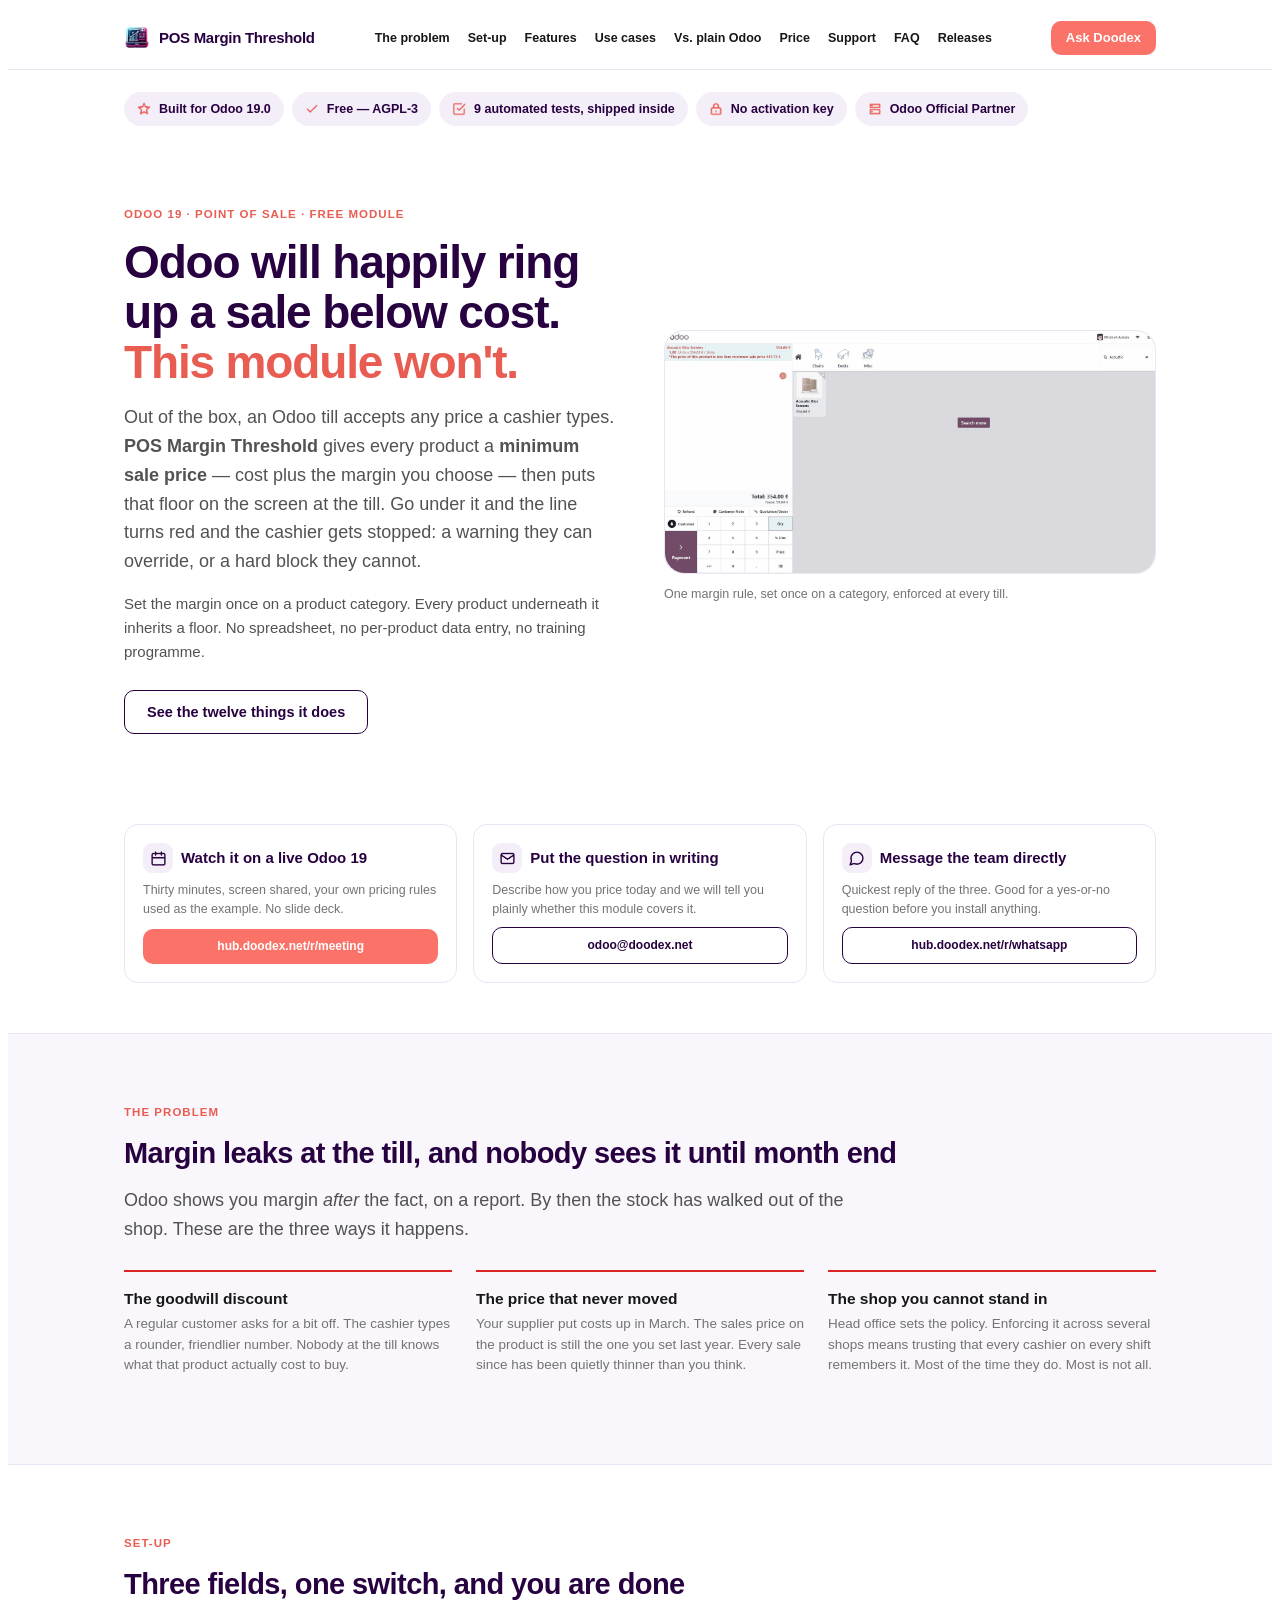
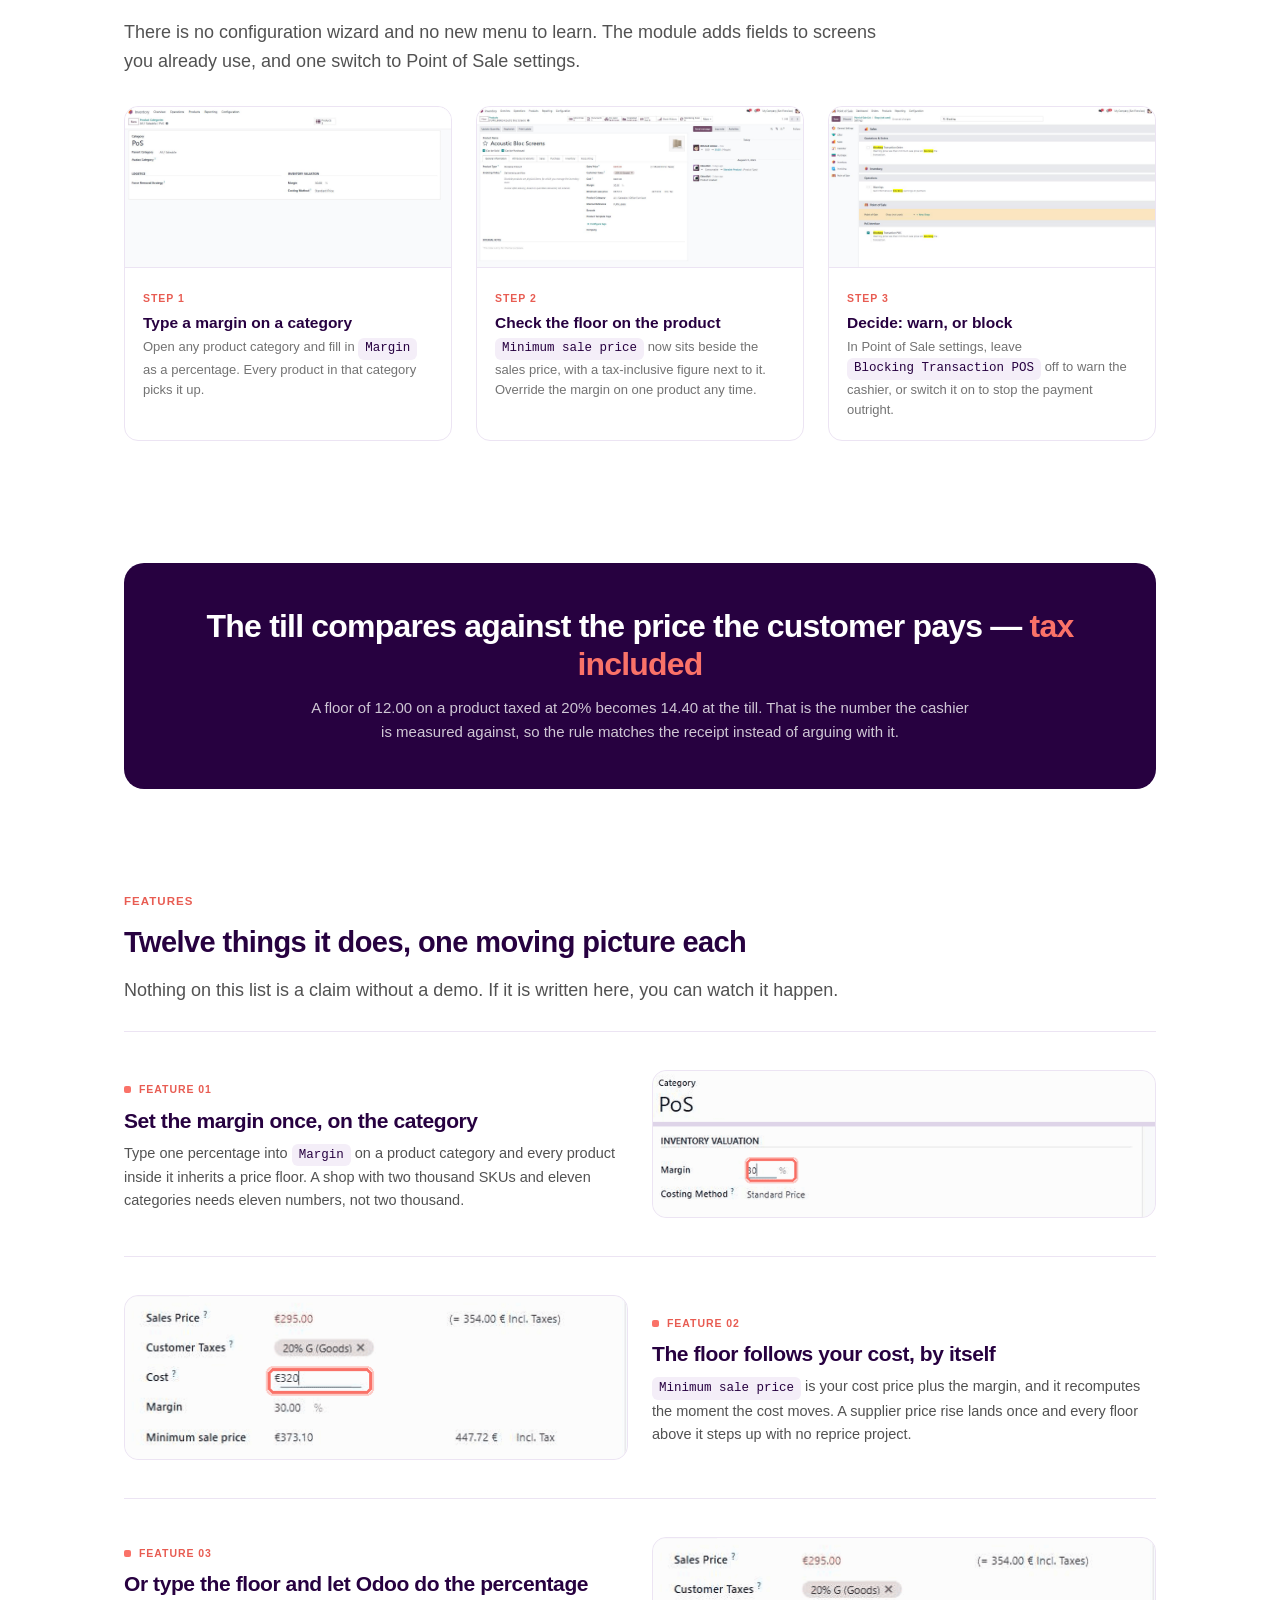
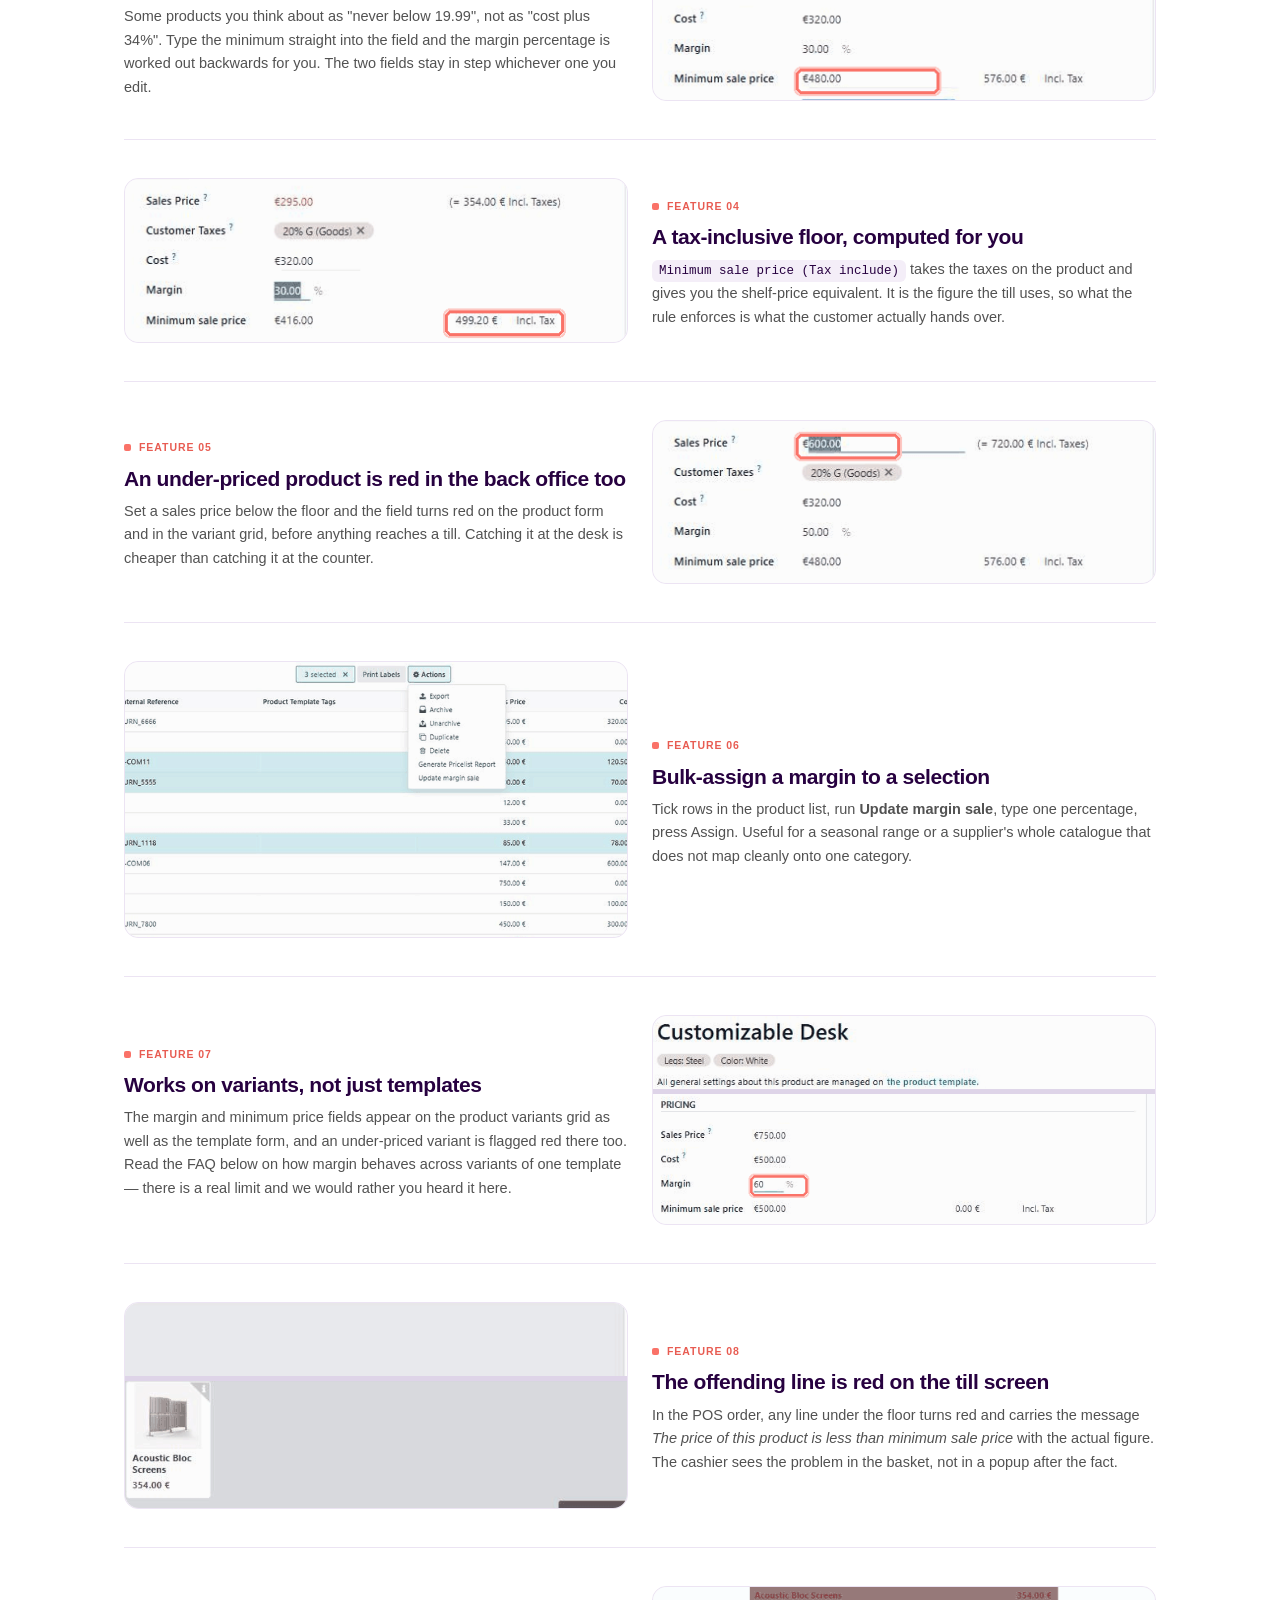
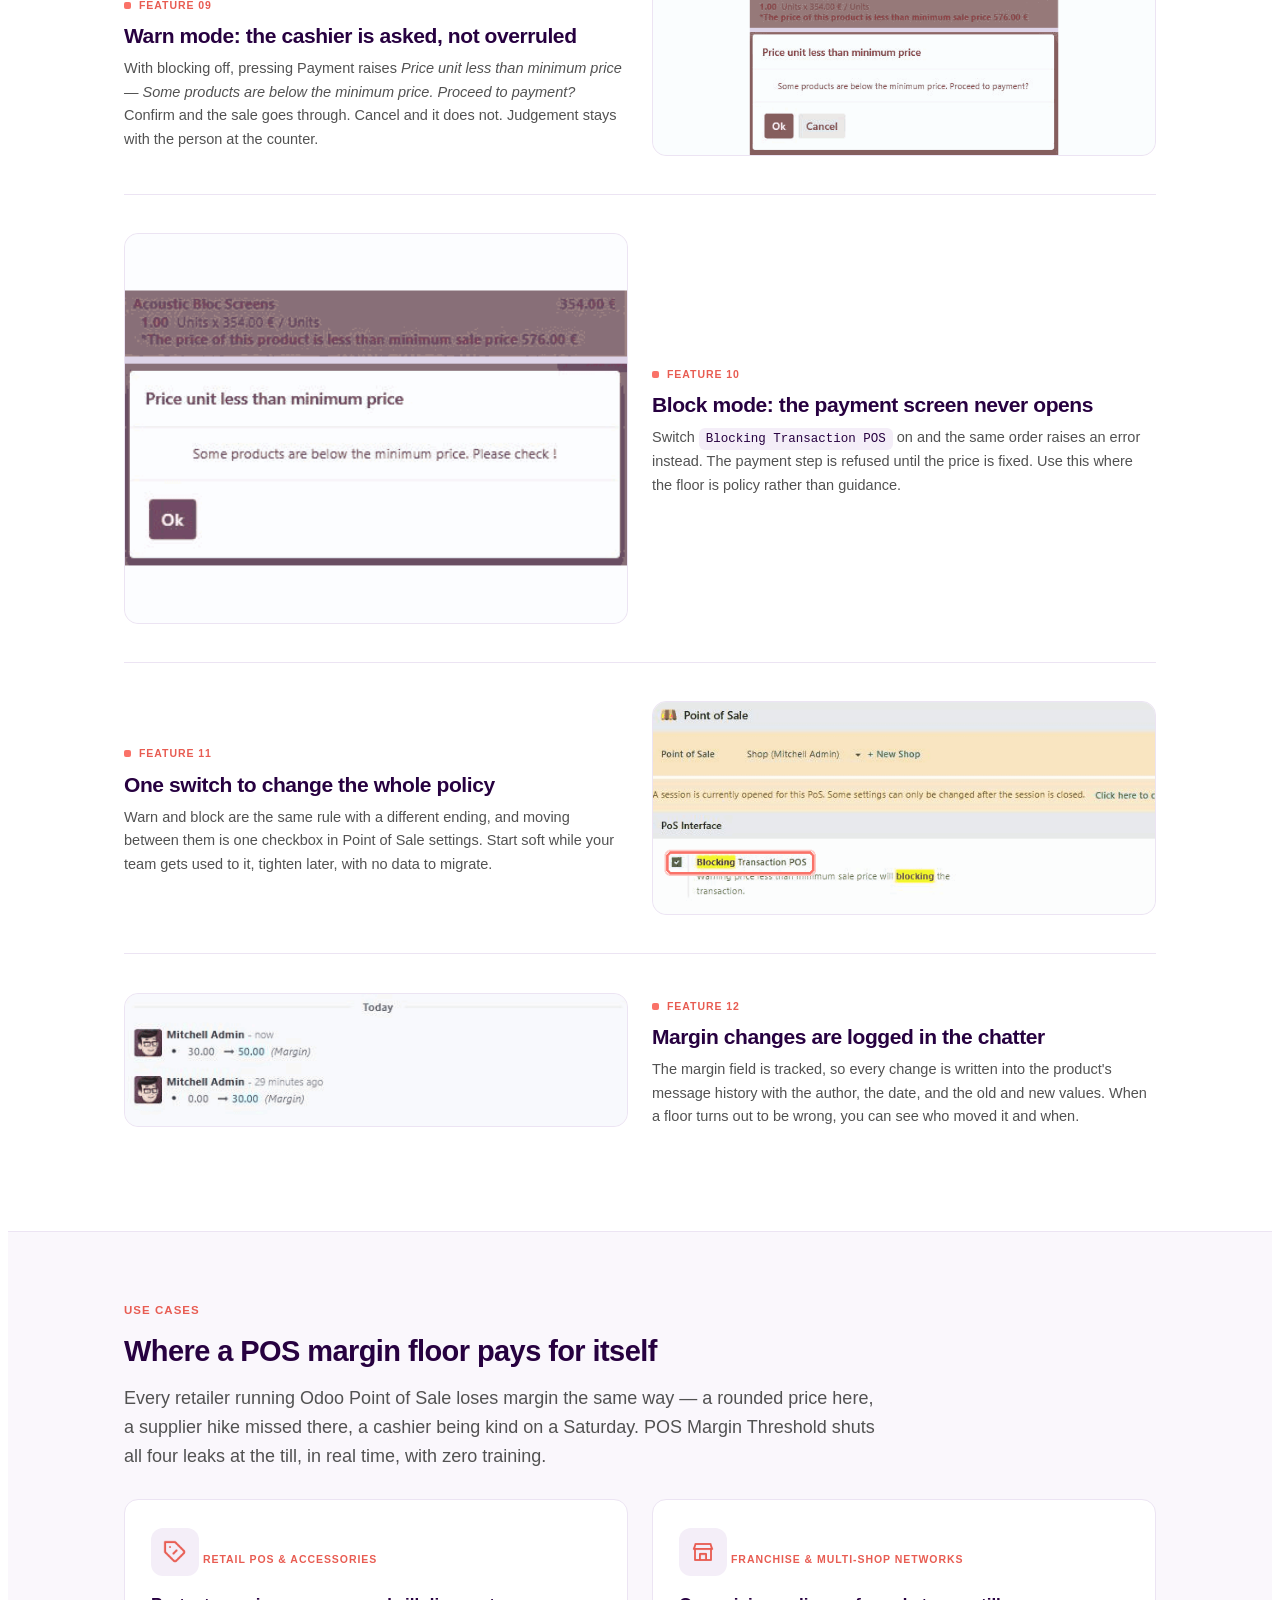
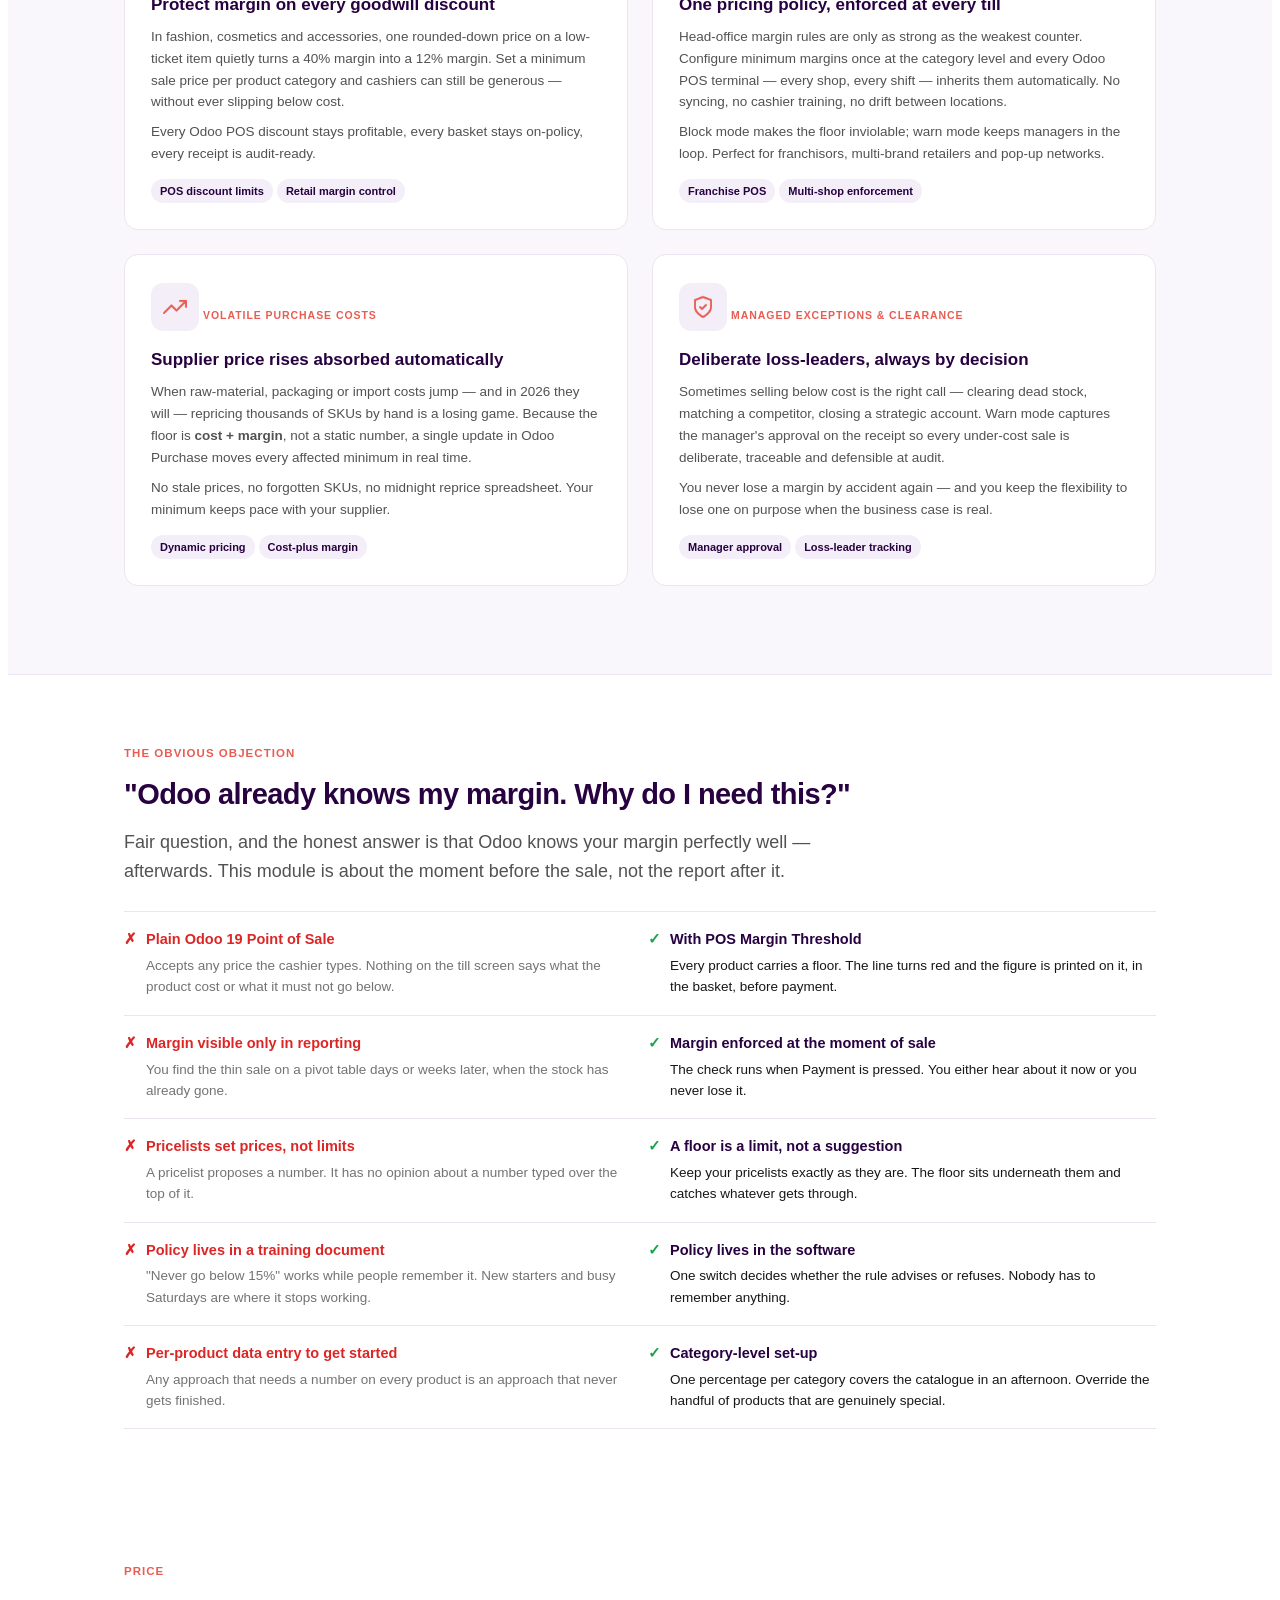
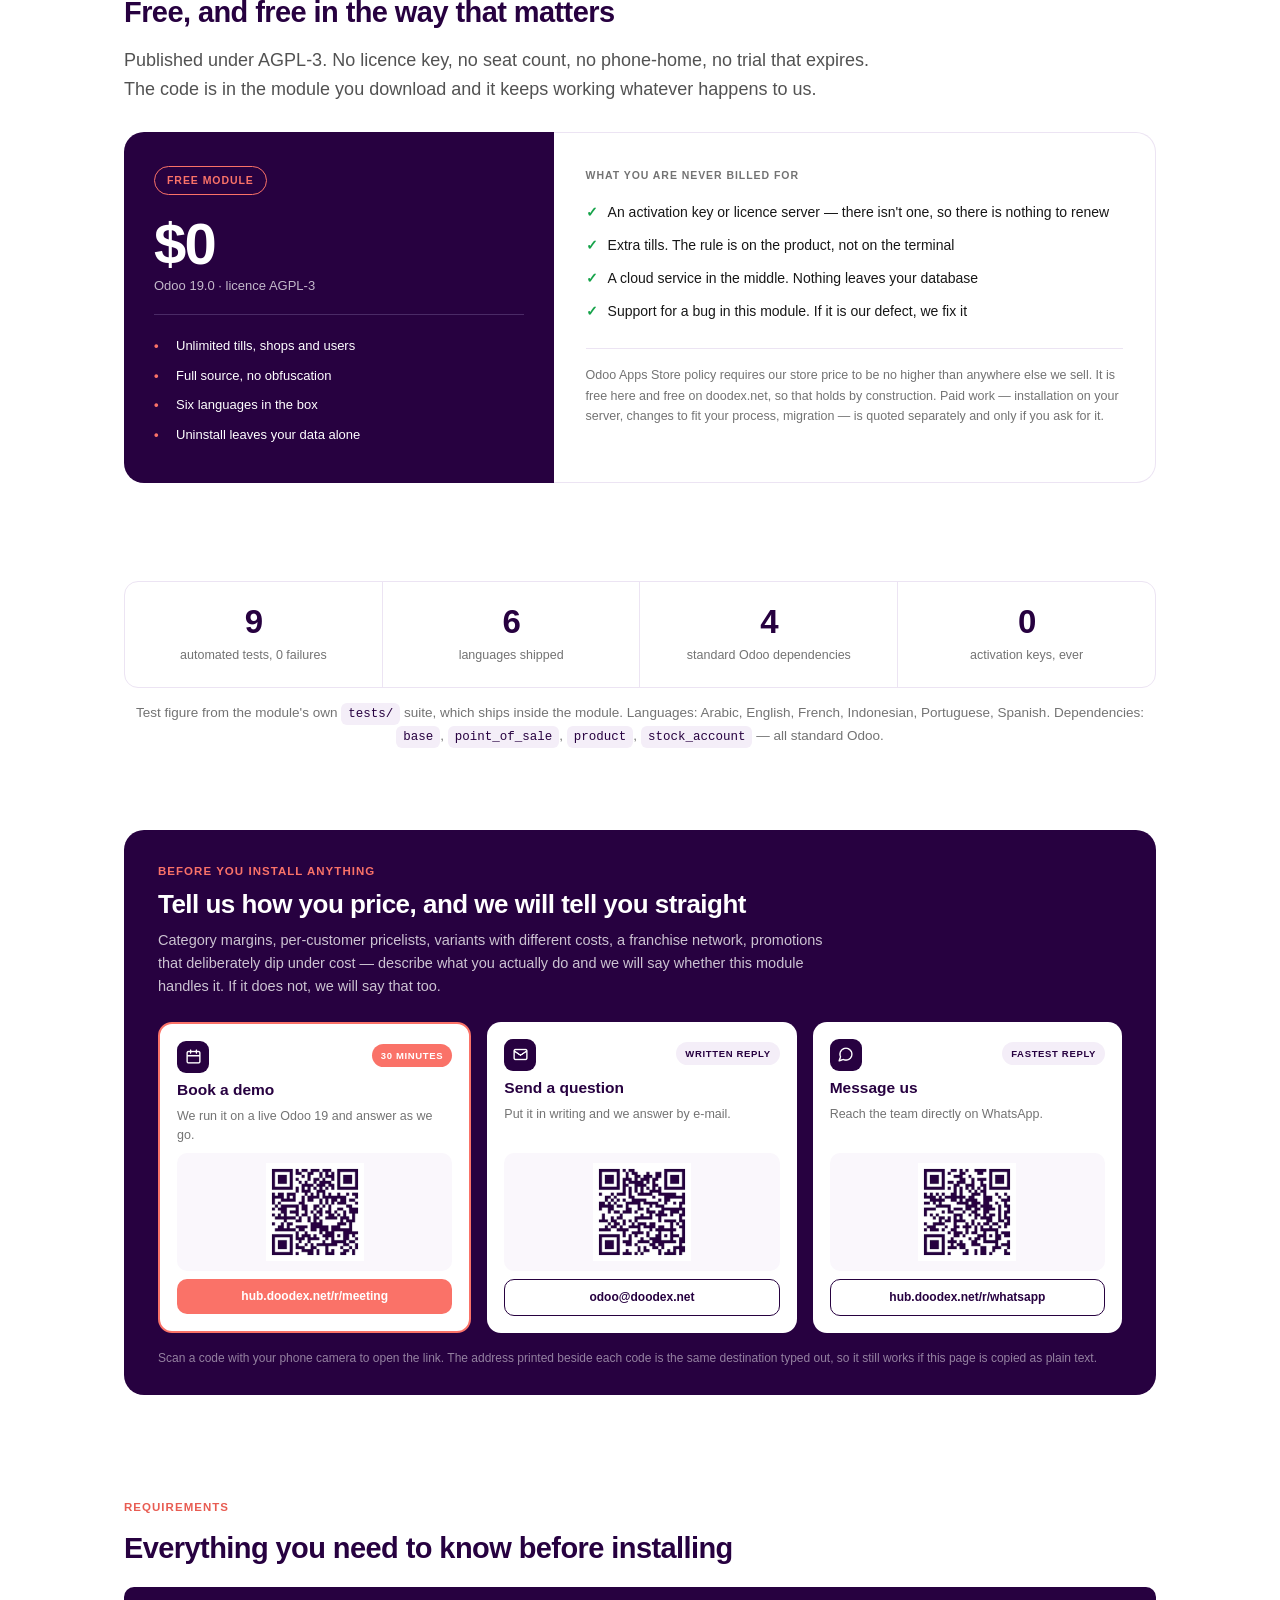
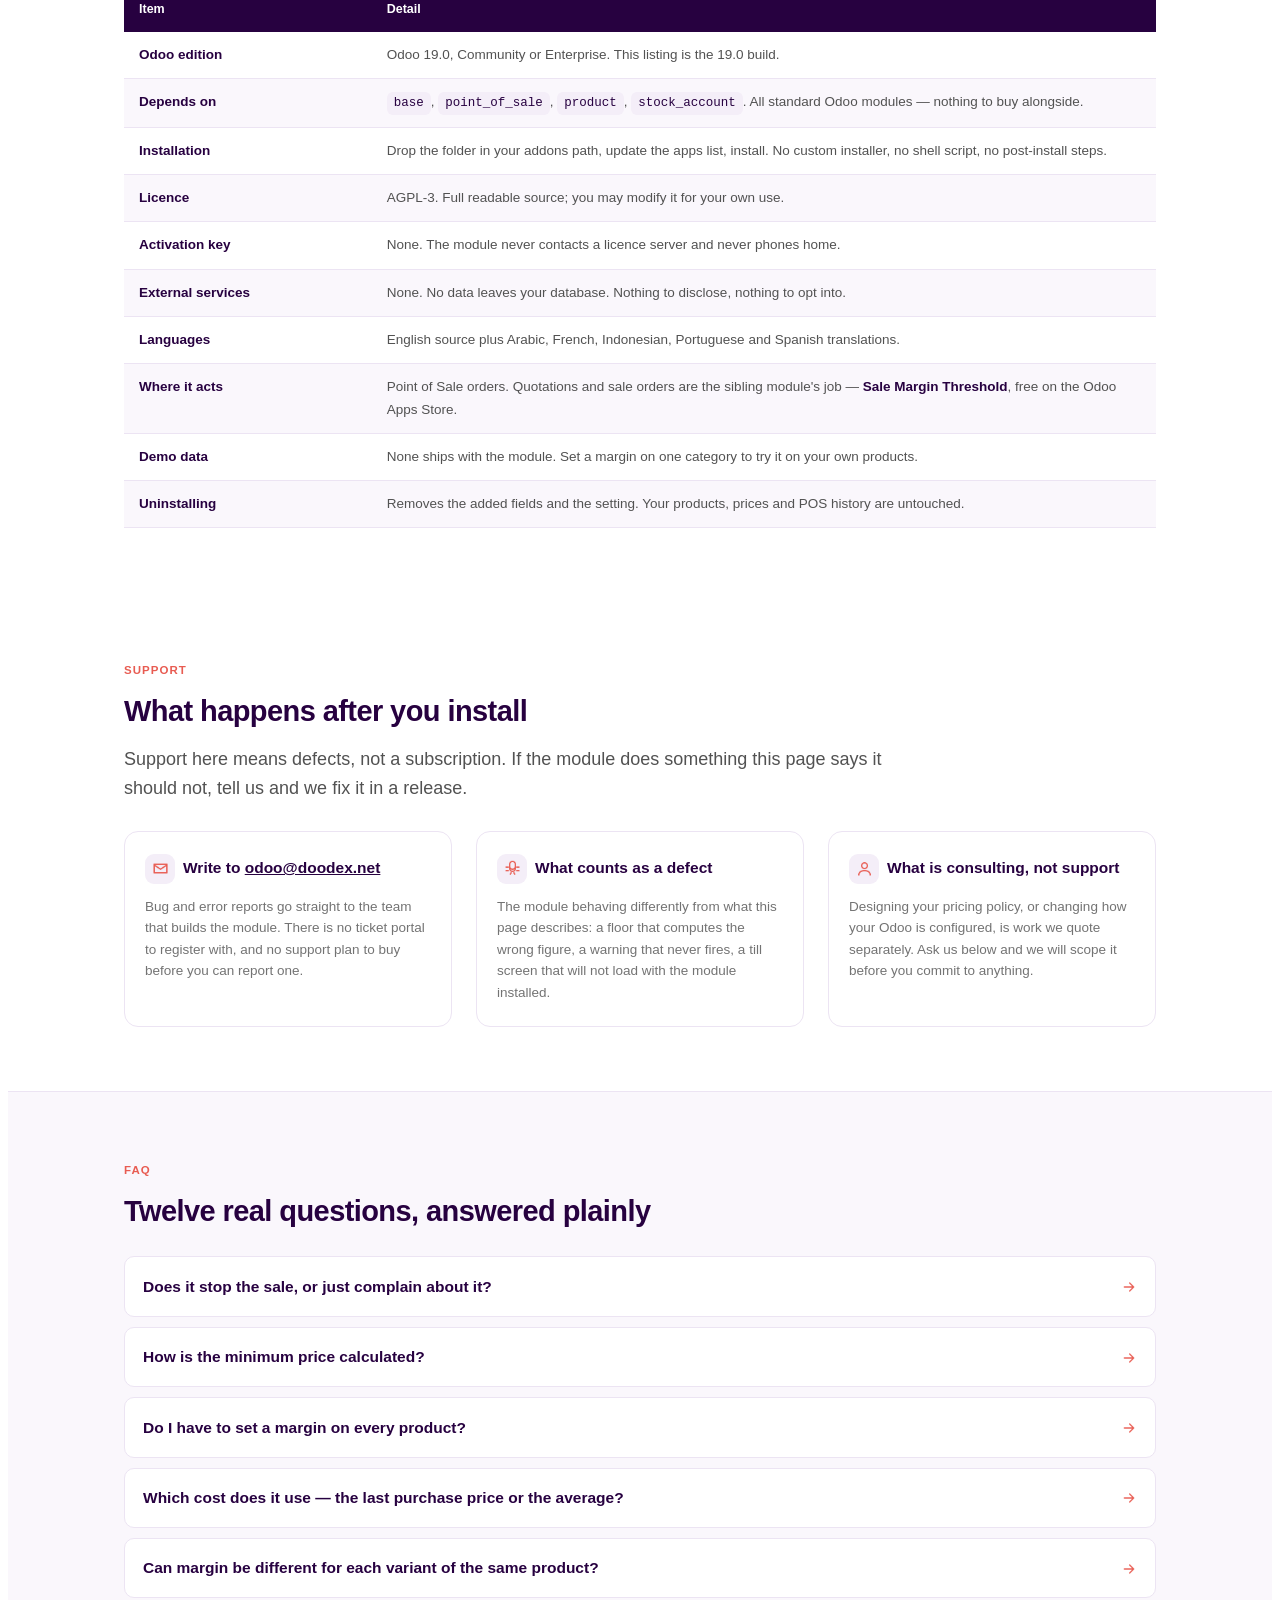
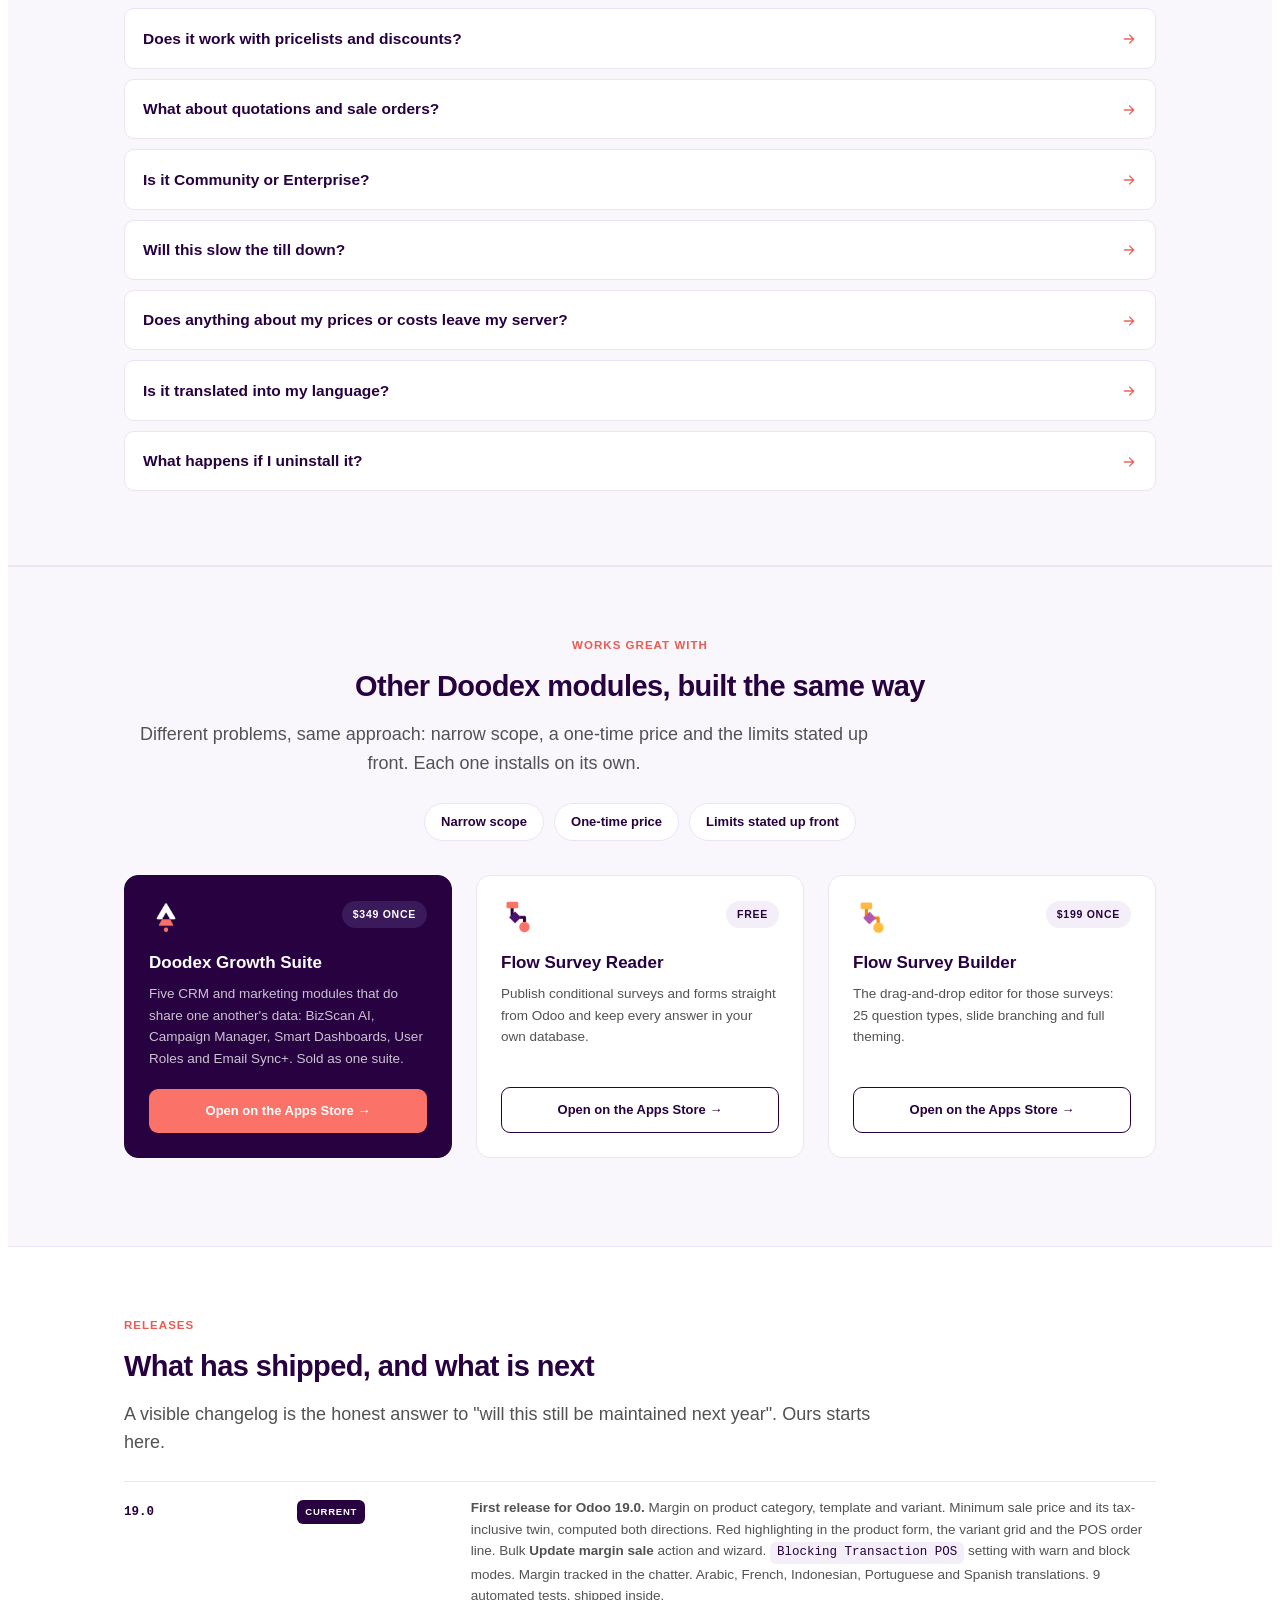
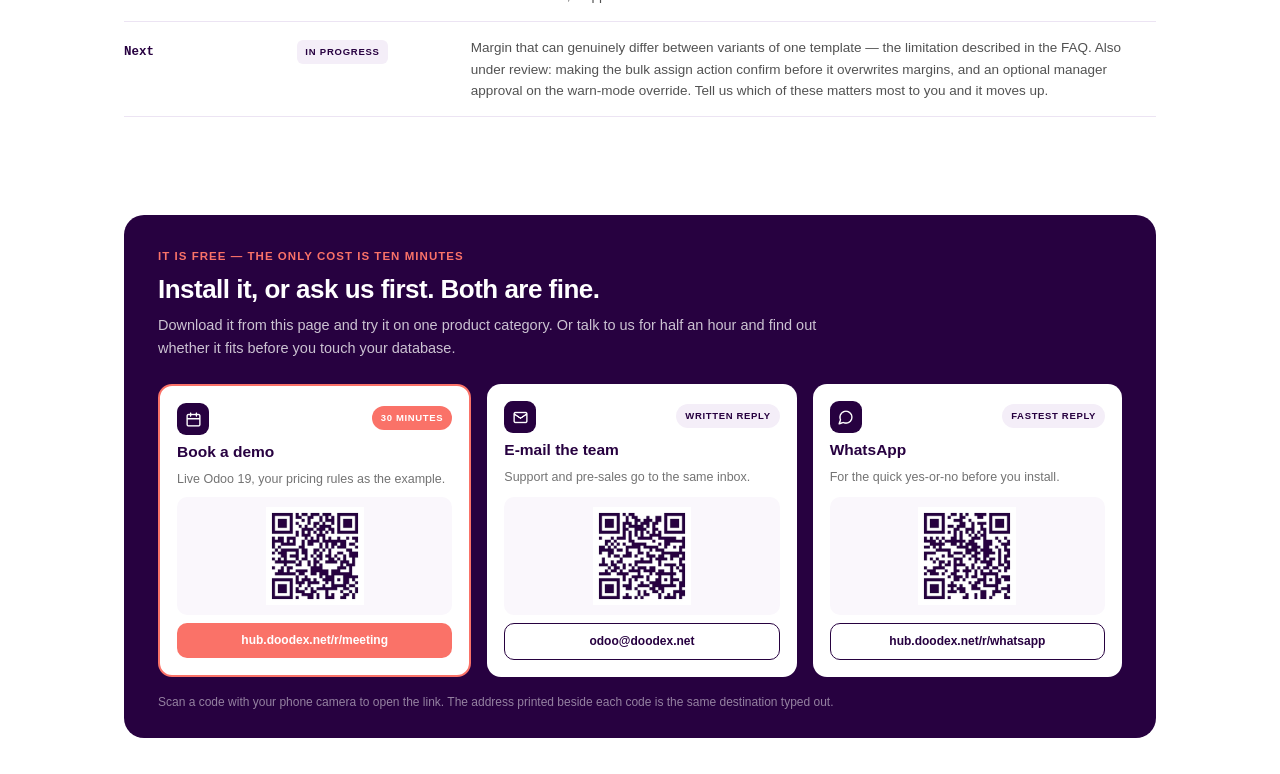
==== commit a6bf729a: "[fix]: pos_margin_threshold: update index.html" ====
--- a/pos_margin_threshold/static/description/index.html
+++ b/pos_margin_threshold/static/description/index.html
@@ -3,13 +3,13 @@
 <head>
 <meta charset="utf-8">
 <meta name="viewport" content="width=device-width, initial-scale=1">
-<title>POS Margin Threshold for Odoo 18 &mdash; minimum sale price enforced at the till</title>
-<meta name="description" content="Set a margin once in Odoo and every Point of Sale till warns or blocks when a cashier sells below the minimum sale price. Free module for Odoo 18.0 by Doodex.">
+<title>POS Margin Threshold for Odoo 19 &mdash; minimum sale price enforced at the till</title>
+<meta name="description" content="Set a margin once in Odoo and every Point of Sale till warns or blocks when a cashier sells below the minimum sale price. Free module for Odoo 19.0 by Doodex.">
 </head>
 <body>
 <!--
   ==========================================================================
-  POS Margin Threshold  .  Odoo Apps Store listing  .  Odoo 18.0
+  POS Margin Threshold  .  Odoo Apps Store listing  .  Odoo 19.0
   Doodex  .  odoo@doodex.net
 
   GENERATED by tools/port_to_store.py from index.design.html. Do not hand-edit
@@ -109,20 +109,20 @@
 
 <!-- ============================== TRUST BAR ============================== -->
 <div style="max-width:1032px;margin:0 auto;padding:0 24px">
-<div style="padding:18px 0"><span style="display:inline-block;font-size:12.5px;font-weight:600;color:#270140;background-color:#f4eef8;border-radius:9999px;padding:7px 13px;margin:4px 8px 4px 0;white-space:nowrap"><img class="pmtico" src="./assets/icons/ic-chip-odoo.png" alt="" style="display:inline-block;width:14px;height:14px;max-width:none;vertical-align:middle"><span style="padding-left:8px">Built for Odoo 18.0</span></span><span style="display:inline-block;font-size:12.5px;font-weight:600;color:#270140;background-color:#f4eef8;border-radius:9999px;padding:7px 13px;margin:4px 8px 4px 0;white-space:nowrap"><img class="pmtico" src="./assets/icons/ic-chip-free.png" alt="" style="display:inline-block;width:14px;height:14px;max-width:none;vertical-align:middle"><span style="padding-left:8px">Free &#8212; AGPL-3</span></span><span style="display:inline-block;font-size:12.5px;font-weight:600;color:#270140;background-color:#f4eef8;border-radius:9999px;padding:7px 13px;margin:4px 8px 4px 0;white-space:nowrap"><img class="pmtico" src="./assets/icons/ic-chip-tests.png" alt="" style="display:inline-block;width:14px;height:14px;max-width:none;vertical-align:middle"><span style="padding-left:8px">9 automated tests, shipped inside</span></span><span style="display:inline-block;font-size:12.5px;font-weight:600;color:#270140;background-color:#f4eef8;border-radius:9999px;padding:7px 13px;margin:4px 8px 4px 0;white-space:nowrap"><img class="pmtico" src="./assets/icons/ic-chip-key.png" alt="" style="display:inline-block;width:14px;height:14px;max-width:none;vertical-align:middle"><span style="padding-left:8px">No activation key</span></span><span style="display:inline-block;font-size:12.5px;font-weight:600;color:#270140;background-color:#f4eef8;border-radius:9999px;padding:7px 13px;margin:4px 8px 4px 0;white-space:nowrap"><img class="pmtico" src="./assets/icons/ic-chip-partner.png" alt="" style="display:inline-block;width:14px;height:14px;max-width:none;vertical-align:middle"><span style="padding-left:8px">Odoo Official Partner</span></span></div>
+<div style="padding:18px 0"><span style="display:inline-block;font-size:12.5px;font-weight:600;color:#270140;background-color:#f4eef8;border-radius:9999px;padding:7px 13px;margin:4px 8px 4px 0;white-space:nowrap"><img class="pmtico" src="./assets/icons/ic-chip-odoo.png" alt="" style="display:inline-block;width:14px;height:14px;max-width:none;vertical-align:middle"><span style="padding-left:8px">Built for Odoo 19.0</span></span><span style="display:inline-block;font-size:12.5px;font-weight:600;color:#270140;background-color:#f4eef8;border-radius:9999px;padding:7px 13px;margin:4px 8px 4px 0;white-space:nowrap"><img class="pmtico" src="./assets/icons/ic-chip-free.png" alt="" style="display:inline-block;width:14px;height:14px;max-width:none;vertical-align:middle"><span style="padding-left:8px">Free &#8212; AGPL-3</span></span><span style="display:inline-block;font-size:12.5px;font-weight:600;color:#270140;background-color:#f4eef8;border-radius:9999px;padding:7px 13px;margin:4px 8px 4px 0;white-space:nowrap"><img class="pmtico" src="./assets/icons/ic-chip-tests.png" alt="" style="display:inline-block;width:14px;height:14px;max-width:none;vertical-align:middle"><span style="padding-left:8px">9 automated tests, shipped inside</span></span><span style="display:inline-block;font-size:12.5px;font-weight:600;color:#270140;background-color:#f4eef8;border-radius:9999px;padding:7px 13px;margin:4px 8px 4px 0;white-space:nowrap"><img class="pmtico" src="./assets/icons/ic-chip-key.png" alt="" style="display:inline-block;width:14px;height:14px;max-width:none;vertical-align:middle"><span style="padding-left:8px">No activation key</span></span><span style="display:inline-block;font-size:12.5px;font-weight:600;color:#270140;background-color:#f4eef8;border-radius:9999px;padding:7px 13px;margin:4px 8px 4px 0;white-space:nowrap"><img class="pmtico" src="./assets/icons/ic-chip-partner.png" alt="" style="display:inline-block;width:14px;height:14px;max-width:none;vertical-align:middle"><span style="padding-left:8px">Odoo Official Partner</span></span></div>
 </div>
 
 <!-- ============================== HERO ============================== -->
 <div style="max-width:1032px;margin:0 auto;padding:0 24px">
 <div style="padding:52px 0 56px">
-<table class="lay" style="width:calc(100% + 48px);margin:0 -24px;table-layout:fixed;border-collapse:collapse;border-spacing:0px 0px"><tbody><tr><td style="padding:0;width:50%;vertical-align:middle"><div style="padding:0 24px"><p style="display:inline-block;font-size:11.5px;font-weight:800;letter-spacing:.09em;text-transform:uppercase;color:#e85c52;margin:0 0 14px">Odoo 18 &#183; Point of Sale &#183; Free module</p><h1 style="color:#270140;font-size:46px;font-weight:800;line-height:1.08;letter-spacing:-.025em;margin:0">Odoo will happily ring up a sale below cost. <span style="color:#e85c52">This module won't.</span></h1><p style="font-size:18px;line-height:1.6;color:#525252;margin:16px 0 0">Out of the box, an Odoo till accepts any price a cashier types. <b>POS Margin Threshold</b> gives every product a <b>minimum sale price</b> &#8212; cost plus the margin you choose &#8212; then puts that floor on the screen at the till. Go under it and the line turns red and the cashier gets stopped: a warning they can override, or a hard block they cannot.</p><p style="font-size:15px;line-height:1.6;color:#525252;margin:16px 0 0">Set the margin once on a product category. Every product underneath it inherits a floor. No spreadsheet, no per-product data entry, no training programme.</p><div style="margin-top:26px"><a class="pbtn" href="#pmt-features" style="background-color:#ffffff;color:#270140;border-width:1.5px;border-style:solid;border-color:#270140;font-weight:700;text-decoration:none;border-radius:10px;line-height:1.25;font-size:14.5px;padding:12px 22px;display:inline-block">See the twelve things it does</a></div></div></td><td style="padding:0;width:50%;vertical-align:middle"><div style="padding:0 24px"><div style="background-color:#faf7fc;border-radius:20px;border-width:1px;border-style:solid;border-color:#ece4f3"><img src="./assets/gifs/hero-full-journey.gif" alt="POS Margin Threshold: a margin percentage is typed on a product category, the minimum sale price appears on the product, then a Point of Sale order line turns red and the payment is stopped." style="display:block;width:100%;height:auto;border-radius:20px"></div><p style="font-size:12.5px;color:#737373;margin:10px 0 0">One margin rule, set once on a category, enforced at every till.</p></div></td></tr></tbody></table>
+<table class="lay" style="width:calc(100% + 48px);margin:0 -24px;table-layout:fixed;border-collapse:collapse;border-spacing:0px 0px"><tbody><tr><td style="padding:0;width:50%;vertical-align:middle"><div style="padding:0 24px"><p style="display:inline-block;font-size:11.5px;font-weight:800;letter-spacing:.09em;text-transform:uppercase;color:#e85c52;margin:0 0 14px">Odoo 19 &#183; Point of Sale &#183; Free module</p><h1 style="color:#270140;font-size:46px;font-weight:800;line-height:1.08;letter-spacing:-.025em;margin:0">Odoo will happily ring up a sale below cost. <span style="color:#e85c52">This module won't.</span></h1><p style="font-size:18px;line-height:1.6;color:#525252;margin:16px 0 0">Out of the box, an Odoo till accepts any price a cashier types. <b>POS Margin Threshold</b> gives every product a <b>minimum sale price</b> &#8212; cost plus the margin you choose &#8212; then puts that floor on the screen at the till. Go under it and the line turns red and the cashier gets stopped: a warning they can override, or a hard block they cannot.</p><p style="font-size:15px;line-height:1.6;color:#525252;margin:16px 0 0">Set the margin once on a product category. Every product underneath it inherits a floor. No spreadsheet, no per-product data entry, no training programme.</p><div style="margin-top:26px"><a class="pbtn" href="#pmt-features" style="background-color:#ffffff;color:#270140;border-width:1.5px;border-style:solid;border-color:#270140;font-weight:700;text-decoration:none;border-radius:10px;line-height:1.25;font-size:14.5px;padding:12px 22px;display:inline-block">See the twelve things it does</a></div></div></td><td style="padding:0;width:50%;vertical-align:middle"><div style="padding:0 24px"><div style="background-color:#faf7fc;border-radius:20px;border-width:1px;border-style:solid;border-color:#ece4f3"><img src="./assets/gifs/hero-full-journey.gif" alt="POS Margin Threshold: a margin percentage is typed on a product category, the minimum sale price appears on the product, then a Point of Sale order line turns red and the payment is stopped." style="display:block;width:100%;height:auto;border-radius:20px"></div><p style="font-size:12.5px;color:#737373;margin:10px 0 0">One margin rule, set once on a category, enforced at every till.</p></div></td></tr></tbody></table>
 </div>
 </div>
 
 <!-- ============================== THREE ROUTES ============================== -->
 <div style="max-width:1032px;margin:0 auto;padding:0 24px">
 <div style="padding:34px 0 50px">
-<table class="lay" style="width:calc(100% + 32px);margin:0 -16px;table-layout:fixed;border-collapse:separate;border-spacing:16px 0;height:1px"><tbody><tr><td style="padding:0;width:33.33%;vertical-align:top;background-color:#ffffff;border-radius:14px;border-width:1px;border-style:solid;border-color:#ece4f3"><table style="width:100%;height:100%;border-collapse:collapse;border-spacing:0px 0px"><tbody><tr><td style="padding:18px 18px 0;vertical-align:top"><table style="border-collapse:collapse;border-spacing:0px 0px"><tbody><tr><td style="padding:0;width:30px;height:30px;border-radius:9px;background-color:#f4eef8;text-align:center;vertical-align:middle"><img class="pmtico" src="./assets/icons/ic-route-demo.png" alt="" style="display:block;width:17px;height:17px;max-width:none;margin:0 auto"></td><td style="padding:0 0 0 8px;vertical-align:middle"><h3 style="color:#270140;font-size:15px;font-weight:700;line-height:1.35;margin:0">Watch it on a live Odoo 18</h3></td></tr></tbody></table><p style="font-size:12.5px;color:#737373;line-height:1.5;margin:8px 0 0">Thirty minutes, screen shared, your own pricing rules used as the example. No slide deck.</p></td></tr><tr><td style="padding:0 18px 18px;vertical-align:bottom"><a class="pbtn" style="background-color:#fa7268;color:#ffffff;font-weight:700;text-decoration:none;border-radius:10px;line-height:1.25;font-size:12px;padding:10px;display:block;text-align:center;margin-top:8px">hub.doodex.net<wbr/>/r/meeting</a></td></tr></tbody></table></td><td style="padding:0;width:33.33%;vertical-align:top;background-color:#ffffff;border-radius:14px;border-width:1px;border-style:solid;border-color:#ece4f3"><table style="width:100%;height:100%;border-collapse:collapse;border-spacing:0px 0px"><tbody><tr><td style="padding:18px 18px 0;vertical-align:top"><table style="border-collapse:collapse;border-spacing:0px 0px"><tbody><tr><td style="padding:0;width:30px;height:30px;border-radius:9px;background-color:#f4eef8;text-align:center;vertical-align:middle"><img class="pmtico" src="./assets/icons/ic-route-mail.png" alt="" style="display:block;width:17px;height:17px;max-width:none;margin:0 auto"></td><td style="padding:0 0 0 8px;vertical-align:middle"><h3 style="color:#270140;font-size:15px;font-weight:700;line-height:1.35;margin:0">Put the question in writing</h3></td></tr></tbody></table><p style="font-size:12.5px;color:#737373;line-height:1.5;margin:8px 0 0">Describe how you price today and we will tell you plainly whether this module covers it.</p></td></tr><tr><td style="padding:0 18px 18px;vertical-align:bottom"><a class="pbtn" href="mailto:odoo@doodex.net" style="background-color:#ffffff;color:#270140;border-width:1.5px;border-style:solid;border-color:#270140;font-weight:700;text-decoration:none;border-radius:10px;line-height:1.25;font-size:12px;padding:10px;display:block;text-align:center;margin-top:8px">odoo@doodex.net</a></td></tr></tbody></table></td><td style="padding:0;width:33.33%;vertical-align:top;background-color:#ffffff;border-radius:14px;border-width:1px;border-style:solid;border-color:#ece4f3"><table style="width:100%;height:100%;border-collapse:collapse;border-spacing:0px 0px"><tbody><tr><td style="padding:18px 18px 0;vertical-align:top"><table style="border-collapse:collapse;border-spacing:0px 0px"><tbody><tr><td style="padding:0;width:30px;height:30px;border-radius:9px;background-color:#f4eef8;text-align:center;vertical-align:middle"><img class="pmtico" src="./assets/icons/ic-route-chat.png" alt="" style="display:block;width:17px;height:17px;max-width:none;margin:0 auto"></td><td style="padding:0 0 0 8px;vertical-align:middle"><h3 style="color:#270140;font-size:15px;font-weight:700;line-height:1.35;margin:0">Message the team directly</h3></td></tr></tbody></table><p style="font-size:12.5px;color:#737373;line-height:1.5;margin:8px 0 0">Quickest reply of the three. Good for a yes-or-no question before you install anything.</p></td></tr><tr><td style="padding:0 18px 18px;vertical-align:bottom"><a class="pbtn" style="background-color:#ffffff;color:#270140;border-width:1.5px;border-style:solid;border-color:#270140;font-weight:700;text-decoration:none;border-radius:10px;line-height:1.25;font-size:12px;padding:10px;display:block;text-align:center;margin-top:8px">hub.doodex.net<wbr/>/r/whatsapp</a></td></tr></tbody></table></td></tr></tbody></table>
+<table class="lay" style="width:calc(100% + 32px);margin:0 -16px;table-layout:fixed;border-collapse:separate;border-spacing:16px 0;height:1px"><tbody><tr><td style="padding:0;width:33.33%;vertical-align:top;background-color:#ffffff;border-radius:14px;border-width:1px;border-style:solid;border-color:#ece4f3"><table style="width:100%;height:100%;border-collapse:collapse;border-spacing:0px 0px"><tbody><tr><td style="padding:18px 18px 0;vertical-align:top"><table style="border-collapse:collapse;border-spacing:0px 0px"><tbody><tr><td style="padding:0;width:30px;height:30px;border-radius:9px;background-color:#f4eef8;text-align:center;vertical-align:middle"><img class="pmtico" src="./assets/icons/ic-route-demo.png" alt="" style="display:block;width:17px;height:17px;max-width:none;margin:0 auto"></td><td style="padding:0 0 0 8px;vertical-align:middle"><h3 style="color:#270140;font-size:15px;font-weight:700;line-height:1.35;margin:0">Watch it on a live Odoo 19</h3></td></tr></tbody></table><p style="font-size:12.5px;color:#737373;line-height:1.5;margin:8px 0 0">Thirty minutes, screen shared, your own pricing rules used as the example. No slide deck.</p></td></tr><tr><td style="padding:0 18px 18px;vertical-align:bottom"><a class="pbtn" style="background-color:#fa7268;color:#ffffff;font-weight:700;text-decoration:none;border-radius:10px;line-height:1.25;font-size:12px;padding:10px;display:block;text-align:center;margin-top:8px">hub.doodex.net<wbr/>/r/meeting</a></td></tr></tbody></table></td><td style="padding:0;width:33.33%;vertical-align:top;background-color:#ffffff;border-radius:14px;border-width:1px;border-style:solid;border-color:#ece4f3"><table style="width:100%;height:100%;border-collapse:collapse;border-spacing:0px 0px"><tbody><tr><td style="padding:18px 18px 0;vertical-align:top"><table style="border-collapse:collapse;border-spacing:0px 0px"><tbody><tr><td style="padding:0;width:30px;height:30px;border-radius:9px;background-color:#f4eef8;text-align:center;vertical-align:middle"><img class="pmtico" src="./assets/icons/ic-route-mail.png" alt="" style="display:block;width:17px;height:17px;max-width:none;margin:0 auto"></td><td style="padding:0 0 0 8px;vertical-align:middle"><h3 style="color:#270140;font-size:15px;font-weight:700;line-height:1.35;margin:0">Put the question in writing</h3></td></tr></tbody></table><p style="font-size:12.5px;color:#737373;line-height:1.5;margin:8px 0 0">Describe how you price today and we will tell you plainly whether this module covers it.</p></td></tr><tr><td style="padding:0 18px 18px;vertical-align:bottom"><a class="pbtn" href="mailto:odoo@doodex.net" style="background-color:#ffffff;color:#270140;border-width:1.5px;border-style:solid;border-color:#270140;font-weight:700;text-decoration:none;border-radius:10px;line-height:1.25;font-size:12px;padding:10px;display:block;text-align:center;margin-top:8px">odoo@doodex.net</a></td></tr></tbody></table></td><td style="padding:0;width:33.33%;vertical-align:top;background-color:#ffffff;border-radius:14px;border-width:1px;border-style:solid;border-color:#ece4f3"><table style="width:100%;height:100%;border-collapse:collapse;border-spacing:0px 0px"><tbody><tr><td style="padding:18px 18px 0;vertical-align:top"><table style="border-collapse:collapse;border-spacing:0px 0px"><tbody><tr><td style="padding:0;width:30px;height:30px;border-radius:9px;background-color:#f4eef8;text-align:center;vertical-align:middle"><img class="pmtico" src="./assets/icons/ic-route-chat.png" alt="" style="display:block;width:17px;height:17px;max-width:none;margin:0 auto"></td><td style="padding:0 0 0 8px;vertical-align:middle"><h3 style="color:#270140;font-size:15px;font-weight:700;line-height:1.35;margin:0">Message the team directly</h3></td></tr></tbody></table><p style="font-size:12.5px;color:#737373;line-height:1.5;margin:8px 0 0">Quickest reply of the three. Good for a yes-or-no question before you install anything.</p></td></tr><tr><td style="padding:0 18px 18px;vertical-align:bottom"><a class="pbtn" style="background-color:#ffffff;color:#270140;border-width:1.5px;border-style:solid;border-color:#270140;font-weight:700;text-decoration:none;border-radius:10px;line-height:1.25;font-size:12px;padding:10px;display:block;text-align:center;margin-top:8px">hub.doodex.net<wbr/>/r/whatsapp</a></td></tr></tbody></table></td></tr></tbody></table>
 </div>
 </div>
 
@@ -205,7 +205,7 @@
 <h2 style="color:#270140;font-size:29px;font-weight:800;line-height:1.2;letter-spacing:-.02em;margin:0">"Odoo already knows my margin. Why do I need this?"</h2>
 <p style="font-size:18px;line-height:1.6;color:#525252;margin:16px 0 0;max-width:760px">Fair question, and the honest answer is that Odoo knows your margin perfectly well &#8212; afterwards. This module is about the moment before the sale, not the report after it.</p>
 <div style="margin-top:26px">
-  <div style="padding:17px 0;border-top-width:1px;border-top-style:solid;border-top-color:#ece4f3"><table class="lay" style="width:calc(100% + 16px);margin:0 -8px;table-layout:fixed;border-collapse:collapse;border-spacing:0px 0px"><tbody><tr><td style="padding:0;width:50%;vertical-align:top"><div style="padding:0 8px"><table style="width:100%;border-collapse:collapse;border-spacing:0px 0px"><tbody><tr><td style="vertical-align:top;width:22px;color:#dc2626;font-weight:800;font-size:14.5px;line-height:1.5;padding:0">&#10007;</td><td style="vertical-align:top;font-size:14.5px;line-height:1.5;color:#525252;padding:0"><b style="color:#dc2626;font-weight:700">Plain Odoo 18 Point of Sale</b></td></tr></tbody></table><p style="font-size:13.5px;line-height:1.58;color:#737373;margin:4px 0 0 22px">Accepts any price the cashier types. Nothing on the till screen says what the product cost or what it must not go below.</p></div></td><td style="padding:0;width:50%;vertical-align:top"><div style="padding:0 8px"><table style="width:100%;border-collapse:collapse;border-spacing:0px 0px"><tbody><tr><td style="vertical-align:top;width:22px;color:#16a34a;font-weight:800;font-size:14.5px;line-height:1.5;padding:0">&#10003;</td><td style="vertical-align:top;font-size:14.5px;line-height:1.5;color:#525252;padding:0"><b style="color:#270140;font-weight:700">With POS Margin Threshold</b></td></tr></tbody></table><p style="font-size:13.5px;line-height:1.58;color:#171717;margin:4px 0 0 22px">Every product carries a floor. The line turns red and the figure is printed on it, in the basket, before payment.</p></div></td></tr></tbody></table></div>
+  <div style="padding:17px 0;border-top-width:1px;border-top-style:solid;border-top-color:#ece4f3"><table class="lay" style="width:calc(100% + 16px);margin:0 -8px;table-layout:fixed;border-collapse:collapse;border-spacing:0px 0px"><tbody><tr><td style="padding:0;width:50%;vertical-align:top"><div style="padding:0 8px"><table style="width:100%;border-collapse:collapse;border-spacing:0px 0px"><tbody><tr><td style="vertical-align:top;width:22px;color:#dc2626;font-weight:800;font-size:14.5px;line-height:1.5;padding:0">&#10007;</td><td style="vertical-align:top;font-size:14.5px;line-height:1.5;color:#525252;padding:0"><b style="color:#dc2626;font-weight:700">Plain Odoo 19 Point of Sale</b></td></tr></tbody></table><p style="font-size:13.5px;line-height:1.58;color:#737373;margin:4px 0 0 22px">Accepts any price the cashier types. Nothing on the till screen says what the product cost or what it must not go below.</p></div></td><td style="padding:0;width:50%;vertical-align:top"><div style="padding:0 8px"><table style="width:100%;border-collapse:collapse;border-spacing:0px 0px"><tbody><tr><td style="vertical-align:top;width:22px;color:#16a34a;font-weight:800;font-size:14.5px;line-height:1.5;padding:0">&#10003;</td><td style="vertical-align:top;font-size:14.5px;line-height:1.5;color:#525252;padding:0"><b style="color:#270140;font-weight:700">With POS Margin Threshold</b></td></tr></tbody></table><p style="font-size:13.5px;line-height:1.58;color:#171717;margin:4px 0 0 22px">Every product carries a floor. The line turns red and the figure is printed on it, in the basket, before payment.</p></div></td></tr></tbody></table></div>
   <div style="padding:17px 0;border-top-width:1px;border-top-style:solid;border-top-color:#ece4f3"><table class="lay" style="width:calc(100% + 16px);margin:0 -8px;table-layout:fixed;border-collapse:collapse;border-spacing:0px 0px"><tbody><tr><td style="padding:0;width:50%;vertical-align:top"><div style="padding:0 8px"><table style="width:100%;border-collapse:collapse;border-spacing:0px 0px"><tbody><tr><td style="vertical-align:top;width:22px;color:#dc2626;font-weight:800;font-size:14.5px;line-height:1.5;padding:0">&#10007;</td><td style="vertical-align:top;font-size:14.5px;line-height:1.5;color:#525252;padding:0"><b style="color:#dc2626;font-weight:700">Margin visible only in reporting</b></td></tr></tbody></table><p style="font-size:13.5px;line-height:1.58;color:#737373;margin:4px 0 0 22px">You find the thin sale on a pivot table days or weeks later, when the stock has already gone.</p></div></td><td style="padding:0;width:50%;vertical-align:top"><div style="padding:0 8px"><table style="width:100%;border-collapse:collapse;border-spacing:0px 0px"><tbody><tr><td style="vertical-align:top;width:22px;color:#16a34a;font-weight:800;font-size:14.5px;line-height:1.5;padding:0">&#10003;</td><td style="vertical-align:top;font-size:14.5px;line-height:1.5;color:#525252;padding:0"><b style="color:#270140;font-weight:700">Margin enforced at the moment of sale</b></td></tr></tbody></table><p style="font-size:13.5px;line-height:1.58;color:#171717;margin:4px 0 0 22px">The check runs when Payment is pressed. You either hear about it now or you never lose it.</p></div></td></tr></tbody></table></div>
   <div style="padding:17px 0;border-top-width:1px;border-top-style:solid;border-top-color:#ece4f3"><table class="lay" style="width:calc(100% + 16px);margin:0 -8px;table-layout:fixed;border-collapse:collapse;border-spacing:0px 0px"><tbody><tr><td style="padding:0;width:50%;vertical-align:top"><div style="padding:0 8px"><table style="width:100%;border-collapse:collapse;border-spacing:0px 0px"><tbody><tr><td style="vertical-align:top;width:22px;color:#dc2626;font-weight:800;font-size:14.5px;line-height:1.5;padding:0">&#10007;</td><td style="vertical-align:top;font-size:14.5px;line-height:1.5;color:#525252;padding:0"><b style="color:#dc2626;font-weight:700">Pricelists set prices, not limits</b></td></tr></tbody></table><p style="font-size:13.5px;line-height:1.58;color:#737373;margin:4px 0 0 22px">A pricelist proposes a number. It has no opinion about a number typed over the top of it.</p></div></td><td style="padding:0;width:50%;vertical-align:top"><div style="padding:0 8px"><table style="width:100%;border-collapse:collapse;border-spacing:0px 0px"><tbody><tr><td style="vertical-align:top;width:22px;color:#16a34a;font-weight:800;font-size:14.5px;line-height:1.5;padding:0">&#10003;</td><td style="vertical-align:top;font-size:14.5px;line-height:1.5;color:#525252;padding:0"><b style="color:#270140;font-weight:700">A floor is a limit, not a suggestion</b></td></tr></tbody></table><p style="font-size:13.5px;line-height:1.58;color:#171717;margin:4px 0 0 22px">Keep your pricelists exactly as they are. The floor sits underneath them and catches whatever gets through.</p></div></td></tr></tbody></table></div>
   <div style="padding:17px 0;border-top-width:1px;border-top-style:solid;border-top-color:#ece4f3"><table class="lay" style="width:calc(100% + 16px);margin:0 -8px;table-layout:fixed;border-collapse:collapse;border-spacing:0px 0px"><tbody><tr><td style="padding:0;width:50%;vertical-align:top"><div style="padding:0 8px"><table style="width:100%;border-collapse:collapse;border-spacing:0px 0px"><tbody><tr><td style="vertical-align:top;width:22px;color:#dc2626;font-weight:800;font-size:14.5px;line-height:1.5;padding:0">&#10007;</td><td style="vertical-align:top;font-size:14.5px;line-height:1.5;color:#525252;padding:0"><b style="color:#dc2626;font-weight:700">Policy lives in a training document</b></td></tr></tbody></table><p style="font-size:13.5px;line-height:1.58;color:#737373;margin:4px 0 0 22px">"Never go below 15%" works while people remember it. New starters and busy Saturdays are where it stops working.</p></div></td><td style="padding:0;width:50%;vertical-align:top"><div style="padding:0 8px"><table style="width:100%;border-collapse:collapse;border-spacing:0px 0px"><tbody><tr><td style="vertical-align:top;width:22px;color:#16a34a;font-weight:800;font-size:14.5px;line-height:1.5;padding:0">&#10003;</td><td style="vertical-align:top;font-size:14.5px;line-height:1.5;color:#525252;padding:0"><b style="color:#270140;font-weight:700">Policy lives in the software</b></td></tr></tbody></table><p style="font-size:13.5px;line-height:1.58;color:#171717;margin:4px 0 0 22px">One switch decides whether the rule advises or refuses. Nobody has to remember anything.</p></div></td></tr></tbody></table></div>
@@ -221,7 +221,7 @@
 <h2 style="color:#270140;font-size:29px;font-weight:800;line-height:1.2;letter-spacing:-.02em;margin:0">Free, and free in the way that matters</h2>
 <p style="font-size:18px;line-height:1.6;color:#525252;margin:16px 0 0;max-width:760px">Published under AGPL-3. No licence key, no seat count, no phone-home, no trial that expires. The code is in the module you download and it keeps working whatever happens to us.</p>
 <div style="margin-top:28px">
-<table class="lay" style="width:100%;table-layout:fixed;border-collapse:separate;border-spacing:0px 0;height:1px"><tbody><tr><td style="padding:0;width:41.67%;vertical-align:top;background-color:#270140;border-radius:20px 0 0 20px"><div style="padding:34px 30px"><span style="display:inline-block;font-size:10.5px;font-weight:800;letter-spacing:.09em;text-transform:uppercase;color:#fa7268;border-width:1px;border-style:solid;border-color:#fa7268;border-radius:9999px;padding:5px 12px">Free module</span><p style="font-size:58px;font-weight:800;line-height:1;margin:20px 0 2px;color:#ffffff;letter-spacing:-.03em">$0</p><p style="font-size:13px;color:#ffffff;opacity:.72;margin:0">Odoo 18.0 &#183; licence AGPL-3</p><div style="margin-top:18px;padding-top:16px;border-top-width:1px;border-top-style:solid;border-top-color:#4a2a66"><table style="width:100%;border-collapse:collapse;border-spacing:0px 0px"><tbody><tr><td style="vertical-align:top;width:22px;color:#fa7268;font-weight:800;font-size:13px;line-height:1.5;padding:5px 0">&#8226;</td><td style="vertical-align:top;font-size:13px;line-height:1.5;color:#ffffff;padding:5px 0">Unlimited tills, shops and users</td></tr><tr><td style="vertical-align:top;width:22px;color:#fa7268;font-weight:800;font-size:13px;line-height:1.5;padding:5px 0">&#8226;</td><td style="vertical-align:top;font-size:13px;line-height:1.5;color:#ffffff;padding:5px 0">Full source, no obfuscation</td></tr><tr><td style="vertical-align:top;width:22px;color:#fa7268;font-weight:800;font-size:13px;line-height:1.5;padding:5px 0">&#8226;</td><td style="vertical-align:top;font-size:13px;line-height:1.5;color:#ffffff;padding:5px 0">Six languages in the box</td></tr><tr><td style="vertical-align:top;width:22px;color:#fa7268;font-weight:800;font-size:13px;line-height:1.5;padding:5px 0">&#8226;</td><td style="vertical-align:top;font-size:13px;line-height:1.5;color:#ffffff;padding:5px 0">Uninstall leaves your data alone</td></tr></tbody></table></div></div></td><td style="padding:0;width:58.33%;vertical-align:top;background-color:#ffffff;border-radius:0 20px 20px 0;border-top-width:1px;border-top-style:solid;border-top-color:#ece4f3;border-right-width:1px;border-right-style:solid;border-right-color:#ece4f3;border-bottom-width:1px;border-bottom-style:solid;border-bottom-color:#ece4f3"><div style="padding:34px 32px"><p style="font-size:10.5px;font-weight:800;letter-spacing:.09em;text-transform:uppercase;color:#737373;margin:0 0 12px">What you are never billed for</p><table style="width:100%;border-collapse:collapse;border-spacing:0px 0px"><tbody><tr><td style="vertical-align:top;width:22px;color:#16a34a;font-weight:800;font-size:14px;line-height:1.5;padding:6px 0">&#10003;</td><td style="vertical-align:top;font-size:14px;line-height:1.5;color:#171717;padding:6px 0">An activation key or licence server &#8212; there isn't one, so there is nothing to renew</td></tr><tr><td style="vertical-align:top;width:22px;color:#16a34a;font-weight:800;font-size:14px;line-height:1.5;padding:6px 0">&#10003;</td><td style="vertical-align:top;font-size:14px;line-height:1.5;color:#171717;padding:6px 0">Extra tills. The rule is on the product, not on the terminal</td></tr><tr><td style="vertical-align:top;width:22px;color:#16a34a;font-weight:800;font-size:14px;line-height:1.5;padding:6px 0">&#10003;</td><td style="vertical-align:top;font-size:14px;line-height:1.5;color:#171717;padding:6px 0">A cloud service in the middle. Nothing leaves your database</td></tr><tr><td style="vertical-align:top;width:22px;color:#16a34a;font-weight:800;font-size:14px;line-height:1.5;padding:6px 0">&#10003;</td><td style="vertical-align:top;font-size:14px;line-height:1.5;color:#171717;padding:6px 0">Support for a bug in this module. If it is our defect, we fix it</td></tr></tbody></table><p style="margin-top:20px;padding-top:16px;border-top-width:1px;border-top-style:solid;border-top-color:#ece4f3;font-size:12.5px;color:#737373">Odoo Apps Store policy requires our store price to be no higher than anywhere else we sell. It is free here and free on doodex.net, so that holds by construction. Paid work &#8212; installation on your server, changes to fit your process, migration &#8212; is quoted separately and only if you ask for it.</p></div></td></tr></tbody></table>
+<table class="lay" style="width:100%;table-layout:fixed;border-collapse:separate;border-spacing:0px 0;height:1px"><tbody><tr><td style="padding:0;width:41.67%;vertical-align:top;background-color:#270140;border-radius:20px 0 0 20px"><div style="padding:34px 30px"><span style="display:inline-block;font-size:10.5px;font-weight:800;letter-spacing:.09em;text-transform:uppercase;color:#fa7268;border-width:1px;border-style:solid;border-color:#fa7268;border-radius:9999px;padding:5px 12px">Free module</span><p style="font-size:58px;font-weight:800;line-height:1;margin:20px 0 2px;color:#ffffff;letter-spacing:-.03em">$0</p><p style="font-size:13px;color:#ffffff;opacity:.72;margin:0">Odoo 19.0 &#183; licence AGPL-3</p><div style="margin-top:18px;padding-top:16px;border-top-width:1px;border-top-style:solid;border-top-color:#4a2a66"><table style="width:100%;border-collapse:collapse;border-spacing:0px 0px"><tbody><tr><td style="vertical-align:top;width:22px;color:#fa7268;font-weight:800;font-size:13px;line-height:1.5;padding:5px 0">&#8226;</td><td style="vertical-align:top;font-size:13px;line-height:1.5;color:#ffffff;padding:5px 0">Unlimited tills, shops and users</td></tr><tr><td style="vertical-align:top;width:22px;color:#fa7268;font-weight:800;font-size:13px;line-height:1.5;padding:5px 0">&#8226;</td><td style="vertical-align:top;font-size:13px;line-height:1.5;color:#ffffff;padding:5px 0">Full source, no obfuscation</td></tr><tr><td style="vertical-align:top;width:22px;color:#fa7268;font-weight:800;font-size:13px;line-height:1.5;padding:5px 0">&#8226;</td><td style="vertical-align:top;font-size:13px;line-height:1.5;color:#ffffff;padding:5px 0">Six languages in the box</td></tr><tr><td style="vertical-align:top;width:22px;color:#fa7268;font-weight:800;font-size:13px;line-height:1.5;padding:5px 0">&#8226;</td><td style="vertical-align:top;font-size:13px;line-height:1.5;color:#ffffff;padding:5px 0">Uninstall leaves your data alone</td></tr></tbody></table></div></div></td><td style="padding:0;width:58.33%;vertical-align:top;background-color:#ffffff;border-radius:0 20px 20px 0;border-top-width:1px;border-top-style:solid;border-top-color:#ece4f3;border-right-width:1px;border-right-style:solid;border-right-color:#ece4f3;border-bottom-width:1px;border-bottom-style:solid;border-bottom-color:#ece4f3"><div style="padding:34px 32px"><p style="font-size:10.5px;font-weight:800;letter-spacing:.09em;text-transform:uppercase;color:#737373;margin:0 0 12px">What you are never billed for</p><table style="width:100%;border-collapse:collapse;border-spacing:0px 0px"><tbody><tr><td style="vertical-align:top;width:22px;color:#16a34a;font-weight:800;font-size:14px;line-height:1.5;padding:6px 0">&#10003;</td><td style="vertical-align:top;font-size:14px;line-height:1.5;color:#171717;padding:6px 0">An activation key or licence server &#8212; there isn't one, so there is nothing to renew</td></tr><tr><td style="vertical-align:top;width:22px;color:#16a34a;font-weight:800;font-size:14px;line-height:1.5;padding:6px 0">&#10003;</td><td style="vertical-align:top;font-size:14px;line-height:1.5;color:#171717;padding:6px 0">Extra tills. The rule is on the product, not on the terminal</td></tr><tr><td style="vertical-align:top;width:22px;color:#16a34a;font-weight:800;font-size:14px;line-height:1.5;padding:6px 0">&#10003;</td><td style="vertical-align:top;font-size:14px;line-height:1.5;color:#171717;padding:6px 0">A cloud service in the middle. Nothing leaves your database</td></tr><tr><td style="vertical-align:top;width:22px;color:#16a34a;font-weight:800;font-size:14px;line-height:1.5;padding:6px 0">&#10003;</td><td style="vertical-align:top;font-size:14px;line-height:1.5;color:#171717;padding:6px 0">Support for a bug in this module. If it is our defect, we fix it</td></tr></tbody></table><p style="margin-top:20px;padding-top:16px;border-top-width:1px;border-top-style:solid;border-top-color:#ece4f3;font-size:12.5px;color:#737373">Odoo Apps Store policy requires our store price to be no higher than anywhere else we sell. It is free here and free on doodex.net, so that holds by construction. Paid work &#8212; installation on your server, changes to fit your process, migration &#8212; is quoted separately and only if you ask for it.</p></div></td></tr></tbody></table>
 </div>
 </div>
 </div>
@@ -242,7 +242,7 @@
   <p style="font-size:11.5px;font-weight:800;letter-spacing:.09em;text-transform:uppercase;color:#fa7268;margin:0 0 8px">Before you install anything</p>
   <h2 style="color:#ffffff;font-size:26px;font-weight:800;letter-spacing:-.02em;line-height:1.2;margin:0 0 9px">Tell us how you price, and we will tell you straight</h2>
   <p style="color:#ffffff;opacity:.76;font-size:14.5px;line-height:1.58;max-width:680px;margin:0">Category margins, per-customer pricelists, variants with different costs, a franchise network, promotions that deliberately dip under cost &#8212; describe what you actually do and we will say whether this module handles it. If it does not, we will say that too.</p>
-  <div style="margin:24px 0 16px"><table class="lay" style="width:calc(100% + 32px);margin:0 -16px;table-layout:fixed;border-collapse:separate;border-spacing:16px 0;height:1px"><tbody><tr><td style="padding:0;width:33.33%;vertical-align:top;background-color:#ffffff;border-radius:14px;border-width:2px;border-style:solid;border-color:#fa7268"><table style="width:100%;height:100%;border-collapse:collapse;border-spacing:0px 0px"><tbody><tr><td style="padding:17px 17px 0;vertical-align:top"><table class="lay" style="width:100%;border-collapse:collapse;border-spacing:0px 0px"><tbody><tr><td style="padding:0;vertical-align:top;width:32px;height:32px;border-radius:9px;background-color:#270140;text-align:center;vertical-align:middle"><img class="pmtico" src="./assets/icons/ic-qr-demo.png" alt="" style="display:block;width:17px;height:17px;max-width:none;margin:0 auto"></td><td style="padding:0;vertical-align:top;text-align:right"><span style="display:inline-block;font-size:9.5px;font-weight:800;letter-spacing:.07em;text-transform:uppercase;padding:4px 9px;border-radius:9999px;white-space:nowrap;background-color:#fa7268;color:#ffffff">30 minutes</span></td></tr></tbody></table><h3 style="color:#270140;font-size:15.5px;font-weight:700;line-height:1.2;margin:8px 0 0">Book a demo</h3><p style="font-size:12.5px;line-height:1.5;color:#737373;margin:8px 0 0">We run it on a live Odoo 18 and answer as we go.</p></td></tr><tr><td style="padding:0 17px 17px;vertical-align:bottom"><span aria-label="QR code for the Doodex booking page" style="display:block;background-color:#faf7fc;border-radius:10px;margin-top:8px"><span style="display:block;padding:10px"><img src="./assets/icons/qr-meeting.png" alt="QR code encoding hub.doodex.net/r/meeting" style="display:block;width:98px;height:98px;max-width:none;margin:0 auto"></span></span><a class="pbtn" style="background-color:#fa7268;color:#ffffff;font-weight:700;text-decoration:none;border-radius:10px;line-height:1.25;font-size:12px;padding:10px;display:block;text-align:center;margin-top:8px">hub.doodex.net<wbr/>/r/meeting</a></td></tr></tbody></table></td><td style="padding:0;width:33.33%;vertical-align:top;background-color:#ffffff;border-radius:14px"><table style="width:100%;height:100%;border-collapse:collapse;border-spacing:0px 0px"><tbody><tr><td style="padding:17px 17px 0;vertical-align:top"><table class="lay" style="width:100%;border-collapse:collapse;border-spacing:0px 0px"><tbody><tr><td style="padding:0;vertical-align:top;width:32px;height:32px;border-radius:9px;background-color:#270140;text-align:center;vertical-align:middle"><img class="pmtico" src="./assets/icons/ic-qr-mail.png" alt="" style="display:block;width:17px;height:17px;max-width:none;margin:0 auto"></td><td style="padding:0;vertical-align:top;text-align:right"><span style="display:inline-block;font-size:9.5px;font-weight:800;letter-spacing:.07em;text-transform:uppercase;padding:4px 9px;border-radius:9999px;white-space:nowrap;background-color:#f4eef8;color:#270140">Written reply</span></td></tr></tbody></table><h3 style="color:#270140;font-size:15.5px;font-weight:700;line-height:1.2;margin:8px 0 0">Send a question</h3><p style="font-size:12.5px;line-height:1.5;color:#737373;margin:8px 0 0">Put it in writing and we answer by e-mail.</p></td></tr><tr><td style="padding:0 17px 17px;vertical-align:bottom"><a href="mailto:odoo@doodex.net" aria-label="QR code for the Doodex contact page" style="display:block;background-color:#faf7fc;border-radius:10px;margin-top:8px"><span style="display:block;padding:10px"><img src="./assets/icons/qr-contact.png" alt="QR code encoding doodex.net/contactus" style="display:block;width:98px;height:98px;max-width:none;margin:0 auto"></span></a><a class="pbtn" href="mailto:odoo@doodex.net" style="background-color:#ffffff;color:#270140;border-width:1.5px;border-style:solid;border-color:#270140;font-weight:700;text-decoration:none;border-radius:10px;line-height:1.25;font-size:12px;padding:10px;display:block;text-align:center;margin-top:8px">odoo@doodex.net</a></td></tr></tbody></table></td><td style="padding:0;width:33.33%;vertical-align:top;background-color:#ffffff;border-radius:14px"><table style="width:100%;height:100%;border-collapse:collapse;border-spacing:0px 0px"><tbody><tr><td style="padding:17px 17px 0;vertical-align:top"><table class="lay" style="width:100%;border-collapse:collapse;border-spacing:0px 0px"><tbody><tr><td style="padding:0;vertical-align:top;width:32px;height:32px;border-radius:9px;background-color:#270140;text-align:center;vertical-align:middle"><img class="pmtico" src="./assets/icons/ic-qr-chat.png" alt="" style="display:block;width:17px;height:17px;max-width:none;margin:0 auto"></td><td style="padding:0;vertical-align:top;text-align:right"><span style="display:inline-block;font-size:9.5px;font-weight:800;letter-spacing:.07em;text-transform:uppercase;padding:4px 9px;border-radius:9999px;white-space:nowrap;background-color:#f4eef8;color:#270140">Fastest reply</span></td></tr></tbody></table><h3 style="color:#270140;font-size:15.5px;font-weight:700;line-height:1.2;margin:8px 0 0">Message us</h3><p style="font-size:12.5px;line-height:1.5;color:#737373;margin:8px 0 0">Reach the team directly on WhatsApp.</p></td></tr><tr><td style="padding:0 17px 17px;vertical-align:bottom"><span aria-label="QR code for the Doodex WhatsApp line" style="display:block;background-color:#faf7fc;border-radius:10px;margin-top:8px"><span style="display:block;padding:10px"><img src="./assets/icons/qr-whatsapp.png" alt="QR code encoding hub.doodex.net/r/whatsapp" style="display:block;width:98px;height:98px;max-width:none;margin:0 auto"></span></span><a class="pbtn" style="background-color:#ffffff;color:#270140;border-width:1.5px;border-style:solid;border-color:#270140;font-weight:700;text-decoration:none;border-radius:10px;line-height:1.25;font-size:12px;padding:10px;display:block;text-align:center;margin-top:8px">hub.doodex.net<wbr/>/r/whatsapp</a></td></tr></tbody></table></td></tr></tbody></table></div>
+  <div style="margin:24px 0 16px"><table class="lay" style="width:calc(100% + 32px);margin:0 -16px;table-layout:fixed;border-collapse:separate;border-spacing:16px 0;height:1px"><tbody><tr><td style="padding:0;width:33.33%;vertical-align:top;background-color:#ffffff;border-radius:14px;border-width:2px;border-style:solid;border-color:#fa7268"><table style="width:100%;height:100%;border-collapse:collapse;border-spacing:0px 0px"><tbody><tr><td style="padding:17px 17px 0;vertical-align:top"><table class="lay" style="width:100%;border-collapse:collapse;border-spacing:0px 0px"><tbody><tr><td style="padding:0;vertical-align:top;width:32px;height:32px;border-radius:9px;background-color:#270140;text-align:center;vertical-align:middle"><img class="pmtico" src="./assets/icons/ic-qr-demo.png" alt="" style="display:block;width:17px;height:17px;max-width:none;margin:0 auto"></td><td style="padding:0;vertical-align:top;text-align:right"><span style="display:inline-block;font-size:9.5px;font-weight:800;letter-spacing:.07em;text-transform:uppercase;padding:4px 9px;border-radius:9999px;white-space:nowrap;background-color:#fa7268;color:#ffffff">30 minutes</span></td></tr></tbody></table><h3 style="color:#270140;font-size:15.5px;font-weight:700;line-height:1.2;margin:8px 0 0">Book a demo</h3><p style="font-size:12.5px;line-height:1.5;color:#737373;margin:8px 0 0">We run it on a live Odoo 19 and answer as we go.</p></td></tr><tr><td style="padding:0 17px 17px;vertical-align:bottom"><span aria-label="QR code for the Doodex booking page" style="display:block;background-color:#faf7fc;border-radius:10px;margin-top:8px"><span style="display:block;padding:10px"><img src="./assets/icons/qr-meeting.png" alt="QR code encoding hub.doodex.net/r/meeting" style="display:block;width:98px;height:98px;max-width:none;margin:0 auto"></span></span><a class="pbtn" style="background-color:#fa7268;color:#ffffff;font-weight:700;text-decoration:none;border-radius:10px;line-height:1.25;font-size:12px;padding:10px;display:block;text-align:center;margin-top:8px">hub.doodex.net<wbr/>/r/meeting</a></td></tr></tbody></table></td><td style="padding:0;width:33.33%;vertical-align:top;background-color:#ffffff;border-radius:14px"><table style="width:100%;height:100%;border-collapse:collapse;border-spacing:0px 0px"><tbody><tr><td style="padding:17px 17px 0;vertical-align:top"><table class="lay" style="width:100%;border-collapse:collapse;border-spacing:0px 0px"><tbody><tr><td style="padding:0;vertical-align:top;width:32px;height:32px;border-radius:9px;background-color:#270140;text-align:center;vertical-align:middle"><img class="pmtico" src="./assets/icons/ic-qr-mail.png" alt="" style="display:block;width:17px;height:17px;max-width:none;margin:0 auto"></td><td style="padding:0;vertical-align:top;text-align:right"><span style="display:inline-block;font-size:9.5px;font-weight:800;letter-spacing:.07em;text-transform:uppercase;padding:4px 9px;border-radius:9999px;white-space:nowrap;background-color:#f4eef8;color:#270140">Written reply</span></td></tr></tbody></table><h3 style="color:#270140;font-size:15.5px;font-weight:700;line-height:1.2;margin:8px 0 0">Send a question</h3><p style="font-size:12.5px;line-height:1.5;color:#737373;margin:8px 0 0">Put it in writing and we answer by e-mail.</p></td></tr><tr><td style="padding:0 17px 17px;vertical-align:bottom"><a href="mailto:odoo@doodex.net" aria-label="QR code for the Doodex contact page" style="display:block;background-color:#faf7fc;border-radius:10px;margin-top:8px"><span style="display:block;padding:10px"><img src="./assets/icons/qr-contact.png" alt="QR code encoding doodex.net/contactus" style="display:block;width:98px;height:98px;max-width:none;margin:0 auto"></span></a><a class="pbtn" href="mailto:odoo@doodex.net" style="background-color:#ffffff;color:#270140;border-width:1.5px;border-style:solid;border-color:#270140;font-weight:700;text-decoration:none;border-radius:10px;line-height:1.25;font-size:12px;padding:10px;display:block;text-align:center;margin-top:8px">odoo@doodex.net</a></td></tr></tbody></table></td><td style="padding:0;width:33.33%;vertical-align:top;background-color:#ffffff;border-radius:14px"><table style="width:100%;height:100%;border-collapse:collapse;border-spacing:0px 0px"><tbody><tr><td style="padding:17px 17px 0;vertical-align:top"><table class="lay" style="width:100%;border-collapse:collapse;border-spacing:0px 0px"><tbody><tr><td style="padding:0;vertical-align:top;width:32px;height:32px;border-radius:9px;background-color:#270140;text-align:center;vertical-align:middle"><img class="pmtico" src="./assets/icons/ic-qr-chat.png" alt="" style="display:block;width:17px;height:17px;max-width:none;margin:0 auto"></td><td style="padding:0;vertical-align:top;text-align:right"><span style="display:inline-block;font-size:9.5px;font-weight:800;letter-spacing:.07em;text-transform:uppercase;padding:4px 9px;border-radius:9999px;white-space:nowrap;background-color:#f4eef8;color:#270140">Fastest reply</span></td></tr></tbody></table><h3 style="color:#270140;font-size:15.5px;font-weight:700;line-height:1.2;margin:8px 0 0">Message us</h3><p style="font-size:12.5px;line-height:1.5;color:#737373;margin:8px 0 0">Reach the team directly on WhatsApp.</p></td></tr><tr><td style="padding:0 17px 17px;vertical-align:bottom"><span aria-label="QR code for the Doodex WhatsApp line" style="display:block;background-color:#faf7fc;border-radius:10px;margin-top:8px"><span style="display:block;padding:10px"><img src="./assets/icons/qr-whatsapp.png" alt="QR code encoding hub.doodex.net/r/whatsapp" style="display:block;width:98px;height:98px;max-width:none;margin:0 auto"></span></span><a class="pbtn" style="background-color:#ffffff;color:#270140;border-width:1.5px;border-style:solid;border-color:#270140;font-weight:700;text-decoration:none;border-radius:10px;line-height:1.25;font-size:12px;padding:10px;display:block;text-align:center;margin-top:8px">hub.doodex.net<wbr/>/r/whatsapp</a></td></tr></tbody></table></td></tr></tbody></table></div>
   <p style="color:#ffffff;opacity:.5;font-size:12px;margin:16px 0 0">Scan a code with your phone camera to open the link. The address printed beside each code is the same destination typed out, so it still works if this page is copied as plain text.</p>
 </div>
 </div>
@@ -262,7 +262,7 @@
 <tbody>
 <tr style="">
 <td style="width:24%;padding:12px 15px;border-bottom-width:1px;border-bottom-style:solid;border-bottom-color:#ece4f3;vertical-align:top;color:#525252"><b style="color:#270140">Odoo edition</b></td>
-<td style="padding:12px 15px;border-bottom-width:1px;border-bottom-style:solid;border-bottom-color:#ece4f3;vertical-align:top;color:#525252">Odoo 18.0, Community or Enterprise. This listing is the 18.0 build.</td>
+<td style="padding:12px 15px;border-bottom-width:1px;border-bottom-style:solid;border-bottom-color:#ece4f3;vertical-align:top;color:#525252">Odoo 19.0, Community or Enterprise. This listing is the 19.0 build.</td>
 </tr>
 <tr style="background-color:#faf7fc">
 <td style="width:24%;padding:12px 15px;border-bottom-width:1px;border-bottom-style:solid;border-bottom-color:#ece4f3;vertical-align:top;color:#525252"><b style="color:#270140">Depends on</b></td>
@@ -348,7 +348,7 @@
 <h2 style="color:#270140;font-size:29px;font-weight:800;line-height:1.2;letter-spacing:-.02em;margin:0">Other Doodex modules, built the same way</h2>
 <p style="font-size:18px;line-height:1.6;color:#525252;margin:16px 0 0;max-width:760px">Different problems, same approach: narrow scope, a one-time price and the limits stated up front. Each one installs on its own.</p>
 <div style="margin-top:22px"><span style="display:inline-block;font-size:13px;font-weight:600;color:#270140;background-color:#ffffff;border-width:1px;border-style:solid;border-color:#ece4f3;padding:7px 16px;border-radius:9999px;margin:4px 5px">Narrow scope</span><span style="display:inline-block;font-size:13px;font-weight:600;color:#270140;background-color:#ffffff;border-width:1px;border-style:solid;border-color:#ece4f3;padding:7px 16px;border-radius:9999px;margin:4px 5px">One-time price</span><span style="display:inline-block;font-size:13px;font-weight:600;color:#270140;background-color:#ffffff;border-width:1px;border-style:solid;border-color:#ece4f3;padding:7px 16px;border-radius:9999px;margin:4px 5px">Limits stated up front</span></div>
-<div style="margin:30px 0 24px;text-align:left"><table class="lay" style="width:calc(100% + 48px);margin:0 -24px;table-layout:fixed;border-collapse:separate;border-spacing:24px 0;height:1px"><tbody><tr><td style="padding:0;width:33.33%;vertical-align:top;background-color:#270140;border-radius:14px;border-width:1px;border-style:solid;border-color:#270140"><table style="width:100%;height:100%;border-collapse:collapse;border-spacing:0px 0px"><tbody><tr><td style="padding:24px 24px 0;vertical-align:top"><div style="margin-bottom:18px"><table class="lay" style="width:100%;border-collapse:collapse;border-spacing:0px 0px"><tbody><tr><td style="padding:0;vertical-align:top;width:34px"><img src="./assets/icons/mod-growth-suite.png" alt="Doodex Growth Suite icon" style="display:block;width:34px;height:34px;max-width:none"></td><td style="padding:0;vertical-align:top;text-align:right"><span style="display:inline-block;font-size:10.5px;font-weight:800;letter-spacing:.07em;text-transform:uppercase;padding:5px 11px;border-radius:9999px;white-space:nowrap;color:#ffffff;background-color:#3a1a5a">$349 once</span></td></tr></tbody></table></div><h3 style="color:#ffffff;font-size:17px;font-weight:700;line-height:1.3;margin:0 0 9px">Doodex Growth Suite</h3><p style="font-size:13.5px;line-height:1.6;margin:0;color:#ffffff;opacity:.76">Five CRM and marketing modules that do share one another's data: BizScan AI, Campaign Manager, Smart Dashboards, User Roles and Email Sync+. Sold as one suite.</p></td></tr><tr><td style="padding:0 24px 24px;vertical-align:bottom"><a class="pbtn" href="/apps/modules/18.0/marketing_crm_automation_dashboard_campaign_doodex" style="display:block;text-align:center;font-size:13px;font-weight:700;text-decoration:none;padding:11px 14px;border-radius:9px;margin-top:20px;background-color:#fa7268;color:#ffffff">Open on the Apps Store &#8594;</a></td></tr></tbody></table></td><td style="padding:0;width:33.33%;vertical-align:top;background-color:#ffffff;border-radius:14px;border-width:1px;border-style:solid;border-color:#ece4f3"><table style="width:100%;height:100%;border-collapse:collapse;border-spacing:0px 0px"><tbody><tr><td style="padding:24px 24px 0;vertical-align:top"><div style="margin-bottom:18px"><table class="lay" style="width:100%;border-collapse:collapse;border-spacing:0px 0px"><tbody><tr><td style="padding:0;vertical-align:top;width:34px"><img src="./assets/icons/mod-flow-survey-reader.png" alt="Flow Survey Reader icon" style="display:block;width:34px;height:34px;max-width:none"></td><td style="padding:0;vertical-align:top;text-align:right"><span style="display:inline-block;font-size:10.5px;font-weight:800;letter-spacing:.07em;text-transform:uppercase;padding:5px 11px;border-radius:9999px;white-space:nowrap;color:#270140;background-color:#f4eef8">Free</span></td></tr></tbody></table></div><h3 style="color:#270140;font-size:17px;font-weight:700;line-height:1.3;margin:0 0 9px">Flow Survey Reader</h3><p style="font-size:13.5px;line-height:1.6;margin:0;color:#525252">Publish conditional surveys and forms straight from Odoo and keep every answer in your own database.</p></td></tr><tr><td style="padding:0 24px 24px;vertical-align:bottom"><a class="pbtn" href="/apps/modules/18.0/flow_survey_reader" style="display:block;text-align:center;font-size:13px;font-weight:700;text-decoration:none;padding:11px 14px;border-radius:9px;margin-top:20px;background-color:#ffffff;color:#270140;border-width:1.5px;border-style:solid;border-color:#270140">Open on the Apps Store &#8594;</a></td></tr></tbody></table></td><td style="padding:0;width:33.33%;vertical-align:top;background-color:#ffffff;border-radius:14px;border-width:1px;border-style:solid;border-color:#ece4f3"><table style="width:100%;height:100%;border-collapse:collapse;border-spacing:0px 0px"><tbody><tr><td style="padding:24px 24px 0;vertical-align:top"><div style="margin-bottom:18px"><table class="lay" style="width:100%;border-collapse:collapse;border-spacing:0px 0px"><tbody><tr><td style="padding:0;vertical-align:top;width:34px"><img src="./assets/icons/mod-flow-survey-builder.png" alt="Flow Survey Builder icon" style="display:block;width:34px;height:34px;max-width:none"></td><td style="padding:0;vertical-align:top;text-align:right"><span style="display:inline-block;font-size:10.5px;font-weight:800;letter-spacing:.07em;text-transform:uppercase;padding:5px 11px;border-radius:9999px;white-space:nowrap;color:#270140;background-color:#f4eef8">$199 once</span></td></tr></tbody></table></div><h3 style="color:#270140;font-size:17px;font-weight:700;line-height:1.3;margin:0 0 9px">Flow Survey Builder</h3><p style="font-size:13.5px;line-height:1.6;margin:0;color:#525252">The drag-and-drop editor for those surveys: 25 question types, slide branching and full theming.</p></td></tr><tr><td style="padding:0 24px 24px;vertical-align:bottom"><a class="pbtn" href="/apps/modules/18.0/flow_survey" style="display:block;text-align:center;font-size:13px;font-weight:700;text-decoration:none;padding:11px 14px;border-radius:9px;margin-top:20px;background-color:#ffffff;color:#270140;border-width:1.5px;border-style:solid;border-color:#270140">Open on the Apps Store &#8594;</a></td></tr></tbody></table></td></tr></tbody></table></div>
+<div style="margin:30px 0 24px;text-align:left"><table class="lay" style="width:calc(100% + 48px);margin:0 -24px;table-layout:fixed;border-collapse:separate;border-spacing:24px 0;height:1px"><tbody><tr><td style="padding:0;width:33.33%;vertical-align:top;background-color:#270140;border-radius:14px;border-width:1px;border-style:solid;border-color:#270140"><table style="width:100%;height:100%;border-collapse:collapse;border-spacing:0px 0px"><tbody><tr><td style="padding:24px 24px 0;vertical-align:top"><div style="margin-bottom:18px"><table class="lay" style="width:100%;border-collapse:collapse;border-spacing:0px 0px"><tbody><tr><td style="padding:0;vertical-align:top;width:34px"><img src="./assets/icons/mod-growth-suite.png" alt="Doodex Growth Suite icon" style="display:block;width:34px;height:34px;max-width:none"></td><td style="padding:0;vertical-align:top;text-align:right"><span style="display:inline-block;font-size:10.5px;font-weight:800;letter-spacing:.07em;text-transform:uppercase;padding:5px 11px;border-radius:9999px;white-space:nowrap;color:#ffffff;background-color:#3a1a5a">$349 once</span></td></tr></tbody></table></div><h3 style="color:#ffffff;font-size:17px;font-weight:700;line-height:1.3;margin:0 0 9px">Doodex Growth Suite</h3><p style="font-size:13.5px;line-height:1.6;margin:0;color:#ffffff;opacity:.76">Five CRM and marketing modules that do share one another's data: BizScan AI, Campaign Manager, Smart Dashboards, User Roles and Email Sync+. Sold as one suite.</p></td></tr><tr><td style="padding:0 24px 24px;vertical-align:bottom"><a class="pbtn" href="/apps/modules/19.0/marketing_crm_automation_dashboard_campaign_doodex" style="display:block;text-align:center;font-size:13px;font-weight:700;text-decoration:none;padding:11px 14px;border-radius:9px;margin-top:20px;background-color:#fa7268;color:#ffffff">Open on the Apps Store &#8594;</a></td></tr></tbody></table></td><td style="padding:0;width:33.33%;vertical-align:top;background-color:#ffffff;border-radius:14px;border-width:1px;border-style:solid;border-color:#ece4f3"><table style="width:100%;height:100%;border-collapse:collapse;border-spacing:0px 0px"><tbody><tr><td style="padding:24px 24px 0;vertical-align:top"><div style="margin-bottom:18px"><table class="lay" style="width:100%;border-collapse:collapse;border-spacing:0px 0px"><tbody><tr><td style="padding:0;vertical-align:top;width:34px"><img src="./assets/icons/mod-flow-survey-reader.png" alt="Flow Survey Reader icon" style="display:block;width:34px;height:34px;max-width:none"></td><td style="padding:0;vertical-align:top;text-align:right"><span style="display:inline-block;font-size:10.5px;font-weight:800;letter-spacing:.07em;text-transform:uppercase;padding:5px 11px;border-radius:9999px;white-space:nowrap;color:#270140;background-color:#f4eef8">Free</span></td></tr></tbody></table></div><h3 style="color:#270140;font-size:17px;font-weight:700;line-height:1.3;margin:0 0 9px">Flow Survey Reader</h3><p style="font-size:13.5px;line-height:1.6;margin:0;color:#525252">Publish conditional surveys and forms straight from Odoo and keep every answer in your own database.</p></td></tr><tr><td style="padding:0 24px 24px;vertical-align:bottom"><a class="pbtn" href="/apps/modules/19.0/flow_survey_reader" style="display:block;text-align:center;font-size:13px;font-weight:700;text-decoration:none;padding:11px 14px;border-radius:9px;margin-top:20px;background-color:#ffffff;color:#270140;border-width:1.5px;border-style:solid;border-color:#270140">Open on the Apps Store &#8594;</a></td></tr></tbody></table></td><td style="padding:0;width:33.33%;vertical-align:top;background-color:#ffffff;border-radius:14px;border-width:1px;border-style:solid;border-color:#ece4f3"><table style="width:100%;height:100%;border-collapse:collapse;border-spacing:0px 0px"><tbody><tr><td style="padding:24px 24px 0;vertical-align:top"><div style="margin-bottom:18px"><table class="lay" style="width:100%;border-collapse:collapse;border-spacing:0px 0px"><tbody><tr><td style="padding:0;vertical-align:top;width:34px"><img src="./assets/icons/mod-flow-survey-builder.png" alt="Flow Survey Builder icon" style="display:block;width:34px;height:34px;max-width:none"></td><td style="padding:0;vertical-align:top;text-align:right"><span style="display:inline-block;font-size:10.5px;font-weight:800;letter-spacing:.07em;text-transform:uppercase;padding:5px 11px;border-radius:9999px;white-space:nowrap;color:#270140;background-color:#f4eef8">$199 once</span></td></tr></tbody></table></div><h3 style="color:#270140;font-size:17px;font-weight:700;line-height:1.3;margin:0 0 9px">Flow Survey Builder</h3><p style="font-size:13.5px;line-height:1.6;margin:0;color:#525252">The drag-and-drop editor for those surveys: 25 question types, slide branching and full theming.</p></td></tr><tr><td style="padding:0 24px 24px;vertical-align:bottom"><a class="pbtn" href="/apps/modules/19.0/flow_survey" style="display:block;text-align:center;font-size:13px;font-weight:700;text-decoration:none;padding:11px 14px;border-radius:9px;margin-top:20px;background-color:#ffffff;color:#270140;border-width:1.5px;border-style:solid;border-color:#270140">Open on the Apps Store &#8594;</a></td></tr></tbody></table></td></tr></tbody></table></div>
 </div>
 </div>
 </div>
@@ -360,7 +360,7 @@
 <h2 style="color:#270140;font-size:29px;font-weight:800;line-height:1.2;letter-spacing:-.02em;margin:0">What has shipped, and what is next</h2>
 <p style="font-size:18px;line-height:1.6;color:#525252;margin:16px 0 0;max-width:760px">A visible changelog is the honest answer to "will this still be maintained next year". Ours starts here.</p>
 <div style="margin-top:24px">
-  <div style="padding:15px 0;border-top-width:1px;border-top-style:solid;border-top-color:#ece4f3"><table class="lay" style="width:calc(100% + 8px);margin:0 -4px;table-layout:fixed;border-collapse:collapse;border-spacing:0px 0px"><tbody><tr><td style="padding:0;width:16.67%;vertical-align:top"><div style="padding:0 4px"><span style="font-family:ui-monospace,'SF Mono',Menlo,Consolas,monospace;font-size:12.5px;font-weight:700;color:#270140">18.0</span></div></td><td style="padding:0;width:16.67%;vertical-align:top"><div style="padding:0 4px"><span style="display:inline-block;font-size:9.5px;font-weight:800;letter-spacing:.08em;text-transform:uppercase;padding:4px 8px;border-radius:6px;white-space:nowrap;background-color:#270140;color:#ffffff">Current</span></div></td><td style="padding:0;width:66.66%;vertical-align:top"><div style="padding:0 4px"><p style="font-size:13.5px;line-height:1.58;margin:0"><b>First release for Odoo 18.0.</b> Margin on product category, template and variant. Minimum sale price and its tax-inclusive twin, computed both directions. Red highlighting in the product form, the variant grid and the POS order line. Bulk <b>Update margin sale</b> action and wizard. <span style="display:inline-block;font-family:ui-monospace,'SF Mono',Menlo,Consolas,monospace;font-size:12.5px;background-color:#f4eef8;color:#270140;padding:1px 7px;border-radius:6px">Blocking Transaction POS</span> setting with warn and block modes. Margin tracked in the chatter. Arabic, French, Indonesian, Portuguese and Spanish translations. 9 automated tests, shipped inside.</p></div></td></tr></tbody></table></div>
+  <div style="padding:15px 0;border-top-width:1px;border-top-style:solid;border-top-color:#ece4f3"><table class="lay" style="width:calc(100% + 8px);margin:0 -4px;table-layout:fixed;border-collapse:collapse;border-spacing:0px 0px"><tbody><tr><td style="padding:0;width:16.67%;vertical-align:top"><div style="padding:0 4px"><span style="font-family:ui-monospace,'SF Mono',Menlo,Consolas,monospace;font-size:12.5px;font-weight:700;color:#270140">19.0</span></div></td><td style="padding:0;width:16.67%;vertical-align:top"><div style="padding:0 4px"><span style="display:inline-block;font-size:9.5px;font-weight:800;letter-spacing:.08em;text-transform:uppercase;padding:4px 8px;border-radius:6px;white-space:nowrap;background-color:#270140;color:#ffffff">Current</span></div></td><td style="padding:0;width:66.66%;vertical-align:top"><div style="padding:0 4px"><p style="font-size:13.5px;line-height:1.58;margin:0"><b>First release for Odoo 19.0.</b> Margin on product category, template and variant. Minimum sale price and its tax-inclusive twin, computed both directions. Red highlighting in the product form, the variant grid and the POS order line. Bulk <b>Update margin sale</b> action and wizard. <span style="display:inline-block;font-family:ui-monospace,'SF Mono',Menlo,Consolas,monospace;font-size:12.5px;background-color:#f4eef8;color:#270140;padding:1px 7px;border-radius:6px">Blocking Transaction POS</span> setting with warn and block modes. Margin tracked in the chatter. Arabic, French, Indonesian, Portuguese and Spanish translations. 9 automated tests, shipped inside.</p></div></td></tr></tbody></table></div>
   <div style="padding:15px 0;border-top-width:1px;border-top-style:solid;border-top-color:#ece4f3;border-bottom-width:1px;border-bottom-style:solid;border-bottom-color:#ece4f3"><table class="lay" style="width:calc(100% + 8px);margin:0 -4px;table-layout:fixed;border-collapse:collapse;border-spacing:0px 0px"><tbody><tr><td style="padding:0;width:16.67%;vertical-align:top"><div style="padding:0 4px"><span style="font-family:ui-monospace,'SF Mono',Menlo,Consolas,monospace;font-size:12.5px;font-weight:700;color:#270140">Next</span></div></td><td style="padding:0;width:16.67%;vertical-align:top"><div style="padding:0 4px"><span style="display:inline-block;font-size:9.5px;font-weight:800;letter-spacing:.08em;text-transform:uppercase;padding:4px 8px;border-radius:6px;white-space:nowrap;background-color:#f4eef8;color:#270140">In progress</span></div></td><td style="padding:0;width:66.66%;vertical-align:top"><div style="padding:0 4px"><p style="font-size:13.5px;line-height:1.58;margin:0">Margin that can genuinely differ between variants of one template &#8212; the limitation described in the FAQ. Also under review: making the bulk assign action confirm before it overwrites margins, and an optional manager approval on the warn-mode override. Tell us which of these matters most to you and it moves up.</p></div></td></tr></tbody></table></div>
 </div>
 </div>
@@ -374,7 +374,7 @@
   <p style="font-size:11.5px;font-weight:800;letter-spacing:.09em;text-transform:uppercase;color:#fa7268;margin:0 0 8px">It is free &#8212; the only cost is ten minutes</p>
   <h2 style="color:#ffffff;font-size:26px;font-weight:800;letter-spacing:-.02em;line-height:1.2;margin:0 0 9px">Install it, or ask us first. Both are fine.</h2>
   <p style="color:#ffffff;opacity:.76;font-size:14.5px;line-height:1.58;max-width:680px;margin:0">Download it from this page and try it on one product category. Or talk to us for half an hour and find out whether it fits before you touch your database.</p>
-  <div style="margin:24px 0 16px"><table class="lay" style="width:calc(100% + 32px);margin:0 -16px;table-layout:fixed;border-collapse:separate;border-spacing:16px 0;height:1px"><tbody><tr><td style="padding:0;width:33.33%;vertical-align:top;background-color:#ffffff;border-radius:14px;border-width:2px;border-style:solid;border-color:#fa7268"><table style="width:100%;height:100%;border-collapse:collapse;border-spacing:0px 0px"><tbody><tr><td style="padding:17px 17px 0;vertical-align:top"><table class="lay" style="width:100%;border-collapse:collapse;border-spacing:0px 0px"><tbody><tr><td style="padding:0;vertical-align:top;width:32px;height:32px;border-radius:9px;background-color:#270140;text-align:center;vertical-align:middle"><img class="pmtico" src="./assets/icons/ic-qr-demo.png" alt="" style="display:block;width:17px;height:17px;max-width:none;margin:0 auto"></td><td style="padding:0;vertical-align:top;text-align:right"><span style="display:inline-block;font-size:9.5px;font-weight:800;letter-spacing:.07em;text-transform:uppercase;padding:4px 9px;border-radius:9999px;white-space:nowrap;background-color:#fa7268;color:#ffffff">30 minutes</span></td></tr></tbody></table><h3 style="color:#270140;font-size:15.5px;font-weight:700;line-height:1.2;margin:8px 0 0">Book a demo</h3><p style="font-size:12.5px;line-height:1.5;color:#737373;margin:8px 0 0">Live Odoo 18, your pricing rules as the example.</p></td></tr><tr><td style="padding:0 17px 17px;vertical-align:bottom"><span aria-label="QR code for the Doodex booking page" style="display:block;background-color:#faf7fc;border-radius:10px;margin-top:8px"><span style="display:block;padding:10px"><img src="./assets/icons/qr-meeting.png" alt="QR code encoding hub.doodex.net/r/meeting" style="display:block;width:98px;height:98px;max-width:none;margin:0 auto"></span></span><a class="pbtn" style="background-color:#fa7268;color:#ffffff;font-weight:700;text-decoration:none;border-radius:10px;line-height:1.25;font-size:12px;padding:10px;display:block;text-align:center;margin-top:8px">hub.doodex.net<wbr/>/r/meeting</a></td></tr></tbody></table></td><td style="padding:0;width:33.33%;vertical-align:top;background-color:#ffffff;border-radius:14px"><table style="width:100%;height:100%;border-collapse:collapse;border-spacing:0px 0px"><tbody><tr><td style="padding:17px 17px 0;vertical-align:top"><table class="lay" style="width:100%;border-collapse:collapse;border-spacing:0px 0px"><tbody><tr><td style="padding:0;vertical-align:top;width:32px;height:32px;border-radius:9px;background-color:#270140;text-align:center;vertical-align:middle"><img class="pmtico" src="./assets/icons/ic-qr-mail.png" alt="" style="display:block;width:17px;height:17px;max-width:none;margin:0 auto"></td><td style="padding:0;vertical-align:top;text-align:right"><span style="display:inline-block;font-size:9.5px;font-weight:800;letter-spacing:.07em;text-transform:uppercase;padding:4px 9px;border-radius:9999px;white-space:nowrap;background-color:#f4eef8;color:#270140">Written reply</span></td></tr></tbody></table><h3 style="color:#270140;font-size:15.5px;font-weight:700;line-height:1.2;margin:8px 0 0">E-mail the team</h3><p style="font-size:12.5px;line-height:1.5;color:#737373;margin:8px 0 0">Support and pre-sales go to the same inbox.</p></td></tr><tr><td style="padding:0 17px 17px;vertical-align:bottom"><a href="mailto:odoo@doodex.net" aria-label="QR code for the Doodex contact page" style="display:block;background-color:#faf7fc;border-radius:10px;margin-top:8px"><span style="display:block;padding:10px"><img src="./assets/icons/qr-contact.png" alt="QR code encoding doodex.net/contactus" style="display:block;width:98px;height:98px;max-width:none;margin:0 auto"></span></a><a class="pbtn" href="mailto:odoo@doodex.net" style="background-color:#ffffff;color:#270140;border-width:1.5px;border-style:solid;border-color:#270140;font-weight:700;text-decoration:none;border-radius:10px;line-height:1.25;font-size:12px;padding:10px;display:block;text-align:center;margin-top:8px">odoo@doodex.net</a></td></tr></tbody></table></td><td style="padding:0;width:33.33%;vertical-align:top;background-color:#ffffff;border-radius:14px"><table style="width:100%;height:100%;border-collapse:collapse;border-spacing:0px 0px"><tbody><tr><td style="padding:17px 17px 0;vertical-align:top"><table class="lay" style="width:100%;border-collapse:collapse;border-spacing:0px 0px"><tbody><tr><td style="padding:0;vertical-align:top;width:32px;height:32px;border-radius:9px;background-color:#270140;text-align:center;vertical-align:middle"><img class="pmtico" src="./assets/icons/ic-qr-chat.png" alt="" style="display:block;width:17px;height:17px;max-width:none;margin:0 auto"></td><td style="padding:0;vertical-align:top;text-align:right"><span style="display:inline-block;font-size:9.5px;font-weight:800;letter-spacing:.07em;text-transform:uppercase;padding:4px 9px;border-radius:9999px;white-space:nowrap;background-color:#f4eef8;color:#270140">Fastest reply</span></td></tr></tbody></table><h3 style="color:#270140;font-size:15.5px;font-weight:700;line-height:1.2;margin:8px 0 0">WhatsApp</h3><p style="font-size:12.5px;line-height:1.5;color:#737373;margin:8px 0 0">For the quick yes-or-no before you install.</p></td></tr><tr><td style="padding:0 17px 17px;vertical-align:bottom"><span aria-label="QR code for the Doodex WhatsApp line" style="display:block;background-color:#faf7fc;border-radius:10px;margin-top:8px"><span style="display:block;padding:10px"><img src="./assets/icons/qr-whatsapp.png" alt="QR code encoding hub.doodex.net/r/whatsapp" style="display:block;width:98px;height:98px;max-width:none;margin:0 auto"></span></span><a class="pbtn" style="background-color:#ffffff;color:#270140;border-width:1.5px;border-style:solid;border-color:#270140;font-weight:700;text-decoration:none;border-radius:10px;line-height:1.25;font-size:12px;padding:10px;display:block;text-align:center;margin-top:8px">hub.doodex.net<wbr/>/r/whatsapp</a></td></tr></tbody></table></td></tr></tbody></table></div>
+  <div style="margin:24px 0 16px"><table class="lay" style="width:calc(100% + 32px);margin:0 -16px;table-layout:fixed;border-collapse:separate;border-spacing:16px 0;height:1px"><tbody><tr><td style="padding:0;width:33.33%;vertical-align:top;background-color:#ffffff;border-radius:14px;border-width:2px;border-style:solid;border-color:#fa7268"><table style="width:100%;height:100%;border-collapse:collapse;border-spacing:0px 0px"><tbody><tr><td style="padding:17px 17px 0;vertical-align:top"><table class="lay" style="width:100%;border-collapse:collapse;border-spacing:0px 0px"><tbody><tr><td style="padding:0;vertical-align:top;width:32px;height:32px;border-radius:9px;background-color:#270140;text-align:center;vertical-align:middle"><img class="pmtico" src="./assets/icons/ic-qr-demo.png" alt="" style="display:block;width:17px;height:17px;max-width:none;margin:0 auto"></td><td style="padding:0;vertical-align:top;text-align:right"><span style="display:inline-block;font-size:9.5px;font-weight:800;letter-spacing:.07em;text-transform:uppercase;padding:4px 9px;border-radius:9999px;white-space:nowrap;background-color:#fa7268;color:#ffffff">30 minutes</span></td></tr></tbody></table><h3 style="color:#270140;font-size:15.5px;font-weight:700;line-height:1.2;margin:8px 0 0">Book a demo</h3><p style="font-size:12.5px;line-height:1.5;color:#737373;margin:8px 0 0">Live Odoo 19, your pricing rules as the example.</p></td></tr><tr><td style="padding:0 17px 17px;vertical-align:bottom"><span aria-label="QR code for the Doodex booking page" style="display:block;background-color:#faf7fc;border-radius:10px;margin-top:8px"><span style="display:block;padding:10px"><img src="./assets/icons/qr-meeting.png" alt="QR code encoding hub.doodex.net/r/meeting" style="display:block;width:98px;height:98px;max-width:none;margin:0 auto"></span></span><a class="pbtn" style="background-color:#fa7268;color:#ffffff;font-weight:700;text-decoration:none;border-radius:10px;line-height:1.25;font-size:12px;padding:10px;display:block;text-align:center;margin-top:8px">hub.doodex.net<wbr/>/r/meeting</a></td></tr></tbody></table></td><td style="padding:0;width:33.33%;vertical-align:top;background-color:#ffffff;border-radius:14px"><table style="width:100%;height:100%;border-collapse:collapse;border-spacing:0px 0px"><tbody><tr><td style="padding:17px 17px 0;vertical-align:top"><table class="lay" style="width:100%;border-collapse:collapse;border-spacing:0px 0px"><tbody><tr><td style="padding:0;vertical-align:top;width:32px;height:32px;border-radius:9px;background-color:#270140;text-align:center;vertical-align:middle"><img class="pmtico" src="./assets/icons/ic-qr-mail.png" alt="" style="display:block;width:17px;height:17px;max-width:none;margin:0 auto"></td><td style="padding:0;vertical-align:top;text-align:right"><span style="display:inline-block;font-size:9.5px;font-weight:800;letter-spacing:.07em;text-transform:uppercase;padding:4px 9px;border-radius:9999px;white-space:nowrap;background-color:#f4eef8;color:#270140">Written reply</span></td></tr></tbody></table><h3 style="color:#270140;font-size:15.5px;font-weight:700;line-height:1.2;margin:8px 0 0">E-mail the team</h3><p style="font-size:12.5px;line-height:1.5;color:#737373;margin:8px 0 0">Support and pre-sales go to the same inbox.</p></td></tr><tr><td style="padding:0 17px 17px;vertical-align:bottom"><a href="mailto:odoo@doodex.net" aria-label="QR code for the Doodex contact page" style="display:block;background-color:#faf7fc;border-radius:10px;margin-top:8px"><span style="display:block;padding:10px"><img src="./assets/icons/qr-contact.png" alt="QR code encoding doodex.net/contactus" style="display:block;width:98px;height:98px;max-width:none;margin:0 auto"></span></a><a class="pbtn" href="mailto:odoo@doodex.net" style="background-color:#ffffff;color:#270140;border-width:1.5px;border-style:solid;border-color:#270140;font-weight:700;text-decoration:none;border-radius:10px;line-height:1.25;font-size:12px;padding:10px;display:block;text-align:center;margin-top:8px">odoo@doodex.net</a></td></tr></tbody></table></td><td style="padding:0;width:33.33%;vertical-align:top;background-color:#ffffff;border-radius:14px"><table style="width:100%;height:100%;border-collapse:collapse;border-spacing:0px 0px"><tbody><tr><td style="padding:17px 17px 0;vertical-align:top"><table class="lay" style="width:100%;border-collapse:collapse;border-spacing:0px 0px"><tbody><tr><td style="padding:0;vertical-align:top;width:32px;height:32px;border-radius:9px;background-color:#270140;text-align:center;vertical-align:middle"><img class="pmtico" src="./assets/icons/ic-qr-chat.png" alt="" style="display:block;width:17px;height:17px;max-width:none;margin:0 auto"></td><td style="padding:0;vertical-align:top;text-align:right"><span style="display:inline-block;font-size:9.5px;font-weight:800;letter-spacing:.07em;text-transform:uppercase;padding:4px 9px;border-radius:9999px;white-space:nowrap;background-color:#f4eef8;color:#270140">Fastest reply</span></td></tr></tbody></table><h3 style="color:#270140;font-size:15.5px;font-weight:700;line-height:1.2;margin:8px 0 0">WhatsApp</h3><p style="font-size:12.5px;line-height:1.5;color:#737373;margin:8px 0 0">For the quick yes-or-no before you install.</p></td></tr><tr><td style="padding:0 17px 17px;vertical-align:bottom"><span aria-label="QR code for the Doodex WhatsApp line" style="display:block;background-color:#faf7fc;border-radius:10px;margin-top:8px"><span style="display:block;padding:10px"><img src="./assets/icons/qr-whatsapp.png" alt="QR code encoding hub.doodex.net/r/whatsapp" style="display:block;width:98px;height:98px;max-width:none;margin:0 auto"></span></span><a class="pbtn" style="background-color:#ffffff;color:#270140;border-width:1.5px;border-style:solid;border-color:#270140;font-weight:700;text-decoration:none;border-radius:10px;line-height:1.25;font-size:12px;padding:10px;display:block;text-align:center;margin-top:8px">hub.doodex.net<wbr/>/r/whatsapp</a></td></tr></tbody></table></td></tr></tbody></table></div>
   <p style="color:#ffffff;opacity:.5;font-size:12px;margin:16px 0 0">Scan a code with your phone camera to open the link. The address printed beside each code is the same destination typed out.</p>
 </div>
 </div>
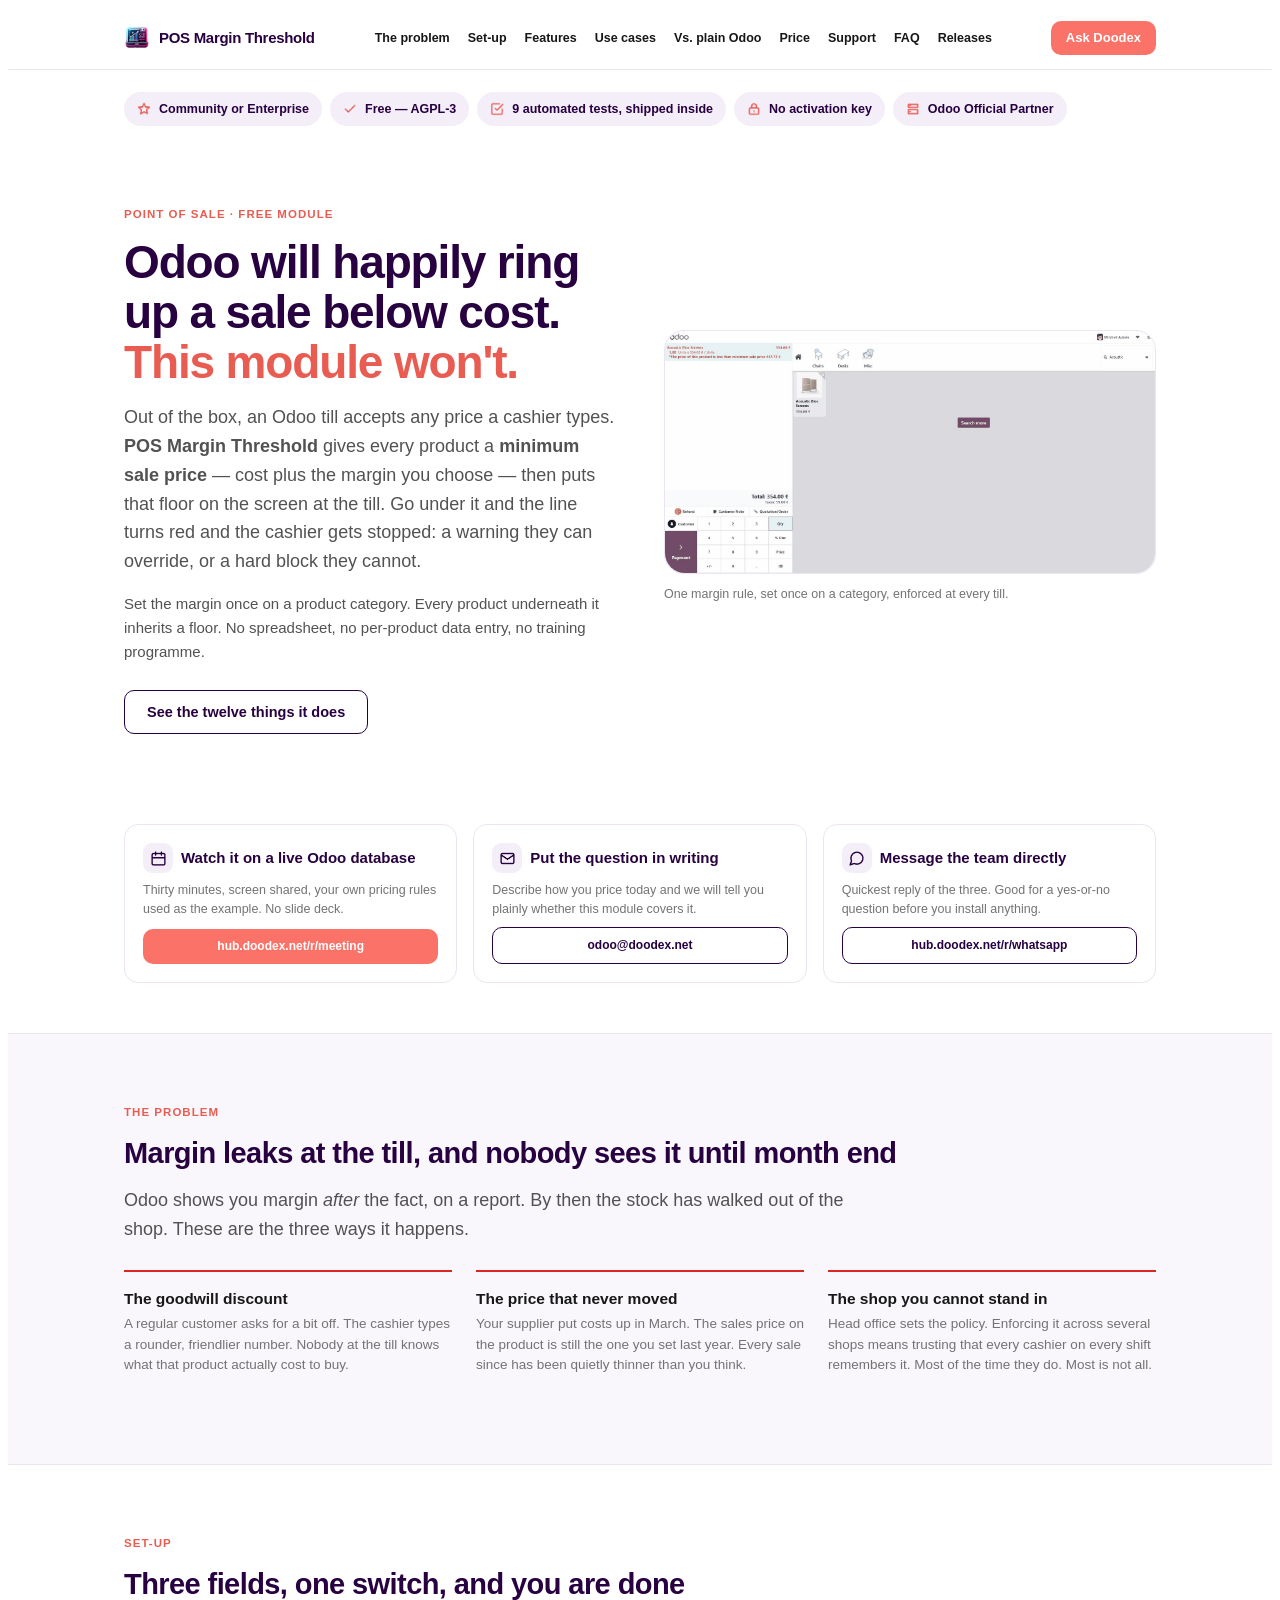
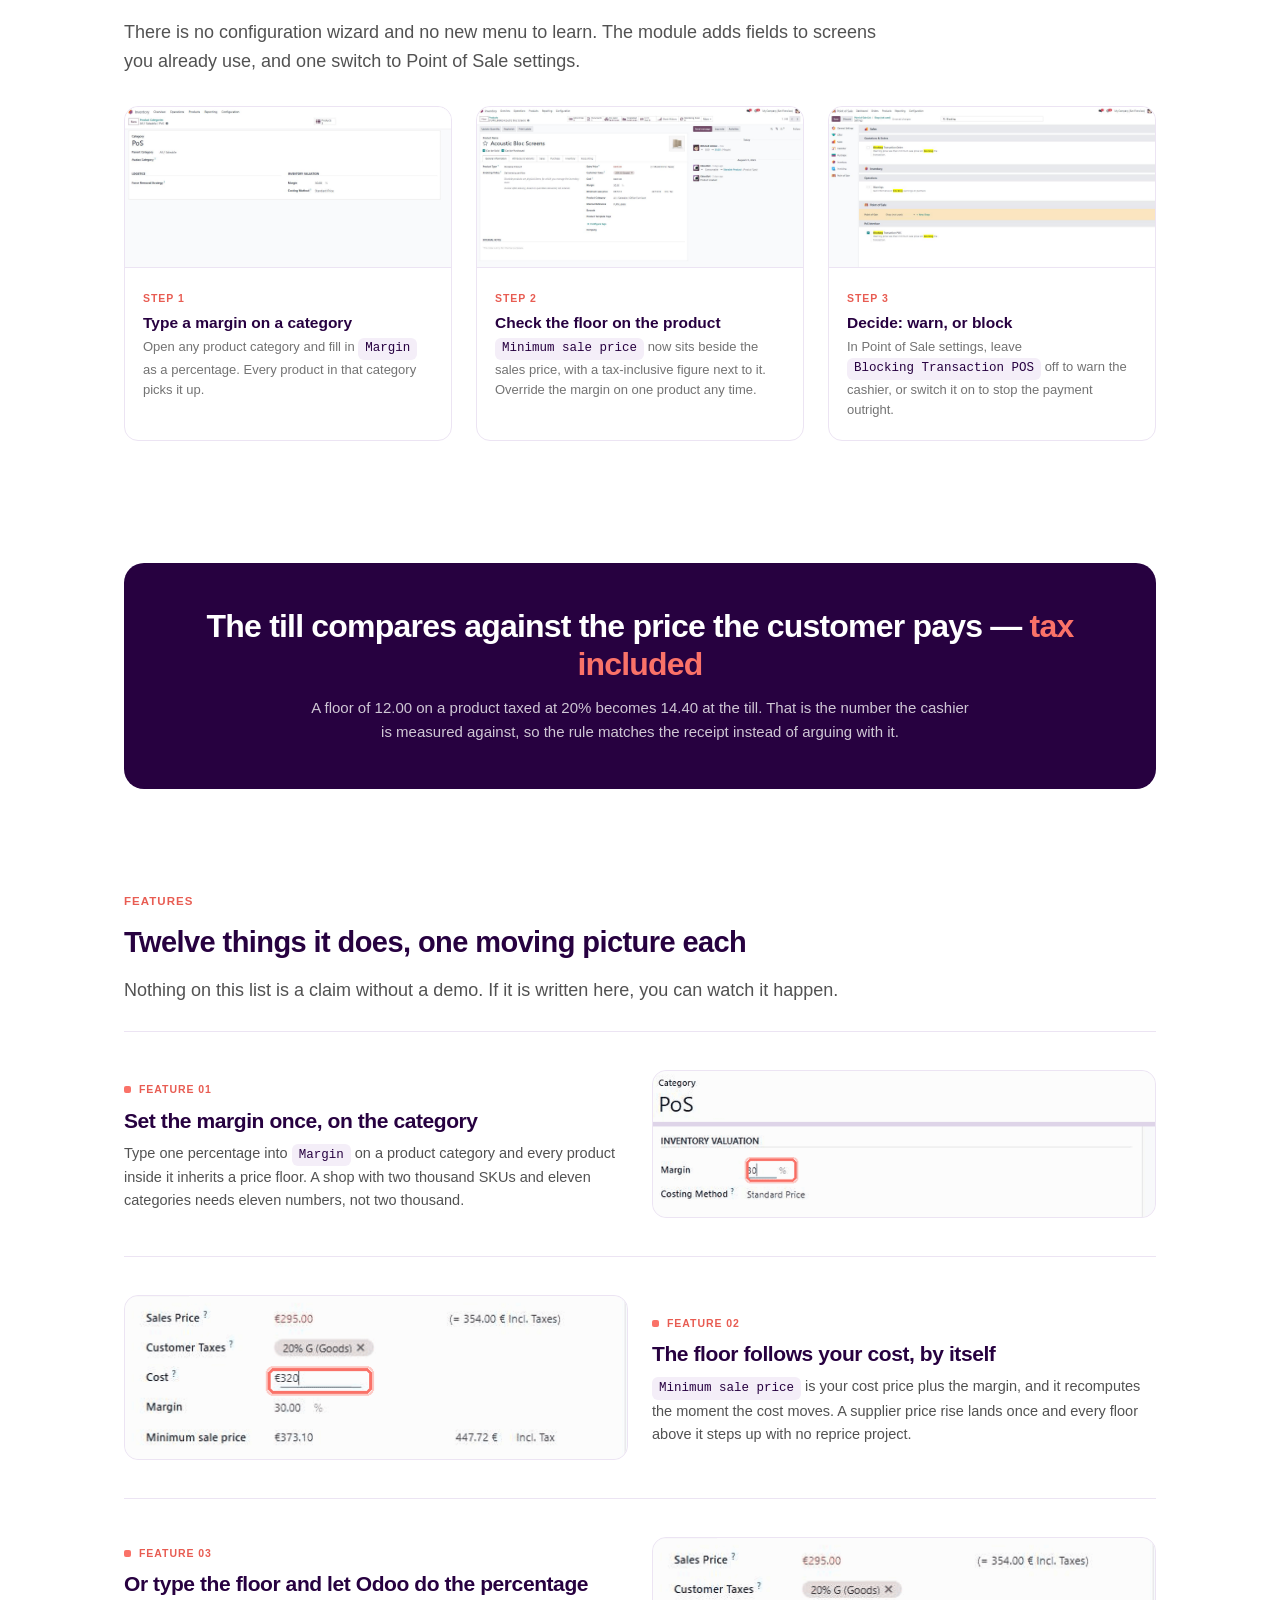
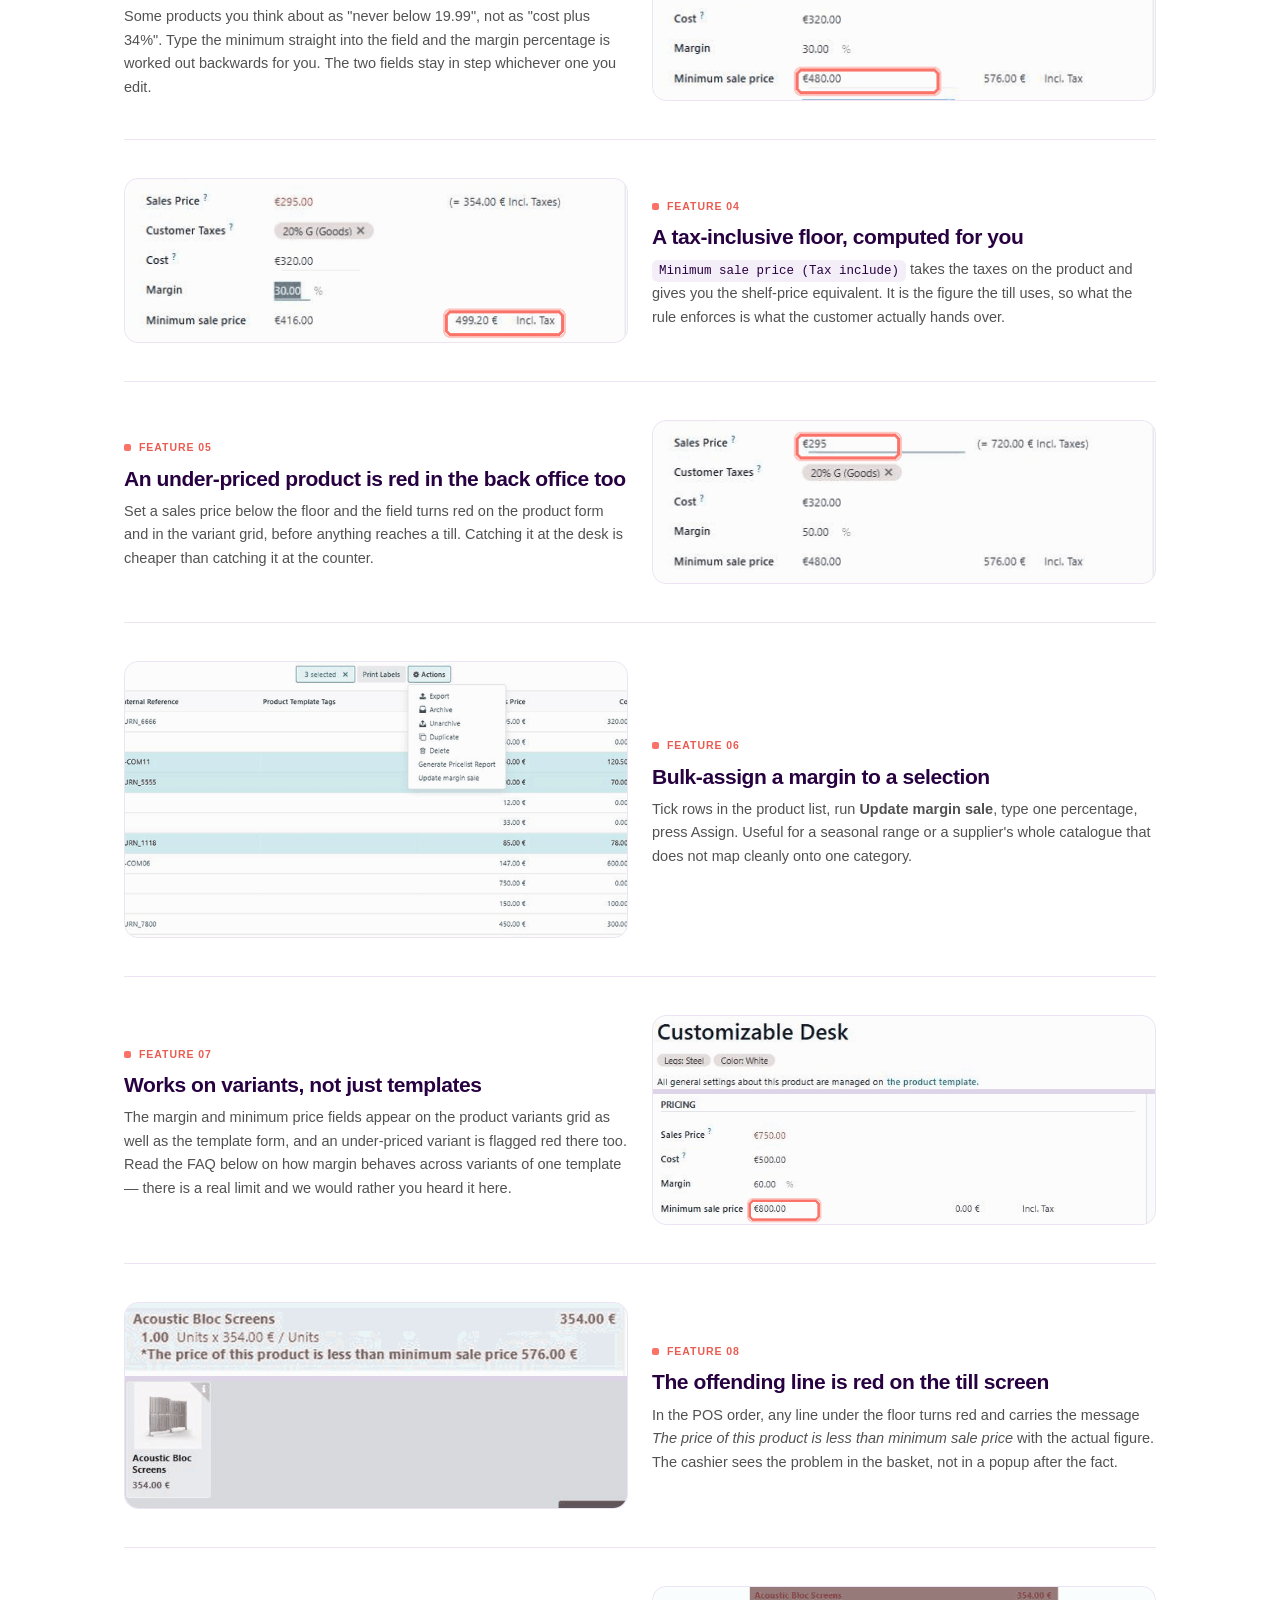
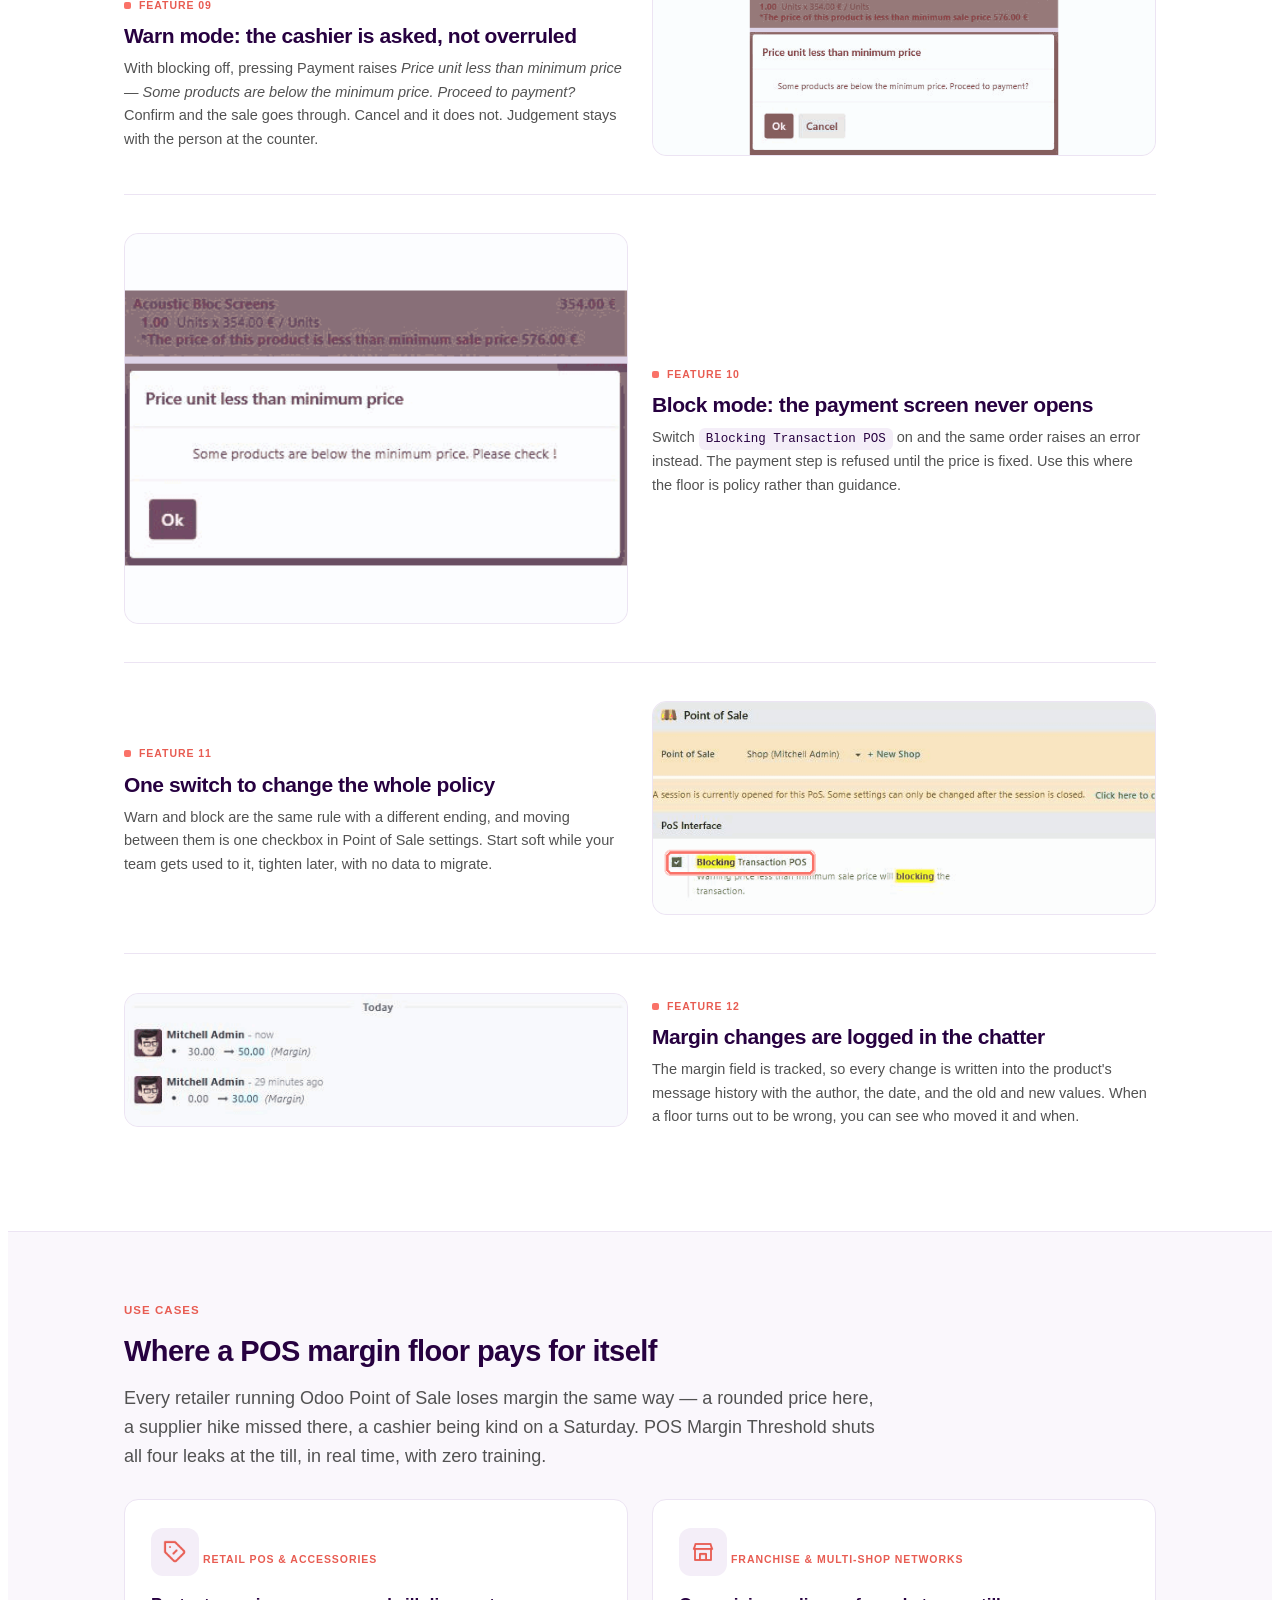
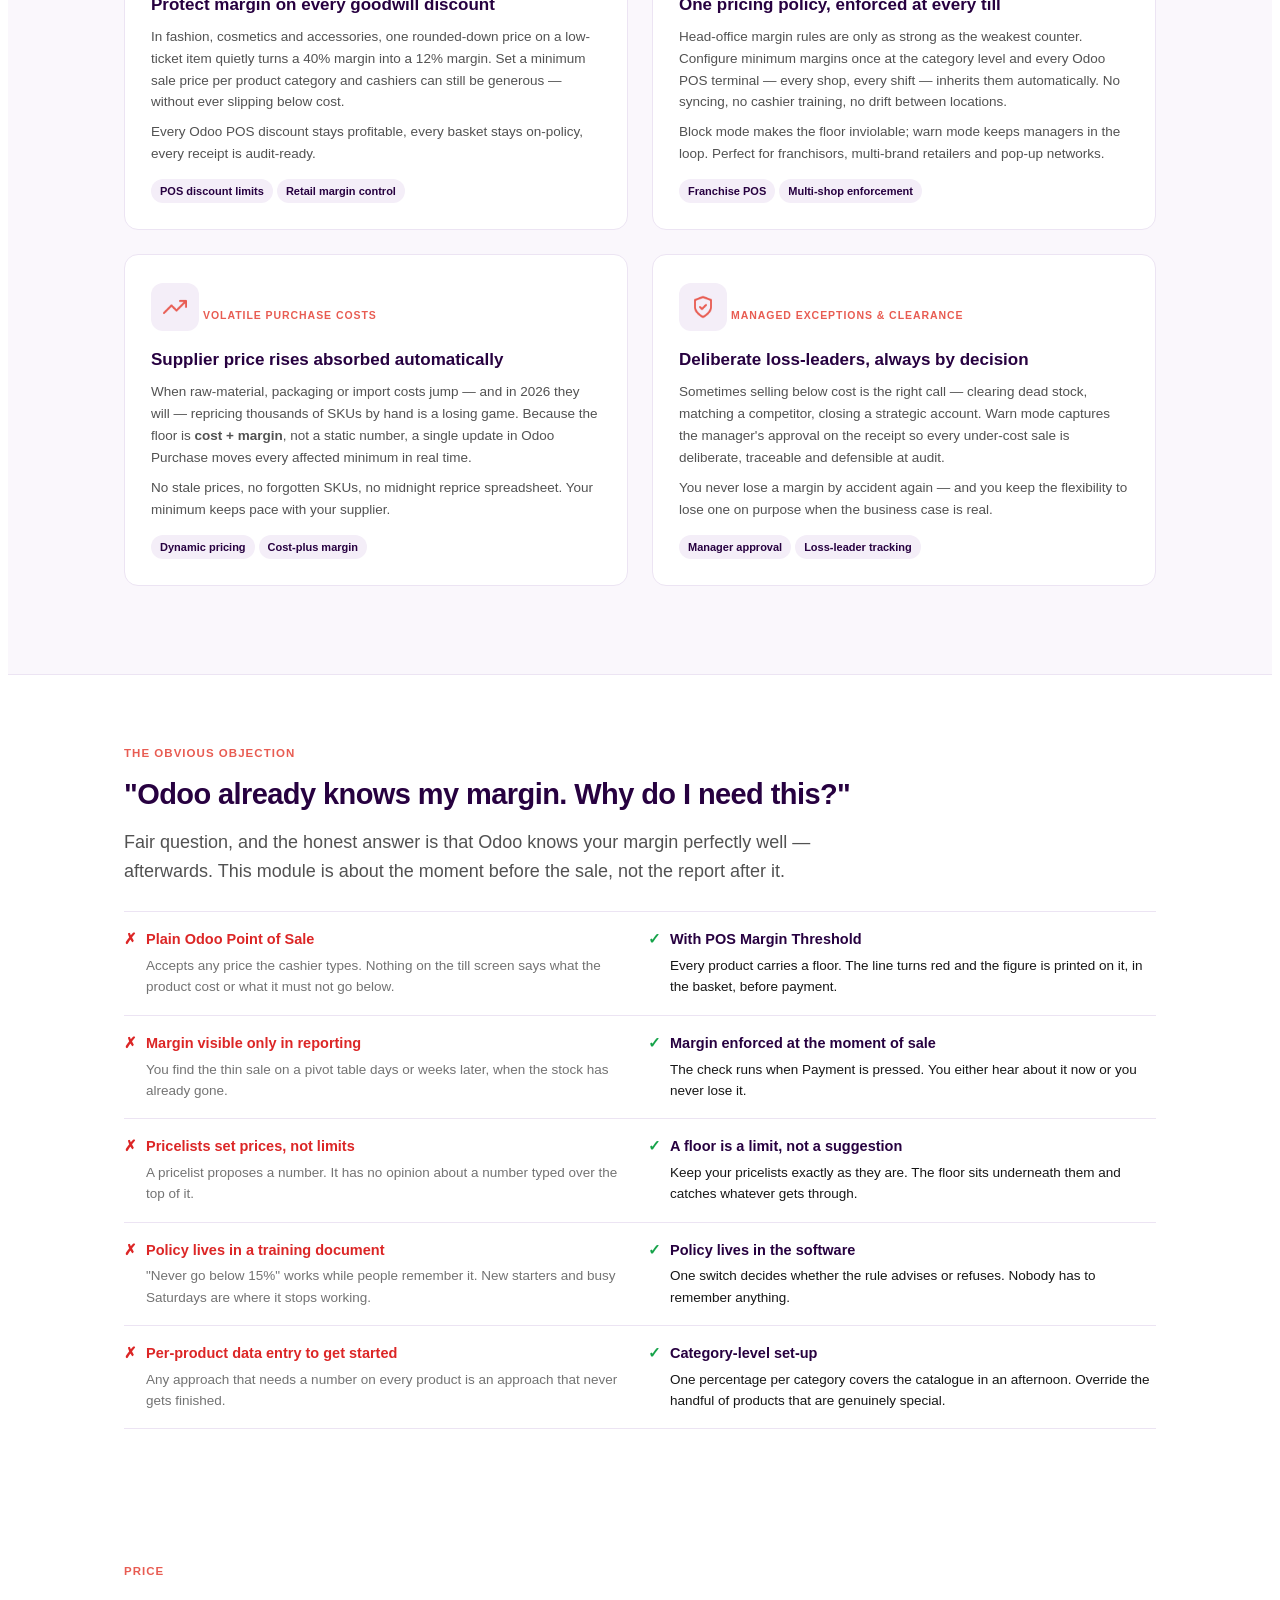
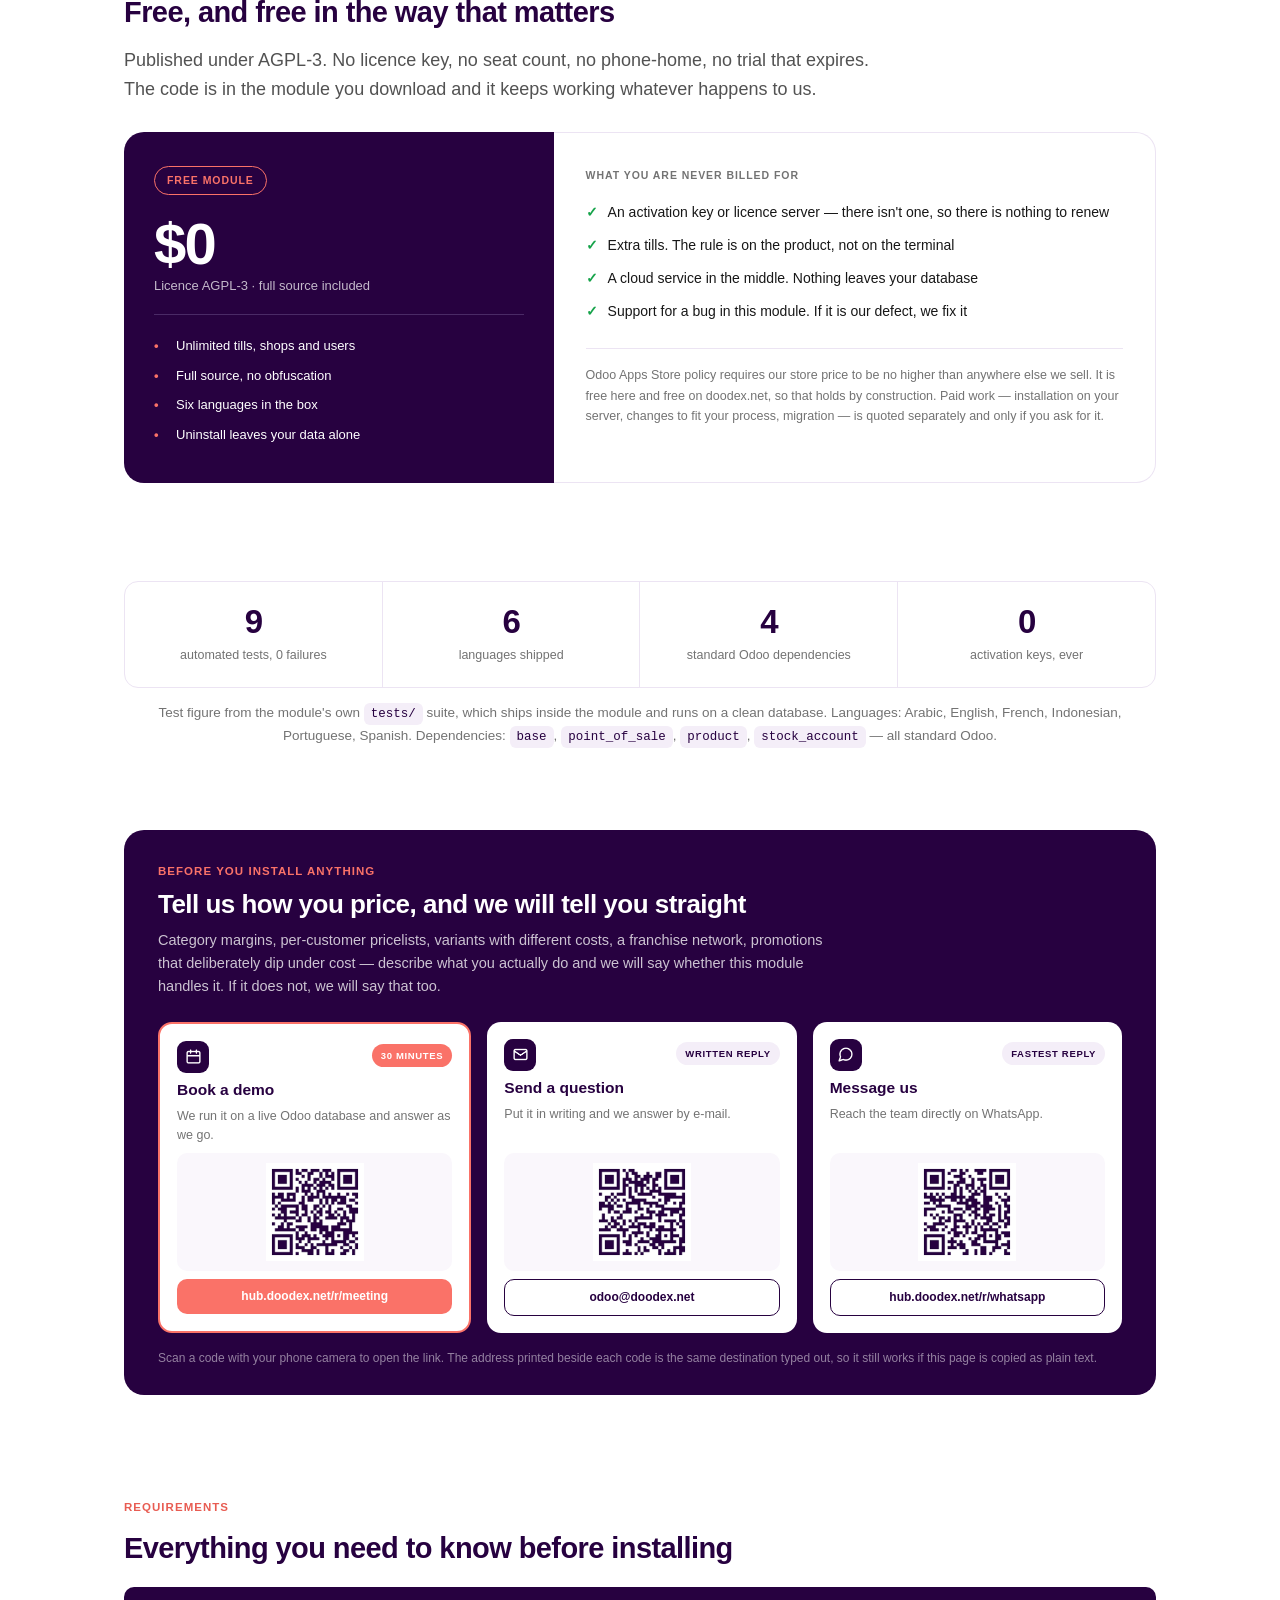
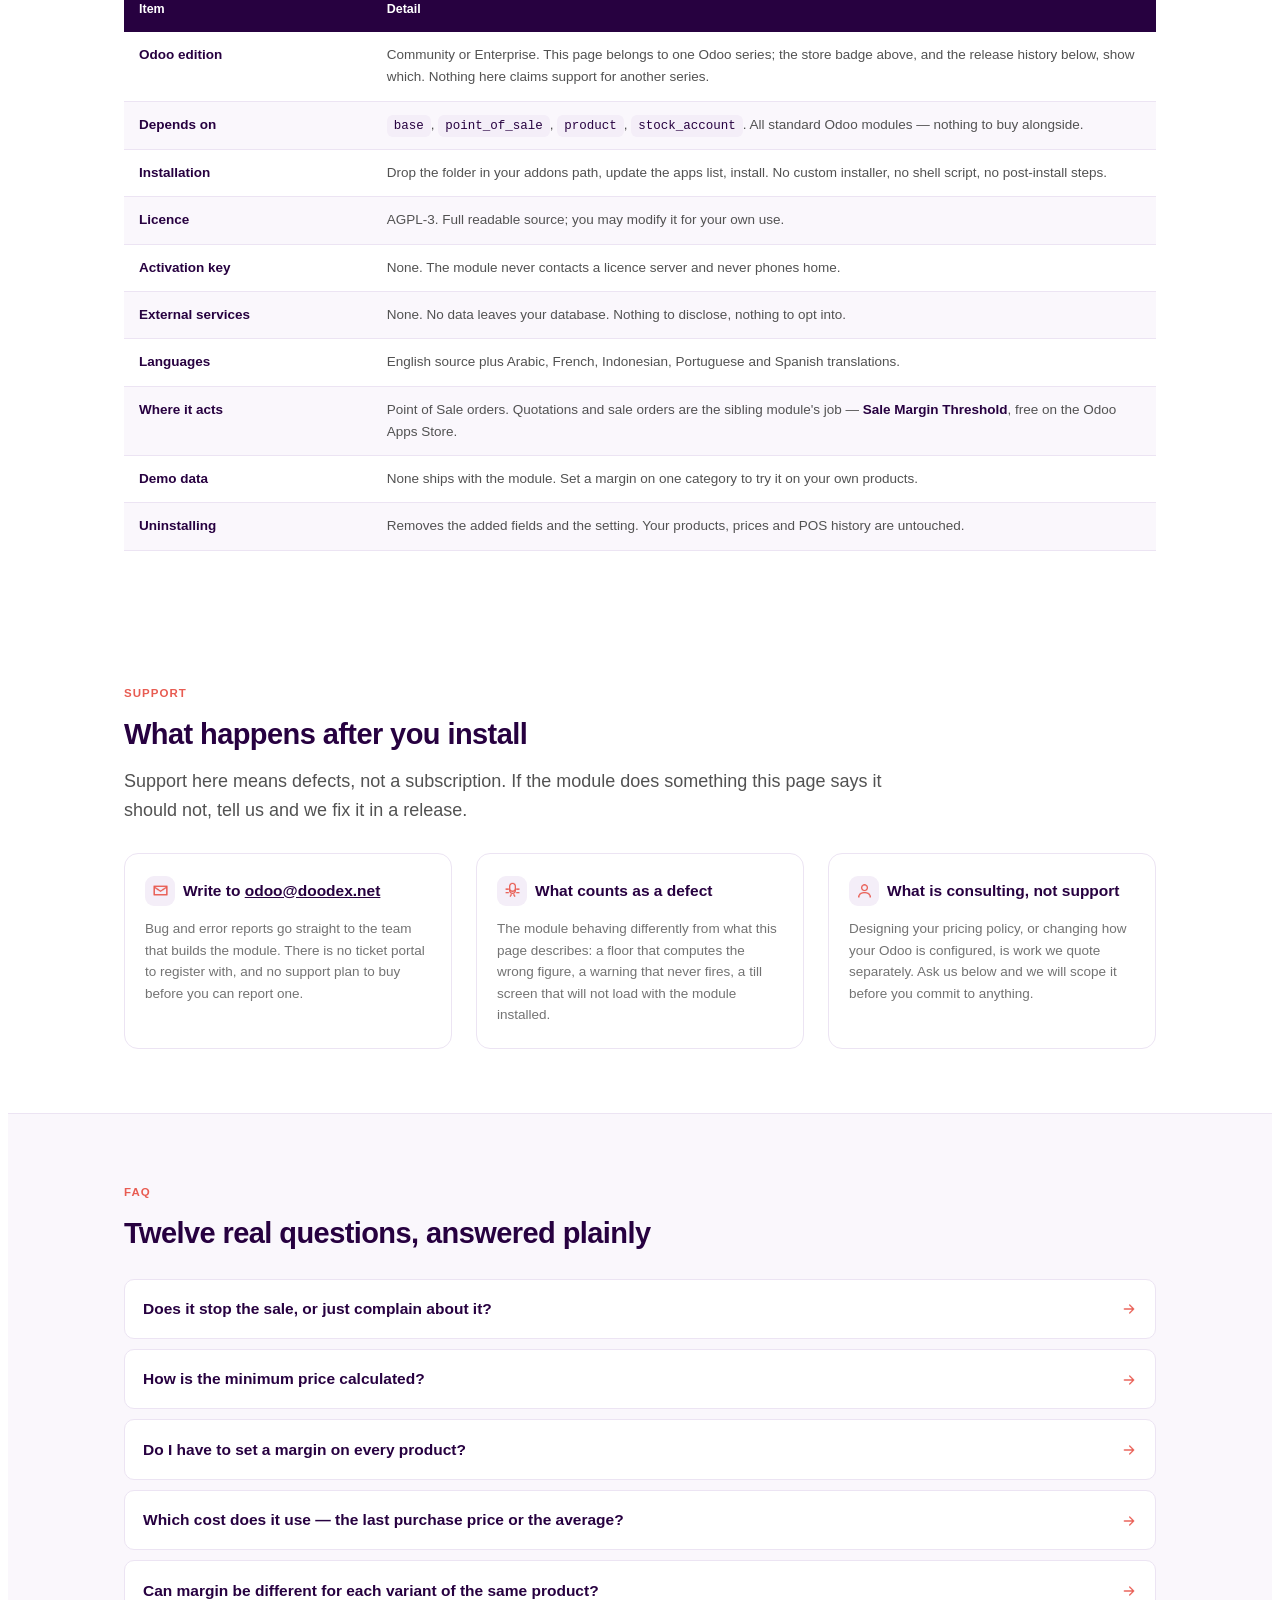
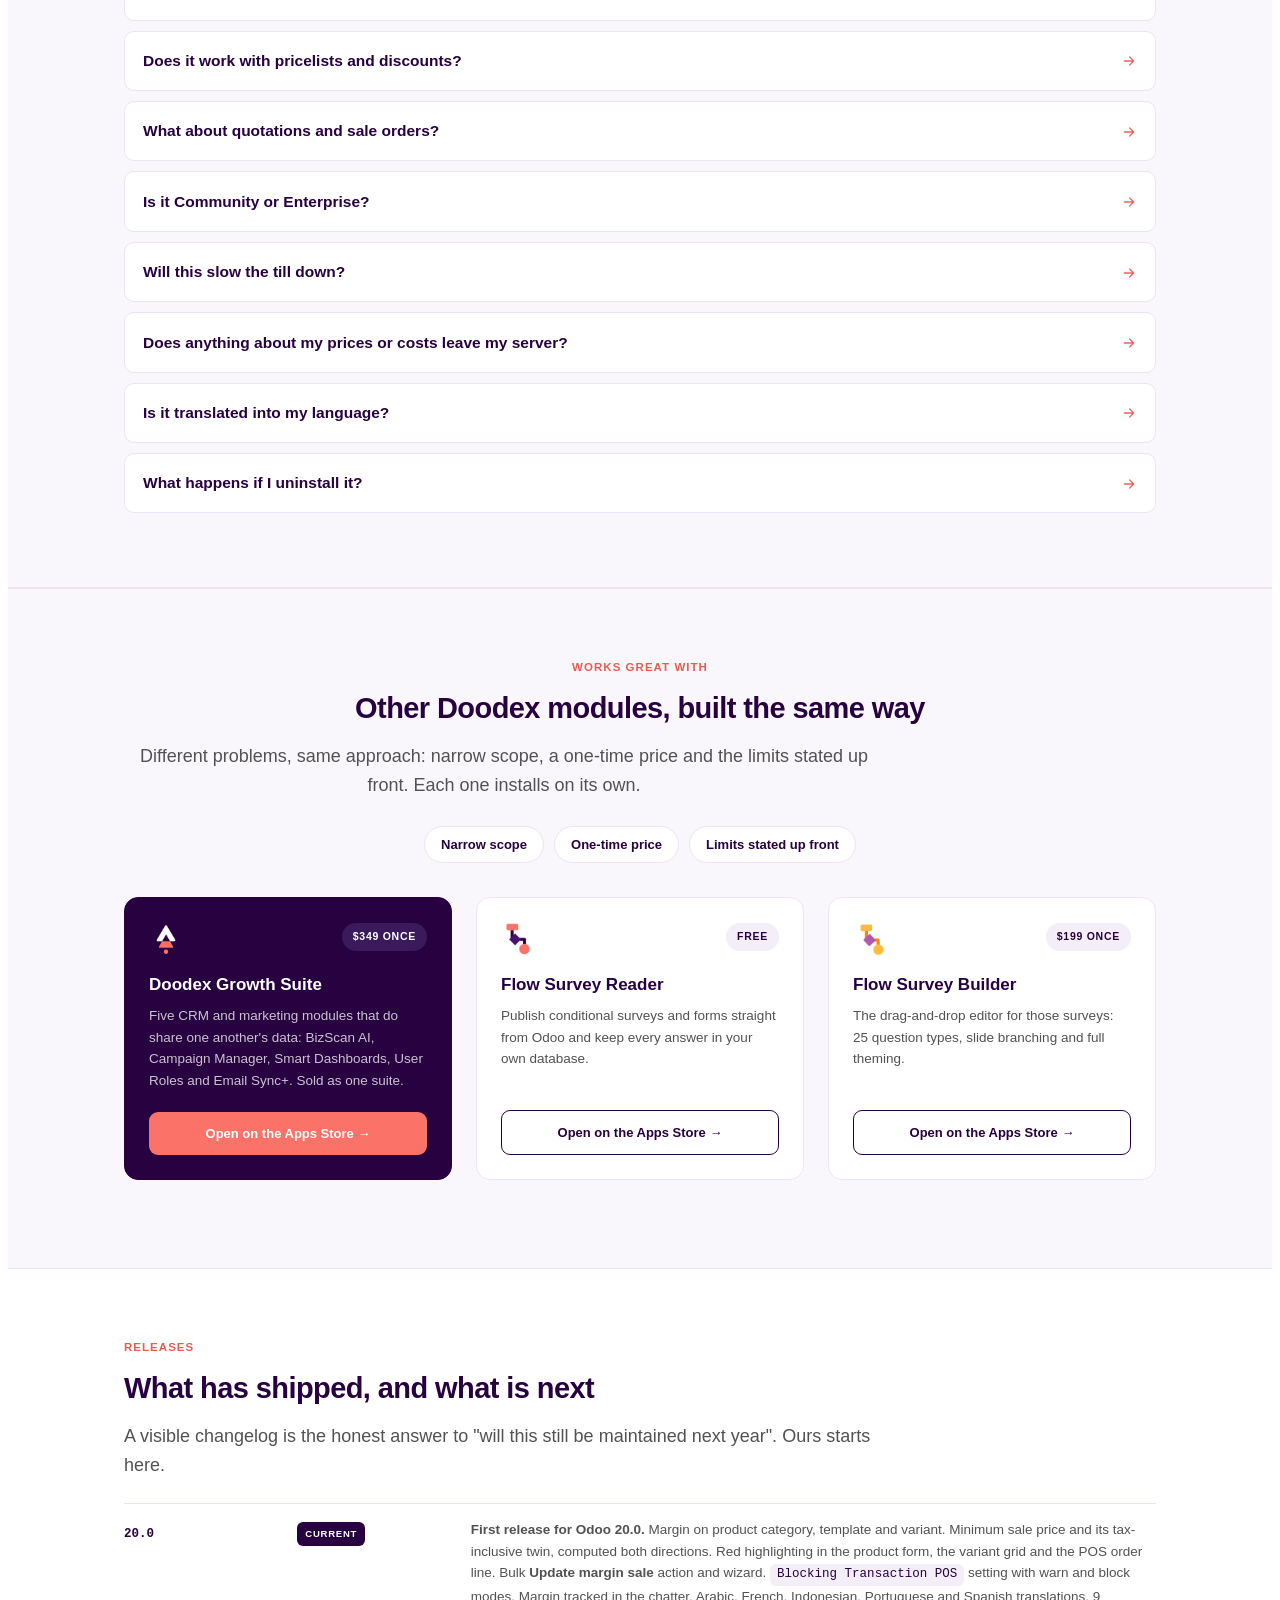
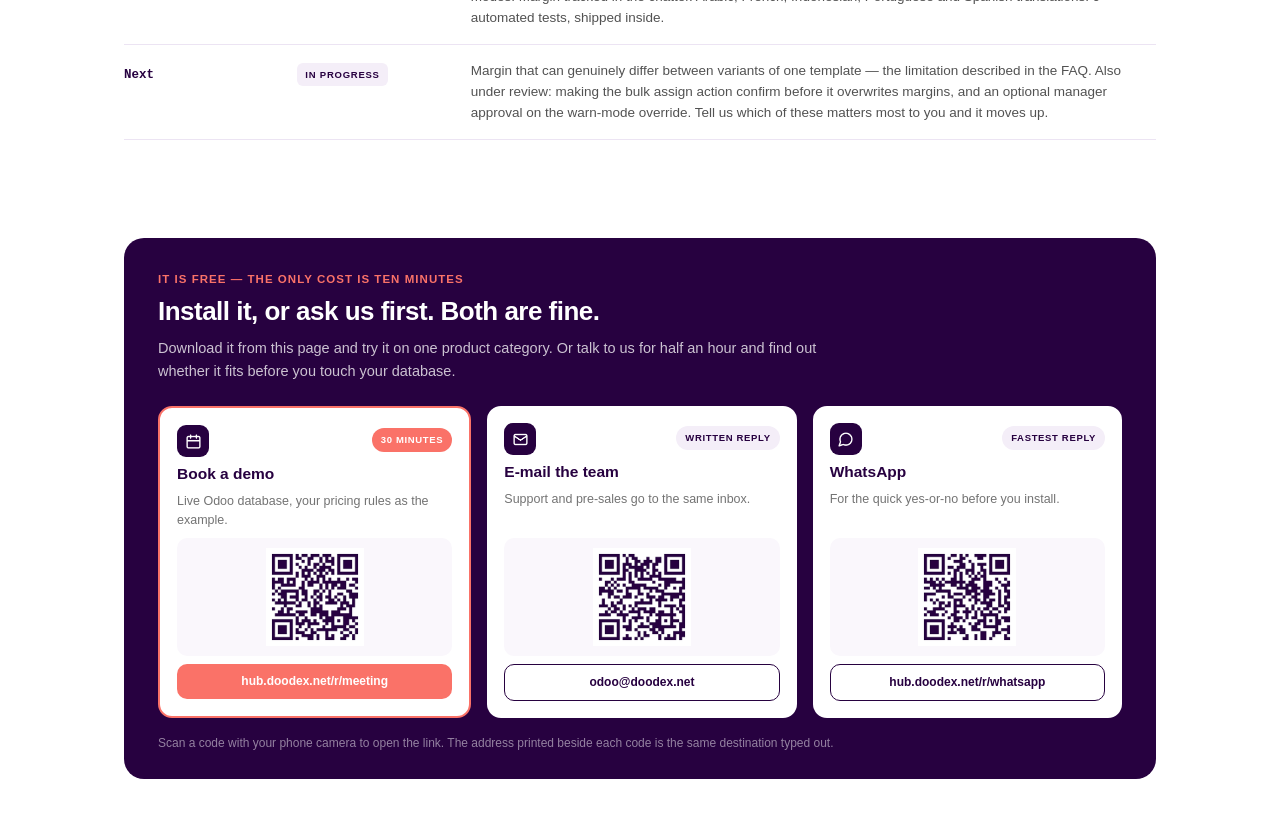
==== commit cf97ecd9: "[fix]: pos_margin_threshold: update index.html" ====
--- a/pos_margin_threshold/static/description/index.html
+++ b/pos_margin_threshold/static/description/index.html
@@ -3,13 +3,13 @@
 <head>
 <meta charset="utf-8">
 <meta name="viewport" content="width=device-width, initial-scale=1">
-<title>POS Margin Threshold for Odoo 19 &mdash; minimum sale price enforced at the till</title>
-<meta name="description" content="Set a margin once in Odoo and every Point of Sale till warns or blocks when a cashier sells below the minimum sale price. Free module for Odoo 19.0 by Doodex.">
+<title>POS Margin Threshold &mdash; minimum sale price enforced at the till</title>
+<meta name="description" content="Set a margin once in Odoo and every Point of Sale till warns or blocks when a cashier sells below the minimum sale price. Free module by Doodex.">
 </head>
 <body>
 <!--
   ==========================================================================
-  POS Margin Threshold  .  Odoo Apps Store listing  .  Odoo 19.0
+  POS Margin Threshold  .  Odoo Apps Store listing  .  Odoo 20.0
   Doodex  .  odoo@doodex.net
 
   GENERATED by tools/port_to_store.py from index.design.html. Do not hand-edit
@@ -109,20 +109,20 @@
 
 <!-- ============================== TRUST BAR ============================== -->
 <div style="max-width:1032px;margin:0 auto;padding:0 24px">
-<div style="padding:18px 0"><span style="display:inline-block;font-size:12.5px;font-weight:600;color:#270140;background-color:#f4eef8;border-radius:9999px;padding:7px 13px;margin:4px 8px 4px 0;white-space:nowrap"><img class="pmtico" src="./assets/icons/ic-chip-odoo.png" alt="" style="display:inline-block;width:14px;height:14px;max-width:none;vertical-align:middle"><span style="padding-left:8px">Built for Odoo 19.0</span></span><span style="display:inline-block;font-size:12.5px;font-weight:600;color:#270140;background-color:#f4eef8;border-radius:9999px;padding:7px 13px;margin:4px 8px 4px 0;white-space:nowrap"><img class="pmtico" src="./assets/icons/ic-chip-free.png" alt="" style="display:inline-block;width:14px;height:14px;max-width:none;vertical-align:middle"><span style="padding-left:8px">Free &#8212; AGPL-3</span></span><span style="display:inline-block;font-size:12.5px;font-weight:600;color:#270140;background-color:#f4eef8;border-radius:9999px;padding:7px 13px;margin:4px 8px 4px 0;white-space:nowrap"><img class="pmtico" src="./assets/icons/ic-chip-tests.png" alt="" style="display:inline-block;width:14px;height:14px;max-width:none;vertical-align:middle"><span style="padding-left:8px">9 automated tests, shipped inside</span></span><span style="display:inline-block;font-size:12.5px;font-weight:600;color:#270140;background-color:#f4eef8;border-radius:9999px;padding:7px 13px;margin:4px 8px 4px 0;white-space:nowrap"><img class="pmtico" src="./assets/icons/ic-chip-key.png" alt="" style="display:inline-block;width:14px;height:14px;max-width:none;vertical-align:middle"><span style="padding-left:8px">No activation key</span></span><span style="display:inline-block;font-size:12.5px;font-weight:600;color:#270140;background-color:#f4eef8;border-radius:9999px;padding:7px 13px;margin:4px 8px 4px 0;white-space:nowrap"><img class="pmtico" src="./assets/icons/ic-chip-partner.png" alt="" style="display:inline-block;width:14px;height:14px;max-width:none;vertical-align:middle"><span style="padding-left:8px">Odoo Official Partner</span></span></div>
+<div style="padding:18px 0"><span style="display:inline-block;font-size:12.5px;font-weight:600;color:#270140;background-color:#f4eef8;border-radius:9999px;padding:7px 13px;margin:4px 8px 4px 0;white-space:nowrap"><img class="pmtico" src="./assets/icons/ic-chip-odoo.png" alt="" style="display:inline-block;width:14px;height:14px;max-width:none;vertical-align:middle"><span style="padding-left:8px">Community or Enterprise</span></span><span style="display:inline-block;font-size:12.5px;font-weight:600;color:#270140;background-color:#f4eef8;border-radius:9999px;padding:7px 13px;margin:4px 8px 4px 0;white-space:nowrap"><img class="pmtico" src="./assets/icons/ic-chip-free.png" alt="" style="display:inline-block;width:14px;height:14px;max-width:none;vertical-align:middle"><span style="padding-left:8px">Free &#8212; AGPL-3</span></span><span style="display:inline-block;font-size:12.5px;font-weight:600;color:#270140;background-color:#f4eef8;border-radius:9999px;padding:7px 13px;margin:4px 8px 4px 0;white-space:nowrap"><img class="pmtico" src="./assets/icons/ic-chip-tests.png" alt="" style="display:inline-block;width:14px;height:14px;max-width:none;vertical-align:middle"><span style="padding-left:8px">9 automated tests, shipped inside</span></span><span style="display:inline-block;font-size:12.5px;font-weight:600;color:#270140;background-color:#f4eef8;border-radius:9999px;padding:7px 13px;margin:4px 8px 4px 0;white-space:nowrap"><img class="pmtico" src="./assets/icons/ic-chip-key.png" alt="" style="display:inline-block;width:14px;height:14px;max-width:none;vertical-align:middle"><span style="padding-left:8px">No activation key</span></span><span style="display:inline-block;font-size:12.5px;font-weight:600;color:#270140;background-color:#f4eef8;border-radius:9999px;padding:7px 13px;margin:4px 8px 4px 0;white-space:nowrap"><img class="pmtico" src="./assets/icons/ic-chip-partner.png" alt="" style="display:inline-block;width:14px;height:14px;max-width:none;vertical-align:middle"><span style="padding-left:8px">Odoo Official Partner</span></span></div>
 </div>
 
 <!-- ============================== HERO ============================== -->
 <div style="max-width:1032px;margin:0 auto;padding:0 24px">
 <div style="padding:52px 0 56px">
-<table class="lay" style="width:calc(100% + 48px);margin:0 -24px;table-layout:fixed;border-collapse:collapse;border-spacing:0px 0px"><tbody><tr><td style="padding:0;width:50%;vertical-align:middle"><div style="padding:0 24px"><p style="display:inline-block;font-size:11.5px;font-weight:800;letter-spacing:.09em;text-transform:uppercase;color:#e85c52;margin:0 0 14px">Odoo 19 &#183; Point of Sale &#183; Free module</p><h1 style="color:#270140;font-size:46px;font-weight:800;line-height:1.08;letter-spacing:-.025em;margin:0">Odoo will happily ring up a sale below cost. <span style="color:#e85c52">This module won't.</span></h1><p style="font-size:18px;line-height:1.6;color:#525252;margin:16px 0 0">Out of the box, an Odoo till accepts any price a cashier types. <b>POS Margin Threshold</b> gives every product a <b>minimum sale price</b> &#8212; cost plus the margin you choose &#8212; then puts that floor on the screen at the till. Go under it and the line turns red and the cashier gets stopped: a warning they can override, or a hard block they cannot.</p><p style="font-size:15px;line-height:1.6;color:#525252;margin:16px 0 0">Set the margin once on a product category. Every product underneath it inherits a floor. No spreadsheet, no per-product data entry, no training programme.</p><div style="margin-top:26px"><a class="pbtn" href="#pmt-features" style="background-color:#ffffff;color:#270140;border-width:1.5px;border-style:solid;border-color:#270140;font-weight:700;text-decoration:none;border-radius:10px;line-height:1.25;font-size:14.5px;padding:12px 22px;display:inline-block">See the twelve things it does</a></div></div></td><td style="padding:0;width:50%;vertical-align:middle"><div style="padding:0 24px"><div style="background-color:#faf7fc;border-radius:20px;border-width:1px;border-style:solid;border-color:#ece4f3"><img src="./assets/gifs/hero-full-journey.gif" alt="POS Margin Threshold: a margin percentage is typed on a product category, the minimum sale price appears on the product, then a Point of Sale order line turns red and the payment is stopped." style="display:block;width:100%;height:auto;border-radius:20px"></div><p style="font-size:12.5px;color:#737373;margin:10px 0 0">One margin rule, set once on a category, enforced at every till.</p></div></td></tr></tbody></table>
+<table class="lay" style="width:calc(100% + 48px);margin:0 -24px;table-layout:fixed;border-collapse:collapse;border-spacing:0px 0px"><tbody><tr><td style="padding:0;width:50%;vertical-align:middle"><div style="padding:0 24px"><p style="display:inline-block;font-size:11.5px;font-weight:800;letter-spacing:.09em;text-transform:uppercase;color:#e85c52;margin:0 0 14px">Point of Sale &#183; Free module</p><h1 style="color:#270140;font-size:46px;font-weight:800;line-height:1.08;letter-spacing:-.025em;margin:0">Odoo will happily ring up a sale below cost. <span style="color:#e85c52">This module won't.</span></h1><p style="font-size:18px;line-height:1.6;color:#525252;margin:16px 0 0">Out of the box, an Odoo till accepts any price a cashier types. <b>POS Margin Threshold</b> gives every product a <b>minimum sale price</b> &#8212; cost plus the margin you choose &#8212; then puts that floor on the screen at the till. Go under it and the line turns red and the cashier gets stopped: a warning they can override, or a hard block they cannot.</p><p style="font-size:15px;line-height:1.6;color:#525252;margin:16px 0 0">Set the margin once on a product category. Every product underneath it inherits a floor. No spreadsheet, no per-product data entry, no training programme.</p><div style="margin-top:26px"><a class="pbtn" href="#pmt-features" style="background-color:#ffffff;color:#270140;border-width:1.5px;border-style:solid;border-color:#270140;font-weight:700;text-decoration:none;border-radius:10px;line-height:1.25;font-size:14.5px;padding:12px 22px;display:inline-block">See the twelve things it does</a></div></div></td><td style="padding:0;width:50%;vertical-align:middle"><div style="padding:0 24px"><div style="background-color:#faf7fc;border-radius:20px;border-width:1px;border-style:solid;border-color:#ece4f3"><img src="./assets/gifs/hero-full-journey.gif" alt="POS Margin Threshold: a margin percentage is typed on a product category, the minimum sale price appears on the product, then a Point of Sale order line turns red and the payment is stopped." style="display:block;width:100%;height:auto;border-radius:20px"></div><p style="font-size:12.5px;color:#737373;margin:10px 0 0">One margin rule, set once on a category, enforced at every till.</p></div></td></tr></tbody></table>
 </div>
 </div>
 
 <!-- ============================== THREE ROUTES ============================== -->
 <div style="max-width:1032px;margin:0 auto;padding:0 24px">
 <div style="padding:34px 0 50px">
-<table class="lay" style="width:calc(100% + 32px);margin:0 -16px;table-layout:fixed;border-collapse:separate;border-spacing:16px 0;height:1px"><tbody><tr><td style="padding:0;width:33.33%;vertical-align:top;background-color:#ffffff;border-radius:14px;border-width:1px;border-style:solid;border-color:#ece4f3"><table style="width:100%;height:100%;border-collapse:collapse;border-spacing:0px 0px"><tbody><tr><td style="padding:18px 18px 0;vertical-align:top"><table style="border-collapse:collapse;border-spacing:0px 0px"><tbody><tr><td style="padding:0;width:30px;height:30px;border-radius:9px;background-color:#f4eef8;text-align:center;vertical-align:middle"><img class="pmtico" src="./assets/icons/ic-route-demo.png" alt="" style="display:block;width:17px;height:17px;max-width:none;margin:0 auto"></td><td style="padding:0 0 0 8px;vertical-align:middle"><h3 style="color:#270140;font-size:15px;font-weight:700;line-height:1.35;margin:0">Watch it on a live Odoo 19</h3></td></tr></tbody></table><p style="font-size:12.5px;color:#737373;line-height:1.5;margin:8px 0 0">Thirty minutes, screen shared, your own pricing rules used as the example. No slide deck.</p></td></tr><tr><td style="padding:0 18px 18px;vertical-align:bottom"><a class="pbtn" style="background-color:#fa7268;color:#ffffff;font-weight:700;text-decoration:none;border-radius:10px;line-height:1.25;font-size:12px;padding:10px;display:block;text-align:center;margin-top:8px">hub.doodex.net<wbr/>/r/meeting</a></td></tr></tbody></table></td><td style="padding:0;width:33.33%;vertical-align:top;background-color:#ffffff;border-radius:14px;border-width:1px;border-style:solid;border-color:#ece4f3"><table style="width:100%;height:100%;border-collapse:collapse;border-spacing:0px 0px"><tbody><tr><td style="padding:18px 18px 0;vertical-align:top"><table style="border-collapse:collapse;border-spacing:0px 0px"><tbody><tr><td style="padding:0;width:30px;height:30px;border-radius:9px;background-color:#f4eef8;text-align:center;vertical-align:middle"><img class="pmtico" src="./assets/icons/ic-route-mail.png" alt="" style="display:block;width:17px;height:17px;max-width:none;margin:0 auto"></td><td style="padding:0 0 0 8px;vertical-align:middle"><h3 style="color:#270140;font-size:15px;font-weight:700;line-height:1.35;margin:0">Put the question in writing</h3></td></tr></tbody></table><p style="font-size:12.5px;color:#737373;line-height:1.5;margin:8px 0 0">Describe how you price today and we will tell you plainly whether this module covers it.</p></td></tr><tr><td style="padding:0 18px 18px;vertical-align:bottom"><a class="pbtn" href="mailto:odoo@doodex.net" style="background-color:#ffffff;color:#270140;border-width:1.5px;border-style:solid;border-color:#270140;font-weight:700;text-decoration:none;border-radius:10px;line-height:1.25;font-size:12px;padding:10px;display:block;text-align:center;margin-top:8px">odoo@doodex.net</a></td></tr></tbody></table></td><td style="padding:0;width:33.33%;vertical-align:top;background-color:#ffffff;border-radius:14px;border-width:1px;border-style:solid;border-color:#ece4f3"><table style="width:100%;height:100%;border-collapse:collapse;border-spacing:0px 0px"><tbody><tr><td style="padding:18px 18px 0;vertical-align:top"><table style="border-collapse:collapse;border-spacing:0px 0px"><tbody><tr><td style="padding:0;width:30px;height:30px;border-radius:9px;background-color:#f4eef8;text-align:center;vertical-align:middle"><img class="pmtico" src="./assets/icons/ic-route-chat.png" alt="" style="display:block;width:17px;height:17px;max-width:none;margin:0 auto"></td><td style="padding:0 0 0 8px;vertical-align:middle"><h3 style="color:#270140;font-size:15px;font-weight:700;line-height:1.35;margin:0">Message the team directly</h3></td></tr></tbody></table><p style="font-size:12.5px;color:#737373;line-height:1.5;margin:8px 0 0">Quickest reply of the three. Good for a yes-or-no question before you install anything.</p></td></tr><tr><td style="padding:0 18px 18px;vertical-align:bottom"><a class="pbtn" style="background-color:#ffffff;color:#270140;border-width:1.5px;border-style:solid;border-color:#270140;font-weight:700;text-decoration:none;border-radius:10px;line-height:1.25;font-size:12px;padding:10px;display:block;text-align:center;margin-top:8px">hub.doodex.net<wbr/>/r/whatsapp</a></td></tr></tbody></table></td></tr></tbody></table>
+<table class="lay" style="width:calc(100% + 32px);margin:0 -16px;table-layout:fixed;border-collapse:separate;border-spacing:16px 0;height:1px"><tbody><tr><td style="padding:0;width:33.33%;vertical-align:top;background-color:#ffffff;border-radius:14px;border-width:1px;border-style:solid;border-color:#ece4f3"><table style="width:100%;height:100%;border-collapse:collapse;border-spacing:0px 0px"><tbody><tr><td style="padding:18px 18px 0;vertical-align:top"><table style="border-collapse:collapse;border-spacing:0px 0px"><tbody><tr><td style="padding:0;width:30px;height:30px;border-radius:9px;background-color:#f4eef8;text-align:center;vertical-align:middle"><img class="pmtico" src="./assets/icons/ic-route-demo.png" alt="" style="display:block;width:17px;height:17px;max-width:none;margin:0 auto"></td><td style="padding:0 0 0 8px;vertical-align:middle"><h3 style="color:#270140;font-size:15px;font-weight:700;line-height:1.35;margin:0">Watch it on a live Odoo database</h3></td></tr></tbody></table><p style="font-size:12.5px;color:#737373;line-height:1.5;margin:8px 0 0">Thirty minutes, screen shared, your own pricing rules used as the example. No slide deck.</p></td></tr><tr><td style="padding:0 18px 18px;vertical-align:bottom"><a class="pbtn" style="background-color:#fa7268;color:#ffffff;font-weight:700;text-decoration:none;border-radius:10px;line-height:1.25;font-size:12px;padding:10px;display:block;text-align:center;margin-top:8px">hub.doodex.net<wbr/>/r/meeting</a></td></tr></tbody></table></td><td style="padding:0;width:33.33%;vertical-align:top;background-color:#ffffff;border-radius:14px;border-width:1px;border-style:solid;border-color:#ece4f3"><table style="width:100%;height:100%;border-collapse:collapse;border-spacing:0px 0px"><tbody><tr><td style="padding:18px 18px 0;vertical-align:top"><table style="border-collapse:collapse;border-spacing:0px 0px"><tbody><tr><td style="padding:0;width:30px;height:30px;border-radius:9px;background-color:#f4eef8;text-align:center;vertical-align:middle"><img class="pmtico" src="./assets/icons/ic-route-mail.png" alt="" style="display:block;width:17px;height:17px;max-width:none;margin:0 auto"></td><td style="padding:0 0 0 8px;vertical-align:middle"><h3 style="color:#270140;font-size:15px;font-weight:700;line-height:1.35;margin:0">Put the question in writing</h3></td></tr></tbody></table><p style="font-size:12.5px;color:#737373;line-height:1.5;margin:8px 0 0">Describe how you price today and we will tell you plainly whether this module covers it.</p></td></tr><tr><td style="padding:0 18px 18px;vertical-align:bottom"><a class="pbtn" href="mailto:odoo@doodex.net" style="background-color:#ffffff;color:#270140;border-width:1.5px;border-style:solid;border-color:#270140;font-weight:700;text-decoration:none;border-radius:10px;line-height:1.25;font-size:12px;padding:10px;display:block;text-align:center;margin-top:8px">odoo@doodex.net</a></td></tr></tbody></table></td><td style="padding:0;width:33.33%;vertical-align:top;background-color:#ffffff;border-radius:14px;border-width:1px;border-style:solid;border-color:#ece4f3"><table style="width:100%;height:100%;border-collapse:collapse;border-spacing:0px 0px"><tbody><tr><td style="padding:18px 18px 0;vertical-align:top"><table style="border-collapse:collapse;border-spacing:0px 0px"><tbody><tr><td style="padding:0;width:30px;height:30px;border-radius:9px;background-color:#f4eef8;text-align:center;vertical-align:middle"><img class="pmtico" src="./assets/icons/ic-route-chat.png" alt="" style="display:block;width:17px;height:17px;max-width:none;margin:0 auto"></td><td style="padding:0 0 0 8px;vertical-align:middle"><h3 style="color:#270140;font-size:15px;font-weight:700;line-height:1.35;margin:0">Message the team directly</h3></td></tr></tbody></table><p style="font-size:12.5px;color:#737373;line-height:1.5;margin:8px 0 0">Quickest reply of the three. Good for a yes-or-no question before you install anything.</p></td></tr><tr><td style="padding:0 18px 18px;vertical-align:bottom"><a class="pbtn" style="background-color:#ffffff;color:#270140;border-width:1.5px;border-style:solid;border-color:#270140;font-weight:700;text-decoration:none;border-radius:10px;line-height:1.25;font-size:12px;padding:10px;display:block;text-align:center;margin-top:8px">hub.doodex.net<wbr/>/r/whatsapp</a></td></tr></tbody></table></td></tr></tbody></table>
 </div>
 </div>
 
@@ -205,7 +205,7 @@
 <h2 style="color:#270140;font-size:29px;font-weight:800;line-height:1.2;letter-spacing:-.02em;margin:0">"Odoo already knows my margin. Why do I need this?"</h2>
 <p style="font-size:18px;line-height:1.6;color:#525252;margin:16px 0 0;max-width:760px">Fair question, and the honest answer is that Odoo knows your margin perfectly well &#8212; afterwards. This module is about the moment before the sale, not the report after it.</p>
 <div style="margin-top:26px">
-  <div style="padding:17px 0;border-top-width:1px;border-top-style:solid;border-top-color:#ece4f3"><table class="lay" style="width:calc(100% + 16px);margin:0 -8px;table-layout:fixed;border-collapse:collapse;border-spacing:0px 0px"><tbody><tr><td style="padding:0;width:50%;vertical-align:top"><div style="padding:0 8px"><table style="width:100%;border-collapse:collapse;border-spacing:0px 0px"><tbody><tr><td style="vertical-align:top;width:22px;color:#dc2626;font-weight:800;font-size:14.5px;line-height:1.5;padding:0">&#10007;</td><td style="vertical-align:top;font-size:14.5px;line-height:1.5;color:#525252;padding:0"><b style="color:#dc2626;font-weight:700">Plain Odoo 19 Point of Sale</b></td></tr></tbody></table><p style="font-size:13.5px;line-height:1.58;color:#737373;margin:4px 0 0 22px">Accepts any price the cashier types. Nothing on the till screen says what the product cost or what it must not go below.</p></div></td><td style="padding:0;width:50%;vertical-align:top"><div style="padding:0 8px"><table style="width:100%;border-collapse:collapse;border-spacing:0px 0px"><tbody><tr><td style="vertical-align:top;width:22px;color:#16a34a;font-weight:800;font-size:14.5px;line-height:1.5;padding:0">&#10003;</td><td style="vertical-align:top;font-size:14.5px;line-height:1.5;color:#525252;padding:0"><b style="color:#270140;font-weight:700">With POS Margin Threshold</b></td></tr></tbody></table><p style="font-size:13.5px;line-height:1.58;color:#171717;margin:4px 0 0 22px">Every product carries a floor. The line turns red and the figure is printed on it, in the basket, before payment.</p></div></td></tr></tbody></table></div>
+  <div style="padding:17px 0;border-top-width:1px;border-top-style:solid;border-top-color:#ece4f3"><table class="lay" style="width:calc(100% + 16px);margin:0 -8px;table-layout:fixed;border-collapse:collapse;border-spacing:0px 0px"><tbody><tr><td style="padding:0;width:50%;vertical-align:top"><div style="padding:0 8px"><table style="width:100%;border-collapse:collapse;border-spacing:0px 0px"><tbody><tr><td style="vertical-align:top;width:22px;color:#dc2626;font-weight:800;font-size:14.5px;line-height:1.5;padding:0">&#10007;</td><td style="vertical-align:top;font-size:14.5px;line-height:1.5;color:#525252;padding:0"><b style="color:#dc2626;font-weight:700">Plain Odoo Point of Sale</b></td></tr></tbody></table><p style="font-size:13.5px;line-height:1.58;color:#737373;margin:4px 0 0 22px">Accepts any price the cashier types. Nothing on the till screen says what the product cost or what it must not go below.</p></div></td><td style="padding:0;width:50%;vertical-align:top"><div style="padding:0 8px"><table style="width:100%;border-collapse:collapse;border-spacing:0px 0px"><tbody><tr><td style="vertical-align:top;width:22px;color:#16a34a;font-weight:800;font-size:14.5px;line-height:1.5;padding:0">&#10003;</td><td style="vertical-align:top;font-size:14.5px;line-height:1.5;color:#525252;padding:0"><b style="color:#270140;font-weight:700">With POS Margin Threshold</b></td></tr></tbody></table><p style="font-size:13.5px;line-height:1.58;color:#171717;margin:4px 0 0 22px">Every product carries a floor. The line turns red and the figure is printed on it, in the basket, before payment.</p></div></td></tr></tbody></table></div>
   <div style="padding:17px 0;border-top-width:1px;border-top-style:solid;border-top-color:#ece4f3"><table class="lay" style="width:calc(100% + 16px);margin:0 -8px;table-layout:fixed;border-collapse:collapse;border-spacing:0px 0px"><tbody><tr><td style="padding:0;width:50%;vertical-align:top"><div style="padding:0 8px"><table style="width:100%;border-collapse:collapse;border-spacing:0px 0px"><tbody><tr><td style="vertical-align:top;width:22px;color:#dc2626;font-weight:800;font-size:14.5px;line-height:1.5;padding:0">&#10007;</td><td style="vertical-align:top;font-size:14.5px;line-height:1.5;color:#525252;padding:0"><b style="color:#dc2626;font-weight:700">Margin visible only in reporting</b></td></tr></tbody></table><p style="font-size:13.5px;line-height:1.58;color:#737373;margin:4px 0 0 22px">You find the thin sale on a pivot table days or weeks later, when the stock has already gone.</p></div></td><td style="padding:0;width:50%;vertical-align:top"><div style="padding:0 8px"><table style="width:100%;border-collapse:collapse;border-spacing:0px 0px"><tbody><tr><td style="vertical-align:top;width:22px;color:#16a34a;font-weight:800;font-size:14.5px;line-height:1.5;padding:0">&#10003;</td><td style="vertical-align:top;font-size:14.5px;line-height:1.5;color:#525252;padding:0"><b style="color:#270140;font-weight:700">Margin enforced at the moment of sale</b></td></tr></tbody></table><p style="font-size:13.5px;line-height:1.58;color:#171717;margin:4px 0 0 22px">The check runs when Payment is pressed. You either hear about it now or you never lose it.</p></div></td></tr></tbody></table></div>
   <div style="padding:17px 0;border-top-width:1px;border-top-style:solid;border-top-color:#ece4f3"><table class="lay" style="width:calc(100% + 16px);margin:0 -8px;table-layout:fixed;border-collapse:collapse;border-spacing:0px 0px"><tbody><tr><td style="padding:0;width:50%;vertical-align:top"><div style="padding:0 8px"><table style="width:100%;border-collapse:collapse;border-spacing:0px 0px"><tbody><tr><td style="vertical-align:top;width:22px;color:#dc2626;font-weight:800;font-size:14.5px;line-height:1.5;padding:0">&#10007;</td><td style="vertical-align:top;font-size:14.5px;line-height:1.5;color:#525252;padding:0"><b style="color:#dc2626;font-weight:700">Pricelists set prices, not limits</b></td></tr></tbody></table><p style="font-size:13.5px;line-height:1.58;color:#737373;margin:4px 0 0 22px">A pricelist proposes a number. It has no opinion about a number typed over the top of it.</p></div></td><td style="padding:0;width:50%;vertical-align:top"><div style="padding:0 8px"><table style="width:100%;border-collapse:collapse;border-spacing:0px 0px"><tbody><tr><td style="vertical-align:top;width:22px;color:#16a34a;font-weight:800;font-size:14.5px;line-height:1.5;padding:0">&#10003;</td><td style="vertical-align:top;font-size:14.5px;line-height:1.5;color:#525252;padding:0"><b style="color:#270140;font-weight:700">A floor is a limit, not a suggestion</b></td></tr></tbody></table><p style="font-size:13.5px;line-height:1.58;color:#171717;margin:4px 0 0 22px">Keep your pricelists exactly as they are. The floor sits underneath them and catches whatever gets through.</p></div></td></tr></tbody></table></div>
   <div style="padding:17px 0;border-top-width:1px;border-top-style:solid;border-top-color:#ece4f3"><table class="lay" style="width:calc(100% + 16px);margin:0 -8px;table-layout:fixed;border-collapse:collapse;border-spacing:0px 0px"><tbody><tr><td style="padding:0;width:50%;vertical-align:top"><div style="padding:0 8px"><table style="width:100%;border-collapse:collapse;border-spacing:0px 0px"><tbody><tr><td style="vertical-align:top;width:22px;color:#dc2626;font-weight:800;font-size:14.5px;line-height:1.5;padding:0">&#10007;</td><td style="vertical-align:top;font-size:14.5px;line-height:1.5;color:#525252;padding:0"><b style="color:#dc2626;font-weight:700">Policy lives in a training document</b></td></tr></tbody></table><p style="font-size:13.5px;line-height:1.58;color:#737373;margin:4px 0 0 22px">"Never go below 15%" works while people remember it. New starters and busy Saturdays are where it stops working.</p></div></td><td style="padding:0;width:50%;vertical-align:top"><div style="padding:0 8px"><table style="width:100%;border-collapse:collapse;border-spacing:0px 0px"><tbody><tr><td style="vertical-align:top;width:22px;color:#16a34a;font-weight:800;font-size:14.5px;line-height:1.5;padding:0">&#10003;</td><td style="vertical-align:top;font-size:14.5px;line-height:1.5;color:#525252;padding:0"><b style="color:#270140;font-weight:700">Policy lives in the software</b></td></tr></tbody></table><p style="font-size:13.5px;line-height:1.58;color:#171717;margin:4px 0 0 22px">One switch decides whether the rule advises or refuses. Nobody has to remember anything.</p></div></td></tr></tbody></table></div>
@@ -221,7 +221,7 @@
 <h2 style="color:#270140;font-size:29px;font-weight:800;line-height:1.2;letter-spacing:-.02em;margin:0">Free, and free in the way that matters</h2>
 <p style="font-size:18px;line-height:1.6;color:#525252;margin:16px 0 0;max-width:760px">Published under AGPL-3. No licence key, no seat count, no phone-home, no trial that expires. The code is in the module you download and it keeps working whatever happens to us.</p>
 <div style="margin-top:28px">
-<table class="lay" style="width:100%;table-layout:fixed;border-collapse:separate;border-spacing:0px 0;height:1px"><tbody><tr><td style="padding:0;width:41.67%;vertical-align:top;background-color:#270140;border-radius:20px 0 0 20px"><div style="padding:34px 30px"><span style="display:inline-block;font-size:10.5px;font-weight:800;letter-spacing:.09em;text-transform:uppercase;color:#fa7268;border-width:1px;border-style:solid;border-color:#fa7268;border-radius:9999px;padding:5px 12px">Free module</span><p style="font-size:58px;font-weight:800;line-height:1;margin:20px 0 2px;color:#ffffff;letter-spacing:-.03em">$0</p><p style="font-size:13px;color:#ffffff;opacity:.72;margin:0">Odoo 19.0 &#183; licence AGPL-3</p><div style="margin-top:18px;padding-top:16px;border-top-width:1px;border-top-style:solid;border-top-color:#4a2a66"><table style="width:100%;border-collapse:collapse;border-spacing:0px 0px"><tbody><tr><td style="vertical-align:top;width:22px;color:#fa7268;font-weight:800;font-size:13px;line-height:1.5;padding:5px 0">&#8226;</td><td style="vertical-align:top;font-size:13px;line-height:1.5;color:#ffffff;padding:5px 0">Unlimited tills, shops and users</td></tr><tr><td style="vertical-align:top;width:22px;color:#fa7268;font-weight:800;font-size:13px;line-height:1.5;padding:5px 0">&#8226;</td><td style="vertical-align:top;font-size:13px;line-height:1.5;color:#ffffff;padding:5px 0">Full source, no obfuscation</td></tr><tr><td style="vertical-align:top;width:22px;color:#fa7268;font-weight:800;font-size:13px;line-height:1.5;padding:5px 0">&#8226;</td><td style="vertical-align:top;font-size:13px;line-height:1.5;color:#ffffff;padding:5px 0">Six languages in the box</td></tr><tr><td style="vertical-align:top;width:22px;color:#fa7268;font-weight:800;font-size:13px;line-height:1.5;padding:5px 0">&#8226;</td><td style="vertical-align:top;font-size:13px;line-height:1.5;color:#ffffff;padding:5px 0">Uninstall leaves your data alone</td></tr></tbody></table></div></div></td><td style="padding:0;width:58.33%;vertical-align:top;background-color:#ffffff;border-radius:0 20px 20px 0;border-top-width:1px;border-top-style:solid;border-top-color:#ece4f3;border-right-width:1px;border-right-style:solid;border-right-color:#ece4f3;border-bottom-width:1px;border-bottom-style:solid;border-bottom-color:#ece4f3"><div style="padding:34px 32px"><p style="font-size:10.5px;font-weight:800;letter-spacing:.09em;text-transform:uppercase;color:#737373;margin:0 0 12px">What you are never billed for</p><table style="width:100%;border-collapse:collapse;border-spacing:0px 0px"><tbody><tr><td style="vertical-align:top;width:22px;color:#16a34a;font-weight:800;font-size:14px;line-height:1.5;padding:6px 0">&#10003;</td><td style="vertical-align:top;font-size:14px;line-height:1.5;color:#171717;padding:6px 0">An activation key or licence server &#8212; there isn't one, so there is nothing to renew</td></tr><tr><td style="vertical-align:top;width:22px;color:#16a34a;font-weight:800;font-size:14px;line-height:1.5;padding:6px 0">&#10003;</td><td style="vertical-align:top;font-size:14px;line-height:1.5;color:#171717;padding:6px 0">Extra tills. The rule is on the product, not on the terminal</td></tr><tr><td style="vertical-align:top;width:22px;color:#16a34a;font-weight:800;font-size:14px;line-height:1.5;padding:6px 0">&#10003;</td><td style="vertical-align:top;font-size:14px;line-height:1.5;color:#171717;padding:6px 0">A cloud service in the middle. Nothing leaves your database</td></tr><tr><td style="vertical-align:top;width:22px;color:#16a34a;font-weight:800;font-size:14px;line-height:1.5;padding:6px 0">&#10003;</td><td style="vertical-align:top;font-size:14px;line-height:1.5;color:#171717;padding:6px 0">Support for a bug in this module. If it is our defect, we fix it</td></tr></tbody></table><p style="margin-top:20px;padding-top:16px;border-top-width:1px;border-top-style:solid;border-top-color:#ece4f3;font-size:12.5px;color:#737373">Odoo Apps Store policy requires our store price to be no higher than anywhere else we sell. It is free here and free on doodex.net, so that holds by construction. Paid work &#8212; installation on your server, changes to fit your process, migration &#8212; is quoted separately and only if you ask for it.</p></div></td></tr></tbody></table>
+<table class="lay" style="width:100%;table-layout:fixed;border-collapse:separate;border-spacing:0px 0;height:1px"><tbody><tr><td style="padding:0;width:41.67%;vertical-align:top;background-color:#270140;border-radius:20px 0 0 20px"><div style="padding:34px 30px"><span style="display:inline-block;font-size:10.5px;font-weight:800;letter-spacing:.09em;text-transform:uppercase;color:#fa7268;border-width:1px;border-style:solid;border-color:#fa7268;border-radius:9999px;padding:5px 12px">Free module</span><p style="font-size:58px;font-weight:800;line-height:1;margin:20px 0 2px;color:#ffffff;letter-spacing:-.03em">$0</p><p style="font-size:13px;color:#ffffff;opacity:.72;margin:0">Licence AGPL-3 &#183; full source included</p><div style="margin-top:18px;padding-top:16px;border-top-width:1px;border-top-style:solid;border-top-color:#4a2a66"><table style="width:100%;border-collapse:collapse;border-spacing:0px 0px"><tbody><tr><td style="vertical-align:top;width:22px;color:#fa7268;font-weight:800;font-size:13px;line-height:1.5;padding:5px 0">&#8226;</td><td style="vertical-align:top;font-size:13px;line-height:1.5;color:#ffffff;padding:5px 0">Unlimited tills, shops and users</td></tr><tr><td style="vertical-align:top;width:22px;color:#fa7268;font-weight:800;font-size:13px;line-height:1.5;padding:5px 0">&#8226;</td><td style="vertical-align:top;font-size:13px;line-height:1.5;color:#ffffff;padding:5px 0">Full source, no obfuscation</td></tr><tr><td style="vertical-align:top;width:22px;color:#fa7268;font-weight:800;font-size:13px;line-height:1.5;padding:5px 0">&#8226;</td><td style="vertical-align:top;font-size:13px;line-height:1.5;color:#ffffff;padding:5px 0">Six languages in the box</td></tr><tr><td style="vertical-align:top;width:22px;color:#fa7268;font-weight:800;font-size:13px;line-height:1.5;padding:5px 0">&#8226;</td><td style="vertical-align:top;font-size:13px;line-height:1.5;color:#ffffff;padding:5px 0">Uninstall leaves your data alone</td></tr></tbody></table></div></div></td><td style="padding:0;width:58.33%;vertical-align:top;background-color:#ffffff;border-radius:0 20px 20px 0;border-top-width:1px;border-top-style:solid;border-top-color:#ece4f3;border-right-width:1px;border-right-style:solid;border-right-color:#ece4f3;border-bottom-width:1px;border-bottom-style:solid;border-bottom-color:#ece4f3"><div style="padding:34px 32px"><p style="font-size:10.5px;font-weight:800;letter-spacing:.09em;text-transform:uppercase;color:#737373;margin:0 0 12px">What you are never billed for</p><table style="width:100%;border-collapse:collapse;border-spacing:0px 0px"><tbody><tr><td style="vertical-align:top;width:22px;color:#16a34a;font-weight:800;font-size:14px;line-height:1.5;padding:6px 0">&#10003;</td><td style="vertical-align:top;font-size:14px;line-height:1.5;color:#171717;padding:6px 0">An activation key or licence server &#8212; there isn't one, so there is nothing to renew</td></tr><tr><td style="vertical-align:top;width:22px;color:#16a34a;font-weight:800;font-size:14px;line-height:1.5;padding:6px 0">&#10003;</td><td style="vertical-align:top;font-size:14px;line-height:1.5;color:#171717;padding:6px 0">Extra tills. The rule is on the product, not on the terminal</td></tr><tr><td style="vertical-align:top;width:22px;color:#16a34a;font-weight:800;font-size:14px;line-height:1.5;padding:6px 0">&#10003;</td><td style="vertical-align:top;font-size:14px;line-height:1.5;color:#171717;padding:6px 0">A cloud service in the middle. Nothing leaves your database</td></tr><tr><td style="vertical-align:top;width:22px;color:#16a34a;font-weight:800;font-size:14px;line-height:1.5;padding:6px 0">&#10003;</td><td style="vertical-align:top;font-size:14px;line-height:1.5;color:#171717;padding:6px 0">Support for a bug in this module. If it is our defect, we fix it</td></tr></tbody></table><p style="margin-top:20px;padding-top:16px;border-top-width:1px;border-top-style:solid;border-top-color:#ece4f3;font-size:12.5px;color:#737373">Odoo Apps Store policy requires our store price to be no higher than anywhere else we sell. It is free here and free on doodex.net, so that holds by construction. Paid work &#8212; installation on your server, changes to fit your process, migration &#8212; is quoted separately and only if you ask for it.</p></div></td></tr></tbody></table>
 </div>
 </div>
 </div>
@@ -230,7 +230,7 @@
 <div style="max-width:1032px;margin:0 auto;padding:0 24px">
 <div style="padding:34px 0">
 <div style="border-width:1px;border-style:solid;border-color:#ece4f3;border-radius:14px;background-color:#ffffff"><table class="lay" style="width:100%;table-layout:fixed;border-collapse:separate;border-spacing:0px 0"><tbody><tr><td style="padding:0;width:25%;vertical-align:top"><div style="padding:22px 14px;text-align:center"><p style="font-size:33px;font-weight:800;color:#270140;letter-spacing:-.03em;line-height:1.1;margin:0">9</p><p style="font-size:12.5px;color:#737373;margin:4px 0 0">automated tests, 0 failures</p></div></td><td style="padding:0;width:25%;vertical-align:top;border-left-width:1px;border-left-style:solid;border-left-color:#ece4f3"><div style="padding:22px 14px;text-align:center"><p style="font-size:33px;font-weight:800;color:#270140;letter-spacing:-.03em;line-height:1.1;margin:0">6</p><p style="font-size:12.5px;color:#737373;margin:4px 0 0">languages shipped</p></div></td><td style="padding:0;width:25%;vertical-align:top;border-left-width:1px;border-left-style:solid;border-left-color:#ece4f3"><div style="padding:22px 14px;text-align:center"><p style="font-size:33px;font-weight:800;color:#270140;letter-spacing:-.03em;line-height:1.1;margin:0">4</p><p style="font-size:12.5px;color:#737373;margin:4px 0 0">standard Odoo dependencies</p></div></td><td style="padding:0;width:25%;vertical-align:top;border-left-width:1px;border-left-style:solid;border-left-color:#ece4f3"><div style="padding:22px 14px;text-align:center"><p style="font-size:33px;font-weight:800;color:#270140;letter-spacing:-.03em;line-height:1.1;margin:0">0</p><p style="font-size:12.5px;color:#737373;margin:4px 0 0">activation keys, ever</p></div></td></tr></tbody></table></div>
-<p style="font-size:13.5px;line-height:1.6;color:#737373;margin-top:14px;text-align:center">Test figure from the module's own <span style="display:inline-block;font-family:ui-monospace,'SF Mono',Menlo,Consolas,monospace;font-size:12.5px;background-color:#f4eef8;color:#270140;padding:1px 7px;border-radius:6px">tests/</span> suite, which ships inside the module. Languages: Arabic, English, French, Indonesian, Portuguese, Spanish. Dependencies: <span style="display:inline-block;font-family:ui-monospace,'SF Mono',Menlo,Consolas,monospace;font-size:12.5px;background-color:#f4eef8;color:#270140;padding:1px 7px;border-radius:6px">base</span>, <span style="display:inline-block;font-family:ui-monospace,'SF Mono',Menlo,Consolas,monospace;font-size:12.5px;background-color:#f4eef8;color:#270140;padding:1px 7px;border-radius:6px">point_of_sale</span>, <span style="display:inline-block;font-family:ui-monospace,'SF Mono',Menlo,Consolas,monospace;font-size:12.5px;background-color:#f4eef8;color:#270140;padding:1px 7px;border-radius:6px">product</span>, <span style="display:inline-block;font-family:ui-monospace,'SF Mono',Menlo,Consolas,monospace;font-size:12.5px;background-color:#f4eef8;color:#270140;padding:1px 7px;border-radius:6px">stock_account</span> &#8212; all standard Odoo.</p>
+<p style="font-size:13.5px;line-height:1.6;color:#737373;margin-top:14px;text-align:center">Test figure from the module's own <span style="display:inline-block;font-family:ui-monospace,'SF Mono',Menlo,Consolas,monospace;font-size:12.5px;background-color:#f4eef8;color:#270140;padding:1px 7px;border-radius:6px">tests/</span> suite, which ships inside the module and runs on a clean database. Languages: Arabic, English, French, Indonesian, Portuguese, Spanish. Dependencies: <span style="display:inline-block;font-family:ui-monospace,'SF Mono',Menlo,Consolas,monospace;font-size:12.5px;background-color:#f4eef8;color:#270140;padding:1px 7px;border-radius:6px">base</span>, <span style="display:inline-block;font-family:ui-monospace,'SF Mono',Menlo,Consolas,monospace;font-size:12.5px;background-color:#f4eef8;color:#270140;padding:1px 7px;border-radius:6px">point_of_sale</span>, <span style="display:inline-block;font-family:ui-monospace,'SF Mono',Menlo,Consolas,monospace;font-size:12.5px;background-color:#f4eef8;color:#270140;padding:1px 7px;border-radius:6px">product</span>, <span style="display:inline-block;font-family:ui-monospace,'SF Mono',Menlo,Consolas,monospace;font-size:12.5px;background-color:#f4eef8;color:#270140;padding:1px 7px;border-radius:6px">stock_account</span> &#8212; all standard Odoo.</p>
 </div>
 </div>
 
@@ -242,7 +242,7 @@
   <p style="font-size:11.5px;font-weight:800;letter-spacing:.09em;text-transform:uppercase;color:#fa7268;margin:0 0 8px">Before you install anything</p>
   <h2 style="color:#ffffff;font-size:26px;font-weight:800;letter-spacing:-.02em;line-height:1.2;margin:0 0 9px">Tell us how you price, and we will tell you straight</h2>
   <p style="color:#ffffff;opacity:.76;font-size:14.5px;line-height:1.58;max-width:680px;margin:0">Category margins, per-customer pricelists, variants with different costs, a franchise network, promotions that deliberately dip under cost &#8212; describe what you actually do and we will say whether this module handles it. If it does not, we will say that too.</p>
-  <div style="margin:24px 0 16px"><table class="lay" style="width:calc(100% + 32px);margin:0 -16px;table-layout:fixed;border-collapse:separate;border-spacing:16px 0;height:1px"><tbody><tr><td style="padding:0;width:33.33%;vertical-align:top;background-color:#ffffff;border-radius:14px;border-width:2px;border-style:solid;border-color:#fa7268"><table style="width:100%;height:100%;border-collapse:collapse;border-spacing:0px 0px"><tbody><tr><td style="padding:17px 17px 0;vertical-align:top"><table class="lay" style="width:100%;border-collapse:collapse;border-spacing:0px 0px"><tbody><tr><td style="padding:0;vertical-align:top;width:32px;height:32px;border-radius:9px;background-color:#270140;text-align:center;vertical-align:middle"><img class="pmtico" src="./assets/icons/ic-qr-demo.png" alt="" style="display:block;width:17px;height:17px;max-width:none;margin:0 auto"></td><td style="padding:0;vertical-align:top;text-align:right"><span style="display:inline-block;font-size:9.5px;font-weight:800;letter-spacing:.07em;text-transform:uppercase;padding:4px 9px;border-radius:9999px;white-space:nowrap;background-color:#fa7268;color:#ffffff">30 minutes</span></td></tr></tbody></table><h3 style="color:#270140;font-size:15.5px;font-weight:700;line-height:1.2;margin:8px 0 0">Book a demo</h3><p style="font-size:12.5px;line-height:1.5;color:#737373;margin:8px 0 0">We run it on a live Odoo 19 and answer as we go.</p></td></tr><tr><td style="padding:0 17px 17px;vertical-align:bottom"><span aria-label="QR code for the Doodex booking page" style="display:block;background-color:#faf7fc;border-radius:10px;margin-top:8px"><span style="display:block;padding:10px"><img src="./assets/icons/qr-meeting.png" alt="QR code encoding hub.doodex.net/r/meeting" style="display:block;width:98px;height:98px;max-width:none;margin:0 auto"></span></span><a class="pbtn" style="background-color:#fa7268;color:#ffffff;font-weight:700;text-decoration:none;border-radius:10px;line-height:1.25;font-size:12px;padding:10px;display:block;text-align:center;margin-top:8px">hub.doodex.net<wbr/>/r/meeting</a></td></tr></tbody></table></td><td style="padding:0;width:33.33%;vertical-align:top;background-color:#ffffff;border-radius:14px"><table style="width:100%;height:100%;border-collapse:collapse;border-spacing:0px 0px"><tbody><tr><td style="padding:17px 17px 0;vertical-align:top"><table class="lay" style="width:100%;border-collapse:collapse;border-spacing:0px 0px"><tbody><tr><td style="padding:0;vertical-align:top;width:32px;height:32px;border-radius:9px;background-color:#270140;text-align:center;vertical-align:middle"><img class="pmtico" src="./assets/icons/ic-qr-mail.png" alt="" style="display:block;width:17px;height:17px;max-width:none;margin:0 auto"></td><td style="padding:0;vertical-align:top;text-align:right"><span style="display:inline-block;font-size:9.5px;font-weight:800;letter-spacing:.07em;text-transform:uppercase;padding:4px 9px;border-radius:9999px;white-space:nowrap;background-color:#f4eef8;color:#270140">Written reply</span></td></tr></tbody></table><h3 style="color:#270140;font-size:15.5px;font-weight:700;line-height:1.2;margin:8px 0 0">Send a question</h3><p style="font-size:12.5px;line-height:1.5;color:#737373;margin:8px 0 0">Put it in writing and we answer by e-mail.</p></td></tr><tr><td style="padding:0 17px 17px;vertical-align:bottom"><a href="mailto:odoo@doodex.net" aria-label="QR code for the Doodex contact page" style="display:block;background-color:#faf7fc;border-radius:10px;margin-top:8px"><span style="display:block;padding:10px"><img src="./assets/icons/qr-contact.png" alt="QR code encoding doodex.net/contactus" style="display:block;width:98px;height:98px;max-width:none;margin:0 auto"></span></a><a class="pbtn" href="mailto:odoo@doodex.net" style="background-color:#ffffff;color:#270140;border-width:1.5px;border-style:solid;border-color:#270140;font-weight:700;text-decoration:none;border-radius:10px;line-height:1.25;font-size:12px;padding:10px;display:block;text-align:center;margin-top:8px">odoo@doodex.net</a></td></tr></tbody></table></td><td style="padding:0;width:33.33%;vertical-align:top;background-color:#ffffff;border-radius:14px"><table style="width:100%;height:100%;border-collapse:collapse;border-spacing:0px 0px"><tbody><tr><td style="padding:17px 17px 0;vertical-align:top"><table class="lay" style="width:100%;border-collapse:collapse;border-spacing:0px 0px"><tbody><tr><td style="padding:0;vertical-align:top;width:32px;height:32px;border-radius:9px;background-color:#270140;text-align:center;vertical-align:middle"><img class="pmtico" src="./assets/icons/ic-qr-chat.png" alt="" style="display:block;width:17px;height:17px;max-width:none;margin:0 auto"></td><td style="padding:0;vertical-align:top;text-align:right"><span style="display:inline-block;font-size:9.5px;font-weight:800;letter-spacing:.07em;text-transform:uppercase;padding:4px 9px;border-radius:9999px;white-space:nowrap;background-color:#f4eef8;color:#270140">Fastest reply</span></td></tr></tbody></table><h3 style="color:#270140;font-size:15.5px;font-weight:700;line-height:1.2;margin:8px 0 0">Message us</h3><p style="font-size:12.5px;line-height:1.5;color:#737373;margin:8px 0 0">Reach the team directly on WhatsApp.</p></td></tr><tr><td style="padding:0 17px 17px;vertical-align:bottom"><span aria-label="QR code for the Doodex WhatsApp line" style="display:block;background-color:#faf7fc;border-radius:10px;margin-top:8px"><span style="display:block;padding:10px"><img src="./assets/icons/qr-whatsapp.png" alt="QR code encoding hub.doodex.net/r/whatsapp" style="display:block;width:98px;height:98px;max-width:none;margin:0 auto"></span></span><a class="pbtn" style="background-color:#ffffff;color:#270140;border-width:1.5px;border-style:solid;border-color:#270140;font-weight:700;text-decoration:none;border-radius:10px;line-height:1.25;font-size:12px;padding:10px;display:block;text-align:center;margin-top:8px">hub.doodex.net<wbr/>/r/whatsapp</a></td></tr></tbody></table></td></tr></tbody></table></div>
+  <div style="margin:24px 0 16px"><table class="lay" style="width:calc(100% + 32px);margin:0 -16px;table-layout:fixed;border-collapse:separate;border-spacing:16px 0;height:1px"><tbody><tr><td style="padding:0;width:33.33%;vertical-align:top;background-color:#ffffff;border-radius:14px;border-width:2px;border-style:solid;border-color:#fa7268"><table style="width:100%;height:100%;border-collapse:collapse;border-spacing:0px 0px"><tbody><tr><td style="padding:17px 17px 0;vertical-align:top"><table class="lay" style="width:100%;border-collapse:collapse;border-spacing:0px 0px"><tbody><tr><td style="padding:0;vertical-align:top;width:32px;height:32px;border-radius:9px;background-color:#270140;text-align:center;vertical-align:middle"><img class="pmtico" src="./assets/icons/ic-qr-demo.png" alt="" style="display:block;width:17px;height:17px;max-width:none;margin:0 auto"></td><td style="padding:0;vertical-align:top;text-align:right"><span style="display:inline-block;font-size:9.5px;font-weight:800;letter-spacing:.07em;text-transform:uppercase;padding:4px 9px;border-radius:9999px;white-space:nowrap;background-color:#fa7268;color:#ffffff">30 minutes</span></td></tr></tbody></table><h3 style="color:#270140;font-size:15.5px;font-weight:700;line-height:1.2;margin:8px 0 0">Book a demo</h3><p style="font-size:12.5px;line-height:1.5;color:#737373;margin:8px 0 0">We run it on a live Odoo database and answer as we go.</p></td></tr><tr><td style="padding:0 17px 17px;vertical-align:bottom"><span aria-label="QR code for the Doodex booking page" style="display:block;background-color:#faf7fc;border-radius:10px;margin-top:8px"><span style="display:block;padding:10px"><img src="./assets/icons/qr-meeting.png" alt="QR code encoding hub.doodex.net/r/meeting" style="display:block;width:98px;height:98px;max-width:none;margin:0 auto"></span></span><a class="pbtn" style="background-color:#fa7268;color:#ffffff;font-weight:700;text-decoration:none;border-radius:10px;line-height:1.25;font-size:12px;padding:10px;display:block;text-align:center;margin-top:8px">hub.doodex.net<wbr/>/r/meeting</a></td></tr></tbody></table></td><td style="padding:0;width:33.33%;vertical-align:top;background-color:#ffffff;border-radius:14px"><table style="width:100%;height:100%;border-collapse:collapse;border-spacing:0px 0px"><tbody><tr><td style="padding:17px 17px 0;vertical-align:top"><table class="lay" style="width:100%;border-collapse:collapse;border-spacing:0px 0px"><tbody><tr><td style="padding:0;vertical-align:top;width:32px;height:32px;border-radius:9px;background-color:#270140;text-align:center;vertical-align:middle"><img class="pmtico" src="./assets/icons/ic-qr-mail.png" alt="" style="display:block;width:17px;height:17px;max-width:none;margin:0 auto"></td><td style="padding:0;vertical-align:top;text-align:right"><span style="display:inline-block;font-size:9.5px;font-weight:800;letter-spacing:.07em;text-transform:uppercase;padding:4px 9px;border-radius:9999px;white-space:nowrap;background-color:#f4eef8;color:#270140">Written reply</span></td></tr></tbody></table><h3 style="color:#270140;font-size:15.5px;font-weight:700;line-height:1.2;margin:8px 0 0">Send a question</h3><p style="font-size:12.5px;line-height:1.5;color:#737373;margin:8px 0 0">Put it in writing and we answer by e-mail.</p></td></tr><tr><td style="padding:0 17px 17px;vertical-align:bottom"><a href="mailto:odoo@doodex.net" aria-label="QR code for the Doodex contact page" style="display:block;background-color:#faf7fc;border-radius:10px;margin-top:8px"><span style="display:block;padding:10px"><img src="./assets/icons/qr-contact.png" alt="QR code encoding doodex.net/contactus" style="display:block;width:98px;height:98px;max-width:none;margin:0 auto"></span></a><a class="pbtn" href="mailto:odoo@doodex.net" style="background-color:#ffffff;color:#270140;border-width:1.5px;border-style:solid;border-color:#270140;font-weight:700;text-decoration:none;border-radius:10px;line-height:1.25;font-size:12px;padding:10px;display:block;text-align:center;margin-top:8px">odoo@doodex.net</a></td></tr></tbody></table></td><td style="padding:0;width:33.33%;vertical-align:top;background-color:#ffffff;border-radius:14px"><table style="width:100%;height:100%;border-collapse:collapse;border-spacing:0px 0px"><tbody><tr><td style="padding:17px 17px 0;vertical-align:top"><table class="lay" style="width:100%;border-collapse:collapse;border-spacing:0px 0px"><tbody><tr><td style="padding:0;vertical-align:top;width:32px;height:32px;border-radius:9px;background-color:#270140;text-align:center;vertical-align:middle"><img class="pmtico" src="./assets/icons/ic-qr-chat.png" alt="" style="display:block;width:17px;height:17px;max-width:none;margin:0 auto"></td><td style="padding:0;vertical-align:top;text-align:right"><span style="display:inline-block;font-size:9.5px;font-weight:800;letter-spacing:.07em;text-transform:uppercase;padding:4px 9px;border-radius:9999px;white-space:nowrap;background-color:#f4eef8;color:#270140">Fastest reply</span></td></tr></tbody></table><h3 style="color:#270140;font-size:15.5px;font-weight:700;line-height:1.2;margin:8px 0 0">Message us</h3><p style="font-size:12.5px;line-height:1.5;color:#737373;margin:8px 0 0">Reach the team directly on WhatsApp.</p></td></tr><tr><td style="padding:0 17px 17px;vertical-align:bottom"><span aria-label="QR code for the Doodex WhatsApp line" style="display:block;background-color:#faf7fc;border-radius:10px;margin-top:8px"><span style="display:block;padding:10px"><img src="./assets/icons/qr-whatsapp.png" alt="QR code encoding hub.doodex.net/r/whatsapp" style="display:block;width:98px;height:98px;max-width:none;margin:0 auto"></span></span><a class="pbtn" style="background-color:#ffffff;color:#270140;border-width:1.5px;border-style:solid;border-color:#270140;font-weight:700;text-decoration:none;border-radius:10px;line-height:1.25;font-size:12px;padding:10px;display:block;text-align:center;margin-top:8px">hub.doodex.net<wbr/>/r/whatsapp</a></td></tr></tbody></table></td></tr></tbody></table></div>
   <p style="color:#ffffff;opacity:.5;font-size:12px;margin:16px 0 0">Scan a code with your phone camera to open the link. The address printed beside each code is the same destination typed out, so it still works if this page is copied as plain text.</p>
 </div>
 </div>
@@ -262,7 +262,7 @@
 <tbody>
 <tr style="">
 <td style="width:24%;padding:12px 15px;border-bottom-width:1px;border-bottom-style:solid;border-bottom-color:#ece4f3;vertical-align:top;color:#525252"><b style="color:#270140">Odoo edition</b></td>
-<td style="padding:12px 15px;border-bottom-width:1px;border-bottom-style:solid;border-bottom-color:#ece4f3;vertical-align:top;color:#525252">Odoo 19.0, Community or Enterprise. This listing is the 19.0 build.</td>
+<td style="padding:12px 15px;border-bottom-width:1px;border-bottom-style:solid;border-bottom-color:#ece4f3;vertical-align:top;color:#525252">Community or Enterprise. This page belongs to one Odoo series; the store badge above, and the release history below, show which. Nothing here claims support for another series.</td>
 </tr>
 <tr style="background-color:#faf7fc">
 <td style="width:24%;padding:12px 15px;border-bottom-width:1px;border-bottom-style:solid;border-bottom-color:#ece4f3;vertical-align:top;color:#525252"><b style="color:#270140">Depends on</b></td>
@@ -348,7 +348,7 @@
 <h2 style="color:#270140;font-size:29px;font-weight:800;line-height:1.2;letter-spacing:-.02em;margin:0">Other Doodex modules, built the same way</h2>
 <p style="font-size:18px;line-height:1.6;color:#525252;margin:16px 0 0;max-width:760px">Different problems, same approach: narrow scope, a one-time price and the limits stated up front. Each one installs on its own.</p>
 <div style="margin-top:22px"><span style="display:inline-block;font-size:13px;font-weight:600;color:#270140;background-color:#ffffff;border-width:1px;border-style:solid;border-color:#ece4f3;padding:7px 16px;border-radius:9999px;margin:4px 5px">Narrow scope</span><span style="display:inline-block;font-size:13px;font-weight:600;color:#270140;background-color:#ffffff;border-width:1px;border-style:solid;border-color:#ece4f3;padding:7px 16px;border-radius:9999px;margin:4px 5px">One-time price</span><span style="display:inline-block;font-size:13px;font-weight:600;color:#270140;background-color:#ffffff;border-width:1px;border-style:solid;border-color:#ece4f3;padding:7px 16px;border-radius:9999px;margin:4px 5px">Limits stated up front</span></div>
-<div style="margin:30px 0 24px;text-align:left"><table class="lay" style="width:calc(100% + 48px);margin:0 -24px;table-layout:fixed;border-collapse:separate;border-spacing:24px 0;height:1px"><tbody><tr><td style="padding:0;width:33.33%;vertical-align:top;background-color:#270140;border-radius:14px;border-width:1px;border-style:solid;border-color:#270140"><table style="width:100%;height:100%;border-collapse:collapse;border-spacing:0px 0px"><tbody><tr><td style="padding:24px 24px 0;vertical-align:top"><div style="margin-bottom:18px"><table class="lay" style="width:100%;border-collapse:collapse;border-spacing:0px 0px"><tbody><tr><td style="padding:0;vertical-align:top;width:34px"><img src="./assets/icons/mod-growth-suite.png" alt="Doodex Growth Suite icon" style="display:block;width:34px;height:34px;max-width:none"></td><td style="padding:0;vertical-align:top;text-align:right"><span style="display:inline-block;font-size:10.5px;font-weight:800;letter-spacing:.07em;text-transform:uppercase;padding:5px 11px;border-radius:9999px;white-space:nowrap;color:#ffffff;background-color:#3a1a5a">$349 once</span></td></tr></tbody></table></div><h3 style="color:#ffffff;font-size:17px;font-weight:700;line-height:1.3;margin:0 0 9px">Doodex Growth Suite</h3><p style="font-size:13.5px;line-height:1.6;margin:0;color:#ffffff;opacity:.76">Five CRM and marketing modules that do share one another's data: BizScan AI, Campaign Manager, Smart Dashboards, User Roles and Email Sync+. Sold as one suite.</p></td></tr><tr><td style="padding:0 24px 24px;vertical-align:bottom"><a class="pbtn" href="/apps/modules/19.0/marketing_crm_automation_dashboard_campaign_doodex" style="display:block;text-align:center;font-size:13px;font-weight:700;text-decoration:none;padding:11px 14px;border-radius:9px;margin-top:20px;background-color:#fa7268;color:#ffffff">Open on the Apps Store &#8594;</a></td></tr></tbody></table></td><td style="padding:0;width:33.33%;vertical-align:top;background-color:#ffffff;border-radius:14px;border-width:1px;border-style:solid;border-color:#ece4f3"><table style="width:100%;height:100%;border-collapse:collapse;border-spacing:0px 0px"><tbody><tr><td style="padding:24px 24px 0;vertical-align:top"><div style="margin-bottom:18px"><table class="lay" style="width:100%;border-collapse:collapse;border-spacing:0px 0px"><tbody><tr><td style="padding:0;vertical-align:top;width:34px"><img src="./assets/icons/mod-flow-survey-reader.png" alt="Flow Survey Reader icon" style="display:block;width:34px;height:34px;max-width:none"></td><td style="padding:0;vertical-align:top;text-align:right"><span style="display:inline-block;font-size:10.5px;font-weight:800;letter-spacing:.07em;text-transform:uppercase;padding:5px 11px;border-radius:9999px;white-space:nowrap;color:#270140;background-color:#f4eef8">Free</span></td></tr></tbody></table></div><h3 style="color:#270140;font-size:17px;font-weight:700;line-height:1.3;margin:0 0 9px">Flow Survey Reader</h3><p style="font-size:13.5px;line-height:1.6;margin:0;color:#525252">Publish conditional surveys and forms straight from Odoo and keep every answer in your own database.</p></td></tr><tr><td style="padding:0 24px 24px;vertical-align:bottom"><a class="pbtn" href="/apps/modules/19.0/flow_survey_reader" style="display:block;text-align:center;font-size:13px;font-weight:700;text-decoration:none;padding:11px 14px;border-radius:9px;margin-top:20px;background-color:#ffffff;color:#270140;border-width:1.5px;border-style:solid;border-color:#270140">Open on the Apps Store &#8594;</a></td></tr></tbody></table></td><td style="padding:0;width:33.33%;vertical-align:top;background-color:#ffffff;border-radius:14px;border-width:1px;border-style:solid;border-color:#ece4f3"><table style="width:100%;height:100%;border-collapse:collapse;border-spacing:0px 0px"><tbody><tr><td style="padding:24px 24px 0;vertical-align:top"><div style="margin-bottom:18px"><table class="lay" style="width:100%;border-collapse:collapse;border-spacing:0px 0px"><tbody><tr><td style="padding:0;vertical-align:top;width:34px"><img src="./assets/icons/mod-flow-survey-builder.png" alt="Flow Survey Builder icon" style="display:block;width:34px;height:34px;max-width:none"></td><td style="padding:0;vertical-align:top;text-align:right"><span style="display:inline-block;font-size:10.5px;font-weight:800;letter-spacing:.07em;text-transform:uppercase;padding:5px 11px;border-radius:9999px;white-space:nowrap;color:#270140;background-color:#f4eef8">$199 once</span></td></tr></tbody></table></div><h3 style="color:#270140;font-size:17px;font-weight:700;line-height:1.3;margin:0 0 9px">Flow Survey Builder</h3><p style="font-size:13.5px;line-height:1.6;margin:0;color:#525252">The drag-and-drop editor for those surveys: 25 question types, slide branching and full theming.</p></td></tr><tr><td style="padding:0 24px 24px;vertical-align:bottom"><a class="pbtn" href="/apps/modules/19.0/flow_survey" style="display:block;text-align:center;font-size:13px;font-weight:700;text-decoration:none;padding:11px 14px;border-radius:9px;margin-top:20px;background-color:#ffffff;color:#270140;border-width:1.5px;border-style:solid;border-color:#270140">Open on the Apps Store &#8594;</a></td></tr></tbody></table></td></tr></tbody></table></div>
+<div style="margin:30px 0 24px;text-align:left"><table class="lay" style="width:calc(100% + 48px);margin:0 -24px;table-layout:fixed;border-collapse:separate;border-spacing:24px 0;height:1px"><tbody><tr><td style="padding:0;width:33.33%;vertical-align:top;background-color:#270140;border-radius:14px;border-width:1px;border-style:solid;border-color:#270140"><table style="width:100%;height:100%;border-collapse:collapse;border-spacing:0px 0px"><tbody><tr><td style="padding:24px 24px 0;vertical-align:top"><div style="margin-bottom:18px"><table class="lay" style="width:100%;border-collapse:collapse;border-spacing:0px 0px"><tbody><tr><td style="padding:0;vertical-align:top;width:34px"><img src="./assets/icons/mod-growth-suite.png" alt="Doodex Growth Suite icon" style="display:block;width:34px;height:34px;max-width:none"></td><td style="padding:0;vertical-align:top;text-align:right"><span style="display:inline-block;font-size:10.5px;font-weight:800;letter-spacing:.07em;text-transform:uppercase;padding:5px 11px;border-radius:9999px;white-space:nowrap;color:#ffffff;background-color:#3a1a5a">$349 once</span></td></tr></tbody></table></div><h3 style="color:#ffffff;font-size:17px;font-weight:700;line-height:1.3;margin:0 0 9px">Doodex Growth Suite</h3><p style="font-size:13.5px;line-height:1.6;margin:0;color:#ffffff;opacity:.76">Five CRM and marketing modules that do share one another's data: BizScan AI, Campaign Manager, Smart Dashboards, User Roles and Email Sync+. Sold as one suite.</p></td></tr><tr><td style="padding:0 24px 24px;vertical-align:bottom"><a class="pbtn" href="/apps/modules/20.0/marketing_crm_automation_dashboard_campaign_doodex" style="display:block;text-align:center;font-size:13px;font-weight:700;text-decoration:none;padding:11px 14px;border-radius:9px;margin-top:20px;background-color:#fa7268;color:#ffffff">Open on the Apps Store &#8594;</a></td></tr></tbody></table></td><td style="padding:0;width:33.33%;vertical-align:top;background-color:#ffffff;border-radius:14px;border-width:1px;border-style:solid;border-color:#ece4f3"><table style="width:100%;height:100%;border-collapse:collapse;border-spacing:0px 0px"><tbody><tr><td style="padding:24px 24px 0;vertical-align:top"><div style="margin-bottom:18px"><table class="lay" style="width:100%;border-collapse:collapse;border-spacing:0px 0px"><tbody><tr><td style="padding:0;vertical-align:top;width:34px"><img src="./assets/icons/mod-flow-survey-reader.png" alt="Flow Survey Reader icon" style="display:block;width:34px;height:34px;max-width:none"></td><td style="padding:0;vertical-align:top;text-align:right"><span style="display:inline-block;font-size:10.5px;font-weight:800;letter-spacing:.07em;text-transform:uppercase;padding:5px 11px;border-radius:9999px;white-space:nowrap;color:#270140;background-color:#f4eef8">Free</span></td></tr></tbody></table></div><h3 style="color:#270140;font-size:17px;font-weight:700;line-height:1.3;margin:0 0 9px">Flow Survey Reader</h3><p style="font-size:13.5px;line-height:1.6;margin:0;color:#525252">Publish conditional surveys and forms straight from Odoo and keep every answer in your own database.</p></td></tr><tr><td style="padding:0 24px 24px;vertical-align:bottom"><a class="pbtn" href="/apps/modules/20.0/flow_survey_reader" style="display:block;text-align:center;font-size:13px;font-weight:700;text-decoration:none;padding:11px 14px;border-radius:9px;margin-top:20px;background-color:#ffffff;color:#270140;border-width:1.5px;border-style:solid;border-color:#270140">Open on the Apps Store &#8594;</a></td></tr></tbody></table></td><td style="padding:0;width:33.33%;vertical-align:top;background-color:#ffffff;border-radius:14px;border-width:1px;border-style:solid;border-color:#ece4f3"><table style="width:100%;height:100%;border-collapse:collapse;border-spacing:0px 0px"><tbody><tr><td style="padding:24px 24px 0;vertical-align:top"><div style="margin-bottom:18px"><table class="lay" style="width:100%;border-collapse:collapse;border-spacing:0px 0px"><tbody><tr><td style="padding:0;vertical-align:top;width:34px"><img src="./assets/icons/mod-flow-survey-builder.png" alt="Flow Survey Builder icon" style="display:block;width:34px;height:34px;max-width:none"></td><td style="padding:0;vertical-align:top;text-align:right"><span style="display:inline-block;font-size:10.5px;font-weight:800;letter-spacing:.07em;text-transform:uppercase;padding:5px 11px;border-radius:9999px;white-space:nowrap;color:#270140;background-color:#f4eef8">$199 once</span></td></tr></tbody></table></div><h3 style="color:#270140;font-size:17px;font-weight:700;line-height:1.3;margin:0 0 9px">Flow Survey Builder</h3><p style="font-size:13.5px;line-height:1.6;margin:0;color:#525252">The drag-and-drop editor for those surveys: 25 question types, slide branching and full theming.</p></td></tr><tr><td style="padding:0 24px 24px;vertical-align:bottom"><a class="pbtn" href="/apps/modules/20.0/flow_survey" style="display:block;text-align:center;font-size:13px;font-weight:700;text-decoration:none;padding:11px 14px;border-radius:9px;margin-top:20px;background-color:#ffffff;color:#270140;border-width:1.5px;border-style:solid;border-color:#270140">Open on the Apps Store &#8594;</a></td></tr></tbody></table></td></tr></tbody></table></div>
 </div>
 </div>
 </div>
@@ -360,7 +360,7 @@
 <h2 style="color:#270140;font-size:29px;font-weight:800;line-height:1.2;letter-spacing:-.02em;margin:0">What has shipped, and what is next</h2>
 <p style="font-size:18px;line-height:1.6;color:#525252;margin:16px 0 0;max-width:760px">A visible changelog is the honest answer to "will this still be maintained next year". Ours starts here.</p>
 <div style="margin-top:24px">
-  <div style="padding:15px 0;border-top-width:1px;border-top-style:solid;border-top-color:#ece4f3"><table class="lay" style="width:calc(100% + 8px);margin:0 -4px;table-layout:fixed;border-collapse:collapse;border-spacing:0px 0px"><tbody><tr><td style="padding:0;width:16.67%;vertical-align:top"><div style="padding:0 4px"><span style="font-family:ui-monospace,'SF Mono',Menlo,Consolas,monospace;font-size:12.5px;font-weight:700;color:#270140">19.0</span></div></td><td style="padding:0;width:16.67%;vertical-align:top"><div style="padding:0 4px"><span style="display:inline-block;font-size:9.5px;font-weight:800;letter-spacing:.08em;text-transform:uppercase;padding:4px 8px;border-radius:6px;white-space:nowrap;background-color:#270140;color:#ffffff">Current</span></div></td><td style="padding:0;width:66.66%;vertical-align:top"><div style="padding:0 4px"><p style="font-size:13.5px;line-height:1.58;margin:0"><b>First release for Odoo 19.0.</b> Margin on product category, template and variant. Minimum sale price and its tax-inclusive twin, computed both directions. Red highlighting in the product form, the variant grid and the POS order line. Bulk <b>Update margin sale</b> action and wizard. <span style="display:inline-block;font-family:ui-monospace,'SF Mono',Menlo,Consolas,monospace;font-size:12.5px;background-color:#f4eef8;color:#270140;padding:1px 7px;border-radius:6px">Blocking Transaction POS</span> setting with warn and block modes. Margin tracked in the chatter. Arabic, French, Indonesian, Portuguese and Spanish translations. 9 automated tests, shipped inside.</p></div></td></tr></tbody></table></div>
+  <div style="padding:15px 0;border-top-width:1px;border-top-style:solid;border-top-color:#ece4f3"><table class="lay" style="width:calc(100% + 8px);margin:0 -4px;table-layout:fixed;border-collapse:collapse;border-spacing:0px 0px"><tbody><tr><td style="padding:0;width:16.67%;vertical-align:top"><div style="padding:0 4px"><span style="font-family:ui-monospace,'SF Mono',Menlo,Consolas,monospace;font-size:12.5px;font-weight:700;color:#270140">20.0</span></div></td><td style="padding:0;width:16.67%;vertical-align:top"><div style="padding:0 4px"><span style="display:inline-block;font-size:9.5px;font-weight:800;letter-spacing:.08em;text-transform:uppercase;padding:4px 8px;border-radius:6px;white-space:nowrap;background-color:#270140;color:#ffffff">Current</span></div></td><td style="padding:0;width:66.66%;vertical-align:top"><div style="padding:0 4px"><p style="font-size:13.5px;line-height:1.58;margin:0"><b>First release for Odoo 20.0.</b> Margin on product category, template and variant. Minimum sale price and its tax-inclusive twin, computed both directions. Red highlighting in the product form, the variant grid and the POS order line. Bulk <b>Update margin sale</b> action and wizard. <span style="display:inline-block;font-family:ui-monospace,'SF Mono',Menlo,Consolas,monospace;font-size:12.5px;background-color:#f4eef8;color:#270140;padding:1px 7px;border-radius:6px">Blocking Transaction POS</span> setting with warn and block modes. Margin tracked in the chatter. Arabic, French, Indonesian, Portuguese and Spanish translations. 9 automated tests, shipped inside.</p></div></td></tr></tbody></table></div>
   <div style="padding:15px 0;border-top-width:1px;border-top-style:solid;border-top-color:#ece4f3;border-bottom-width:1px;border-bottom-style:solid;border-bottom-color:#ece4f3"><table class="lay" style="width:calc(100% + 8px);margin:0 -4px;table-layout:fixed;border-collapse:collapse;border-spacing:0px 0px"><tbody><tr><td style="padding:0;width:16.67%;vertical-align:top"><div style="padding:0 4px"><span style="font-family:ui-monospace,'SF Mono',Menlo,Consolas,monospace;font-size:12.5px;font-weight:700;color:#270140">Next</span></div></td><td style="padding:0;width:16.67%;vertical-align:top"><div style="padding:0 4px"><span style="display:inline-block;font-size:9.5px;font-weight:800;letter-spacing:.08em;text-transform:uppercase;padding:4px 8px;border-radius:6px;white-space:nowrap;background-color:#f4eef8;color:#270140">In progress</span></div></td><td style="padding:0;width:66.66%;vertical-align:top"><div style="padding:0 4px"><p style="font-size:13.5px;line-height:1.58;margin:0">Margin that can genuinely differ between variants of one template &#8212; the limitation described in the FAQ. Also under review: making the bulk assign action confirm before it overwrites margins, and an optional manager approval on the warn-mode override. Tell us which of these matters most to you and it moves up.</p></div></td></tr></tbody></table></div>
 </div>
 </div>
@@ -374,7 +374,7 @@
   <p style="font-size:11.5px;font-weight:800;letter-spacing:.09em;text-transform:uppercase;color:#fa7268;margin:0 0 8px">It is free &#8212; the only cost is ten minutes</p>
   <h2 style="color:#ffffff;font-size:26px;font-weight:800;letter-spacing:-.02em;line-height:1.2;margin:0 0 9px">Install it, or ask us first. Both are fine.</h2>
   <p style="color:#ffffff;opacity:.76;font-size:14.5px;line-height:1.58;max-width:680px;margin:0">Download it from this page and try it on one product category. Or talk to us for half an hour and find out whether it fits before you touch your database.</p>
-  <div style="margin:24px 0 16px"><table class="lay" style="width:calc(100% + 32px);margin:0 -16px;table-layout:fixed;border-collapse:separate;border-spacing:16px 0;height:1px"><tbody><tr><td style="padding:0;width:33.33%;vertical-align:top;background-color:#ffffff;border-radius:14px;border-width:2px;border-style:solid;border-color:#fa7268"><table style="width:100%;height:100%;border-collapse:collapse;border-spacing:0px 0px"><tbody><tr><td style="padding:17px 17px 0;vertical-align:top"><table class="lay" style="width:100%;border-collapse:collapse;border-spacing:0px 0px"><tbody><tr><td style="padding:0;vertical-align:top;width:32px;height:32px;border-radius:9px;background-color:#270140;text-align:center;vertical-align:middle"><img class="pmtico" src="./assets/icons/ic-qr-demo.png" alt="" style="display:block;width:17px;height:17px;max-width:none;margin:0 auto"></td><td style="padding:0;vertical-align:top;text-align:right"><span style="display:inline-block;font-size:9.5px;font-weight:800;letter-spacing:.07em;text-transform:uppercase;padding:4px 9px;border-radius:9999px;white-space:nowrap;background-color:#fa7268;color:#ffffff">30 minutes</span></td></tr></tbody></table><h3 style="color:#270140;font-size:15.5px;font-weight:700;line-height:1.2;margin:8px 0 0">Book a demo</h3><p style="font-size:12.5px;line-height:1.5;color:#737373;margin:8px 0 0">Live Odoo 19, your pricing rules as the example.</p></td></tr><tr><td style="padding:0 17px 17px;vertical-align:bottom"><span aria-label="QR code for the Doodex booking page" style="display:block;background-color:#faf7fc;border-radius:10px;margin-top:8px"><span style="display:block;padding:10px"><img src="./assets/icons/qr-meeting.png" alt="QR code encoding hub.doodex.net/r/meeting" style="display:block;width:98px;height:98px;max-width:none;margin:0 auto"></span></span><a class="pbtn" style="background-color:#fa7268;color:#ffffff;font-weight:700;text-decoration:none;border-radius:10px;line-height:1.25;font-size:12px;padding:10px;display:block;text-align:center;margin-top:8px">hub.doodex.net<wbr/>/r/meeting</a></td></tr></tbody></table></td><td style="padding:0;width:33.33%;vertical-align:top;background-color:#ffffff;border-radius:14px"><table style="width:100%;height:100%;border-collapse:collapse;border-spacing:0px 0px"><tbody><tr><td style="padding:17px 17px 0;vertical-align:top"><table class="lay" style="width:100%;border-collapse:collapse;border-spacing:0px 0px"><tbody><tr><td style="padding:0;vertical-align:top;width:32px;height:32px;border-radius:9px;background-color:#270140;text-align:center;vertical-align:middle"><img class="pmtico" src="./assets/icons/ic-qr-mail.png" alt="" style="display:block;width:17px;height:17px;max-width:none;margin:0 auto"></td><td style="padding:0;vertical-align:top;text-align:right"><span style="display:inline-block;font-size:9.5px;font-weight:800;letter-spacing:.07em;text-transform:uppercase;padding:4px 9px;border-radius:9999px;white-space:nowrap;background-color:#f4eef8;color:#270140">Written reply</span></td></tr></tbody></table><h3 style="color:#270140;font-size:15.5px;font-weight:700;line-height:1.2;margin:8px 0 0">E-mail the team</h3><p style="font-size:12.5px;line-height:1.5;color:#737373;margin:8px 0 0">Support and pre-sales go to the same inbox.</p></td></tr><tr><td style="padding:0 17px 17px;vertical-align:bottom"><a href="mailto:odoo@doodex.net" aria-label="QR code for the Doodex contact page" style="display:block;background-color:#faf7fc;border-radius:10px;margin-top:8px"><span style="display:block;padding:10px"><img src="./assets/icons/qr-contact.png" alt="QR code encoding doodex.net/contactus" style="display:block;width:98px;height:98px;max-width:none;margin:0 auto"></span></a><a class="pbtn" href="mailto:odoo@doodex.net" style="background-color:#ffffff;color:#270140;border-width:1.5px;border-style:solid;border-color:#270140;font-weight:700;text-decoration:none;border-radius:10px;line-height:1.25;font-size:12px;padding:10px;display:block;text-align:center;margin-top:8px">odoo@doodex.net</a></td></tr></tbody></table></td><td style="padding:0;width:33.33%;vertical-align:top;background-color:#ffffff;border-radius:14px"><table style="width:100%;height:100%;border-collapse:collapse;border-spacing:0px 0px"><tbody><tr><td style="padding:17px 17px 0;vertical-align:top"><table class="lay" style="width:100%;border-collapse:collapse;border-spacing:0px 0px"><tbody><tr><td style="padding:0;vertical-align:top;width:32px;height:32px;border-radius:9px;background-color:#270140;text-align:center;vertical-align:middle"><img class="pmtico" src="./assets/icons/ic-qr-chat.png" alt="" style="display:block;width:17px;height:17px;max-width:none;margin:0 auto"></td><td style="padding:0;vertical-align:top;text-align:right"><span style="display:inline-block;font-size:9.5px;font-weight:800;letter-spacing:.07em;text-transform:uppercase;padding:4px 9px;border-radius:9999px;white-space:nowrap;background-color:#f4eef8;color:#270140">Fastest reply</span></td></tr></tbody></table><h3 style="color:#270140;font-size:15.5px;font-weight:700;line-height:1.2;margin:8px 0 0">WhatsApp</h3><p style="font-size:12.5px;line-height:1.5;color:#737373;margin:8px 0 0">For the quick yes-or-no before you install.</p></td></tr><tr><td style="padding:0 17px 17px;vertical-align:bottom"><span aria-label="QR code for the Doodex WhatsApp line" style="display:block;background-color:#faf7fc;border-radius:10px;margin-top:8px"><span style="display:block;padding:10px"><img src="./assets/icons/qr-whatsapp.png" alt="QR code encoding hub.doodex.net/r/whatsapp" style="display:block;width:98px;height:98px;max-width:none;margin:0 auto"></span></span><a class="pbtn" style="background-color:#ffffff;color:#270140;border-width:1.5px;border-style:solid;border-color:#270140;font-weight:700;text-decoration:none;border-radius:10px;line-height:1.25;font-size:12px;padding:10px;display:block;text-align:center;margin-top:8px">hub.doodex.net<wbr/>/r/whatsapp</a></td></tr></tbody></table></td></tr></tbody></table></div>
+  <div style="margin:24px 0 16px"><table class="lay" style="width:calc(100% + 32px);margin:0 -16px;table-layout:fixed;border-collapse:separate;border-spacing:16px 0;height:1px"><tbody><tr><td style="padding:0;width:33.33%;vertical-align:top;background-color:#ffffff;border-radius:14px;border-width:2px;border-style:solid;border-color:#fa7268"><table style="width:100%;height:100%;border-collapse:collapse;border-spacing:0px 0px"><tbody><tr><td style="padding:17px 17px 0;vertical-align:top"><table class="lay" style="width:100%;border-collapse:collapse;border-spacing:0px 0px"><tbody><tr><td style="padding:0;vertical-align:top;width:32px;height:32px;border-radius:9px;background-color:#270140;text-align:center;vertical-align:middle"><img class="pmtico" src="./assets/icons/ic-qr-demo.png" alt="" style="display:block;width:17px;height:17px;max-width:none;margin:0 auto"></td><td style="padding:0;vertical-align:top;text-align:right"><span style="display:inline-block;font-size:9.5px;font-weight:800;letter-spacing:.07em;text-transform:uppercase;padding:4px 9px;border-radius:9999px;white-space:nowrap;background-color:#fa7268;color:#ffffff">30 minutes</span></td></tr></tbody></table><h3 style="color:#270140;font-size:15.5px;font-weight:700;line-height:1.2;margin:8px 0 0">Book a demo</h3><p style="font-size:12.5px;line-height:1.5;color:#737373;margin:8px 0 0">Live Odoo database, your pricing rules as the example.</p></td></tr><tr><td style="padding:0 17px 17px;vertical-align:bottom"><span aria-label="QR code for the Doodex booking page" style="display:block;background-color:#faf7fc;border-radius:10px;margin-top:8px"><span style="display:block;padding:10px"><img src="./assets/icons/qr-meeting.png" alt="QR code encoding hub.doodex.net/r/meeting" style="display:block;width:98px;height:98px;max-width:none;margin:0 auto"></span></span><a class="pbtn" style="background-color:#fa7268;color:#ffffff;font-weight:700;text-decoration:none;border-radius:10px;line-height:1.25;font-size:12px;padding:10px;display:block;text-align:center;margin-top:8px">hub.doodex.net<wbr/>/r/meeting</a></td></tr></tbody></table></td><td style="padding:0;width:33.33%;vertical-align:top;background-color:#ffffff;border-radius:14px"><table style="width:100%;height:100%;border-collapse:collapse;border-spacing:0px 0px"><tbody><tr><td style="padding:17px 17px 0;vertical-align:top"><table class="lay" style="width:100%;border-collapse:collapse;border-spacing:0px 0px"><tbody><tr><td style="padding:0;vertical-align:top;width:32px;height:32px;border-radius:9px;background-color:#270140;text-align:center;vertical-align:middle"><img class="pmtico" src="./assets/icons/ic-qr-mail.png" alt="" style="display:block;width:17px;height:17px;max-width:none;margin:0 auto"></td><td style="padding:0;vertical-align:top;text-align:right"><span style="display:inline-block;font-size:9.5px;font-weight:800;letter-spacing:.07em;text-transform:uppercase;padding:4px 9px;border-radius:9999px;white-space:nowrap;background-color:#f4eef8;color:#270140">Written reply</span></td></tr></tbody></table><h3 style="color:#270140;font-size:15.5px;font-weight:700;line-height:1.2;margin:8px 0 0">E-mail the team</h3><p style="font-size:12.5px;line-height:1.5;color:#737373;margin:8px 0 0">Support and pre-sales go to the same inbox.</p></td></tr><tr><td style="padding:0 17px 17px;vertical-align:bottom"><a href="mailto:odoo@doodex.net" aria-label="QR code for the Doodex contact page" style="display:block;background-color:#faf7fc;border-radius:10px;margin-top:8px"><span style="display:block;padding:10px"><img src="./assets/icons/qr-contact.png" alt="QR code encoding doodex.net/contactus" style="display:block;width:98px;height:98px;max-width:none;margin:0 auto"></span></a><a class="pbtn" href="mailto:odoo@doodex.net" style="background-color:#ffffff;color:#270140;border-width:1.5px;border-style:solid;border-color:#270140;font-weight:700;text-decoration:none;border-radius:10px;line-height:1.25;font-size:12px;padding:10px;display:block;text-align:center;margin-top:8px">odoo@doodex.net</a></td></tr></tbody></table></td><td style="padding:0;width:33.33%;vertical-align:top;background-color:#ffffff;border-radius:14px"><table style="width:100%;height:100%;border-collapse:collapse;border-spacing:0px 0px"><tbody><tr><td style="padding:17px 17px 0;vertical-align:top"><table class="lay" style="width:100%;border-collapse:collapse;border-spacing:0px 0px"><tbody><tr><td style="padding:0;vertical-align:top;width:32px;height:32px;border-radius:9px;background-color:#270140;text-align:center;vertical-align:middle"><img class="pmtico" src="./assets/icons/ic-qr-chat.png" alt="" style="display:block;width:17px;height:17px;max-width:none;margin:0 auto"></td><td style="padding:0;vertical-align:top;text-align:right"><span style="display:inline-block;font-size:9.5px;font-weight:800;letter-spacing:.07em;text-transform:uppercase;padding:4px 9px;border-radius:9999px;white-space:nowrap;background-color:#f4eef8;color:#270140">Fastest reply</span></td></tr></tbody></table><h3 style="color:#270140;font-size:15.5px;font-weight:700;line-height:1.2;margin:8px 0 0">WhatsApp</h3><p style="font-size:12.5px;line-height:1.5;color:#737373;margin:8px 0 0">For the quick yes-or-no before you install.</p></td></tr><tr><td style="padding:0 17px 17px;vertical-align:bottom"><span aria-label="QR code for the Doodex WhatsApp line" style="display:block;background-color:#faf7fc;border-radius:10px;margin-top:8px"><span style="display:block;padding:10px"><img src="./assets/icons/qr-whatsapp.png" alt="QR code encoding hub.doodex.net/r/whatsapp" style="display:block;width:98px;height:98px;max-width:none;margin:0 auto"></span></span><a class="pbtn" style="background-color:#ffffff;color:#270140;border-width:1.5px;border-style:solid;border-color:#270140;font-weight:700;text-decoration:none;border-radius:10px;line-height:1.25;font-size:12px;padding:10px;display:block;text-align:center;margin-top:8px">hub.doodex.net<wbr/>/r/whatsapp</a></td></tr></tbody></table></td></tr></tbody></table></div>
   <p style="color:#ffffff;opacity:.5;font-size:12px;margin:16px 0 0">Scan a code with your phone camera to open the link. The address printed beside each code is the same destination typed out.</p>
 </div>
 </div>
